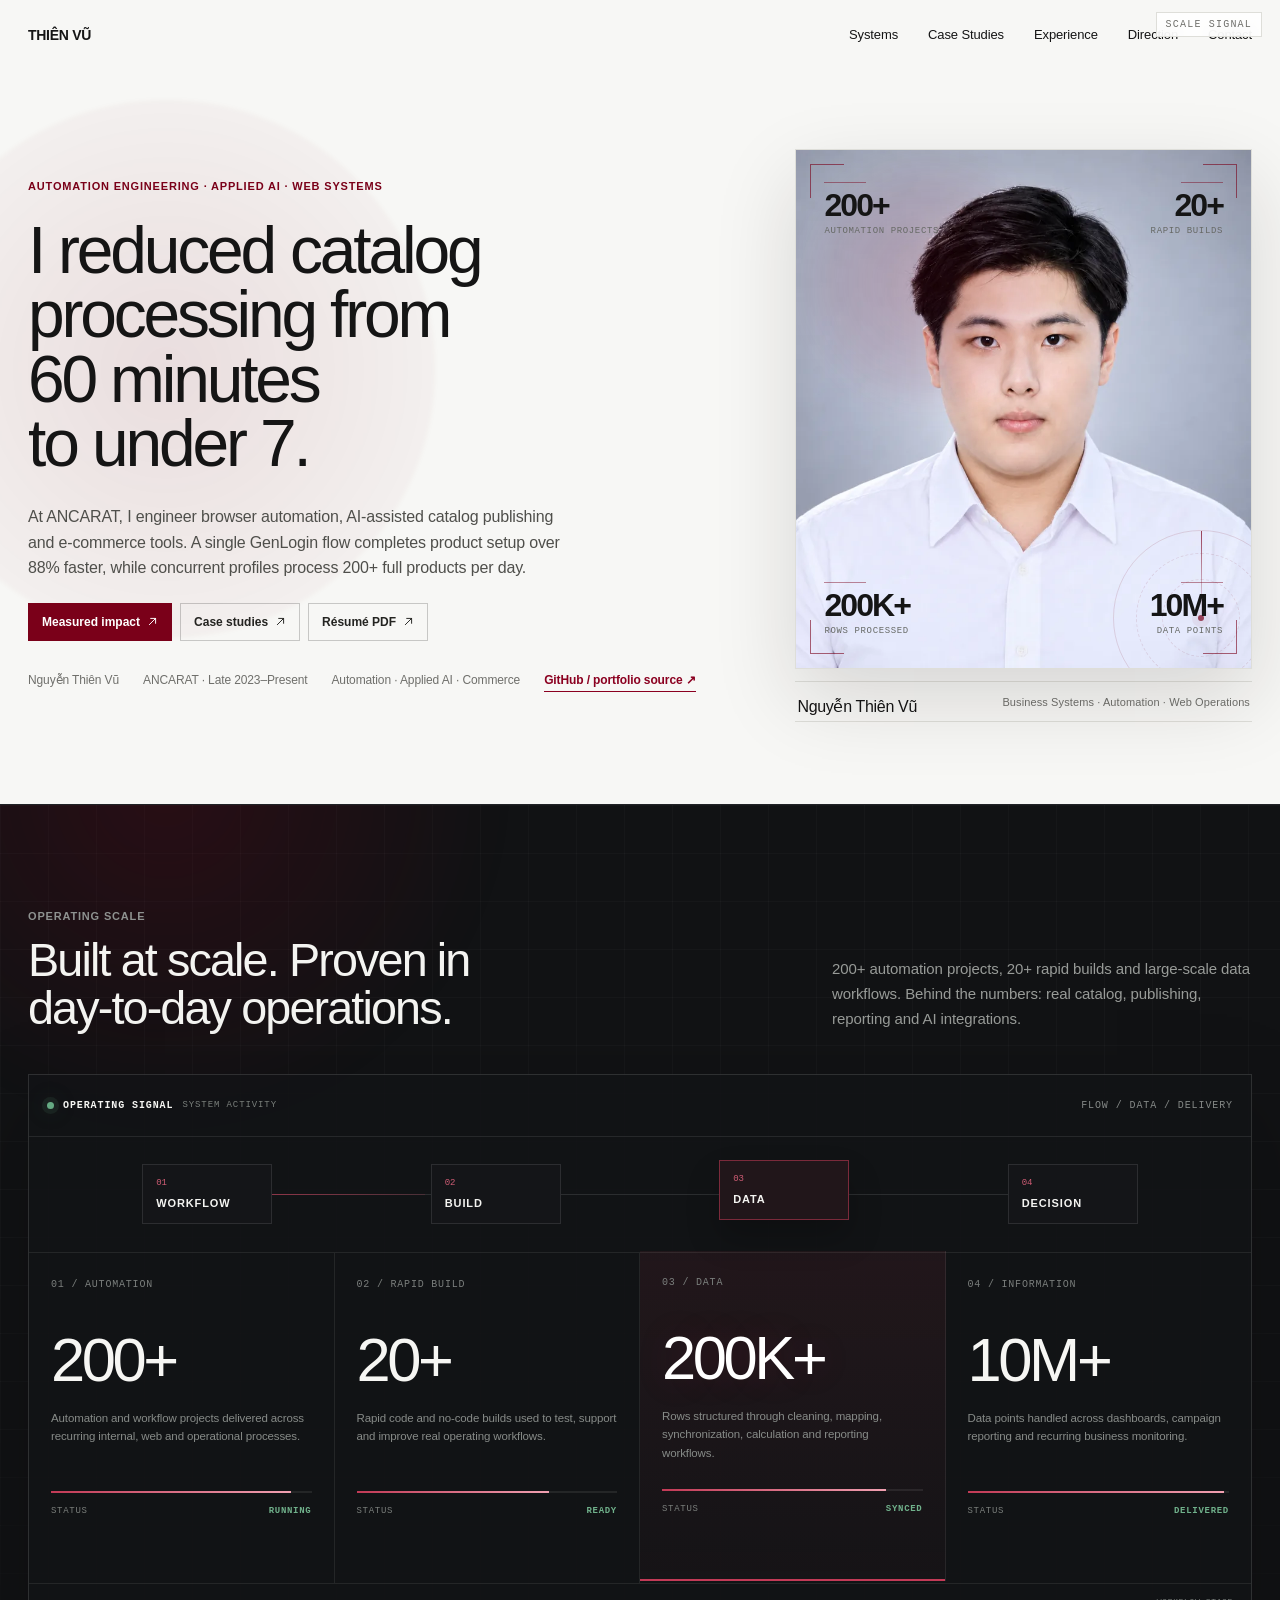
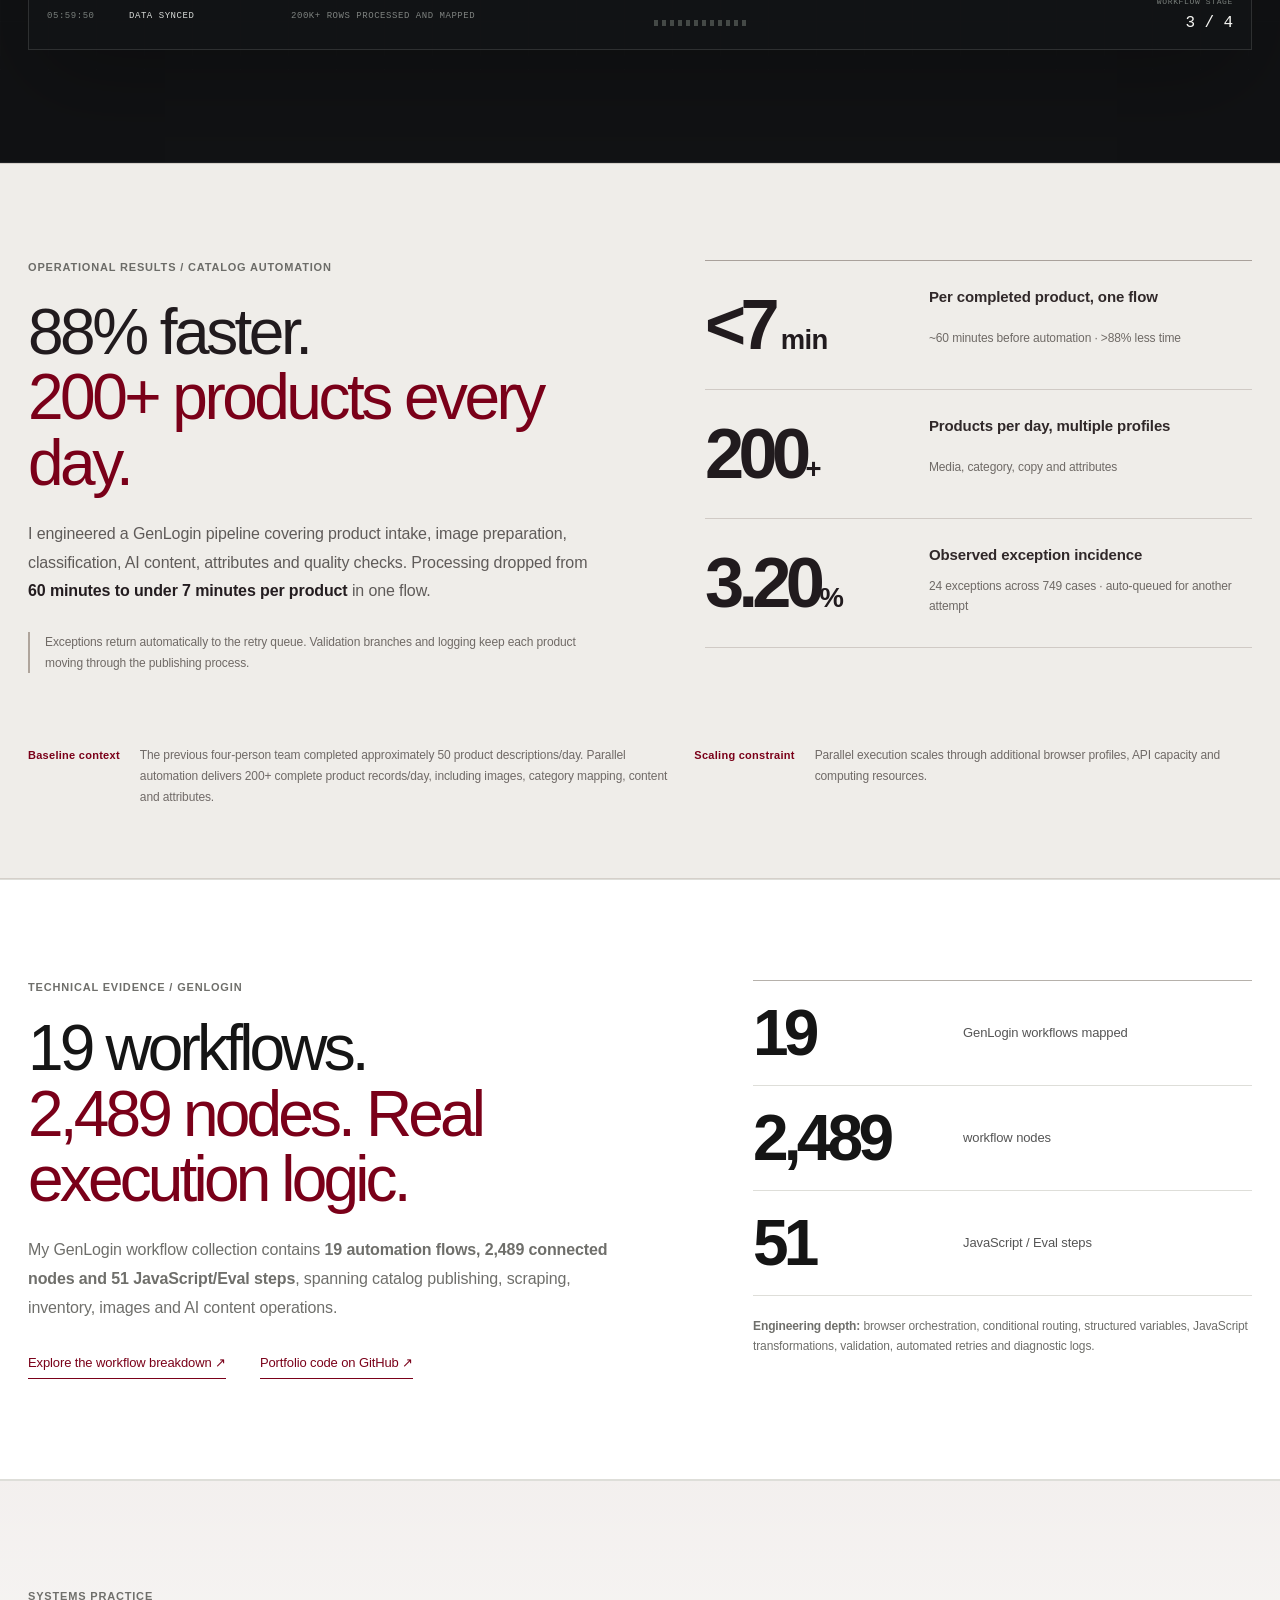
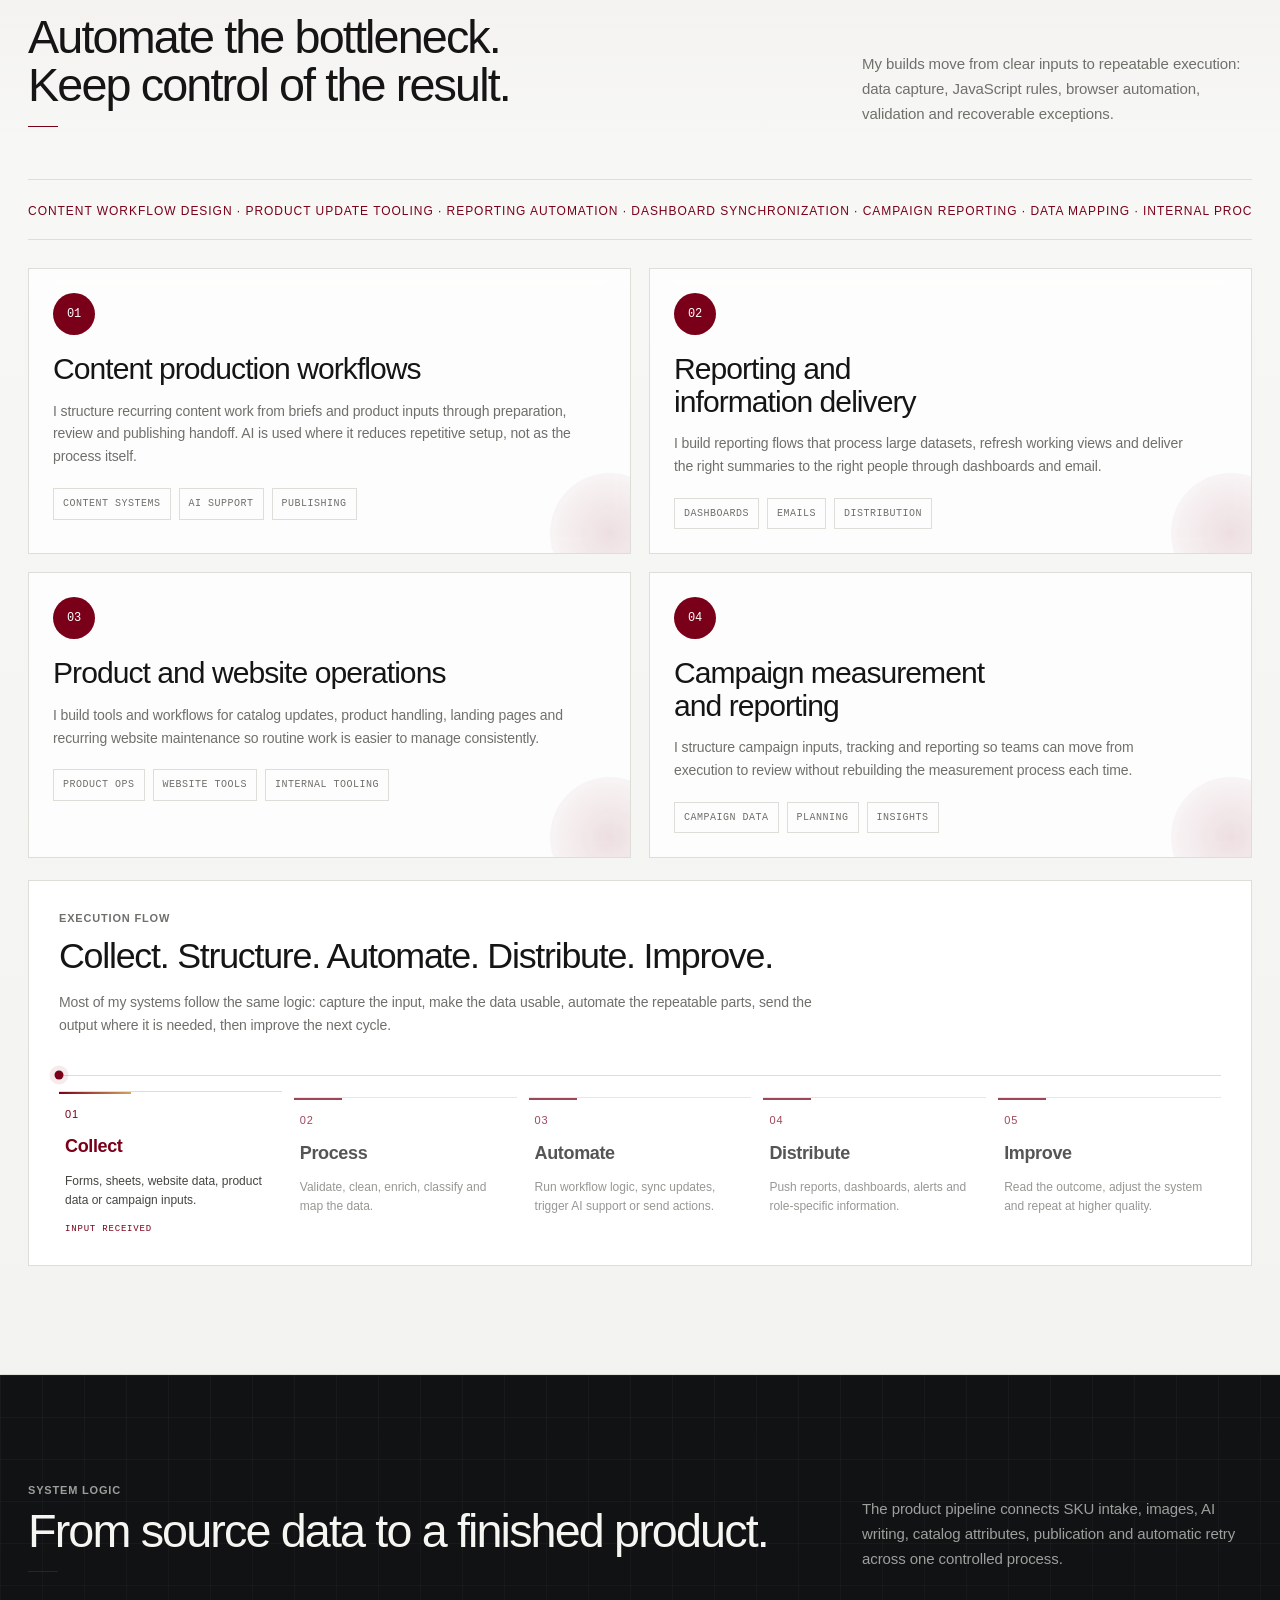
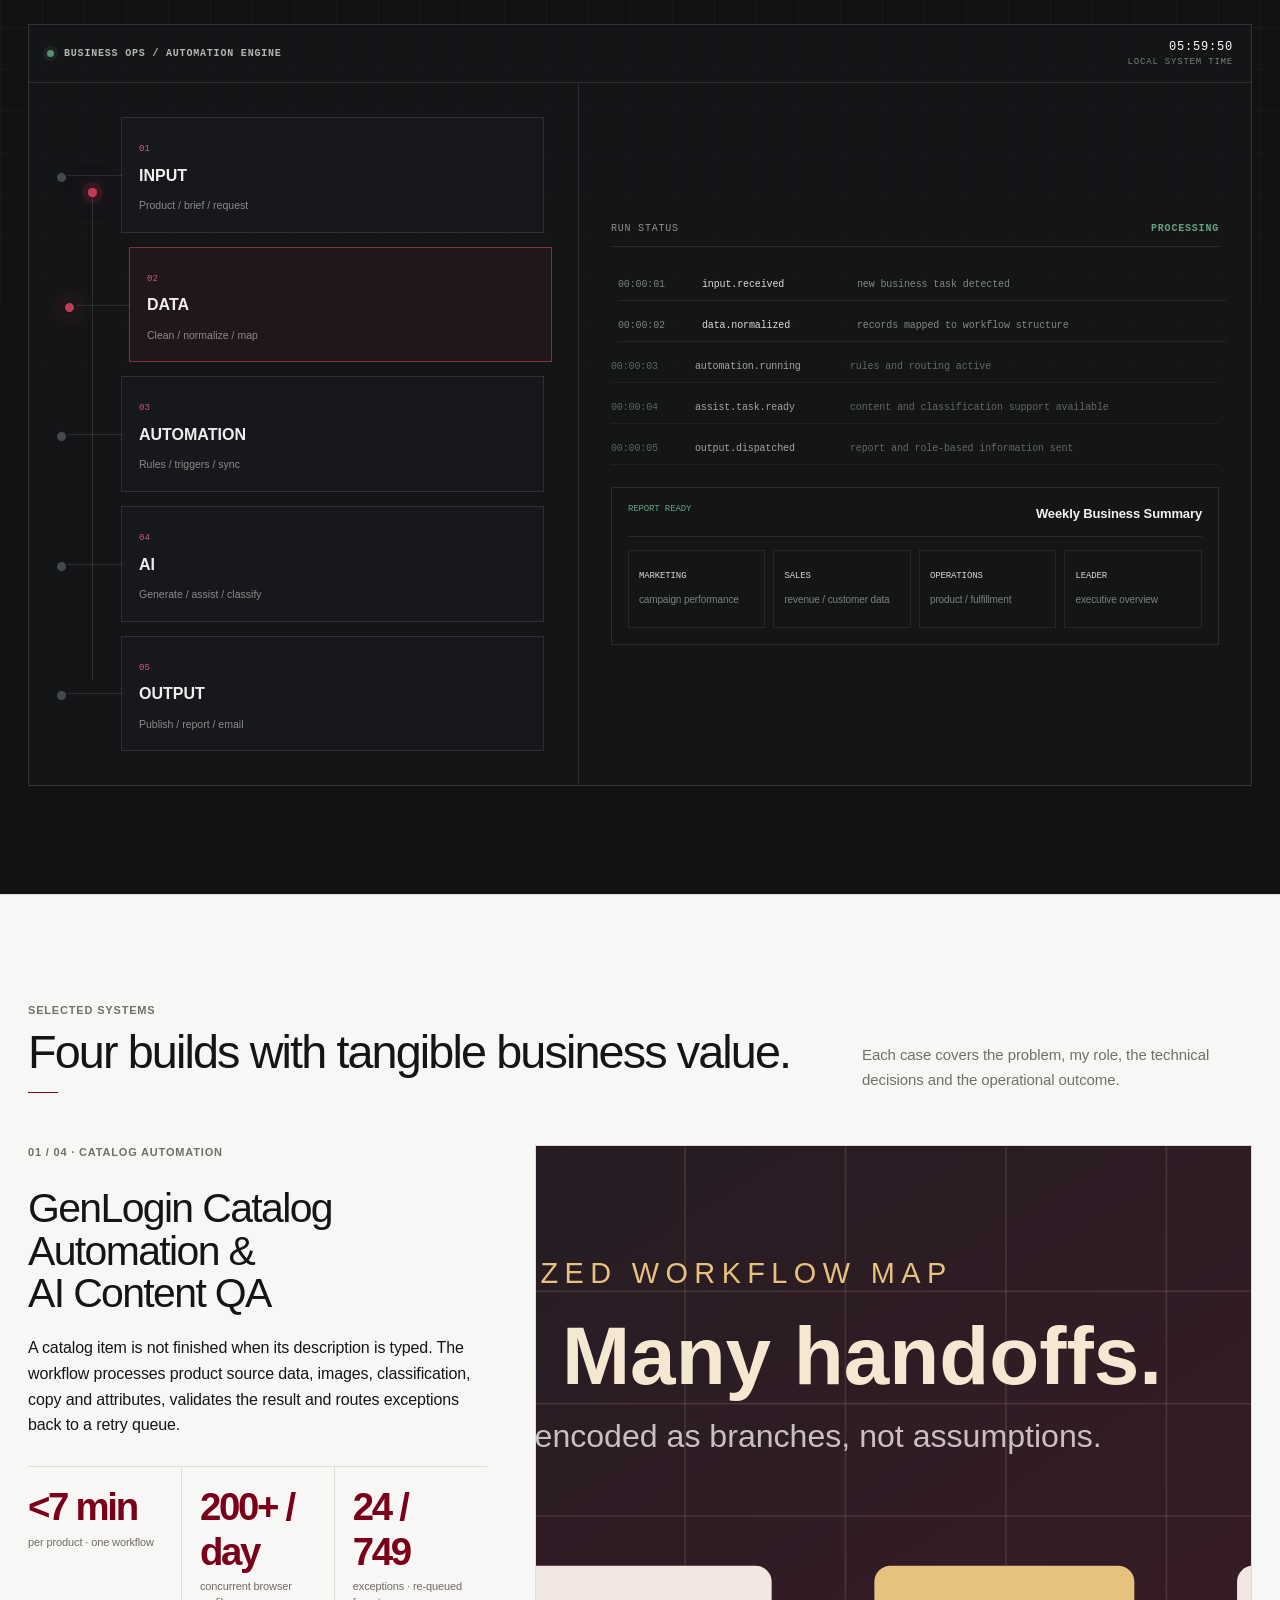
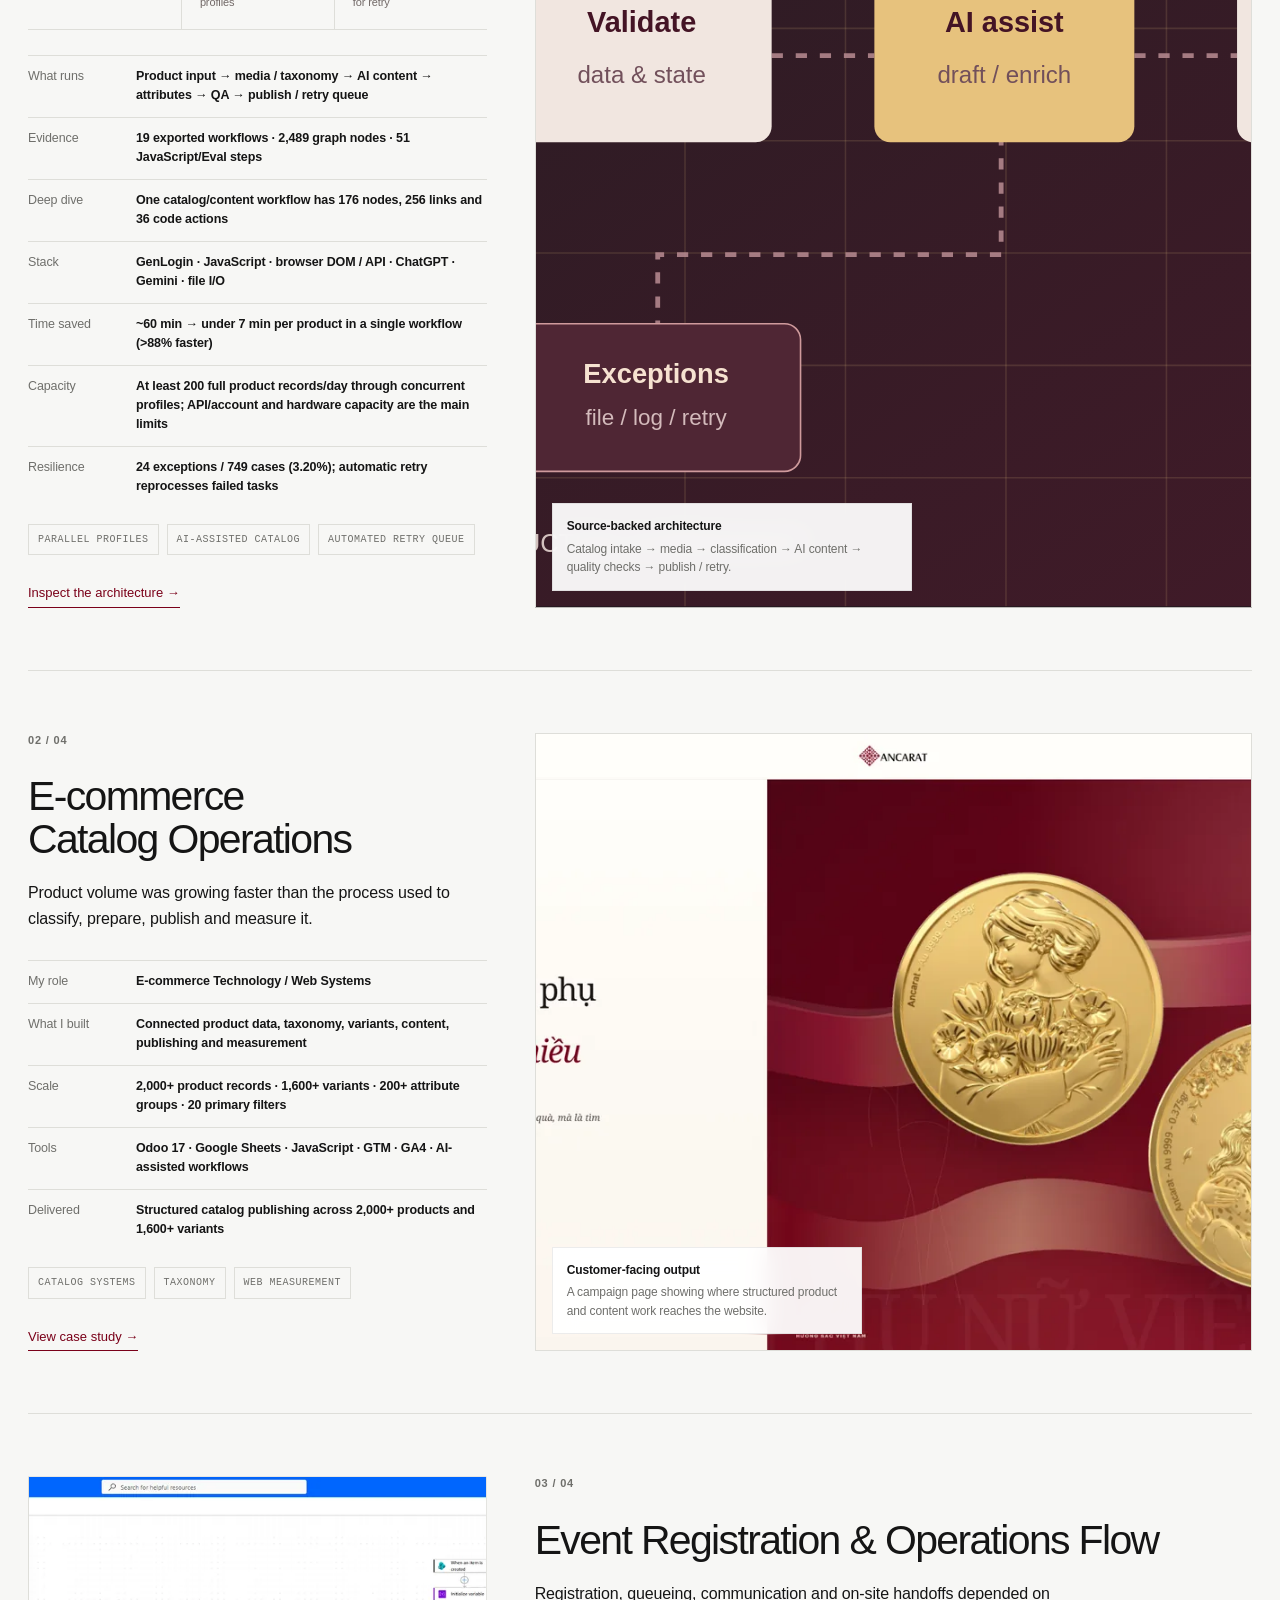
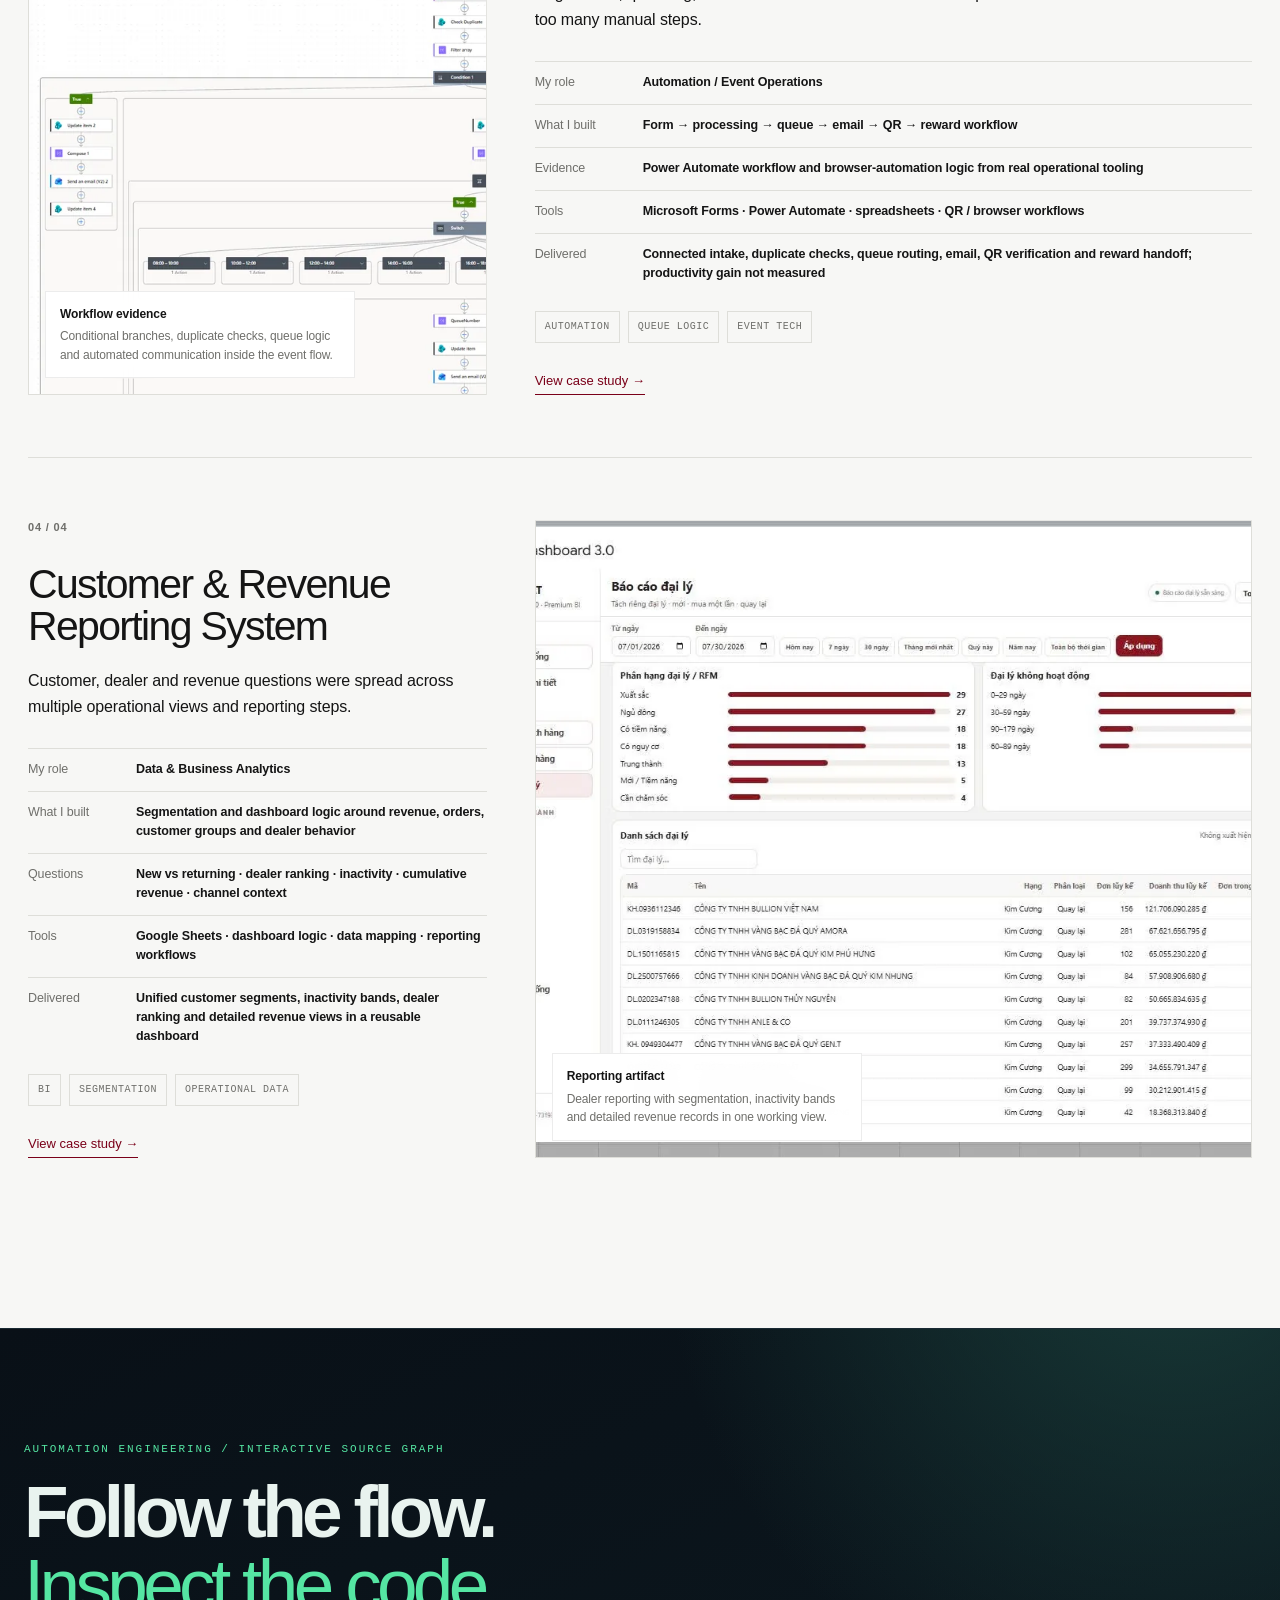
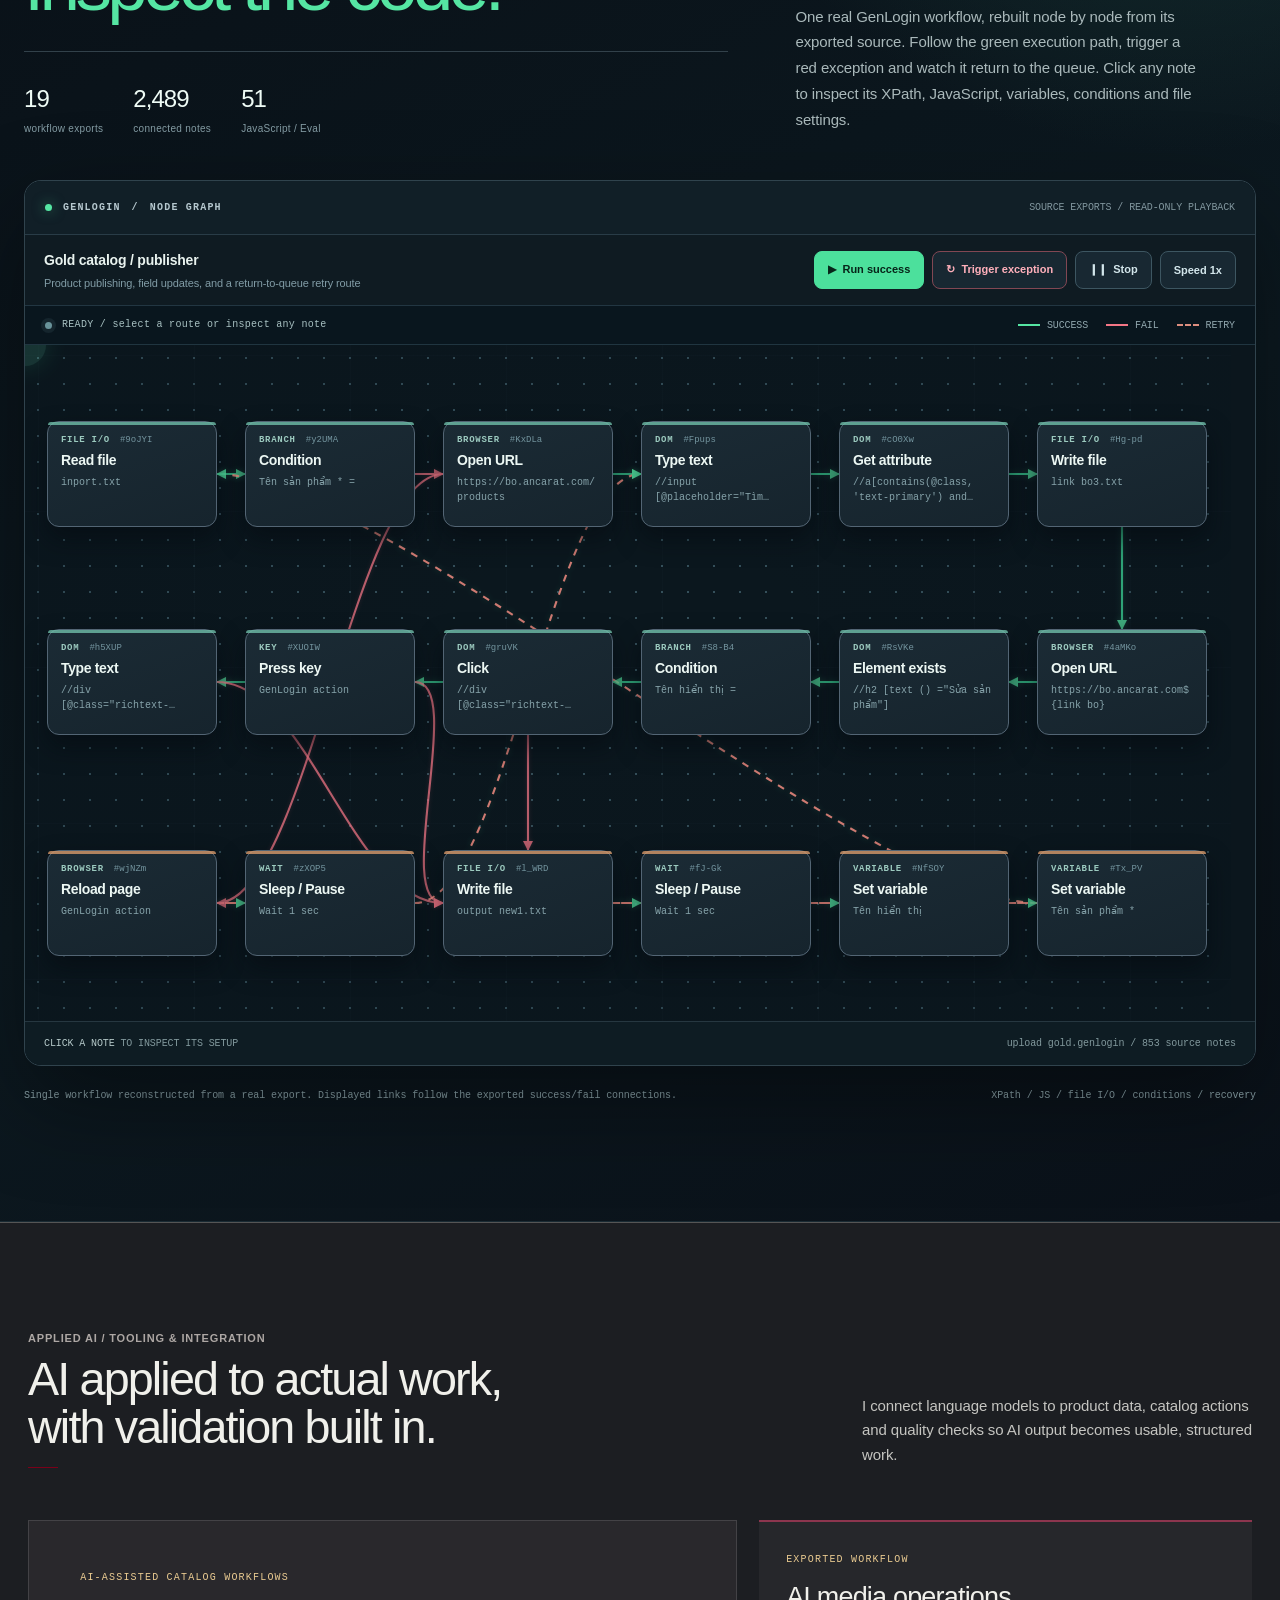
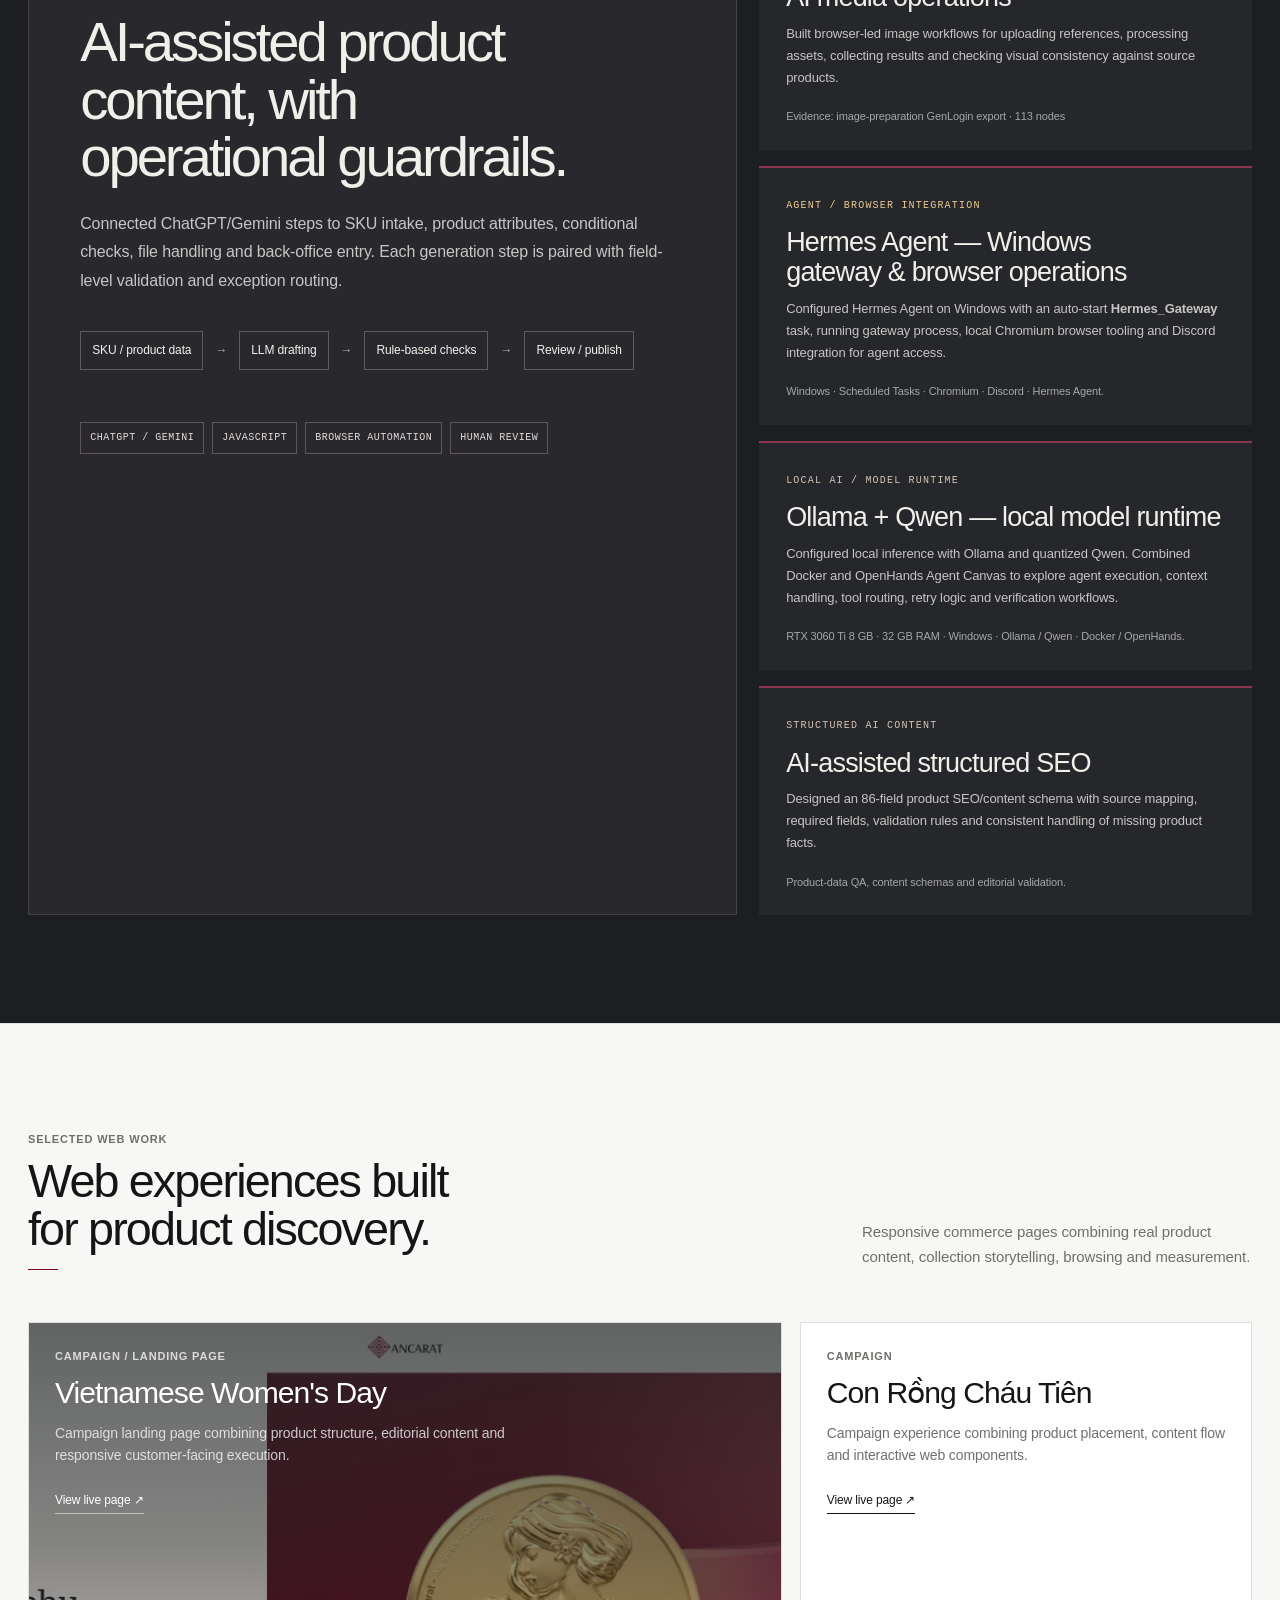
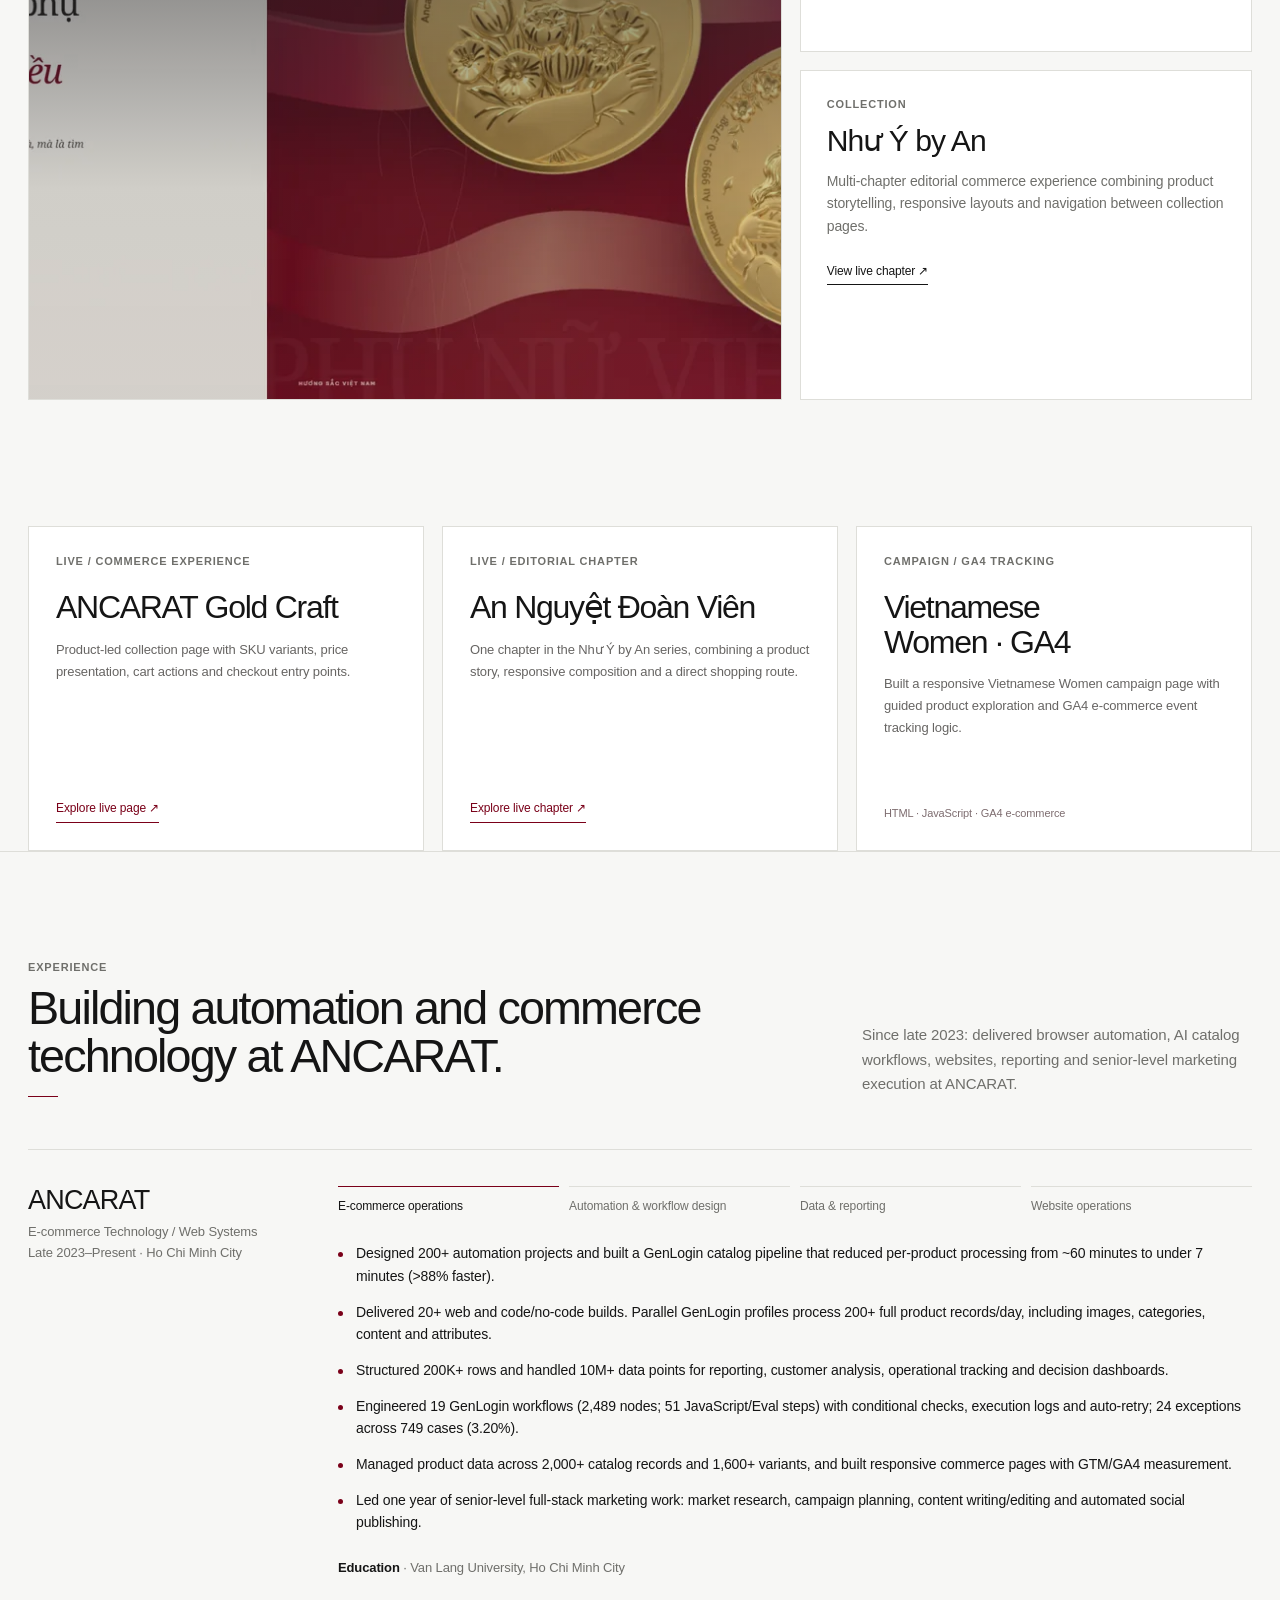
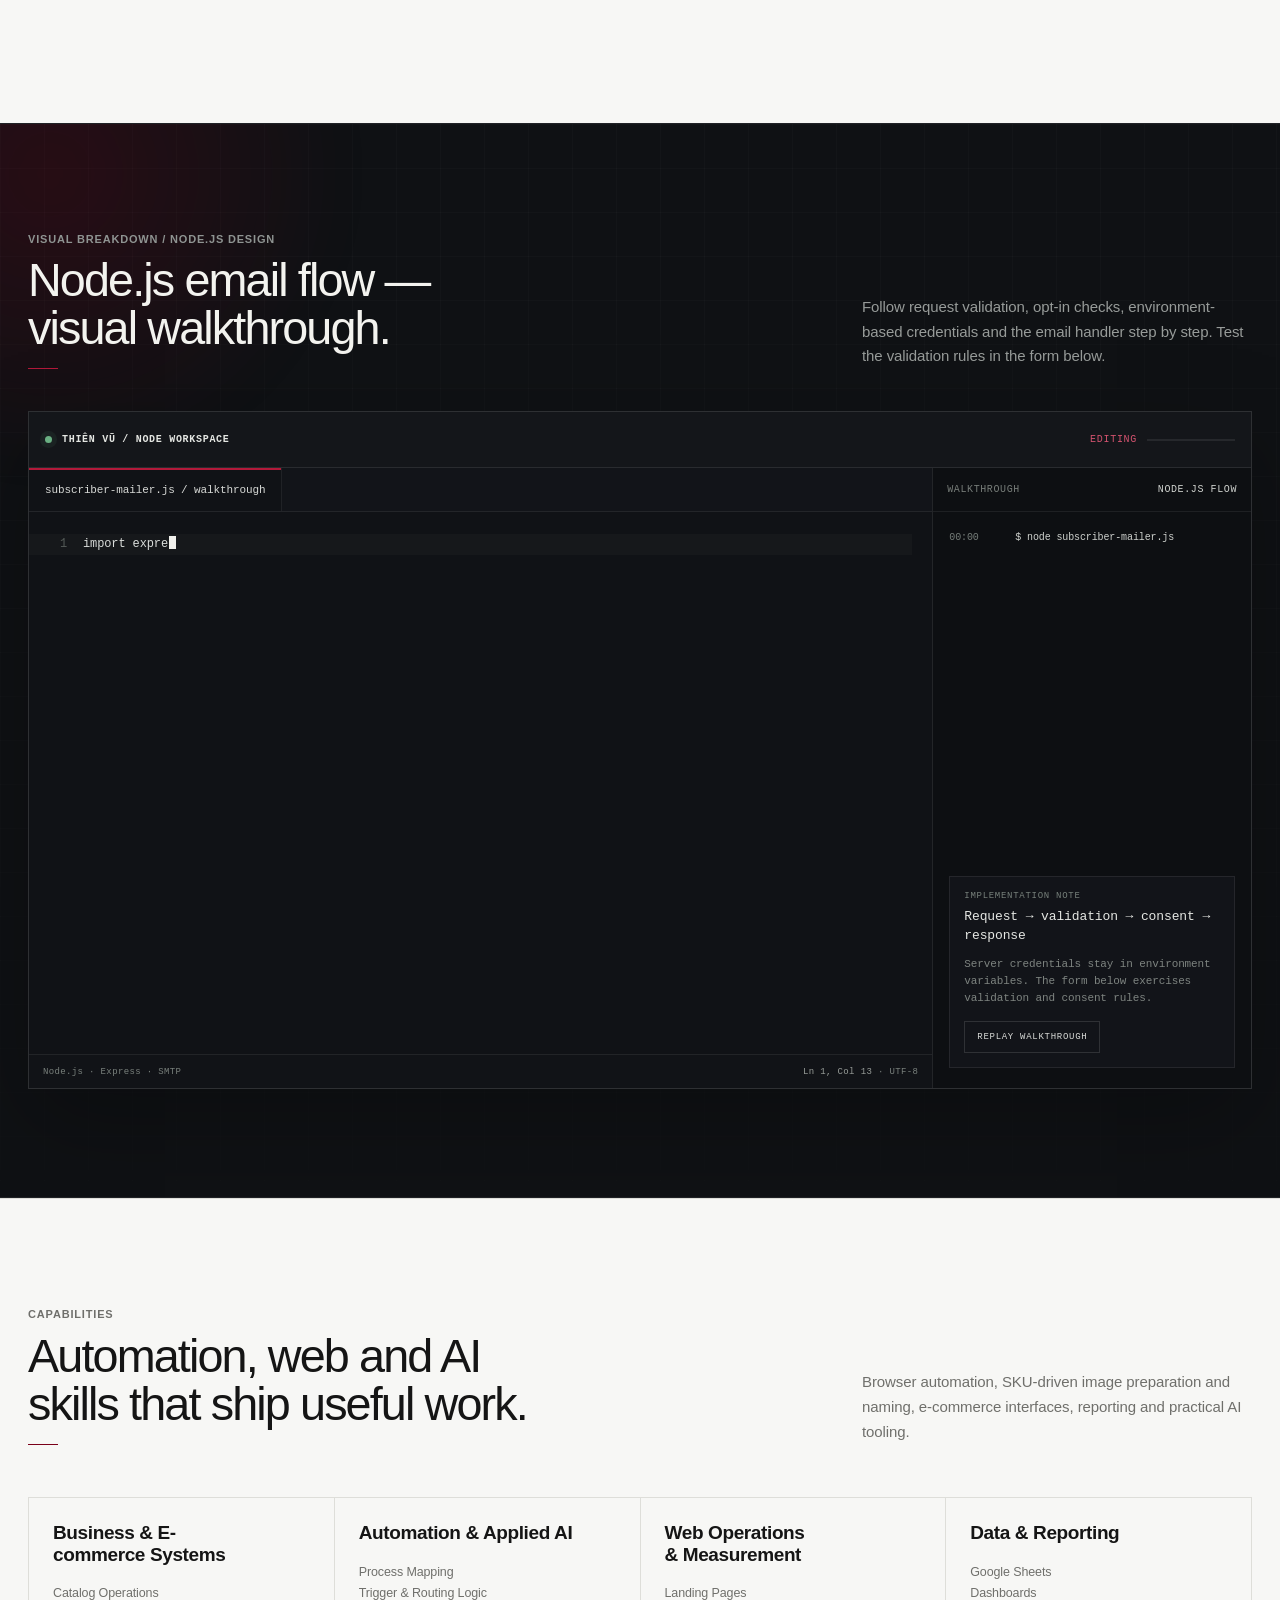
==== index.html @ 49e3156b "xl-responsive-fix: extend <=720px single-column rule to .ai-work-grid (kills residual 66px overflow " ====
<!doctype html>
<html lang="en">
<head>
<meta name="theme-color" content="#f7f7f5">
  <meta charset="utf-8" />
  <meta name="viewport" content="width=device-width,initial-scale=1,viewport-fit=cover" />
  <link rel="icon" type="image/svg+xml" href="data:image/svg+xml,%3Csvg%20xmlns%3D%27http%3A//www.w3.org/2000/svg%27%20viewBox%3D%270%200%2064%2064%27%3E%3Crect%20x%3D%272%27%20y%3D%272%27%20width%3D%2760%27%20height%3D%2760%27%20rx%3D%2716%27%20fill%3D%27%237A0019%27/%3E%3Crect%20x%3D%272.5%27%20y%3D%272.5%27%20width%3D%2759%27%20height%3D%2759%27%20rx%3D%2715.5%27%20fill%3D%27none%27%20stroke%3D%27rgba%28231%2C194%2C125%2C0.35%29%27/%3E%3Ctext%20x%3D%2732%27%20y%3D%2739%27%20text-anchor%3D%27middle%27%20font-family%3D%27Arial%2C%20Helvetica%2C%20sans-serif%27%20font-size%3D%2728%27%20font-weight%3D%27700%27%20fill%3D%27%23F5E8D0%27%3ETV%3C/text%3E%3C/svg%3E" />
  <title>Nguyễn Thiên Vũ | Automation Engineering, Applied AI & Web Systems</title>
  <meta name="description" content="Portfolio of Nguyễn Thiên Vũ: GenLogin automation, 200+ products/day, AI-assisted catalog publishing, e-commerce web development and measurable workflow results." />
  <meta property="og:title" content="Nguyễn Thiên Vũ | Automation Engineering, Applied AI & Web Systems" />
  <meta property="og:description" content="Real browser workflows, product data operations, applied AI and web systems—with concrete technical evidence." />
  <meta property="og:type" content="website" />
  <meta name="twitter:card" content="summary_large_image" />
  <script>document.documentElement.classList.add("js");</script>
  <style>:root{--bg:#f7f7f5;--surface:#fff;--ink:#151515;--muted:#6f6f6b;--line:#deded9;--accent:#7a0019;--accent-soft:#f1e5e8;--green:#48656d;--max:1280px;--ease:cubic-bezier(.22,.61,.36,1);--shadow:0 24px 70px rgba(31,25,27,.08)}*{box-sizing:border-box}html{scroll-behavior:smooth;background:var(--bg)}body{margin:0;background:var(--bg);color:var(--ink);font-family:Inter,Geist,"Helvetica Neue",Arial,sans-serif;-webkit-font-smoothing:antialiased}body.booting{overflow:hidden}body.locked{overflow:hidden}a{color:inherit;text-decoration:none}button{font:inherit;color:inherit}img{max-width:100%}.shell{width:min(calc(100% - 48px),var(--max));margin:auto}.case-kicker,.label,.meta,.mono,.project-no,.proof-label,.tag{font-family:SFMono-Regular,Consolas,"Liberation Mono",monospace}.label{font-size:11px;letter-spacing:.09em;text-transform:uppercase;color:var(--muted)}.site-header{position:sticky;top:0;z-index:50;border-bottom:1px solid transparent;transition:.25s var(--ease)}.site-header.scrolled{background:rgba(247,247,245,.92);backdrop-filter:blur(16px);border-color:var(--line)}.header-inner{height:70px;display:flex;align-items:center;justify-content:space-between}.wordmark{font-weight:650;letter-spacing:-.02em;font-size:14px}.nav{display:flex;align-items:center;gap:26px;font-size:13px}.nav a{position:relative;padding:7px 0}.nav a:after{content:"";position:absolute;left:0;bottom:2px;width:100%;height:1px;background:var(--ink);transform:scaleX(0);transform-origin:left;transition:transform .3s var(--ease)}.nav a:focus-visible:after,.nav a:hover:after{transform:scaleX(1)}.menu-btn{display:none;background:0 0;border:0;padding:8px;cursor:pointer}.menu-btn span{display:block;width:22px;height:1px;background:var(--ink);margin:5px 0}:focus-visible{outline:2px solid var(--accent);outline-offset:4px}.hero{padding:88px 0 70px}.hero-grid{display:grid;grid-template-columns:minmax(0,1.1fr) minmax(340px,.72fr);gap:70px;align-items:center}.eyebrow{font-size:11px;letter-spacing:.1em;text-transform:uppercase;color:var(--accent);margin-bottom:26px}.hero h1{font-size:clamp(58px,7.5vw,108px);line-height:.92;letter-spacing:-.065em;font-weight:550;margin:0;max-width:980px}.hero-copy{font-size:18px;line-height:1.7;color:#444440;max-width:780px;margin:30px 0 0}.hero-actions{display:flex;gap:22px;flex-wrap:wrap;margin-top:30px;align-items:center}.primary-link{display:inline-flex;align-items:center;justify-content:center;min-height:46px;padding:0 18px;background:var(--accent);color:#fff;border:1px solid var(--accent);font-size:13px;transition:transform .3s var(--ease),background .3s var(--ease)}.primary-link:hover{transform:translateY(-2px);background:#950020}.secondary-link{font-size:13px;border-bottom:1px solid var(--ink);padding-bottom:3px}.hero-meta{margin-top:34px;display:flex;gap:24px;flex-wrap:wrap;font-size:12px;color:var(--muted)}.portrait-wrap{position:relative;border:1px solid var(--line);background:#ececef;overflow:hidden;min-height:560px}.portrait-wrap img{width:100%;height:100%;position:absolute;inset:0;object-fit:cover;object-position:center top}.portrait-caption{position:absolute;left:18px;right:18px;bottom:18px;background:rgba(255,255,255,.92);backdrop-filter:blur(12px);border:1px solid rgba(21,21,21,.09);padding:14px 15px;display:flex;justify-content:space-between;gap:14px;font-size:12px}.portrait-caption b{font-weight:550}.portrait-caption span{color:var(--muted)}.proof{border-top:1px solid var(--line);border-bottom:1px solid var(--line);padding:0}.proof-grid{display:grid;grid-template-columns:repeat(3,1fr)}.proof-item{padding:34px 28px 34px 0;border-right:1px solid var(--line)}.proof-item:last-child{border-right:0;padding-left:28px}.proof-item:nth-child(2){padding-left:28px}.proof-number{font-size:clamp(38px,5vw,70px);letter-spacing:-.055em;line-height:1;font-weight:550}.proof-label{font-size:11px;line-height:1.6;color:var(--muted);margin-top:12px;text-transform:uppercase}.section{padding:118px 0}.section-head{display:grid;grid-template-columns:1fr minmax(280px,420px);gap:50px;align-items:end;margin-bottom:58px}.section-head h2{font-size:clamp(42px,5vw,70px);line-height:1;letter-spacing:-.055em;margin:10px 0 0;font-weight:550}.section-head p{margin:0;color:var(--muted);font-size:15px;line-height:1.7}.featured{border-top:1px solid var(--line)}.project{padding:68px 0;border-top:1px solid var(--line)}.project:first-child{border-top:0;padding-top:0}.project-grid{display:grid;grid-template-columns:minmax(300px,.78fr) minmax(0,1.22fr);gap:48px;align-items:stretch}.project.reverse .project-copy{order:2}.project.reverse .project-media{order:1}.project-no{font-size:11px;color:var(--muted);margin-bottom:28px}.project-title{font-size:clamp(38px,4.7vw,66px);line-height:1;letter-spacing:-.055em;font-weight:550;margin:0 0 24px}.project-problem{font-size:17px;line-height:1.6;margin:0 0 28px;max-width:540px}.project-facts{display:grid;gap:12px;margin:0 0 28px}.fact-row{display:grid;grid-template-columns:92px 1fr;gap:16px;padding-top:11px;border-top:1px solid var(--line);font-size:13px;line-height:1.55}.fact-row span:first-child{color:var(--muted)}.tag-row{display:flex;flex-wrap:wrap;gap:8px;margin:20px 0 0}.tag{font-size:10px;letter-spacing:.05em;text-transform:uppercase;border:1px solid var(--line);padding:7px 9px;color:var(--muted)}.case-link{margin-top:28px;border:0;background:0 0;padding:0 0 3px;cursor:pointer;border-bottom:1px solid var(--accent);color:var(--accent);font-size:13px}.project-media{position:relative;min-height:510px;background:#ececea;border:1px solid var(--line);overflow:hidden}.project-media img{width:100%;height:100%;position:absolute;inset:0;object-fit:cover;object-position:top center;transition:transform .65s var(--ease)}.project-media:hover img{transform:scale(1.018)}.media-note{position:absolute;left:16px;bottom:16px;max-width:310px;background:rgba(255,255,255,.94);backdrop-filter:blur(12px);padding:13px 14px;border:1px solid rgba(21,21,21,.08);font-size:12px;line-height:1.55}.media-note b{display:block;margin-bottom:4px;font-weight:550}.media-note span{color:var(--muted)}.web-work{border-top:1px solid var(--line)}.web-grid{display:grid;grid-template-columns:1.25fr .75fr;gap:18px}.web-card{border:1px solid var(--line);background:var(--surface);min-height:330px;padding:26px;display:flex;flex-direction:column;justify-content:space-between;position:relative;overflow:hidden}.web-card.has-shot{min-height:510px;color:#fff}.web-card.has-shot:after{content:"";position:absolute;inset:0;background:linear-gradient(180deg,rgba(20,15,17,.06),rgba(20,15,17,.76));z-index:1}.web-card.has-shot img{position:absolute;inset:0;width:100%;height:100%;object-fit:cover;object-position:top center;transition:transform .65s var(--ease)}.web-card.has-shot:hover img{transform:scale(1.02)}.web-card-content{position:relative;z-index:2}.web-card h3{font-size:clamp(30px,4vw,52px);line-height:1;letter-spacing:-.045em;margin:14px 0 12px;font-weight:550}.web-card p{font-size:14px;line-height:1.65;max-width:520px;margin:0;color:var(--muted)}.web-card.has-shot .label,.web-card.has-shot p{color:rgba(255,255,255,.76)}.web-links{display:flex;gap:18px;flex-wrap:wrap;margin-top:24px;font-size:12px}.web-card.has-shot .web-links a{border-color:rgba(255,255,255,.5)}.web-links a{border-bottom:1px solid currentColor;padding-bottom:3px}.web-side{display:grid;gap:18px}.experience{border-top:1px solid var(--line)}.experience-card{display:grid;grid-template-columns:260px 1fr;gap:50px;border-top:1px solid var(--line);padding:36px 0}.experience-card h3{font-size:34px;margin:0 0 7px;letter-spacing:-.035em;font-weight:550}.experience-role{color:var(--muted);font-size:14px;line-height:1.6}.scope-grid{display:grid;grid-template-columns:repeat(4,1fr);gap:10px;margin:0 0 26px}.scope{border-top:1px solid var(--line);padding-top:10px;font-size:12px;color:var(--muted)}.experience-list{padding:0;margin:0;list-style:none;display:grid;gap:13px}.experience-list li{font-size:15px;line-height:1.65;position:relative;padding-left:18px}.experience-list li:before{content:"";width:5px;height:5px;background:var(--accent);border-radius:50%;position:absolute;left:0;top:.72em}.capabilities{border-top:1px solid var(--line)}.cap-grid{display:grid;grid-template-columns:repeat(4,1fr);border-top:1px solid var(--line);border-left:1px solid var(--line)}.cap{min-height:250px;border-right:1px solid var(--line);border-bottom:1px solid var(--line);padding:24px}.cap h3{font-size:22px;margin:0 0 18px;font-weight:550;letter-spacing:-.025em}.cap p{margin:0;color:var(--muted);line-height:1.85;font-size:13px}.about{border-top:1px solid var(--line)}.about-grid{display:grid;grid-template-columns:1fr 1fr;gap:70px}.about h2{font-size:clamp(42px,5vw,70px);line-height:1;letter-spacing:-.055em;margin:10px 0 0;font-weight:550}.about-copy{display:grid;gap:20px;font-size:17px;line-height:1.75;color:#3f3f3c}.about-copy p{margin:0}.contact{border-top:1px solid var(--line);padding:110px 0 48px}.contact h2{font-size:clamp(48px,6.8vw,92px);line-height:.98;letter-spacing:-.06em;margin:14px 0 28px;font-weight:550;max-width:1020px}.contact-note{font-size:13px;color:var(--muted);line-height:1.65;max-width:620px}.contact-links{display:flex;gap:20px;flex-wrap:wrap;margin-top:28px}.contact-links a{font-size:13px;border-bottom:1px solid currentColor;padding-bottom:3px}.contact-links .contact-copy{font:inherit;font-size:13px;color:inherit;background:0 0;border:0;border-bottom:1px solid currentColor;padding:0 0 3px;cursor:pointer}.contact-links .contact-copy-feedback{font-size:12px;color:var(--accent);align-self:center}.footer{border-top:1px solid var(--line);margin-top:90px;padding-top:24px;display:flex;justify-content:space-between;gap:20px;color:var(--muted);font-size:11px;letter-spacing:.04em;text-transform:uppercase}.js .reveal{opacity:0;filter:blur(5px);transition:opacity .72s var(--ease),transform .72s var(--ease),filter .72s var(--ease),clip-path .85s var(--ease)}.js .reveal[data-reveal=rise]{transform:translateY(28px)}.js .reveal[data-reveal=left]{transform:translateX(-34px)}.js .reveal[data-reveal=scale]{transform:scale(.965)}.js .reveal.visible{opacity:1;filter:none;transform:none}.project-media{--reveal-x:0%}.project-media:before{content:"";position:absolute;inset:0;z-index:3;background:var(--bg);transform:translateX(var(--reveal-x));transition:transform 1s var(--ease);pointer-events:none}.project.visible .project-media:before{--reveal-x:101%}.web-card.has-shot:before{content:"";position:absolute;inset:0;z-index:3;background:var(--bg);transform:translateY(0);transition:transform 1s var(--ease);pointer-events:none}.web-card.visible.has-shot:before{transform:translateY(-101%)}dialog{width:100%;max-width:none;height:100%;max-height:none;margin:0;border:0;padding:0;background:var(--bg);color:var(--ink)}dialog::backdrop{background:rgba(20,20,20,.2)}.case-shell{width:min(calc(100% - 48px),1180px);margin:auto;padding:28px 0 90px}.case-top{position:sticky;top:0;z-index:10;background:rgba(247,247,245,.94);backdrop-filter:blur(12px);display:flex;justify-content:space-between;align-items:center;border-bottom:1px solid var(--line);padding:18px 0}.case-close{border:0;background:0 0;font-size:30px;cursor:pointer;line-height:1}.case-hero{padding:82px 0 46px}.case-hero h2{font-size:clamp(52px,7vw,96px);line-height:.96;letter-spacing:-.065em;margin:10px 0 22px;font-weight:550}.case-hero p{font-size:18px;line-height:1.7;color:var(--muted);max-width:800px;margin:0}.case-cover{border:1px solid var(--line);min-height:500px;position:relative;overflow:hidden;background:#ececea}.case-cover img{position:absolute;inset:0;width:100%;height:100%;object-fit:cover;object-position:top center}.case-cover:after{content:"";position:absolute;inset:0;background:linear-gradient(180deg,rgba(20,15,17,.02),rgba(20,15,17,.72))}.case-cover-copy{position:absolute;left:28px;right:28px;bottom:26px;color:#fff;z-index:2;max-width:760px}.case-cover-copy b{font-size:clamp(28px,4vw,54px);line-height:1;letter-spacing:-.04em;font-weight:550}.case-cover-copy span{display:block;margin-top:12px;font-size:13px;color:rgba(255,255,255,.76);line-height:1.55}.case-block{padding:72px 0;border-top:1px solid var(--line)}.case-block-grid{display:grid;grid-template-columns:220px 1fr;gap:56px}.case-block h3{font-size:clamp(34px,4.5vw,60px);line-height:1;letter-spacing:-.045em;margin:0 0 24px;font-weight:550}.case-block p{font-size:16px;line-height:1.75;margin:0;color:#42423f;max-width:820px}.case-facts{display:grid;grid-template-columns:repeat(4,1fr);gap:16px;margin-top:30px}.case-fact{border-top:1px solid var(--line);padding-top:10px}.case-fact span{display:block;font-size:11px;color:var(--muted);text-transform:uppercase;letter-spacing:.05em}.case-fact b{display:block;margin-top:6px;font-size:13px;font-weight:500;line-height:1.5}.decision-grid,.ownership-grid,.result-grid{display:grid;grid-template-columns:repeat(3,1fr);gap:16px;margin-top:30px}.decision,.ownership,.result{border:1px solid var(--line);background:var(--surface);padding:20px;min-height:180px}.decision small,.ownership small,.result small{font-size:10px;letter-spacing:.07em;color:var(--accent);text-transform:uppercase}.decision h4,.ownership h4,.result h4{font-size:20px;margin:13px 0 10px;letter-spacing:-.02em}.decision p,.ownership p,.result p{font-size:13px;line-height:1.65;color:var(--muted)}.architecture{display:flex;gap:8px;align-items:center;overflow:auto;padding:6px 0 8px;scrollbar-width:thin}.architecture button{white-space:nowrap;border:1px solid var(--line);background:var(--surface);padding:13px 14px;font-size:11px;letter-spacing:.05em;text-transform:uppercase;cursor:pointer}.architecture .arrow{color:var(--muted)}.artifact-grid{display:grid;grid-template-columns:repeat(2,1fr);gap:16px;margin-top:30px}.artifact{margin:0;border:1px solid var(--line);background:var(--surface);overflow:hidden}.artifact img{display:block;width:100%;aspect-ratio:16/10;object-fit:cover;object-position:top center}.artifact figcaption{padding:14px 16px 16px;font-size:12px;color:var(--muted);line-height:1.6}.before-after{display:grid;grid-template-columns:1fr 1fr;gap:16px;margin-top:28px}.ba{border:1px solid var(--line);padding:22px;background:#fff}.ba h4{margin:0 0 14px;font-size:20px}.ba ol{margin:0;padding-left:18px;color:var(--muted);font-size:13px;line-height:1.8}.lessons{display:grid;gap:12px;margin-top:24px}.lesson{padding:15px 0;border-top:1px solid var(--line);font-size:15px;line-height:1.6}.hero-v2{position:relative;overflow:hidden}.hero-v2:before{content:"";position:absolute;left:-8%;top:4%;width:42vw;height:42vw;max-width:580px;max-height:580px;border-radius:50%;background:radial-gradient(circle at center,rgba(122,0,25,.1),rgba(122,0,25,0));filter:blur(2px);pointer-events:none}.hero-badges{display:flex;gap:10px;flex-wrap:wrap;margin-top:24px}.hero-badge{padding:9px 12px;border:1px solid rgba(122,0,25,.14);background:rgba(122,0,25,.05);font-size:12px;color:var(--accent);backdrop-filter:blur(8px)}.kinetic-panel{background:linear-gradient(160deg,#e8eaee 0,#f7f7f5 42%,#dfd7d9 100%);box-shadow:var(--shadow)}.kinetic-panel:before{content:"";position:absolute;inset:auto -14% -22% auto;width:52%;aspect-ratio:1;border-radius:50%;background:radial-gradient(circle at center,rgba(122,0,25,.28),rgba(122,0,25,0));filter:blur(16px);opacity:.75}.hero-orbit,.hero-stat-card{position:absolute;z-index:3}.hero-orbit{font-size:11px;letter-spacing:.04em;text-transform:uppercase;background:rgba(255,255,255,.84);backdrop-filter:blur(10px);border:1px solid rgba(21,21,21,.09);padding:10px 12px;color:var(--muted);box-shadow:0 16px 38px rgba(21,21,21,.08)}.hero-orbit-a{left:18px;top:18px;animation:floatY 6.5s ease-in-out infinite}.hero-orbit-b{right:20px;top:20%;animation:floatY 7.2s ease-in-out infinite 1.1s}.hero-orbit-c{left:10%;bottom:130px;animation:floatY 7.8s ease-in-out infinite .4s}.hero-stat-card{width:min(220px,42%);background:rgba(255,255,255,.92);border:1px solid rgba(21,21,21,.08);padding:16px 16px 14px;backdrop-filter:blur(10px);box-shadow:0 18px 45px rgba(21,21,21,.1)}.hero-stat-card span{display:block;font-size:34px;line-height:1;letter-spacing:-.06em;font-weight:600;color:var(--accent);margin-bottom:8px}.hero-stat-card small{display:block;font-size:12px;line-height:1.55;color:var(--muted)}.hero-stat-a{left:18px;bottom:92px;animation:floatY 8s ease-in-out infinite}.hero-stat-b{right:18px;bottom:90px;animation:floatY 9.5s ease-in-out infinite .6s}.hero-stat-c{right:22px;top:52%;animation:floatY 8.4s ease-in-out infinite 1.2s}.proof-grid-4{grid-template-columns:repeat(4,1fr)}.proof-grid-4 .proof-item:last-child,.proof-grid-4 .proof-item:nth-child(2){padding-left:28px}.automation-lab{border-top:1px solid var(--line);background:linear-gradient(180deg,rgba(122,0,25,.03),rgba(122,0,25,0) 18%,rgba(72,101,109,.025) 100%)}.marquee{overflow:hidden;border-top:1px solid var(--line);border-bottom:1px solid var(--line);padding:18px 0;margin-bottom:28px}.marquee-track{display:inline-block;white-space:nowrap;font-size:12px;letter-spacing:.08em;text-transform:uppercase;color:var(--accent);animation:marqueeMove 32s linear infinite}.automation-grid{display:grid;grid-template-columns:repeat(2,1fr);gap:18px}.automation-card{position:relative;border:1px solid var(--line);background:rgba(255,255,255,.78);backdrop-filter:blur(10px);padding:24px;min-height:260px;overflow:hidden;transition:transform .35s var(--ease),box-shadow .35s var(--ease),border-color .35s var(--ease)}.automation-card:before{content:"";position:absolute;inset:auto -40px -40px auto;width:120px;height:120px;border-radius:50%;background:radial-gradient(circle at center,rgba(122,0,25,.12),rgba(122,0,25,0));transition:transform .45s var(--ease)}.automation-card:hover{transform:translateY(-6px);box-shadow:var(--shadow);border-color:rgba(122,0,25,.18)}.automation-card:hover:before{transform:scale(1.18)}.automation-icon{display:inline-flex;align-items:center;justify-content:center;width:42px;height:42px;border-radius:50%;background:var(--accent);color:#fff;font-size:12px;font-family:SFMono-Regular,Consolas,"Liberation Mono",monospace;margin-bottom:18px}.automation-card h3{font-size:28px;line-height:1.06;letter-spacing:-.035em;margin:0 0 14px;font-weight:560;max-width:420px}.automation-card p{margin:0;color:var(--muted);font-size:14px;line-height:1.72;max-width:520px}.ops-flow{margin-top:22px;border:1px solid var(--line);background:#fff;padding:30px}.ops-flow-head h3{font-size:clamp(34px,4vw,56px);line-height:1;letter-spacing:-.05em;margin:12px 0 16px}.ops-flow-head p{font-size:15px;line-height:1.72;color:var(--muted);max-width:760px;margin:0}.ops-step-grid{display:grid;grid-template-columns:repeat(5,1fr);gap:12px;margin-top:28px}.ops-step{position:relative;border-top:1px solid var(--line);padding-top:14px;min-height:140px}.ops-step:after{content:"";position:absolute;left:0;top:0;width:48px;height:2px;background:var(--accent)}.ops-step span{display:block;font-size:11px;letter-spacing:.08em;text-transform:uppercase;color:var(--accent)}.ops-step b{display:block;margin:10px 0 10px;font-size:20px;letter-spacing:-.02em}.ops-step small{display:block;font-size:13px;line-height:1.65;color:var(--muted)}.vision{border-top:1px solid var(--line);background:linear-gradient(180deg,rgba(72,101,109,.02),rgba(122,0,25,.03))}.vision-grid{display:grid;grid-template-columns:minmax(0,.92fr) minmax(0,1.08fr);gap:18px}.vision-item,.vision-panel{border:1px solid var(--line);background:#fff}.vision-panel{padding:28px;min-height:100%}.vision-panel h3{font-size:clamp(34px,4.4vw,60px);line-height:1;letter-spacing:-.045em;margin:14px 0 18px;font-weight:550}.vision-panel p{font-size:15px;line-height:1.8;color:var(--muted);margin:0;max-width:620px}.vision-list{display:grid;gap:12px}.vision-item{display:grid;grid-template-columns:70px 1fr;gap:14px;padding:18px 18px 18px 20px;align-items:start;transition:transform .35s var(--ease),box-shadow .35s var(--ease)}.vision-item:hover{transform:translateY(-4px);box-shadow:var(--shadow)}.vision-item span{font-size:12px;color:var(--accent);letter-spacing:.08em;text-transform:uppercase;padding-top:3px}.vision-item b{display:block;font-size:20px;letter-spacing:-.02em;margin-bottom:7px}.vision-item small{display:block;font-size:13px;line-height:1.65;color:var(--muted)}.contact-note strong{color:var(--ink)}.progress-bar{position:fixed;left:0;top:0;height:3px;width:0;background:linear-gradient(90deg,var(--accent),#b2294d);z-index:90;transform-origin:left center}@keyframes floatY{0%,100%{transform:translateY(0)}50%{transform:translateY(-10px)}}@keyframes marqueeMove{0%{transform:translateX(0)}100%{transform:translateX(-50%)}}.system-boot{position:fixed;inset:0;z-index:500;background:#f7f7f5;color:var(--ink);display:grid;place-items:center;overflow:hidden;transition:opacity .7s var(--ease),visibility .7s var(--ease);isolation:isolate}.system-boot.done{opacity:0;visibility:hidden;pointer-events:none}.boot-grid{position:absolute;inset:0;background-image:linear-gradient(rgba(122,0,25,.07) 1px,transparent 1px),linear-gradient(90deg,rgba(122,0,25,.07) 1px,transparent 1px);background-size:72px 72px;mask-image:radial-gradient(circle at center,#000 12%,transparent 72%);opacity:.6;transform:scale(1.08);animation:bootGrid 4s ease forwards}.boot-grid:before{content:"";position:absolute;left:50%;top:0;width:1px;height:100%;background:linear-gradient(transparent,rgba(122,0,25,.45),transparent);animation:scanX 2.1s ease-in-out infinite}.boot-stage{position:relative;z-index:2;width:min(1160px,calc(100% - 48px));text-align:left}.boot-kicker{font:11px SFMono-Regular,Consolas,monospace;letter-spacing:.12em;text-transform:uppercase;color:var(--accent);margin-bottom:26px}.boot-word-wrap{overflow:hidden}.boot-word{display:block;font-size:clamp(72px,15vw,230px);line-height:.76;letter-spacing:-.08em;font-weight:600;transform:translateY(105%);opacity:0}.boot-word.enter{animation:wordEnter .52s var(--ease) forwards}.boot-word.exit{animation:wordExit .36s var(--ease) forwards}.boot-sequence{display:flex;align-items:center;gap:10px;margin-top:42px;font:11px SFMono-Regular,Consolas,monospace;letter-spacing:.08em;text-transform:uppercase;color:#989893}.boot-sequence span{transition:color .3s ease,transform .3s ease}.boot-sequence span.active{color:var(--accent);transform:translateY(-2px)}.boot-sequence i{width:42px;height:1px;background:var(--line);position:relative;overflow:hidden}.boot-sequence i:after{content:"";position:absolute;inset:0;background:var(--accent);transform:translateX(-100%)}.boot-sequence i.active:after{animation:lineLoad .45s ease forwards}.boot-final{margin-top:30px;font:12px SFMono-Regular,Consolas,monospace;letter-spacing:.18em;color:var(--muted);opacity:0;transform:translateY(10px);transition:.4s ease}.boot-final.show{opacity:1;transform:none;color:var(--accent)}.boot-status{position:absolute;left:24px;right:24px;bottom:24px;display:flex;justify-content:space-between;gap:20px;padding-top:14px;border-top:1px solid var(--line);font:10px SFMono-Regular,Consolas,monospace;letter-spacing:.08em;text-transform:uppercase;color:var(--muted)}.boot-skip{position:absolute;right:22px;top:20px;z-index:4;border:1px solid var(--line);background:rgba(255,255,255,.7);padding:9px 12px;font-size:11px;cursor:pointer;color:var(--muted)}.site-status-rail{position:fixed;right:0;top:50%;z-index:35;transform:translateY(-50%);display:flex;flex-direction:column;align-items:center;gap:11px;padding:14px 8px;border:1px solid var(--line);border-right:0;background:rgba(247,247,245,.9);backdrop-filter:blur(14px);font:9px SFMono-Regular,Consolas,monospace;letter-spacing:.07em;text-transform:uppercase;color:var(--muted)}.site-status-rail b,.site-status-rail span:not(.rail-dot){writing-mode:vertical-rl}.site-status-rail b{color:var(--ink);font-weight:600}.rail-dot{width:7px;height:7px;border-radius:50%;background:#5c8d77;box-shadow:0 0 0 4px rgba(92,141,119,.12);animation:statusPulse 2s ease-in-out infinite}.hero-control{display:grid;gap:12px}.hero-control .portrait-wrap{min-height:500px}.hero-control .portrait-wrap img{object-position:center 18%}.hero-control-dock{border:1px solid var(--line);background:rgba(255,255,255,.88);backdrop-filter:blur(12px);padding:18px}.control-head{display:flex;align-items:center;gap:9px;font:10px SFMono-Regular,Consolas,monospace;letter-spacing:.08em;text-transform:uppercase}.control-head small{margin-left:auto;color:var(--muted)}.control-grid{display:grid;grid-template-columns:repeat(3,1fr);gap:10px;margin-top:16px}.control-stat{border-top:1px solid var(--line);padding-top:10px}.control-stat span{display:block;font-size:27px;letter-spacing:-.05em;font-weight:600;color:var(--accent)}.control-stat small{font-size:11px;color:var(--muted);line-height:1.5}.control-flow{display:grid;grid-template-columns:1fr auto 1fr auto 1fr auto 1fr;align-items:center;gap:6px;margin-top:17px}.control-flow i{width:16px;height:1px;background:var(--line);position:relative;overflow:hidden}.control-flow i:after{content:"";position:absolute;inset:0;background:var(--accent);transform:translateX(-100%)}.control-flow.running i:after{animation:flowLine 1.8s linear infinite}.control-node{border:1px solid var(--line);background:var(--bg);padding:10px 9px;text-align:left;cursor:pointer;transition:.25s ease}.control-node.active,.control-node:hover{border-color:rgba(122,0,25,.3);background:var(--accent-soft)}.control-node span{display:block;font-size:9px;color:var(--accent)}.control-node b{display:block;font-size:11px;margin:4px 0}.control-node small{display:block;font-size:9px;color:var(--muted);line-height:1.4}.control-status{display:flex;justify-content:space-between;gap:10px;border-top:1px solid var(--line);padding-top:11px;margin-top:13px;font:10px SFMono-Regular,Consolas,monospace;letter-spacing:.05em;text-transform:uppercase}.control-status span{color:var(--muted)}.control-status b{color:#4f7e67}.live-system{border-top:1px solid var(--line);background:#111214;color:#f3f3ef;position:relative;overflow:hidden}.live-system:before{content:"";position:absolute;inset:0;background-image:linear-gradient(rgba(255,255,255,.035) 1px,transparent 1px),linear-gradient(90deg,rgba(255,255,255,.035) 1px,transparent 1px);background-size:42px 42px;mask-image:linear-gradient(to bottom,#000,transparent 95%)}.live-system .section-head,.live-system-shell{position:relative;z-index:2}.live-system .label,.live-system .section-head p{color:#9d9f9c}.live-system .section-head h2{color:#f5f5f1}.live-system-shell{border:1px solid rgba(255,255,255,.13);background:rgba(20,21,24,.86)}.live-topbar{height:58px;border-bottom:1px solid rgba(255,255,255,.1);display:flex;justify-content:space-between;align-items:center;padding:0 18px;font:10px SFMono-Regular,Consolas,monospace;letter-spacing:.08em;text-transform:uppercase;color:#b4b6b2}.live-topbar>div:first-child{display:flex;align-items:center;gap:10px}.live-clock{text-align:right}.live-clock span{display:block;color:#fff;font-size:12px}.live-clock small{display:block;color:#6f7270;font-size:9px;margin-top:3px}.live-layout{display:grid;grid-template-columns:.9fr 1.1fr;min-height:600px}.live-flow{position:relative;padding:34px;display:grid;gap:14px;align-content:center;border-right:1px solid rgba(255,255,255,.09)}.live-line{position:absolute;left:63px;top:15%;bottom:15%;width:1px;background:rgba(255,255,255,.12)}.data-packet{position:absolute;left:-4px;width:9px;height:9px;border-radius:50%;background:#c23a56;box-shadow:0 0 0 6px rgba(194,58,86,.08),0 0 28px rgba(194,58,86,.45)}.packet-a{animation:packetMove 4.5s linear infinite}.packet-b{animation:packetMove 4.5s linear infinite 2.25s}.live-node{position:relative;z-index:2;margin-left:58px;border:1px solid rgba(255,255,255,.1);background:#17181b;color:#eee;padding:16px 17px;text-align:left;cursor:pointer;transition:.3s ease}.live-node:before{content:"";position:absolute;left:-63px;top:50%;width:63px;height:1px;background:rgba(255,255,255,.1)}.live-node:after{content:"";position:absolute;left:-67px;top:calc(50% - 4px);width:9px;height:9px;border-radius:50%;background:#46494a;border:2px solid #151619;transition:.3s ease}.live-node.active{border-color:rgba(194,58,86,.65);background:#21161a;transform:translateX(8px)}.live-node.active:after{background:#c23a56;box-shadow:0 0 22px rgba(194,58,86,.6)}.live-node span{font:9px SFMono-Regular,Consolas,monospace;color:#c23a56}.live-node b{display:block;font-size:18px;margin:5px 0 4px}.live-node small{color:#898c89;font-size:11px}.live-console{padding:32px;display:grid;align-content:center;gap:22px}.console-head{display:flex;justify-content:space-between;border-bottom:1px solid rgba(255,255,255,.1);padding-bottom:12px;font:10px SFMono-Regular,Consolas,monospace;letter-spacing:.08em;color:#8d908d}.console-head b{color:#64a480}.console-log{display:grid;gap:9px}.console-log>div{display:grid;grid-template-columns:74px 145px 1fr;gap:10px;padding:10px 0;border-bottom:1px solid rgba(255,255,255,.07);font:10px SFMono-Regular,Consolas,monospace;color:#666b68;opacity:.42;transition:.35s ease}.console-log>div.active{opacity:1;transform:translateX(7px)}.console-log b{color:#d9dbd8;font-weight:500}.console-log small{font-size:10px;color:#838783}.distribution-demo{border:1px solid rgba(255,255,255,.1);padding:16px}.distribution-source{display:flex;justify-content:space-between;gap:12px;border-bottom:1px solid rgba(255,255,255,.08);padding-bottom:12px}.distribution-source span{font:9px SFMono-Regular,Consolas,monospace;color:#64a480}.distribution-source b{font-size:13px}.distribution-branches{display:grid;grid-template-columns:repeat(4,1fr);gap:8px;margin-top:13px}.distribution-branches div{border:1px solid rgba(255,255,255,.08);padding:10px;min-height:78px;position:relative;overflow:hidden}.distribution-branches div:before{content:"";position:absolute;left:0;top:0;width:0;height:2px;background:#c23a56;transition:width .7s ease}.distribution-demo.dispatched .distribution-branches div:before{width:100%}.distribution-branches span{font:9px SFMono-Regular,Consolas,monospace;color:#d7d8d5}.distribution-branches small{display:block;margin-top:8px;color:#767a77;font-size:10px;line-height:1.45}.built-system{border-top:1px solid var(--line)}.built-system-grid{display:grid;grid-template-columns:1fr 1fr;gap:60px}.built-system-grid h2{font-size:clamp(40px,5vw,70px);line-height:1;letter-spacing:-.055em;margin:12px 0 0;font-weight:550}.built-copy p{margin:0;font-size:16px;line-height:1.75;color:var(--muted)}.built-tags{display:flex;flex-wrap:wrap;gap:8px;margin-top:22px}.built-tags span{border:1px solid var(--line);padding:8px 10px;font-size:11px;color:var(--muted)}.about h2,.contact h2,.project-title,.section-head h2,.vision-panel h3{view-transition-name:none}@keyframes wordEnter{0%{transform:translateY(105%);opacity:0}100%{transform:translateY(0);opacity:1}}@keyframes wordExit{0%{transform:translateY(0);opacity:1}100%{transform:translateY(-105%);opacity:0}}@keyframes lineLoad{to{transform:translateX(0)}}@keyframes bootGrid{from{transform:scale(1.15);opacity:0}to{transform:scale(1);opacity:.6}}@keyframes scanX{0%,100%{transform:translateX(-120px);opacity:.2}50%{transform:translateX(120px);opacity:1}}@keyframes statusPulse{0%,100%{opacity:1}50%{opacity:.4}}@keyframes flowLine{0%{transform:translateX(-100%)}100%{transform:translateX(100%)}}@keyframes packetMove{0%{top:0;opacity:0}8%{opacity:1}92%{opacity:1}100%{top:100%;opacity:0}}@media(max-width:980px){.hero-grid{grid-template-columns:1fr;gap:42px}.portrait-wrap{min-height:560px;max-width:620px}.section-head{grid-template-columns:1fr;gap:20px}.project-grid{grid-template-columns:1fr}.project.reverse .project-copy,.project.reverse .project-media{order:initial}.project-media{min-height:470px}.web-grid{grid-template-columns:1fr}.web-side{grid-template-columns:1fr 1fr}.experience-card{grid-template-columns:1fr;gap:26px}.scope-grid{grid-template-columns:repeat(2,1fr)}.cap-grid{grid-template-columns:repeat(2,1fr)}.about-grid{grid-template-columns:1fr;gap:36px}.case-block-grid{grid-template-columns:1fr;gap:24px}.case-facts{grid-template-columns:repeat(2,1fr)}.decision-grid,.ownership-grid,.result-grid{grid-template-columns:1fr 1fr}}@media(max-width:720px){.case-shell,.shell{width:min(calc(100% - 30px),var(--max))}.header-inner{height:64px}.nav{display:none;position:fixed;left:15px;right:15px;top:72px;background:rgba(247,247,245,.98);backdrop-filter:blur(16px);border:1px solid var(--line);padding:14px;flex-direction:column;align-items:stretch;gap:0;box-shadow:var(--shadow)}.nav.open{display:flex}.nav a{padding:13px 6px;border-bottom:1px solid var(--line)}.nav a:last-child{border-bottom:0}.menu-btn{display:block}.hero{padding:56px 0 50px}.hero h1{font-size:clamp(50px,15vw,74px)}.hero-copy{font-size:16px;margin-top:22px}.hero-actions{align-items:flex-start;flex-direction:column;gap:15px}.hero-meta{gap:10px 18px;margin-top:24px}.portrait-wrap{min-height:440px}.portrait-caption{left:12px;right:12px;bottom:12px;flex-direction:column;gap:4px}.proof-grid{grid-template-columns:1fr 1fr}.proof-item,.proof-item:last-child,.proof-item:nth-child(2){padding:24px 16px 24px 0;border-bottom:1px solid var(--line)}.proof-item:nth-child(2){padding-left:16px;border-right:0}.proof-item:last-child{grid-column:1/-1;border-bottom:0}.section{padding:84px 0}.project{padding:48px 0}.project-title{font-size:clamp(32px,10vw,42px)}.project-media{order:-1;min-height:300px}.media-note{left:10px;right:10px;bottom:10px;max-width:none}.fact-row{grid-template-columns:80px 1fr}.web-side{grid-template-columns:1fr}.web-card,.web-card.has-shot{min-height:360px}.cap-grid,.scope-grid{grid-template-columns:1fr}.contact{padding-top:78px}.footer{flex-direction:column;margin-top:60px}.case-shell{padding-top:0}.case-top{padding:15px 0}.case-hero{padding:60px 0 34px}.case-cover{min-height:300px}.case-cover-copy{left:16px;right:16px;bottom:16px}.case-block{padding:52px 0}.artifact-grid,.before-after,.case-facts,.decision-grid,.ownership-grid,.result-grid{grid-template-columns:1fr}}@media(max-width:980px){.proof-grid-4{grid-template-columns:repeat(2,1fr)}.automation-grid,.ops-step-grid,.vision-grid{grid-template-columns:1fr 1fr}.vision-panel{min-height:auto}}@media(max-width:720px){.hero-badges{gap:8px}.hero-badge{font-size:11px;padding:8px 10px}.kinetic-panel{min-height:560px}.hero-orbit{font-size:10px;padding:9px 10px}.hero-orbit-a{left:12px;top:12px}.hero-orbit-b{right:12px;top:18%}.hero-orbit-c{left:12px;bottom:152px}.hero-stat-card{width:calc(100% - 24px);left:12px!important;right:12px!important;top:auto!important;bottom:auto;position:absolute}.hero-stat-a{bottom:168px}.hero-stat-b{bottom:86px}.hero-stat-c{bottom:250px}.hero-stat-card span{font-size:28px}.proof-grid-4{grid-template-columns:1fr 1fr}.proof-grid-4 .proof-item,.proof-grid-4 .proof-item:last-child,.proof-grid-4 .proof-item:nth-child(2){padding-left:0;padding-right:0;border-right:0}.marquee{padding:14px 0}.marquee-track{font-size:11px}.automation-grid,.ops-step-grid,.vision-grid{grid-template-columns:1fr}.automation-card{min-height:auto;padding:20px}.automation-card h3{font-size:24px}.ops-flow{padding:22px 18px}.ops-flow-head h3{font-size:32px}.ops-step{min-height:auto}.vision-panel{padding:22px 18px}.vision-panel h3{font-size:32px}.vision-item{grid-template-columns:1fr;gap:8px;padding:16px}}@media(max-width:980px){.site-status-rail{display:none}.live-layout{grid-template-columns:1fr}.live-flow{border-right:0;border-bottom:1px solid rgba(255,255,255,.09);min-height:520px}.built-system-grid{grid-template-columns:1fr;gap:28px}}@media(max-width:720px){.boot-stage{width:min(100% - 30px,1160px)}.boot-word{font-size:clamp(58px,20vw,100px)}.boot-sequence{gap:5px;flex-wrap:wrap}.boot-sequence i{width:18px}.boot-status{left:15px;right:15px;bottom:15px}.boot-skip{right:15px;top:14px}.hero-control .portrait-wrap{min-height:430px}.hero-control-dock{padding:14px}.control-grid{grid-template-columns:repeat(3,1fr)}.control-stat span{font-size:22px}.control-flow{grid-template-columns:1fr 1fr;gap:8px}.control-flow i{display:none}.control-node{min-height:74px}.live-flow{padding:24px 15px}.live-line{left:36px}.live-node{margin-left:40px}.live-node:before{left:-41px;width:41px}.live-node:after{left:-45px}.live-console{padding:22px 14px}.console-log>div{grid-template-columns:64px 1fr;gap:7px}.console-log small{grid-column:2}.distribution-branches{grid-template-columns:1fr 1fr}.built-system-grid h2{font-size:38px}}:root{--type-display:"Inter","Helvetica Neue",Arial,sans-serif;--type-body:"Inter","Helvetica Neue",Arial,sans-serif}body{font-family:var(--type-body);font-size:16px;line-height:1.55;letter-spacing:-.005em}.shell{width:min(calc(100% - 56px),1240px)}.case-kicker,.eyebrow,.label,.project-no,.proof-label{letter-spacing:.055em}.wordmark{font-size:15px;font-weight:600;letter-spacing:-.025em}.nav{font-size:14px;gap:30px}.eyebrow{font-size:12px;margin-bottom:24px}.hero{padding:92px 0 82px}.hero-grid{grid-template-columns:minmax(0,1.06fr) minmax(360px,.7fr);gap:76px;align-items:start}.hero h1{font-family:var(--type-display);font-size:clamp(54px,5.7vw,84px);line-height:.99;letter-spacing:-.054em;font-weight:500;max-width:930px}.hero-copy{font-size:19px;line-height:1.62;letter-spacing:-.015em;max-width:760px;margin-top:28px;color:#4f4f4b}.hero-actions{margin-top:28px}.primary-link,.secondary-link{font-size:14px}.hero-badge{font-size:11px;letter-spacing:.01em}.hero-meta{font-size:13px;line-height:1.5;margin-top:30px}.portrait-wrap{border-radius:0}.hero-control .portrait-wrap{min-height:520px}.hero-control .portrait-wrap img{object-position:center 12%}.portrait-under{display:flex;justify-content:space-between;gap:16px;padding:13px 1px 1px;font-size:12px;color:var(--muted);border-bottom:1px solid var(--line)}.portrait-under b{font-size:13px;color:var(--ink);font-weight:500}.portrait-under span{text-align:right}.proof-number{font-size:clamp(40px,4.5vw,62px);font-weight:500;letter-spacing:-.05em}.proof-label{font-size:10px;line-height:1.55}.section{padding:108px 0}.section-head{grid-template-columns:minmax(0,1fr) minmax(280px,390px);gap:64px;margin-bottom:52px}.about h2,.built-system-grid h2,.section-head h2{font-family:var(--type-display);font-size:clamp(38px,4.15vw,58px);line-height:1.02;letter-spacing:-.046em;font-weight:500}.section-head p{font-size:16px;line-height:1.66}.project{padding:62px 0}.project-title{font-size:clamp(36px,3.8vw,52px);line-height:1.02;letter-spacing:-.046em;font-weight:500}.project-problem{font-size:17px;line-height:1.62}.fact-row{font-size:13px;line-height:1.5}.web-card h3{font-size:clamp(30px,3.3vw,46px);line-height:1.03;letter-spacing:-.04em;font-weight:500}.web-card p{font-size:15px;line-height:1.62}.experience-card h3{font-size:32px;font-weight:500;letter-spacing:-.035em}.experience-list li{font-size:16px;line-height:1.62}.cap h3{font-size:21px;font-weight:500}.cap p{font-size:14px;line-height:1.72}.about-copy{font-size:18px;line-height:1.68}.vision-panel h3{font-size:clamp(36px,4vw,54px);line-height:1.02;letter-spacing:-.045em;font-weight:500}.vision-panel p{font-size:16px;line-height:1.7}.contact h2{font-size:clamp(44px,5.4vw,72px);line-height:.99;letter-spacing:-.05em;font-weight:500;max-width:940px}.contact-note{font-size:14px;line-height:1.65}.case-hero h2{font-size:clamp(46px,6vw,78px);line-height:.99;letter-spacing:-.052em;font-weight:500}.case-hero p{font-size:18px;line-height:1.65}.case-block h3{font-size:clamp(32px,3.7vw,50px);line-height:1.03;letter-spacing:-.04em;font-weight:500}.case-block p{font-size:16px;line-height:1.68}.automation-card h3{font-size:26px;line-height:1.08;font-weight:500;letter-spacing:-.035em}.automation-card p{font-size:15px;line-height:1.66}.ops-flow-head h3{font-size:clamp(34px,3.8vw,52px);line-height:1.02;letter-spacing:-.044em;font-weight:500}.ops-flow-head p{font-size:16px;line-height:1.66}.system-boot{transition:none;will-change:clip-path,opacity,filter,transform}.system-boot.closing{animation:bootCollapse .58s cubic-bezier(.76,0,.24,1) forwards}.system-boot.closing .boot-stage{animation:bootStageOut .36s ease forwards}.system-boot.closing .boot-skip,.system-boot.closing .boot-status{opacity:0;transition:opacity .16s ease}.system-boot.done{opacity:0;visibility:hidden;pointer-events:none}.boot-grid{animation-duration:2.28s}.boot-grid:before{animation-duration:1.38s}.boot-kicker{font-size:10px;margin-bottom:20px;letter-spacing:.1em}.boot-word{font-size:clamp(66px,14vw,206px);line-height:.79;font-weight:520;letter-spacing:-.073em}.boot-word.enter{animation-duration:.29s}.boot-word.exit{animation-duration:.17s}.boot-sequence{margin-top:32px;font-size:10px}.boot-final{margin-top:22px;font-size:11px;transition:.22s ease}.boot-status{font-size:9px}body.booting #top,body.booting .site-header,body.booting .site-status-rail{opacity:.26;filter:blur(10px);transform:scale(.992);transition:opacity .55s var(--ease),filter .55s var(--ease),transform .55s var(--ease)}body:not(.booting) #top,body:not(.booting) .site-header,body:not(.booting) .site-status-rail{opacity:1;filter:none;transform:none;transition:opacity .7s var(--ease),filter .7s var(--ease),transform .7s var(--ease)}.js .about-grid.reveal h2,.js .built-system-grid.reveal h2,.js .section-head.reveal h2{transform:translateY(22px);opacity:0;transition:transform .72s var(--ease) .06s,opacity .72s var(--ease) .06s}.js .about-grid.reveal.visible h2,.js .built-system-grid.reveal.visible h2,.js .section-head.reveal.visible h2{transform:none;opacity:1}.about h2:after,.built-system-grid h2:after,.section-head h2:after{content:"";display:block;width:54px;height:1px;background:var(--accent);margin-top:20px;transform:scaleX(0);transform-origin:left;transition:transform .7s var(--ease) .25s}.about-grid.visible h2:after,.built-system-grid.visible h2:after,.section-head.visible h2:after{transform:scaleX(1)}.js .project .project-media{clip-path:inset(0 0 100% 0);transition:clip-path .82s cubic-bezier(.22,.61,.36,1) .08s}.js .project.visible .project-media{clip-path:inset(0 0 0 0)}.js .project .project-media img{transform:scale(1.055);transition:transform 1.05s var(--ease) .08s}.js .project.visible .project-media img{transform:scale(1)}.proof-item{position:relative;overflow:hidden}.proof-item:before{content:"";position:absolute;left:0;top:0;height:1px;width:100%;background:var(--accent);transform:scaleX(0);transform-origin:left;transition:transform .75s var(--ease)}.proof.visible .proof-item:before{transform:scaleX(1)}.proof.visible .proof-item:nth-child(2):before{transition-delay:.08s}.proof.visible .proof-item:nth-child(3):before{transition-delay:.16s}.proof.visible .proof-item:nth-child(4):before{transition-delay:.24s}.automation-card{transition:transform .42s var(--ease),box-shadow .42s var(--ease),border-color .42s var(--ease)}.automation-card:hover{transform:translateY(-7px)}.case-link,.primary-link,.secondary-link,.web-links a{transition:transform .25s var(--ease),color .25s var(--ease),background .25s var(--ease)}.case-link:hover,.primary-link:hover,.secondary-link:hover,.web-links a:hover{transform:translateX(3px)}@keyframes bootCollapse{0%{clip-path:inset(0 0 0 0);opacity:1;filter:blur(0);transform:scale(1)}58%{opacity:1;filter:blur(2px);transform:scale(1.006)}100%{clip-path:inset(49.8% 0 49.8% 0);opacity:0;filter:blur(12px);transform:scale(1.02)}}@keyframes bootStageOut{to{opacity:0;filter:blur(8px);transform:scale(.985)}}@media(max-width:720px){.case-shell,.shell{width:min(calc(100% - 32px),var(--max))}.hero{padding:58px 0 54px}.hero-grid{gap:34px}.hero h1{font-size:clamp(43px,12.2vw,58px);line-height:1;letter-spacing:-.052em}.hero-copy{font-size:17px;line-height:1.58;margin-top:20px}.hero-meta{font-size:12px}.hero-control .portrait-wrap{min-height:420px}.hero-control .portrait-wrap img{object-position:center 10%}.portrait-under{font-size:11px;flex-direction:column;gap:4px;padding-top:10px}.portrait-under span{text-align:left}.section{padding:78px 0}.section-head{gap:16px;margin-bottom:38px}.about h2,.built-system-grid h2,.section-head h2{font-size:clamp(34px,10.5vw,44px);line-height:1.03}.section-head p{font-size:15px}.project-title{font-size:clamp(32px,9vw,40px)}.project-problem{font-size:16px}.contact h2{font-size:clamp(39px,11vw,52px)}.boot-stage{width:min(100% - 32px,1160px)}.boot-word{font-size:clamp(54px,18vw,88px);line-height:.84}.boot-sequence{gap:5px;flex-wrap:wrap;margin-top:26px}.boot-sequence i{width:14px}.boot-final{margin-top:18px}}@media(prefers-reduced-motion:reduce){html{scroll-behavior:auto}.js .reveal{opacity:1;transform:none;transition:none}*{transition:none!important;animation:none!important}}.hero-v2{padding-top:78px}.hero-v2 .hero-grid{align-items:start}.hero-v2 h1{max-width:11.6ch;line-height:.94}.hero-v2 .hero-copy{max-width:58ch}.hero-control{gap:14px}.techno-portrait{isolation:isolate;background:radial-gradient(circle at 50% 12%,rgba(255,255,255,.3),rgba(255,255,255,0) 28%),linear-gradient(150deg,#dcdfe5 0,#f3f2f0 44%,#d6cfd2 100%);box-shadow:0 30px 80px rgba(26,18,20,.16)}.techno-portrait:before{content:"";position:absolute;inset:14px;border:1px solid rgba(255,255,255,.48);z-index:1;pointer-events:none}.techno-portrait:after{content:"";position:absolute;inset:-1px;background:linear-gradient(135deg,rgba(255,255,255,.7),transparent 24%,transparent 76%,rgba(122,0,25,.18));mix-blend-mode:screen;z-index:1;pointer-events:none}.portrait-grid-glow{position:absolute;inset:0;background-image:linear-gradient(rgba(255,255,255,.08) 1px,transparent 1px),linear-gradient(90deg,rgba(255,255,255,.08) 1px,transparent 1px);background-size:38px 38px;mask-image:linear-gradient(to bottom,rgba(0,0,0,.3),rgba(0,0,0,.04) 58%,transparent 88%);opacity:.42;z-index:1;pointer-events:none}.portrait-scanline{position:absolute;left:0;right:0;height:72px;top:-72px;background:linear-gradient(to bottom,rgba(255,255,255,0),rgba(255,255,255,.22),rgba(122,0,25,.1),rgba(255,255,255,0));mix-blend-mode:screen;opacity:.6;z-index:1;animation:scanPortrait 5.8s linear infinite}.portrait-ring-widget{position:absolute;right:18px;top:18px;width:104px;height:104px;border-radius:50%;display:grid;place-items:center;z-index:3;border:1px solid rgba(21,21,21,.1);background:rgba(255,255,255,.78);backdrop-filter:blur(8px);box-shadow:0 20px 44px rgba(21,21,21,.1)}.portrait-ring-widget span{position:absolute;inset:10px;border-radius:50%;border:1px dashed rgba(122,0,25,.26);animation:rotateRing 12s linear infinite}.portrait-ring-widget:before{content:"";position:absolute;inset:22px;border-radius:50%;border:1px solid rgba(122,0,25,.18)}.portrait-ring-widget b{position:relative;font:600 12px/1.05 Inter,Arial,sans-serif;letter-spacing:.12em;text-transform:uppercase;color:var(--accent);text-align:center}.portrait-chip,.portrait-mini-card{position:absolute;z-index:3}.portrait-chip{font:11px/1 SFMono-Regular,Consolas,monospace;letter-spacing:.12em;text-transform:uppercase;padding:10px 12px;border:1px solid rgba(21,21,21,.08);background:rgba(255,255,255,.8);backdrop-filter:blur(8px);box-shadow:0 18px 34px rgba(21,21,21,.08);color:var(--muted)}.portrait-chip-a{left:18px;top:18px}.portrait-chip-b{left:18px;bottom:88px}.portrait-chip-c{right:18px;bottom:18px}.portrait-mini-card{min-width:122px;padding:14px 14px 12px;border:1px solid rgba(21,21,21,.08);background:rgba(255,255,255,.9);backdrop-filter:blur(10px);box-shadow:0 20px 44px rgba(21,21,21,.1)}.portrait-mini-card strong{display:block;font-size:34px;line-height:.92;letter-spacing:-.07em;color:var(--accent);font-weight:650}.portrait-mini-card small{display:block;margin-top:5px;font-size:11px;line-height:1.5;color:var(--muted)}.portrait-mini-card-a{left:18px;bottom:18px}.portrait-mini-card-b{right:18px;top:148px;min-width:154px}.mini-bars{display:flex;align-items:flex-end;gap:5px;height:40px;margin-bottom:8px}.mini-bars i{display:block;width:8px;border-radius:999px;background:linear-gradient(180deg,rgba(122,0,25,.28),rgba(122,0,25,.78));animation:barPulse 2.8s ease-in-out infinite}.mini-bars i:first-child{height:18px;animation-delay:0s}.mini-bars i:nth-child(2){height:30px;animation-delay:.12s}.mini-bars i:nth-child(3){height:24px;animation-delay:.24s}.mini-bars i:nth-child(4){height:35px;animation-delay:.36s}.mini-bars i:nth-child(5){height:22px;animation-delay:.48s}.portrait-under{display:flex;justify-content:space-between;align-items:flex-start;gap:12px;padding:0 2px 2px}.portrait-under b{font-size:17px;letter-spacing:-.02em}.portrait-under span{font-size:12px;color:var(--muted);text-align:right;max-width:55%}.hero-control-dock{position:relative;overflow:hidden;border:1px solid rgba(28,28,31,.12);background:linear-gradient(135deg,#17181b 0,#1d1f23 100%);color:#f3f3ef;padding:18px 18px 16px;box-shadow:0 24px 56px rgba(15,15,17,.18)}.hero-control-dock:before{content:"";position:absolute;left:-10%;top:-30%;width:52%;aspect-ratio:1;border-radius:50%;background:radial-gradient(circle at center,rgba(194,58,86,.16),rgba(194,58,86,0));pointer-events:none}.hero-control-dock:after{content:"";position:absolute;inset:0;background-image:linear-gradient(rgba(255,255,255,.03) 1px,transparent 1px),linear-gradient(90deg,rgba(255,255,255,.03) 1px,transparent 1px);background-size:28px 28px;mask-image:linear-gradient(to bottom,rgba(0,0,0,.9),transparent);pointer-events:none}.control-head{position:relative;z-index:1;color:#b5b8b4}.control-head b{color:#fff;letter-spacing:.14em}.control-head small{color:#8f9390}.control-grid{position:relative;z-index:1;gap:12px;margin-top:14px}.control-stat{border-top:1px solid rgba(255,255,255,.12);padding-top:12px}.control-stat span{font-size:30px;color:#fff}.control-stat small{font-size:11px;color:#8d918f}.control-flow{position:relative;z-index:1;margin-top:18px;padding:12px;border:1px solid rgba(255,255,255,.09);background:rgba(255,255,255,.03);grid-template-columns:1fr auto 1fr auto 1fr auto 1fr;gap:8px}.control-flow i{width:18px;background:rgba(255,255,255,.12)}.control-flow i:after{background:#d24a67}.control-node{border:1px solid rgba(255,255,255,.09);background:rgba(255,255,255,.03);color:#f3f3ef;padding:12px 10px}.control-node.active,.control-node:hover{border-color:rgba(210,74,103,.55);background:rgba(210,74,103,.1);transform:translateY(-1px)}.control-node span{color:#d24a67}.control-node b{font-size:11px;color:#fff}.control-node small{font-size:9px;color:#949895}.control-status{position:relative;z-index:1;border-top:1px solid rgba(255,255,255,.1);padding-top:12px;margin-top:14px;color:#fff}.control-status span{color:#8e9290}.control-status b{color:#7fc298}.hero-control-dock .impact-glow{position:absolute;right:14px;bottom:14px;width:84px;height:84px;border-radius:50%;background:radial-gradient(circle,rgba(210,74,103,.2),rgba(210,74,103,0));filter:blur(8px)}@keyframes rotateRing{to{transform:rotate(360deg)}}@keyframes barPulse{0%,100%{transform:scaleY(1);opacity:.85}50%{transform:scaleY(1.15);opacity:1}}@keyframes scanPortrait{0%{transform:translateY(0)}100%{transform:translateY(690px)}}@media(max-width:980px){.portrait-ring-widget{width:90px;height:90px}.portrait-mini-card strong{font-size:30px}.hero-control-dock{padding:16px}}@media(max-width:720px){.hero-v2{padding-top:60px}.portrait-chip{font-size:9px;padding:8px 10px}.portrait-chip-b{bottom:110px}.portrait-ring-widget{right:12px;top:12px;width:82px;height:82px}.portrait-ring-widget b{font-size:10px}.portrait-mini-card{min-width:0;padding:11px 12px 10px}.portrait-mini-card strong{font-size:24px}.portrait-mini-card small{font-size:10px}.portrait-mini-card-b{right:12px;top:110px;width:128px}.portrait-mini-card-a{left:12px;bottom:12px;width:112px}.portrait-chip-a{left:12px;top:12px}.portrait-chip-b{left:12px}.portrait-chip-c{right:12px;bottom:12px;display:none}.portrait-under{flex-direction:column;gap:4px}.portrait-under span{text-align:left;max-width:100%}.control-grid{grid-template-columns:repeat(3,1fr)}}.hero-v2 .hero-grid{align-items:center}.hero-control{display:grid;gap:12px}.metric-portrait{min-height:560px;overflow:hidden;background:linear-gradient(145deg,#dfe2e7 0,#f4f2f0 48%,#d9d1d4 100%);box-shadow:0 30px 78px rgba(25,18,20,.14);isolation:isolate}.metric-portrait img{object-position:center 12%;z-index:0}.metric-portrait:before{content:"";position:absolute;inset:14px;border:1px solid rgba(255,255,255,.5);z-index:2;pointer-events:none}.metric-portrait:after{content:"";position:absolute;inset:0;background:linear-gradient(180deg,rgba(255,255,255,.03),transparent 30%,transparent 72%,rgba(30,17,21,.14));z-index:1;pointer-events:none}.portrait-frame-corners{position:absolute;inset:14px;z-index:3;pointer-events:none;background:linear-gradient(var(--accent),var(--accent)) left top/34px 1px no-repeat,linear-gradient(var(--accent),var(--accent)) left top/1px 34px no-repeat,linear-gradient(var(--accent),var(--accent)) right top/34px 1px no-repeat,linear-gradient(var(--accent),var(--accent)) right top/1px 34px no-repeat,linear-gradient(var(--accent),var(--accent)) left bottom/34px 1px no-repeat,linear-gradient(var(--accent),var(--accent)) left bottom/1px 34px no-repeat,linear-gradient(var(--accent),var(--accent)) right bottom/34px 1px no-repeat,linear-gradient(var(--accent),var(--accent)) right bottom/1px 34px no-repeat;opacity:.6}.portrait-scanline{position:absolute;left:0;right:0;top:-80px;height:80px;z-index:2;background:linear-gradient(to bottom,transparent,rgba(255,255,255,.18),rgba(122,0,25,.07),transparent);mix-blend-mode:screen;animation:portraitScan 6.8s linear infinite;pointer-events:none}.portrait-radar{position:absolute;right:-38px;bottom:-38px;width:176px;height:176px;border:1px solid rgba(122,0,25,.18);border-radius:50%;z-index:2;pointer-events:none;opacity:.72}.portrait-radar:after,.portrait-radar:before{content:"";position:absolute;border-radius:50%;border:1px dashed rgba(122,0,25,.16)}.portrait-radar:before{inset:22px}.portrait-radar:after{inset:48px}.portrait-radar i:first-child{position:absolute;left:50%;top:0;width:1px;height:50%;background:linear-gradient(var(--accent),transparent);transform-origin:bottom center;animation:radarSpin 8s linear infinite}.portrait-radar i:last-child{position:absolute;left:50%;top:50%;width:44%;height:1px;background:rgba(122,0,25,.16)}.portrait-radar span{position:absolute;left:50%;top:50%;width:6px;height:6px;border-radius:50%;background:var(--accent);transform:translate(-50%,-50%);box-shadow:0 0 0 6px rgba(122,0,25,.08)}.portrait-metric{position:absolute;z-index:4;width:126px;pointer-events:none}.portrait-metric:before{content:"";display:block;width:42px;height:1px;background:rgba(122,0,25,.45);margin-bottom:8px}.portrait-metric .metric-live-number{display:block;font-size:32px;line-height:.92;font-weight:560;letter-spacing:-.06em;color:var(--ink);font-variant-numeric:tabular-nums}.portrait-metric small{display:block;margin-top:5px;font:9px/1.45 SFMono-Regular,Consolas,monospace;letter-spacing:.07em;text-transform:uppercase;color:#666965}.metric-tl{left:28px;top:32px}.metric-tr{right:28px;top:32px;text-align:right}.metric-tr:before{margin-left:auto}.metric-bl{left:28px;bottom:30px}.metric-br{right:28px;bottom:30px;text-align:right}.metric-br:before{margin-left:auto}.portrait-under{border-top:1px solid var(--line);padding-top:12px}.portrait-under b{font-size:16px;font-weight:520}.portrait-under span{font-size:11px;letter-spacing:.01em}.proof-item{position:relative;overflow:hidden}.proof-item:after{content:"";position:absolute;left:0;bottom:0;height:2px;width:0;background:linear-gradient(90deg,var(--accent),transparent);transition:width 1.1s var(--ease)}.proof.visible .proof-item:after{width:100%}.proof-number{font-variant-numeric:tabular-nums}@keyframes radarSpin{to{transform:rotate(360deg)}}@keyframes portraitScan{0%{transform:translateY(0)}100%{transform:translateY(720px)}}@media(max-width:980px){.metric-portrait{min-height:530px}}@media(max-width:720px){.metric-portrait{min-height:500px}.portrait-metric{width:104px}.portrait-metric .metric-live-number{font-size:26px}.portrait-metric small{font-size:8px}.metric-tl{left:20px;top:24px}.metric-tr{right:20px;top:24px}.metric-bl{left:20px;bottom:22px}.metric-br{right:20px;bottom:22px}.portrait-radar{width:140px;height:140px;right:-34px;bottom:-34px}}.signal-stage{position:relative;padding:104px 0 112px;background:#111214;color:#f4f4f1;border-top:1px solid #202226;border-bottom:1px solid #202226;overflow:hidden}.signal-stage:before{content:"";position:absolute;inset:0;background-image:linear-gradient(rgba(255,255,255,.025) 1px,transparent 1px),linear-gradient(90deg,rgba(255,255,255,.025) 1px,transparent 1px);background-size:48px 48px;mask-image:linear-gradient(to bottom,#000 0%,rgba(0,0,0,.9) 60%,transparent 100%);pointer-events:none}.signal-stage:after{content:"";position:absolute;left:-14%;top:-38%;width:54vw;height:54vw;max-width:760px;max-height:760px;border-radius:50%;background:radial-gradient(circle at center,rgba(122,0,25,.23),rgba(122,0,25,0) 68%);filter:blur(18px);pointer-events:none}.signal-head{position:relative;z-index:2;display:grid;grid-template-columns:minmax(0,1fr) minmax(280px,420px);gap:60px;align-items:end;margin-bottom:42px}.signal-head .label{color:#8e9290}.signal-head h2{font-size:clamp(42px,5.2vw,72px);line-height:.98;letter-spacing:-.055em;font-weight:500;margin:12px 0 0;max-width:760px}.signal-head p{margin:0;color:#989b98;font-size:14px;line-height:1.75}.signal-board{position:relative;z-index:2;border:1px solid rgba(255,255,255,.12);background:rgba(18,19,22,.86);box-shadow:0 34px 90px rgba(0,0,0,.24);overflow:hidden}.signal-board:before{content:"";position:absolute;inset:0;background:linear-gradient(110deg,transparent 0 40%,rgba(255,255,255,.035) 50%,transparent 60%);transform:translateX(-120%);animation:signalSheen 8s ease-in-out infinite;pointer-events:none}.signal-board-top{height:62px;padding:0 18px;display:flex;align-items:center;justify-content:space-between;border-bottom:1px solid rgba(255,255,255,.09);font:10px SFMono-Regular,Consolas,monospace;letter-spacing:.09em;text-transform:uppercase;color:#858987}.signal-live{display:flex;align-items:center;gap:9px}.signal-live span{width:7px;height:7px;border-radius:50%;background:#65aa83;box-shadow:0 0 0 5px rgba(101,170,131,.1),0 0 24px rgba(101,170,131,.34);animation:signalPulse 2s ease-in-out infinite}.signal-live b{color:#f6f6f3;font-weight:600}.signal-live small{font-size:9px;color:#6f7370}.signal-route{position:relative;height:116px;display:grid;grid-template-columns:repeat(4,1fr);align-items:center;padding:0 34px;border-bottom:1px solid rgba(255,255,255,.08)}.route-line{position:absolute;left:10%;right:10%;top:50%;height:1px;background:rgba(255,255,255,.11)}.route-line:after{content:"";position:absolute;left:0;top:0;width:28%;height:1px;background:linear-gradient(90deg,#c23a56,rgba(194,58,86,.2));animation:routeSweep 3.9s linear infinite}.route-node{position:relative;z-index:2;justify-self:center;min-width:130px;background:#141518;border:1px solid rgba(255,255,255,.1);padding:11px 13px;transition:.35s var(--ease)}.route-node small{display:block;color:#c23a56;font-size:9px;font-family:SFMono-Regular,Consolas,monospace}.route-node b{display:block;margin-top:4px;font-size:11px;letter-spacing:.08em}.route-node.active{border-color:rgba(194,58,86,.56);background:#21161a;transform:translateY(-4px);box-shadow:0 18px 34px rgba(0,0,0,.2)}.route-packet{position:absolute;z-index:3;top:calc(50% - 4px);width:8px;height:8px;border-radius:50%;background:#d34b69;box-shadow:0 0 0 5px rgba(211,75,105,.08),0 0 24px rgba(211,75,105,.48);left:10%;opacity:0}.signal-board.running .packet-1{animation:signalPacket 3.9s linear infinite}.signal-board.running .packet-2{animation:signalPacket 3.9s linear infinite 1.3s}.signal-board.running .packet-3{animation:signalPacket 3.9s linear infinite 2.6s}.signal-metrics{display:grid;grid-template-columns:repeat(4,1fr)}.signal-metric{position:relative;min-height:330px;padding:26px 22px 20px;border-right:1px solid rgba(255,255,255,.08);transition:background .35s ease,transform .35s ease}.signal-metric:last-child{border-right:0}.signal-metric:after{content:"";position:absolute;left:0;right:0;bottom:0;height:2px;background:#c23a56;transform:scaleX(0);transform-origin:left;transition:transform .65s var(--ease)}.signal-metric.active{background:linear-gradient(180deg,rgba(194,58,86,.09),rgba(194,58,86,.025));transform:translateY(-2px)}.signal-metric.active:after{transform:scaleX(1)}.signal-index{font:10px SFMono-Regular,Consolas,monospace;letter-spacing:.08em;color:#737775;text-transform:uppercase}.signal-number{font-size:clamp(54px,5.7vw,86px);line-height:.9;letter-spacing:-.065em;font-weight:520;margin:42px 0 22px;font-variant-numeric:tabular-nums;color:#f6f6f3}.signal-metric.active .signal-number{color:#fff;text-shadow:0 0 36px rgba(194,58,86,.18)}.signal-metric p{font-size:12px;line-height:1.65;color:#878b88;min-height:60px;margin:0}.signal-bar{height:2px;background:rgba(255,255,255,.08);margin-top:22px;overflow:hidden}.signal-bar i{display:block;height:100%;width:0;background:linear-gradient(90deg,#c23a56,#f0a0b1);transition:width 1.1s var(--ease)}.signal-board.running .signal-bar i{width:var(--level)}.signal-state{display:flex;justify-content:space-between;gap:12px;margin-top:13px;font:9px SFMono-Regular,Consolas,monospace;letter-spacing:.08em;text-transform:uppercase}.signal-state span{color:#686c69}.signal-state b{color:#70b18b;font-weight:600}.signal-console{height:66px;padding:0 18px;display:grid;grid-template-columns:minmax(280px,1fr) minmax(180px,.75fr) 120px;gap:18px;align-items:center;border-top:1px solid rgba(255,255,255,.08);font-family:SFMono-Regular,Consolas,monospace}.signal-console>div:first-child{display:grid;grid-template-columns:72px 152px 1fr;gap:10px;font-size:9px;letter-spacing:.06em;text-transform:uppercase}.signal-console span{color:#666b68}.signal-console b{color:#d7dad7;font-weight:500}.signal-console small{color:#7f8380;font-size:9px;overflow:hidden;text-overflow:ellipsis;white-space:nowrap}.signal-console-flow{display:flex;gap:4px;height:20px;align-items:end}.signal-console-flow i{width:4px;height:6px;background:#444946;animation:signalBars 1.6s ease-in-out infinite}.signal-console-flow i:nth-child(2n){animation-delay:.12s}.signal-console-flow i:nth-child(3n){animation-delay:.24s}.signal-console-flow i:nth-child(4n){animation-delay:.36s}.signal-throughput{text-align:right}.signal-throughput span{display:block;font-size:8px;letter-spacing:.08em}.signal-throughput b{display:block;font-size:16px;color:#f4f4f1;margin-top:3px}@keyframes signalPacket{0%{left:10%;opacity:0}7%{opacity:1}93%{opacity:1}100%{left:90%;opacity:0}}@keyframes routeSweep{0%{left:0;opacity:0}12%{opacity:1}88%{opacity:1}100%{left:72%;opacity:0}}@keyframes signalPulse{0%,100%{transform:scale(1);opacity:.8}50%{transform:scale(1.35);opacity:1}}@keyframes signalSheen{0%,58%{transform:translateX(-120%)}100%,78%{transform:translateX(120%)}}@keyframes signalBars{0%,100%{height:5px;background:#3e4340}50%{height:18px;background:#c23a56}}@media(max-width:980px){.signal-head{grid-template-columns:1fr;gap:18px}.signal-metrics{grid-template-columns:repeat(2,1fr)}.signal-metric:nth-child(2){border-right:0}.signal-metric:nth-child(-n+2){border-bottom:1px solid rgba(255,255,255,.08)}.signal-route{padding:0 18px}.route-node{min-width:105px}.signal-console{grid-template-columns:1fr 120px}.signal-console-flow{display:none}}@media(max-width:720px){.signal-stage{padding:76px 0 82px}.signal-head h2{font-size:clamp(38px,11vw,52px)}.signal-board-top{height:56px}.signal-mode{display:none}.signal-route{height:88px;padding:0 10px;grid-template-columns:repeat(4,1fr)}.route-node{min-width:0;width:calc(100% - 8px);padding:9px 7px}.route-node b{font-size:9px}.route-node small{font-size:8px}.signal-metrics{grid-template-columns:1fr}.signal-metric{min-height:auto;border-right:0;border-bottom:1px solid rgba(255,255,255,.08);padding:24px 18px}.signal-metric:last-child{border-bottom:0}.signal-number{margin:26px 0 16px;font-size:clamp(58px,18vw,78px)}.signal-metric p{min-height:0}.signal-console{height:auto;min-height:76px;grid-template-columns:1fr 86px;padding:13px 14px}.signal-console>div:first-child{grid-template-columns:62px 1fr}.signal-console small{grid-column:1/-1}.signal-throughput b{font-size:14px}}@media(max-width:720px){html{scroll-padding-top:68px}body{overflow-x:hidden}body.nav-open{overflow:hidden}.case-shell,.shell{width:calc(100% - 24px)}.site-header{top:0}.header-inner{height:60px}.wordmark{font-size:13px;letter-spacing:-.015em}.menu-btn{display:grid;place-items:center;width:42px;height:42px;padding:0;margin-right:-8px}.menu-btn span{width:22px;margin:3px 0}.nav{left:10px;right:10px;top:66px;padding:8px 14px;background:rgba(247,247,245,.985);box-shadow:0 22px 60px rgba(22,18,20,.13)}.nav a{font-size:15px;padding:15px 2px}.system-boot .boot-stage{width:calc(100% - 28px)}.boot-kicker{font-size:9px;margin-bottom:17px}.boot-word{font-size:clamp(48px,16.5vw,76px);line-height:.86;letter-spacing:-.065em}.boot-sequence{margin-top:22px;gap:5px;font-size:8px;letter-spacing:.035em}.boot-sequence i{width:12px}.boot-final{font-size:9px;margin-top:17px;letter-spacing:.11em}.boot-status{left:12px;right:12px;bottom:12px;font-size:8px}.boot-skip{right:12px;top:12px;padding:8px 10px;font-size:10px}.hero-v2{padding:42px 0 46px}.hero-v2:before{width:82vw;height:82vw;left:-38%;top:-7%;opacity:.7}.hero-grid{gap:30px}.eyebrow{font-size:9px;line-height:1.5;letter-spacing:.08em;margin-bottom:17px;max-width:30ch}.hero-v2 h1{font-size:clamp(40px,11.5vw,50px);line-height:.98;letter-spacing:-.052em;max-width:100%}.hero-v2 .hero-copy{font-size:15.5px;line-height:1.58;letter-spacing:-.008em;margin-top:19px;max-width:none}.hero-actions{display:grid;grid-template-columns:1fr;gap:12px;margin-top:24px;width:100%}.primary-link{min-height:48px;width:100%;font-size:13px;padding:0 16px}.secondary-link{justify-self:start;font-size:12px}.hero-meta{display:grid;grid-template-columns:1fr 1fr;gap:0;margin-top:27px;border-top:1px solid var(--line);font-size:10.5px;line-height:1.5}.hero-meta span{padding:11px 10px 0 0}.hero-meta span:last-child{grid-column:1/-1;padding-top:8px;color:#858581}.hero-control{gap:10px}.metric-portrait{min-height:0;aspect-ratio:4/5.05;box-shadow:0 22px 56px rgba(25,18,20,.12)}.metric-portrait img{object-position:center 8%}.metric-portrait:before{inset:10px}.portrait-frame-corners{inset:10px;background-size:24px 1px,1px 24px,24px 1px,1px 24px,24px 1px,1px 24px,24px 1px,1px 24px}.portrait-radar{width:112px;height:112px;right:-30px;bottom:-30px;opacity:.5}.portrait-metric{width:auto;min-width:76px;padding:8px 9px;background:rgba(247,247,245,.8);backdrop-filter:blur(10px);border:1px solid rgba(21,21,21,.07)}.portrait-metric:before{display:none}.portrait-metric .metric-live-number{font-size:22px;line-height:.95}.portrait-metric small{font-size:7px;line-height:1.35;margin-top:4px;letter-spacing:.045em}.metric-tl{left:16px;top:16px}.metric-tr{right:16px;top:16px}.metric-bl{left:16px;bottom:16px}.metric-br{right:16px;bottom:16px}.portrait-under{padding-top:10px;display:flex;flex-direction:row;justify-content:space-between;align-items:flex-start;gap:14px}.portrait-under b{font-size:14px}.portrait-under span{font-size:9.5px;line-height:1.45;text-align:right;max-width:58%}.signal-stage{padding:66px 0 72px}.signal-stage:after{width:115vw;height:115vw;left:-55%;top:-16%;opacity:.75}.signal-head{gap:13px;margin-bottom:27px}.signal-head .label{font-size:9px}.signal-head h2{font-size:clamp(34px,9.7vw,43px);line-height:1.01;letter-spacing:-.046em;margin-top:9px}.signal-head p{font-size:12.5px;line-height:1.64;max-width:36em}.signal-board{box-shadow:0 24px 64px rgba(0,0,0,.22)}.signal-board-top{height:52px;padding:0 13px}.signal-live{gap:7px}.signal-live b{font-size:9px}.signal-live small{display:none}.signal-route{height:82px;padding:0 8px;grid-template-columns:repeat(4,minmax(0,1fr));gap:5px}.route-line{left:9%;right:9%}.route-node{width:100%;min-width:0;padding:8px 4px;text-align:center}.route-node small{font-size:7px}.route-node b{font-size:8px;letter-spacing:.045em;margin-top:3px}.route-packet{width:6px;height:6px}.signal-metrics{grid-template-columns:repeat(2,minmax(0,1fr))}.signal-metric{min-height:208px;padding:18px 14px 15px;border-right:1px solid rgba(255,255,255,.08);border-bottom:1px solid rgba(255,255,255,.08)}.signal-metric:nth-child(2n){border-right:0}.signal-metric:nth-last-child(-n+2){border-bottom:0}.signal-index{font-size:8px;letter-spacing:.05em}.signal-number{font-size:clamp(43px,12.8vw,56px);margin:22px 0 13px;line-height:.88}.signal-metric p{font-size:10.5px;line-height:1.52;min-height:50px}.signal-bar{margin-top:15px}.signal-state{margin-top:10px;font-size:7.5px}.signal-console{min-height:72px;grid-template-columns:1fr 66px;padding:11px 12px;gap:9px}.signal-console>div:first-child{grid-template-columns:52px 1fr;gap:5px;font-size:7.5px}.signal-console small{grid-column:1/-1;font-size:7.5px;margin-top:1px}.signal-throughput b{font-size:13px}.section{padding:70px 0}.section-head{gap:13px;margin-bottom:31px}.about h2,.built-system-grid h2,.section-head h2{font-size:clamp(31px,8.8vw,39px);line-height:1.035;letter-spacing:-.04em}.about h2:after,.built-system-grid h2:after,.section-head h2:after{margin-top:15px;width:42px}.section-head p{font-size:13.5px;line-height:1.62}.marquee{margin-bottom:18px;padding:12px 0}.marquee-track{font-size:9px;letter-spacing:.055em}.automation-grid{display:flex;overflow-x:auto;gap:12px;padding-right:12px;scroll-snap-type:x mandatory;-webkit-overflow-scrolling:touch;scrollbar-width:none}.automation-grid::-webkit-scrollbar{display:none}.automation-card{flex:0 0 min(84vw,330px);scroll-snap-align:start;min-height:248px;padding:20px}.automation-icon{width:36px;height:36px;font-size:10px;margin-bottom:15px}.automation-card h3{font-size:23px;line-height:1.05;margin-bottom:11px}.automation-card p{font-size:12.5px;line-height:1.62}.tag-row{gap:6px}.tag{font-size:8.5px;padding:6px 7px}.ops-flow{padding:19px 14px;margin-top:16px}.ops-flow-head h3{font-size:29px;margin:10px 0 13px}.ops-flow-head p{font-size:12.5px;line-height:1.62}.ops-step-grid{gap:0;margin-top:18px}.ops-step{padding:12px 0 14px;border-top:1px solid var(--line);min-height:auto}.ops-step:after{width:36px}.ops-step b{font-size:18px;margin:7px 0 6px}.ops-step small{font-size:11.5px;line-height:1.55}.live-system{padding-top:70px;padding-bottom:70px}.live-system-shell{margin-left:0;margin-right:0}.live-topbar{height:50px;padding:0 12px;font-size:8px}.live-clock span{font-size:10px}.live-clock small{font-size:7px}.live-flow{padding:22px 12px;min-height:410px;gap:10px}.live-line{left:31px;top:13%;bottom:13%}.live-node{margin-left:35px;padding:12px 13px}.live-node:before{left:-36px;width:36px}.live-node:after{left:-40px}.live-node b{font-size:15px}.live-node small{font-size:9.5px}.live-console{padding:20px 12px;gap:17px}.console-head{font-size:8px;padding-bottom:9px}.console-log{gap:4px}.console-log>div{grid-template-columns:52px 1fr;padding:8px 0;font-size:8px;gap:6px}.console-log small{font-size:8px}.distribution-demo{padding:12px}.distribution-source b{font-size:11px}.distribution-source span{font-size:7px}.distribution-branches{gap:6px}.distribution-branches div{min-height:70px;padding:8px}.distribution-branches span{font-size:7.5px}.distribution-branches small{font-size:8px;line-height:1.4}.project{padding:42px 0}.project-grid{gap:21px}.project-media{min-height:0;aspect-ratio:16/10;order:-1}.media-note{left:8px;right:8px;bottom:8px;padding:10px 11px;font-size:10px;line-height:1.45;max-width:none}.project-no{font-size:9px;margin-bottom:17px}.project-title{font-size:clamp(30px,8.6vw,37px);line-height:1.02;margin-bottom:16px}.project-problem{font-size:14px;line-height:1.56;margin-bottom:21px}.project-facts{gap:9px;margin-bottom:20px}.fact-row{grid-template-columns:76px 1fr;gap:10px;padding-top:9px;font-size:11.5px}.case-link{margin-top:20px;font-size:12px}.web-grid{gap:12px}.web-card,.web-card.has-shot{min-height:300px;padding:18px}.web-card.has-shot{min-height:390px}.web-card h3{font-size:clamp(28px,8.3vw,36px)}.web-card p{font-size:12px;line-height:1.55}.web-side{gap:12px}.experience-card{gap:18px;padding:27px 0}.experience-card h3{font-size:28px}.experience-role{font-size:12px}.scope-grid{grid-template-columns:1fr 1fr;gap:8px;margin-bottom:20px}.scope{font-size:10px}.experience-list{gap:10px}.experience-list li{font-size:12.5px;line-height:1.58;padding-left:14px}.cap-grid{grid-template-columns:1fr 1fr}.cap{min-height:190px;padding:16px}.cap h3{font-size:18px;margin-bottom:13px}.cap p{font-size:11.5px;line-height:1.7}.about-grid{gap:24px}.about-copy{gap:14px;font-size:14px;line-height:1.68}.vision-grid{gap:12px}.vision-panel{padding:20px 16px}.vision-panel h3{font-size:30px;margin:11px 0 14px}.vision-panel p{font-size:12.5px;line-height:1.65}.vision-list{gap:8px}.vision-item{padding:14px;gap:6px}.vision-item b{font-size:17px}.vision-item small{font-size:11.5px;line-height:1.55}.built-system-grid{gap:22px}.built-copy p{font-size:13px;line-height:1.65}.built-tags{gap:6px}.built-tags span{font-size:9px;padding:7px 8px}.contact{padding:68px 0 32px}.contact h2{font-size:clamp(36px,10.4vw,46px);line-height:1;letter-spacing:-.046em;margin:11px 0 20px}.contact-note{font-size:11.5px;line-height:1.6}.contact-links{margin-top:20px;gap:14px}.contact-links a{font-size:12px}.footer{margin-top:52px;padding-top:18px;font-size:9px;gap:7px}dialog{overscroll-behavior:contain}.case-shell{padding-bottom:60px}.case-top{padding:12px 0}.case-hero{padding:46px 0 28px}.case-hero h2{font-size:clamp(36px,10vw,46px);line-height:1;margin-top:9px;margin-bottom:16px}.case-hero p{font-size:14px;line-height:1.58}.case-cover{min-height:0;aspect-ratio:16/10}.case-cover-copy{left:12px;right:12px;bottom:12px}.case-cover-copy b{font-size:clamp(22px,7vw,30px)}.case-cover-copy span{font-size:10px;line-height:1.45;margin-top:7px}.case-block{padding:42px 0}.case-block-grid{gap:16px}.case-block h3{font-size:clamp(28px,8.4vw,36px);margin-bottom:17px}.case-block p{font-size:13px;line-height:1.62}.case-facts{grid-template-columns:1fr 1fr;gap:10px;margin-top:21px}.case-fact b{font-size:11.5px}.artifact-grid,.before-after,.decision-grid,.ownership-grid,.result-grid{grid-template-columns:1fr;gap:10px}.decision,.ownership,.result{min-height:auto;padding:16px}.decision h4,.ownership h4,.result h4{font-size:18px}.decision p,.ownership p,.result p{font-size:11.5px}.architecture{margin-left:-2px;margin-right:-2px;padding-bottom:10px}.architecture button{padding:11px 12px;font-size:9px}.artifact figcaption{font-size:10.5px;padding:11px 12px}.ba{padding:16px}.ba h4{font-size:17px}.ba ol{font-size:11.5px;line-height:1.7}.lesson{font-size:12.5px;line-height:1.55}}@media(max-width:390px){.hero-v2 h1{font-size:38px}.hero-meta{grid-template-columns:1fr}.hero-meta span:last-child{grid-column:auto}.portrait-metric{padding:7px 8px;min-width:70px}.portrait-metric .metric-live-number{font-size:20px}.signal-metric{min-height:200px;padding:16px 12px}.signal-number{font-size:42px}.cap-grid{grid-template-columns:1fr}.cap{min-height:auto}.scope-grid{grid-template-columns:1fr}.signal-console{grid-template-columns:1fr 58px}}.mobile-hero-text{display:none}@media(max-width:720px){.desktop-hero-text{display:none!important}.mobile-hero-text{display:inline}.hero-v2{padding:30px 0 34px;min-height:auto}.hero-v2:before{width:72vw;height:72vw;left:-34%;top:-4%;opacity:.55}.hero-v2 .hero-grid{display:grid;grid-template-columns:minmax(0,1.26fr) minmax(118px,.74fr);column-gap:12px;row-gap:18px;align-items:center}.hero-v2 .hero-grid>div:first-child{min-width:0;align-self:center}.hero-control{min-width:0;align-self:center;gap:7px}.eyebrow{font-size:8.5px;line-height:1.45;letter-spacing:.07em;margin:0 0 12px;max-width:22ch}.hero-v2 h1{font-size:clamp(29px,8.5vw,37px);line-height:.98;letter-spacing:-.05em;max-width:8.8ch;margin:0}.hero-v2 .hero-copy{font-size:11.5px;line-height:1.52;letter-spacing:0;margin:14px 0 0;max-width:24ch;color:#5d5d58}.hero-actions{display:flex;flex-direction:column;align-items:flex-start;gap:9px;margin-top:17px;width:auto}.primary-link{width:auto;min-height:40px;padding:0 13px;font-size:10.5px;white-space:nowrap}.secondary-link{font-size:10px;padding-bottom:2px;white-space:nowrap}.hero-meta{display:none}.metric-portrait{width:100%;min-height:0;aspect-ratio:3/4.35;box-shadow:0 18px 42px rgba(25,18,20,.13)}.metric-portrait img{object-position:center 5%}.metric-portrait:before{inset:7px}.portrait-frame-corners{inset:7px;background-size:18px 1px,1px 18px,18px 1px,1px 18px,18px 1px,1px 18px,18px 1px,1px 18px}.portrait-radar{width:74px;height:74px;right:-23px;bottom:-22px;opacity:.48}.portrait-metric{min-width:0;width:auto;padding:6px 7px;background:rgba(247,247,245,.82);backdrop-filter:blur(8px)}.portrait-metric .metric-live-number{font-size:17px;line-height:.92}.portrait-metric small{font-size:5.8px;line-height:1.25;letter-spacing:.035em;margin-top:3px}.metric-tl{left:8px;top:8px}.metric-br{right:8px;bottom:8px}.metric-bl,.metric-tr{display:none}.portrait-under{display:block;padding-top:7px}.portrait-under b{display:block;font-size:10.5px;line-height:1.2}.portrait-under span{display:block;font-size:7.5px;line-height:1.35;text-align:left;max-width:100%;margin-top:2px;color:#898984}.signal-stage{margin-top:0;padding-top:60px}}@media(max-width:390px){.hero-v2{padding-top:26px}.hero-v2 .hero-grid{grid-template-columns:minmax(0,1.32fr) minmax(108px,.68fr);column-gap:10px}.hero-v2 h1{font-size:clamp(27px,8.4vw,33px);max-width:8.6ch}.hero-v2 .hero-copy{font-size:10.8px;max-width:23ch;margin-top:12px}.eyebrow{font-size:7.8px;margin-bottom:10px}.hero-actions{margin-top:14px;gap:8px}.primary-link{min-height:38px;padding:0 11px;font-size:9.8px}.secondary-link{font-size:9.4px}.metric-portrait{aspect-ratio:3/4.5}.portrait-metric .metric-live-number{font-size:16px}.portrait-metric small{font-size:5.4px}.portrait-under span{display:none}}@media(max-width:720px){.about-grid,.built-system-grid,.section-head,.signal-head{display:block!important;grid-template-columns:1fr!important;width:100%;min-width:0}.section-head{gap:0!important;margin-bottom:34px!important;align-items:initial!important}.section-head>div{width:100%;min-width:0}.section-head .label{display:block;margin-bottom:10px}.about h2,.built-system-grid h2,.section-head h2{display:block;width:100%;max-width:100%!important;margin:0!important;font-size:clamp(32px,9vw,38px)!important;line-height:1.02!important;letter-spacing:-.043em!important;word-break:normal!important;overflow-wrap:normal!important;hyphens:none!important}.about h2:after,.built-system-grid h2:after,.section-head h2:after{margin-top:14px!important;width:40px!important}.section-head p{display:block!important;position:static!important;width:100%!important;max-width:34em!important;margin:18px 0 0!important;padding:0!important;font-size:13px!important;line-height:1.58!important;color:var(--muted)}.live-system .section-head{margin-bottom:30px!important}.live-system .section-head h2{max-width:10.5em!important}.live-system .section-head p{color:#9d9f9c!important;max-width:31em!important}.automation-lab .section-head h2{max-width:11.2em!important}.featured .section-head h2{max-width:10.8em!important}.web-work .section-head h2{max-width:11em!important}.experience .section-head h2{max-width:10.6em!important}.capabilities .section-head h2{max-width:10em!important}.vision .section-head h2{max-width:10.8em!important}.about-grid{gap:0!important}.about-grid>div:first-child{margin-bottom:22px}.about-copy{width:100%;max-width:34em}.built-system-grid{gap:0!important}.built-system-grid>div:first-child{margin-bottom:22px}.about-copy p,.built-copy p{font-size:13px!important;line-height:1.62!important}.experience-card{margin-top:0}.cap-grid,.experience-card,.live-layout,.project-grid,.vision-grid,.vision-list,.web-grid,.web-side{min-width:0;width:100%}.cap,.live-console,.live-flow,.project-copy,.project-media,.vision-item,.vision-panel,.web-card{min-width:0}.live-layout{grid-template-columns:1fr!important;min-height:0!important}.live-flow{border-right:0!important;border-bottom:1px solid rgba(255,255,255,.09);min-height:390px!important}.live-console{padding-top:22px!important}.section{padding-top:68px!important;padding-bottom:68px!important}.live-system{padding-top:68px!important;padding-bottom:68px!important}.about,.built-system,.capabilities,.experience,.vision,.web-work{overflow:hidden}}@media(max-width:390px){.about h2,.built-system-grid h2,.section-head h2{font-size:clamp(30px,8.6vw,34px)!important}.section-head p{font-size:12.5px!important;line-height:1.56!important;margin-top:16px!important}.section{padding-top:60px!important;padding-bottom:60px!important}}.mobile-section-copy{display:none}@media(max-width:720px){.desktop-section-copy{display:none}.mobile-section-copy{display:inline}}@media(max-width:720px){.hero-v2 .hero-grid{grid-template-columns:minmax(0,1.06fr) minmax(145px,.94fr)!important;column-gap:10px!important}.hero-v2 h1{font-size:clamp(27px,7.8vw,35px)!important;max-width:8.2ch!important}.hero-v2 .hero-copy{font-size:11px!important;max-width:22ch!important}.metric-portrait{width:100%!important;aspect-ratio:4/5.25!important}.metric-portrait img{object-position:center 5%!important}.portrait-under{padding-top:6px!important}.portrait-under b{font-size:10px!important}.portrait-under span{font-size:7px!important;line-height:1.28!important}}@media(max-width:390px){.hero-v2 .hero-grid{grid-template-columns:minmax(0,1.05fr) minmax(138px,.95fr)!important;column-gap:9px!important}.hero-v2 h1{font-size:clamp(25px,7.7vw,31px)!important;max-width:8ch!important}.hero-v2 .hero-copy{font-size:10.5px!important;max-width:21ch!important}.metric-portrait{aspect-ratio:4/5.35!important}}@media(max-width:720px){.hero-v2 .hero-grid{column-gap:3px!important}.hero-v2 .hero-grid>div:first-child{padding-right:2px!important}.hero-v2 h1{max-width:100%!important}.hero-v2 .hero-copy{max-width:100%!important;padding-right:3px}.hero-control{margin-left:0!important}}@media(max-width:390px){.hero-v2 .hero-grid{column-gap:2px!important}.hero-v2 .hero-grid>div:first-child{padding-right:1px!important}.hero-v2 .hero-copy{padding-right:2px}}@media(max-width:720px){.hero-v2 .hero-grid{display:grid!important;grid-template-columns:1fr!important;gap:16px!important}.hero-v2 .hero-grid>div:first-child{order:1!important;padding-right:0!important}.hero-v2 .hero-grid>div:last-child{order:2!important}.hero-v2 h1{max-width:100%!important;font-size:clamp(30px,9.4vw,40px)!important;line-height:.98!important;margin-bottom:12px!important}.hero-v2 .hero-copy{max-width:28ch!important;font-size:13px!important;line-height:1.55!important;padding-right:0!important;margin-bottom:14px!important}.hero-control{margin-left:0!important}.metric-portrait{width:min(100%,300px)!important;aspect-ratio:4/4.9!important}.hero-v2 .hero-grid>div:last-child{display:flex!important;justify-content:flex-start!important}.portrait-under{padding-top:8px!important}.portrait-under b{font-size:12px!important}.portrait-under span{font-size:9px!important;line-height:1.35!important}}@media(max-width:390px){.hero-v2 .hero-grid{gap:14px!important}.hero-v2 h1{font-size:clamp(28px,9vw,34px)!important}.hero-v2 .hero-copy{font-size:12px!important;max-width:26ch!important}.metric-portrait{width:min(100%,270px)!important;aspect-ratio:4/5!important}}@media(max-width:720px){.hero-v2 .hero-grid{padding-left:8px!important;padding-right:8px!important}.hero-v2 .hero-actions,.hero-v2 .hero-badges,.hero-v2 .hero-meta,.portrait-under{padding-left:4px!important;padding-right:4px!important}.hero-v2 .hero-actions{margin-top:16px!important}.hero-v2 .hero-badges{gap:7px!important;margin-top:16px!important}.hero-v2 .hero-badge{padding:7px 9px!important;font-size:10px!important;line-height:1.3!important}.hero-v2 .hero-meta{margin-top:16px!important;gap:7px 12px!important;font-size:10px!important;line-height:1.4!important}.portrait-under{padding-top:10px!important;padding-bottom:2px!important}.portrait-under b,.portrait-under span{display:block}}@media(max-width:390px){.hero-v2 .hero-grid{padding-left:6px!important;padding-right:6px!important}.hero-v2 .hero-actions,.hero-v2 .hero-badges,.hero-v2 .hero-meta,.portrait-under{padding-left:3px!important;padding-right:3px!important}}@media(max-width:720px){.shell{width:calc(100% - 36px)!important;max-width:var(--max)!important;margin-left:auto!important;margin-right:auto!important}.case-shell{width:calc(100% - 28px)!important;margin-left:auto!important;margin-right:auto!important}.shell.about-grid,.shell.automation-grid,.shell.built-system-grid,.shell.cap-grid,.shell.experience-card,.shell.live-system-shell,.shell.ops-flow,.shell.section-head,.shell.signal-head,.shell.vision-grid,.shell.web-grid{width:calc(100% - 36px)!important;margin-left:auto!important;margin-right:auto!important}.about-grid,.automation-grid,.built-system-grid,.cap-grid,.experience-card,.ops-flow,.section-head,.vision-grid,.web-grid{max-width:100%}.experience-list{padding-left:14px!important;padding-right:2px!important}.experience-list li{padding-left:14px!important}.experience-list li:before{left:0!important}}@media(max-width:390px){.shell,.shell.about-grid,.shell.automation-grid,.shell.built-system-grid,.shell.cap-grid,.shell.experience-card,.shell.live-system-shell,.shell.ops-flow,.shell.section-head,.shell.signal-head,.shell.vision-grid,.shell.web-grid{width:calc(100% - 30px)!important}}@media(max-width:720px){.hero-v2 .hero-control{display:flex!important;flex-direction:column!important;align-items:flex-start!important}.hero-v2 .hero-grid>div:last-child{display:flex!important;justify-content:flex-start!important}.metric-portrait{width:min(100%,300px)!important}.portrait-under{order:2!important;display:block!important;width:min(100%,300px)!important;margin-top:10px!important;padding:8px 0 0!important;border-top:1px solid var(--line)!important;border-bottom:0!important}.portrait-under b{display:block!important;font-size:12px!important;line-height:1.22!important}.portrait-under span{display:block!important;margin-top:3px!important;font-size:9px!important;line-height:1.38!important;text-align:left!important;max-width:100%!important}.hero-v2 .hero-meta{display:none!important}}@media(max-width:390px){.metric-portrait,.portrait-under{width:min(100%,270px)!important}.portrait-under b{font-size:11.5px!important}.portrait-under span{font-size:8.5px!important}}.ops-step-grid-live{position:relative;padding-top:26px}.ops-flow-line{position:absolute;left:0;right:0;top:10px;height:1px;background:var(--line);overflow:visible;z-index:2}.ops-flow-line span{position:absolute;left:0;top:0;height:1px;width:0;background:linear-gradient(90deg,var(--accent),#d2a45d);transition:width .7s cubic-bezier(.22,.61,.36,1)}.ops-flow-line i{position:absolute;top:50%;left:0;width:9px;height:9px;border-radius:50%;background:var(--accent);transform:translate(-50%,-50%);box-shadow:0 0 0 5px rgba(122,0,25,.08);transition:left .7s cubic-bezier(.22,.61,.36,1)}.ops-step-grid-live .ops-step{appearance:none;text-align:left;color:inherit;background:0 0;border-left:0;border-right:0;border-bottom:0;cursor:pointer;opacity:.52;transform:translateY(6px);transition:opacity .38s ease,transform .38s ease,border-color .38s ease}.ops-step-grid-live .ops-step:after{transition:width .45s ease,background .45s ease}.ops-step-grid-live .ops-step b{transition:color .35s ease,transform .35s ease}.ops-step-grid-live .ops-step small{transition:color .35s ease}.ops-step-grid-live .ops-step em{display:block;margin-top:14px;font:9px SFMono-Regular,Consolas,monospace;letter-spacing:.09em;text-transform:uppercase;color:var(--muted);opacity:0;transform:translateY(4px);transition:opacity .35s ease,transform .35s ease,color .35s ease}.ops-step-grid-live .ops-step.is-active{opacity:1;transform:none}.ops-step-grid-live .ops-step.is-active b{color:var(--accent);transform:translateY(-1px)}.ops-step-grid-live .ops-step.is-active small{color:#444440}.ops-step-grid-live .ops-step.is-active em{opacity:1;transform:none;color:var(--accent)}.ops-step-grid-live .ops-step.is-active:after{width:72px;background:linear-gradient(90deg,var(--accent),#d2a45d)}.ops-step-grid-live .ops-step:hover{opacity:1}@media(max-width:720px){.ops-step-grid-live{padding-top:0}.ops-flow-line{left:5px;right:auto;top:0;bottom:0;width:1px;height:auto;background:var(--line);overflow:visible}.ops-flow-line span{left:0;top:0;width:1px!important;height:0;background:linear-gradient(180deg,var(--accent),#d2a45d);transition:height .7s cubic-bezier(.22,.61,.36,1)}.ops-flow-line i{left:50%;top:0;transition:top .7s cubic-bezier(.22,.61,.36,1)}.ops-step-grid-live .ops-step{padding-left:24px!important;position:relative;opacity:.55}.ops-step-grid-live .ops-step:before{content:"";position:absolute;left:1px;top:19px;width:9px;height:9px;border-radius:50%;background:var(--bg);border:1px solid rgba(122,0,25,.3);z-index:3;transition:.35s ease}.ops-step-grid-live .ops-step.is-active:before{background:var(--accent);border-color:var(--accent);box-shadow:0 0 0 5px rgba(122,0,25,.07)}.ops-step-grid-live .ops-step em{margin-top:9px;font-size:8px}}@media(max-width:720px){.ops-step-grid-live{position:relative!important;padding-top:0!important;padding-left:22px!important}.ops-flow-line{left:8px!important;right:auto!important;top:18px!important;bottom:18px!important;width:1px!important;height:auto!important;background:rgba(122,0,25,.14)!important;overflow:visible!important;z-index:1!important}.ops-flow-line span{position:absolute!important;left:0!important;top:0!important;width:1px!important;height:0;background:linear-gradient(180deg,var(--accent),#d2a45d)!important;transition:height .55s cubic-bezier(.22,.61,.36,1)!important}.ops-flow-line i{position:absolute!important;left:50%!important;top:0;width:10px!important;height:10px!important;border-radius:50%;transform:translate(-50%,-50%)!important;background:var(--accent)!important;box-shadow:0 0 0 5px rgba(122,0,25,.08)!important;transition:top .55s cubic-bezier(.22,.61,.36,1)!important;z-index:4!important}.ops-step-grid-live .ops-step{width:100%!important;padding:15px 0 16px 8px!important;margin:0!important;min-height:0!important;position:relative!important;opacity:.58;transform:none!important;border-top:1px solid var(--line)!important;background:0 0!important}.ops-step-grid-live .ops-step:before{display:none!important;content:none!important}.ops-step-grid-live .ops-step:after{left:8px!important;top:0!important;width:28px!important;height:1px!important;background:rgba(122,0,25,.32)!important;transition:width .35s ease,background .35s ease!important}.ops-step-grid-live .ops-step.is-active{opacity:1!important}.ops-step-grid-live .ops-step.is-active:after{width:58px!important;background:linear-gradient(90deg,var(--accent),#d2a45d)!important}.ops-step-grid-live .ops-step span{font-size:10px!important}.ops-step-grid-live .ops-step b{margin:7px 0 6px!important;font-size:18px!important;line-height:1.1!important}.ops-step-grid-live .ops-step small{font-size:11.5px!important;line-height:1.52!important}.ops-step-grid-live .ops-step em{margin-top:8px!important;font-size:7.5px!important;line-height:1.2!important}}.after-hours{position:relative;min-height:95svh;padding:112px 0 118px;overflow:hidden;color:#f3f3ef;background:radial-gradient(circle at 16% 8%,rgba(122,0,25,.18),transparent 30%),radial-gradient(circle at 88% 78%,rgba(255,70,85,.055),transparent 26%),#0d1013;border-top:1px solid #202429;border-bottom:1px solid #202429}.after-hours:before{content:"";position:absolute;inset:0;pointer-events:none;opacity:.3;background-image:linear-gradient(rgba(255,255,255,.025) 1px,transparent 1px),linear-gradient(90deg,rgba(255,255,255,.025) 1px,transparent 1px);background-size:52px 52px;mask-image:linear-gradient(to bottom,transparent,#000 14%,#000 84%,transparent)}.after-hours .shell{position:relative;z-index:2}.after-hours .section-head{margin-bottom:44px}.after-hours .label{color:#92979a}.after-hours .section-head h2{color:#f3f3ef;max-width:780px}.after-hours .section-head h2:after{background:#ff4655}.after-hours .section-head p{color:#9a9fa1;max-width:430px}.after-hours .mobile-section-copy{display:none}.aim-shell{position:relative;border:1px solid rgba(255,255,255,.12);background:rgba(14,17,20,.94);box-shadow:0 34px 100px rgba(0,0,0,.3);overflow:hidden;transform-origin:center}.js .aim-shell.reveal{transform:scale(.985);filter:blur(2px)}.js .aim-shell.reveal.visible{transform:scale(1);filter:none}.aim-topbar{height:60px;padding:0 18px;display:flex;align-items:center;justify-content:space-between;gap:18px;border-bottom:1px solid rgba(255,255,255,.09);font:10px SFMono-Regular,Consolas,monospace;letter-spacing:.08em;text-transform:uppercase;color:#8b9092}.aim-topbar-left,.aim-topbar-right{display:flex;align-items:center;gap:10px}.aim-topbar-left b{font-weight:550;color:#e8e9e6}.aim-status-dot{width:7px;height:7px;border-radius:50%;background:#6f7a77;box-shadow:0 0 0 5px rgba(111,122,119,.08);transition:.3s ease}.aim-shell[data-state=ready] .aim-status-dot{background:#7aa58e;box-shadow:0 0 0 5px rgba(122,165,142,.08)}.aim-shell[data-state=running] .aim-status-dot{background:#ff4655;box-shadow:0 0 0 5px rgba(255,70,85,.08),0 0 24px rgba(255,70,85,.2)}.aim-shell[data-state=paused] .aim-status-dot{background:#d6a85d}.aim-shell[data-state=complete] .aim-status-dot{background:#7aa58e}.aim-session-state{color:#d6d8d5}.aim-main{display:grid;grid-template-columns:minmax(0,1fr) 330px;min-height:620px}.aim-arena{position:relative;min-height:620px;overflow:hidden;isolation:isolate;border-right:1px solid rgba(255,255,255,.09);background:radial-gradient(circle at 50% 48%,rgba(255,255,255,.035),transparent 32%),linear-gradient(180deg,#12161a 0,#0d1013 100%);user-select:none}.aim-arena:before{content:"";position:absolute;inset:0;z-index:0;pointer-events:none;opacity:.58;background-image:linear-gradient(rgba(255,255,255,.035) 1px,transparent 1px),linear-gradient(90deg,rgba(255,255,255,.035) 1px,transparent 1px);background-size:44px 44px;transform:perspective(720px) rotateX(64deg) scale(1.8) translateY(20%);transform-origin:center bottom;mask-image:linear-gradient(to bottom,transparent 8%,#000 40%,#000 100%)}.aim-arena:after{content:"";position:absolute;inset:0;z-index:1;pointer-events:none;background:radial-gradient(circle at center,transparent 42%,rgba(0,0,0,.42) 100%)}.aim-calibration{position:absolute;inset:18px;z-index:2;pointer-events:none;border:1px solid rgba(255,255,255,.045);background:linear-gradient(#ff4655,#ff4655) left top/24px 1px no-repeat,linear-gradient(#ff4655,#ff4655) left top/1px 24px no-repeat,linear-gradient(#ff4655,#ff4655) right bottom/24px 1px no-repeat,linear-gradient(#ff4655,#ff4655) right bottom/1px 24px no-repeat;opacity:.48}.aim-coord{position:absolute;z-index:3;font:8px SFMono-Regular,Consolas,monospace;letter-spacing:.08em;color:#646b6e;text-transform:uppercase;pointer-events:none}.aim-coord-a{left:26px;top:27px}.aim-coord-b{right:26px;top:27px;text-align:right}.aim-coord-c{left:26px;bottom:25px}.aim-scan{position:absolute;z-index:2;left:0;right:0;top:-90px;height:90px;pointer-events:none;opacity:.3;background:linear-gradient(to bottom,transparent,rgba(255,70,85,.08),rgba(255,255,255,.06),transparent)}.aim-shell[data-state=running] .aim-scan{animation:aimScan 5.8s linear infinite}.aim-overlay{position:absolute;inset:0;z-index:12;display:grid;place-items:center;padding:26px;background:rgba(13,16,19,.22);backdrop-filter:blur(2px);transition:opacity .28s var(--ease),visibility .28s var(--ease)}.aim-overlay.is-hidden{opacity:0;visibility:hidden;pointer-events:none}.aim-overlay-card{text-align:center;max-width:460px}.aim-kicker{font:9px SFMono-Regular,Consolas,monospace;letter-spacing:.14em;text-transform:uppercase;color:#8b9192}.aim-overlay h3{margin:14px 0 8px;font-size:clamp(34px,4vw,54px);line-height:.95;letter-spacing:-.045em;font-weight:520;color:#f5f5f2}.aim-overlay-sub{font:10px SFMono-Regular,Consolas,monospace;letter-spacing:.1em;text-transform:uppercase;color:#ff6a77;margin-bottom:14px}.aim-overlay p{margin:0 auto;color:#8f9496;font-size:13px;line-height:1.6}.aim-restart,.aim-start{margin-top:22px;min-width:190px;min-height:46px;border:1px solid rgba(255,255,255,.18);background:#f1f1ed;color:#111416;padding:0 18px;cursor:pointer;font-size:11px;font-weight:600;letter-spacing:.04em;text-transform:uppercase;transition:transform .25s var(--ease),background .25s ease,border-color .25s ease}.aim-restart:hover,.aim-start:hover{transform:translateY(-2px);background:#fff;border-color:#fff}.aim-start-icon{display:inline-block;position:relative;width:15px;height:15px;margin-right:8px;vertical-align:-3px;transition:transform .25s ease}.aim-start-icon:after,.aim-start-icon:before{content:"";position:absolute;background:#111416}.aim-start-icon:before{left:7px;top:1px;width:1px;height:13px}.aim-start-icon:after{left:1px;top:7px;width:13px;height:1px}.aim-start:hover .aim-start-icon{transform:scale(.72)}.aim-result-stats{display:flex;justify-content:center;gap:26px;flex-wrap:wrap;margin:20px 0 0}.aim-result-stats div{min-width:92px}.aim-result-stats b{display:block;font-size:27px;line-height:1;color:#f4f4f1;letter-spacing:-.04em}.aim-result-stats small{display:block;margin-top:6px;font:8px SFMono-Regular,Consolas,monospace;letter-spacing:.08em;text-transform:uppercase;color:#777d7f}.aim-result-note{margin-top:16px!important;font-size:11px!important;color:#747a7c!important}.aim-new-best{display:none;margin-top:13px;font:9px SFMono-Regular,Consolas,monospace;letter-spacing:.12em;text-transform:uppercase;color:#ff6c78}.aim-new-best.show{display:block;animation:aimBestFlash .8s ease 2}.aim-countdown{position:absolute;inset:0;z-index:13;display:grid;place-items:center;pointer-events:none;opacity:0;visibility:hidden;font-size:clamp(72px,12vw,150px);font-weight:520;letter-spacing:-.06em;color:#f7f7f3}.aim-countdown.show{opacity:1;visibility:visible}.aim-countdown span{transform:scale(.92);opacity:0;transition:opacity .16s ease,transform .26s var(--ease)}.aim-countdown.show span{transform:scale(1);opacity:1}.aim-target{position:absolute;z-index:8;display:none;padding:0;border:0;background:0 0;border-radius:50%;cursor:pointer;touch-action:manipulation;transform:scale(.84);opacity:0;transition:transform .12s ease,opacity .12s ease}.aim-target.show{display:block;transform:scale(1);opacity:1}.aim-target:after,.aim-target:before{content:"";position:absolute;border-radius:50%;inset:0}.aim-target:before{border:1px solid rgba(255,70,85,.95);box-shadow:0 0 0 5px rgba(255,70,85,.06),0 0 28px rgba(255,70,85,.11)}.aim-target:after{inset:36%;background:#ff4655;box-shadow:0 0 0 1px rgba(255,255,255,.55)}.aim-target i{position:absolute;inset:18%;border-radius:50%;border:1px solid rgba(255,255,255,.26)}.aim-target.hit{transform:scale(.3);opacity:0}.aim-crosshair{position:absolute;z-index:10;width:25px;height:25px;pointer-events:none;display:none;transform:translate(-50%,-50%)}.aim-crosshair:after,.aim-crosshair:before{content:"";position:absolute;background:#f4f4ef;opacity:.9}.aim-crosshair:before{left:12px;top:2px;width:1px;height:21px}.aim-crosshair:after{left:2px;top:12px;width:21px;height:1px}.aim-crosshair i{position:absolute;left:11px;top:11px;width:3px;height:3px;border-radius:50%;background:#ff4655}@media(hover:hover) and (pointer:fine){.aim-arena.is-running{cursor:none}.aim-arena.is-running .aim-crosshair{display:block}}.aim-impact{position:absolute;z-index:11;pointer-events:none;transform:translate(-50%,-50%);font:9px SFMono-Regular,Consolas,monospace;letter-spacing:.08em;text-transform:uppercase;color:#ff6b78;animation:aimImpact .45s ease forwards}.aim-impact.hit:before{content:"";position:absolute;left:50%;top:50%;width:28px;height:28px;border-radius:50%;border:1px solid rgba(255,70,85,.55);transform:translate(-50%,-50%);animation:aimRingCollapse .36s ease forwards}.aim-impact.miss{color:#7c8284}.aim-hit-flash{position:absolute;z-index:7;inset:0;pointer-events:none;background:radial-gradient(circle at var(--hit-x,50%) var(--hit-y,50%),rgba(255,70,85,.08),transparent 18%);opacity:0}.aim-hit-flash.show{animation:aimFlash .14s ease}.aim-hud{position:relative;padding:24px 22px;background:#101316;display:flex;flex-direction:column;min-width:0}.aim-hud-kicker{display:flex;justify-content:space-between;gap:10px;padding-bottom:17px;border-bottom:1px solid rgba(255,255,255,.08);font:9px SFMono-Regular,Consolas,monospace;letter-spacing:.08em;text-transform:uppercase;color:#73797b}.aim-hud-kicker b{color:#e7e8e4;font-weight:500}.aim-stats{display:grid;grid-template-columns:1fr 1fr;border-left:1px solid rgba(255,255,255,.08);border-top:1px solid rgba(255,255,255,.08);margin-top:20px}.aim-stat{min-height:108px;padding:15px;border-right:1px solid rgba(255,255,255,.08);border-bottom:1px solid rgba(255,255,255,.08);opacity:.3;transform:translateY(8px);transition:opacity .45s ease,transform .45s var(--ease)}.aim-shell.visible .aim-stat{opacity:1;transform:none}.aim-shell.visible .aim-stat:nth-child(2){transition-delay:.05s}.aim-shell.visible .aim-stat:nth-child(3){transition-delay:.10s}.aim-shell.visible .aim-stat:nth-child(4){transition-delay:.15s}.aim-shell.visible .aim-stat:nth-child(5){transition-delay:.20s}.aim-shell.visible .aim-stat:nth-child(6){transition-delay:.25s}.aim-stat small{display:block;font:8px SFMono-Regular,Consolas,monospace;letter-spacing:.09em;text-transform:uppercase;color:#6e7476}.aim-stat b{display:block;margin-top:13px;font-size:29px;line-height:.95;letter-spacing:-.05em;font-weight:520;color:#f5f5f1;font-variant-numeric:tabular-nums}.aim-stat b span{font-size:13px;color:#858b8d;letter-spacing:0;margin-left:2px}.aim-performance{margin-top:20px;display:grid;gap:14px}.aim-meter-head{display:flex;justify-content:space-between;gap:12px;font:8px SFMono-Regular,Consolas,monospace;letter-spacing:.08em;text-transform:uppercase;color:#777d7f}.aim-meter-head b{color:#c4c7c4;font-weight:500}.aim-meter{height:3px;background:rgba(255,255,255,.08);overflow:hidden;margin-top:7px}.aim-meter i{display:block;height:100%;width:100%;transform:scaleX(0);transform-origin:left;background:linear-gradient(90deg,#7a0019,#ff4655);transition:transform .28s ease}.aim-focus-state{margin-top:auto;padding-top:18px;border-top:1px solid rgba(255,255,255,.08);font:9px SFMono-Regular,Consolas,monospace;letter-spacing:.1em;text-transform:uppercase;color:#62686a;min-height:39px}.aim-focus-state.active{color:#ff6a77}.aim-personal-best{margin-top:14px;display:flex;justify-content:space-between;gap:12px;font:8px SFMono-Regular,Consolas,monospace;letter-spacing:.06em;text-transform:uppercase;color:#606668}.aim-personal-best b{color:#919799;font-weight:500}.aim-shell.new-best{animation:aimBorderBest .9s ease 2}@keyframes aimScan{from{transform:translateY(0)}to{transform:translateY(780px)}}@keyframes aimImpact{0%{opacity:0;transform:translate(-50%,-35%)}25%{opacity:1}100%{opacity:0;transform:translate(-50%,-95%)}}@keyframes aimRingCollapse{from{opacity:1;transform:translate(-50%,-50%) scale(1.2)}to{opacity:0;transform:translate(-50%,-50%) scale(.2)}}@keyframes aimFlash{0%{opacity:0}35%{opacity:1}100%{opacity:0}}@keyframes aimBestFlash{0%,100%{opacity:.45}50%{opacity:1}}@keyframes aimBorderBest{0%,100%{box-shadow:0 34px 100px rgba(0,0,0,.3)}50%{box-shadow:0 0 0 1px rgba(255,70,85,.45),0 34px 100px rgba(0,0,0,.3)}}@media(max-width:980px){.aim-main{grid-template-columns:minmax(0,1fr) 290px}.aim-arena{min-height:560px}}@media(max-width:720px){.after-hours-nav{display:none!important}.after-hours{min-height:auto;padding:72px 0 78px}.after-hours .section-head{display:block!important;margin-bottom:30px!important}.after-hours .section-head h2{font-size:clamp(34px,9.4vw,42px)!important;line-height:1.01!important;max-width:10em!important}.after-hours .section-head p{margin-top:17px!important;color:#93989a!important;max-width:31em!important}.after-hours .desktop-section-copy{display:none!important}.after-hours .mobile-section-copy{display:inline!important}.aim-topbar{height:54px;padding:0 12px;font-size:8px}.aim-topbar-left{gap:7px}.aim-topbar-right{gap:7px}.aim-topbar-right span:last-child{display:none}.aim-main{grid-template-columns:1fr;min-height:0}.aim-arena{width:100%;min-height:0;height:auto;aspect-ratio:4/5;border-right:0;border-bottom:1px solid rgba(255,255,255,.09)}.aim-calibration{inset:11px}.aim-coord-a{left:17px;top:18px}.aim-coord-b{right:17px;top:18px}.aim-coord-c{left:17px;bottom:17px}.aim-overlay{padding:18px}.aim-overlay h3{font-size:36px}.aim-overlay p{font-size:11.5px}.aim-restart,.aim-start{width:100%;min-width:0;min-height:48px}.aim-result-stats{gap:16px}.aim-result-stats div{min-width:72px}.aim-result-stats b{font-size:23px}.aim-target{min-width:38px;min-height:38px}.aim-hud{padding:18px 14px 16px}.aim-stats{grid-template-columns:1fr 1fr;margin-top:16px}.aim-stat{min-height:86px;padding:12px}.aim-stat b{font-size:25px;margin-top:10px}.aim-stat small{font-size:7.5px}.aim-performance{grid-template-columns:1fr 1fr;gap:12px 16px}.aim-focus-state{margin-top:18px}.aim-personal-best{margin-top:12px}}@media(max-width:390px){.after-hours{padding:64px 0 68px}.after-hours .section-head h2{font-size:32px!important}.aim-arena{aspect-ratio:4/5.2}.aim-overlay h3{font-size:32px}.aim-overlay-sub{font-size:8.5px}.aim-stat{min-height:82px;padding:11px}.aim-stat b{font-size:23px}.aim-performance{grid-template-columns:1fr}}@media(prefers-reduced-motion:reduce){.aim-new-best.show,.aim-scan,.aim-shell.new-best{animation:none!important}.aim-meter i,.aim-overlay,.aim-stat,.aim-target{transition:none!important}}.code-lab-section{position:relative;overflow:hidden;border-top:1px solid #202226;border-bottom:1px solid #202226;background:#0f1114;color:#f2f2ee}.code-lab-section:before{content:"";position:absolute;inset:0;background-image:linear-gradient(rgba(255,255,255,.026) 1px,transparent 1px),linear-gradient(90deg,rgba(255,255,255,.026) 1px,transparent 1px);background-size:44px 44px;mask-image:linear-gradient(to bottom,rgba(0,0,0,.75),rgba(0,0,0,.2));pointer-events:none}.code-lab-section:after{content:"";position:absolute;width:620px;height:620px;left:-260px;top:-260px;border-radius:50%;background:radial-gradient(circle,rgba(122,0,25,.24),rgba(122,0,25,0) 68%);filter:blur(20px);pointer-events:none}.code-lab-section .shell{position:relative;z-index:2}.code-lab-section .section-head{margin-bottom:42px}.code-lab-section .label{color:#8f9492}.code-lab-section .section-head h2{color:#f3f3ef;max-width:820px}.code-lab-section .section-head h2:after{background:#b3193a}.code-lab-section .section-head p{color:#979b99;max-width:440px}.code-lab-shell{border:1px solid rgba(255,255,255,.12);background:#111317;box-shadow:0 32px 90px rgba(0,0,0,.26);overflow:hidden}.code-lab-topbar{height:56px;padding:0 16px;display:flex;align-items:center;justify-content:space-between;gap:16px;border-bottom:1px solid rgba(255,255,255,.09);background:#14161a;font:10px/1 SFMono-Regular,Consolas,monospace;letter-spacing:.07em;text-transform:uppercase;color:#7f8582}.code-lab-topbar-left,.code-lab-topbar-right{display:flex;align-items:center;gap:10px;min-width:0}.code-lab-dot{width:7px;height:7px;border-radius:50%;background:#6ab083;box-shadow:0 0 0 5px rgba(106,176,131,.08)}.code-lab-topbar b{font-weight:600;color:#e4e6e2;white-space:nowrap}.code-lab-status{color:#d24a67;white-space:nowrap}.code-lab-progress{width:88px;height:2px;background:rgba(255,255,255,.08);overflow:hidden}.code-lab-progress i{display:block;width:0;height:100%;background:linear-gradient(90deg,#7a0019,#d24a67);transition:width .24s ease}.code-lab-main{display:grid;grid-template-columns:minmax(0,1.48fr) minmax(300px,.52fr);min-height:620px}.code-lab-editor{min-width:0;border-right:1px solid rgba(255,255,255,.08);display:flex;flex-direction:column;background:#101216}.code-lab-tabs{height:44px;display:flex;align-items:end;border-bottom:1px solid rgba(255,255,255,.07);background:#121419}.code-lab-tab{height:43px;padding:0 16px;display:flex;align-items:center;border-right:1px solid rgba(255,255,255,.07);font:11px SFMono-Regular,Consolas,monospace;color:#d7d9d6;background:#101216;position:relative}.code-lab-tab:after{content:"";position:absolute;left:0;right:0;top:0;height:2px;background:#b3193a}.code-lab-code-wrap{position:relative;flex:1;overflow:auto;scrollbar-width:thin;scrollbar-color:#303338 transparent}.code-lab-code{margin:0;padding:22px 20px 26px 0;min-width:720px;font:12.5px/1.72 SFMono-Regular,Consolas,"Liberation Mono",monospace;color:#d9dcda;counter-reset:line}.code-lab-line{display:grid;grid-template-columns:54px 1fr;min-height:21px;white-space:pre;position:relative;opacity:.42;transition:opacity .18s ease,background .18s ease}.code-lab-line:before{counter-increment:line;content:counter(line);text-align:right;padding-right:16px;color:#555b58;user-select:none}.code-lab-line.is-current{opacity:1;background:rgba(255,255,255,.025)}.code-lab-line.is-done{opacity:.88}.code-lab-line .code-text{display:block;min-width:0}.code-lab-cursor{display:inline-block;width:7px;height:1.1em;margin-left:1px;background:#f0f0ec;vertical-align:-2px;animation:codeLabCursor .72s steps(1) infinite}.code-lab-kw{color:#d57a95}.code-lab-str{color:#b9c894}.code-lab-fn{color:#8eb9cd}.code-lab-var{color:#e4c68b}.code-lab-prop{color:#b9c4d8}.code-lab-com{color:#646a67}.code-lab-num{color:#d9a889}.code-lab-terminal{min-width:0;background:#0d0f12;display:flex;flex-direction:column}.code-lab-terminal-head{height:44px;padding:0 14px;display:flex;align-items:center;justify-content:space-between;border-bottom:1px solid rgba(255,255,255,.07);font:10px SFMono-Regular,Consolas,monospace;letter-spacing:.06em;text-transform:uppercase;color:#777d79}.code-lab-terminal-head b{color:#cfd2ce;font-weight:500}.code-lab-terminal-body{flex:1;padding:18px 16px 20px;display:flex;flex-direction:column;gap:9px;font:10.5px/1.55 SFMono-Regular,Consolas,monospace;color:#777d79;overflow:hidden}.code-lab-log{display:grid;grid-template-columns:58px 1fr;gap:8px;opacity:0;transform:translateY(5px);transition:opacity .25s ease,transform .25s ease}.code-lab-log.show{opacity:1;transform:none}.code-lab-log span{color:#5b615e}.code-lab-log b{font-weight:500;color:#cfd2ce}.code-lab-log.ok b{color:#76b58e}.code-lab-log.warn b{color:#d3b06f}.code-lab-log.mail b{color:#d96d86}.code-lab-terminal-card{margin-top:auto;border:1px solid rgba(255,255,255,.08);padding:14px;background:#121419}.code-lab-terminal-card small{display:block;font:9px SFMono-Regular,Consolas,monospace;letter-spacing:.08em;text-transform:uppercase;color:#666d69}.code-lab-terminal-card b{display:block;margin-top:7px;font-size:13px;font-weight:500;color:#e5e7e3;line-height:1.45}.code-lab-terminal-card p{margin:10px 0 0;font-size:11px;line-height:1.55;color:#7e8480}.code-lab-replay{margin-top:14px;border:1px solid rgba(255,255,255,.12);background:0 0;color:#d8dad7;padding:10px 12px;font:9px SFMono-Regular,Consolas,monospace;letter-spacing:.08em;text-transform:uppercase;cursor:pointer;transition:.25s ease}.code-lab-replay:hover{border-color:#b3193a;color:#fff;transform:translateY(-1px)}.code-lab-footer{height:34px;border-top:1px solid rgba(255,255,255,.07);display:flex;align-items:center;justify-content:space-between;gap:16px;padding:0 14px;font:9px SFMono-Regular,Consolas,monospace;letter-spacing:.04em;color:#646a67;background:#111317}.code-lab-footer b{font-weight:500;color:#989d99}@keyframes codeLabCursor{0%,48%{opacity:1}100%,49%{opacity:0}}@media(max-width:980px){.code-lab-main{grid-template-columns:1fr;min-height:0}.code-lab-editor{border-right:0;border-bottom:1px solid rgba(255,255,255,.08);min-height:560px}.code-lab-terminal{min-height:320px}}@media(max-width:720px){.code-lab-section{padding-top:68px!important;padding-bottom:68px!important}.code-lab-section .section-head{margin-bottom:28px!important}.code-lab-section .section-head h2{font-size:clamp(32px,9vw,39px)!important;line-height:1.02!important;max-width:10.5em!important}.code-lab-section .section-head p{margin-top:16px!important;color:#929794!important}.code-lab-topbar{height:auto;min-height:52px;padding:10px 12px;align-items:flex-start}.code-lab-topbar-right{flex-direction:column;align-items:flex-end;gap:7px}.code-lab-progress{width:72px}.code-lab-topbar b{font-size:9px}.code-lab-status{font-size:8px}.code-lab-editor{min-height:500px}.code-lab-code-wrap{max-width:100%;overflow-x:auto}.code-lab-code{min-width:650px;font-size:11px;line-height:1.68;padding-top:18px}.code-lab-line{grid-template-columns:44px 1fr}.code-lab-line:before{padding-right:12px}.code-lab-terminal{min-height:300px}.code-lab-terminal-body{padding:15px 12px 16px;font-size:9.5px}.code-lab-terminal-card p{font-size:10.5px}.code-lab-footer{font-size:8px;padding:0 10px}}@media(prefers-reduced-motion:reduce){.code-lab-cursor{animation:none!important;opacity:1}.code-lab-line,.code-lab-log,.code-lab-progress i{transition:none!important}}.site-status-rail{--rail-active:#d24a67;position:fixed!important;right:14px!important;top:50%!important;width:72px;min-height:366px;padding:0!important;gap:0!important;display:block!important;z-index:45;overflow:hidden;color:#f3f3ef;background:rgba(15,16,18,.94)!important;border:1px solid rgba(255,255,255,.12)!important;box-shadow:0 24px 70px rgba(15,15,17,.18);backdrop-filter:blur(18px);transform:translateY(-50%)!important;transition:width .42s var(--ease),box-shadow .42s var(--ease),border-color .42s var(--ease)!important;isolation:isolate}body:not(.booting) .site-status-rail{transform:translateY(-50%)!important}.site-status-rail:focus-within,.site-status-rail:hover{width:214px;border-color:rgba(210,74,103,.34)!important;box-shadow:0 28px 86px rgba(10,10,12,.28)}.system-rail-grid{position:absolute;inset:0;z-index:-1;opacity:.35;pointer-events:none;background-image:linear-gradient(rgba(255,255,255,.035) 1px,transparent 1px),linear-gradient(90deg,rgba(255,255,255,.035) 1px,transparent 1px);background-size:22px 22px;mask-image:linear-gradient(to bottom,#000 0%,rgba(0,0,0,.7) 70%,transparent 100%)}.site-status-rail b,.site-status-rail small,.site-status-rail span{writing-mode:horizontal-tb!important}.system-rail-head{height:68px;display:grid;grid-template-columns:14px minmax(0,1fr) auto;align-items:center;gap:10px;padding:0 15px;border-bottom:1px solid rgba(255,255,255,.09);white-space:nowrap}.site-status-rail .rail-dot{width:7px;height:7px;background:#68ad86;box-shadow:0 0 0 5px rgba(104,173,134,.09),0 0 22px rgba(104,173,134,.28);flex:none}.system-rail-title{min-width:0;opacity:0;transform:translateX(8px);transition:opacity .28s ease,transform .34s var(--ease)}.site-status-rail:focus-within .system-rail-title,.site-status-rail:hover .system-rail-title{opacity:1;transform:none}.system-rail-title b{display:block;color:#fff;font:600 10px/1.2 SFMono-Regular,Consolas,monospace;letter-spacing:.11em}.system-rail-title small{display:block;margin-top:4px;color:var(--rail-active);font:9px/1.2 SFMono-Regular,Consolas,monospace;letter-spacing:.09em}.system-rail-percent{color:#8b8f8c!important;font:9px/1 SFMono-Regular,Consolas,monospace;letter-spacing:.06em;font-variant-numeric:tabular-nums;transition:color .3s ease}.site-status-rail:focus-within .system-rail-percent,.site-status-rail:hover .system-rail-percent{color:#d4d6d3!important}.system-rail-body{position:relative;min-height:250px;padding:14px 11px 14px 22px}.system-rail-track{position:absolute;left:20px;top:26px;bottom:26px;width:1px;background:rgba(255,255,255,.12)}.system-rail-track>span{position:absolute;left:0;top:0;width:1px;height:0;background:linear-gradient(to bottom,var(--rail-active),#e4b46f);box-shadow:0 0 14px rgba(210,74,103,.28);transition:height .18s linear}.system-rail-track>i{position:absolute;left:50%;top:0;width:9px;height:9px;border-radius:50%;background:var(--rail-active);transform:translate(-50%,-50%);box-shadow:0 0 0 5px rgba(210,74,103,.08),0 0 24px rgba(210,74,103,.32);transition:top .46s var(--ease)}.system-rail-stages{display:grid;gap:4px}.system-rail-stage{position:relative;width:100%;min-width:0;height:42px;display:grid;grid-template-columns:30px minmax(0,1fr);align-items:center;gap:8px;padding:0 8px 0 0;border:0;background:0 0;color:#777c79;cursor:pointer;text-align:left;overflow:hidden;transition:color .28s ease,background .28s ease,transform .28s var(--ease)}.system-rail-stage:before{content:"";position:absolute;left:-5px;top:50%;width:5px;height:5px;border-radius:50%;background:#555a57;transform:translate(-50%,-50%);transition:background .28s ease,box-shadow .28s ease,transform .28s ease}.system-rail-stage.active{color:#fff;background:linear-gradient(90deg,rgba(210,74,103,.1),transparent)}.system-rail-stage.active:before{background:var(--rail-active);transform:translate(-50%,-50%) scale(1.18);box-shadow:0 0 0 5px rgba(210,74,103,.08),0 0 18px rgba(210,74,103,.26)}.system-rail-stage:focus-visible,.system-rail-stage:hover{color:#fff;background:rgba(255,255,255,.045);transform:translateX(2px);outline:0}.system-rail-num{color:inherit!important;font:9px/1 SFMono-Regular,Consolas,monospace;letter-spacing:.06em;text-align:right;font-variant-numeric:tabular-nums}.system-rail-label{color:inherit!important;opacity:0;transform:translateX(8px);font:10px/1 SFMono-Regular,Consolas,monospace;letter-spacing:.08em;text-transform:uppercase;white-space:nowrap;transition:opacity .28s ease,transform .34s var(--ease)}.site-status-rail:focus-within .system-rail-label,.site-status-rail:hover .system-rail-label{opacity:1;transform:none}.system-rail-foot{height:48px;display:flex;align-items:center;gap:9px;padding:0 15px;border-top:1px solid rgba(255,255,255,.08);color:#666a68;white-space:nowrap;overflow:hidden}.system-rail-foot span{opacity:0;font:8px/1 SFMono-Regular,Consolas,monospace;letter-spacing:.1em;transition:opacity .28s ease}.site-status-rail:focus-within .system-rail-foot span,.site-status-rail:hover .system-rail-foot span{opacity:1}.system-rail-foot i{position:relative;display:block;flex:1 0 26px;height:1px;background:rgba(255,255,255,.12);overflow:hidden}.system-rail-foot i:after{content:"";position:absolute;inset:0;background:linear-gradient(90deg,transparent,var(--rail-active),transparent);transform:translateX(-110%);animation:systemRailSweep 2.6s ease-in-out infinite}@keyframes systemRailSweep{0%,18%{transform:translateX(-110%)}100%,70%{transform:translateX(110%)}}@media(max-width:980px){.site-status-rail{display:none!important}}@media(prefers-reduced-motion:reduce){.site-status-rail,.system-rail-foot i:after,.system-rail-label,.system-rail-stage,.system-rail-title,.system-rail-track>i,.system-rail-track>span{transition:none!important;animation:none!important}}.site-status-rail{--rail-active:var(--accent);right:18px!important;width:64px!important;min-height:348px!important;color:var(--ink)!important;background:rgba(247,247,245,.72)!important;border:1px solid rgba(21,21,21,.08)!important;border-radius:20px!important;box-shadow:0 18px 50px rgba(21,21,21,.09),inset 0 1px 0 rgba(255,255,255,.78)!important;backdrop-filter:blur(28px) saturate(140%)!important;-webkit-backdrop-filter:blur(28px) saturate(140%)!important}.site-status-rail:focus-within,.site-status-rail:hover{width:206px!important;border-color:rgba(21,21,21,.11)!important;box-shadow:0 24px 68px rgba(21,21,21,.12),inset 0 1px 0 rgba(255,255,255,.88)!important}.system-rail-grid{opacity:.2!important;background-image:linear-gradient(rgba(21,21,21,.035) 1px,transparent 1px),linear-gradient(90deg,rgba(21,21,21,.035) 1px,transparent 1px)!important;background-size:24px 24px!important;mask-image:linear-gradient(to bottom,rgba(0,0,0,.68),transparent 88%)!important}.system-rail-head{height:64px!important;grid-template-columns:12px minmax(0,1fr) auto!important;gap:9px!important;padding:0 13px!important;border-bottom:1px solid rgba(21,21,21,.07)!important}.site-status-rail .rail-dot{width:7px!important;height:7px!important;background:#5e8d70!important;box-shadow:0 0 0 5px rgba(94,141,112,.09),0 0 14px rgba(94,141,112,.18)!important}.system-rail-title b{color:var(--ink)!important;font-size:9px!important;letter-spacing:.1em!important;font-weight:650!important}.system-rail-title small{color:var(--accent)!important;font-size:8px!important;margin-top:4px!important}.system-rail-percent{color:#878783!important;font-size:8px!important;padding:5px 7px!important;border:1px solid rgba(21,21,21,.07);border-radius:999px;background:rgba(255,255,255,.48)}.site-status-rail:focus-within .system-rail-percent,.site-status-rail:hover .system-rail-percent{color:#555550!important;background:rgba(255,255,255,.66)}.system-rail-body{min-height:238px!important;padding:12px 10px 12px 20px!important}.system-rail-track{left:18px!important;top:25px!important;bottom:25px!important;background:rgba(21,21,21,.1)!important}.system-rail-track>span{background:linear-gradient(to bottom,var(--accent),#c79d58)!important;box-shadow:none!important}.system-rail-track>i{width:8px!important;height:8px!important;background:var(--accent)!important;box-shadow:0 0 0 5px rgba(122,0,25,.07),0 4px 12px rgba(122,0,25,.12)!important}.system-rail-stages{gap:3px!important}.system-rail-stage{height:40px!important;grid-template-columns:27px minmax(0,1fr)!important;gap:8px!important;padding-right:7px!important;color:#969691!important;border-radius:10px!important}.system-rail-stage:before{left:-4px!important;width:4px!important;height:4px!important;background:#b4b4af!important}.system-rail-stage.active{color:var(--ink)!important;background:rgba(255,255,255,.58)!important;box-shadow:inset 0 0 0 1px rgba(21,21,21,.045)}.system-rail-stage.active:before{background:var(--accent)!important;box-shadow:0 0 0 4px rgba(122,0,25,.06)!important}.system-rail-stage:focus-visible,.system-rail-stage:hover{color:var(--ink)!important;background:rgba(255,255,255,.72)!important;transform:translateX(1px)!important}.system-rail-num{color:inherit!important;font-size:8px!important;opacity:.72}.system-rail-label{color:inherit!important;font-size:9px!important;letter-spacing:.065em!important;font-weight:520}.system-rail-foot{height:46px!important;padding:0 13px!important;gap:8px!important;border-top:1px solid rgba(21,21,21,.07)!important;color:#979792!important}.system-rail-foot span{font-size:7px!important;letter-spacing:.09em!important}.system-rail-foot i{background:rgba(21,21,21,.1)!important}.system-rail-foot i:after{background:linear-gradient(90deg,transparent,rgba(122,0,25,.55),transparent)!important}@media(max-width:980px){.site-status-rail{display:none!important}}.work-index{position:fixed;right:28px;top:112px;z-index:46;width:148px;padding:14px 0 0;color:var(--ink);background:rgba(247,247,245,.96);border-top:1px solid rgba(21,21,21,.78);font-family:var(--type-body,Inter,"Helvetica Neue",Arial,sans-serif)}.work-index-head{display:flex;align-items:baseline;justify-content:space-between;gap:10px;padding:0 0 12px;border-bottom:1px solid rgba(21,21,21,.11)}.work-index-head span{color:#252522;font-size:11px;line-height:1.2;font-weight:520;letter-spacing:-.012em}.work-index-head small{color:#999993;font-size:10px;line-height:1;font-weight:450;letter-spacing:-.01em;font-variant-numeric:tabular-nums}.work-index-nav{display:grid;width:100%}.work-index-item{position:relative;display:grid;grid-template-columns:22px minmax(0,1fr);align-items:center;gap:8px;width:100%;min-height:38px;padding:10px 0;border:0;border-bottom:1px solid rgba(21,21,21,.08);border-radius:0;background:0 0;color:#94948e;text-align:left;cursor:pointer;transition:color .18s ease}.work-index-item span{color:#aaa9a3;font-size:9.5px;line-height:1;font-weight:450;letter-spacing:-.01em;font-variant-numeric:tabular-nums;transition:color .18s ease}.work-index-item b{color:inherit;font-size:11.5px;line-height:1.2;font-weight:450;letter-spacing:-.015em}.work-index-item:focus-visible,.work-index-item:hover{color:#242421;outline:0}.work-index-item:focus-visible{text-decoration:underline;text-underline-offset:4px}.work-index-item.active{color:#171715}.work-index-item.active span{color:var(--accent)}.work-index-item.active b{font-weight:570}.work-index-item.active:before{content:"";position:absolute;left:-12px;top:50%;width:5px;height:1px;background:var(--accent);transform:translateY(-50%)}@media(max-width:1180px){.work-index{right:18px;width:132px}}@media(max-width:980px){.work-index{display:none!important}}@media(prefers-reduced-motion:reduce){.work-index-item,.work-index-item span{transition:none!important}}:root{--type-display:"Inter","Helvetica Neue",Arial,sans-serif;--type-body:"Inter","Helvetica Neue",Arial,sans-serif;--text-kicker:11px;--text-small:12px;--text-body:14px;--text-body-lg:16px;--text-card:22px;--text-section:clamp(34px,3.65vw,50px);--text-project:clamp(32px,3.2vw,46px);--text-hero:clamp(48px,5.15vw,70px)}body{font-family:var(--type-body);font-size:15px;line-height:1.58;letter-spacing:-.008em}.case-kicker,.eyebrow,.label,.project-no,.proof-label{font-family:var(--type-body)!important;font-size:var(--text-kicker)!important;line-height:1.3!important;font-weight:600!important;letter-spacing:.075em!important;text-transform:uppercase}.wordmark{font-size:14px;font-weight:600;letter-spacing:-.02em}.nav{font-size:13px}.hero h1,.hero-v2 h1{font-family:var(--type-display);font-size:var(--text-hero)!important;line-height:.98!important;letter-spacing:-.048em!important;font-weight:500!important;max-width:12.5ch!important}.hero-copy,.hero-v2 .hero-copy{font-size:16px!important;line-height:1.6!important;letter-spacing:-.01em!important;max-width:62ch!important}.hero-actions .primary-link,.hero-actions .secondary-link{font-size:13px}.hero-meta{font-size:12px}.about h2,.after-hours .section-head h2,.built-system-grid h2,.code-lab-section .section-head h2,.section-head h2,.signal-head h2{font-family:var(--type-display);font-size:var(--text-section)!important;line-height:1.03!important;letter-spacing:-.04em!important;font-weight:500!important}.after-hours .section-head p,.built-copy p,.code-lab-section .section-head p,.section-head p,.signal-head p,.vision-panel p{font-size:15px!important;line-height:1.66!important;letter-spacing:-.006em!important}.about h2:after,.built-system-grid h2:after,.section-head h2:after{width:30px!important;margin-top:16px!important}.project-title{font-size:var(--text-project)!important;line-height:1.04!important;letter-spacing:-.04em!important;font-weight:500!important;margin-bottom:20px!important}.project-problem{font-size:16px!important;line-height:1.62!important}.fact-row{font-size:12.5px!important;line-height:1.52!important}.automation-card h3,.web-card h3{font-size:clamp(23px,2.35vw,32px)!important;line-height:1.08!important;letter-spacing:-.032em!important;font-weight:500!important}.automation-card p,.web-card p{font-size:14px!important;line-height:1.62!important}.ops-flow-head h3{font-size:clamp(28px,2.8vw,40px)!important;line-height:1.04!important;letter-spacing:-.035em!important;font-weight:500!important}.ops-flow-head p{font-size:14px!important;line-height:1.64!important}.ops-step b{font-size:18px!important;font-weight:550!important}.ops-step small{font-size:12px!important;line-height:1.58!important}.experience-card h3{font-size:27px!important;line-height:1.08!important;letter-spacing:-.03em!important;font-weight:500!important}.experience-role{font-size:13px!important}.experience-list li{font-size:14px!important;line-height:1.62!important}.cap h3{font-size:19px!important;line-height:1.15!important;letter-spacing:-.02em!important;font-weight:550!important}.cap p{font-size:12.5px!important;line-height:1.72!important}.about-copy{font-size:16px!important;line-height:1.68!important}.vision-panel h3{font-size:clamp(28px,3vw,42px)!important;line-height:1.04!important;letter-spacing:-.036em!important;font-weight:500!important}.vision-item b{font-size:18px!important;font-weight:550!important}.vision-item small{font-size:12.5px!important;line-height:1.6!important}.signal-number{font-size:clamp(48px,4.8vw,68px)!important;letter-spacing:-.055em!important;font-weight:520!important}.signal-metric p{font-size:11.5px!important;line-height:1.6!important}.live-node b{font-size:16px!important;font-weight:550!important}.live-node small{font-size:10.5px!important}.aim-overlay h3{font-size:clamp(30px,3vw,42px)!important;line-height:1!important;letter-spacing:-.035em!important;font-weight:500!important}.aim-stat b{font-size:24px!important;font-weight:550!important}.code-lab-code{font-size:12px!important;line-height:1.68!important}.code-lab-terminal-body{font-size:10px!important}.case-hero h2{font-size:clamp(40px,4.8vw,62px)!important;line-height:1!important;letter-spacing:-.045em!important;font-weight:500!important}.case-hero p{font-size:16px!important;line-height:1.64!important}.case-block h3{font-size:clamp(28px,3vw,40px)!important;line-height:1.05!important;letter-spacing:-.034em!important;font-weight:500!important}.case-block p{font-size:15px!important;line-height:1.68!important}.contact h2{font-size:clamp(38px,4.5vw,58px)!important;line-height:1.01!important;letter-spacing:-.043em!important;font-weight:500!important;max-width:18ch!important}.contact-note{font-size:13px!important}@media(max-width:720px){:root{--text-hero:clamp(32px,9.1vw,39px);--text-section:clamp(29px,8.3vw,34px);--text-project:clamp(28px,7.8vw,33px)}body{font-size:14px}.hero h1,.hero-v2 h1{max-width:11.5ch!important;font-size:var(--text-hero)!important;line-height:1!important}.hero-copy,.hero-v2 .hero-copy{font-size:13px!important;line-height:1.55!important;max-width:31ch!important}.about h2,.after-hours .section-head h2,.built-system-grid h2,.code-lab-section .section-head h2,.section-head h2,.signal-head h2{font-size:var(--text-section)!important;line-height:1.04!important;max-width:11.5em!important}.after-hours .section-head p,.built-copy p,.code-lab-section .section-head p,.section-head p,.signal-head p,.vision-panel p{font-size:12.5px!important;line-height:1.58!important}.project-title{font-size:var(--text-project)!important;line-height:1.04!important}.project-problem{font-size:13.5px!important;line-height:1.58!important}.fact-row{font-size:11px!important}.automation-card h3,.web-card h3{font-size:22px!important}.automation-card p,.web-card p{font-size:12px!important;line-height:1.58!important}.ops-flow-head h3{font-size:27px!important}.ops-flow-head p{font-size:12px!important}.ops-step b{font-size:17px!important}.ops-step small{font-size:11px!important}.experience-card h3{font-size:24px!important}.experience-list li{font-size:12px!important;line-height:1.58!important}.cap h3{font-size:17px!important}.cap p{font-size:11px!important}.about-copy{font-size:13px!important;line-height:1.64!important}.vision-panel h3{font-size:27px!important}.vision-item b{font-size:16px!important}.vision-item small{font-size:11px!important}.signal-number{font-size:clamp(40px,12vw,50px)!important}.signal-metric p{font-size:10px!important}.aim-overlay h3{font-size:29px!important}.aim-stat b{font-size:22px!important}.code-lab-code{font-size:10.5px!important}.code-lab-terminal-body{font-size:9px!important}.case-hero h2{font-size:clamp(32px,8.8vw,40px)!important}.case-hero p{font-size:13px!important}.case-block h3{font-size:27px!important}.case-block p{font-size:12.5px!important}.contact h2{font-size:clamp(32px,8.8vw,39px)!important;max-width:12.5ch!important}}.aim-shell.is-demo .aim-status-dot{background:#ff4655;box-shadow:0 0 0 5px rgba(255,70,85,.08),0 0 22px rgba(255,70,85,.16)}.aim-shell.is-demo .aim-scan{animation:aimScan 2.6s linear infinite}.aim-shell.is-demo .aim-crosshair{display:block!important;opacity:1;transition:left .26s cubic-bezier(.22,.61,.36,1),top .26s cubic-bezier(.22,.61,.36,1),opacity .2s ease}.aim-shell.is-demo .aim-target{pointer-events:none}.aim-shell.is-demo .aim-focus-state{color:#ff6a77}@media(max-width:720px){.aim-shell.is-demo .aim-crosshair{width:21px;height:21px}.aim-shell.is-demo .aim-crosshair:before{left:10px;top:2px;height:17px}.aim-shell.is-demo .aim-crosshair:after{left:2px;top:10px;width:17px}.aim-shell.is-demo .aim-crosshair i{left:9px;top:9px}}@media(prefers-reduced-motion:reduce){.aim-shell.is-demo .aim-scan{animation:none!important}.aim-shell.is-demo .aim-crosshair{transition:none!important}}.system-index{position:fixed!important;right:16px!important;top:50%!important;transform:translateY(-50%)!important;z-index:46!important;width:232px!important;margin:0!important;padding:0!important;border:0!important;background:0 0!important;color:#1d1d1b!important;font-family:var(--type-body,Inter,"Helvetica Neue",Arial,sans-serif)!important;isolation:isolate!important;overflow:visible!important}.system-index::before{content:"";position:absolute;z-index:-2;left:-38px;right:-38px;top:-34px;bottom:-46px;border-radius:48px;background:radial-gradient(ellipse at 50% 44%,rgba(249,245,237,.36) 0,rgba(249,245,237,.18) 46%,rgba(249,245,237,0) 76%);filter:blur(30px);opacity:.92;pointer-events:none}.system-index::after{content:"";position:absolute;z-index:-1;left:22px;right:22px;bottom:-34px;height:70px;border-radius:50%;background:rgba(248,242,232,.28);filter:blur(32px);opacity:.78;pointer-events:none}.system-index-panel{position:relative!important;width:100%!important;margin:0!important;padding:18px 18px 14px!important;border:1px solid rgba(255,255,255,.5)!important;border-radius:24px!important;background:rgba(248,246,241,.89)!important;box-shadow:0 12px 34px rgba(0,0,0,.11),inset 0 1px 0 rgba(255,255,255,.66)!important;backdrop-filter:blur(14px) saturate(105%)!important;-webkit-backdrop-filter:blur(14px) saturate(105%)!important;overflow:hidden!important}.system-index-panel-head{display:flex!important;align-items:baseline!important;justify-content:space-between!important;gap:14px!important;height:auto!important;margin:0!important;padding:1px 2px 14px!important;border:0!important;border-bottom:1px solid rgba(20,20,20,.08)!important;color:#242320!important;font-family:inherit!important;font-size:13px!important;line-height:1.2!important;letter-spacing:-.015em!important;text-transform:none!important}.system-index-panel-head span{font-size:13px!important;font-weight:600!important;letter-spacing:-.015em!important}.system-index-panel-head small{color:#98958f!important;font-family:inherit!important;font-size:10px!important;line-height:1!important;font-weight:500!important;letter-spacing:0!important;font-variant-numeric:tabular-nums!important}.system-index-list{display:grid!important;width:100%!important;margin:0!important;padding:2px 0 0!important}.system-index-item{position:relative!important;display:grid!important;grid-template-columns:28px minmax(0,1fr)!important;align-items:center!important;column-gap:10px!important;width:100%!important;min-height:48px!important;margin:0!important;padding:0 4px 0 12px!important;border:0!important;border-bottom:1px solid rgba(20,20,20,.08)!important;border-radius:0!important;background:0 0!important;box-shadow:none!important;color:#807d77!important;text-align:left!important;cursor:pointer!important;transform:none!important;transition:color .18s ease!important}.system-index-item:last-child{border-bottom:0!important}.system-index-item>span{color:#a29f98!important;font-family:inherit!important;font-size:10px!important;line-height:1!important;font-weight:500!important;letter-spacing:0!important;font-variant-numeric:tabular-nums!important;transition:color .18s ease!important}.system-index-item b{color:inherit!important;font-family:inherit!important;font-size:12.5px!important;line-height:1.2!important;font-weight:500!important;letter-spacing:-.012em!important;text-transform:none!important}.system-index-item small,.system-index-item::after{display:none!important}.system-index-item:focus-visible,.system-index-item:hover{color:#2f2e2b!important;background:0 0!important;transform:none!important}.system-index-item:focus-visible{outline:0!important;text-decoration:underline!important;text-decoration-thickness:1px!important;text-underline-offset:4px!important}.system-index-item.active{color:#1f1e1b!important;background:0 0!important;box-shadow:none!important}.system-index-item.active>span{color:#7a0019!important}.system-index-item.active b{font-weight:600!important}.system-index-item.active::before{content:"";position:absolute;left:0;top:50%;width:8px;height:1px;border-radius:99px;background:#7a0019;transform:translateY(-50%);pointer-events:none}@media(max-width:1280px) and (min-width:981px){.system-index{width:216px!important;right:16px!important}.system-index-panel{padding:17px 16px 13px!important}.system-index-item{min-height:47px!important}}@media(max-width:980px){.system-index{display:none!important}}@media(prefers-reduced-motion:reduce){.system-index-item,.system-index-item>span{transition:none!important}}.nav-mobile-arrow,.nav-mobile-foot,.nav-mobile-head,.nav-mobile-number{display:none}.nav-mobile-arrow svg{width:1em;height:1em;display:block;overflow:visible}body{font-variant-emoji:text;-webkit-font-variant-emoji:text}@media (max-width:720px){.site-header{z-index:150}.site-header .header-inner{position:relative;z-index:2}body.nav-open .site-header,body.nav-open .site-header.scrolled{background:#380b19;border-bottom-color:rgba(255,250,244,.12);backdrop-filter:none;-webkit-backdrop-filter:none}body.nav-open .site-header .wordmark{color:#f9f5f0}.site-header .menu-btn{display:block;position:relative;z-index:4;width:44px;height:44px;padding:0;margin-right:-9px;color:#161616}.site-header .menu-btn span{position:absolute;left:50%;top:50%;width:23px;height:1.5px;margin:0;border-radius:1px;background:currentColor;transition:transform .43s cubic-bezier(.22,.7,.22,1),background-color .25s}.site-header .menu-btn span:first-child{transform:translate(-50%,calc(-50% - 5px))}.site-header .menu-btn span:last-child{transform:translate(-50%,calc(-50% + 5px))}body.nav-open .site-header .menu-btn{color:#f9f5f0}.site-header .menu-btn[aria-expanded=true] span:first-child{transform:translate(-50%,-50%) rotate(45deg)}.site-header .menu-btn[aria-expanded=true] span:last-child{transform:translate(-50%,-50%) rotate(-45deg)}.site-header .nav{display:flex;position:fixed;top:60px;left:0;right:0;bottom:auto;width:100%;height:calc(100vh - 60px);height:calc(100dvh - 60px);min-height:0;z-index:1;margin:0;padding:clamp(20px,4svh,38px) clamp(24px,6.8vw,48px) max(20px,env(safe-area-inset-bottom));border:0;border-radius:0;box-shadow:none;background:linear-gradient(150deg,#380b19 0,#501226 52%,#3b0b1b 100%);color:#f7f2ee;overflow-x:hidden;overflow-y:auto;overscroll-behavior:contain;flex-direction:column;justify-content:center;align-items:stretch;gap:0;visibility:hidden;pointer-events:none;transform:translate3d(0,-105%,0);transition:transform .72s cubic-bezier(.76,0,.22,1),visibility 0s linear .72s;-webkit-backdrop-filter:none;backdrop-filter:none}.site-header .nav.open{visibility:visible;pointer-events:auto;transform:translate3d(0,0,0);transition:transform .78s cubic-bezier(.22,.72,.2,1),visibility 0s}.site-header .nav::before{content:"";position:absolute;top:0;right:0;bottom:0;left:0;background:radial-gradient(circle at 105% 10%,rgba(255,246,229,.085),transparent 50%);pointer-events:none}.site-header .nav>*{position:relative;z-index:1}.site-header .nav-mobile-head{display:flex;justify-content:space-between;align-items:center;gap:16px;padding:0 0 20px;color:rgba(255,248,240,.64);font-family:Inter,Geist,"Helvetica Neue",Arial,sans-serif;font-size:10px;line-height:1.4;font-weight:500;letter-spacing:.075em;text-transform:uppercase;opacity:0;transform:translateY(12px);transition:transform .48s ease,opacity .48s ease}.site-header .nav.open .nav-mobile-head{opacity:1;transform:none;transition-delay:.1s}.site-header .nav>a:not(.after-hours-nav){display:grid;grid-template-columns:24px minmax(0,1fr) 24px;align-items:center;gap:13px;min-height:clamp(62px,10.3svh,84px);padding:2px 0;border:0;border-bottom:1px solid rgba(255,246,239,.18);color:#f7f2ee;background:0 0;text-decoration:none;text-align:left;-webkit-tap-highlight-color:transparent}.site-header .nav>a:first-of-type{border-top:1px solid rgba(255,246,239,.18)}.site-header .nav>a:not(.after-hours-nav)::after{content:"";position:absolute;left:0;right:0;bottom:-1px;width:100%;height:1px;background:rgba(255,246,239,.86);transform:scaleX(0);transform-origin:left;transition:transform .4s cubic-bezier(.2,.7,.2,1)}.site-header .nav>a:not(.after-hours-nav):is(:hover,:focus-visible)::after{transform:scaleX(1)}.site-header .nav-mobile-number{display:block;font-size:10px;line-height:1;font-weight:500;letter-spacing:.015em;color:#d6adaf;opacity:0;transform:translateY(10px);transition:opacity .45s ease,transform .52s cubic-bezier(.22,.72,.2,1)}.site-header .nav-mobile-label{display:block;overflow:hidden;min-width:0;font-family:Inter,Geist,"Helvetica Neue",Arial,sans-serif;font-size:clamp(30px,8.35vw,48px);font-weight:500;line-height:1.1;letter-spacing:-.055em;text-transform:none}.site-header .nav-mobile-label>span{display:block;opacity:0;transform:translate3d(0,115%,0);transition:transform .65s cubic-bezier(.18,.78,.2,1),opacity .4s ease,color .3s ease}.site-header .nav-mobile-arrow{display:block;justify-self:end;font-size:19px;line-height:1;font-weight:350;color:#e4c1c0;opacity:0;transform:translate3d(-7px,7px,0);transition:opacity .4s ease,transform .55s cubic-bezier(.22,.72,.2,1)}.site-header .nav.open .nav-mobile-arrow,.site-header .nav.open .nav-mobile-label>span,.site-header .nav.open .nav-mobile-number{opacity:1;transform:translate3d(0,0,0);transition-delay:var(--nav-delay,0s)}.site-header .nav.open>a:is(:hover,:focus-visible) .nav-mobile-label>span{transform:translate3d(5px,0,0);color:#fff}.site-header .nav.open>a:is(:hover,:focus-visible) .nav-mobile-arrow{transform:translate3d(4px,-4px,0)}.site-header .nav>a:focus-visible{outline:1px solid rgba(255,245,235,.54);outline-offset:-4px}.site-header .nav-mobile-foot{display:flex;justify-content:space-between;gap:16px;flex-wrap:wrap;padding-top:19px;margin-top:25px;border-top:1px solid rgba(255,245,235,.22);color:rgba(255,248,241,.58);font-family:Inter,Geist,"Helvetica Neue",Arial,sans-serif;font-size:9px;line-height:1.5;font-weight:500;letter-spacing:.075em;opacity:0;transform:translateY(12px);transition:transform .48s ease,opacity .48s ease}.site-header .nav.open .nav-mobile-foot{opacity:1;transform:none;transition-delay:.47s}}@media (max-width:370px) and (max-height:680px){.site-header .nav{justify-content:flex-start;padding-top:19px}.site-header .nav-mobile-head{padding-bottom:12px}.site-header .nav>a:not(.after-hours-nav){min-height:58px}.site-header .nav-mobile-label{font-size:28px}.site-header .nav-mobile-foot{margin-top:15px;padding-top:12px}}@media (prefers-reduced-motion:reduce) and (max-width:720px){.site-header .menu-btn span,.site-header .nav,.site-header .nav-mobile-arrow,.site-header .nav-mobile-foot,.site-header .nav-mobile-head,.site-header .nav-mobile-label>span,.site-header .nav-mobile-number{transition:none!important}}.aim-sens{margin-top:18px;padding-top:15px;border-top:1px solid rgba(255,255,255,.09);min-width:0}.aim-sens-header{display:flex;align-items:center;justify-content:space-between;gap:10px}.aim-sens-header label{font:9px SFMono-Regular,Consolas,monospace;letter-spacing:.075em;color:#959b9b;cursor:pointer}.aim-sens-number{display:block;width:59px;height:27px;margin:0;padding:2px 1px 3px;border:0;border-bottom:1px solid rgba(255,255,255,.16);border-radius:0;background:0 0;color:#f3f3ef;font:500 17px/1 Inter,"Helvetica Neue",Arial,sans-serif;font-variant-numeric:tabular-nums;letter-spacing:-.025em;text-align:right;appearance:textfield;-moz-appearance:textfield}.aim-sens-number::-webkit-inner-spin-button,.aim-sens-number::-webkit-outer-spin-button{-webkit-appearance:none;margin:0}.aim-sens-number:focus-visible{outline:1px solid #ff4655;outline-offset:3px}.aim-sens input[type=range]{display:block;width:100%;height:14px;margin:13px 0 1px;padding:0;border:0;background:0 0;cursor:pointer;appearance:none;-webkit-appearance:none;touch-action:pan-y}.aim-sens input[type=range]::-webkit-slider-runnable-track{height:3px;border-radius:3px;background:linear-gradient(to right,#ff4655 0,#ff4655 var(--sens-fill,18%),#353b3e var(--sens-fill,18%),#353b3e 100%)}.aim-sens input[type=range]::-moz-range-track{height:3px;border-radius:3px;background:#353b3e}.aim-sens input[type=range]::-moz-range-progress{height:3px;background:#ff4655}.aim-sens input[type=range]::-webkit-slider-thumb{width:12px;height:12px;margin-top:-4.5px;border:2px solid #ff4655;border-radius:50%;background:#f3f3ef;box-shadow:none;appearance:none;-webkit-appearance:none}.aim-sens input[type=range]::-moz-range-thumb{width:9px;height:9px;border:2px solid #ff4655;border-radius:50%;background:#f3f3ef}.aim-sens input[type=range]:focus-visible{outline:1px solid #ff4655;outline-offset:4px}.aim-sens-scale{display:flex;justify-content:space-between;gap:12px;font:8px SFMono-Regular,Consolas,monospace;letter-spacing:.04em;color:#777e80}.aim-sens-help{margin:13px 0 0;color:#7c8485;font:8px/1.65 SFMono-Regular,Consolas,monospace;letter-spacing:.015em}@media (hover:hover) and (pointer:fine){.aim-arena.is-running .aim-target{cursor:none;pointer-events:none}}@media (max-width:720px){.aim-sens{margin-top:16px;padding-top:14px}.aim-sens-help{line-height:1.8}}@media (hover:hover) and (pointer:fine){.aim-arena.is-running,.aim-arena.is-running .aim-target{cursor:none}}@media (max-width:720px){body.nav-open{overflow:hidden}}.web-card.has-shot.campaign-shade::after{background:linear-gradient(180deg,rgba(37,39,41,.72) 0,rgba(37,39,41,.56) 33%,rgba(37,39,41,.2) 69%,rgba(37,39,41,.18) 100%)}.aim-arena .aim-target{-webkit-tap-highlight-color:transparent}@media (min-width:981px){body.aim-play-area-visible .system-index{opacity:0!important;visibility:hidden!important;pointer-events:none!important}}@media (max-width:720px){.hero-v2 .hero-grid{grid-template-columns:minmax(0,1fr)!important;padding-left:0!important;padding-right:0!important;gap:22px!important}.hero-v2 .hero-grid>div:first-child,.hero-v2 .hero-grid>div:last-child{width:100%!important;max-width:520px;min-width:0;margin-inline:auto}.hero-v2 .eyebrow,.hero-v2 .hero-copy,.hero-v2 h1{max-width:100%!important}.hero-v2 h1{text-wrap:balance}.hero-v2 .hero-actions{display:flex!important;flex-direction:row!important;flex-wrap:wrap;justify-content:space-between;align-items:center!important;gap:12px 20px!important}.hero-v2 .hero-grid>.hero-control{display:flex!important;flex-direction:column!important;justify-content:initial!important;align-items:stretch!important;margin-left:auto!important;margin-right:auto!important}.hero-v2 .metric-portrait,.hero-v2 .portrait-under{width:100%!important;max-width:100%!important}.hero-v2 .metric-portrait{min-height:0!important}}.code-lab-main{height:620px;min-height:0}.code-lab-editor,.code-lab-terminal{min-height:0;overflow:hidden}.code-lab-footer,.code-lab-tabs{flex-shrink:0}.code-lab-code-wrap{flex:1 1 auto;min-height:0;overflow-y:auto;overflow-x:auto;overflow-anchor:none;overscroll-behavior:contain}@media(max-width:980px){.code-lab-main{height:auto;min-height:0}.code-lab-editor{height:520px;min-height:0}.code-lab-terminal{height:auto;min-height:320px;overflow:visible}.code-lab-terminal-body{overflow:visible}}@media(max-width:720px){.code-lab-editor{height:clamp(330px,52svh,430px);min-height:0}.code-lab-terminal{height:auto;min-height:320px;overflow:visible}.code-lab-terminal-body{overflow:visible}.hero-v2 .hero-grid>.hero-control{align-items:center!important;justify-content:center!important}.hero-v2 .metric-portrait,.hero-v2 .portrait-under{width:80%!important;max-width:80%!important;margin-inline:auto!important}.hero-v2 .portrait-under{text-align:center!important}.hero-v2 .portrait-under span{text-align:center!important}#case-dialog{max-width:100%;overflow-x:hidden;overscroll-behavior-x:none}#case-dialog .case-block-grid,#case-dialog .case-block-grid>div,#case-dialog .case-shell{min-width:0;max-width:100%}#case-dialog .case-block-grid{grid-template-columns:minmax(0,1fr)!important}#case-dialog .architecture{display:flex;flex-direction:column;align-items:stretch;gap:5px;width:100%;min-width:0;max-width:100%;overflow:visible;padding:0}#case-dialog .architecture button{width:100%;min-height:44px;white-space:normal;text-align:center;line-height:1.35;padding:12px 14px}#case-dialog .architecture .arrow{align-self:center;display:block;line-height:14px;transform:rotate(90deg)}}.hero-actions .resume-link{display:inline-flex;align-items:center;justify-content:center;min-height:46px;padding:0 16px;border:1px solid rgba(122,0,25,.34);background:0 0;color:var(--accent);font-size:13px;font-weight:550;line-height:1.2;white-space:nowrap;transition:background .25s var(--ease),color .25s var(--ease),border-color .25s var(--ease)}.hero-actions .resume-link:focus-visible,.hero-actions .resume-link:hover{background:var(--accent);border-color:var(--accent);color:#fff}@media(max-width:720px){.hero-actions .resume-link{min-height:40px;padding:0 12px;font-size:11px}}@media(max-width:350px){.hero-actions .resume-link{order:1}.hero-actions .secondary-link{order:2}}.hero-v2 .hero-actions{display:flex!important;flex-direction:row!important;flex-wrap:wrap!important;align-items:center!important;justify-content:flex-start!important;gap:8px!important;width:auto!important;margin-top:22px!important}.hero-v2 .hero-actions>a{box-sizing:border-box;display:inline-flex!important;align-items:center!important;justify-content:center!important;flex:0 0 auto;order:0!important;gap:7px;width:auto!important;height:38px!important;min-height:38px!important;padding:0 13px!important;border:1px solid rgba(21,21,21,.21)!important;border-radius:0!important;background:0 0!important;color:#242421!important;font-family:Inter,Geist,"Helvetica Neue",Arial,sans-serif!important;font-size:12px!important;font-weight:550!important;line-height:1!important;letter-spacing:0!important;white-space:nowrap!important;text-decoration:none!important;box-shadow:none!important;transition:transform .25s var(--ease),background .25s var(--ease),border-color .25s var(--ease),color .25s var(--ease)!important}.hero-v2 .hero-actions>a.primary-link{background:var(--accent)!important;border-color:var(--accent)!important;color:#fff!important}.hero-v2 .hero-actions>a:hover{transform:translateY(-1px)!important;background:rgba(122,0,25,.045)!important;border-color:rgba(122,0,25,.52)!important;color:var(--accent)!important}.hero-v2 .hero-actions>a.primary-link:hover{background:#950020!important;border-color:#950020!important;color:#fff!important}.hero-v2 .hero-actions>a:focus-visible{outline:2px solid var(--accent);outline-offset:3px}.hero-v2 .hero-actions .hero-cta-arrow{width:11px;height:11px;flex:0 0 11px;fill:none;stroke:currentColor;stroke-width:1.4;stroke-linecap:square;stroke-linejoin:miter;display:block;transition:transform .25s var(--ease)}.hero-v2 .hero-actions>a:hover .hero-cta-arrow{transform:translate(1px,-1px)}@media(max-width:720px){.hero-v2 .hero-actions{gap:7px!important;margin-top:18px!important}.hero-v2 .hero-actions>a{height:36px!important;min-height:36px!important;padding:0 10px!important;gap:5px;font-size:11px!important}.hero-v2 .hero-actions .hero-cta-arrow{width:10px;height:10px;flex-basis:10px}}@media(max-width:360px){.hero-v2 .hero-actions{display:grid!important;grid-template-columns:repeat(2,minmax(0,1fr));width:100%!important}.hero-v2 .hero-actions>a{width:100%!important}.hero-v2 .hero-actions>a:last-child{grid-column:1/-1}}@media(prefers-reduced-motion:reduce){.hero-v2 .hero-actions .hero-cta-arrow,.hero-v2 .hero-actions>a{transition:none!important}.hero-v2 .hero-actions>a:hover,.hero-v2 .hero-actions>a:hover .hero-cta-arrow{transform:none!important}}.operational-proof{scroll-margin-top:76px;padding:96px 0 70px;background:#efede9;color:#211b1e;border-block:1px solid #d5d0ca}.operational-proof-inner{display:grid;grid-template-columns:minmax(0,1.03fr) minmax(0,.97fr);gap:clamp(46px,7.5vw,114px);align-items:start}.impact-story h2{font-size:clamp(45px,5vw,76px);line-height:1.02;letter-spacing:-.055em;font-weight:520;max-width:720px;margin:26px 0 24px}.impact-story h2 span{color:var(--accent)}.impact-story>p{font-size:16px;line-height:1.8;color:#5f5b59;max-width:610px;margin:0 0 16px}.impact-story>p strong{color:#241d20;font-weight:650}.impact-story>.impact-context{margin-top:26px;padding-left:15px;border-left:2px solid #afa59c;font-size:12px;line-height:1.7;color:#726c68;max-width:565px}.impact-stats{border-top:1px solid #a9a19b}.impact-stat{display:grid;grid-template-columns:minmax(140px,.76fr) minmax(0,1.24fr);column-gap:26px;align-items:baseline;padding:26px 0;border-bottom:1px solid #d0cac5}.impact-stat strong{grid-row:span 2;align-self:center;font-variant-numeric:tabular-nums;font-size:clamp(52px,5.5vw,78px);font-weight:560;letter-spacing:-.08em;white-space:nowrap;line-height:1.08}.impact-stat strong span{font-size:.39em;letter-spacing:-.025em;font-weight:600}.impact-stat small{font-size:15px;font-weight:600;line-height:1.38;color:#302829}.impact-stat em{font-size:12px;font-style:normal;line-height:1.7;color:#746e6a;display:block;margin-top:6px}.impact-footnote{margin-top:34px;padding-top:22px;display:grid;grid-template-columns:auto minmax(0,1.1fr) auto minmax(0,.9fr);align-items:baseline;gap:14px 20px}.impact-footnote b{font-size:11px;letter-spacing:.025em;color:var(--accent);white-space:nowrap}.impact-footnote span{font-size:12px;line-height:1.75;color:#716b68}.impact-case-strip{display:grid;grid-template-columns:repeat(3,minmax(0,1fr));border-block:1px solid var(--line);margin:23px 0 25px}.impact-case-strip>div{padding:18px 14px 18px 0;min-width:0}.impact-case-strip>div+div{padding-left:18px;border-left:1px solid var(--line)}.impact-case-strip strong{display:block;font-size:clamp(25px,3vw,43px);letter-spacing:-.06em;line-height:1.15;font-weight:580;color:var(--accent);font-variant-numeric:tabular-nums}.impact-case-strip small{display:block;margin-top:5px;font-size:11px;line-height:1.45;color:#726967}@media(max-width:980px){.operational-proof-inner{grid-template-columns:1fr;gap:24px}.impact-stats{display:grid;grid-template-columns:repeat(3,minmax(0,1fr))}.impact-stat{grid-template-columns:1fr;display:flex;flex-direction:column;justify-content:flex-start;padding:17px}.impact-stat+.impact-stat{border-left:1px solid #d0cac5}.impact-stat strong{font-size:clamp(42px,6vw,70px)}.impact-footnote{grid-template-columns:auto minmax(0,1fr)}}@media(max-width:640px){.operational-proof{padding:66px 0 54px}.impact-story h2{font-size:clamp(40px,11vw,55px);margin:18px 0}.impact-story>p{font-size:14px;line-height:1.73}.impact-stats{grid-template-columns:1fr}.impact-stat{display:grid;grid-template-columns:115px minmax(0,1fr);gap:4px 16px;padding:16px 0;border-left:0!important}.impact-stat strong{font-size:49px;grid-row:span 2}.impact-stat small{font-size:13px}.impact-stat em{font-size:11px;line-height:1.55}.impact-footnote{grid-template-columns:1fr;gap:6px;margin-top:27px}.impact-footnote b:not(:first-child){margin-top:13px}.impact-case-strip{grid-template-columns:1fr;gap:0}.impact-case-strip>div{padding:12px 0!important;display:flex;align-items:center;gap:12px}.impact-case-strip>div+div{border-left:0;border-top:1px solid var(--line)}.impact-case-strip strong{font-size:33px;min-width:103px}.impact-case-strip small{margin-top:0}}@media(prefers-reduced-motion:reduce){.operational-proof .reveal{opacity:1;transform:none}}.hero-github{color:var(--accent);border-bottom:1px solid currentColor;padding-bottom:2px;font-weight:600}.audited-section{padding:100px 0;background:#fff;border-block:1px solid var(--line)}.audited-layout{display:grid;grid-template-columns:1.1fr .9fr;gap:clamp(50px,9vw,140px);align-items:start}.audited-intro h2{font-size:clamp(43px,5vw,76px);letter-spacing:-.06em;line-height:1.02;font-weight:520;max-width:700px;margin:22px 0 24px}.audited-intro h2 span{color:var(--accent)}.audited-intro p{font-size:16px;line-height:1.8;color:var(--muted);max-width:620px}.audited-intro code{font-size:.9em;color:#333}.audited-links{display:flex;gap:20px 34px;flex-wrap:wrap;margin-top:30px}.audited-links a{font-size:13px;border-bottom:1px solid var(--accent);padding-bottom:5px;color:var(--accent)}.audited-numbers{border-top:1px solid #b6b1ab}.audited-numbers>div{display:grid;grid-template-columns:190px 1fr;gap:20px;align-items:center;border-bottom:1px solid var(--line);padding:20px 0}.audited-numbers strong{font-size:clamp(48px,5vw,68px);font-weight:550;letter-spacing:-.075em;font-variant-numeric:tabular-nums;line-height:1}.audited-numbers span{font-size:13px;line-height:1.5;color:#555}.audited-numbers p{font-size:12px;line-height:1.7;color:var(--muted);margin:20px 0 0}.genlogin-media{background:#231820}.genlogin-media img{object-fit:cover;object-position:center}.genlogin-media .media-note{max-width:360px}.workflow-index-section{background:#f3f1ed;border-block:1px solid var(--line)}.workflow-filters{display:flex;flex-wrap:wrap;gap:8px;margin-bottom:24px}.workflow-filter{border:1px solid #c7c4bd;background:0 0;border-radius:99px;font-size:12px;padding:10px 17px;cursor:pointer;transition:background .2s,color .2s}.workflow-filter[aria-pressed=true]{background:#251d20;color:#fff;border-color:#251d20}.workflow-filter:focus-visible{outline:2px solid var(--accent);outline-offset:3px}.workflow-table{border-top:1px solid #b7b4ad}.workflow-row{display:grid;grid-template-columns:50px minmax(0,1fr) 134px 130px;align-items:start;gap:15px;padding:24px 0;border-bottom:1px solid #d5d2cb}.workflow-row[hidden]{display:none!important}.workflow-index-num{font:12px Consolas,monospace;color:#8a817c;padding-top:6px}.workflow-row h3{margin:0 0 8px;font-size:24px;letter-spacing:-.035em;font-weight:570;line-height:1.14}.workflow-row p{margin:0;color:var(--muted);font-size:13px;line-height:1.65;max-width:660px}.workflow-category{font-size:11px;color:#786b68;line-height:1.5;padding-top:7px}.workflow-row>strong{font-size:29px;line-height:1.1;letter-spacing:-.04em;text-align:right;font-variant-numeric:tabular-nums;font-weight:550}.workflow-row>strong small{font-size:10px;letter-spacing:0;color:#777;font-weight:400;white-space:nowrap}.workflow-footnote{margin-top:18px;font-size:12px;line-height:1.8;color:#77716c}.ai-work-section{background:#1c1e22;color:#f0f0eb;border-top:1px solid #555}.ai-work-section .label{color:#ada7a4}.ai-work-section .section-head p{color:#c5c5c1}.ai-work-grid{display:grid;grid-template-columns:1.18fr .82fr;gap:22px}.ai-work-feature{padding:clamp(25px,4vw,60px);background:#29282c;border:1px solid rgba(255,255,255,.12);display:flex;flex-direction:column;align-items:start}.ai-status{font:10px Consolas,monospace;color:#eacb91;letter-spacing:.12em;text-transform:uppercase}.ai-status--rd{color:#d4c3b5}.ai-work-feature h3{font-size:clamp(35px,4.4vw,67px);line-height:1.02;letter-spacing:-.055em;margin:30px 0 24px;font-weight:500;max-width:690px}.ai-work-feature p{font-size:16px;line-height:1.78;color:#c8c6c5;max-width:590px;margin:0}.ai-steps{display:flex;flex-wrap:wrap;align-items:center;gap:12px;margin:36px 0 32px;font-size:12px}.ai-steps span{padding:9px 11px;border:1px solid rgba(255,255,255,.24)}.ai-steps i{font-style:normal;color:#bcb9ae}.ai-work-feature .tag{color:#e2dbd9;border-color:#60565a}.ai-work-aside{display:grid;gap:16px}.ai-note{background:#26272b;border-top:2px solid #8c354e;padding:23px 27px}.ai-note h3{font-size:27px;line-height:1.1;letter-spacing:-.03em;font-weight:500;margin:14px 0 10px}.ai-note p{font-size:13px;line-height:1.7;color:#c7c5c3;margin:0 0 14px}.ai-note small{font-size:11px;line-height:1.6;color:#a5a6a6}



























.web-more{margin-top:18px;display:grid;grid-template-columns:repeat(3,minmax(0,1fr));gap:18px}.web-more-item{background:#fff;border:1px solid var(--line);padding:27px;min-height:325px;display:flex;flex-direction:column;align-items:start}.web-more-item h3{font-size:clamp(24px,2.5vw,36px);line-height:1.08;letter-spacing:-.04em;font-weight:530;margin:22px 0 14px}.web-more-item p{font-size:13px;line-height:1.7;color:#676563;margin:0 0 22px}.web-more-item a{margin-top:auto;font-size:12px;color:var(--accent);border-bottom:1px solid currentColor;padding-bottom:4px}.web-not-live{font-size:11px;margin-top:auto;color:#7e6d70}@media(max-width:1000px){.ai-work-grid,.audited-layout,.audited-numbers>div{grid-template-columns:160px 1fr}.web-more{grid-template-columns:1fr 1fr}}@media(max-width:720px){.audited-section{padding:70px 0}.audited-intro h2{font-size:clamp(42px,10vw,56px)}.audited-numbers>div{grid-template-columns:118px 1fr}.audited-numbers strong{font-size:44px}.workflow-row{grid-template-columns:30px minmax(0,1fr) 94px;gap:9px;padding:19px 0}.workflow-row h3{font-size:19px}.workflow-category{display:none}.workflow-row>strong{font-size:23px}.workflow-row>strong small{display:block;font-size:9px}.ai-work-feature h3{font-size:clamp(34px,9vw,49px)}.ai-steps{gap:8px}.web-more{grid-template-columns:1fr}.web-more-item{min-height:260px}.hero-github{display:inline-block}}@media(prefers-reduced-motion:reduce){.workflow-filter{transition:none!important}}.system-boot,.work-index{display:none!important}body.booting{overflow:auto!important}.hero-v2 .hero-meta .hero-github{color:#8b0020!important;border-bottom:1px solid currentColor;font-weight:600}</style>

</head>
<body>
<noscript><style>.system-boot{display:none!important}.reveal{opacity:1!important;transform:none!important;visibility:visible!important}.web-card.has-shot::before{display:none!important}.metric-live-number,.signal-number{opacity:1!important}.work-index{display:none!important}</style></noscript>
  <div class="system-boot" id="system-boot" aria-label="Portfolio introduction">
    <button class="boot-skip" id="boot-skip" type="button">Skip intro</button>
    <div class="boot-grid" aria-hidden="true"></div>
    <div class="boot-stage">
      <div class="boot-kicker">NGUYỄN THIÊN VŨ / SYSTEM BOOT</div>
      <div class="boot-word-wrap" aria-live="polite"><span class="boot-word" id="boot-word">OBSERVE</span></div>
      <div class="boot-sequence" id="boot-sequence">
        <span class="active">Observe</span><i></i><span>Structure</span><i></i><span>Automate</span><i></i><span>Measure</span><i></i><span>Improve</span>
      </div>
      <div class="boot-final" id="boot-final">BUSINESS SYSTEMS & AUTOMATION</div>
    </div>
    <div class="boot-status"><span>Initializing portfolio system</span><b id="boot-percent">00%</b></div>
  </div>
  <div class="progress-bar" id="progress-bar" aria-hidden="true"></div>

  <aside class="work-index system-index" id="work-index" aria-label="How I work">
    <div class="system-index-panel">
      <div class="work-index-head system-index-panel-head">
        <span>How I work</span>
        <small id="work-index-count">01 / 05</small>
      </div>
      <nav class="work-index-nav system-index-list" aria-label="Working model">
        <button type="button" class="work-index-item system-index-item active" data-target="scale-signal">
          <span>01</span><b>Observe</b>
        </button>
        <button type="button" class="work-index-item system-index-item" data-target="automation-lab">
          <span>02</span><b>Structure</b>
        </button>
        <button type="button" class="work-index-item system-index-item" data-target="live-system">
          <span>03</span><b>Automate</b>
        </button>
        <button type="button" class="work-index-item system-index-item" data-target="work">
          <span>04</span><b>Measure</b>
        </button>
        <button type="button" class="work-index-item system-index-item" data-target="vision">
          <span>05</span><b>Improve</b>
        </button>
      </nav>
    </div>
  </aside>

<header class="site-header" id="site-header">
    <div class="shell header-inner">
      <a class="wordmark" href="#top">THIÊN VŨ</a>
      <nav class="nav" id="nav" aria-label="Primary navigation">
        <div class="nav-mobile-head" aria-hidden="true"><span>Portfolio / Navigation</span><span>01 / 05</span></div>
        <a href="#automation-lab" style="--nav-delay:.16s"><span class="nav-mobile-number" aria-hidden="true">01</span><span class="nav-mobile-label"><span>Systems</span></span><span class="nav-mobile-arrow" aria-hidden="true"><svg width="1em" height="1em" viewBox="0 0 24 24" fill="none" xmlns="http://www.w3.org/2000/svg" focusable="false" aria-hidden="true"><path d="M7 17L17 7M9 7h8v8" stroke="currentColor" stroke-width="1.8" stroke-linecap="round" stroke-linejoin="round"/></svg></span></a>
        <a href="#work" style="--nav-delay:.22s"><span class="nav-mobile-number" aria-hidden="true">02</span><span class="nav-mobile-label"><span>Case Studies</span></span><span class="nav-mobile-arrow" aria-hidden="true"><svg width="1em" height="1em" viewBox="0 0 24 24" fill="none" xmlns="http://www.w3.org/2000/svg" focusable="false" aria-hidden="true"><path d="M7 17L17 7M9 7h8v8" stroke="currentColor" stroke-width="1.8" stroke-linecap="round" stroke-linejoin="round"/></svg></span></a>

        <a href="#experience" style="--nav-delay:.28s"><span class="nav-mobile-number" aria-hidden="true">03</span><span class="nav-mobile-label"><span>Experience</span></span><span class="nav-mobile-arrow" aria-hidden="true"><svg width="1em" height="1em" viewBox="0 0 24 24" fill="none" xmlns="http://www.w3.org/2000/svg" focusable="false" aria-hidden="true"><path d="M7 17L17 7M9 7h8v8" stroke="currentColor" stroke-width="1.8" stroke-linecap="round" stroke-linejoin="round"/></svg></span></a>
        <a href="#vision" style="--nav-delay:.34s"><span class="nav-mobile-number" aria-hidden="true">04</span><span class="nav-mobile-label"><span>Direction</span></span><span class="nav-mobile-arrow" aria-hidden="true"><svg width="1em" height="1em" viewBox="0 0 24 24" fill="none" xmlns="http://www.w3.org/2000/svg" focusable="false" aria-hidden="true"><path d="M7 17L17 7M9 7h8v8" stroke="currentColor" stroke-width="1.8" stroke-linecap="round" stroke-linejoin="round"/></svg></span></a>
        <a href="#contact" style="--nav-delay:.40s"><span class="nav-mobile-number" aria-hidden="true">05</span><span class="nav-mobile-label"><span>Contact</span></span><span class="nav-mobile-arrow" aria-hidden="true"><svg width="1em" height="1em" viewBox="0 0 24 24" fill="none" xmlns="http://www.w3.org/2000/svg" focusable="false" aria-hidden="true"><path d="M7 17L17 7M9 7h8v8" stroke="currentColor" stroke-width="1.8" stroke-linecap="round" stroke-linejoin="round"/></svg></span></a>
        <div class="nav-mobile-foot" aria-hidden="true"><span>NGUYỄN THIÊN VŨ</span><span>SYSTEMS / AUTOMATION</span></div>
      </nav>
      <button class="menu-btn" id="menu-btn" aria-label="Open navigation" aria-controls="nav" aria-expanded="false"><span></span><span></span></button>
    </div>
  </header>

  <main id="top">
    <section class="hero hero-v2">
      <div class="shell hero-grid">
        <div class="reveal">
          <div class="eyebrow"><span class="desktop-hero-text">AUTOMATION ENGINEERING · APPLIED AI · WEB SYSTEMS</span><span class="mobile-hero-text">AUTOMATION · AI · COMMERCE</span></div>
          <h1><span class="desktop-hero-text">I reduced catalog processing from 60 minutes to under 7.</span><span class="mobile-hero-text">From 60 minutes to under 7 per product.</span></h1>
          <p class="hero-copy"><span class="desktop-hero-text">At ANCARAT, I engineer browser automation, AI-assisted catalog publishing and e-commerce tools. A single GenLogin flow completes product setup over 88% faster, while concurrent profiles process 200+ full products per day.</span><span class="mobile-hero-text">An automated catalog pipeline processes a full product in under 7 minutes. Parallel profiles deliver 200+ products daily.</span></p>
          <div class="hero-actions">
            <a class="primary-link" href="#operational-impact">Measured impact<svg class="hero-cta-arrow" viewBox="0 0 16 16" aria-hidden="true" focusable="false"><path d="M3.5 12.5 12.5 3.5 M5.5 3.5 H12.5 V10.5"/></svg></a>
            <a class="secondary-link" href="#work">Case studies<svg class="hero-cta-arrow" viewBox="0 0 16 16" aria-hidden="true" focusable="false"><path d="M3.5 12.5 12.5 3.5 M5.5 3.5 H12.5 V10.5"/></svg></a>
            <a class="resume-link" href="Nguyen_Thien_Vu_Resume.pdf" target="_blank" rel="noopener noreferrer" type="application/pdf" aria-label="Résumé PDF — Nguyễn Thiên Vũ résumé, opens in a new tab">Résumé PDF<svg class="hero-cta-arrow" viewBox="0 0 16 16" aria-hidden="true" focusable="false"><path d="M3.5 12.5 12.5 3.5 M5.5 3.5 H12.5 V10.5"/></svg></a>
          </div>
<div class="hero-meta"><span>Nguyễn Thiên Vũ</span><span>ANCARAT · Late 2023–Present</span><span>Automation · Applied AI · Commerce</span><a class="hero-github" href="https://github.com/vaicauchuyentreninternet-crypto/thien-vu-portfolio" target="_blank" rel="noopener noreferrer">GitHub / portfolio source ↗︎</a></div>
        </div>
        <div class="hero-control reveal">
          <div class="portrait-wrap kinetic-panel metric-portrait">
            <img data-asset="portrait" alt="Portrait of Nguyễn Thiên Vũ" fetchpriority="high" />
            <div class="portrait-frame-corners" aria-hidden="true"></div>
            <div class="portrait-scanline" aria-hidden="true"></div>
            <div class="portrait-radar" aria-hidden="true"><i></i><i></i><span></span></div>

            <div class="portrait-metric metric-tl">
              <span class="metric-live-number" data-hero-count="200" data-suffix="+">200+</span>
              <small>automation projects</small>
            </div>
            <div class="portrait-metric metric-tr">
              <span class="metric-live-number" data-hero-count="20" data-suffix="+">20+</span>
              <small>rapid builds</small>
            </div>
            <div class="portrait-metric metric-bl">
              <span class="metric-live-number" data-hero-count="200" data-suffix="K+">200K+</span>
              <small>rows processed</small>
            </div>
            <div class="portrait-metric metric-br">
              <span class="metric-live-number" data-hero-count="10" data-suffix="M+">10M+</span>
              <small>data points</small>
            </div>
          </div>
          <div class="portrait-under"><b>Nguyễn Thiên Vũ</b><span>Business Systems · Automation · Web Operations</span></div>
        </div>
      </div>
    </section>

    <section class="signal-stage reveal" id="scale-signal" aria-label="Automation and data scale">
      <div class="shell signal-head">
        <div>
          <div class="label">OPERATING SCALE</div>
          <h2>Built at scale. Proven in day-to-day operations.</h2>
        </div>
        <p>200+ automation projects, 20+ rapid builds and large-scale data workflows. Behind the numbers: real catalog, publishing, reporting and AI integrations.</p>
      </div>

      <div class="shell signal-board" id="signal-board">
        <div class="signal-board-top">
          <div class="signal-live"><span></span><b>OPERATING SIGNAL</b><small>system activity</small></div>
          <div class="signal-mode">FLOW / DATA / DELIVERY</div>
        </div>

        <div class="signal-route" aria-hidden="true">
          <span class="route-line"></span>
          <i class="route-packet packet-1"></i>
          <i class="route-packet packet-2"></i>
          <i class="route-packet packet-3"></i>
          <div class="route-node active"><small>01</small><b>WORKFLOW</b></div>
          <div class="route-node"><small>02</small><b>BUILD</b></div>
          <div class="route-node"><small>03</small><b>DATA</b></div>
          <div class="route-node"><small>04</small><b>DECISION</b></div>
        </div>

        <div class="signal-metrics">
          <article class="signal-metric active" data-signal-index="0">
            <div class="signal-index">01 / AUTOMATION</div>
            <div class="signal-number" data-count="200" data-suffix="+">200+</div>
            <p>Automation and workflow projects delivered across recurring internal, web and operational processes.</p>
            <div class="signal-bar"><i style="--level:92%"></i></div>
            <div class="signal-state"><span>STATUS</span><b>RUNNING</b></div>
          </article>
          <article class="signal-metric" data-signal-index="1">
            <div class="signal-index">02 / RAPID BUILD</div>
            <div class="signal-number" data-count="20" data-suffix="+">20+</div>
            <p>Rapid code and no-code builds used to test, support and improve real operating workflows.</p>
            <div class="signal-bar"><i style="--level:74%"></i></div>
            <div class="signal-state"><span>STATUS</span><b>READY</b></div>
          </article>
          <article class="signal-metric" data-signal-index="2">
            <div class="signal-index">03 / DATA</div>
            <div class="signal-number" data-count="200" data-suffix="K+">200K+</div>
            <p>Rows structured through cleaning, mapping, synchronization, calculation and reporting workflows.</p>
            <div class="signal-bar"><i style="--level:86%"></i></div>
            <div class="signal-state"><span>STATUS</span><b>SYNCED</b></div>
          </article>
          <article class="signal-metric" data-signal-index="3">
            <div class="signal-index">04 / INFORMATION</div>
            <div class="signal-number" data-count="10" data-suffix="M+">10M+</div>
            <p>Data points handled across dashboards, campaign reporting and recurring business monitoring.</p>
            <div class="signal-bar"><i style="--level:98%"></i></div>
            <div class="signal-state"><span>STATUS</span><b>DELIVERED</b></div>
          </article>
        </div>

        <div class="signal-console">
          <div><span id="signal-time">20:07:01</span><b id="signal-event">WORKFLOW READY</b><small id="signal-detail">Automation system initialized</small></div>
          <div class="signal-console-flow"><i></i><i></i><i></i><i></i><i></i><i></i><i></i><i></i><i></i><i></i><i></i><i></i></div>
          <div class="signal-throughput"><span>WORKFLOW STAGE</span><b id="signal-throughput">1 / 4</b></div>
        </div>
      </div>
    </section>



<section class="section operational-proof" id="operational-impact" aria-labelledby="impact-heading">
 <div class="shell operational-proof-inner">
  <div class="impact-story reveal">
   <div class="label">OPERATIONAL RESULTS / CATALOG AUTOMATION</div>
   <h2 id="impact-heading">88% faster.<br><span>200+ products every day.</span></h2>
   <p>I engineered a GenLogin pipeline covering product intake, image preparation, classification, AI content, attributes and quality checks. Processing dropped from <strong>60 minutes to under 7 minutes per product</strong> in one flow.</p>
   <p class="impact-context">Exceptions return automatically to the retry queue. Validation branches and logging keep each product moving through the publishing process.</p>
  </div>
  <div class="impact-stats reveal" aria-label="Observed catalog workflow outcomes">
   <div class="impact-stat"><strong>&lt;7<span> min</span></strong><small>Per completed product, one flow</small><em>~60 minutes before automation · &gt;88% less time</em></div>
   <div class="impact-stat"><strong>200<span>+</span></strong><small>Products per day, multiple profiles</small><em>Media, category, copy and attributes</em></div>
   <div class="impact-stat"><strong>3.20<span>%</span></strong><small>Observed exception incidence</small><em>24 exceptions across 749 cases · auto-queued for another attempt</em></div>
  </div>
 </div>
 <div class="shell impact-footnote reveal"><b>Baseline context</b><span>The previous four-person team completed approximately 50 product descriptions/day. Parallel automation delivers 200+ complete product records/day, including images, category mapping, content and attributes.</span><b>Scaling constraint</b><span>Parallel execution scales through additional browser profiles, API capacity and computing resources.</span></div>
</section>

<section class="section audited-section" id="audited-evidence" aria-labelledby="audited-title">
 <div class="shell audited-layout">
  <div class="audited-intro reveal">
   <div class="label">TECHNICAL EVIDENCE / GENLOGIN</div>
   <h2 id="audited-title">19 workflows.<br><span>2,489 nodes. Real execution logic.</span></h2>
   <p>My GenLogin workflow collection contains <strong>19 automation flows, 2,489 connected nodes and 51 JavaScript/Eval steps</strong>, spanning catalog publishing, scraping, inventory, images and AI content operations.</p>
   <div class="audited-links"><a href="#workflow-index">Explore the workflow breakdown ↗︎</a><a href="https://github.com/vaicauchuyentreninternet-crypto/thien-vu-portfolio" target="_blank" rel="noopener noreferrer">Portfolio code on GitHub ↗︎</a></div>
  </div>
  <div class="audited-numbers reveal">
   <div><strong>19</strong><span>GenLogin workflows mapped</span></div>
   <div><strong>2,489</strong><span>workflow nodes</span></div>
   <div><strong>51</strong><span>JavaScript / Eval steps</span></div>
   <p><b>Engineering depth:</b> browser orchestration, conditional routing, structured variables, JavaScript transformations, validation, automated retries and diagnostic logs.</p>
  </div>
 </div>
</section>

    <section class="section automation-lab" id="automation-lab">
      <div class="shell section-head reveal">
        <div><div class="label">SYSTEMS PRACTICE</div><h2>Automate the bottleneck. Keep control of the result.</h2></div>
        <p><span class="desktop-section-copy">My builds move from clear inputs to repeatable execution: data capture, JavaScript rules, browser automation, validation and recoverable exceptions.</span><span class="mobile-section-copy">Browser automation, reliable data handling and built-in recovery paths.</span></p>
      </div>
      <div class="shell marquee reveal" aria-hidden="true">
        <div class="marquee-track">content workflow design · product update tooling · reporting automation · dashboard synchronization · campaign reporting · data mapping · internal process tooling · website operations · customer communication · measurement setup · content workflow design · product update tooling · reporting automation · dashboard synchronization · campaign reporting · data mapping · internal process tooling · website operations · customer communication · measurement setup</div>
      </div>
      <div class="shell automation-grid">
        <article class="automation-card reveal">
          <div class="automation-icon">01</div>
          <h3>Content production workflows</h3>
          <p>I structure recurring content work from briefs and product inputs through preparation, review and publishing handoff. AI is used where it reduces repetitive setup, not as the process itself.</p>
          <div class="tag-row"><span class="tag">Content systems</span><span class="tag">AI support</span><span class="tag">Publishing</span></div>
        </article>
        <article class="automation-card reveal">
          <div class="automation-icon">02</div>
          <h3>Reporting and information delivery</h3>
          <p>I build reporting flows that process large datasets, refresh working views and deliver the right summaries to the right people through dashboards and email.</p>
          <div class="tag-row"><span class="tag">Dashboards</span><span class="tag">Emails</span><span class="tag">Distribution</span></div>
        </article>
        <article class="automation-card reveal">
          <div class="automation-icon">03</div>
          <h3>Product and website operations</h3>
          <p>I build tools and workflows for catalog updates, product handling, landing pages and recurring website maintenance so routine work is easier to manage consistently.</p>
          <div class="tag-row"><span class="tag">Product ops</span><span class="tag">Website tools</span><span class="tag">Internal tooling</span></div>
        </article>
        <article class="automation-card reveal">
          <div class="automation-icon">04</div>
          <h3>Campaign measurement and reporting</h3>
          <p>I structure campaign inputs, tracking and reporting so teams can move from execution to review without rebuilding the measurement process each time.</p>
          <div class="tag-row"><span class="tag">Campaign data</span><span class="tag">Planning</span><span class="tag">Insights</span></div>
        </article>
      </div>
      <div class="shell ops-flow reveal">
        <div class="ops-flow-head">
          <div class="label">EXECUTION FLOW</div>
          <h3>Collect. Structure. Automate. Distribute. Improve.</h3>
          <p>Most of my systems follow the same logic: capture the input, make the data usable, automate the repeatable parts, send the output where it is needed, then improve the next cycle.</p>
        </div>
        <div class="ops-step-grid ops-step-grid-live" id="ops-step-grid-live">
          <div class="ops-flow-line" aria-hidden="true"><span id="ops-flow-progress"></span><i id="ops-flow-dot"></i></div>
          <button class="ops-step is-active" type="button" data-ops-step="0"><span>01</span><b>Collect</b><small>Forms, sheets, website data, product data or campaign inputs.</small><em>INPUT RECEIVED</em></button>
          <button class="ops-step" type="button" data-ops-step="1"><span>02</span><b>Process</b><small>Validate, clean, enrich, classify and map the data.</small><em>DATA STRUCTURED</em></button>
          <button class="ops-step" type="button" data-ops-step="2"><span>03</span><b>Automate</b><small>Run workflow logic, sync updates, trigger AI support or send actions.</small><em>WORKFLOW RUNNING</em></button>
          <button class="ops-step" type="button" data-ops-step="3"><span>04</span><b>Distribute</b><small>Push reports, dashboards, alerts and role-specific information.</small><em>OUTPUT ROUTED</em></button>
          <button class="ops-step" type="button" data-ops-step="4"><span>05</span><b>Improve</b><small>Read the outcome, adjust the system and repeat at higher quality.</small><em>LOOP COMPLETE</em></button>
        </div>
      </div>
    </section>

    <section class="section live-system" id="live-system">
      <div class="shell section-head reveal">
        <div><div class="label">SYSTEM LOGIC</div><h2>From source data to a finished product.</h2></div>
        <p><span class="desktop-section-copy">The product pipeline connects SKU intake, images, AI writing, catalog attributes, publication and automatic retry across one controlled process.</span><span class="mobile-section-copy">A product workflow from intake to publication and recovery.</span></p>
      </div>
      <div class="shell live-system-shell reveal" id="live-system-shell">
        <div class="live-topbar">
          <div><span class="rail-dot"></span><b>BUSINESS OPS / AUTOMATION ENGINE</b></div>
          <div class="live-clock"><span id="live-time">00:00:00</span><small>local system time</small></div>
        </div>
        <div class="live-layout">
          <div class="live-flow">
            <div class="live-line" aria-hidden="true"><span class="data-packet packet-a"></span><span class="data-packet packet-b"></span></div>
            <button class="live-node active" type="button" data-live-step="0"><span>01</span><b>INPUT</b><small>Product / brief / request</small></button>
            <button class="live-node" type="button" data-live-step="1"><span>02</span><b>DATA</b><small>Clean / normalize / map</small></button>
            <button class="live-node" type="button" data-live-step="2"><span>03</span><b>AUTOMATION</b><small>Rules / triggers / sync</small></button>
            <button class="live-node" type="button" data-live-step="3"><span>04</span><b>AI</b><small>Generate / assist / classify</small></button>
            <button class="live-node" type="button" data-live-step="4"><span>05</span><b>OUTPUT</b><small>Publish / report / email</small></button>
          </div>
          <div class="live-console">
            <div class="console-head"><span>RUN STATUS</span><b id="live-run-state">PROCESSING</b></div>
            <div class="console-log" id="console-log">
              <div><span>00:00:01</span><b>input.received</b><small>new business task detected</small></div>
              <div><span>00:00:02</span><b>data.normalized</b><small>records mapped to workflow structure</small></div>
              <div><span>00:00:03</span><b>automation.running</b><small>rules and routing active</small></div>
              <div><span>00:00:04</span><b>assist.task.ready</b><small>content and classification support available</small></div>
              <div><span>00:00:05</span><b>output.dispatched</b><small>report and role-based information sent</small></div>
            </div>
            <div class="distribution-demo">
              <div class="distribution-source"><span>REPORT READY</span><b>Weekly Business Summary</b></div>
              <div class="distribution-branches">
                <div><span>MARKETING</span><small>campaign performance</small></div>
                <div><span>SALES</span><small>revenue / customer data</small></div>
                <div><span>OPERATIONS</span><small>product / fulfillment</small></div>
                <div><span>LEADER</span><small>executive overview</small></div>
              </div>
            </div>
          </div>
        </div>
      </div>
    </section>
    <section class="section featured" id="work">
      <div class="shell section-head reveal">
        <div><div class="label">SELECTED SYSTEMS</div><h2>Four builds with tangible business value.</h2></div>
        <p><span class="desktop-section-copy">Each case covers the problem, my role, the technical decisions and the operational outcome.</span><span class="mobile-section-copy">Practical builds, clear ownership and measured outcomes.</span></p>
      </div>
      <div class="shell">
<article class="project reveal">
  <div class="project-grid">
   <div class="project-copy">
    <div class="project-no">01 / 04 · CATALOG AUTOMATION</div>
    <h3 class="project-title">GenLogin Catalog Automation &amp; AI Content QA</h3>
    <p class="project-problem">A catalog item is not finished when its description is typed. The workflow processes product source data, images, classification, copy and attributes, validates the result and routes exceptions back to a retry queue.</p>
    <div class="impact-case-strip" aria-label="Reported operating results"><div><strong>&lt;7 min</strong><small>per product · one workflow</small></div><div><strong>200+ / day</strong><small>concurrent browser profiles</small></div><div><strong>24 / 749</strong><small>exceptions · re-queued for retry</small></div></div>
    <div class="project-facts">
      <div class="fact-row"><span>What runs</span><b>Product input → media / taxonomy → AI content → attributes → QA → publish / retry queue</b></div>
      <div class="fact-row"><span>Evidence</span><b>19 exported workflows · 2,489 graph nodes · 51 JavaScript/Eval steps</b></div>
      <div class="fact-row"><span>Deep dive</span><b>One catalog/content workflow has 176 nodes, 256 links and 36 code actions</b></div>
      <div class="fact-row"><span>Stack</span><b>GenLogin · JavaScript · browser DOM / API · ChatGPT · Gemini · file I/O</b></div>
      <div class="fact-row"><span>Time saved</span><b>~60 min → under 7 min per product in a single workflow (&gt;88% faster)</b></div>
      <div class="fact-row"><span>Capacity</span><b>At least 200 full product records/day through concurrent profiles; API/account and hardware capacity are the main limits</b></div>
      <div class="fact-row"><span>Resilience</span><b>24 exceptions / 749 cases (3.20%); automatic retry reprocesses failed tasks</b></div>
    </div>
    <div class="tag-row"><span class="tag">Parallel profiles</span><span class="tag">AI-assisted catalog</span><span class="tag">Automated retry queue</span></div>
    <button class="case-link" type="button" data-case="genlogin">Inspect the architecture →</button>
   </div>
   <div class="project-media genlogin-media">
     <img data-asset="genlogin" alt="GenLogin catalog workflow architecture with validation and retry routing" loading="lazy" />
     <div class="media-note"><b>Source-backed architecture</b><span>Catalog intake → media → classification → AI content → quality checks → publish / retry.</span></div>
   </div>
  </div>
</article>

        <article class="project reveal">
          <div class="project-grid">
            <div class="project-copy">
              <div class="project-no">02 / 04</div>
              <h3 class="project-title">E-commerce Catalog Operations</h3>
              <p class="project-problem">Product volume was growing faster than the process used to classify, prepare, publish and measure it.</p>
              <div class="project-facts">
                <div class="fact-row"><span>My role</span><b>E-commerce Technology / Web Systems</b></div>
                <div class="fact-row"><span>What I built</span><b>Connected product data, taxonomy, variants, content, publishing and measurement</b></div>
                <div class="fact-row"><span>Scale</span><b>2,000+ product records · 1,600+ variants · 200+ attribute groups · 20 primary filters</b></div>
                <div class="fact-row"><span>Tools</span><b>Odoo 17 · Google Sheets · JavaScript · GTM · GA4 · AI-assisted workflows</b></div><div class="fact-row"><span>Delivered</span><b>Structured catalog publishing across 2,000+ products and 1,600+ variants</b></div>
              </div>
              <div class="tag-row"><span class="tag">Catalog systems</span><span class="tag">Taxonomy</span><span class="tag">Web measurement</span></div>
              <button class="case-link" data-case="commerce">View case study →</button>
            </div>
            <div class="project-media">
              <img data-asset="landing" alt="Customer-facing ANCARAT landing page artifact" loading="lazy" />
              <div class="media-note"><b>Customer-facing output</b><span>A campaign page showing where structured product and content work reaches the website.</span></div>
            </div>
          </div>
        </article>

        <article class="project reverse reveal">
          <div class="project-grid">
            <div class="project-copy">
              <div class="project-no">03 / 04</div>
              <h3 class="project-title">Event Registration & Operations Flow</h3>
              <p class="project-problem">Registration, queueing, communication and on-site handoffs depended on too many manual steps.</p>
              <div class="project-facts">
                <div class="fact-row"><span>My role</span><b>Automation / Event Operations</b></div>
                <div class="fact-row"><span>What I built</span><b>Form → processing → queue → email → QR → reward workflow</b></div>
                <div class="fact-row"><span>Evidence</span><b>Power Automate workflow and browser-automation logic from real operational tooling</b></div>
                <div class="fact-row"><span>Tools</span><b>Microsoft Forms · Power Automate · spreadsheets · QR / browser workflows</b></div><div class="fact-row"><span>Delivered</span><b>Connected intake, duplicate checks, queue routing, email, QR verification and reward handoff; productivity gain not measured</b></div>
              </div>
              <div class="tag-row"><span class="tag">Automation</span><span class="tag">Queue logic</span><span class="tag">Event tech</span></div>
              <button class="case-link" data-case="event">View case study →</button>
            </div>
            <div class="project-media">
              <img data-asset="powerauto" alt="Power Automate event operations workflow" loading="lazy" />
              <div class="media-note"><b>Workflow evidence</b><span>Conditional branches, duplicate checks, queue logic and automated communication inside the event flow.</span></div>
            </div>
          </div>
        </article>

        <article class="project reveal">
          <div class="project-grid">
            <div class="project-copy">
              <div class="project-no">04 / 04</div>
              <h3 class="project-title">Customer & Revenue Reporting System</h3>
              <p class="project-problem">Customer, dealer and revenue questions were spread across multiple operational views and reporting steps.</p>
              <div class="project-facts">
                <div class="fact-row"><span>My role</span><b>Data & Business Analytics</b></div>
                <div class="fact-row"><span>What I built</span><b>Segmentation and dashboard logic around revenue, orders, customer groups and dealer behavior</b></div>
                <div class="fact-row"><span>Questions</span><b>New vs returning · dealer ranking · inactivity · cumulative revenue · channel context</b></div>
                <div class="fact-row"><span>Tools</span><b>Google Sheets · dashboard logic · data mapping · reporting workflows</b></div><div class="fact-row"><span>Delivered</span><b>Unified customer segments, inactivity bands, dealer ranking and detailed revenue views in a reusable dashboard</b></div>
              </div>
              <div class="tag-row"><span class="tag">BI</span><span class="tag">Segmentation</span><span class="tag">Operational data</span></div>
              <button class="case-link" data-case="bi">View case study →</button>
            </div>
            <div class="project-media">
              <img data-asset="dashboard" alt="ANCARAT dealer analytics dashboard" loading="lazy" />
              <div class="media-note"><b>Reporting artifact</b><span>Dealer reporting with segmentation, inactivity bands and detailed revenue records in one working view.</span></div>
            </div>
          </div>
        </article>
      </div>
    </section>




<!-- BEGIN: GENLOGIN FLOW EXPLORER -->
<style id="glx-styles">#glx{--glx-bg:#0a141a;--glx-ink:#e9f3ef;--glx-muted:#92a3a8;--glx-border:#30404a;--glx-success:#55e6a3;--glx-fail:#f47686;--glx-cyan:#8ccce3;--glx-amber:#e3c18a;background:radial-gradient(ellipse 52% 48% at 92% -9%,#193c39 0,transparent 78%),linear-gradient(155deg,#091017,#0c1920 58%,#0a1119);color:var(--glx-ink);padding:112px 0 116px;position:relative;isolation:isolate;font-family:Inter,Arial,Helvetica,sans-serif;overflow:hidden;border-block:1px solid #192a33}#glx *,#glx ::after,#glx ::before{box-sizing:border-box}#glx .glx-shell{max-width:1310px;width:calc(100% - 48px);margin:0 auto}#glx .glx-kicker{font-family:ui-monospace,SFMono-Regular,Consolas,monospace;font-size:11px;letter-spacing:.18em;color:var(--glx-success);margin:0 0 18px;text-transform:uppercase}#glx .glx-intro{display:grid;grid-template-columns:minmax(0,1.1fr) minmax(290px,.72fr);align-items:end;gap:68px;margin-bottom:43px}#glx h2{color:var(--glx-ink);font-size:clamp(45px,5.7vw,82px);line-height:.99;letter-spacing:-.064em;font-weight:550;margin:0;max-width:13ch}#glx h2 em{display:block;font-weight:400;font-style:normal;color:var(--glx-success)}#glx .glx-description{color:#aab9bb;font-size:15px;line-height:1.72;margin:0 0 4px;max-width:49ch}#glx .glx-metrics{display:flex;gap:30px;padding:28px 0 0;margin-top:30px;border-top:1px solid #32414a}#glx .glx-metrics span{display:flex;flex-direction:column;gap:3px}#glx .glx-metrics strong{font-size:24px;letter-spacing:-.04em;color:#effcf6;font-weight:500}#glx .glx-metrics small{color:#849ca4;font-size:10px;letter-spacing:.03em}#glx .glx-studio{border:1px solid #30434d;border-radius:17px;background:#0b161d;box-shadow:0 36px 96px #0006;overflow:hidden;position:relative}#glx .glx-topbar{display:flex;justify-content:space-between;align-items:center;gap:16px;min-height:54px;background:#111f27;border-bottom:1px solid #293c47;padding:0 20px}#glx .glx-topbar-title{display:flex;align-items:center;gap:11px;font:600 10px/1.5 ui-monospace,SFMono-Regular,Consolas,monospace;letter-spacing:.12em;color:#b6c8cf;text-transform:uppercase}#glx .glx-topbar-title:before{content:"";width:7px;height:7px;border-radius:50%;background:var(--glx-success);box-shadow:0 0 13px #55e6a388;flex-shrink:0}#glx .glx-topbar-right{font:10px ui-monospace,SFMono-Regular,Consolas,monospace;color:#81969e;white-space:nowrap}#glx .glx-flow-tabs{display:flex;gap:6px;padding:15px 18px 11px;overflow-x:auto;scrollbar-width:thin;scrollbar-color:#39515b transparent;background:#101d25}#glx .glx-flow-tabs{display:none!important}#glx .glx-tab{flex:0 0 auto;appearance:none;border:1px solid #30444f;background:#12232c;color:#b4c5c8;border-radius:8px;padding:10px 14px;display:flex;align-items:center;gap:9px;min-height:39px;cursor:pointer;font:500 11px Inter,Arial,sans-serif;transition:border-color .2s,background .2s,color .2s}#glx .glx-tab:hover{border-color:#6a8b91;color:#effef8}#glx .glx-tab[aria-selected=true]{background:#1b3834;border-color:#4ad498;color:#c4ffde}#glx .glx-tab-count{font:10px ui-monospace,Consolas,monospace;opacity:.55}#glx .glx-toolrow{padding:14px 19px;display:flex;justify-content:space-between;align-items:center;gap:15px;background:#0f1b22;border-bottom:1px solid #223642;flex-wrap:wrap}#glx .glx-flow-info{display:grid;gap:4px;min-width:0}#glx .glx-flow-info strong{font-size:14px;font-weight:600;letter-spacing:-.015em}#glx .glx-flow-info span{font-size:11px;color:#819ca6;line-height:1.5}#glx .glx-controls{display:flex;gap:8px;align-items:center;flex-wrap:wrap}#glx .glx-action{appearance:none;border:1px solid #3d5661;background:#182832;color:#d3e6eb;min-height:38px;border-radius:8px;padding:0 13px;font:600 11px Inter,Arial,sans-serif;cursor:pointer;transition:border-color .15s,background .15s,transform .15s;white-space:nowrap}#glx .glx-action:hover{border-color:#87acba;background:#213842;transform:translateY(-1px)}#glx .glx-action:active{transform:translateY(0)}#glx .glx-action.primary{background:#4ce09c;color:#072419;border-color:#4ce09c}#glx .glx-action.primary:hover{background:#72f4b6}#glx .glx-action.danger{border-color:#824753;color:#ffb0bb}#glx .glx-action.danger:hover{background:#49212a}#glx .glx-statusrow{display:flex;align-items:center;justify-content:space-between;padding:12px 20px;border-bottom:1px solid #203540;gap:12px;background:#09161e}#glx .glx-status{display:flex;align-items:center;gap:10px;font:10px/1.4 ui-monospace,SFMono-Regular,Consolas,monospace;letter-spacing:.03em;color:#a8c1c2;max-width:70%}#glx .glx-status-indicator{width:7px;height:7px;background:#69939a;box-shadow:0 0 0 4px #69939a20;border-radius:50%;flex-shrink:0}#glx .glx-status.is-running .glx-status-indicator{background:var(--glx-success);box-shadow:0 0 0 4px #55e6a325,0 0 14px #55e6a370;animation:glxBlink 1.2s linear infinite}#glx .glx-status.is-error .glx-status-indicator{background:var(--glx-fail);box-shadow:0 0 0 4px #f4768625,0 0 14px #f4768680}#glx .glx-legend{display:flex;gap:18px;align-items:center;color:#91a7ae;font:10px ui-monospace,Consolas,monospace;white-space:nowrap}#glx .glx-legend span{display:inline-flex;align-items:center;gap:7px}#glx .glx-swatch{height:0;width:22px;border-top:2px solid var(--glx-success)}#glx .glx-swatch.fail{border-color:var(--glx-fail)}#glx .glx-swatch.retry{border-top:2px dashed #dd8e7f}#glx .glx-scroller{overflow-x:auto;overflow-y:hidden;max-width:100%;scrollbar-width:thin;scrollbar-color:#3c5964 #111d24;position:relative}#glx .glx-map{position:relative;width:1206px;height:676px;overflow:hidden;background-color:#0b171e;background-image:radial-gradient(circle,#35505b 1px,transparent 1.1px),linear-gradient(90deg,#273d4414 1px,transparent 1px),linear-gradient(#273d4414 1px,transparent 1px);background-size:26px 26px,156px 156px,156px 156px;background-position:0 0,13px 10px,13px 10px}#glx .glx-map:before{position:absolute;inset:0;content:"";background:radial-gradient(ellipse 53% 49% at 50% 42%,transparent 18%,#06101828 100%);pointer-events:none}#glx .glx-map svg.glx-wires{position:absolute;inset:0;width:100%;height:100%;overflow:visible;pointer-events:none}#glx .glx-edge{fill:none;stroke:#3edc9c;stroke-width:2.1;opacity:.71;vector-effect:non-scaling-stroke;filter:drop-shadow(0 0 3px #55e6a344)}#glx .glx-edge.fail{stroke:var(--glx-fail);opacity:.74;filter:drop-shadow(0 0 2px #f4768633)}#glx .glx-edge.retry{stroke:#ff9387;stroke-dasharray:7 7;opacity:.8}#glx .glx-edge.is-packet-route{stroke-width:3;opacity:1;filter:drop-shadow(0 0 5px #55e6a3a0)}#glx .glx-edge.is-packet-route.fail{filter:drop-shadow(0 0 6px #ff6d8299)}#glx .glx-tracer-halo{fill:#6dfcc5;opacity:.13;filter:drop-shadow(0 0 12px #48ffac)}#glx .glx-tracer{fill:#c8ffe8;stroke:#67eeb1;stroke-width:2;filter:drop-shadow(0 0 8px #55ffab) drop-shadow(0 0 17px #2bd891)}#glx .glx-tracer.is-fail{fill:#ffe5e7;stroke:#f47686;filter:drop-shadow(0 0 9px #ff6587)}#glx .glx-node{appearance:none;position:absolute;width:170px;min-height:106px;text-align:left;border:1px solid #536574;border-radius:12px;background:linear-gradient(160deg,#1b2b35,#16242d);color:#e8f3f2;box-shadow:0 12px 25px #030a0f88;cursor:pointer;padding:13px 13px 11px;display:flex;flex-direction:column;gap:7px;z-index:3;transition:box-shadow .19s,border-color .19s,transform .19s,background .19s}#glx .glx-node:before{content:"";position:absolute;inset:0 0 auto;height:3px;border-radius:12px 12px 0 0;background:#74c7b1;opacity:.75}#glx .glx-node:hover{transform:translateY(-3px);border-color:#9ce6d3;box-shadow:0 14px 29px #0008,0 0 0 1px #4c928088}#glx .glx-node.is-visited{border-color:#56d49d;background:linear-gradient(160deg,#1d3737,#18302e)}#glx .glx-node.is-current{transform:translateY(-5px);border-color:#9affcf;background:linear-gradient(160deg,#214b42,#16352e);box-shadow:0 16px 33px #0008,0 0 0 2px #65e7b488,0 0 35px #4cf4aa44}#glx .glx-node.is-error{border-color:#fb7e8c;background:linear-gradient(160deg,#47282e,#2b222b);box-shadow:0 13px 30px #0008,0 0 0 1px #ff86995c,0 0 28px #e95f7130}#glx .glx-node.is-selected{outline:2px solid #b9eee6;outline-offset:3px}#glx .glx-node.is-branch:before{background:#e3a16e}#glx .glx-node .glx-node-head{display:flex;justify-content:space-between;align-items:center;gap:10px;min-width:0}#glx .glx-node-type{font:600 9px ui-monospace,SFMono-Regular,Consolas,monospace;text-transform:uppercase;color:#9ccabf;letter-spacing:.08em;white-space:nowrap;text-overflow:ellipsis;overflow:hidden}#glx .glx-node-id{font:9px ui-monospace,Consolas,monospace;color:#6f919e}#glx .glx-node strong{font-size:14px;line-height:1.22;font-weight:590;letter-spacing:-.025em;color:#ecf7f3;max-width:100%;overflow-wrap:anywhere}#glx .glx-node small{font:10px/1.45 ui-monospace,Consolas,monospace;color:#86a3aa;display:-webkit-box;-webkit-box-orient:vertical;-webkit-line-clamp:2;line-clamp:2;overflow:hidden;word-break:break-word}#glx .glx-node.is-current .glx-node-type,#glx .glx-node.is-current small{color:#c2fddd}#glx .glx-node.is-error .glx-node-type{color:#ff9fae}#glx .glx-node:focus-visible,#glx button:focus-visible{outline:2px solid #afffdd;outline-offset:3px}#glx .glx-maphint{display:flex;justify-content:space-between;align-items:center;gap:12px;padding:14px 19px;font:10px/1.5 ui-monospace,SFMono-Regular,Consolas,monospace;color:#82999d;background:#0e1c23;border-top:1px solid #263740}#glx .glx-maphint strong{font-weight:500;color:#b6caca}#glx .glx-detail{position:absolute;z-index:15;right:14px;top:14px;bottom:14px;width:min(386px,calc(100% - 28px));background:#0f1e27;border:1px solid #59727e;border-radius:14px;box-shadow:0 24px 80px #000c;display:flex;flex-direction:column;transform:translateX(calc(100% + 24px));opacity:0;visibility:hidden;pointer-events:none;transition:transform .32s cubic-bezier(.2,.75,.25,1),opacity .24s,visibility .24s}#glx .glx-detail.is-open{transform:translateX(0);visibility:visible;opacity:1;pointer-events:auto}#glx .glx-detail-head{padding:20px 20px 18px;border-bottom:1px solid #334752;display:flex;gap:12px;justify-content:space-between;align-items:start}#glx .glx-detail-eyebrow{font:10px ui-monospace,Consolas,monospace;letter-spacing:.12em;color:var(--glx-success);text-transform:uppercase;margin:0 0 8px}#glx .glx-detail-head h3{margin:0;font-size:25px;line-height:1.12;letter-spacing:-.035em;font-weight:550;color:#e6f8f2}#glx .glx-close{border:1px solid #3b515b;background:#1b3039;color:#d6e9ea;border-radius:8px;width:34px;height:34px;cursor:pointer;flex-shrink:0;font-size:19px}#glx .glx-detail-body{overflow:auto;padding:18px 20px 24px;scrollbar-width:thin;scrollbar-color:#536c79 transparent}#glx .glx-detail-summary{font-size:12px;line-height:1.65;color:#b8cacf;margin:0 0 19px}#glx .glx-detail-meta{display:grid;grid-template-columns:1fr 1fr;gap:9px;margin-bottom:22px}#glx .glx-meta-item{background:#182e37;border:1px solid #314953;border-radius:8px;padding:10px}#glx .glx-meta-item small{display:block;color:#7ea1ad;font:9px ui-monospace,Consolas,monospace;margin-bottom:6px}#glx .glx-meta-item b{font:12px ui-monospace,Consolas,monospace;color:#d8f3e9;overflow-wrap:anywhere}#glx .glx-config-title{margin:17px 0 10px;color:#92b6be;font:10px ui-monospace,Consolas,monospace;letter-spacing:.11em;text-transform:uppercase}#glx .glx-config{margin:0;border:1px solid #32434b;border-radius:9px;overflow:hidden}#glx .glx-config-row{display:grid;grid-template-columns:110px minmax(0,1fr);border-top:1px solid #243942;gap:12px;align-items:start;padding:11px 12px}#glx .glx-config-row:first-child{border-top:0}#glx .glx-config dt{font:10px/1.5 ui-monospace,Consolas,monospace;color:#89a9b3;word-break:break-word}#glx .glx-config dd{margin:0;font:11px/1.55 ui-monospace,Consolas,monospace;color:#e0f1ee;overflow-wrap:anywhere;white-space:pre-wrap}#glx .glx-code{padding:13px;background:#08131b;border-radius:9px;border:1px solid #33434e;font:10.5px/1.7 ui-monospace,SFMono-Regular,Consolas,monospace;color:#b9e8d1;white-space:pre-wrap;overflow-wrap:anywhere;margin:0;max-height:310px;overflow:auto;tab-size:2}#glx .glx-detail-actions{padding-top:16px;display:flex;gap:8px;flex-wrap:wrap}#glx .glx-detail-actions button{font-size:10px}#glx .glx-footer-note{display:flex;justify-content:space-between;gap:18px;align-items:center;margin-top:22px;font:10px/1.65 ui-monospace,SFMono-Regular,Consolas,monospace;color:#8ba3a9}#glx .glx-footer-note a{color:#b8f1db;border-bottom:1px solid #5b9487}@keyframes glxBlink{50%{opacity:.43}}@media(max-width:970px){#glx{padding:82px 0 88px}#glx .glx-intro{gap:26px;grid-template-columns:1fr 1fr}#glx h2{font-size:clamp(43px,5.2vw,60px)}#glx .glx-description{font-size:13px}#glx .glx-metrics{gap:16px}}@media(max-width:740px){#glx{padding:66px 0 76px}#glx .glx-shell{width:calc(100% - 26px)}#glx .glx-intro{display:block;margin-bottom:25px}#glx h2{font-size:clamp(40px,11vw,57px);max-width:11ch}#glx .glx-description{margin-top:20px;font-size:13px;line-height:1.66;max-width:37ch}#glx .glx-metrics{justify-content:space-between;padding-top:19px;margin-top:22px;gap:10px}#glx .glx-metrics strong{font-size:20px}#glx .glx-metrics small{font-size:9px;max-width:11ch}#glx .glx-studio{border-radius:12px}#glx .glx-topbar{padding:0 12px;min-height:47px}#glx .glx-topbar-title{font-size:8.5px;letter-spacing:.07em}#glx .glx-topbar-right{font-size:8px}#glx .glx-flow-tabs{padding:11px;gap:7px}#glx .glx-tab{font-size:10.5px;padding:9px 11px}#glx .glx-toolrow{display:block;padding:15px 13px}#glx .glx-flow-info strong{font-size:13px}#glx .glx-flow-info span{font-size:10px}#glx .glx-controls{margin-top:14px;display:grid;grid-template-columns:1fr 1fr;gap:7px}#glx .glx-action{font-size:10px;min-height:39px;padding-inline:8px}#glx .glx-statusrow{padding:12px 13px;align-items:start;flex-direction:column;gap:10px}#glx .glx-status{max-width:100%;font-size:9px}#glx .glx-legend{font-size:9px;gap:14px}#glx .glx-scroller{height:min(66svh,700px);overflow-y:auto;overflow-x:hidden;overscroll-behavior:contain}#glx .glx-map{width:100%;height:auto;min-height:0;display:flex;flex-direction:column;gap:25px;padding:37px 37px 47px;background-size:22px 22px,132px 132px,132px 132px;overflow:visible}#glx .glx-node{position:relative;left:auto!important;top:auto!important;width:100%;min-height:98px;flex:0 0 auto;padding:13px 14px}#glx .glx-map svg.glx-wires{height:100%;width:100%;overflow:hidden}#glx .glx-maphint{padding:12px 14px;font-size:9px}#glx .glx-detail{position:fixed;z-index:10000;left:10px;right:10px;top:auto;bottom:10px;width:auto;max-height:min(76svh,690px);transform:translateY(calc(100% + 20px));border-radius:16px;box-shadow:0 0 0 900px #00111998,0 25px 80px #000d}#glx .glx-detail.is-open{transform:translateY(0)}#glx .glx-config-row{grid-template-columns:88px minmax(0,1fr)}#glx .glx-detail-head{padding:16px}#glx .glx-detail-body{padding:14px 16px 22px}#glx .glx-footer-note{display:block;margin-top:18px;font-size:9px}}@media(prefers-reduced-motion:reduce){#glx *,#glx ::after,#glx ::before{animation:none!important;transition:none!important;scroll-behavior:auto!important}}</style>
<div id="workflow-index" aria-hidden="true"></div><section id="glx" aria-labelledby="workflow-title">
  <div class="glx-shell">
    <div class="glx-intro">
      <div>
        <p class="glx-kicker">AUTOMATION ENGINEERING / INTERACTIVE SOURCE GRAPH</p>
        <h2 id="workflow-title">Follow the flow. <em>Inspect the code.</em></h2>
        <div class="glx-metrics" aria-label="GenLogin source collection">
          <span><strong>19</strong><small>workflow exports</small></span>
          <span><strong>2,489</strong><small>connected notes</small></span>
          <span><strong>51</strong><small>JavaScript / Eval</small></span>
        </div>
      </div>
      <p class="glx-description">One real GenLogin workflow, rebuilt node by node from its exported source. Follow the green execution path, trigger a red exception and watch it return to the queue. Click any note to inspect its XPath, JavaScript, variables, conditions and file settings.</p>
    </div>
    <div class="glx-studio">
      <div class="glx-topbar">
        <div class="glx-topbar-title">GENLOGIN <span aria-hidden="true">/</span> NODE GRAPH</div>
        <div class="glx-topbar-right">SOURCE EXPORTS <span aria-hidden="true">/</span> READ-ONLY PLAYBACK</div>
      </div>
      <div class="glx-flow-tabs" role="tablist" aria-label="Choose a GenLogin automation"></div>
      <div class="glx-toolrow">
        <div class="glx-flow-info"><strong>Gold catalog / publisher</strong><span>Product publishing and a return-to-queue retry route</span></div>
        <div class="glx-controls" role="group" aria-label="Playback controls">
          <button class="glx-action primary" type="button" data-glx-play="success">&#9654;&nbsp; Run success</button>
          <button class="glx-action danger" type="button" data-glx-play="exception">&#8635;&nbsp; Trigger exception</button>
          <button class="glx-action" id="glx-stop" type="button">&#10073;&#10073;&nbsp; Stop</button>
          <button class="glx-action" id="glx-speed" type="button">Speed 1x</button>
        </div>
      </div>
      <div class="glx-statusrow">
        <div class="glx-status" role="status"><span class="glx-status-indicator"></span><span class="glx-status-text">READY / select a route or inspect any note</span></div>
        <div class="glx-legend" aria-label="Line legend"><span><i class="glx-swatch"></i> SUCCESS</span><span><i class="glx-swatch fail"></i> FAIL</span><span><i class="glx-swatch retry"></i> RETRY</span></div>
      </div>
      <div class="glx-view">
        <div class="glx-scroller" id="glx-map-area" tabindex="0" role="region" aria-label="GenLogin workflow note graph, scroll to navigate">
          <div class="glx-map"><svg class="glx-wires" role="img" aria-label="GenLogin note connections"></svg></div>
        </div>
        <aside class="glx-detail" role="dialog" aria-label="GenLogin note configuration" aria-modal="false">
          <div class="glx-detail-head">
            <div><p class="glx-detail-eyebrow">DOM / FILE SOURCE</p><h3>Note configuration</h3></div>
            <button class="glx-close" type="button" aria-label="Close note configuration">&#215;</button>
          </div>
          <div class="glx-detail-body">
            <p class="glx-detail-summary"></p>
            <div class="glx-detail-meta">
              <div class="glx-meta-item"><small>EXPORT FILE</small><b class="glx-detail-source"></b></div>
              <div class="glx-meta-item"><small>NOTE ID</small><b class="glx-detail-id"></b></div>
            </div>
            <div class="glx-config-title">Node setup / exported fields</div>
            <dl class="glx-config"></dl>
            <div class="glx-config-title glx-code-title" hidden>JavaScript / source excerpt</div>
            <pre class="glx-code" hidden></pre>
            <div class="glx-detail-actions"><button class="glx-action" id="glx-copy" type="button">Copy note JSON</button></div>
          </div>
        </aside>
      </div>
      <div class="glx-maphint"><span><strong>CLICK A NOTE</strong> TO INSPECT ITS SETUP</span><span class="glx-source-file">upload gold.genlogin / 853 source notes</span></div>
    </div>
    <div class="glx-footer-note"><span>Single workflow reconstructed from a real export. Displayed links follow the exported success/fail connections.</span><span>XPath / JS / file I/O / conditions / recovery</span></div>
  </div>
</section>
<script type="application/json" id="glx-data">{"source":"GenLogin workflow exports in TOOL GEN.zip","scenes":[{"id":"gold","name":"Gold catalog / publisher","kicker":"853-note catalog workflow","description":"Product publishing, field updates, and a return-to-queue retry route","file":"upload gold.genlogin","fileNodes":853,"fileEdges":1102,"nodes":[{"id":"9oJYI","type":"ReadFile","label":"Read file / variable","hint":"inport.txt","options":{"filePath":"C:\\Users\\<local-user>\\Desktop\\inport.txt","inputType":"file","readMode":"lineByLineDelimiter","lineDelimiter":"|","mapVariables":"[\"Tên sản phẩm *\", \"Mã sản phẩm (SKU) *\", \"Danh mục 1 *\", \"Danh mục 2 *\", \"Danh mục 3 *\", \"Danh mục 4\", \"check 1 \", \"check 2\", \"check3\", \"check4\", \"check5\", \"Tên hiển thị\"]"},"code":"","lane":"main","position":0,"source":"upload gold.genlogin"},{"id":"y2UMA","type":"If","label":"If","hint":"Tên sản phẩm * = ","options":{"leftOperand":"Tên sản phẩm *","operator":"="},"code":"","lane":"main","position":1,"source":"upload gold.genlogin"},{"id":"KxDLa","type":"OpenUrl","label":"Open url","hint":"https://bo.ancarat.com/products","options":{"url":"https://bo.ancarat.com/products","waitUntilEvent":"load","timeoutWaitForNavigation":"0"},"code":"","lane":"main","position":2,"source":"upload gold.genlogin"},{"id":"Fpups","type":"TypeText","label":"Type text","hint":"//input [@placeholder=\"Tìm tên/Mã SP...\"]","options":{"selectorType":"xpath","selector":"//input [@placeholder=\"Tìm tên/Mã SP...\"]","text":"${Mã sản phẩm (SKU) *}","typeSpeed":"5","typeAsHuman":"True"},"code":"","lane":"main","position":3,"source":"upload gold.genlogin"},{"id":"cO0Xw","type":"GetAttributeValue","label":"Get attribute","hint":"//a[contains(@class, 'text-primary') and contains(., '${Mã sản phẩ","options":{"selectorType":"xpath","selector":"//a[contains(@class, 'text-primary') and contains(., '${Mã sản phẩm (SKU) *}')]","attributeName":"href","outputVariable":"link bo"},"code":"","lane":"main","position":4,"source":"upload gold.genlogin"},{"id":"Hg-pd","type":"WriteFile","label":"Write file","hint":"link bo3.txt","options":{"filePath":"C:\\Users\\<local-user>\\Desktop\\link bo3.txt","writeMode":"append","appendMode":"newline","inputVariable":"${Mã sản phẩm (SKU) *}|${Tên sản phẩm *}|https://bo.ancarat.com${link bo}"},"code":"","lane":"main","position":5,"source":"upload gold.genlogin"},{"id":"4aMKo","type":"OpenUrl","label":"Open url","hint":"https://bo.ancarat.com${link bo}","options":{"url":"https://bo.ancarat.com${link bo}","waitUntilEvent":"load","timeoutWaitForNavigation":"0"},"code":"","lane":"main","position":6,"source":"upload gold.genlogin"},{"id":"RsVKe","type":"ElementExists","label":"Element exists","hint":"//h2 [text () =\"Sửa sản phẩm\"]","options":{"selectorType":"xpath","selector":"//h2 [text () =\"Sửa sản phẩm\"]"},"code":"","lane":"main","position":7,"source":"upload gold.genlogin"},{"id":"S8-B4","type":"If","label":"If","hint":"Tên hiển thị = ","options":{"leftOperand":"Tên hiển thị","operator":"="},"code":"","lane":"main","position":8,"source":"upload gold.genlogin"},{"id":"gruVK","type":"Click","label":"Click","hint":"//div [@class=\"richtext-relative \"]","options":{"selectorType":"xpath","selector":"//div [@class=\"richtext-relative \"]","buttonType":"left","clickCount":"1","timeout":"10"},"code":"","lane":"main","position":9,"source":"upload gold.genlogin"},{"id":"XUOIW","type":"Press","label":"Press key","hint":"GenLogin action","options":{"key":"[\"ControlLeft\", \"KeyA\", \"Backspace\"]"},"code":"","lane":"main","position":10,"source":"upload gold.genlogin"},{"id":"h5XUP","type":"TypeText","label":"Type text","hint":"//div [@class=\"richtext-relative \"]","options":{"selectorType":"xpath","selector":"//div [@class=\"richtext-relative \"]","text":"${Danh mục 1 *}","typeSpeed":"5","typeAsHuman":"False"},"code":"","lane":"main","position":11,"source":"upload gold.genlogin"},{"id":"wjNZm","type":"Reload","label":"Reload page","hint":"GenLogin action","options":{},"code":"","lane":"branch","position":12,"source":"upload gold.genlogin"},{"id":"zXOP5","type":"Pause","label":"Sleep","hint":"Wait 1 sec","options":{"timeoutType":"fixed","timeout":"1","timeoutFrom":"1","timeoutTo":"3"},"code":"","lane":"branch","position":13,"source":"upload gold.genlogin"},{"id":"l_WRD","type":"WriteFile","label":"Write file","hint":"output new1.txt","options":{"filePath":"C:\\Users\\<local-user>\\Desktop\\output new1.txt","writeMode":"append","appendMode":"newline","inputVariable":"${Tên sản phẩm *}|${Mã sản phẩm (SKU) *}|${Danh mục 1 *}|${Danh mục 2 *}|${Danh mục 3 *}|${Danh mục 4}|${check 1 }|${check 2}|${check3}|${check4}|"},"code":"","lane":"branch","position":14,"source":"upload gold.genlogin"},{"id":"fJ-Gk","type":"Pause","label":"Sleep","hint":"Wait 1 sec","options":{"timeoutType":"fixed","timeout":"1","timeoutFrom":"1","timeoutTo":"3"},"code":"","lane":"branch","position":15,"source":"upload gold.genlogin"},{"id":"NfSOY","type":"SetVariable","label":"Set variable","hint":"Tên hiển thị","options":{"variableName":"Tên hiển thị","setOperator":"="},"code":"","lane":"branch","position":16,"source":"upload gold.genlogin"},{"id":"Tx_PV","type":"SetVariable","label":"Set variable","hint":"Tên sản phẩm *","options":{"variableName":"Tên sản phẩm *","setOperator":"="},"code":"","lane":"branch","position":17,"source":"upload gold.genlogin"}],"edges":[{"from":"gruVK","to":"XUOIW","state":"success","retry":false,"handle":"successNode"},{"from":"XUOIW","to":"h5XUP","state":"success","retry":false,"handle":"successNode"},{"from":"l_WRD","to":"fJ-Gk","state":"success","retry":true,"handle":"successNode"},{"from":"h5XUP","to":"l_WRD","state":"fail","retry":false,"handle":"failNode"},{"from":"XUOIW","to":"l_WRD","state":"fail","retry":false,"handle":"failNode"},{"from":"gruVK","to":"l_WRD","state":"fail","retry":false,"handle":"failNode"},{"from":"y2UMA","to":"KxDLa","state":"fail","retry":false,"handle":"failNode"},{"from":"wjNZm","to":"zXOP5","state":"success","retry":true,"handle":"successNode"},{"from":"KxDLa","to":"wjNZm","state":"fail","retry":false,"handle":"failNode"},{"from":"Fpups","to":"cO0Xw","state":"success","retry":false,"handle":"successNode"},{"from":"cO0Xw","to":"Hg-pd","state":"success","retry":false,"handle":"successNode"},{"from":"Hg-pd","to":"4aMKo","state":"success","retry":false,"handle":"successNode"},{"from":"4aMKo","to":"RsVKe","state":"success","retry":false,"handle":"successNode"},{"from":"KxDLa","to":"Fpups","state":"success","retry":false,"handle":"successNode"},{"from":"zXOP5","to":"Fpups","state":"success","retry":true,"handle":"successNode"},{"from":"9oJYI","to":"y2UMA","state":"success","retry":false,"handle":"successNode"},{"from":"Tx_PV","to":"9oJYI","state":"success","retry":true,"handle":"successNode"},{"from":"RsVKe","to":"S8-B4","state":"success","retry":false,"handle":"successNode"},{"from":"S8-B4","to":"gruVK","state":"success","retry":false,"handle":"successNode"},{"from":"fJ-Gk","to":"NfSOY","state":"success","retry":true,"handle":"successNode"},{"from":"NfSOY","to":"Tx_PV","state":"success","retry":true,"handle":"successNode"}],"routes":{"success":["9oJYI","y2UMA","KxDLa","Fpups","cO0Xw","Hg-pd","4aMKo","RsVKe","S8-B4","gruVK","XUOIW","h5XUP"],"exception":["9oJYI","y2UMA","KxDLa","Fpups","cO0Xw","Hg-pd","4aMKo","RsVKe","S8-B4","gruVK","XUOIW","l_WRD","fJ-Gk","NfSOY","Tx_PV","9oJYI","y2UMA"]}}]}</script>
<script id="glx-runtime">(function initGenloginFlowExplorer(){"use strict";const root=document.getElementById("glx");const payload=document.getElementById("glx-data");if(!root||!payload||root.dataset.initialized==="1")return;root.dataset.initialized="1";const data=JSON.parse(payload.textContent);const $=q=>root.querySelector(q);const map=$(".glx-map");const scroller=$(".glx-scroller");const svg=$(".glx-wires");const tabBox=$(".glx-flow-tabs");const nameBox=$(".glx-flow-info strong");const description=$(".glx-flow-info span");const status=$(".glx-status");const statusText=$(".glx-status-text");const detail=$(".glx-detail");const closeButton=$(".glx-close");const docName=$(".glx-source-file");const mobile=window.matchMedia("(max-width:740px)");const reduced=window.matchMedia("(prefers-reduced-motion:reduce)");const ns="http://www.w3.org/2000/svg";let scene=data.scenes[0];let selectedId="";let nodeElements=new Map;let paths=new Map;let animationRun=0;let frame=0;let timer=0;let playing=false;let userInteracted=false;let isVisible=false;let speed=1;let packet=null;let halo=null;const nodeTitles={Start:"Start",ReadFile:"Read file",WriteFile:"Write file",OpenUrl:"Open URL",Click:"Click",TypeText:"Type text",GetText:"Get text",GetValue:"Get value",GetAttributeValue:"Get attribute",ElementExists:"Element exists",If:"Condition",SetVariable:"Set variable",Eval:"Browser Eval",EvalV2:"JavaScript",Pause:"Sleep / Pause",Reload:"Reload page",Spreadsheet:"Spreadsheet",SaveAssets:"Save assets",Screenshot:"Screenshot",Press:"Press key",Random:"Random",Comment:"Note"};const typeLabels={Start:"INIT",ReadFile:"FILE I/O",WriteFile:"FILE I/O",OpenUrl:"BROWSER",Click:"DOM",TypeText:"DOM",GetText:"DOM",GetValue:"DOM",GetAttributeValue:"DOM",ElementExists:"DOM",If:"BRANCH",SetVariable:"VARIABLE",Eval:"EVAL",EvalV2:"JS",Pause:"WAIT",Reload:"BROWSER",Spreadsheet:"SHEET",SaveAssets:"MEDIA",Screenshot:"MEDIA",Press:"KEY",Random:"UTILITY",Comment:"NOTE"};const fieldNames={selector:"XPath / selector",selectorType:"Selector type",url:"Target URL",outputVariable:"Output variable",variableName:"Variable name",setOperator:"Operation",variableValue:"Value",leftOperand:"Left operand",rightOperand:"Right operand",operator:"Operator",filePath:"File path",inputVariable:"Input / payload",readMode:"Read mode",writeMode:"Write mode",appendMode:"Append mode",lineDelimiter:"Delimiter",mapVariables:"Mapped columns",timeout:"Duration / timeout",timeoutType:"Wait mode",timeoutFrom:"Min wait",timeoutTo:"Max wait",clickCount:"Click count",typeSpeed:"Type speed",typeAsHuman:"Human typing",attributeName:"Attribute",buttonType:"Mouse button",spreadSheetAction:"Sheet action",spreadSheetRange:"Range",spreadSheetName:"Sheet name",spreadSheetStorage:"Storage",key:"Key",inputType:"Input type",waitUntilEvent:"Wait event",timeoutWaitForNavigation:"Navigation timeout",scriptStatus:"Script status"};function setStatus(message,state="idle"){statusText.textContent=message;status.classList.toggle("is-running",state==="running");status.classList.toggle("is-error",state==="error")}function stopRun(){animationRun++;cancelAnimationFrame(frame);clearTimeout(timer);playing=false;if(packet)packet.setAttribute("opacity","0");if(halo)halo.setAttribute("opacity","0");paths.forEach(x=>x.classList.remove("is-packet-route"))}function el(tag,className,txt){const n=document.createElement(tag);if(className)n.className=className;if(txt!==undefined)n.textContent=txt;return n}function svgEl(tag,attrs){const n=document.createElementNS(ns,tag);Object.entries(attrs||{}).forEach(([k,v])=>n.setAttribute(k,String(v)));return n}function findNode(id){return scene.nodes.find(n=>n.id===id)}function renderTabs(){tabBox.replaceChildren();data.scenes.forEach((item,i)=>{const b=el("button","glx-tab");b.type="button";b.setAttribute("role","tab");b.setAttribute("aria-selected",String(item.id===scene.id));b.setAttribute("aria-controls","glx-map-area");const label=el("span","",item.name);const count=el("span","glx-tab-count",String(item.fileNodes));b.append(label,count);b.addEventListener("click",()=>{if(item.id===scene.id)return;userInteracted=true;scene=item;stopRun();renderScene()});tabBox.append(b)})}function nodeButton(n){const b=el("button","glx-node"+(n.lane==="branch"?" is-branch":""));b.type="button";b.dataset.id=n.id;const head=el("div","glx-node-head");head.append(el("span","glx-node-type",typeLabels[n.type]||n.type),el("span","glx-node-id","#"+n.id));b.append(head,el("strong","",nodeTitles[n.type]||n.type),el("small","",n.hint||"GenLogin note"));b.addEventListener("click",()=>{userInteracted=true;stopRun();selectNode(n.id,true);setStatus("NOTE SELECTED  /  "+(nodeTitles[n.type]||n.type)+"  /  "+n.id)});return b}function layoutNodes(){if(mobile.matches){map.style.height="";nodeElements.forEach(n=>{n.style.left="";n.style.top=""});return}map.style.height="676px";const main=scene.nodes.filter(n=>n.lane==="main");const branch=scene.nodes.filter(n=>n.lane==="branch");main.forEach((n,i)=>{const column=i<6?i:11-i;const row=i<6?0:1;const b=nodeElements.get(n.id);b.style.left=22+198*column+"px";b.style.top=76+208*row+"px"});branch.forEach((n,i)=>{const b=nodeElements.get(n.id);b.style.left=22+198*i+"px";b.style.top="505px"})}function addSvgMarkers(){const defs=svgEl("defs");const mk=svgEl("marker",{id:"glx-arrow-ok",viewBox:"0 0 10 10",refX:"9",refY:"5",markerWidth:"5",markerHeight:"5",orient:"auto-start-reverse"});mk.append(svgEl("path",{d:"M 0 0 L 10 5 L 0 10 z",fill:"#55e6a3"}));const bad=svgEl("marker",{id:"glx-arrow-fail",viewBox:"0 0 10 10",refX:"9",refY:"5",markerWidth:"5",markerHeight:"5",orient:"auto-start-reverse"});bad.append(svgEl("path",{d:"M 0 0 L 10 5 L 0 10 z",fill:"#f47686"}));defs.append(mk,bad);svg.append(defs)}function localRect(element){const a=element.getBoundingClientRect(),b=map.getBoundingClientRect();return{x:a.left-b.left,y:a.top-b.top,w:a.width,h:a.height}}function connectionPath(a,b){const A=localRect(a),B=localRect(b);const ax=A.x+A.w/2,ay=A.y+A.h/2,bx=B.x+B.w/2,by=B.y+B.h/2;if(mobile.matches){if(by>ay){const x1=ax,y1=A.y+A.h,x2=bx,y2=B.y;return"M "+x1+" "+y1+" C "+x1+" "+(y1+25)+" "+x2+" "+(y2-25)+" "+x2+" "+y2}const corridor=map.clientWidth-16;const sx=A.x+A.w,sy=ay,ex=B.x+B.w,ey=by;return"M "+sx+" "+sy+" C "+corridor+" "+sy+" "+corridor+" "+ey+" "+ex+" "+ey}const dx=bx-ax,dy=by-ay;if(Math.abs(dx)<78&&Math.abs(dy)>80){const top=dy>0;const x1=ax,y1=top?A.y+A.h:A.y,x2=bx,y2=top?B.y:B.y+B.h;const bend=Math.max(45,Math.abs(y2-y1)*.4)*(top?1:-1);return"M "+x1+" "+y1+" C "+x1+" "+(y1+bend)+" "+x2+" "+(y2-bend)+" "+x2+" "+y2}const forward=dx>0;const x1=forward?A.x+A.w:A.x;const y1=ay;const x2=forward?B.x:B.x+B.w;const y2=by;const curve=Math.min(160,Math.max(52,Math.abs(x2-x1)*.4));const sign=forward?1:-1;return"M "+x1+" "+y1+" C "+(x1+sign*curve)+" "+y1+" "+(x2-sign*curve)+" "+y2+" "+x2+" "+y2}function drawEdges(){if(!root.isConnected)return;const w=map.clientWidth,h=map.scrollHeight;svg.replaceChildren();addSvgMarkers();svg.setAttribute("viewBox","0 0 "+w+" "+h);svg.setAttribute("preserveAspectRatio","none");paths=new Map;scene.edges.forEach(e=>{const a=nodeElements.get(e.from),b=nodeElements.get(e.to);if(!a||!b)return;const p=svgEl("path",{d:connectionPath(a,b),"marker-end":e.state==="fail"?"url(#glx-arrow-fail)":"url(#glx-arrow-ok)"});p.classList.add("glx-edge",e.state);if(e.retry)p.classList.add("retry");svg.append(p);paths.set(e.from+">"+e.to,p)});halo=svgEl("circle",{r:21,opacity:0});halo.classList.add("glx-tracer-halo");packet=svgEl("circle",{r:6.3,opacity:0});packet.classList.add("glx-tracer");svg.append(halo,packet)}function renderScene(){selectedId="";detail.classList.remove("is-open");nameBox.textContent=scene.name;description.textContent=scene.description;docName.textContent=scene.file+"  /  "+scene.fileNodes+" source notes";map.querySelectorAll(".glx-node").forEach(n=>n.remove());nodeElements=new Map;scene.nodes.forEach(n=>{const b=nodeButton(n);map.append(b);nodeElements.set(n.id,b)});layoutNodes();scroller.scrollTop=0;scroller.scrollLeft=0;renderTabs();requestAnimationFrame(()=>{drawEdges();setStatus("READY  /  select a route or inspect any note")})}function selectNode(id,open){nodeElements.forEach((n,key)=>n.classList.toggle("is-selected",key===id));selectedId=id;if(!open)return;const n=findNode(id);if(!n)return;$(".glx-detail-eyebrow").textContent=(typeLabels[n.type]||"NOTE")+"  /  "+n.source;$(".glx-detail-head h3").textContent=nodeTitles[n.type]||n.type;$(".glx-detail-summary").textContent=n.hint;$(".glx-detail-source").textContent=n.source;$(".glx-detail-id").textContent=n.id;const config=$(".glx-config");config.replaceChildren();const entries=Object.entries(n.options||{});if(entries.length===0){const row=el("div","glx-config-row");row.append(el("dt","","Settings"),el("dd","","Configured by connected workflow context"));config.append(row)}entries.forEach(([key,value])=>{const row=el("div","glx-config-row");row.append(el("dt","",fieldNames[key]||key),el("dd","",String(value)));config.append(row)});const codeHead=$(".glx-code-title"),code=$(".glx-code");codeHead.hidden=!n.code;code.hidden=!n.code;code.textContent=n.code||"";detail.classList.add("is-open");closeButton.focus({preventScroll:true})}function closeDetail(){detail.classList.remove("is-open");const id=selectedId;if(id&&nodeElements.get(id))nodeElements.get(id).focus({preventScroll:true})}function updatePacket(path,progress,isFail){const length=path.getTotalLength();const point=path.getPointAtLength(Math.max(0,Math.min(1,progress))*length);packet.setAttribute("cx",point.x);packet.setAttribute("cy",point.y);halo.setAttribute("cx",point.x);halo.setAttribute("cy",point.y);packet.setAttribute("opacity",1);halo.setAttribute("opacity",1);packet.classList.toggle("is-fail",isFail);halo.classList.toggle("is-fail",isFail)}function animatePath(path,duration,token,isFail){return new Promise(resolve=>{let start;function tick(ts){if(token!==animationRun){resolve(false);return}if(start===undefined)start=ts;const progress=Math.min(1,(ts-start)/duration);const eased=progress<.5?2*progress*progress:1-Math.pow(-2*progress+2,2)/2;updatePacket(path,eased,isFail);if(progress>=1){resolve(true);return}frame=requestAnimationFrame(tick)}frame=requestAnimationFrame(tick)})}async function playRoute(kind,auto=false){stopRun();if(!auto)userInteracted=true;const token=animationRun;const route=scene.routes[kind]||[];if(!route.length)return;playing=true;nodeElements.forEach(n=>n.classList.remove("is-current","is-visited","is-error"));setStatus(kind==="exception"?"EXCEPTION PATH  /  watching recovery":"SUCCESS PATH  /  executing route","running");nodeElements.get(route[0])?.classList.add("is-current");if(mobile.matches)scroller.scrollTo({top:0,behavior:"auto"});for(let i=0;i<route.length-1;i++){if(token!==animationRun)return;const from=route[i],to=route[i+1];const path=paths.get(from+">"+to);if(!path)continue;const fail=path.classList.contains("fail");nodeElements.get(from)?.classList.remove("is-current");nodeElements.get(from)?.classList.add("is-visited");nodeElements.get(to)?.classList.add("is-current");if(mobile.matches&&!reduced.matches){const target=nodeElements.get(to);if(target)scroller.scrollTo({top:Math.max(0,target.offsetTop-scroller.clientHeight*.47),behavior:"smooth"})}nodeElements.get(to)?.classList.toggle("is-error",fail&&kind==="exception");path.classList.add("is-packet-route");setStatus((kind==="exception"?"EXCEPTION":"EXECUTING")+"  /  "+(nodeTitles[findNode(to)?.type]||"Note")+"  /  "+to,fail?"error":"running");const ok=await animatePath(path,Math.max(310,Math.min(720,path.getTotalLength()*1.55))/speed,token,fail);path.classList.remove("is-packet-route");if(!ok)return;nodeElements.get(to)?.classList.remove("is-error")}if(token!==animationRun)return;playing=false;packet.setAttribute("opacity",0);halo.setAttribute("opacity",0);setStatus((kind==="exception"?"RECOVERY PATH COMPLETE":"ROUTE COMPLETE")+"  /  "+route.length+" notes visited");if(auto&&!userInteracted&&isVisible&&!reduced.matches){timer=setTimeout(()=>{if(token===animationRun&&isVisible&&!userInteracted)playRoute("success",true)},2200)}}root.querySelectorAll("[data-glx-play]").forEach(b=>b.addEventListener("click",()=>{closeDetail();playRoute(b.dataset.glxPlay)}));$("#glx-stop").addEventListener("click",()=>{userInteracted=true;stopRun();nodeElements.forEach(n=>n.classList.remove("is-current","is-error"));setStatus("PAUSED  /  press Play to restart")});$("#glx-speed").addEventListener("click",e=>{speed=speed===1?1.6:1;e.currentTarget.textContent=speed===1?"Speed 1x":"Speed 1.6x";e.currentTarget.setAttribute("aria-label","Playback speed "+speed+"x")});closeButton.addEventListener("click",closeDetail);root.addEventListener("keydown",e=>{if(e.key==="Escape"&&detail.classList.contains("is-open")){closeDetail();e.stopPropagation()}});$("#glx-copy").addEventListener("click",async e=>{const n=findNode(selectedId);if(!n)return;const text=JSON.stringify({source:n.source,id:n.id,type:n.type,options:n.options,code:n.code},null,2);try{await navigator.clipboard.writeText(text);e.currentTarget.textContent="Copied"}catch{e.currentTarget.textContent="Clipboard blocked"}setTimeout(()=>{e.currentTarget.textContent="Copy note JSON"},1400)});const redraw=()=>{if(playing)stopRun();layoutNodes();requestAnimationFrame(drawEdges)};window.addEventListener("resize",()=>requestAnimationFrame(redraw),{passive:true});if(typeof ResizeObserver!=="undefined"){const observer=new ResizeObserver(()=>{if(!playing)requestAnimationFrame(drawEdges)});observer.observe(map)}if(typeof IntersectionObserver!=="undefined"){const io=new IntersectionObserver(entries=>{isVisible=entries.some(e=>e.isIntersecting);if(!isVisible){if(playing)stopRun();return}if(isVisible&&!userInteracted&&!playing&&!reduced.matches){clearTimeout(timer);timer=setTimeout(()=>{if(isVisible&&!userInteracted&&!playing)playRoute("success",true)},700)}},{threshold:.12});io.observe(root)}renderScene()})();</script>
<!-- END: GENLOGIN FLOW EXPLORER -->



<section class="section ai-work-section" id="applied-ai" aria-labelledby="ai-title">
 <div class="shell section-head reveal"><div><div class="label">APPLIED AI / TOOLING &amp; INTEGRATION</div><h2 id="ai-title">AI applied to actual work, with validation built in.</h2></div><p>I connect language models to product data, catalog actions and quality checks so AI output becomes usable, structured work.</p></div>
 <div class="shell ai-work-grid">
  <article class="ai-work-feature reveal">
   <div class="ai-status">AI-ASSISTED CATALOG WORKFLOWS</div>
   <h3>AI-assisted product content, with operational guardrails.</h3>
   <p>Connected ChatGPT/Gemini steps to SKU intake, product attributes, conditional checks, file handling and back-office entry. Each generation step is paired with field-level validation and exception routing.</p>
   <div class="ai-steps" aria-label="Content workflow"><span>SKU / product data</span><i>→</i><span>LLM drafting</span><i>→</i><span>Rule-based checks</span><i>→</i><span>Review / publish</span></div>
   <div class="tag-row"><span class="tag">ChatGPT / Gemini</span><span class="tag">JavaScript</span><span class="tag">Browser automation</span><span class="tag">Human review</span></div>
  </article>
  <div class="ai-work-aside">
   <article class="ai-note reveal"><span class="ai-status">EXPORTED WORKFLOW</span><h3>AI media operations</h3><p>Built browser-led image workflows for uploading references, processing assets, collecting results and checking visual consistency against source products.</p><small>Evidence: image-preparation GenLogin export · 113 nodes</small></article>
   <article class="ai-note reveal"><span class="ai-status">AGENT / BROWSER INTEGRATION</span><h3>Hermes Agent — Windows gateway &amp; browser operations</h3><p>Configured Hermes Agent on Windows with an auto-start <strong>Hermes_Gateway</strong> task, running gateway process, local Chromium browser tooling and Discord integration for agent access.</p><small>Windows · Scheduled Tasks · Chromium · Discord · <a href="https://github.com/NousResearch/hermes-agent" target="_blank" rel="noopener noreferrer">Hermes Agent</a>.</small></article>
   <article class="ai-note reveal"><span class="ai-status ai-status--rd">LOCAL AI / MODEL RUNTIME</span><h3>Ollama + Qwen — local model runtime</h3><p>Configured local inference with Ollama and quantized Qwen. Combined Docker and OpenHands Agent Canvas to explore agent execution, context handling, tool routing, retry logic and verification workflows.</p><small>RTX 3060 Ti 8 GB · 32 GB RAM · Windows · <a href="https://ollama.com" target="_blank" rel="noopener noreferrer">Ollama</a> / Qwen · Docker / OpenHands.</small></article>
   <article class="ai-note reveal"><span class="ai-status ai-status--rd">STRUCTURED AI CONTENT</span><h3>AI-assisted structured SEO</h3><p>Designed an 86-field product SEO/content schema with source mapping, required fields, validation rules and consistent handling of missing product facts.</p><small>Product-data QA, content schemas and editorial validation.</small></article>
  </div>
 </div>
</section>




    

<section class="section web-work" id="web-work">
      <div class="shell section-head reveal">
        <div><div class="label">SELECTED WEB WORK</div><h2>Web experiences built for product discovery.</h2></div>
        <p><span class="desktop-section-copy">Responsive commerce pages combining real product content, collection storytelling, browsing and measurement.</span><span class="mobile-section-copy">Customer-facing commerce pages and campaign builds.</span></p>
      </div>
      <div class="shell web-grid">
        <article class="web-card has-shot campaign-shade reveal">
          <img data-asset="landing" alt="Vietnamese Women's Day campaign landing page" loading="lazy" />
          <div class="web-card-content">
            <div class="label">CAMPAIGN / LANDING PAGE</div>
            <h3>Vietnamese Women's Day</h3>
            <p>Campaign landing page combining product structure, editorial content and responsive customer-facing execution.</p>
            <div class="web-links"><a href="https://ancarat.com/pages/qua-tang-vang-1-phan" target="_blank" rel="noreferrer">View live page ↗︎</a></div>
          </div>
        </article>
        <div class="web-side">
          <article class="web-card reveal"><div class="web-card-content"><div class="label">CAMPAIGN</div><h3>Con Rồng Cháu Tiên</h3><p>Campaign experience combining product placement, content flow and interactive web components.</p><div class="web-links"><a href="https://ancarat.com/pages/con-rong-chau-tien-ancarat" target="_blank" rel="noreferrer">View live page ↗︎</a></div></div></article>
          <article class="web-card reveal"><div class="web-card-content"><div class="label">COLLECTION</div><h3>Như Ý by An</h3><p>Multi-chapter editorial commerce experience combining product storytelling, responsive layouts and navigation between collection pages.</p><div class="web-links"><a href="https://ancarat.com/pages/an-nguyet" target="_blank" rel="noopener noreferrer">View live chapter ↗︎</a></div></div></article>
        </div>
      </div>
    </section>

 <div class="shell web-more reveal">
  <article class="web-more-item"><div class="label">LIVE / COMMERCE EXPERIENCE</div><h3>ANCARAT Gold Craft</h3><p>Product-led collection page with SKU variants, price presentation, cart actions and checkout entry points.</p><a href="https://ancarat.com/pages/ab1" target="_blank" rel="noopener noreferrer">Explore live page ↗︎</a></article>
  <article class="web-more-item"><div class="label">LIVE / EDITORIAL CHAPTER</div><h3>An Nguyệt Đoàn Viên</h3><p>One chapter in the Như Ý by An series, combining a product story, responsive composition and a direct shopping route.</p><a href="https://ancarat.com/pages/an-nguyet" target="_blank" rel="noopener noreferrer">Explore live chapter ↗︎</a></article>
  <article class="web-more-item"><div class="label">CAMPAIGN / GA4 TRACKING</div><h3>Vietnamese Women · GA4</h3><p>Built a responsive Vietnamese Women campaign page with guided product exploration and GA4 e-commerce event tracking logic.</p><span class="web-not-live">HTML · JavaScript · GA4 e-commerce</span></article>
 </div>

    <section class="section experience" id="experience">
      <div class="shell section-head reveal">
        <div><div class="label">EXPERIENCE</div><h2>Building automation and commerce technology at ANCARAT.</h2></div>
        <p><span class="desktop-section-copy">Since late 2023: delivered browser automation, AI catalog workflows, websites, reporting and senior-level marketing execution at ANCARAT.</span><span class="mobile-section-copy">Catalog automation, web development, reporting and applied AI.</span></p>
      </div>
      <div class="shell experience-card reveal">
        <div><h3>ANCARAT</h3><div class="experience-role">E-commerce Technology / Web Systems<br>Late 2023–Present · Ho Chi Minh City</div></div>
        <div>
          <div class="scope-grid"><div class="scope">E-commerce operations</div><div class="scope">Automation & workflow design</div><div class="scope">Data & reporting</div><div class="scope">Website operations</div></div>
          <ul class="experience-list">
            <li>Designed 200+ automation projects and built a GenLogin catalog pipeline that reduced per-product processing from ~60 minutes to under 7 minutes (&gt;88% faster).</li>
            <li>Delivered 20+ web and code/no-code builds. Parallel GenLogin profiles process 200+ full product records/day, including images, categories, content and attributes.</li>
            <li>Structured 200K+ rows and handled 10M+ data points for reporting, customer analysis, operational tracking and decision dashboards.</li>
            <li>Engineered 19 GenLogin workflows (2,489 nodes; 51 JavaScript/Eval steps) with conditional checks, execution logs and auto-retry; 24 exceptions across 749 cases (3.20%).</li>
            <li>Managed product data across 2,000+ catalog records and 1,600+ variants, and built responsive commerce pages with GTM/GA4 measurement.</li>
<li>Led one year of senior-level full-stack marketing work: market research, campaign planning, content writing/editing and automated social publishing.</li>
          </ul>
          <p class="experience-role" style="margin:24px 0 0"><strong style="color:var(--ink)">Education</strong> · Van Lang University, Ho Chi Minh City</p>
        </div>
      </div>
    </section>

<section class="section code-lab-section" id="live-build">
      <div class="shell section-head reveal">
        <div>
          <div class="label">VISUAL BREAKDOWN / NODE.JS DESIGN</div>
          <h2>Node.js email flow — visual walkthrough.</h2>
        </div>
        <p>Follow request validation, opt-in checks, environment-based credentials and the email handler step by step. Test the validation rules in the form below.</p>
      </div>

      <div class="shell code-lab-shell reveal" id="code-lab-shell">
        <div class="code-lab-topbar">
          <div class="code-lab-topbar-left"><span class="code-lab-dot"></span><b>THIÊN VŨ / NODE WORKSPACE</b></div>
          <div class="code-lab-topbar-right"><span class="code-lab-status" id="code-lab-status">EDITING</span><div class="code-lab-progress"><i id="code-lab-progress"></i></div></div>
        </div>

        <div class="code-lab-main">
          <div class="code-lab-editor">
            <div class="code-lab-tabs"><div class="code-lab-tab">subscriber-mailer.js / walkthrough</div></div>
            <div class="code-lab-code-wrap" id="code-lab-scroll">
              <pre class="code-lab-code" id="code-lab-code"></pre>
            </div>
            <div class="code-lab-footer"><span>Node.js · Express · SMTP</span><span><b id="code-lab-position">Ln 1, Col 1</b> · UTF-8</span></div>
          </div>

          <aside class="code-lab-terminal" aria-label="Build terminal">
            <div class="code-lab-terminal-head"><span>WALKTHROUGH</span><b>Node.js flow</b></div>
            <div class="code-lab-terminal-body" id="code-lab-terminal">
              <div class="code-lab-log"><span>00:00</span><b>$ node subscriber-mailer.js</b></div>
              <div class="code-lab-log"><span>00:02</span><b>loading environment variables</b></div>
              <div class="code-lab-log"><span>00:05</span><b>validating opt-in payload</b></div>
              <div class="code-lab-log"><span>00:08</span><b>mounting POST /api/subscribe</b></div>
              <div class="code-lab-log mail"><span>00:12</span><b>transport configuration example</b></div>
              <div class="code-lab-log ok"><span>00:15</span><b>flow walkthrough complete</b></div>
              <div class="code-lab-terminal-card">
                <small>IMPLEMENTATION NOTE</small>
                <b>Request → validation → consent → response</b>
                <p>Server credentials stay in environment variables. The form below exercises validation and consent rules.</p>
                <button class="code-lab-replay" id="code-lab-replay" type="button">Replay walkthrough</button>
              </div>
            </div>
          </aside>
        </div>
      </div>
    </section>





      

<section class="section capabilities" id="capabilities">
      <div class="shell section-head reveal"><div><div class="label">CAPABILITIES</div><h2>Automation, web and AI skills that ship useful work.</h2></div><p><span class="desktop-section-copy">Browser automation, SKU-driven image preparation and naming, e-commerce interfaces, reporting and practical AI tooling.</span><span class="mobile-section-copy">Automation engineering, web implementation, data and applied AI.</span></p></div>
      <div class="shell cap-grid reveal">
        <div class="cap"><h3>Business & E-commerce Systems</h3><p>Catalog Operations<br>Product Taxonomy<br>Variant Management<br>Operational Tooling</p></div>
        <div class="cap"><h3>Automation & Applied AI</h3><p>Process Mapping<br>Trigger & Routing Logic<br>Internal Automation<br>AI-assisted Tasks</p></div>
        <div class="cap"><h3>Web Operations & Measurement</h3><p>Landing Pages<br>HTML / CSS / JavaScript<br>Measurement Setup<br>Campaign Support</p></div>
        <div class="cap"><h3>Data & Reporting</h3><p>Google Sheets<br>Dashboards<br>Data Mapping<br>Automated Reporting</p></div>
      </div>
    </section>

    <section class="section about" id="about">
      <div class="shell about-grid reveal">
        <div><div class="label">ABOUT</div><h2>I build for people who need the result every day.</h2></div>
        <div class="about-copy">
          <p>I turn repetitive work into practical tools. Catalog teams get faster product setup; operators get retry queues and clearer error states; managers get usable reporting.</p>
          <p>My approach starts with the actual task: map the fields, build the flow, test edge cases and make recovery predictable.</p>
          <p>I combine JavaScript, GenLogin, AI models and web tools where each has a clear job and measurable payoff.</p>
        </div>
      </div>
    </section>

    <section class="section vision" id="vision">
      <div class="shell section-head reveal">
        <div><div class="label">DIRECTION</div><h2>The next step: stronger AI automation and reliable products.</h2></div>
        <p><span class="desktop-section-copy">I am focused on AI-powered workflow execution, dependable browser agents and commerce tools that scale from one task to an entire team.</span><span class="mobile-section-copy">Building toward scalable AI automation, agents and developer tooling.</span></p>
      </div>
      <div class="shell vision-grid">
        <div class="vision-panel reveal">
          <div class="label">3-5 YEAR DIRECTION</div>
          <h3>From a single script to reliable, repeatable automation.</h3>
          <p>Next: improve observability, structured evaluation, retry design and reusable agent tooling for larger automation workloads.</p>
        </div>
        <div class="vision-list reveal">
          <div class="vision-item"><span>01</span><b>Connect the tools people use</b><small>Link product data, browser steps, AI output and reporting.</small></div>
          <div class="vision-item"><span>02</span><b>Automate full business tasks</b><small>Use validation, queue-based retries and clear execution state.</small></div>
          <div class="vision-item"><span>03</span><b>Make information usable</b><small>Design dashboards, reports and role-specific outputs around the decisions people actually make.</small></div>
          <div class="vision-item"><span>04</span><b>Build for adoption</b><small>Keep tools understandable, maintainable and useful to the teams operating them every day.</small></div>
        </div>
      </div>
    </section>

    <section class="section built-system">
      <div class="shell built-system-grid reveal">
        <div><div class="label">ABOUT THIS PORTFOLIO</div><h2>The site is part of the work.</h2></div>
        <div class="built-copy">
          <p>Built with HTML, CSS and JavaScript, this portfolio includes filterable workflow cases, a working SKU parser, an email/consent validator and responsive interactions.</p>
          <div class="built-tags"><span>HTML / CSS / JavaScript</span><span>Interaction design</span><span>Motion system</span><span>Responsive system</span><span>Rapid prototyping</span></div>
        </div>
      </div>
    </section>


    <section class="section after-hours" id="after-hours">
      <div class="shell section-head reveal">
        <div>
          <div class="label">AFTER HOURS</div>
          <h2>A different kind of repetition.</h2>
        </div>
        <p><span class="desktop-section-copy">VALORANT is one of the ways I reset after work. I like the short feedback loop: focus, react, adjust and try again.</span><span class="mobile-section-copy">After work: focus, react, adjust and try again.</span></p>
      </div>

      <div class="shell aim-shell reveal" id="aim-shell" data-state="ready">
        <div class="aim-topbar">
          <div class="aim-topbar-left"><span class="aim-status-dot"></span><b>THIÊN VŨ / PERSONAL TRAINING RANGE</b></div>
          <div class="aim-topbar-right"><span id="aim-session-state" class="aim-session-state">SESSION // READY</span><span>CURRENT RESET MODE // VALORANT</span></div>
        </div>

        <div class="aim-main">
          <div class="aim-arena" id="aim-arena" aria-label="Interactive precision aim training arena">
            <div class="aim-calibration" aria-hidden="true"></div>
            <div class="aim-coord aim-coord-a">RANGE // 01</div>
            <div class="aim-coord aim-coord-b">TARGET SYSTEM ONLINE</div>
            <div class="aim-coord aim-coord-c">FOCUS → REACT → ADAPT → IMPROVE</div>
            <div class="aim-scan" aria-hidden="true"></div>
            <div class="aim-hit-flash" id="aim-hit-flash" aria-hidden="true"></div>

            <div class="aim-overlay" id="aim-overlay">
              <div class="aim-overlay-card" id="aim-start-card">
                <div class="aim-kicker">TACTICAL PRACTICE / PERSONAL</div>
                <h3>PRECISION TEST</h3>
                <div class="aim-overlay-sub">45 SECOND AIM SESSION</div>
                <p>Hit as many targets as you can.</p>
                <button class="aim-start" id="aim-start" type="button"><span class="aim-start-icon" aria-hidden="true"></span>START SESSION</button>
              </div>
              <div class="aim-overlay-card" id="aim-result-card" hidden>
                <div class="aim-kicker">SESSION COMPLETE</div>
                <h3>RUN COMPLETE</h3>
                <div class="aim-result-stats">
                  <div><b id="aim-result-hits">00</b><small>Hits</small></div>
                  <div><b id="aim-result-accuracy">00%</b><small>Accuracy</small></div>
                  <div><b id="aim-result-reaction">-</b><small>Avg reaction</small></div>
                </div>
                <div class="aim-new-best" id="aim-new-best">NEW PERSONAL BEST</div>
                <button class="aim-restart" id="aim-restart" type="button">RUN IT AGAIN</button>
                <p class="aim-result-note">Good systems improve through iteration. So does aim.</p>
              </div>
              <div class="aim-overlay-card" id="aim-pause-card" hidden>
                <div class="aim-kicker">PAUSE / ESC</div>
                <h3>SESSION PAUSED</h3>
                <p>Fine-tune sensitivity on the right, then resume where you left off.</p>
                <button class="aim-restart" id="aim-resume" type="button">RESUME SESSION</button>
              </div>
            </div>

            <div class="aim-countdown" id="aim-countdown" aria-live="polite"><span>3</span></div>
            <button class="aim-target" id="aim-target" type="button" tabindex="-1" aria-label="Aim target"><i aria-hidden="true"></i></button>
            <div class="aim-crosshair" id="aim-crosshair" aria-hidden="true"><i></i></div>
          </div>

          <aside class="aim-hud" aria-label="Live performance monitor">
            <div class="aim-hud-kicker"><span>LIVE PERFORMANCE HUD</span><b id="aim-hud-status">READY</b></div>
            <div class="aim-stats">
              <div class="aim-stat"><small>SCORE</small><b id="aim-score">00</b></div>
              <div class="aim-stat"><small>ACCURACY</small><b id="aim-accuracy">100<span>%</span></b></div>
              <div class="aim-stat"><small>AVG REACTION</small><b id="aim-avg">-<span>ms</span></b></div>
              <div class="aim-stat"><small>BEST</small><b id="aim-best">-<span>ms</span></b></div>
              <div class="aim-stat"><small>COMBO</small><b id="aim-combo">x0</b></div>
              <div class="aim-stat"><small>TIME</small><b id="aim-time">45.0</b></div>
            </div>
            <div class="aim-performance">
              <div><div class="aim-meter-head"><span>REACTION</span><b id="aim-reaction-label">CALIBRATING</b></div><div class="aim-meter"><i id="aim-reaction-meter"></i></div></div>
              <div><div class="aim-meter-head"><span>PRECISION</span><b id="aim-precision-label">100%</b></div><div class="aim-meter"><i id="aim-precision-meter"></i></div></div>
            </div>
            <div class="aim-sens" aria-label="Mouse sensitivity settings">
              <div class="aim-sens-header">
                <label for="aim-sensitivity">MOUSE SENSITIVITY</label>
                <input id="aim-sensitivity-value" class="aim-sens-number" type="number" min="0.10" max="1.50" step="0.01" value="0.35" inputmode="decimal" aria-label="Exact mouse sensitivity" />
              </div>
              <input id="aim-sensitivity" type="range" min="0.10" max="1.50" step="0.01" value="0.35" aria-label="Mouse sensitivity" />
              <div class="aim-sens-scale"><span>0.10 / LOW</span><span>1.50 / HIGH</span></div>
              <p class="aim-sens-help">MOVE TO AIM  /  MOVE OUT FOR CURSOR  /  ESC TO PAUSE</p>
            </div>
            <div class="aim-focus-state" id="aim-focus-state">SYSTEM READY</div>
            <div class="aim-personal-best"><span>LOCAL BEST SCORE <b id="aim-pb-score">00</b></span><span>BEST AVG <b id="aim-pb-avg">-</b></span></div>
          </aside>
        </div>
      </div>
    </section>

    <section class="contact" id="contact">
      <div class="shell reveal">
        <div class="label">CONTACT</div>
        <h2>Looking for someone who can turn a bottleneck into working code?</h2>
        <p class="contact-note">I work across automation engineering, applied AI, e-commerce development and operational data. Let’s talk about the problem you need solved.</p>
        <div class="contact-links" id="contact-links"></div>
        <footer class="footer"><span>NGUYỄN THIÊN VŨ</span><span>Automation · Applied AI · Web Systems · <a href="https://github.com/vaicauchuyentreninternet-crypto/thien-vu-portfolio" target="_blank" rel="noopener noreferrer">GitHub</a></span></footer>
      </div>
    </section>
  </main>

  <dialog id="case-dialog" aria-labelledby="case-title">
    <div class="case-shell">
      <div class="case-top"><div class="label">CASE STUDY</div><button class="case-close" id="case-close" aria-label="Close case study">×</button></div>
      <section class="case-hero"><div class="case-kicker" id="case-kicker"></div><h2 id="case-title"></h2><p id="case-lead"></p></section>
      <div class="case-cover"><img id="case-cover-img" alt="Case study artifact" /><div class="case-cover-copy"><b id="case-cover-title"></b><span id="case-cover-caption"></span></div></div>
      <section class="case-block"><div class="case-block-grid"><div class="label">01 / CONTEXT</div><div><h3 id="case-context-title"></h3><p id="case-context-copy"></p><div class="case-facts" id="case-facts"></div></div></div></section>
      <section class="case-block"><div class="case-block-grid"><div class="label">02 / RESPONSIBILITY</div><div><h3>Scope and ownership.</h3><div class="ownership-grid" id="case-ownership"></div></div></div></section>
      <section class="case-block"><div class="case-block-grid"><div class="label">03 / DECISIONS</div><div><h3>Key decisions behind the system.</h3><div class="decision-grid" id="case-decisions"></div></div></div></section>
      <section class="case-block"><div class="case-block-grid"><div class="label">04 / ARCHITECTURE</div><div><h3>How the workflow fits together.</h3><div class="architecture" id="case-architecture"></div></div></div></section>
      <section class="case-block"><div class="case-block-grid"><div class="label">05 / ARTIFACTS</div><div><h3>Evidence from the work.</h3><div class="artifact-grid" id="case-artifacts"></div></div></div></section>
      <section class="case-block"><div class="case-block-grid"><div class="label">06 / BEFORE & AFTER</div><div><h3>What changed operationally.</h3><div class="before-after" id="case-before-after"></div></div></div></section>
      <section class="case-block"><div class="case-block-grid"><div class="label">07 / RESULT</div><div><h3>Delivered outputs & supported evidence.</h3><div class="result-grid" id="case-results"></div></div></div></section>
      <section class="case-block"><div class="case-block-grid"><div class="label">08 / LEARNINGS</div><div><h3>What I would carry forward.</h3><div class="lessons" id="case-lessons"></div></div></div></section>
    </div>
  </dialog>

  <script>const CONFIG={email:"thienvunguyen131@gmail.com",linkedin:"",resume:"Nguyen_Thien_Vu_Resume.pdf"};const ASSETS={realscreenshot:"genlogin-workflow.png",portrait:"assets/portrait.webp",landing:"assets/landing.webp",powerauto:"assets/powerauto.webp",checkminus:"assets/checkminus.webp",dashboard:"assets/dashboard.webp",blender:"assets/blender.webp"};ASSETS.genlogin="assets/genlogin.svg";document.querySelectorAll("[data-asset]").forEach(img=>{const key=img.dataset.asset;if(ASSETS[key])img.src=ASSETS[key]});const caseData={genlogin:{kicker:"BROWSER AUTOMATION / CATALOG PIPELINE",title:"From one-hour product entry to under seven minutes.",lead:"One GenLogin pipeline handles image processing, category mapping, AI content and attributes in under 7 minutes per product, scaling to 200+ records/day across parallel profiles.",coverAsset:"genlogin",coverTitle:"Source → Classify → Content → Validate → Publish / Retry",coverCaption:"Workflow architecture mapped from exported GenLogin graphs: data, media, AI content, validation and retry.",contextTitle:"Product updates involve more than filling in a form.",contextCopy:"I built a complete catalog workflow: product intake, image handling, categorization, AI copy, attributes, testing and publishing. One flow cut completion time from about 60 to under 7 minutes. Running browser profiles in parallel delivers 200+ products/day, with failed tasks automatically returning to the retry queue.",facts:{Role:"Automation / Catalog operations",Time:"~60 min → <7 min/product · one flow",DailyThroughput:"200+ complete products/day · concurrent profiles",Exceptions:"24 of 749 observed (3.20%) · automatically re-queued",Graph:"19 exports · 2,489 nodes · 51 JavaScript/Eval actions",DeepDive:"176 nodes · 256 edges · 36 code actions"},ownership:[["Built / configured","Browser graph logic, JavaScript transformations, variable handoffs, conditional checks and practical data-entry steps."],["System context","Back-office product data and AI assistance were connected through browser workflows and intermediate files."],["Runtime results","Single-flow processing: ~60 → <7 minutes/product. Concurrent throughput: 200+ products/day. Retry queue: 24 exceptions across 749 cases (3.20%)."]],decisions:[["Boundary 01","Read product and SKU state before asking an LLM to draft content. Never turn unsupported attributes into asserted product facts."],["Boundary 02","Treat exceptions as recoverable work: isolate failed product state, send tasks back to a queue, retry and preserve logs for diagnosis."],["Boundary 03","Build validation / test paths inside the workflow. Scale through parallel profiles only within API quota, account and host capacity; keep AI output reviewable."]],architecture:["SKU / source data","Images + classification","AI copy + attributes","Validation / test","CMS publish","Retry queue / logs"],artifacts:[["realscreenshot","Real GenLogin App Editor — the ‘up so luong web’ workflow running with live logs (Nov 2026)."],["genlogin","Workflow topology: SKU intake, browser nodes, JavaScript, AI content, conditional routing, validation and retries."]],before:["~60 minutes of entry and completion per product","Four-person team: ~50 descriptions/day, limited to copy-only tasks","Manual recovery when fields, UI states or generated output fail"],after:["Under 7 minutes per product with one automated flow (>88% time reduction)","200+ products/day with concurrent profiles, including images, taxonomy, content and attributes","24/749 observed exceptions (3.20%); failed work is automatically re-queued"],results:[["<7 min","Full product completion in one flow, down from ~60 min"],["200+","Full product records per day across parallel profiles"],["24/749","Exceptions across 749 runs; automatic queue-based retries"],["19 / 2,489","GenLogin workflows / graph nodes"]],lessons:["Design recovery into the workflow: queue failed tasks, preserve state and retry automatically.","Measure the complete task, not just the text field: images, category, description and attributes.","Scale horizontally by increasing browser profiles while balancing API capacity and machine resources."]},commerce:{kicker:"E-COMMERCE SYSTEMS / FEATURED CASE 01",title:"Structuring catalog operations for a growing e-commerce business.",lead:"A connected operating flow for product data, taxonomy, variants, content, publishing and measurement.",coverAsset:"landing",coverTitle:"Product → Taxonomy → Variant → Content → Publishing → Measurement",coverCaption:"The customer-facing page is one visible output. The case study focuses on the operating structure behind product preparation, publishing and measurement.",contextTitle:"Catalog complexity was increasing faster than the process used to manage it.",contextCopy:"The work involved thousands of product records, more than a thousand variants, reusable attribute groups and customer-facing publishing. The challenge was to create enough structure that recurring product work could be operated consistently instead of handled as a series of one-off edits.",facts:{Role:"E-commerce Technology / Web Systems",Scale:"2,000+ records · 1,600+ variants",Structure:"200+ attribute groups · 20 primary filters",Scope:"Catalog → Web → Measurement"},ownership:[["Owned","Catalog structure, taxonomy logic, variant processing, product preparation, selected web implementation and measurement work."],["Collaborated","Campaign content, product/business requirements and customer-facing implementation that depended on multiple teams."],["Boundary","Core commerce infrastructure and broader business outcomes were outside my direct ownership."]],decisions:[["Decision 01","Use reusable catalog rules so classification could be repeated consistently instead of rebuilt product by product."],["Decision 02","Keep product, variant, content and publishing states distinct so each handoff could be checked clearly."],["Decision 03","Include measurement in the implementation flow rather than adding it only after publishing."]],architecture:["Product","Taxonomy","Variant","Content","Price / Inventory","Website","GTM / GA4"],artifacts:[["landing","Customer-facing ANCARAT campaign page: evidence of the publishing layer where structured product and content work reaches customers."],["blender","3D product-visual study: one supporting artifact from the content and premium product-presentation workflow."]],before:["Product updates handled as separate tasks","Classification and variant checks repeated manually","Publishing and measurement treated as downstream work"],after:["Reusable catalog structure","Clearer product-to-variant operating flow","Publishing connected to measurement as one system"],results:[["2,000+","Product records structured"],["1,600+","Variants processed"],["200+","Reusable attribute groups"],["20","Primary filter systems"]],lessons:["Structure the data before automating the process.","Do not turn every exception into a permanent rule.","Measurement works better when it is designed with the publishing flow."]},event:{kicker:"EVENT OPERATIONS / FEATURED CASE 02",title:"Connecting registration, communication and event operations in one flow.",lead:"A repeatable workflow for intake, validation, queue assignment, customer communication, verification and reward handling.",coverAsset:"powerauto",coverTitle:"Form → Processing → Queue → Email → QR → Reward",coverCaption:"A real Power Automate flow showing conditional logic, duplicate checking, queue branches and outbound communication.",contextTitle:"Each registration triggered several small steps that had to stay consistent.",contextCopy:"Registration data had to move through processing, queue assignment, customer communication and on-site operations. The value came from making those handoffs predictable, not from automating one isolated action.",facts:{Role:"Automation / Event Operations",Evidence:"Power Automate + browser workflow",Scope:"Registration → Event",Focus:"Reduce repeated manual handling"},ownership:[["Owned","Workflow logic, conditional branches, queue-related processing, automated communication and operational testing."],["Collaborated","On-site event operations, verification and reward handling that used the outputs of the workflow."],["Boundary","Platform internals and broader event strategy were outside my direct ownership."]],decisions:[["Decision 01","Check duplicate state before continuing so downstream actions are not repeated unnecessarily."],["Decision 02","Branch queue logic by operating condition rather than relying on manual numbering."],["Decision 03","Keep customer communication inside the same flow so status and messaging stay connected."]],architecture:["Registration","Validation","Queue","Email","QR / Check","Reward","Report"],artifacts:[["powerauto","Power Automate workflow with duplicate checks, conditions, queue assignment and email steps."],["checkminus","Browser-automation map used for operational checking across multiple store workflows and spreadsheet outputs."]],before:["Repeated manual handling after each registration","Queue and communication steps depended on operator memory","Status visibility spread across actions"],after:["A repeatable processing flow","Queue and email logic connected to the same workflow","Operational state easier to follow during event use"],results:[["1 connected flow","Registration to operations"],["Queue logic","Handled inside automation"],["Automated email","Tied to workflow state"]],lessons:["Design the handoffs before choosing the automation.","Operational status matters as much as the initial trigger.","A production workflow needs exceptions and fallback paths, not only the happy path."]},bi:{kicker:"DATA & BUSINESS INTELLIGENCE / FEATURED CASE 03",title:"Turning operational data into a usable customer and revenue reporting layer.",lead:"A reporting layer organized around recurring business questions rather than charts for their own sake.",coverAsset:"dashboard",coverTitle:"Raw data → Segmentation → Dashboard → Decision",coverCaption:"A real dealer dashboard with date controls, RFM-style segmentation, inactivity bands and detailed revenue tables.",contextTitle:"Important customer and revenue questions were spread across multiple operational views.",contextCopy:"Revenue alone was not enough. The reporting needed to connect customer and dealer behavior, order activity, recency, cumulative value and operational context in a view that could be read quickly and reused regularly.",facts:{Role:"Data & Business Analytics",Focus:"Revenue + segmentation",Artifact:"Dealer dashboard",Scope:"200K+ rows · 10M+ metrics"},ownership:[["Owned","Metric logic, data mapping, segmentation structure, dashboard organization and reporting workflows."],["Collaborated","Business interpretation and operational questions that shaped which views were useful."],["Boundary","Upstream accounting systems and outcomes outside the reporting scope were not part of my direct ownership."]],decisions:[["Decision 01","Organize the dashboard around recurring questions such as inactivity, value and recency rather than a generic KPI wall."],["Decision 02","Keep segmentation and detailed records in the same workflow so summary and drill-down remain connected."],["Decision 03","Use repeatable mapping logic and date controls so the view supports recurring reporting instead of one-off analysis."]],architecture:["Source data","Mapping","Segmentation","Metrics","Dashboard","Review"],artifacts:[["dashboard","Dealer reporting dashboard with segmentation, inactive bands, filters and detailed revenue data."]],before:["Questions answered across separate views","Harder to compare dealer/customer states consistently","Summary and detailed records disconnected"],after:["One reporting layer for key operating questions","Reusable segmentation logic","Summary blocks connected to detailed records"],results:[["200K+ rows","Structured for reporting logic"],["10M+ metrics","Used across business monitoring"],["Automated reporting","Supports decision visibility"]],lessons:["A dashboard is useful when it supports a recurring decision.","Define segmentation before visualizing it.","Showing less can improve trust when every element maps to a real question."]}};const header=document.getElementById("site-header");addEventListener("scroll",()=>header.classList.toggle("scrolled",scrollY>16),{passive:true});const menu=document.getElementById("menu-btn"),nav=document.getElementById("nav");const mobileNavQuery=matchMedia("(max-width:720px)");const visibleNavLinks=()=>[...nav.querySelectorAll("a")].filter(a=>getComputedStyle(a).display!=="none");const setNav=(open,restoreFocus=true)=>{open=Boolean(open&&mobileNavQuery.matches);nav.classList.toggle("open",open);menu.setAttribute("aria-expanded",String(open));menu.setAttribute("aria-label",open?"Close navigation":"Open navigation");document.body.classList.toggle("nav-open",open);if(!open&&restoreFocus&&nav.contains(document.activeElement))menu.focus({preventScroll:true})};menu.addEventListener("click",()=>setNav(!nav.classList.contains("open")));nav.querySelectorAll("a").forEach(a=>a.addEventListener("click",()=>setNav(false,false)));document.addEventListener("keydown",event=>{if(!nav.classList.contains("open"))return;if(event.key==="Escape"){event.preventDefault();setNav(false);menu.focus({preventScroll:true})}else if(event.key==="Tab"){const focusable=[...visibleNavLinks(),menu];const index=focusable.indexOf(document.activeElement);if(event.shiftKey&&index<=0){event.preventDefault();focusable[focusable.length-1].focus()}else if(!event.shiftKey&&index===focusable.length-1){event.preventDefault();focusable[0].focus()}}});mobileNavQuery.addEventListener("change",()=>{if(!mobileNavQuery.matches)setNav(false)});const revealModes=["rise","left","scale"];document.querySelectorAll(".reveal").forEach((el,i)=>el.dataset.reveal=revealModes[i%revealModes.length]);if("IntersectionObserver"in window){const io=new IntersectionObserver(entries=>entries.forEach(e=>{if(e.isIntersecting){e.target.classList.add("visible");io.unobserve(e.target)}}),{threshold:.12});document.querySelectorAll(".reveal").forEach(el=>io.observe(el))}else document.querySelectorAll(".reveal").forEach(el=>el.classList.add("visible"));const links=document.getElementById("contact-links");const contactItems=[];if(CONFIG.email){const gmailCompose="https://mail.google.com/mail/?view=cm&fs=1&to="+encodeURIComponent(CONFIG.email);contactItems.push(`<a href="${gmailCompose}" target="_blank" rel="noopener noreferrer" aria-label="Write an email to ${CONFIG.email} using Gmail">${CONFIG.email} · Gmail ↗︎</a>`);contactItems.push('<button class="contact-copy" type="button" id="contact-copy-email">Copy email</button>');contactItems.push('<span class="contact-copy-feedback" id="contact-copy-feedback" role="status" aria-live="polite"></span>')}if(CONFIG.linkedin)contactItems.push(`<a href="${CONFIG.linkedin}" target="_blank" rel="noreferrer">LinkedIn ↗︎</a>`);if(CONFIG.resume)contactItems.push(`<a href="${CONFIG.resume}" target="_blank" rel="noreferrer">Résumé ↗︎</a>`);links.innerHTML=contactItems.join("");const copyEmailButton=document.getElementById("contact-copy-email");if(copyEmailButton){copyEmailButton.addEventListener("click",async()=>{const feedback=document.getElementById("contact-copy-feedback");try{if(navigator.clipboard&&window.isSecureContext){await navigator.clipboard.writeText(CONFIG.email)}else{const helper=document.createElement("textarea");helper.value=CONFIG.email;helper.setAttribute("readonly","");helper.style.cssText="position:fixed;left:-9999px;top:0;opacity:0";document.body.appendChild(helper);helper.select();const succeeded=document.execCommand("copy");helper.remove();if(!succeeded)throw new Error("Clipboard unavailable")}feedback.textContent="Email copied"}catch(error){feedback.textContent="Copy this address manually: "+CONFIG.email}})}const progressBar=document.getElementById("progress-bar");let progressMax=0;const measureProgress=()=>{progressMax=document.documentElement.scrollHeight-innerHeight};const updateProgress=()=>{const p=progressMax>0?scrollY/progressMax*100:0;progressBar.style.width=p+"%"};addEventListener("scroll",updateProgress,{passive:true});addEventListener("resize",()=>{measureProgress();updateProgress()},{passive:true});measureProgress();updateProgress();document.querySelectorAll("[data-count]").forEach(el=>{el.textContent=(el.dataset.count||"0")+(el.dataset.suffix||"")});const runHeroMetrics=()=>document.querySelectorAll("[data-hero-count]").forEach(el=>{el.textContent=(el.dataset.heroCount||"0")+(el.dataset.suffix||"")});const boot=document.getElementById("system-boot");const bootWord=document.getElementById("boot-word");const bootFinal=document.getElementById("boot-final");const bootPercent=document.getElementById("boot-percent");const bootSkip=document.getElementById("boot-skip");const bootSteps=["OBSERVE","STRUCTURE","AUTOMATE","MEASURE","IMPROVE"];const bootSeq=[...document.querySelectorAll("#boot-sequence span")];const bootLines=[...document.querySelectorAll("#boot-sequence i")];let bootTimer=null,bootIndex=0,bootClosing=false;const finishBoot=()=>{if(!boot||boot.classList.contains("done")||bootClosing)return;bootClosing=true;clearTimeout(bootTimer);bootFinal.classList.add("show");bootPercent.textContent="100%";setTimeout(()=>{boot.classList.add("closing");document.body.classList.remove("booting");document.body.classList.add("boot-complete");runHeroMetrics();setTimeout(()=>boot.classList.add("done"),500)},132)};const runBootStep=()=>{if(bootIndex>=bootSteps.length){finishBoot();return}bootWord.classList.remove("enter","exit");void bootWord.offsetWidth;bootWord.textContent=bootSteps[bootIndex];bootWord.classList.add("enter");bootSeq.forEach((el,i)=>el.classList.toggle("active",i===bootIndex));if(bootIndex>0&&bootLines[bootIndex-1])bootLines[bootIndex-1].classList.add("active");bootPercent.textContent=String(Math.round((bootIndex+1)/bootSteps.length*94)).padStart(2,"0")+"%";bootTimer=setTimeout(()=>{bootWord.classList.remove("enter");bootWord.classList.add("exit");bootIndex++;bootTimer=setTimeout(runBootStep,96)},324)};boot?.classList.add("done");document.body.classList.remove("booting");document.body.classList.add("boot-complete");runHeroMetrics();bootSkip?.addEventListener("click",finishBoot);const controlNodes=[...document.querySelectorAll(".control-node")];const controlFlow=document.getElementById("hero-control-flow");const controlLabel=document.getElementById("control-status-label");const controlValue=document.getElementById("control-status-value");const controlStates=[["INPUT RECEIVED","Ready"],["AUTOMATION RUNNING","Processing"],["ASSISTED STEP COMPLETE","Validated"],["ACTION DISPATCHED","Complete"]];let controlIndex=0;const updateControl=idx=>{controlIndex=idx;controlNodes.forEach((n,i)=>n.classList.toggle("active",i===idx));controlFlow?.classList.add("running");if(controlLabel)controlLabel.textContent=controlStates[idx][0];if(controlValue)controlValue.textContent=controlStates[idx][1]};controlNodes.forEach((node,i)=>node.addEventListener("click",()=>updateControl(i)));if(controlNodes.length)setInterval(()=>updateControl((controlIndex+1)%controlNodes.length),2600);const liveNodes=[...document.querySelectorAll(".live-node")];const logRows=[...document.querySelectorAll("#console-log > div")];const runState=document.getElementById("live-run-state");const distribution=document.querySelector(".distribution-demo");let liveIndex=0;const setLiveStep=idx=>{liveIndex=idx;liveNodes.forEach((n,i)=>n.classList.toggle("active",i===idx));logRows.forEach((r,i)=>r.classList.toggle("active",i<=idx));if(runState)runState.textContent=idx===liveNodes.length-1?"COMPLETE":"PROCESSING";distribution?.classList.toggle("dispatched",idx===liveNodes.length-1)};liveNodes.forEach((n,i)=>n.addEventListener("click",()=>setLiveStep(i)));const liveShell=document.getElementById("live-system-shell");if(liveShell&&"IntersectionObserver"in window){let started=false;const lio=new IntersectionObserver(entries=>entries.forEach(e=>{if(e.isIntersecting&&!started){started=true;setInterval(()=>setLiveStep((liveIndex+1)%liveNodes.length),2300)}}),{threshold:.25});lio.observe(liveShell)}const liveTime=document.getElementById("live-time");setInterval(()=>{if(liveTime)liveTime.textContent=(new Date).toLocaleTimeString("en-GB",{hour12:false})},1e3);const signalBoard=document.getElementById("signal-board");const signalMetrics=[...document.querySelectorAll(".signal-metric")];const routeNodes=[...document.querySelectorAll(".route-node")];const signalEvent=document.getElementById("signal-event");const signalDetail=document.getElementById("signal-detail");const signalTime=document.getElementById("signal-time");const signalThroughput=document.getElementById("signal-throughput");const signalStates=[["WORKFLOW RUNNING","Automation routes active","1 / 4"],["BUILD READY","Rapid build completed","2 / 4"],["DATA SYNCED","200K+ rows processed and mapped","3 / 4"],["REPORT DELIVERED","Information routed to decision layer","4 / 4"]];let signalIndex=0,signalStarted=false,signalTimer=null;const setSignalStep=idx=>{signalIndex=idx;signalMetrics.forEach((el,i)=>el.classList.toggle("active",i===idx));routeNodes.forEach((el,i)=>el.classList.toggle("active",i===idx));const s=signalStates[idx];if(signalEvent)signalEvent.textContent=s[0];if(signalDetail)signalDetail.textContent=s[1];if(signalThroughput)signalThroughput.textContent=s[2];if(signalTime){const d=new Date;signalTime.textContent=d.toLocaleTimeString("en-GB",{hour12:false})}};const startSignal=()=>{if(signalStarted)return;signalStarted=true;signalBoard?.classList.add("running");setSignalStep(0);signalTimer=setInterval(()=>setSignalStep((signalIndex+1)%signalMetrics.length),1450)};signalMetrics.forEach((el,i)=>{el.addEventListener("mouseenter",()=>setSignalStep(i));el.addEventListener("click",()=>setSignalStep(i))});if(signalBoard&&"IntersectionObserver"in window){const sio=new IntersectionObserver(es=>es.forEach(e=>{if(e.isIntersecting){startSignal();sio.disconnect()}}),{threshold:.22});sio.observe(signalBoard)}else startSignal();const dialog=document.getElementById("case-dialog"),closeBtn=document.getElementById("case-close");function fillCase(id){const d=caseData[id];if(!d)return;document.getElementById("case-kicker").textContent=d.kicker;document.getElementById("case-title").textContent=d.title;document.getElementById("case-lead").textContent=d.lead;document.getElementById("case-cover-img").src=ASSETS[d.coverAsset];document.getElementById("case-cover-title").textContent=d.coverTitle;document.getElementById("case-cover-caption").textContent=d.coverCaption;document.getElementById("case-context-title").textContent=d.contextTitle;document.getElementById("case-context-copy").textContent=d.contextCopy;document.getElementById("case-facts").innerHTML=Object.entries(d.facts).map(([k,v])=>`<div class="case-fact"><span>${k}</span><b>${v}</b></div>`).join("");document.getElementById("case-ownership").innerHTML=d.ownership.map(([k,v])=>`<div class="ownership"><small>${k}</small><h4>${k}</h4><p>${v}</p></div>`).join("");document.getElementById("case-decisions").innerHTML=d.decisions.map(([k,v])=>`<div class="decision"><small>${k}</small><h4>${k}</h4><p>${v}</p></div>`).join("");document.getElementById("case-architecture").innerHTML=d.architecture.map((x,i)=>`${i?'<span class="arrow">→</span>':""}<button type="button">${x}</button>`).join("");document.getElementById("case-artifacts").innerHTML=d.artifacts.map(([key,cap])=>`<figure class="artifact"><img src="${ASSETS[key]}" alt="${cap}" loading="lazy"><figcaption>${cap}</figcaption></figure>`).join("");document.getElementById("case-before-after").innerHTML=`<div class="ba"><h4>Before</h4><ol>${d.before.map(x=>`<li>${x}</li>`).join("")}</ol></div><div class="ba"><h4>After</h4><ol>${d.after.map(x=>`<li>${x}</li>`).join("")}</ol></div>`;document.getElementById("case-results").innerHTML=d.results.map(([a,b])=>`<div class="result"><small>Evidence / output</small><h4>${a}</h4><p>${b}</p></div>`).join("");document.getElementById("case-lessons").innerHTML=d.lessons.map(x=>`<div class="lesson">${x}</div>`).join("");dialog.showModal();document.body.classList.add("locked");dialog.scrollTop=0}document.querySelectorAll("[data-case]").forEach(btn=>btn.addEventListener("click",()=>fillCase(btn.dataset.case)));const closeCase=()=>{dialog.close();document.body.classList.remove("locked")};closeBtn.addEventListener("click",closeCase);dialog.addEventListener("cancel",e=>{e.preventDefault();closeCase()});dialog.addEventListener("click",e=>{if(e.target===dialog)closeCase()});</script>

<script>(function(){const grid=document.getElementById("ops-step-grid-live");if(!grid)return;const steps=[...grid.querySelectorAll(".ops-step")];const line=document.getElementById("ops-flow-progress");const dot=document.getElementById("ops-flow-dot");const flowLine=grid.querySelector(".ops-flow-line");let index=0,timer=null;function mobile(){return matchMedia("(max-width:720px)").matches}function update(i){index=i;steps.forEach((step,n)=>step.classList.toggle("is-active",n===i));if(mobile()){const step=steps[i];const lineTop=flowLine?flowLine.offsetTop:18;const targetY=step.offsetTop+Math.min(28,step.offsetHeight*.32)-lineTop;const safeY=Math.max(0,targetY);line.style.width="1px";line.style.height=safeY+"px";dot.style.left="50%";dot.style.top=safeY+"px"}else{const pct=steps.length>1?i/(steps.length-1)*100:0;line.style.height="1px";line.style.width=pct+"%";dot.style.top="50%";dot.style.left=pct+"%"}}function stop(){if(timer){clearInterval(timer);timer=null}}function start(){stop();timer=setInterval(()=>update((index+1)%steps.length),1900)}steps.forEach((step,i)=>{step.addEventListener("mouseenter",()=>{update(i);stop()});step.addEventListener("mouseleave",start);step.addEventListener("focus",()=>{update(i);stop()});step.addEventListener("blur",start);step.addEventListener("click",()=>update(i));step.addEventListener("touchstart",()=>{update(i);stop()},{passive:true})});if("IntersectionObserver"in window){const observer=new IntersectionObserver(entries=>{entries.forEach(entry=>{if(entry.isIntersecting){requestAnimationFrame(()=>update(index));start()}else{stop()}})},{threshold:.25});observer.observe(grid)}else{update(0);start()}addEventListener("resize",()=>requestAnimationFrame(()=>update(index)),{passive:true})})();</script>


<script>(function initAimTrainer(){const shell=document.getElementById("aim-shell");const arena=document.getElementById("aim-arena");const overlay=document.getElementById("aim-overlay");const startCard=document.getElementById("aim-start-card");const resultCard=document.getElementById("aim-result-card");const startBtn=document.getElementById("aim-start");const restartBtn=document.getElementById("aim-restart");const countdown=document.getElementById("aim-countdown");const countdownText=countdown?.querySelector("span");const target=document.getElementById("aim-target");const crosshair=document.getElementById("aim-crosshair");const hitFlash=document.getElementById("aim-hit-flash");const sensitivityControl=document.getElementById("aim-sensitivity");const sensitivityValue=document.getElementById("aim-sensitivity-value");const pauseCard=document.getElementById("aim-pause-card");const resumeBtn=document.getElementById("aim-resume");if(!shell||!arena||!overlay||!startBtn||!restartBtn||!countdown||!target)return;const ui={session:document.getElementById("aim-session-state"),hudStatus:document.getElementById("aim-hud-status"),score:document.getElementById("aim-score"),accuracy:document.getElementById("aim-accuracy"),avg:document.getElementById("aim-avg"),best:document.getElementById("aim-best"),combo:document.getElementById("aim-combo"),time:document.getElementById("aim-time"),reactionMeter:document.getElementById("aim-reaction-meter"),reactionLabel:document.getElementById("aim-reaction-label"),precisionMeter:document.getElementById("aim-precision-meter"),precisionLabel:document.getElementById("aim-precision-label"),focus:document.getElementById("aim-focus-state"),pbScore:document.getElementById("aim-pb-score"),pbAvg:document.getElementById("aim-pb-avg"),resultHits:document.getElementById("aim-result-hits"),resultAccuracy:document.getElementById("aim-result-accuracy"),resultReaction:document.getElementById("aim-result-reaction"),newBest:document.getElementById("aim-new-best")};const SESSION_MS=45e3;let state="ready";let hits=0,shots=0,combo=0;let reactions=[];let targetBorn=0;let timer=null;let deadline=0;let remainingMs=SESSION_MS;let countdownTimers=[];let spawnTimer=null;let pbScore=readNumber("ntvAimBestScore",0);let pbAvg=readNumber("ntvAimBestAvg",0);let demoPlayed=false;let demoRunning=false;let demoToken=0;const finePointer=matchMedia("(hover:hover) and (pointer:fine)");let pointerInArena=false;let lastPointerPosition=null;let virtualAim=null;let targetPreviousX=null;const SENS_DEFAULT=.35;const SENS_MIN=.1;const SENS_MAX=1.5;const clamp=(value,min,max)=>Math.min(max,Math.max(min,value));let sensitivity=clamp(readNumber("ntvAimSensitivity",SENS_DEFAULT),SENS_MIN,SENS_MAX);function syncSensitivity(){if(!sensitivityControl||!sensitivityValue)return;sensitivityControl.value=sensitivity.toFixed(2);if(document.activeElement!==sensitivityValue)sensitivityValue.value=sensitivity.toFixed(2);sensitivityControl.style.setProperty("--sens-fill",(sensitivity-SENS_MIN)/(SENS_MAX-SENS_MIN)*100+"%")}if(sensitivityControl){sensitivityControl.addEventListener("input",()=>{sensitivity=clamp(Number(sensitivityControl.value)||SENS_DEFAULT,SENS_MIN,SENS_MAX);syncSensitivity();if(sensitivityValue)sensitivityValue.value=sensitivity.toFixed(2);writeNumber("ntvAimSensitivity",sensitivity);if(pointerInArena&&lastPointerPosition&&state==="running"){setVirtualAim(lastPointerPosition.x,lastPointerPosition.y)}})}if(sensitivityValue){sensitivityValue.addEventListener("change",()=>{const value=Number(sensitivityValue.value);sensitivity=Number.isFinite(value)&&value>0?Math.round(clamp(value,SENS_MIN,SENS_MAX)*100)/100:sensitivity;sensitivityValue.value=sensitivity.toFixed(2);syncSensitivity();writeNumber("ntvAimSensitivity",sensitivity);if(pointerInArena&&lastPointerPosition&&state==="running"){setVirtualAim(lastPointerPosition.x,lastPointerPosition.y)}});sensitivityValue.addEventListener("keydown",e=>{if(e.key==="Enter")sensitivityValue.blur()})}syncSensitivity();function sensitivityAxis(position,extent){const half=Math.max(1,extent/2);const normalized=clamp((position-half)/half,-1,1);if(Math.abs(sensitivity-SENS_DEFAULT)<1e-5)return clamp(position,8,Math.max(8,extent-8));let mapped=normalized;if(sensitivity<SENS_DEFAULT){const curve=(SENS_DEFAULT-sensitivity)/(SENS_DEFAULT-SENS_MIN)*3.2;if(curve>1e-4)mapped=Math.sinh(curve*normalized)/Math.sinh(curve)}else{const curve=(sensitivity-SENS_DEFAULT)/(SENS_MAX-SENS_DEFAULT)*4.2;if(curve>1e-4)mapped=Math.tanh(curve*normalized)/Math.tanh(curve)}return clamp(half+mapped*half,8,Math.max(8,extent-8))}function setVirtualAim(x,y){const w=arena.clientWidth,h=arena.clientHeight;virtualAim={x:sensitivityAxis(x,w),y:sensitivityAxis(y,h)};if(crosshair){crosshair.style.left=virtualAim.x+"px";crosshair.style.top=virtualAim.y+"px";if(state==="running")crosshair.style.opacity=pointerInArena?"1":"0"}}function readNumber(key,fallback){try{const n=Number(localStorage.getItem(key));return Number.isFinite(n)&&n>0?n:fallback}catch(e){return fallback}}function writeNumber(key,value){try{localStorage.setItem(key,String(value))}catch(e){}}function pad2(n){return String(n).padStart(2,"0")}function avgReaction(){return reactions.length?reactions.reduce((a,b)=>a+b,0)/reactions.length:0}function bestReaction(){return reactions.length?Math.min(...reactions):0}function accuracy(){return shots?hits/shots*100:100}function isMobile(){return matchMedia("(max-width:720px)").matches}function syncPersonalBest(){ui.pbScore.textContent=pad2(pbScore);ui.pbAvg.textContent=pbAvg?Math.round(pbAvg)+"ms":"-"}function setState(next,label){state=next;shell.dataset.state=next;ui.session.textContent="SESSION // "+(label||next.toUpperCase());ui.hudStatus.textContent=label||next.toUpperCase();arena.classList.toggle("is-running",next==="running")}function updateHud(){const acc=accuracy();const avg=avgReaction();const best=bestReaction();ui.score.textContent=pad2(hits);ui.accuracy.innerHTML=Math.round(acc)+"<span>%</span>";ui.avg.innerHTML=(avg?Math.round(avg):"-")+"<span>ms</span>";ui.best.innerHTML=(best?Math.round(best):"-")+"<span>ms</span>";ui.combo.textContent="x"+combo;ui.precisionLabel.textContent=Math.round(acc)+"%";ui.precisionMeter.style.transform="scaleX("+Math.max(0,Math.min(100,acc))/100+")";const reactionScore=avg?Math.max(8,Math.min(100,100-(avg-180)/7.5)):0;ui.reactionMeter.style.transform="scaleX("+reactionScore/100+")";ui.reactionLabel.textContent=avg?Math.round(avg)+"ms":"CALIBRATING";ui.focus.textContent=combo>=10?"FLOW STATE":combo>=5?"FOCUS LOCKED":state==="running"?"TRACKING TARGET":"SYSTEM READY";ui.focus.classList.toggle("active",combo>=5)}function setTime(ms){ui.time.textContent=Math.max(0,ms/1e3).toFixed(1)}function clearCountdown(){countdownTimers.forEach(clearTimeout);countdownTimers=[];countdown.classList.remove("show")}function clearGameTimers(){if(timer){clearInterval(timer);timer=null}if(spawnTimer){clearTimeout(spawnTimer);spawnTimer=null}}function hideTarget(){target.classList.remove("show","hit");target.style.display="none"}function resetGame(){clearGameTimers();clearCountdown();hideTarget();hits=0;shots=0;combo=0;reactions=[];targetBorn=0;remainingMs=SESSION_MS;virtualAim=null;targetPreviousX=null;setTime(SESSION_MS);updateHud();ui.newBest.classList.remove("show");shell.classList.remove("new-best")}function showEffect(x,y,text,type){const el=document.createElement("span");el.className="aim-impact "+type;el.textContent=text;el.style.left=x+"px";el.style.top=y+"px";arena.appendChild(el);setTimeout(()=>el.remove(),500)}function spawnTarget(){if(state!=="running")return;target.classList.remove("show","hit");target.style.display="block";const rect=arena.getBoundingClientRect();const level=Math.floor(hits/5);let min=isMobile()?38:14;let max=isMobile()?54:58;const shrink=Math.pow(.93,Math.min(level,6));min=Math.max(isMobile()?38:12,Math.round(min*shrink));max=Math.max(isMobile()?42:24,Math.round(max*shrink));const size=Math.round(min+Math.random()*(max-min));const margin=isMobile()?22:30;const safeW=Math.max(0,rect.width-size-margin*2);const safeH=Math.max(0,rect.height-size-margin*2);const trackingLane=Math.random()<.84;const yRatio=trackingLane?.4+Math.random()*.2:.24+Math.random()*.52;const y=margin+safeH*yRatio;let x=margin+Math.random()*safeW;if(targetPreviousX!==null&&safeW>140&&Math.random()<.84){const last=targetPreviousX-margin;const minJump=Math.min(safeW*.29,Math.max(0,safeW-1));const canGoLeft=last>minJump;const canGoRight=last<safeW-minJump;if(canGoLeft||canGoRight){const goRight=!canGoLeft||canGoRight&&(Math.random()<.5||last<safeW*.35);x=goRight?margin+last+minJump+Math.random()*Math.max(0,safeW-last-minJump):margin+Math.random()*Math.max(0,last-minJump)}}targetPreviousX=x;target.style.width=size+"px";target.style.height=size+"px";target.style.left=x+"px";target.style.top=y+"px";requestAnimationFrame(()=>{if(state==="running"&&target.style.display!=="none")target.classList.add("show")});targetBorn=performance.now()}function tick(){if(state!=="running")return;remainingMs=Math.max(0,deadline-performance.now());setTime(remainingMs);if(remainingMs<=0)endSession()}function beginRunning(){setState("running","RUNNING");if(crosshair)crosshair.style.removeProperty("display");const point=lastPointerPosition||{x:arena.clientWidth*.5,y:arena.clientHeight*.5};setVirtualAim(point.x,point.y);if(crosshair)crosshair.style.opacity=finePointer.matches&&pointerInArena?"1":"0";overlay.classList.add("is-hidden");countdown.classList.remove("show");deadline=performance.now()+remainingMs;timer=setInterval(tick,50);spawnTarget()}function runCountdown(){resetGame();setState("countdown","ARMING");overlay.classList.add("is-hidden");if(pauseCard)pauseCard.hidden=true;const seq=["3","2","1","GO"];seq.forEach((value,i)=>{countdownTimers.push(setTimeout(()=>{countdownText.textContent=value;countdown.classList.remove("show");void countdown.offsetWidth;countdown.classList.add("show")},i*560))});countdownTimers.push(setTimeout(beginRunning,seq.length*560))}function endSession(){if(state==="complete")return;remainingMs=0;setTime(0);clearGameTimers();hideTarget();setState("complete","COMPLETE");const acc=Math.round(accuracy());const avg=avgReaction();ui.resultHits.textContent=pad2(hits);ui.resultAccuracy.textContent=acc+"%";ui.resultReaction.textContent=avg?Math.round(avg)+"ms":"-";let newBest=false;if(hits>pbScore){pbScore=hits;writeNumber("ntvAimBestScore",pbScore);newBest=true}if(avg&&(!pbAvg||avg<pbAvg)){pbAvg=avg;writeNumber("ntvAimBestAvg",Math.round(avg));newBest=true}syncPersonalBest();ui.newBest.classList.toggle("show",newBest);shell.classList.toggle("new-best",newBest);startCard.hidden=true;resultCard.hidden=false;if(pauseCard)pauseCard.hidden=true;overlay.classList.remove("is-hidden");if(crosshair)crosshair.style.opacity="0";updateHud()}function pauseSession(){if(state!=="running")return;remainingMs=Math.max(0,deadline-performance.now());clearGameTimers();hideTarget();setState("paused","PAUSED");startCard.hidden=true;resultCard.hidden=true;if(pauseCard)pauseCard.hidden=false;overlay.classList.remove("is-hidden");if(crosshair)crosshair.style.opacity="0"}function cancelDemo(){if(!demoRunning)return;demoToken++;demoRunning=false;shell.classList.remove("is-demo");hideTarget();if(crosshair){crosshair.style.opacity="0"}}function demoWait(ms,token){return new Promise(resolve=>{setTimeout(()=>resolve(token===demoToken),ms)})}function placeDemoTarget(px,py,size){const rect=arena.getBoundingClientRect();const safeSize=Math.max(isMobile()?42:30,size);const margin=isMobile()?24:34;const maxX=Math.max(margin,rect.width-safeSize-margin);const maxY=Math.max(margin,rect.height-safeSize-margin);const x=Math.max(margin,Math.min(maxX,rect.width*px-safeSize/2));const y=Math.max(margin,Math.min(maxY,rect.height*py-safeSize/2));target.classList.remove("hit","show");target.style.display="block";target.style.width=safeSize+"px";target.style.height=safeSize+"px";target.style.left=x+"px";target.style.top=y+"px";requestAnimationFrame(()=>target.classList.add("show"));return{x:x+safeSize/2,y:y+safeSize/2}}async function runAutoPreview(){if(demoPlayed||demoRunning||state!=="ready")return;if(matchMedia("(prefers-reduced-motion: reduce)").matches)return;demoPlayed=true;demoRunning=true;const token=++demoToken;resetGame();setState("demo","PREVIEW");shell.classList.add("is-demo");startCard.hidden=false;resultCard.hidden=true;overlay.classList.add("is-hidden");hits=0;shots=0;combo=0;reactions=[];updateHud();ui.hudStatus.textContent="AUTO PREVIEW";ui.focus.textContent="WATCH THE TARGET";ui.focus.classList.add("active");const rect=arena.getBoundingClientRect();if(crosshair){crosshair.style.display="block";crosshair.style.opacity="1";crosshair.style.left=rect.width*.5+"px";crosshair.style.top=rect.height*.52+"px"}const sequence=[{x:.24,y:.46,size:isMobile()?48:46,reaction:292},{x:.76,y:.51,size:isMobile()?46:40,reaction:264},{x:.32,y:.43,size:isMobile()?46:38,reaction:248},{x:.79,y:.56,size:isMobile()?44:36,reaction:231},{x:.28,y:.47,size:isMobile()?44:34,reaction:219},{x:.69,y:.52,size:isMobile()?42:32,reaction:207},{x:.4,y:.45,size:isMobile()?42:30,reaction:198}];for(let i=0;i<sequence.length;i++){if(token!==demoToken)return;const step=sequence[i];const point=placeDemoTarget(step.x,step.y,step.size);if(!await demoWait(45,token))return;if(crosshair){crosshair.style.left=point.x+"px";crosshair.style.top=point.y+"px"}if(!await demoWait(55,token))return;hits=i+1;shots=i+1;combo=i+1;reactions.push(step.reaction);target.classList.add("hit");hitFlash.style.setProperty("--hit-x",point.x/Math.max(1,arena.clientWidth)*100+"%");hitFlash.style.setProperty("--hit-y",point.y/Math.max(1,arena.clientHeight)*100+"%");hitFlash.classList.remove("show");void hitFlash.offsetWidth;hitFlash.classList.add("show");showEffect(point.x,point.y,"+1","hit");updateHud();if(!await demoWait(125,token))return}if(!await demoWait(70,token))return;hideTarget();if(crosshair)crosshair.style.opacity="0";shell.classList.remove("is-demo");demoRunning=false;hits=0;shots=0;combo=0;reactions=[];remainingMs=SESSION_MS;setTime(SESSION_MS);setState("ready","READY");updateHud();ui.focus.classList.remove("active");startCard.hidden=false;resultCard.hidden=true;overlay.classList.remove("is-hidden")}if("IntersectionObserver"in window){const aimPreviewObserver=new IntersectionObserver(entries=>{entries.forEach(entry=>{if(entry.isIntersecting&&entry.intersectionRatio>=.42&&!demoPlayed){setTimeout(()=>{if(entry.target.isConnected)runAutoPreview()},120)}})},{threshold:[.42,.58]});aimPreviewObserver.observe(shell)}arena.addEventListener("pointerdown",e=>{if(state!=="running"||e.button>0||target.classList.contains("hit"))return;e.preventDefault();const rect=arena.getBoundingClientRect();const touch=e.pointerType==="touch"||e.pointerType==="pen"||!finePointer.matches;if(!touch)trackAimPointer(e);const point=touch?{x:e.clientX-rect.left,y:e.clientY-rect.top}:virtualAim||{x:rect.width*.5,y:rect.height*.5};const cx=target.offsetLeft+target.offsetWidth*.5;const cy=target.offsetTop+target.offsetHeight*.5;const radius=target.offsetWidth*.5;const isHit=target.classList.contains("show")&&Math.hypot(point.x-cx,point.y-cy)<=radius;shots++;if(isHit){hits++;combo++;reactions.push(Math.max(0,performance.now()-targetBorn));target.classList.add("hit");hitFlash.style.setProperty("--hit-x",point.x/Math.max(1,rect.width)*100+"%");hitFlash.style.setProperty("--hit-y",point.y/Math.max(1,rect.height)*100+"%");hitFlash.classList.remove("show");void hitFlash.offsetWidth;hitFlash.classList.add("show");showEffect(point.x,point.y,"+1","hit");spawnTimer=setTimeout(spawnTarget,80)}else{combo=0;showEffect(point.x,point.y,"MISS","miss")}updateHud()});function trackAimPointer(e){if(!crosshair||!finePointer.matches||e.pointerType==="touch")return;const rect=arena.getBoundingClientRect();const x=e.clientX-rect.left;const y=e.clientY-rect.top;pointerInArena=x>=0&&y>=0&&x<=rect.width&&y<=rect.height;if(!pointerInArena){lastPointerPosition=null;if(state==="running")crosshair.style.opacity="0";return}lastPointerPosition={x:x,y:y};if(state==="running"){setVirtualAim(x,y);crosshair.style.opacity="1"}}arena.addEventListener("pointerenter",trackAimPointer);arena.addEventListener("pointermove",trackAimPointer);arena.addEventListener("pointerleave",()=>{pointerInArena=false;lastPointerPosition=null;if(state==="running"&&crosshair)crosshair.style.opacity="0"});function pauseForVisibility(){if(!document.hidden)return;if(state==="running")pauseSession();else if(state==="countdown"){resetGame();setState("ready","READY");startCard.hidden=false;resultCard.hidden=true;if(pauseCard)pauseCard.hidden=true;overlay.classList.remove("is-hidden")}}document.addEventListener("visibilitychange",pauseForVisibility);document.addEventListener("keydown",e=>{if(e.key!=="Escape")return;if(state==="running")pauseSession();else if(state==="countdown"){resetGame();setState("ready","READY");startCard.hidden=false;resultCard.hidden=true;if(pauseCard)pauseCard.hidden=true;overlay.classList.remove("is-hidden")}});startBtn.addEventListener("click",()=>{cancelDemo();startCard.hidden=false;resultCard.hidden=true;if(pauseCard)pauseCard.hidden=true;runCountdown()});restartBtn.addEventListener("click",()=>{cancelDemo();startCard.hidden=false;resultCard.hidden=true;if(pauseCard)pauseCard.hidden=true;runCountdown()});if(resumeBtn)resumeBtn.addEventListener("click",()=>{if(state!=="paused")return;beginRunning()});if("IntersectionObserver"in window&&document.querySelector(".system-index")){const aimIndexObserver=new IntersectionObserver(entries=>{document.body.classList.toggle("aim-play-area-visible",entries.some(entry=>entry.isIntersecting))},{threshold:0,rootMargin:"-10% 0px -15% 0px"});aimIndexObserver.observe(arena)}syncPersonalBest();setState("ready","READY");setTime(SESSION_MS);updateHud()})();</script>


<script>(function initLiveCodeLab(){const shell=document.getElementById("code-lab-shell");const codeEl=document.getElementById("code-lab-code");const scrollEl=document.getElementById("code-lab-scroll");const statusEl=document.getElementById("code-lab-status");const progressEl=document.getElementById("code-lab-progress");const positionEl=document.getElementById("code-lab-position");const replay=document.getElementById("code-lab-replay");const logs=[...document.querySelectorAll("#code-lab-terminal .code-lab-log")];if(!shell||!codeEl||!statusEl||!progressEl)return;const lines=['import express from "express";','import nodemailer from "nodemailer";',"","const app = express();","app.use(express.json());","","const mailer = nodemailer.createTransport({","  host: process.env.SMTP_HOST,","  port: Number(process.env.SMTP_PORT || 587),","  secure: false,","  auth: {","    user: process.env.SMTP_USER,","    pass: process.env.SMTP_PASS","  }","});","","const isEmail = value =>","  /^[^\\s@]+@[^\\s@]+\\.[^\\s@]+$/.test(value);","",'app.post("/api/subscribe", async (req, res) => {','  const email = String(req.body?.email || "").trim();',"  const consent = req.body?.consent === true;","","  if (!consent || !isEmail(email)) {","    return res.status(400).json({ ok: false });","  }","","  await mailer.sendMail({",'    from: `"Nguyễn Thiên Vũ" <${process.env.SMTP_USER}>`,',"    to: email,",'    replyTo: "thienvunguyen131@gmail.com",','    subject: "Thanks for visiting my portfolio",','    text: "Thanks for stopping by. I build automation systems, web workflows and data tools."',"  });","","  return res.json({ ok: true });","});","","app.listen(process.env.PORT || 3000);"];const escapeHtml=value=>value.replace(/[&<>]/g,ch=>({"&":"&amp;","<":"&lt;",">":"&gt;"}[ch]));function highlight(line){let s=escapeHtml(line);s=s.replace(/("[^"\\]*(?:\\.[^"\\]*)*"|`[^`]*`)/g,'<span class="code-lab-str">$1</span>');s=s.replace(/\b(import|from|const|async|await|return|false|true)\b/g,'<span class="code-lab-kw">$1</span>');s=s.replace(/\b(express|nodemailer|createTransport|sendMail|listen|post|json|trim|String|Number|test)\b/g,'<span class="code-lab-fn">$1</span>');s=s.replace(/\b(process|env|req|res|body|email|consent|mailer|app)\b/g,'<span class="code-lab-var">$1</span>');s=s.replace(/\b(host|port|secure|auth|user|pass|from|to|replyTo|subject|text|ok)\b(?=:)/g,'<span class="code-lab-prop">$1</span>');s=s.replace(/\b(587|400|3000)\b/g,'<span class="code-lab-num">$1</span>');return s}let cycleToken=0;let running=false;let hasStarted=false;const sleep=ms=>new Promise(resolve=>setTimeout(resolve,ms));function reset(){cycleToken++;running=false;codeEl.innerHTML="";if(scrollEl){scrollEl.scrollTop=0;scrollEl.scrollLeft=0}logs.forEach(log=>log.classList.remove("show"));statusEl.textContent="EDITING";progressEl.style.width="0%";positionEl.textContent="Ln 1, Col 1"}function addLine(){const line=document.createElement("span");line.className="code-lab-line is-current";const text=document.createElement("span");text.className="code-text";line.appendChild(text);codeEl.appendChild(line);if(scrollEl)scrollEl.scrollTop=scrollEl.scrollHeight;return{line:line,text:text}}async function typeLine(textEl,lineEl,value,lineIndex,token){const reduced=matchMedia("(prefers-reduced-motion: reduce)").matches;if(reduced){textEl.innerHTML=highlight(value);return}for(let i=0;i<=value.length;i++){if(token!==cycleToken)return;textEl.textContent=value.slice(0,i);const cursor=document.createElement("i");cursor.className="code-lab-cursor";textEl.appendChild(cursor);positionEl.textContent=`Ln ${lineIndex+1}, Col ${Math.max(1,i+1)}`;await sleep(11+Math.random()*13)}textEl.innerHTML=highlight(value)}function showLog(index){if(logs[index])logs[index].classList.add("show")}async function runBuild(){if(running)return;running=true;cycleToken++;const token=cycleToken;codeEl.innerHTML="";if(scrollEl){scrollEl.scrollTop=0;scrollEl.scrollLeft=0}logs.forEach(log=>log.classList.remove("show"));statusEl.textContent="EDITING";progressEl.style.width="0%";showLog(0);const logMap=new Map([[1,1],[7,2],[19,3],[27,4],[38,5]]);for(let i=0;i<lines.length;i++){if(token!==cycleToken)return;const{line:line,text:text}=addLine();await typeLine(text,line,lines[i],i,token);line.classList.remove("is-current");line.classList.add("is-done");progressEl.style.width=`${Math.round((i+1)/lines.length*100)}%`;if(logMap.has(i))showLog(logMap.get(i));if([4,14,25,33].includes(i))await sleep(180)}statusEl.textContent="RUNNING";await sleep(500);statusEl.textContent="COMPLETE";progressEl.style.width="100%";showLog(5);positionEl.textContent=`Ln ${lines.length}, Col 1`;running=false;if(!matchMedia("(prefers-reduced-motion: reduce)").matches){await sleep(3600);if(token===cycleToken&&document.visibilityState==="visible"){reset();await sleep(500);runBuild()}}}replay?.addEventListener("click",()=>{reset();setTimeout(runBuild,160)});if("IntersectionObserver"in window){const io=new IntersectionObserver(entries=>{entries.forEach(entry=>{if(entry.isIntersecting&&!hasStarted){hasStarted=true;setTimeout(runBuild,260)}})},{threshold:.28});io.observe(shell)}else{runBuild()}})();</script>



<script>(function initWorkIndex(){const root=document.getElementById("work-index");if(!root||root.dataset.ready==="1")return;root.dataset.ready="1";const items=[...root.querySelectorAll(".work-index-item")];const count=document.getElementById("work-index-count");const targets=items.map(item=>document.getElementById(item.dataset.target));let activeIndex=-1;let ticking=false;function setActive(index){const safe=Math.max(0,Math.min(items.length-1,index));if(safe===activeIndex)return;activeIndex=safe;items.forEach((item,i)=>{const active=i===safe;item.classList.toggle("active",active);if(active)item.setAttribute("aria-current","step");else item.removeAttribute("aria-current")});if(count)count.textContent=String(safe+1).padStart(2,"0")+" / "+String(items.length).padStart(2,"0")}function update(){ticking=false;const probe=window.scrollY+window.innerHeight*.42;let next=0;targets.forEach((section,i)=>{if(section&&probe>=section.offsetTop)next=i});setActive(next)}function requestUpdate(){if(ticking)return;ticking=true;requestAnimationFrame(update)}items.forEach((item,i)=>{item.addEventListener("click",()=>{const section=targets[i];if(!section)return;setActive(i);section.scrollIntoView({behavior:matchMedia("(prefers-reduced-motion: reduce)").matches?"auto":"smooth",block:"start"})})});addEventListener("scroll",requestUpdate,{passive:true});addEventListener("resize",requestUpdate,{passive:true});update()})();</script>






<script>(()=>{const filters=[...document.querySelectorAll("[data-workflow-filter]")];const rows=[...document.querySelectorAll("[data-workflow-category]")];filters.forEach(button=>button.addEventListener("click",()=>{const target=button.dataset.workflowFilter;filters.forEach(x=>x.setAttribute("aria-pressed",String(x===button)));rows.forEach(row=>{row.hidden=target!=="All"&&row.dataset.workflowCategory!==target})}))})();</script>

<style id="xl-upgrade-styles">#progress-bar.xl-hairline,#xl-progress{position:fixed;top:0;left:0;height:2px;width:0;z-index:4000;background:var(--accent);transform-origin:left center;pointer-events:none;transition:width .13s linear}#xl-progress{width:100%;transform:scaleX(0);transition:none}.xl-sr{position:absolute!important;width:1px!important;height:1px!important;padding:0!important;margin:-1px!important;border:0!important;overflow:hidden!important;clip:rect(0 0 0 0)!important;white-space:nowrap!important}.xl-cursor{position:fixed;inset:0 auto auto 0;z-index:5000;pointer-events:none;opacity:0;transition:opacity .18s var(--ease)}.xl-cursor.xl-cursor-visible{opacity:1}.xl-cursor-dot,.xl-cursor-ring{position:fixed;left:0;top:0;display:block;border-radius:50%;pointer-events:none;will-change:transform}.xl-cursor-dot{width:7px;height:7px;background:var(--accent);box-shadow:0 0 0 2px var(--surface)}.xl-cursor-ring{width:37px;height:37px;border:1px solid var(--muted);background:color-mix(in srgb,var(--accent) 4%,transparent);transition:width .32s var(--ease),height .32s var(--ease),background .32s var(--ease),border-color .32s var(--ease)}.xl-cursor.xl-cursor-engaged .xl-cursor-ring{width:55px;height:55px;background:color-mix(in srgb,var(--accent) 10%,transparent);border-color:var(--accent)}.xl-magnetic{transition:translate .48s var(--ease)}.xl-spotlight{position:relative}.xl-spotlight-layer{position:absolute;inset:0;z-index:2;border-radius:inherit;pointer-events:none;opacity:0;background:radial-gradient(420px circle at var(--xl-hot-x,50%) var(--xl-hot-y,50%),color-mix(in srgb,var(--accent) 12%,transparent),transparent 69%);background-size:min(100%,var(--max)) 100%;background-repeat:no-repeat;box-shadow:inset 0 0 0 1px color-mix(in srgb,var(--accent) 20%,transparent),var(--shadow);transition:opacity .35s var(--ease)}.xl-spotlight.xl-spotlight-on>.xl-spotlight-layer{opacity:1}#nav a.xl-nav-active,.nav a.xl-nav-active{box-shadow:inset 0 -2px 0 var(--accent)}#case-dialog.xl-case-dialog::backdrop{background:color-mix(in srgb,var(--ink) 20%,transparent);backdrop-filter:blur(2px)}#case-dialog.xl-case-dialog[open] .case-shell{animation:xl-case-in .45s var(--ease) both}#case-dialog.xl-case-dialog.xl-case-closing[open] .case-shell{animation:xl-case-out .18s var(--ease) both}@keyframes xl-case-in{from{opacity:.38;translate:0 13px}to{opacity:1;translate:0 0}}@keyframes xl-case-out{from{opacity:1;translate:0 0}to{opacity:0;translate:0 10px}}#system-boot.xl-boot-forced{opacity:0!important;visibility:hidden!important;pointer-events:none!important;transition:none!important}@media (hover:none),(pointer:coarse),(max-width:720px){.xl-cursor{display:none!important}.xl-spotlight-layer{display:none!important}}@media (prefers-reduced-motion:reduce){#xl-progress,.xl-cursor,.xl-spotlight-layer{display:none!important}#progress-bar.xl-hairline{transition:none!important}.xl-magnetic{translate:none!important;transition:none!important}.xl-nav-active{box-shadow:none!important}#case-dialog.xl-case-dialog[open] .case-shell{animation:none!important;translate:none!important}#case-dialog.xl-case-dialog::backdrop{backdrop-filter:none!important}}.boot-word,.hero-title,h1,h2,h3{text-wrap:balance}@supports not (text-wrap:balance){h1,h2,h3{text-wrap:auto}}</style>

<script id="xl-upgrade-script">(()=>{"use strict";const motion=matchMedia("(prefers-reduced-motion: reduce)");const pointer=matchMedia("(hover: hover) and (pointer: fine)");const desktop=matchMedia("(min-width: 1024px)");const mobile=matchMedia("(max-width: 720px)");const doc=document;const root=doc.documentElement;const body=doc.body;let enabled=!motion.matches;const $=(selector,scope=doc)=>scope.querySelector(selector);const $$=(selector,scope=doc)=>[...scope.querySelectorAll(selector)];const clamp=(n,min,max)=>Math.min(max,Math.max(min,n));const request=callback=>requestAnimationFrame(callback);const status=doc.createElement("div");status.id="xl-status";status.className="xl-sr";status.setAttribute("role","status");status.setAttribute("aria-live","polite");status.setAttribute("aria-atomic","true");body.append(status);const announce=text=>{status.textContent=text};const boot=$("#system-boot");const skip=$("#boot-skip");let bootFinished=false;const bootTimers=new Set;const nativeSetTimeout=window.setTimeout.bind(window);let capturingBootTimers=true;window.setTimeout=(fn,ms,...rest)=>{const id=nativeSetTimeout(fn,ms,...rest);if(capturingBootTimers)bootTimers.add(id);return id};nativeSetTimeout(()=>{capturingBootTimers=false;bootTimers.clear()},5e3);function skipBootInstantly(){if(!boot||bootFinished)return;bootFinished=true;capturingBootTimers=false;bootTimers.forEach(id=>clearTimeout(id));bootTimers.clear();boot.classList.add("done","xl-boot-forced");body.classList.remove("booting");body.classList.add("boot-complete");announce("Introduction skipped. Portfolio ready.")}skip?.addEventListener("click",skipBootInstantly,true);if(motion.matches){skipBootInstantly();return}root.classList.add("xl-enabled");const runningAnimations=new Set;const animate=(element,frames,options)=>{if(!enabled||!element.animate)return;const instance=element.animate(frames,options);runningAnimations.add(instance);const forget=()=>runningAnimations.delete(instance);instance.addEventListener("finish",forget,{once:true});instance.addEventListener("cancel",forget,{once:true})};const originalProgress=$("#progress-bar");const progress=originalProgress||(()=>{const node=doc.createElement("div");node.id="xl-progress";node.setAttribute("aria-hidden","true");body.append(node);return node})();if(originalProgress)originalProgress.classList.add("xl-hairline");const cursor=doc.createElement("div");cursor.id="xl-cursor";cursor.className="xl-cursor";cursor.setAttribute("aria-hidden","true");cursor.innerHTML='<span class="xl-cursor-ring"></span><span class="xl-cursor-dot"></span>';body.append(cursor);const ring=$(".xl-cursor-ring",cursor);const dot=$(".xl-cursor-dot",cursor);let x=-120,y=-120,lagX=-120,lagY=-120;let mouseSeen=false,cursorFrame=0;const cursorAllowed=()=>enabled&&pointer.matches&&!mobile.matches;function drawCursor(){cursorFrame=0;if(!cursorAllowed()||!mouseSeen)return;lagX+=(x-lagX)*.17;lagY+=(y-lagY)*.17;ring.style.transform=`translate3d(${lagX}px,${lagY}px,0) translate(-50%,-50%)`;dot.style.transform=`translate3d(${x}px,${y}px,0) translate(-50%,-50%)`;if(Math.abs(x-lagX)+Math.abs(y-lagY)>.12)cursorFrame=request(drawCursor)}function updateCursor(event){if(!cursorAllowed()||event.pointerType!=="mouse")return;mouseSeen=true;x=event.clientX;y=event.clientY;if(lagX<0){lagX=x;lagY=y}cursor.classList.add("xl-cursor-visible");if(!cursorFrame)cursorFrame=request(drawCursor)}doc.addEventListener("pointermove",updateCursor,{passive:true});doc.addEventListener("pointerover",event=>{if(!cursorAllowed()||event.pointerType!=="mouse")return;const hit=event.target.closest("a, button, [data-xl-hover], [data-case]");cursor.classList.toggle("xl-cursor-engaged",Boolean(hit))},{passive:true});doc.addEventListener("pointerout",event=>{if(!event.relatedTarget)cursor.classList.remove("xl-cursor-visible","xl-cursor-engaged")},{passive:true});window.addEventListener("blur",()=>cursor.classList.remove("xl-cursor-visible"));const magnetic=[];$$("header .nav a, .hero-actions a, [data-case], .case-card, .automation-card, .web-card, .experience-card, [data-xl-hover]").filter(el=>!el.closest("#aim-shell, #code-lab-shell, #glx, #case-dialog")).forEach(el=>{if(el.parentElement?.closest(".xl-magnetic"))return;el.classList.add("xl-magnetic");magnetic.push(el);el.addEventListener("pointermove",event=>{if(!cursorAllowed()||event.pointerType!=="mouse")return;const r=el.getBoundingClientRect();const dx=clamp((event.clientX-r.left-r.width/2)/Math.max(r.width/2,1)*6,-6,6);const dy=clamp((event.clientY-r.top-r.height/2)/Math.max(r.height/2,1)*6,-6,6);el.style.translate=`${dx.toFixed(2)}px ${dy.toFixed(2)}px`},{passive:true});el.addEventListener("pointerleave",()=>{el.style.translate="0 0"});el.addEventListener("blur",()=>{el.style.translate="0 0"})});const spotlights=$$(".automation-card, .web-card, .experience-card, .case-block, [data-xl-spotlight]").filter(el=>!el.closest("#aim-shell, #code-lab-shell, #glx"));spotlights.forEach(el=>{el.classList.add("xl-spotlight");const layer=doc.createElement("span");layer.className="xl-spotlight-layer";layer.setAttribute("aria-hidden","true");el.append(layer);el.addEventListener("pointerenter",event=>{if(cursorAllowed()&&event.pointerType==="mouse")el.classList.add("xl-spotlight-on")},{passive:true});el.addEventListener("pointermove",event=>{if(!cursorAllowed()||event.pointerType!=="mouse")return;const r=el.getBoundingClientRect();el.style.setProperty("--xl-hot-x",`${event.clientX-r.left}px`);el.style.setProperty("--xl-hot-y",`${event.clientY-r.top}px`)},{passive:true});el.addEventListener("pointerleave",()=>el.classList.remove("xl-spotlight-on"))});const hero=$("#top")||$(".hero-v2")||$(".hero");const heroLayers=hero?$$(".hero-grid > *",hero).slice(0,2):[];let scrollFrame=0;const useParallax=()=>enabled&&desktop.matches;function paintScroll(){scrollFrame=0;if(!enabled)return;if(!originalProgress){const height=Math.max(1,root.scrollHeight-innerHeight);progress.style.transform=`scaleX(${clamp(scrollY/height,0,1)})`}const amount=useParallax()&&hero?Math.min(scrollY,hero.offsetHeight):0;heroLayers.forEach((el,i)=>{el.style.translate=`0 ${(-amount*(i===0?.06:.105)).toFixed(1)}px`});paintNav()}function queueScrollPaint(){if(!scrollFrame)scrollFrame=request(paintScroll)}addEventListener("scroll",queueScrollPaint,{passive:true});addEventListener("resize",queueScrollPaint,{passive:true});const sectionIds=["scale-signal","operational-impact","audited-evidence","automation-lab","live-system","work","glx","applied-ai","web-work","experience","live-build","capabilities","about","vision","after-hours","contact"];const sections=sectionIds.map(id=>doc.getElementById(id)).filter(Boolean);const revealTargets=sections.flatMap(section=>$$(".shell > h2, .shell > .section-head, .shell > .section-header, .shell > .hero-copy, .shell > .grid > *, .shell > .automation-card, .shell > .web-card",section).filter(el=>!el.closest(".reveal, #aim-shell, #code-lab-shell, #glx"))).filter((el,index,all)=>all.indexOf(el)===index);if("IntersectionObserver"in window){const revealObserver=new IntersectionObserver(entries=>{entries.forEach(entry=>{if(!enabled||!entry.isIntersecting)return;const el=entry.target;revealObserver.unobserve(el);if(el.classList.contains("xl-done"))return;el.classList.add("xl-done");const siblings=[...el.parentElement.children].filter(item=>revealTargets.includes(item));const stagger=Math.min(siblings.indexOf(el),4)*75;animate(el,[{opacity:.62,translate:"0 20px"},{opacity:1,translate:"0 0"}],{duration:720,delay:Math.max(0,stagger),easing:getComputedStyle(root).getPropertyValue("--ease").trim()||"ease-out",fill:"none"})})},{threshold:.12,rootMargin:"0px 0px -8% 0px"});revealTargets.forEach(el=>revealObserver.observe(el))}const metrics=$$("[data-xl-count]").filter(el=>!el.querySelector("*")&&!el.closest("[data-count], [data-hero-count], button, a, #aim-shell, #code-lab-shell, .glx-node, .glx-canvas"));const runMetric=el=>{if(!enabled||el.dataset.xlCounted)return;el.dataset.xlCounted="1";const target=Number(String(el.dataset.xlCount).replace(/,/g,""));const suffix=el.dataset.xlFormat==="plus"?"+":"";const original=el.textContent;const startAt=performance.now();const duration=1050;function tick(now){if(!enabled){el.textContent=original;return}const t=clamp((now-startAt)/duration,0,1);const eased=1-Math.pow(1-t,3);const value=Math.round(target*eased);el.textContent=value.toLocaleString("en-US")+suffix;if(t<1)request(tick);else el.textContent=original}request(tick)};if("IntersectionObserver"in window){const metricObserver=new IntersectionObserver(entries=>{entries.forEach(entry=>{if(!entry.isIntersecting)return;metricObserver.unobserve(entry.target);runMetric(entry.target)})},{threshold:.55});metrics.forEach(el=>metricObserver.observe(el))}const navLinks=$$('#nav a[href^="#"]');const navTargets=navLinks.map(link=>{const id=decodeURIComponent(link.getAttribute("href").slice(1));return{link:link,target:doc.getElementById(id),id:id}}).filter(item=>item.target);const indexItems=$$(".work-index-item[data-target]");let announcedSection=null;function currentActiveId(){const activeItem=indexItems.find(item=>item.classList.contains("active"))||indexItems.find(item=>item.getAttribute("aria-current")==="step");if(activeItem&&activeItem.dataset.target)return activeItem.dataset.target;if(navTargets.length){const line=scrollY+Math.min(innerHeight*.42,370);let active=navTargets[0];navTargets.forEach(item=>{if(item.target.getBoundingClientRect().top+scrollY<=line)active=item});return active.id}return null}function paintNav(){if(!enabled||!navTargets.length)return;const id=currentActiveId();if(id===announcedSection)return;announcedSection=id;navTargets.forEach(item=>{const selected=item.id===id;item.link.classList.toggle("xl-nav-active",selected);if(selected)item.link.setAttribute("aria-current","location");else if(item.link.getAttribute("aria-current")==="location")item.link.removeAttribute("aria-current")})}const easingText=getComputedStyle(root).getPropertyValue("--ease").trim();const match=easingText.match(/cubic-bezier\(\s*([\d.\-]+)\s*,\s*([\d.\-]+)\s*,\s*([\d.\-]+)\s*,\s*([\d.\-]+)\s*\)/);const curve=match?match.slice(1).map(Number):[.22,.61,.36,1];function easeAt(t){const[x1,y1,x2,y2]=curve;const bezier=(p,a,b)=>3*(1-p)**2*p*a+3*(1-p)*p**2*b+p**3;let low=0,high=1;for(let i=0;i<16;i++){const mid=(low+high)/2;if(bezier(mid,x1,x2)<t)low=mid;else high=mid}return bezier((low+high)/2,y1,y2)}let scrollTween=0;const stopScrollTween=()=>{if(scrollTween)cancelAnimationFrame(scrollTween);scrollTween=0};function scrollToTarget(target,label,hash){if(!enabled||!target)return;stopScrollTween();const headerHeight=$("#site-header")?.getBoundingClientRect().height||0;const startY=scrollY;const endY=clamp(target.getBoundingClientRect().top+startY-headerHeight-12,0,Math.max(0,root.scrollHeight-innerHeight));const duration=clamp(500+Math.abs(endY-startY)*.09,580,880);const started=performance.now();if(hash&&location.hash!==hash)history.pushState(null,"",hash);announce(`Navigating to ${label||"section"}.`);function frame(now){if(!enabled){scrollTween=0;return}const t=clamp((now-started)/duration,0,1);window.scrollTo(0,startY+(endY-startY)*easeAt(t));if(t<1)scrollTween=request(frame);else{scrollTween=0;announce(`Reached ${label||"section"}.`)}}scrollTween=request(frame)}doc.addEventListener("click",event=>{if(!enabled||event.defaultPrevented||event.button!==0||event.metaKey||event.ctrlKey||event.shiftKey||event.altKey)return;const link=event.target.closest('a[href^="#"]');if(!link||link.closest("#case-dialog, #glx, #aim-shell, #code-lab-shell"))return;const hash=link.getAttribute("href");if(!hash||hash==="#")return;let target;try{target=doc.getElementById(decodeURIComponent(hash.slice(1)))}catch(_){return}if(!target)return;event.preventDefault();scrollToTarget(target,link.textContent.trim()||target.id,hash)});addEventListener("wheel",stopScrollTween,{passive:true});addEventListener("touchstart",stopScrollTween,{passive:true});doc.addEventListener("keydown",event=>{if(!enabled||event.defaultPrevented||event.altKey||event.ctrlKey||event.metaKey||event.shiftKey)return;if(event.isComposing||event.repeat||$("#case-dialog")?.open||$("#nav")?.classList.contains("open")||boot&&!boot.classList.contains("done"))return;if(doc.pointerLockElement)return;const focused=doc.activeElement;if(focused&&focused!==body&&focused!==root)return;if(event.target instanceof Element&&event.target.closest('input, textarea, select, button, a, [contenteditable], [role="textbox"], [role="combobox"], [role="slider"], #aim-shell, #code-lab-shell, #glx'))return;const key=event.key;if(!["j","k","ArrowDown","ArrowUp","Home","End"].includes(key))return;if(!sections.length)return;event.preventDefault();if(key==="Home")return scrollToTarget($("#top")||sections[0],"top","#top");if(key==="End")return scrollToTarget(sections.at(-1),"last section","#"+sections.at(-1).id);let current=sections.findIndex(section=>section.id===currentActiveId());if(current<0){const line=scrollY+Math.min(innerHeight*.33,250);sections.forEach((section,i)=>{if(section.getBoundingClientRect().top+scrollY<=line)current=i})}const next=clamp(current+(key==="j"||key==="ArrowDown"?1:-1),0,sections.length-1);const destination=sections[next];const heading=$("h2, h3",destination)?.textContent.trim()||destination.id;scrollToTarget(destination,heading,"#"+destination.id)});const dialog=$("#case-dialog");const closeButton=$("#case-close");if(dialog&&closeButton){dialog.classList.add("xl-case-dialog");let opener=null;let closing=false;doc.addEventListener("click",event=>{const source=event.target.closest("[data-case]");if(source)opener=source},true);const onDialogState=()=>{if(!dialog.open)return;dialog.setAttribute("aria-modal","true");closing=false;dialog.classList.remove("xl-case-closing");request(()=>{if(dialog.open&&!dialog.contains(doc.activeElement))closeButton.focus({preventScroll:true})});announce(`Case study opened: ${$("#case-title")?.textContent||"details"}.`)};new MutationObserver(records=>{if(records.some(record=>record.attributeName==="open")&&dialog.open)onDialogState()}).observe(dialog,{attributes:true,attributeFilter:["open"]});function requestClose(event){if(!enabled||!dialog.open||closing)return;event.preventDefault();event.stopImmediatePropagation();closing=true;dialog.classList.add("xl-case-closing");window.setTimeout(()=>{if(dialog.open)closeButton.click()},185)}closeButton.addEventListener("click",requestClose,true);dialog.addEventListener("cancel",requestClose,true);dialog.addEventListener("click",event=>{if(event.target===dialog)requestClose(event)},true);dialog.addEventListener("keydown",event=>{if(!enabled||event.key!=="Tab"||!dialog.open)return;const focusables=$$('a[href], button:not([disabled]), input:not([disabled]), select:not([disabled]), textarea:not([disabled]), [tabindex]:not([tabindex="-1"])',dialog).filter(el=>el.getClientRects().length&&getComputedStyle(el).visibility!=="hidden");if(!focusables.length){event.preventDefault();closeButton.focus();return}const first=focusables[0],last=focusables.at(-1);if(event.shiftKey&&doc.activeElement===first){event.preventDefault();last.focus()}else if(!event.shiftKey&&doc.activeElement===last){event.preventDefault();first.focus()}});dialog.addEventListener("close",()=>{closing=false;dialog.classList.remove("xl-case-closing");announce("Case study closed.");if(opener?.isConnected)request(()=>opener.focus({preventScroll:true}))})}motion.addEventListener?.("change",()=>{if(!motion.matches)return;enabled=false;stopScrollTween();if(cursorFrame)cancelAnimationFrame(cursorFrame);if(scrollFrame)cancelAnimationFrame(scrollFrame);runningAnimations.forEach(animation=>animation.cancel());cursor.classList.remove("xl-cursor-visible","xl-cursor-engaged");heroLayers.forEach(el=>{el.style.translate="0 0"});magnetic.forEach(el=>{el.style.translate="0 0"});spotlights.forEach(el=>el.classList.remove("xl-spotlight-on"));navLinks.forEach(el=>el.classList.remove("xl-nav-active"));originalProgress?.classList.remove("xl-hairline");if(!originalProgress)progress.remove();root.classList.remove("xl-enabled");if(boot&&!boot.classList.contains("done"))skipBootInstantly()});desktop.addEventListener?.("change",queueScrollPaint);mobile.addEventListener?.("change",()=>{if(mobile.matches){cursor.classList.remove("xl-cursor-visible","xl-cursor-engaged");magnetic.forEach(el=>{el.style.translate="0 0"})}});queueScrollPaint()})();</script>

<style id="xl-power-styles">
/* POWER LAYER — Gói Mạnh (additive, identity tokens only) */
.xl-kw{display:inline-block;opacity:0;transform:translateY(18px);will-change:transform,opacity}
.xl-in .xl-kw{animation:xlKwIn .7s cubic-bezier(.22,.61,.36,1) forwards}
.xl-in-done .xl-kw{opacity:1;transform:none;animation:none}
@keyframes xlKwIn{to{opacity:1;transform:translateY(0)}}
.xl-media{position:relative;overflow:hidden}
.xl-media>img{transform:scale(1.035);transition:transform .76s cubic-bezier(.22,.61,.36,1)}
.xl-media:after{content:"";position:absolute;inset:0;z-index:4;background:var(--bg);transform:translateX(0);pointer-events:none;transition:transform .76s cubic-bezier(.22,.61,.36,1)}
.xl-media.xl-showed>img{transform:scale(1)}
.xl-media.xl-showed:after{transform:translateX(101%)}
#xl-case-preview{position:fixed;z-index:4500;width:min(300px,42vw);border:1px solid var(--line);background:#fff;box-shadow:var(--shadow);padding:8px;pointer-events:none;opacity:0;transform:translate(-50%,-112%) scale(.96);transition:opacity .22s cubic-bezier(.4,0,.2,1),transform .26s cubic-bezier(.4,0,.2,1);left:-500px;top:0}
#xl-case-preview.xl-on{opacity:1;transform:translate(-50%,-112%) scale(1)}
#xl-case-preview img{display:block;width:100%;aspect-ratio:16/10;object-fit:cover;object-position:top center}
#xl-case-preview b{display:block;margin-top:7px;font-size:11px;letter-spacing:.06em;text-transform:uppercase;color:var(--accent);font-weight:600}
#xl-chapter-label{position:fixed;right:18px;top:12px;z-index:5500;font:10px SFMono-Regular,Consolas,monospace;letter-spacing:.12em;text-transform:uppercase;color:var(--muted);border:1px solid var(--line);background:rgba(255,255,255,.86);backdrop-filter:blur(8px);padding:6px 9px;opacity:0;transition:opacity .3s ease;pointer-events:none}
#xl-chapter-label.xl-on{opacity:1}
@media(max-width:720px){#xl-chapter-label{display:none}}
.xl-theatre-head{position:sticky;top:70px;z-index:5;background:linear-gradient(180deg,#fff 82%,transparent)}
.xl-scope{transition:color .24s cubic-bezier(.4,0,.2,1),border-color .24s cubic-bezier(.4,0,.2,1)}
.xl-scope.xl-now{color:var(--ink);border-top-color:var(--accent)}
.xl-tl{position:relative}
.xl-tl::after{content:"";position:absolute;left:0;top:-1px;height:1px;background:var(--accent);width:var(--xl-exp,0%);pointer-events:none}
@media(prefers-reduced-motion:reduce){
  .xl-kw{opacity:1!important;transform:none!important;animation:none!important}
  .xl-media>img{transform:none!important;transition:none!important}
  .xl-media:after{display:none!important}
  #xl-case-preview{display:none!important}
}
@media(hover:none),(pointer:coarse){#xl-case-preview{display:none!important}}
</style>
  <style id="xl-contrast-styles">
/* CONTRAST LAYER — WCAG AA (additive; chỉ đổi lightness, giữ hue/identity tokens) */
.console-log>div{color:#7b817d!important}
.signal-console span{color:#797f7b!important}
.signal-state span{color:#7a7e7b!important}
.code-lab-com{color:#79807c!important}
.code-lab-footer{color:#79807c!important}
.code-lab-terminal-card small{color:#77807b!important}
.code-lab-log span{color:#757d79!important}
.live-node span{color:#ce5c74!important}
.route-node small{color:#ce5c74!important}
.aim-focus-state{color:#777e80!important}
.aim-coord{color:#757d81!important}
.aim-result-stats small{color:#787e80!important}
.aim-meter-head{color:#787e80!important}
.aim-hud-kicker{color:#787f81!important}
.signal-index{color:#7a7e7c!important}
.signal-live small{color:#7a7f7b!important}
.live-clock small{color:#7c7f7d!important}
.distribution-branches small{color:#7d817e!important}
.aim-stat small{color:#787e80!important}
.code-lab-status{color:#d4536f!important}
.impact-stat em{color:#6f6a66!important}
.impact-footnote span{color:#706a67!important}
.impact-story>.impact-context{color:#706a66!important}
#operational-impact .label{color:#6c6c68!important}
.aim-result-note{color:#777d7f!important}
/* code-lab: dòng chờ .42 -> .58 (vẫn thấp hơn .is-done .88 / .is-current 1) */
.code-lab-line{opacity:.58}
/* ops-step: bước chưa active .52 -> .72 (vẫn thấp hơn .is-active 1) */
.ops-step-grid-live .ops-step{opacity:.72}

/* console-log: dòng đã đọc .42 -> .72 (vẫn thấp hơn .active 1) để đọc được trên nền tối */
.console-log>div{opacity:.72}

/* glx mock: node-id 4,47 -> 4,70 trên nền rgb(25,40,50) */
.glx-node-id{color:#74959f!important}
</style>
  <style id="xl-responsive-fix">
/* RESPONSIVE LAYER — additive, không sửa/xoá rule cũ (chỉ thêm, prefix xl-).
   Nguyên nhân tràn ngang khung nhỏ: .audited-layout ở <=1000px là 2 cột
   "160px 1fr" + gap clamp(50px,9vw,140px); min-content của .audited-numbers
   ~198px nên tổng ~409px > vùng 305px ở 320px -> scrollWidth 424. */
@media (max-width:720px){
  .shell.audited-layout,.shell.ai-work-grid{grid-template-columns:minmax(0,1fr)}
  .shell.audited-layout{gap:32px}
  .audited-numbers>div{grid-template-columns:minmax(0,118px) minmax(0,1fr)}
}
</style>


<script id="xl-power-script">
(() => {
  'use strict';
  const motion = matchMedia('(prefers-reduced-motion: reduce)');
  const finePointer = matchMedia('(hover: hover) and (pointer: fine)');
  const doc = document;
  const root = doc.documentElement;
  const $ = (sel, scope = doc) => scope.querySelector(sel);
  const $$ = (sel, scope = doc) => [...scope.querySelectorAll(sel)];
  const clamp = (n, a, b) => Math.min(b, Math.max(a, n));
  if (motion.matches || !finePointer.matches) return; // touch/reduced: keep static experience

  /* M02 — kinetic headline, one pass, aria preserved, responsive spans kept */
  const heroH1 = $('#top h1');
  if (heroH1) {
    const full = heroH1.textContent.trim();
    heroH1.setAttribute('aria-label', full);
    const wrapWords = node => {
      if (node.nodeType === 3) {
        const frag = doc.createDocumentFragment();
        const words = node.textContent.split(/\s+/).filter(Boolean);
        words.forEach((w, i) => {
          const sp = doc.createElement('span');
          sp.className = 'xl-kw';
          sp.style.animationDelay = `${i * 75}ms`;
          sp.textContent = w;
          frag.append(sp, doc.createTextNode(' '));
        });
        node.replaceWith(frag);
      } else if (node.nodeType === 1 && !['SCRIPT', 'STYLE'].includes(node.tagName)) {
        [...node.childNodes].forEach(wrapWords);
      }
    };
    [...heroH1.childNodes].forEach(wrapWords);
    const startKinetic = () => heroH1.classList.add('xl-in');
    requestAnimationFrame(startKinetic);
    setTimeout(startKinetic, 80); // hidden-tab / rAF-throttle fallback
    setTimeout(() => heroH1.classList.add('xl-in-done'), 2600); // guaranteed final state after stagger
    document.addEventListener('visibilitychange', () => { if (!document.hidden) startKinetic(); });
  }

  /* M03 — cinematic media reveal (self-contained, once) */
  const mediaTargets = $$('.portrait-wrap, .project-media')
    .filter(el => el.clientHeight > 60);
  mediaTargets.forEach(el => el.classList.add('xl-media'));
  if ('IntersectionObserver' in window && mediaTargets.length) {
    const mio = new IntersectionObserver(entries => {
      entries.forEach(e => {
        if (!e.isIntersecting) return;
        e.target.classList.add('xl-showed');
        mio.unobserve(e.target);
      });
    }, { threshold: .2 });
    mediaTargets.forEach(el => mio.observe(el));
  } else {
    mediaTargets.forEach(el => el.classList.add('xl-showed'));
  }

  /* fallback: direct viewport check on scroll + timed sweep (works when IO is throttled) */
  const forceReveal = () => {
    const vh = innerHeight;
    mediaTargets.forEach(el => {
      if (el.classList.contains('xl-showed')) return;
      const r = el.getBoundingClientRect();
      if (r.top < vh * 1.05 && r.bottom > 0) el.classList.add('xl-showed');
    });
  };
  addEventListener('scroll', forceReveal, { passive: true });
  setTimeout(forceReveal, 2500);

  /* M04 — chapter label derived from the single active-section source */
  const chapterNames = {
    'top': 'Opening', 'scale-signal': 'Scale Signal', 'operational-impact': 'Impact',
    'audited-evidence': 'Evidence', 'automation-lab': 'Automation Lab',
    'live-system': 'Live System', 'work': 'Selected Work', 'glx': 'GenLogin',
    'applied-ai': 'Applied AI', 'web-work': 'Web Work', 'experience': 'Experience',
    'live-build': 'Code Walkthrough', 'capabilities': 'Capabilities', 'about': 'About',
    'vision': 'Direction', 'after-hours': 'After Hours', 'contact': 'Contact'
  };
  const chapterLabel = doc.createElement('div');
  chapterLabel.id = 'xl-chapter-label';
  chapterLabel.setAttribute('aria-hidden', 'true');
  doc.body.append(chapterLabel);
  let lastChapter = null;
  const paintChapter = () => {
    const activeItem = $$('.work-index-item[data-target]')
      .find(i => i.classList.contains('active')) || $$('#nav a[aria-current="location"]')[0];
    const id = activeItem?.dataset.target || (activeItem?.getAttribute('href') || '').replace('#', '') || 'top';
    if (id === lastChapter) return;
    lastChapter = id;
    chapterLabel.textContent = chapterNames[id] || id;
    chapterLabel.classList.add('xl-on');
  };

  /* M06 — pinned theatre frame (visual anchor only; original controls untouched) */
  const theatre = $('#ops-step-grid-live');
  if (theatre) {
    const flow = theatre.closest('.ops-flow') || theatre.parentElement;
    const head = flow ? $('.ops-flow-head', flow) : null;
    if (head && matchMedia('(min-width:1024px)').matches) head.classList.add('xl-theatre-head');
  }

  /* M09 — pointer-follow case preview (fine pointers only, rAF batched) */
  const preview = doc.createElement('div');
  preview.id = 'xl-case-preview';
  preview.setAttribute('aria-hidden', 'true');
  doc.body.append(preview);
  let pvX = 0, pvY = 0, pvRaf = 0, pvVisible = false;
  const movePreview = () => {
    pvRaf = 0;
    preview.style.left = `${clamp(pvX, 170, innerWidth - 170)}px`;
    preview.style.top = `${clamp(pvY, 150, innerHeight - 40)}px`;
  };
  doc.addEventListener('pointermove', e => {
    if (!pvVisible || e.pointerType !== 'mouse') return;
    pvX = e.clientX; pvY = e.clientY;
    if (!pvRaf) pvRaf = requestAnimationFrame(movePreview);
  }, { passive: true });
  $$('.project').forEach(card => {
    const img = $('img', card);
    const title = $('.project-title', card)?.textContent.trim().slice(0, 46) || 'Case study';
    const toggle = on => {
      if (!img) return;
      if (on) {
        preview.innerHTML = `<img alt="" src="${img.currentSrc || img.src}"><b>${title}</b>`;
        pvX = lastX; pvY = lastY; movePreview();
        preview.classList.add('xl-on'); pvVisible = true;
      } else {
        preview.classList.remove('xl-on'); pvVisible = false;
      }
    };
    card.addEventListener('pointerenter', e => { lastX = e.clientX; lastY = e.clientY; toggle(true); });
    card.addEventListener('pointerleave', () => toggle(false));
    card.addEventListener('focusin', e => {
      const r = card.getBoundingClientRect();
      lastX = r.left + r.width / 2; lastY = r.top + r.height / 2; toggle(true);
    });
    card.addEventListener('focusout', () => toggle(false));
  });
  let lastX = 0, lastY = 0;
  doc.addEventListener('pointermove', e => { lastX = e.clientX; lastY = e.clientY; }, { passive: true });

  /* M12 — experience timeline: progress hairline + active scope */
  const exp = $('#experience');
  if (exp) {
    const grid = $('.scope-grid', exp);
    if (grid) {
      grid.classList.add('xl-tl');
      const scopes = $$('.scope', grid);
      scopes.forEach(s => s.classList.add('xl-scope'));
      exp._xlScopes = scopes; exp._xlGrid = grid;
    }
  }
  const paintExp = () => {
    if (!exp || !exp._xlGrid) return;
    const r = exp.getBoundingClientRect();
    const p = clamp((-r.top + innerHeight * .45) / (r.height + innerHeight * .3), 0, 1);
    exp._xlGrid.style.setProperty('--xl-exp', `${(p * 100).toFixed(1)}%`);
    const idx = Math.floor(p * exp._xlScopes.length);
    exp._xlScopes.forEach((s, i) => s.classList.toggle('xl-now', i === idx));
  };

  /* unified scroll scheduler */
  addEventListener('scroll', () => { paintChapter(); paintExp(); }, { passive: true });
  addEventListener('resize', () => { paintChapter(); paintExp(); }, { passive: true });
  paintChapter(); paintExp();
})();
</script>

</body>
</html>
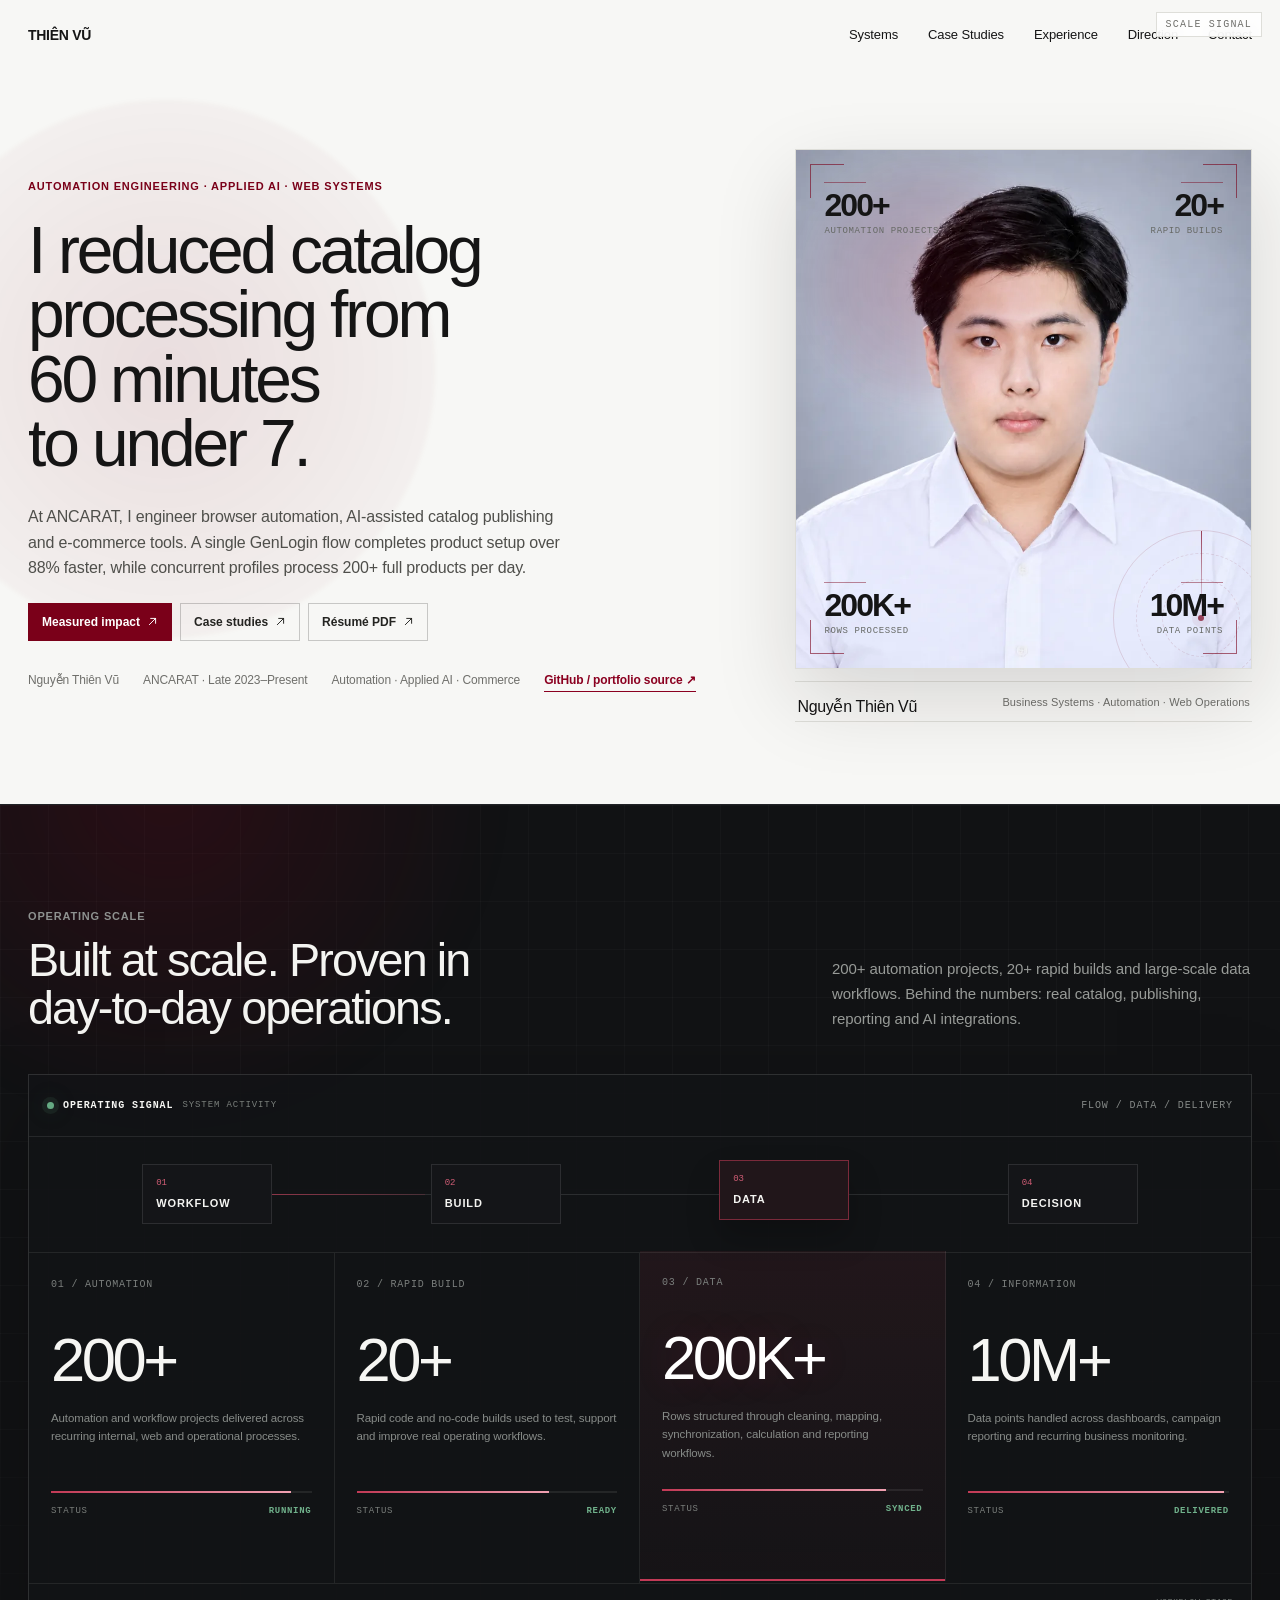
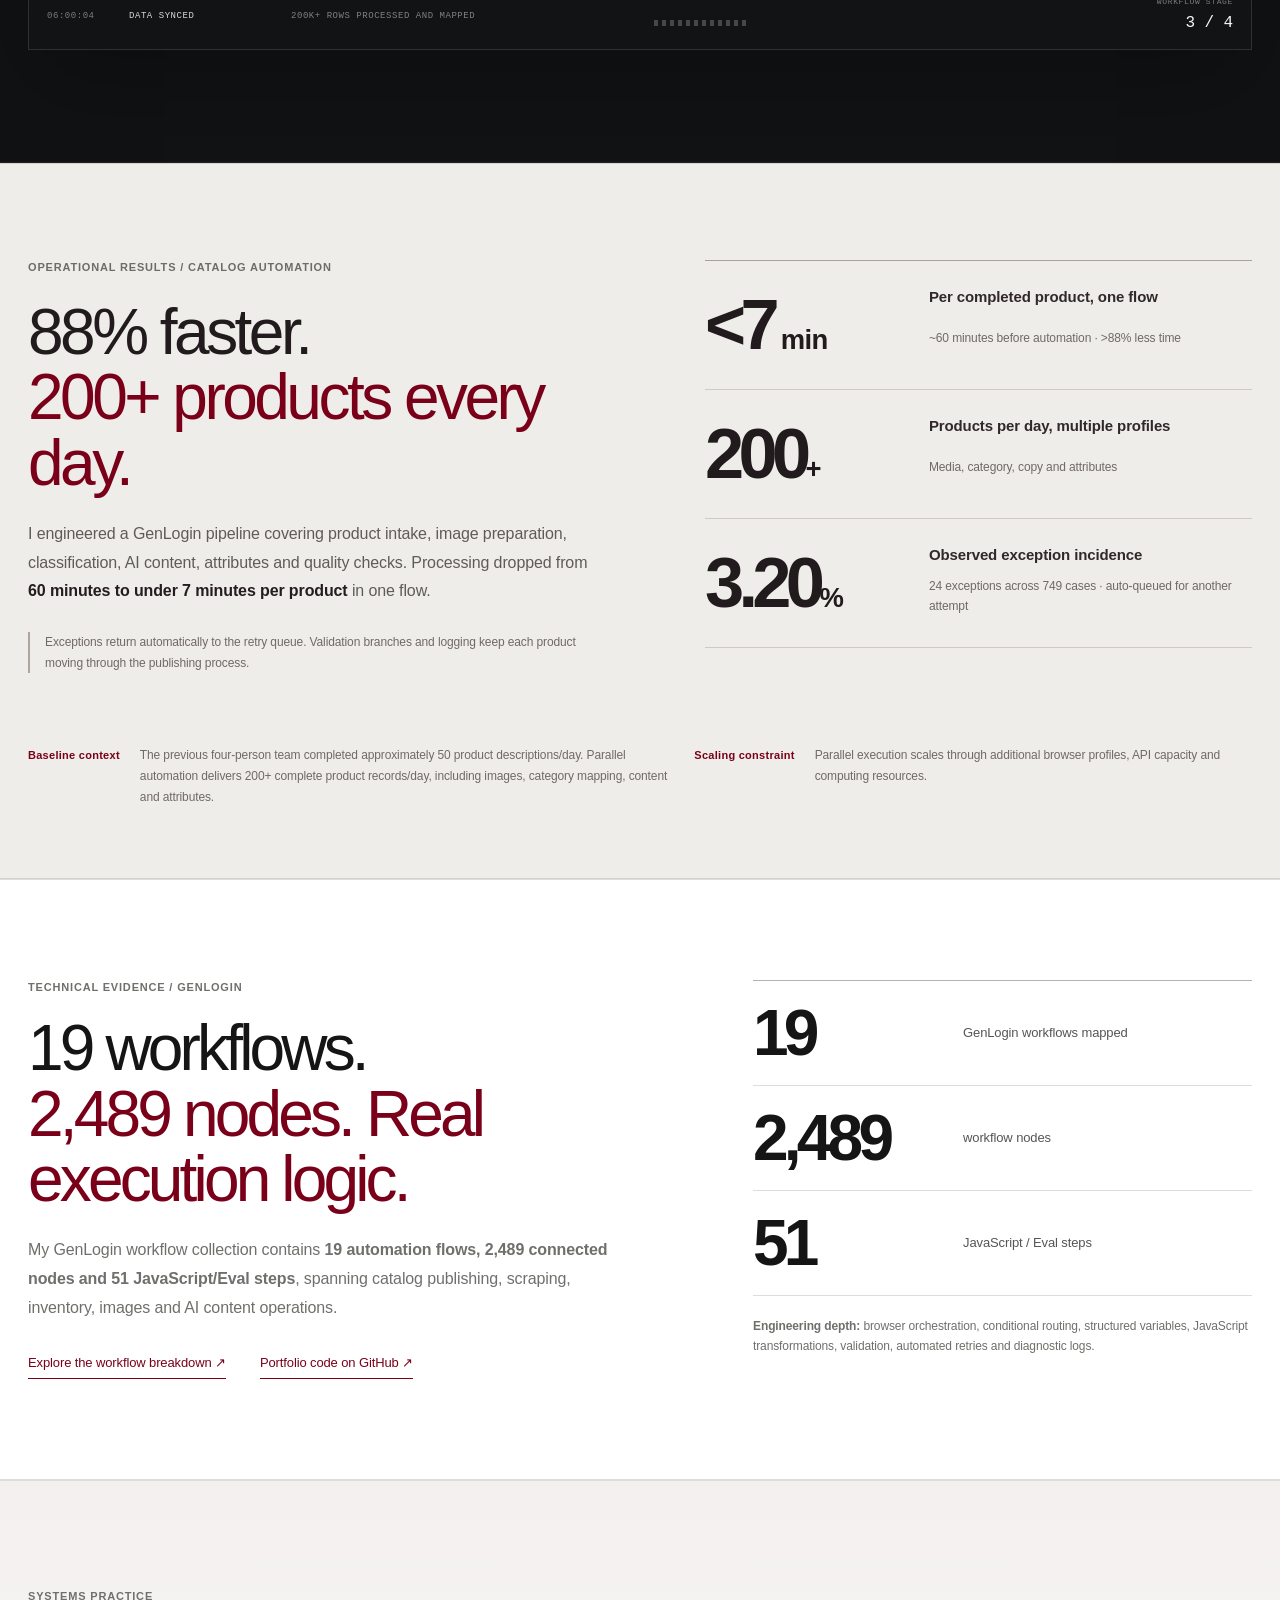
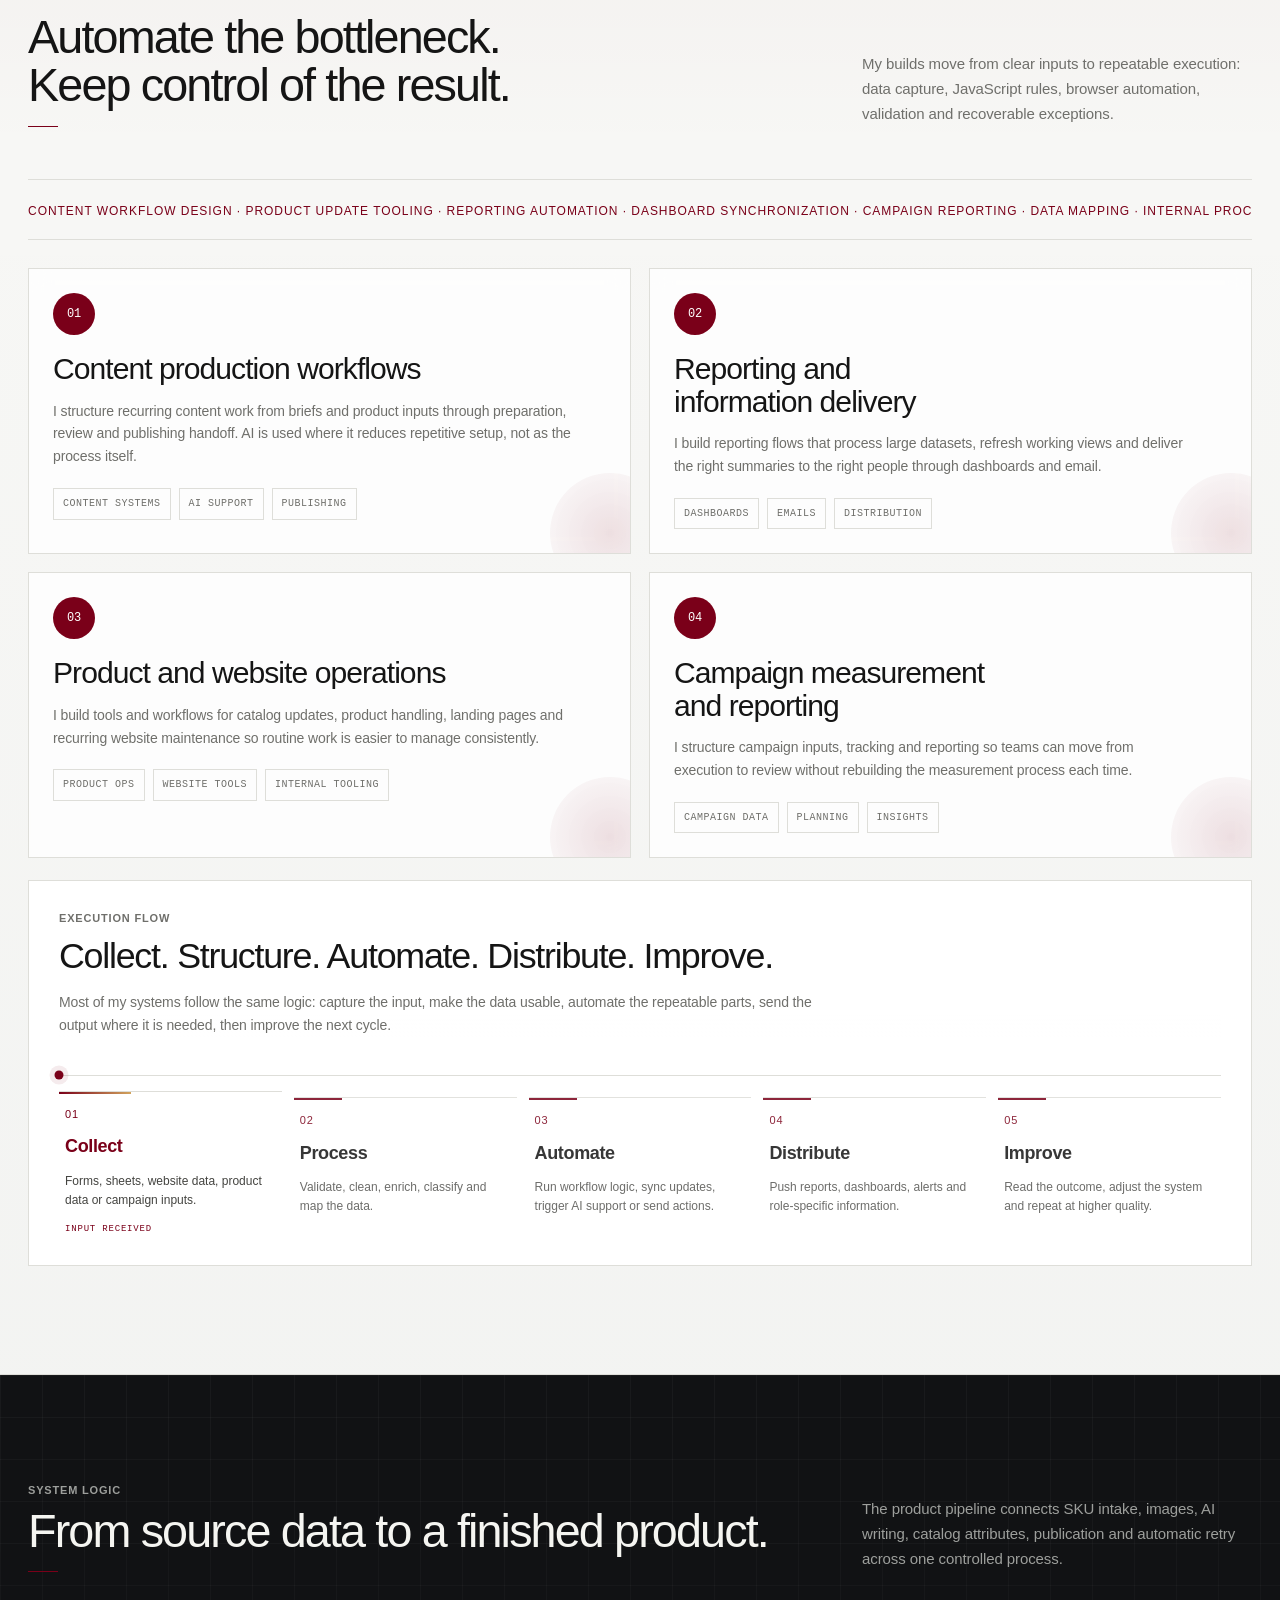
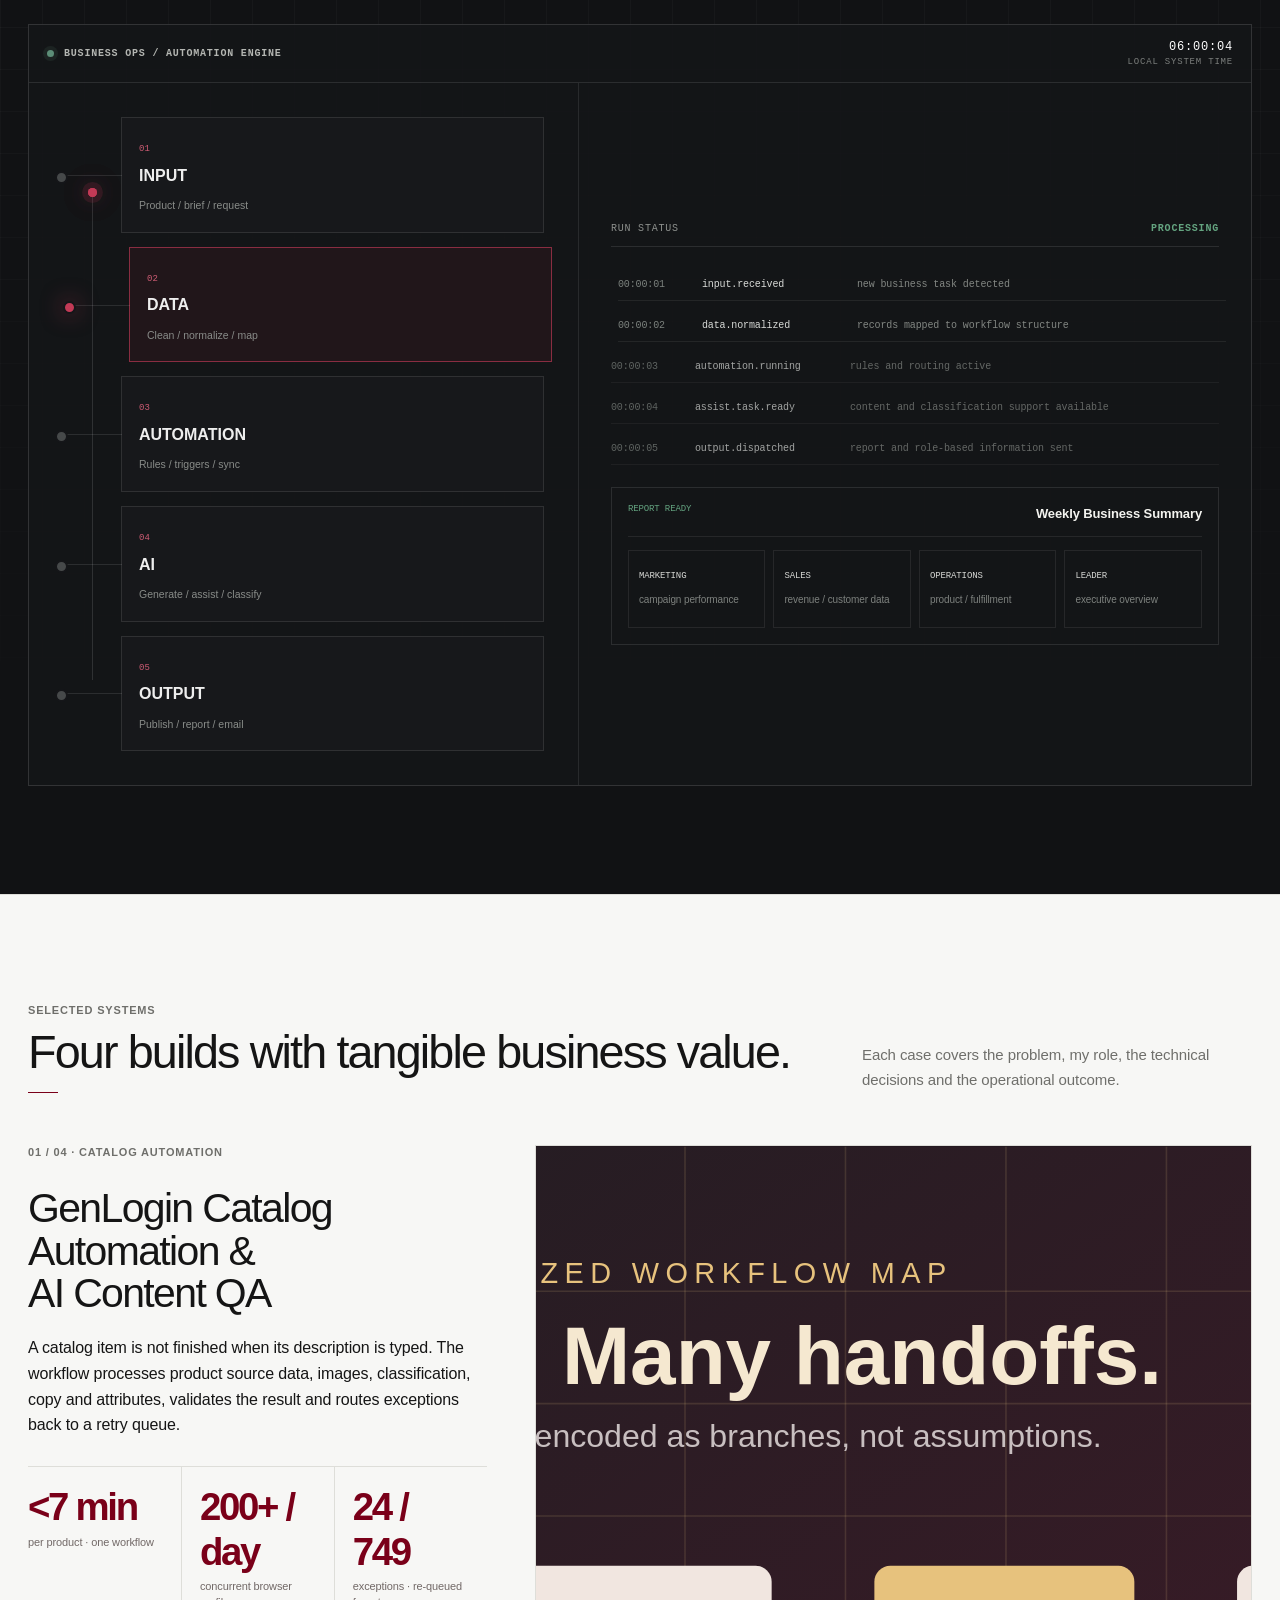
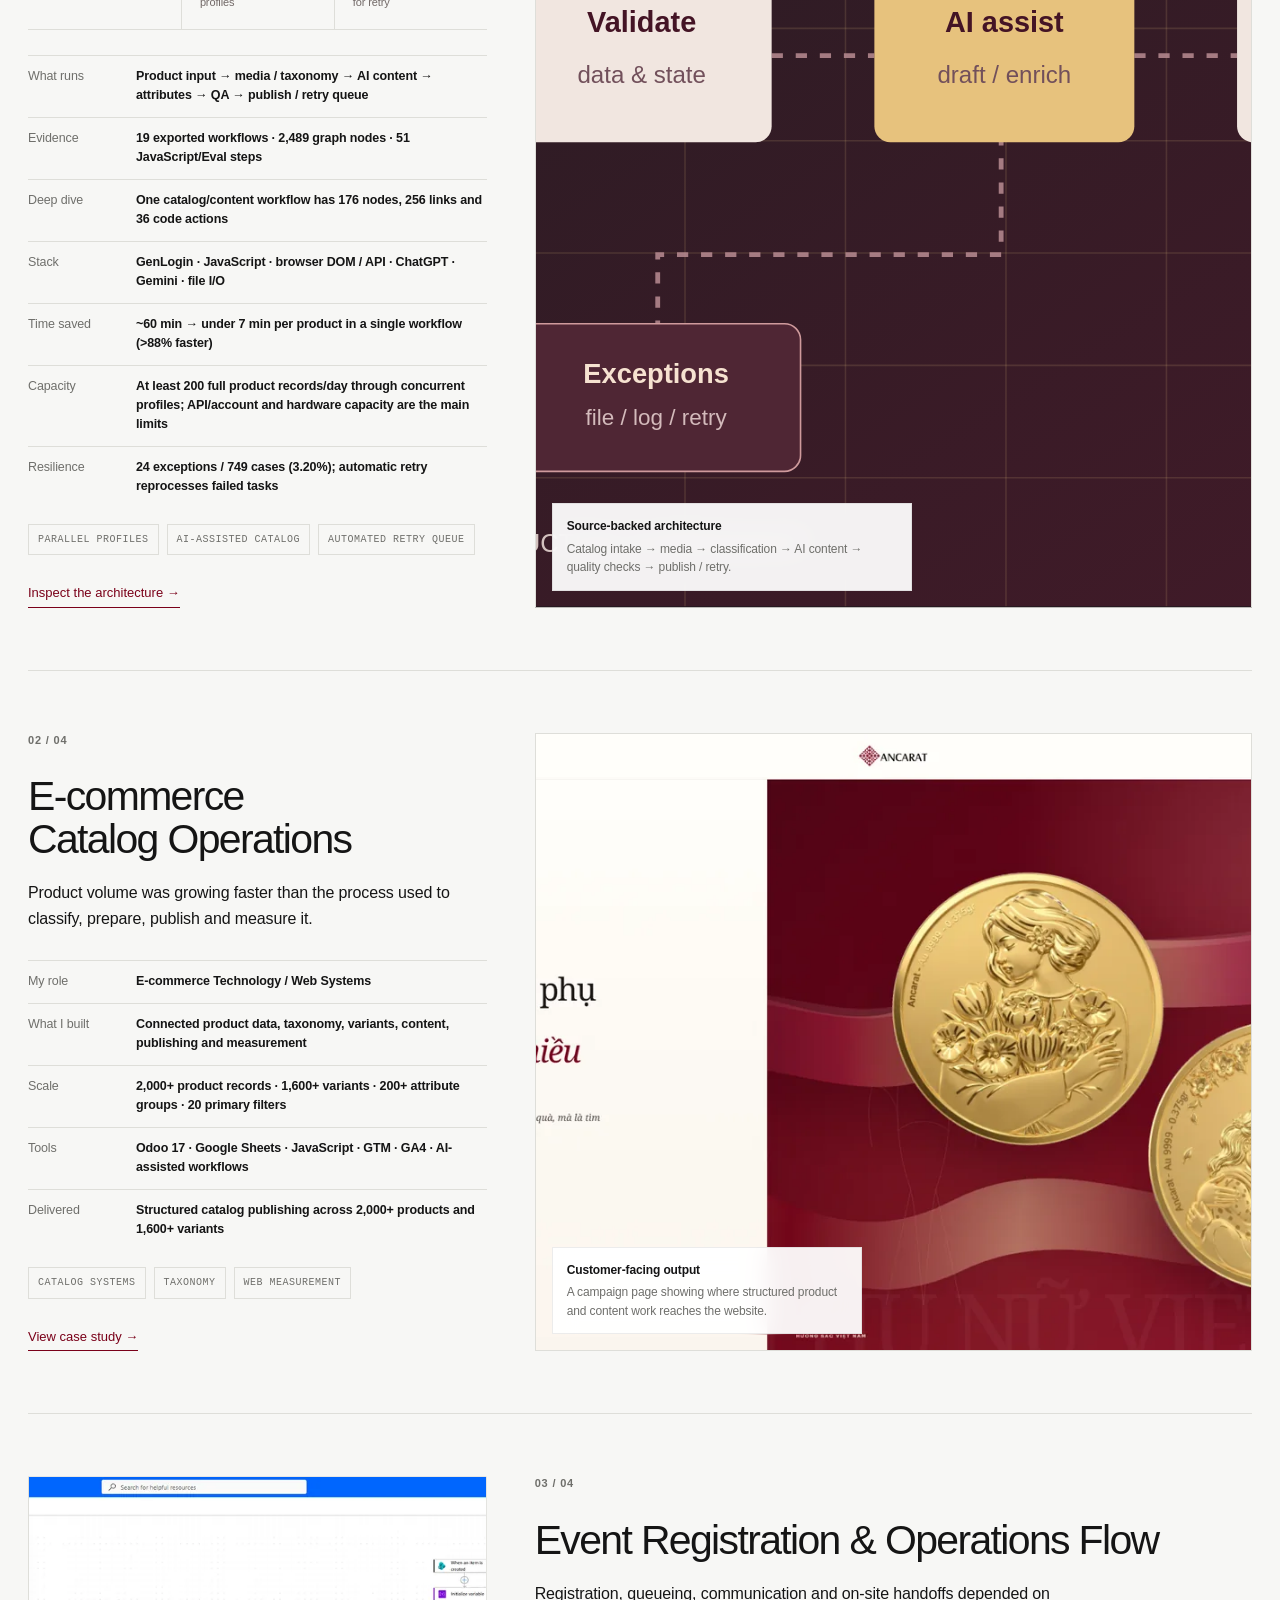
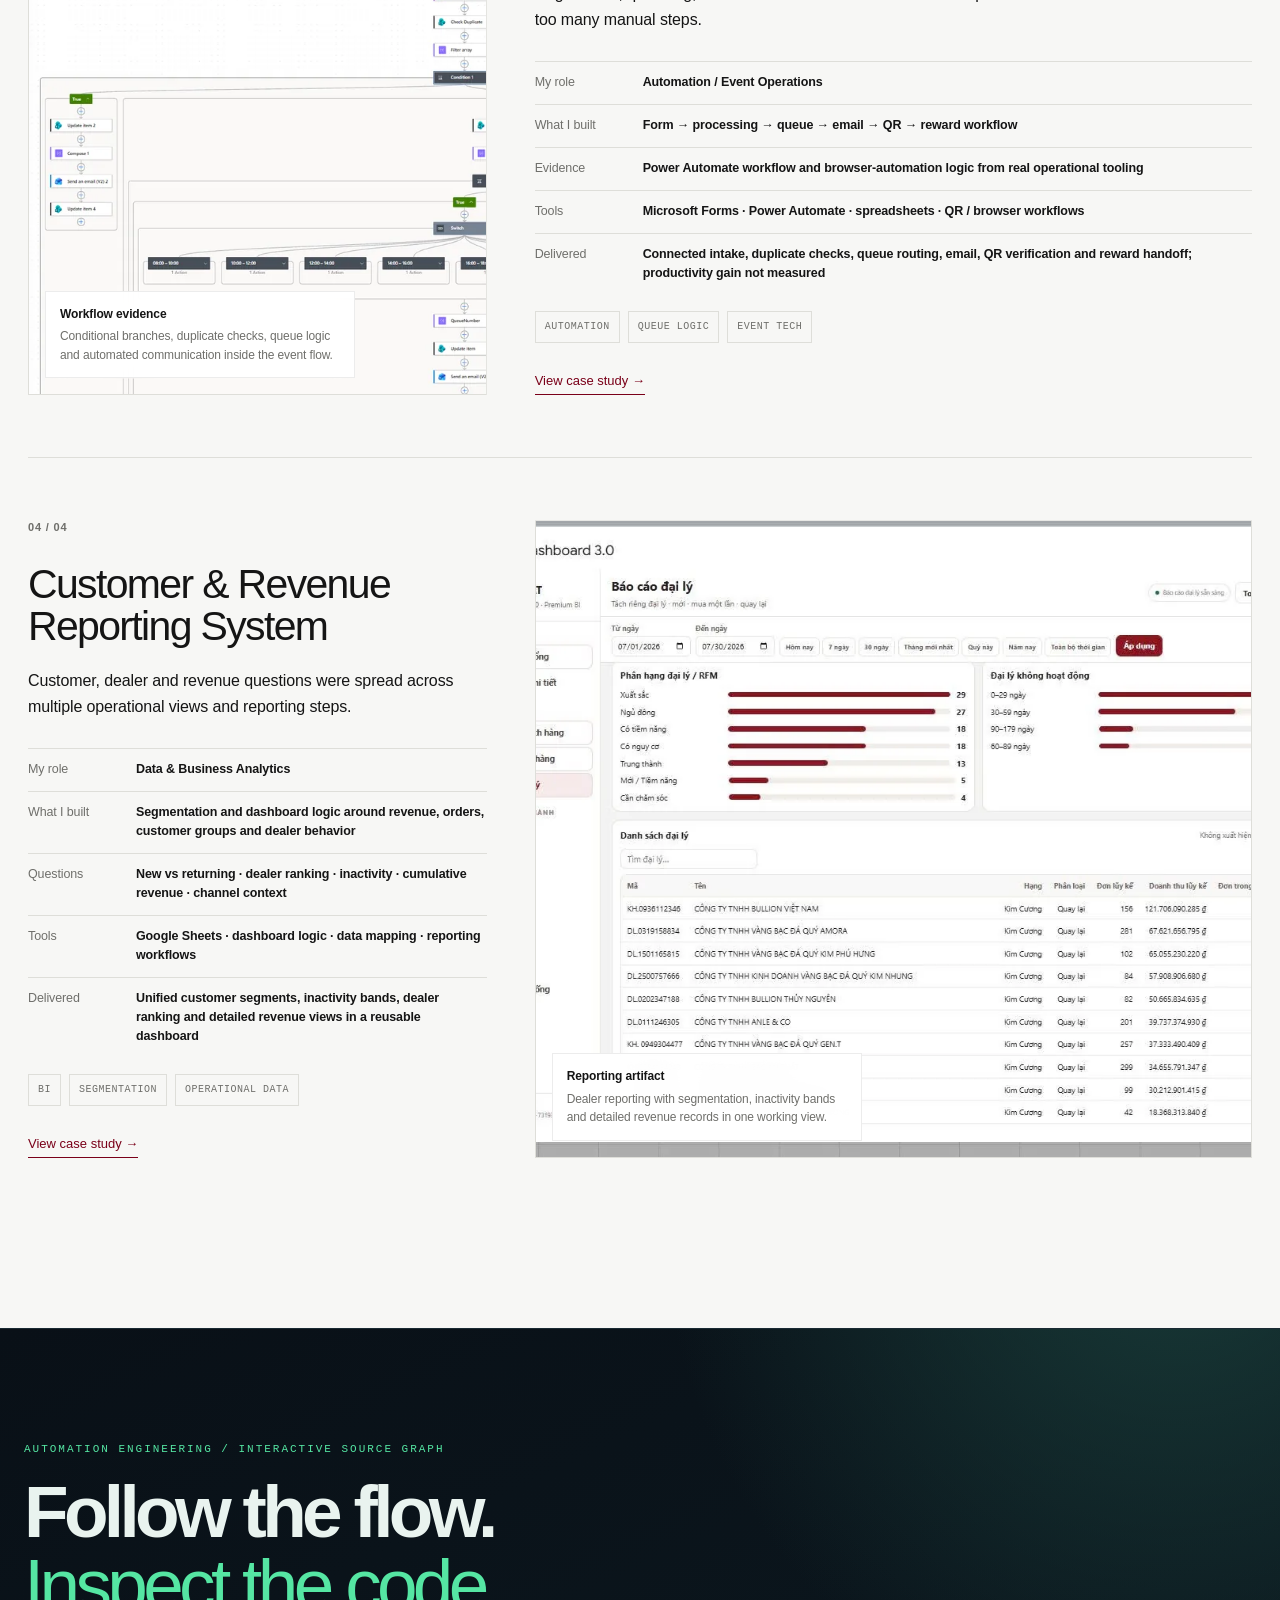
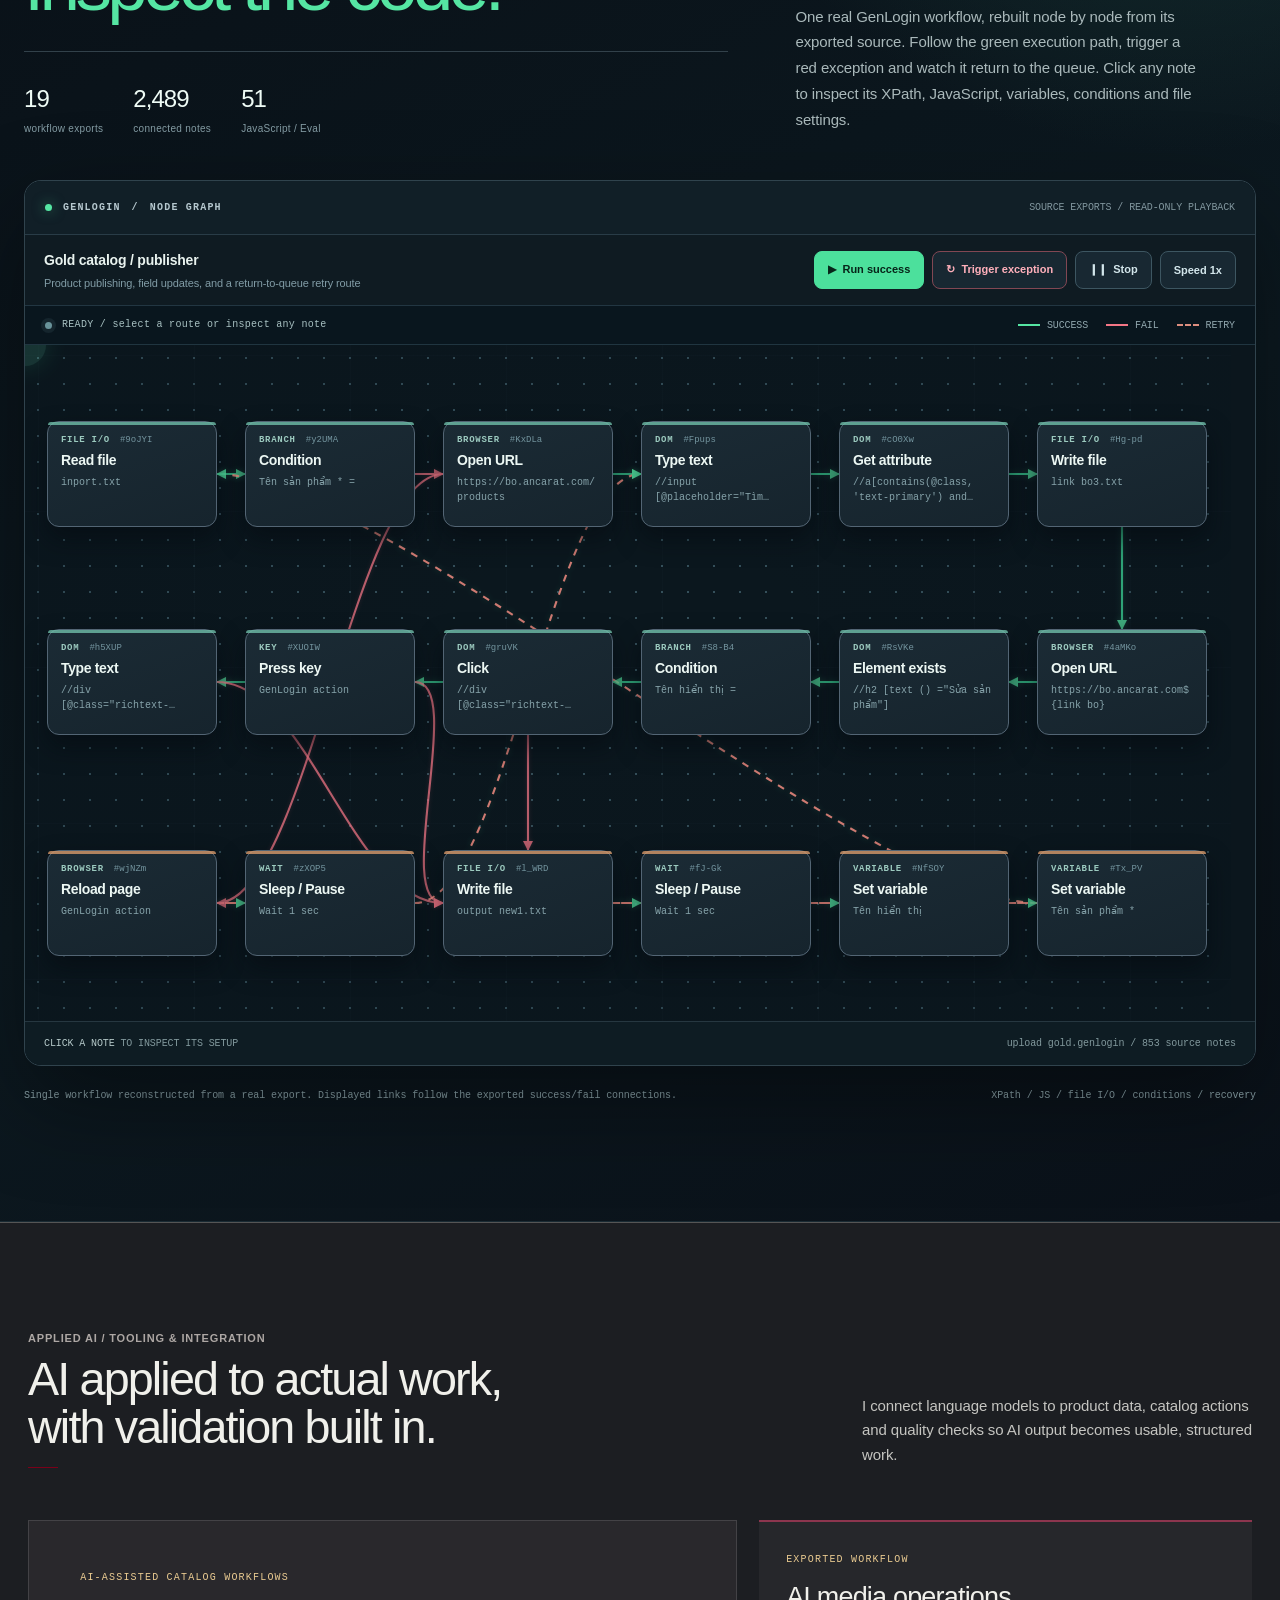
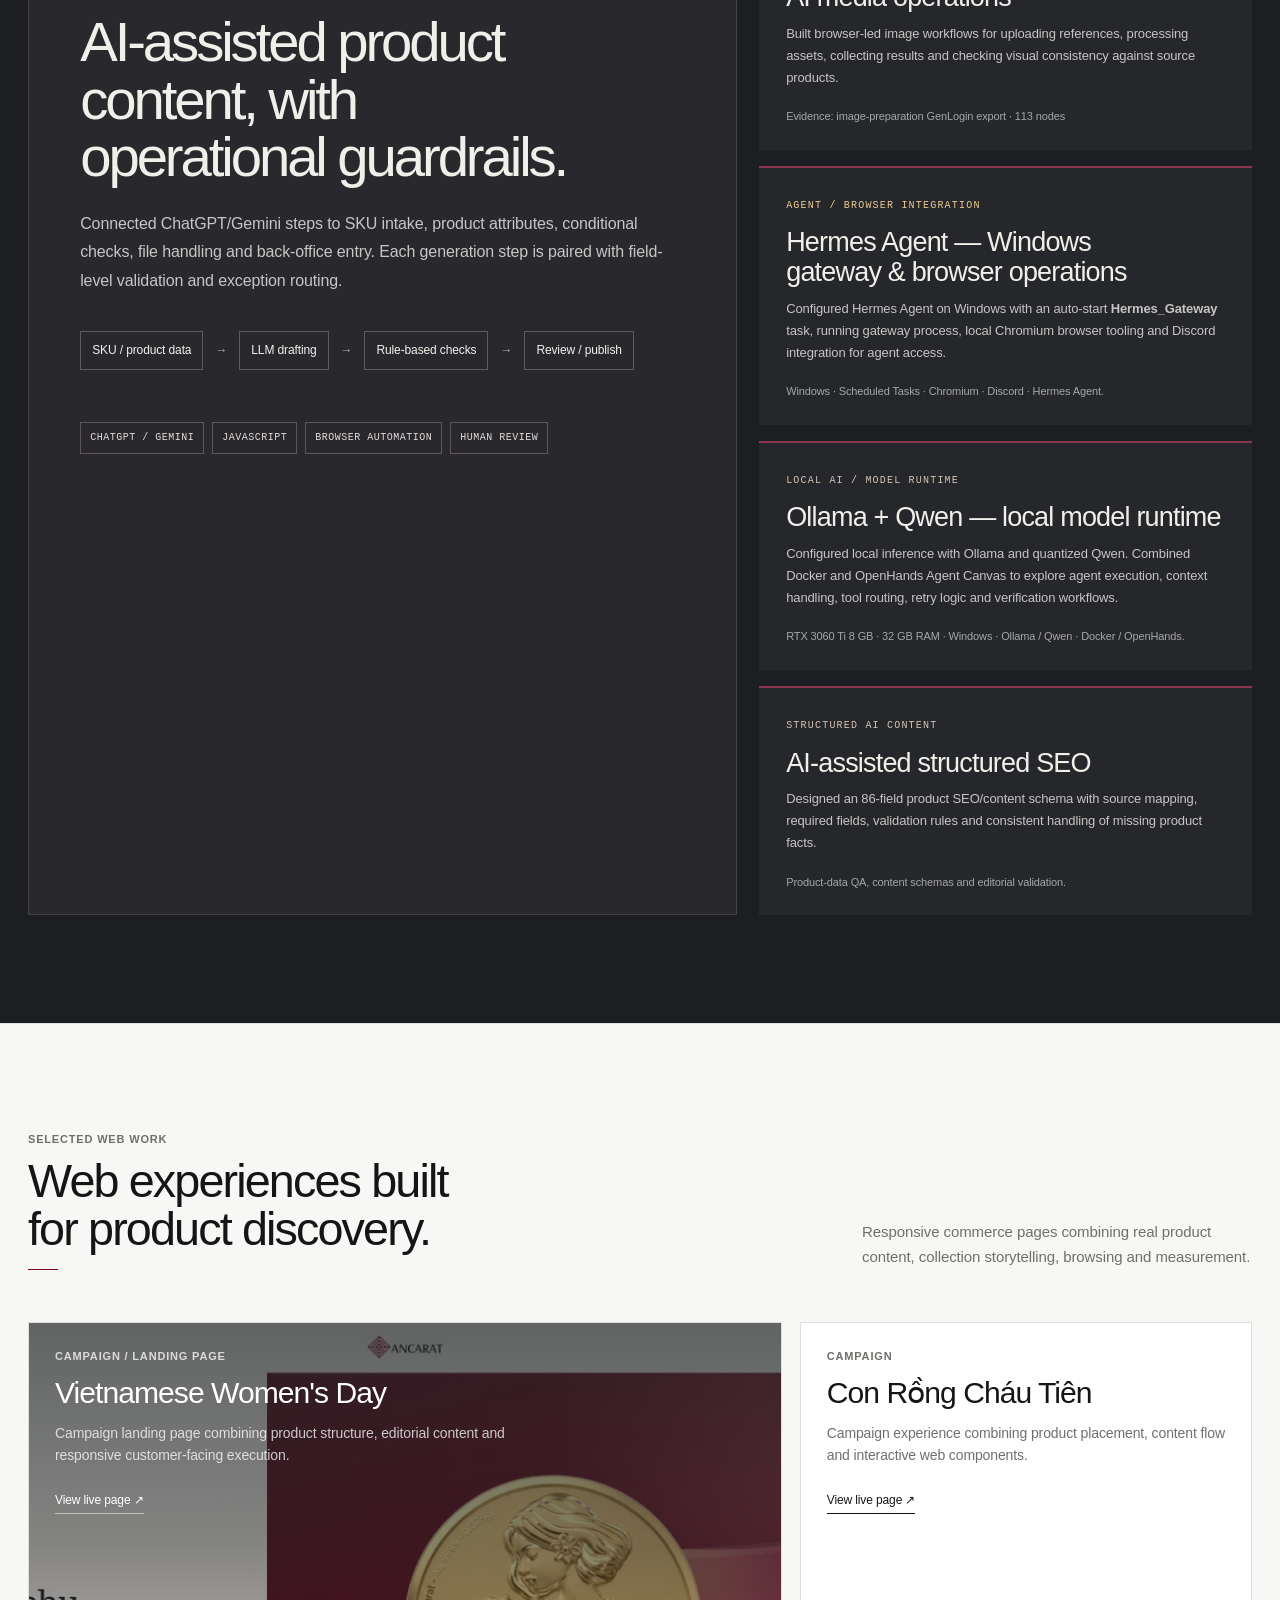
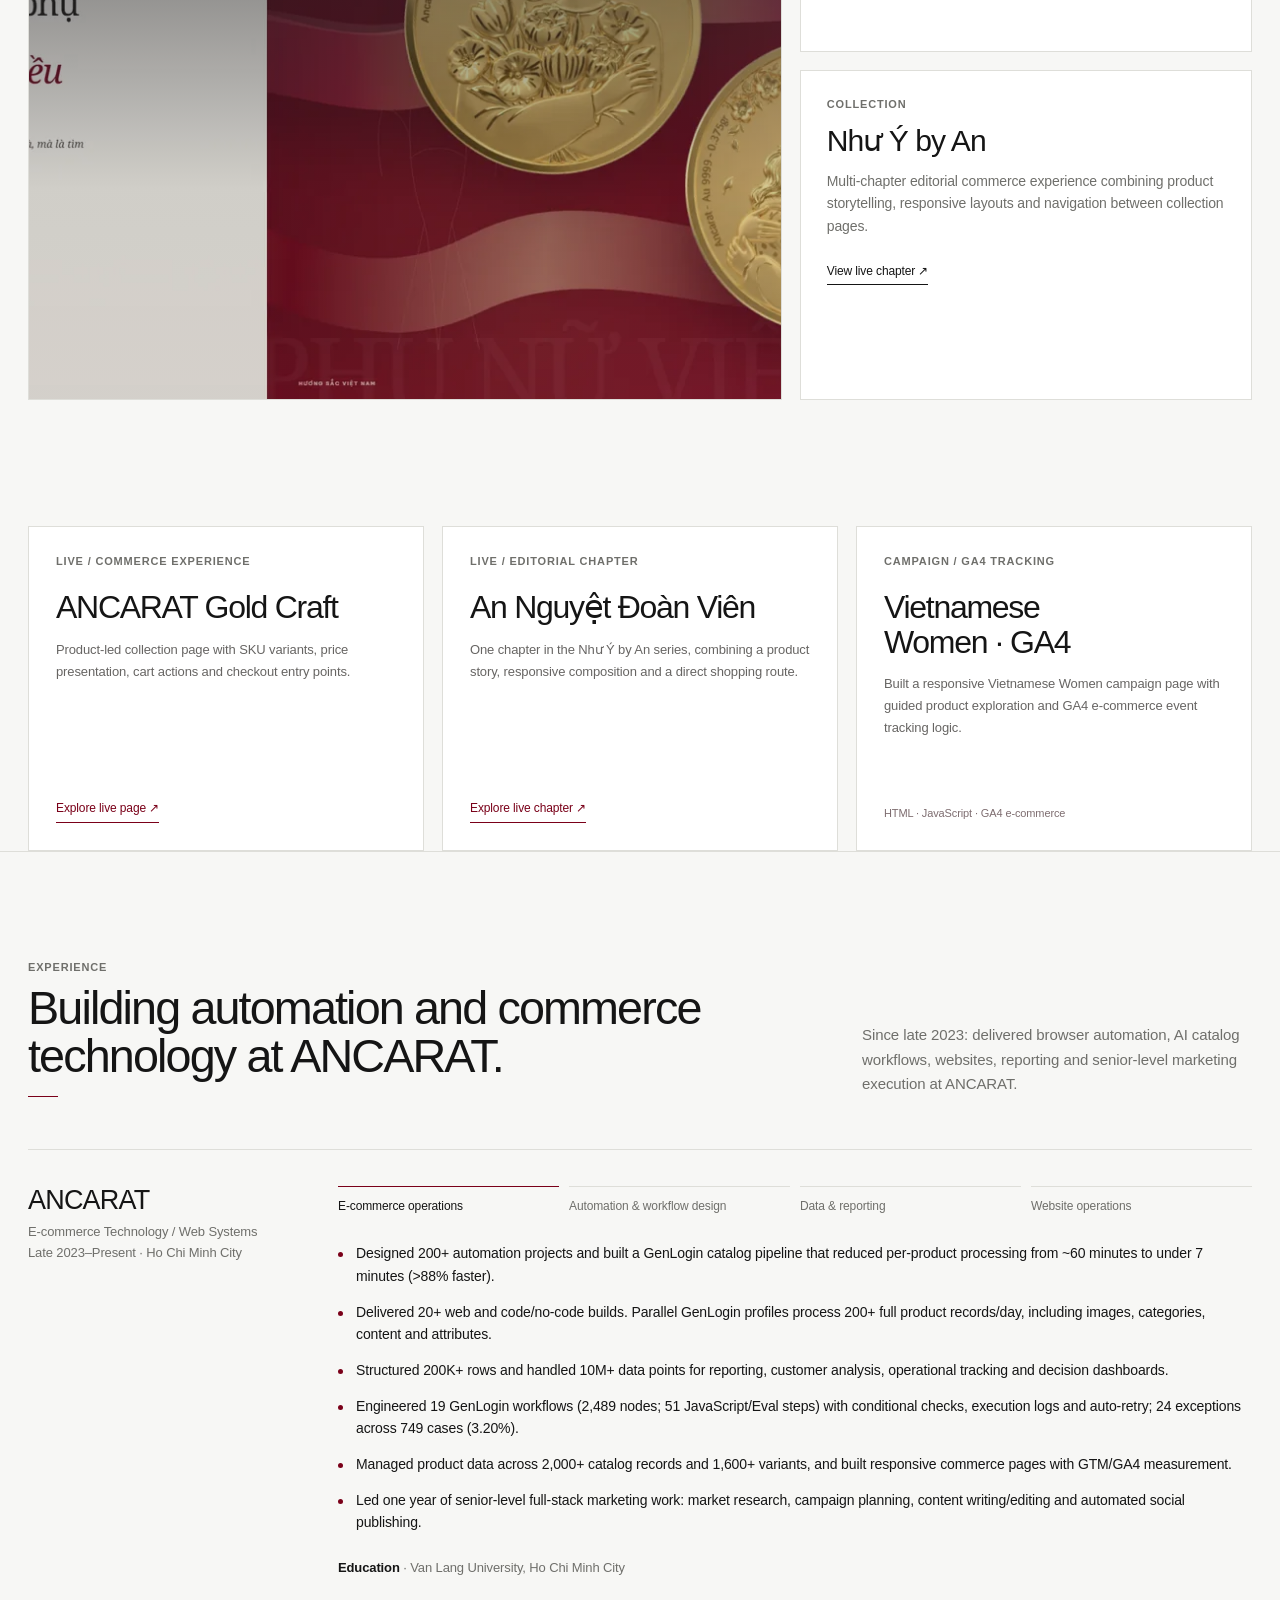
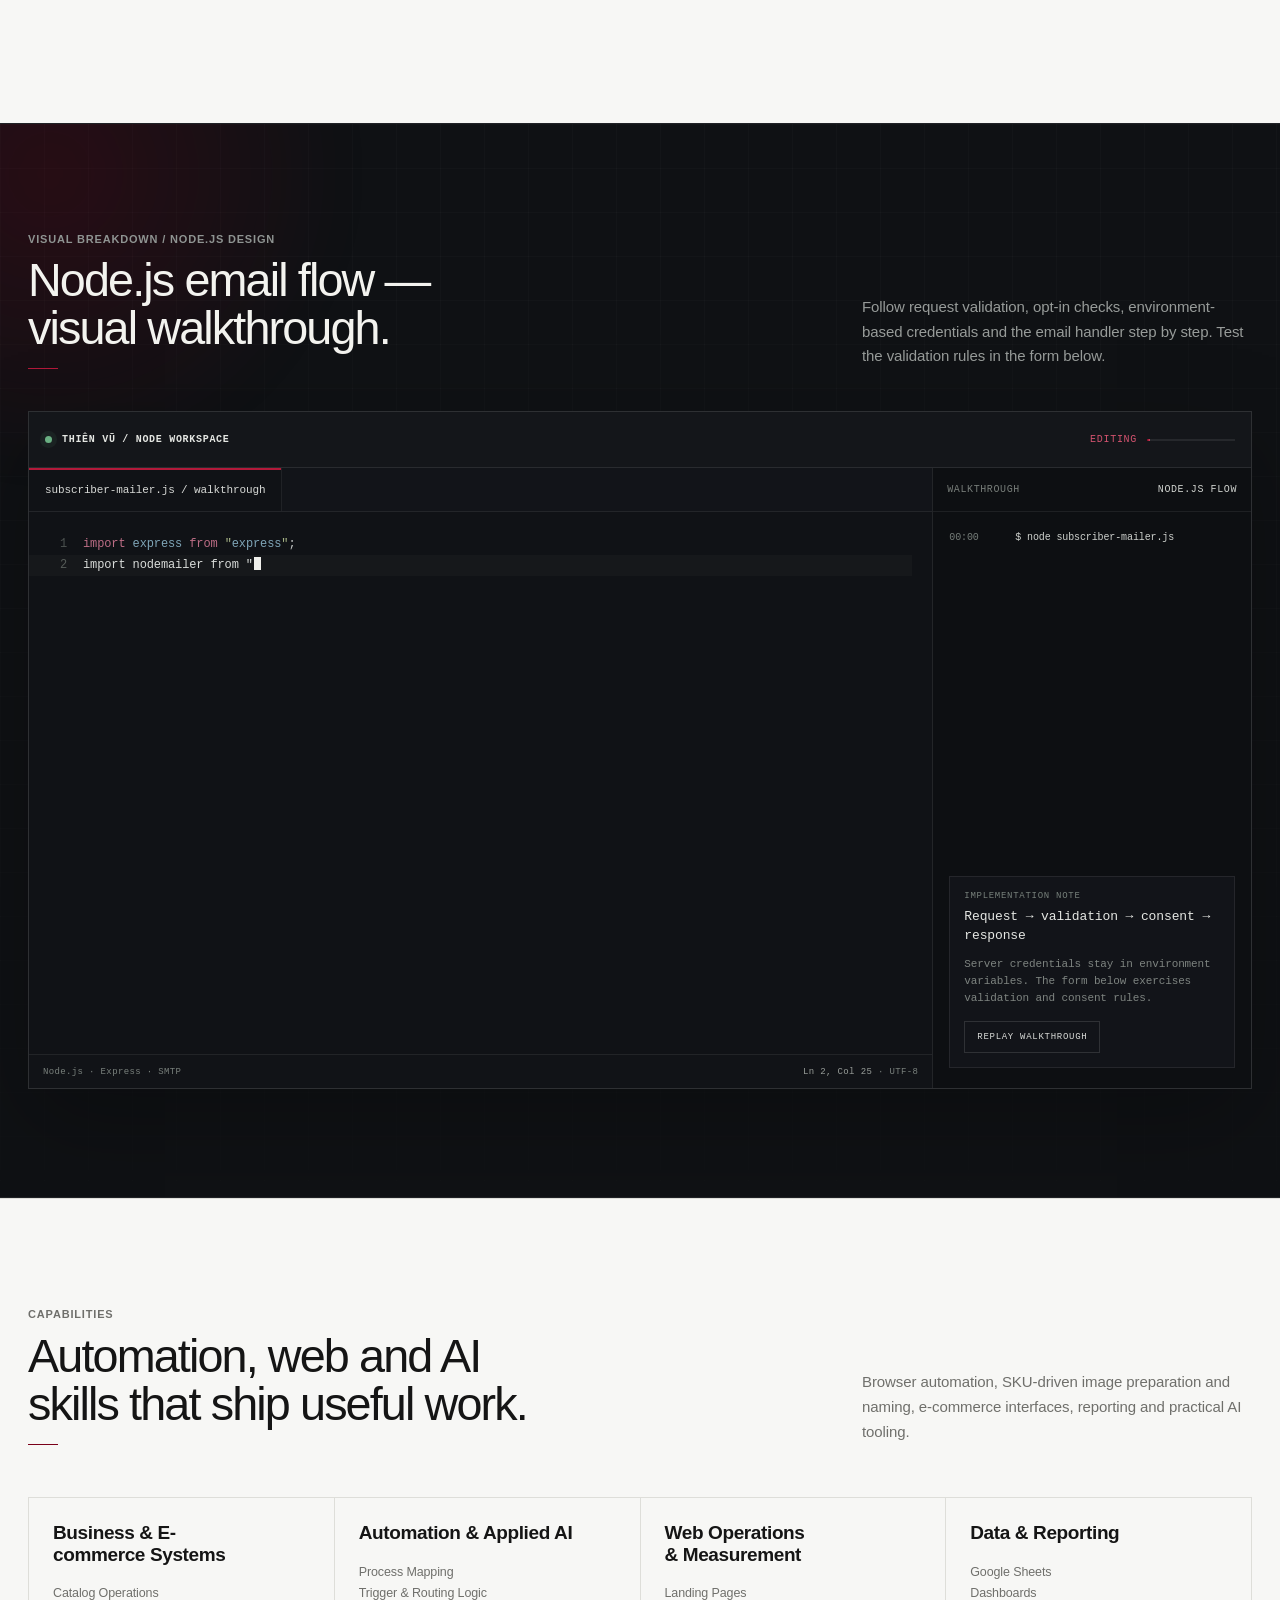
==== commit 1d9267ff: "QA Phase 12: axe-core 4.10.2 — fix 3 lỗi a11y chí mạng + reveal fallback - tabindex=0 cho .automatio" ====
--- a/index.html
+++ b/index.html
@@ -255,7 +255,7 @@
       <div class="shell marquee reveal" aria-hidden="true">
         <div class="marquee-track">content workflow design · product update tooling · reporting automation · dashboard synchronization · campaign reporting · data mapping · internal process tooling · website operations · customer communication · measurement setup · content workflow design · product update tooling · reporting automation · dashboard synchronization · campaign reporting · data mapping · internal process tooling · website operations · customer communication · measurement setup</div>
       </div>
-      <div class="shell automation-grid">
+      <div class="shell automation-grid" tabindex="0">
         <article class="automation-card reveal">
           <div class="automation-icon">01</div>
           <h3>Content production workflows</h3>
@@ -603,7 +603,7 @@
         <div class="code-lab-main">
           <div class="code-lab-editor">
             <div class="code-lab-tabs"><div class="code-lab-tab">subscriber-mailer.js / walkthrough</div></div>
-            <div class="code-lab-code-wrap" id="code-lab-scroll">
+            <div class="code-lab-code-wrap" id="code-lab-scroll" tabindex="0">
               <pre class="code-lab-code" id="code-lab-code"></pre>
             </div>
             <div class="code-lab-footer"><span>Node.js · Express · SMTP</span><span><b id="code-lab-position">Ln 1, Col 1</b> · UTF-8</span></div>
@@ -906,6 +906,13 @@
   .shell.audited-layout{gap:32px}
   .audited-numbers>div{grid-template-columns:minmax(0,118px) minmax(0,1fr)}
 }
+/* QA 2026-11-16 — nâng tương phản bước CHƯA active lên >=4.5:1.
+   Trước: .ops-step opacity .72 (mobile .58) + small var(--muted) #6f6f6b
+   -> màu hiệu lực #979794 trên trắng = 2.92:1 (xe-core: color-contrast serious).
+   Chỉ THÊM rule, không sửa rule cũ; :not(.is-active) nên không đụng bước active. */
+.ops-step-grid-live .ops-step:not(.is-active){opacity:.85}
+.ops-step-grid-live .ops-step:not(.is-active):hover{opacity:1}
+.ops-step-grid-live .ops-step:not(.is-active) small{color:#545451}
 </style>
 
 
@@ -1078,5 +1085,16 @@
 })();
 </script>
 
+<script>
+/* QA 2026-11-16 — fallback bắt buộc cho reveal (rubric criterion 4). CHỈ THÊM, không sửa code cũ.
+   Đảm bảo nội dung không bao giờ kẹt ở opacity:0 nếu IntersectionObserver bị throttle (tab nền)
+   hoặc không kịp kích hoạt. Không đụng rule/hàm reveal hiện có. */
+(function(){
+  function xlInView(el){var r=el.getBoundingClientRect();var h=window.innerHeight||document.documentElement.clientHeight;return r.top<h&&r.bottom>0;}
+  setTimeout(function(){document.querySelectorAll('.reveal:not(.visible)').forEach(function(el){if(xlInView(el))el.classList.add('visible');});},2500);
+  setTimeout(function(){if(!document.querySelector('.reveal.visible'))document.querySelectorAll('.reveal').forEach(function(el){el.classList.add('visible');});},6000);
+})();
+</script>
+
 </body>
 </html>
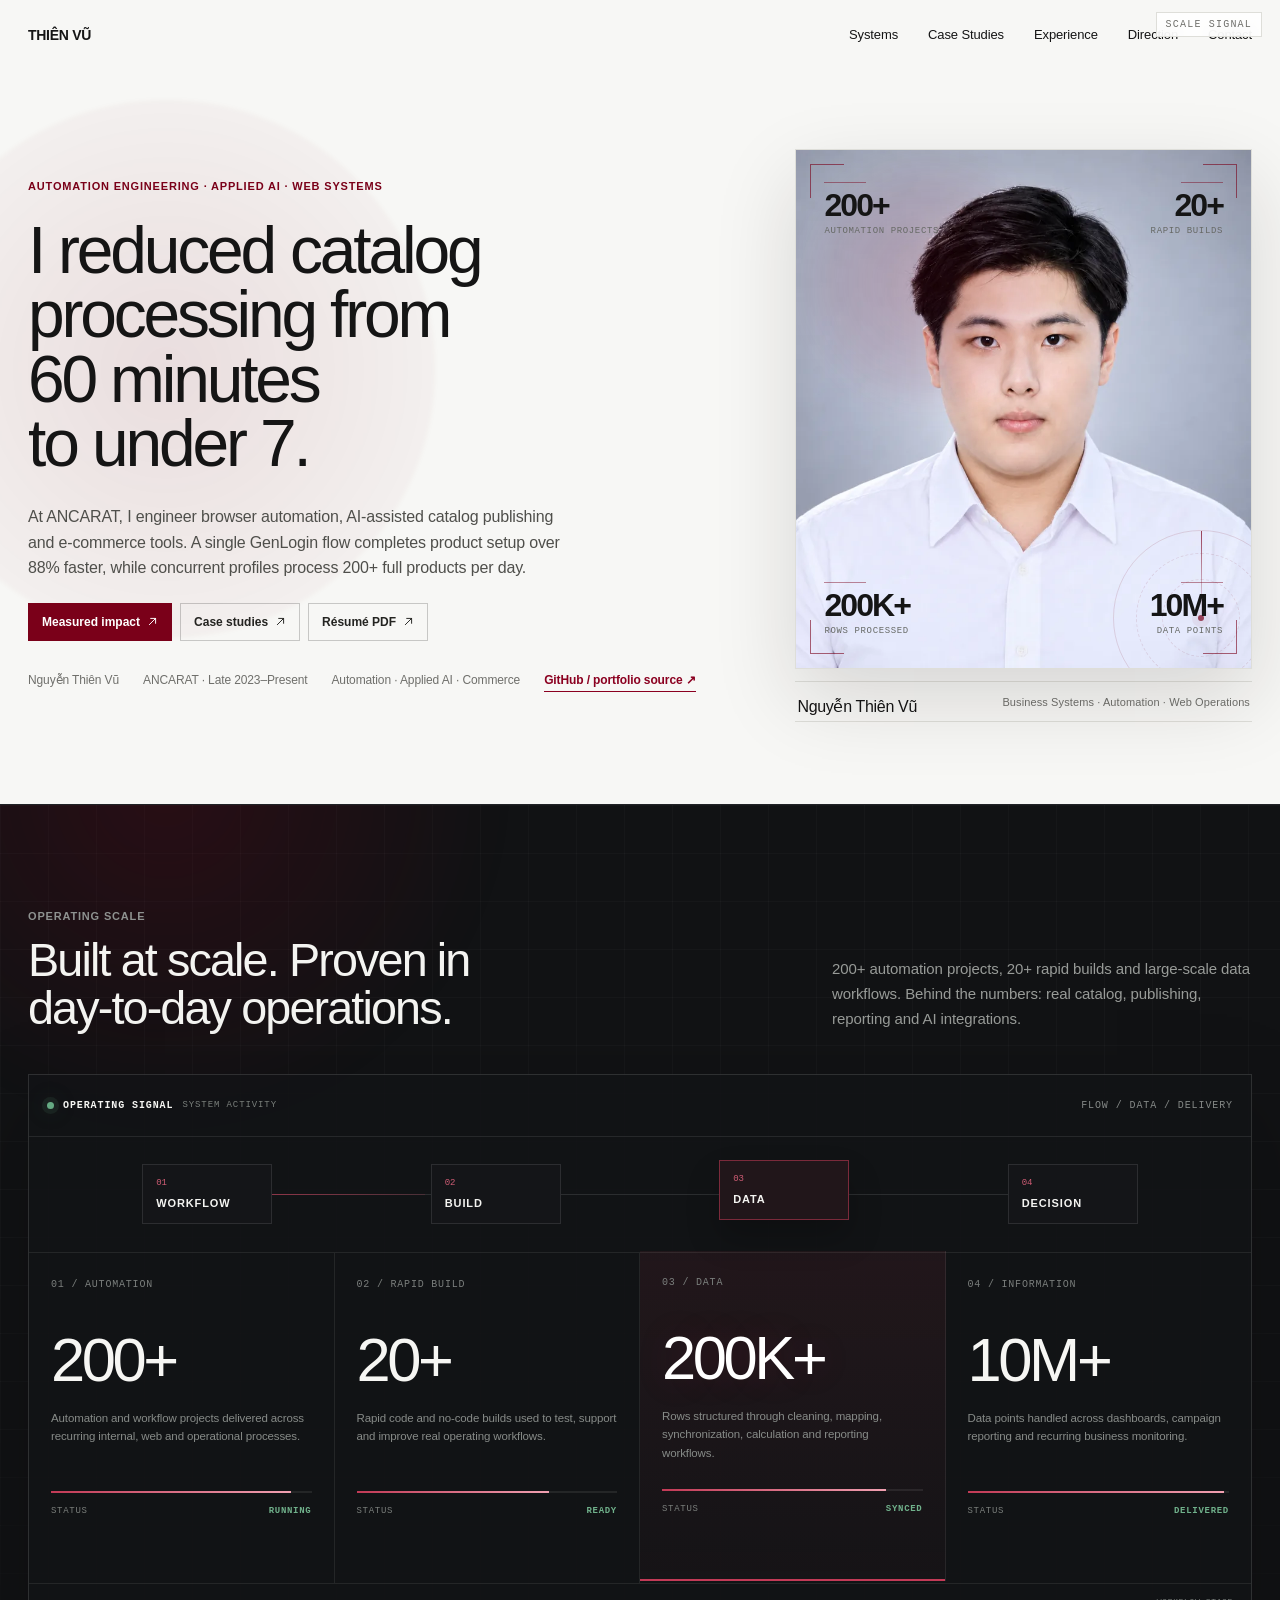
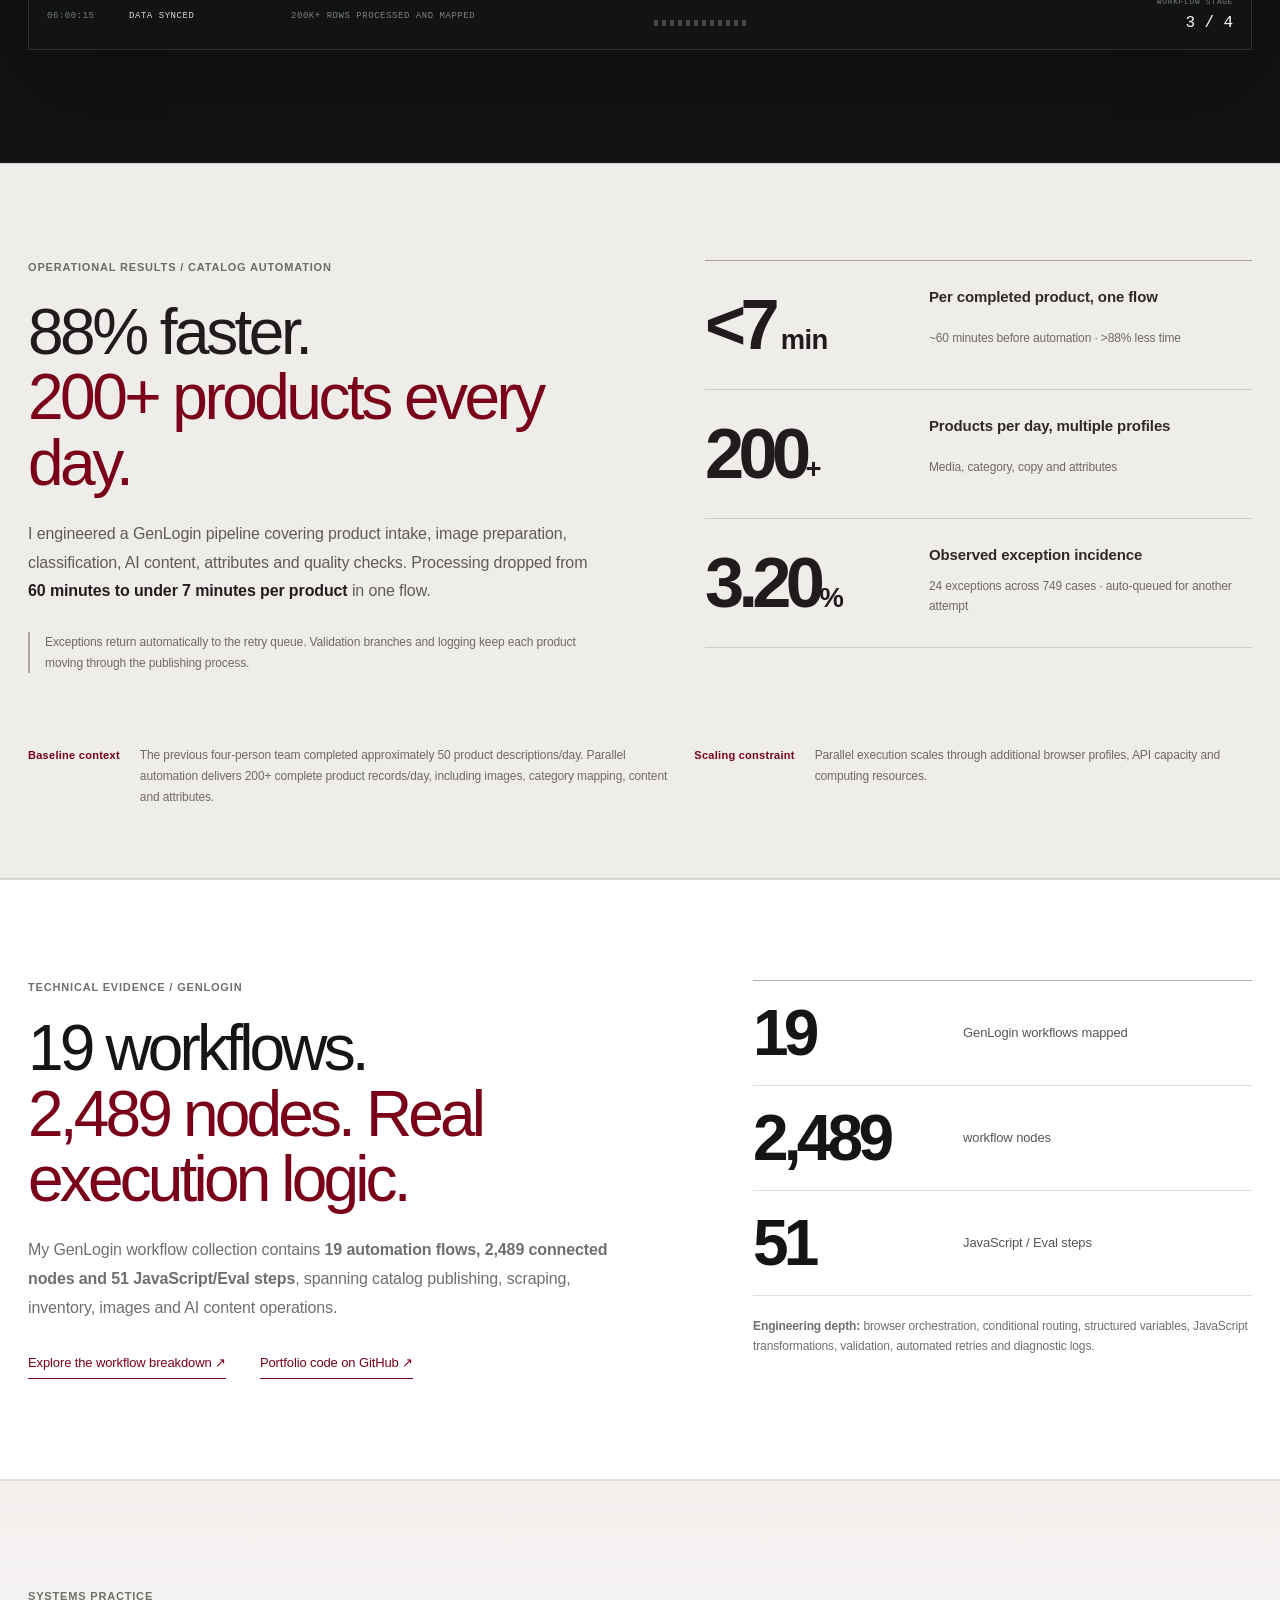
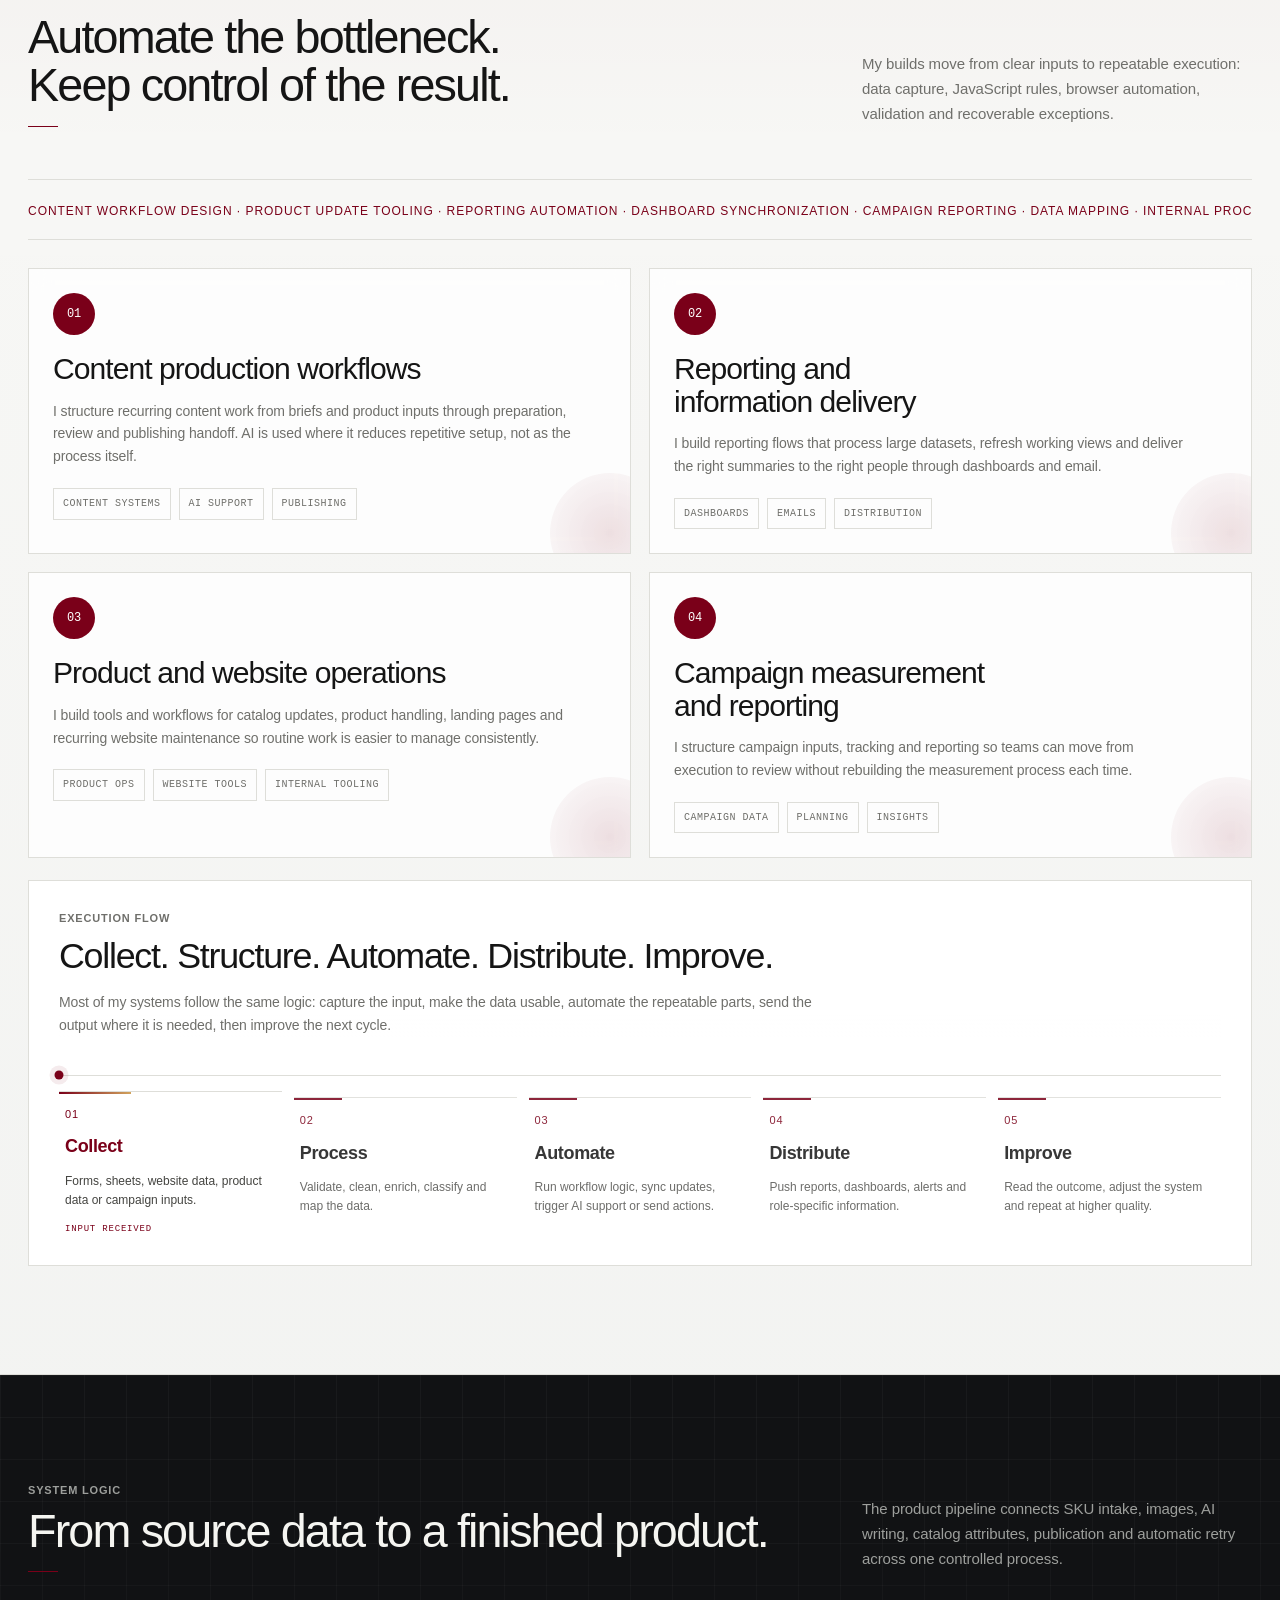
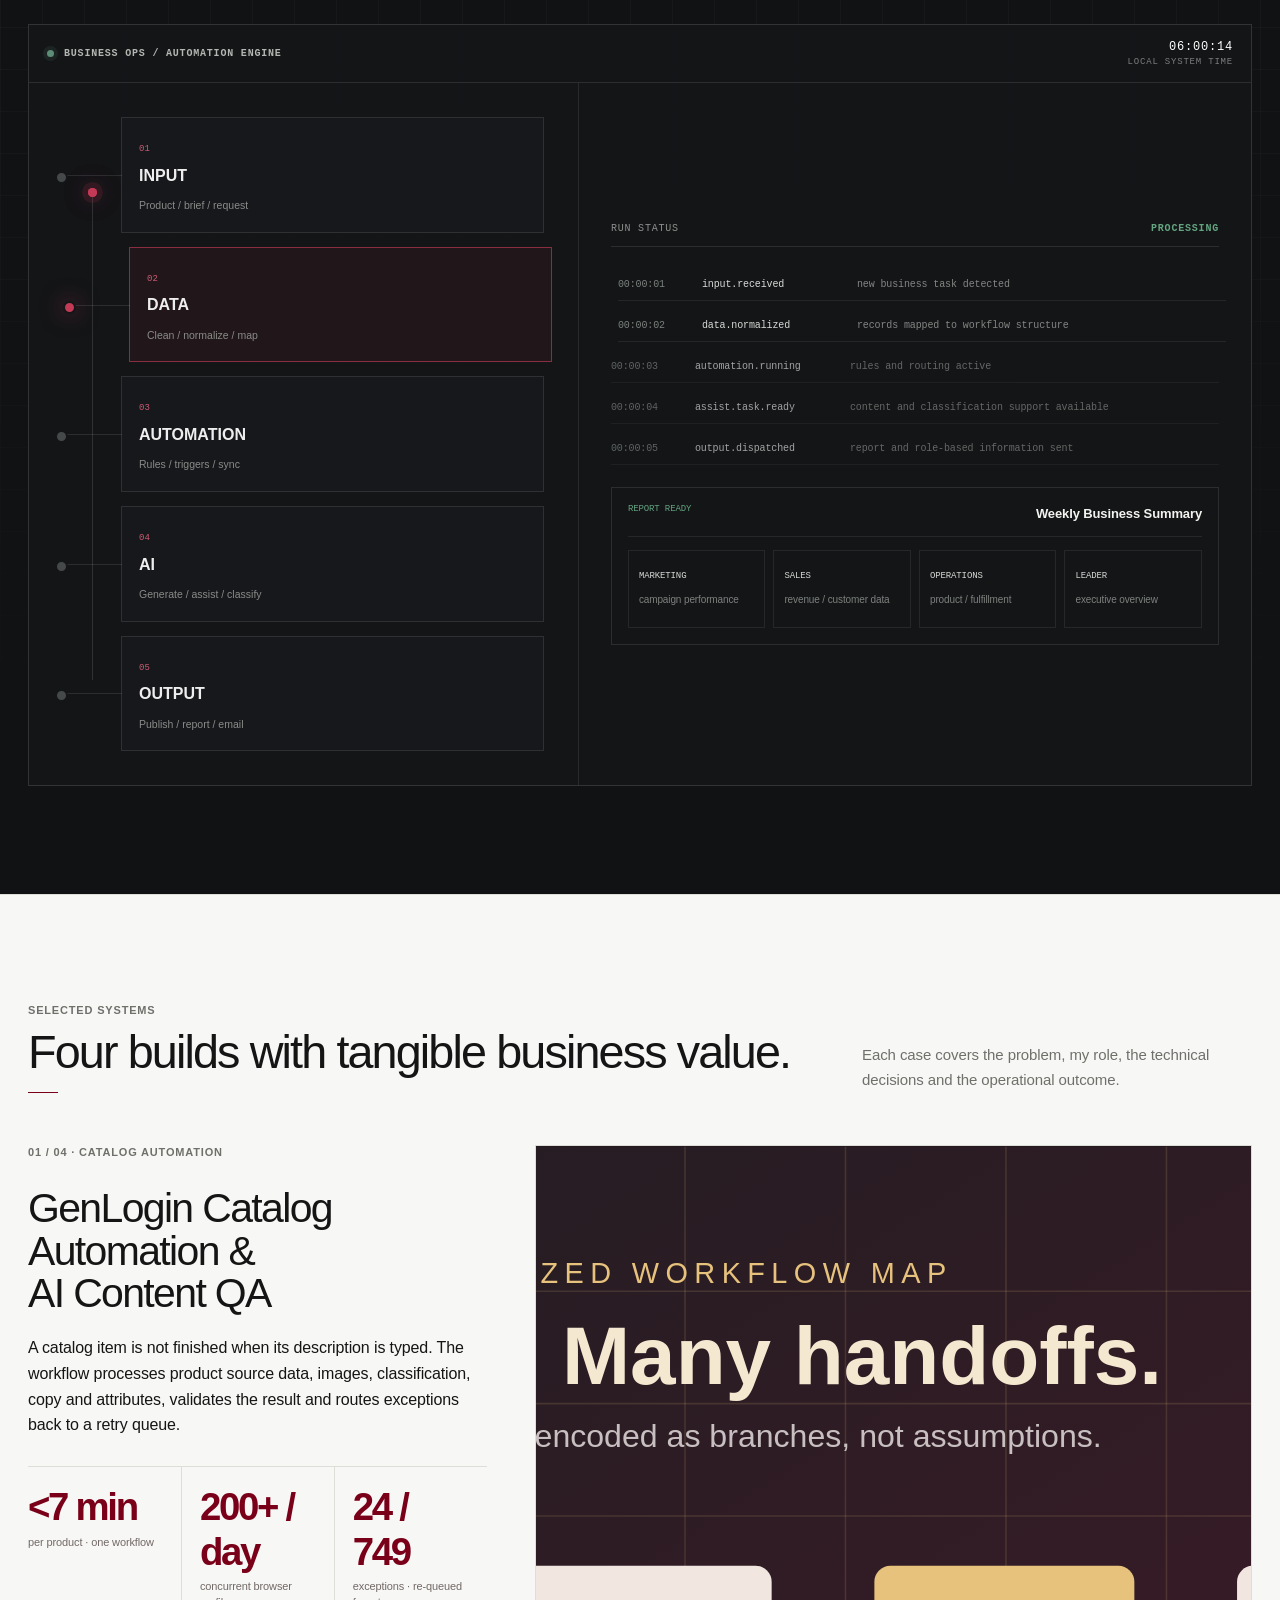
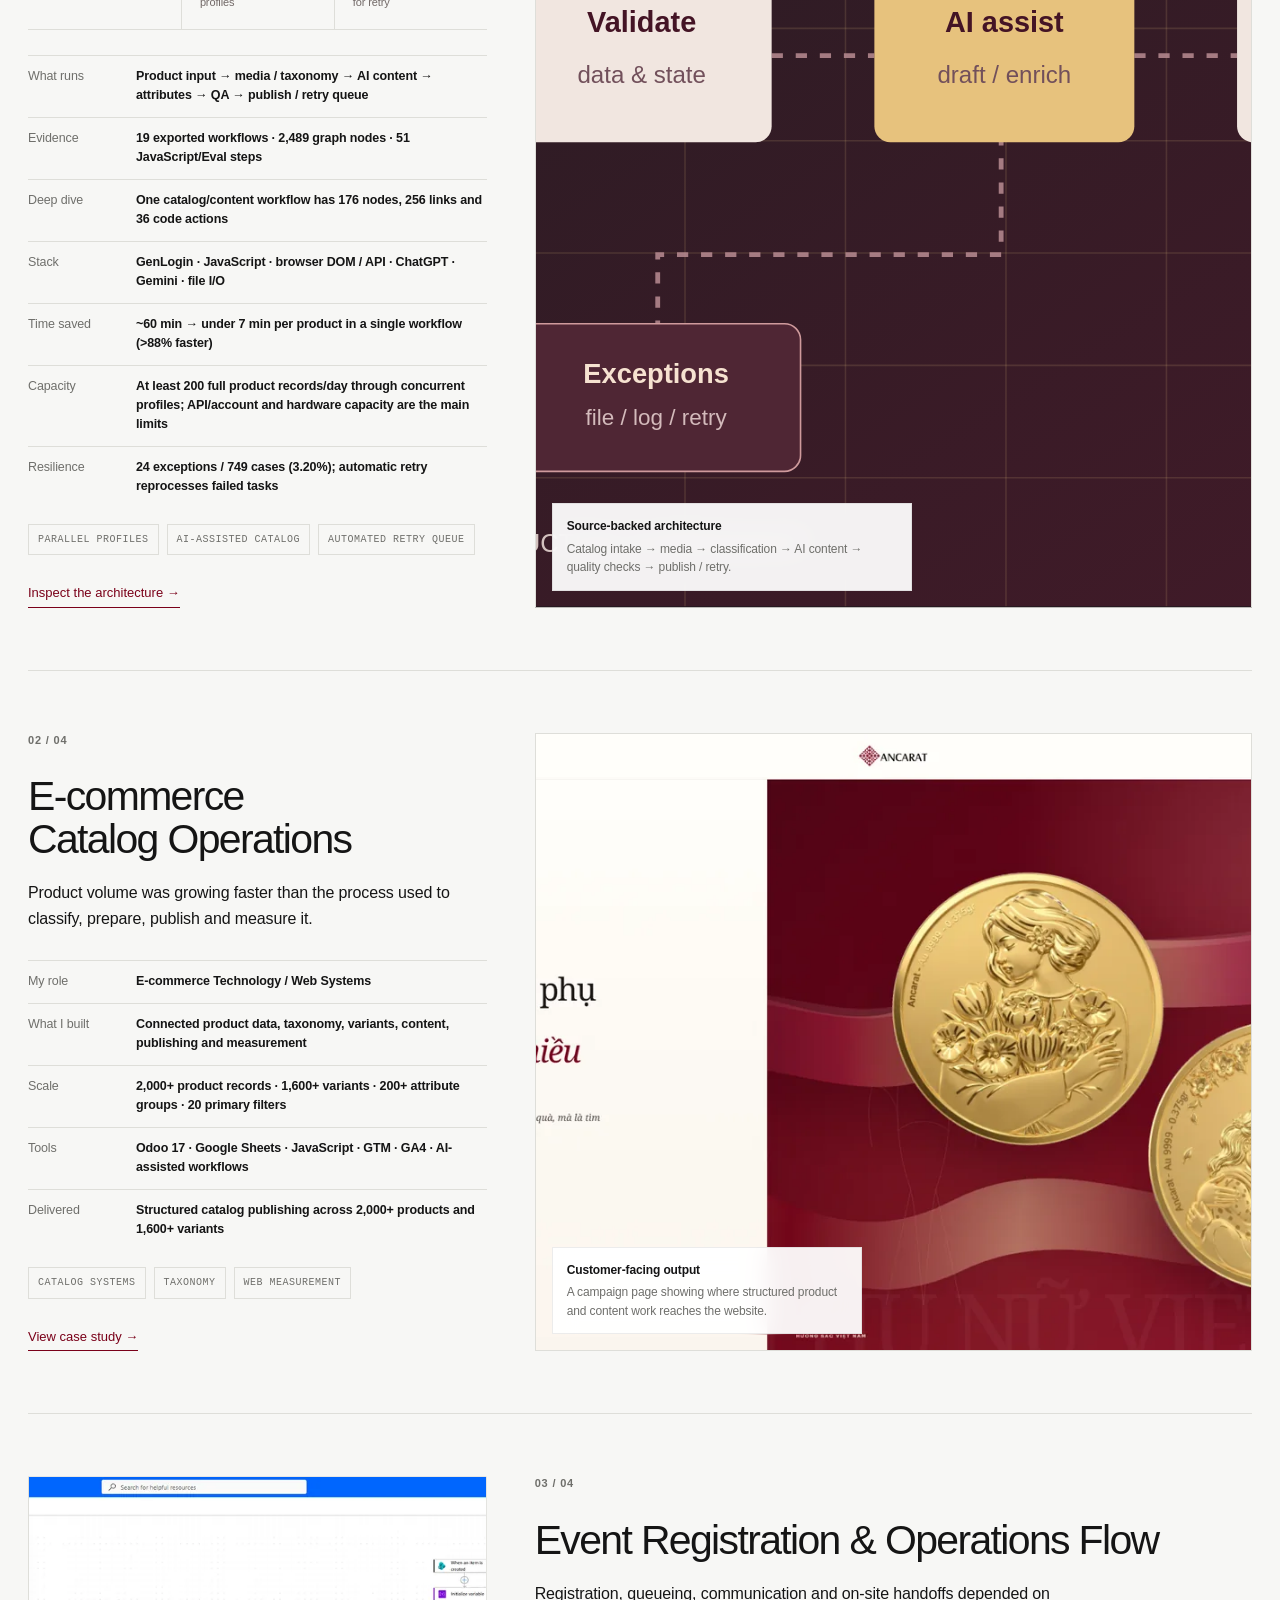
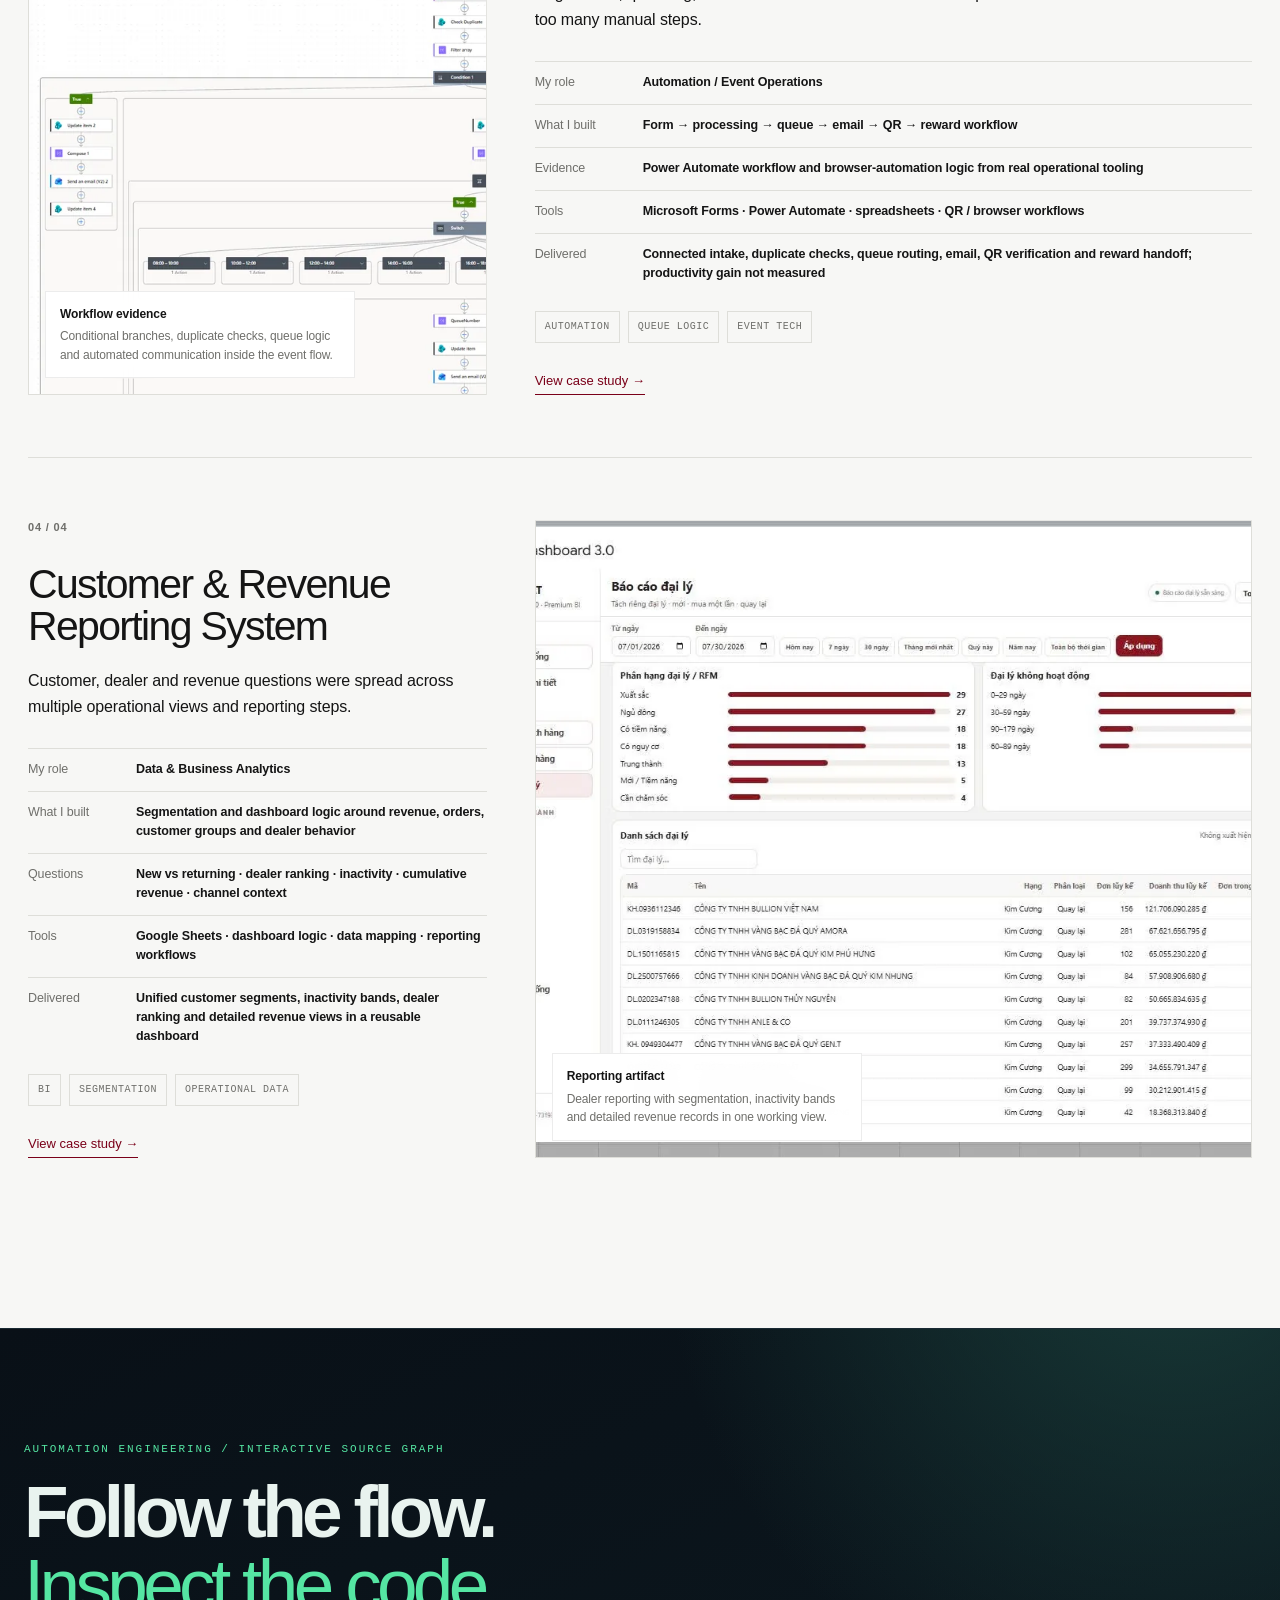
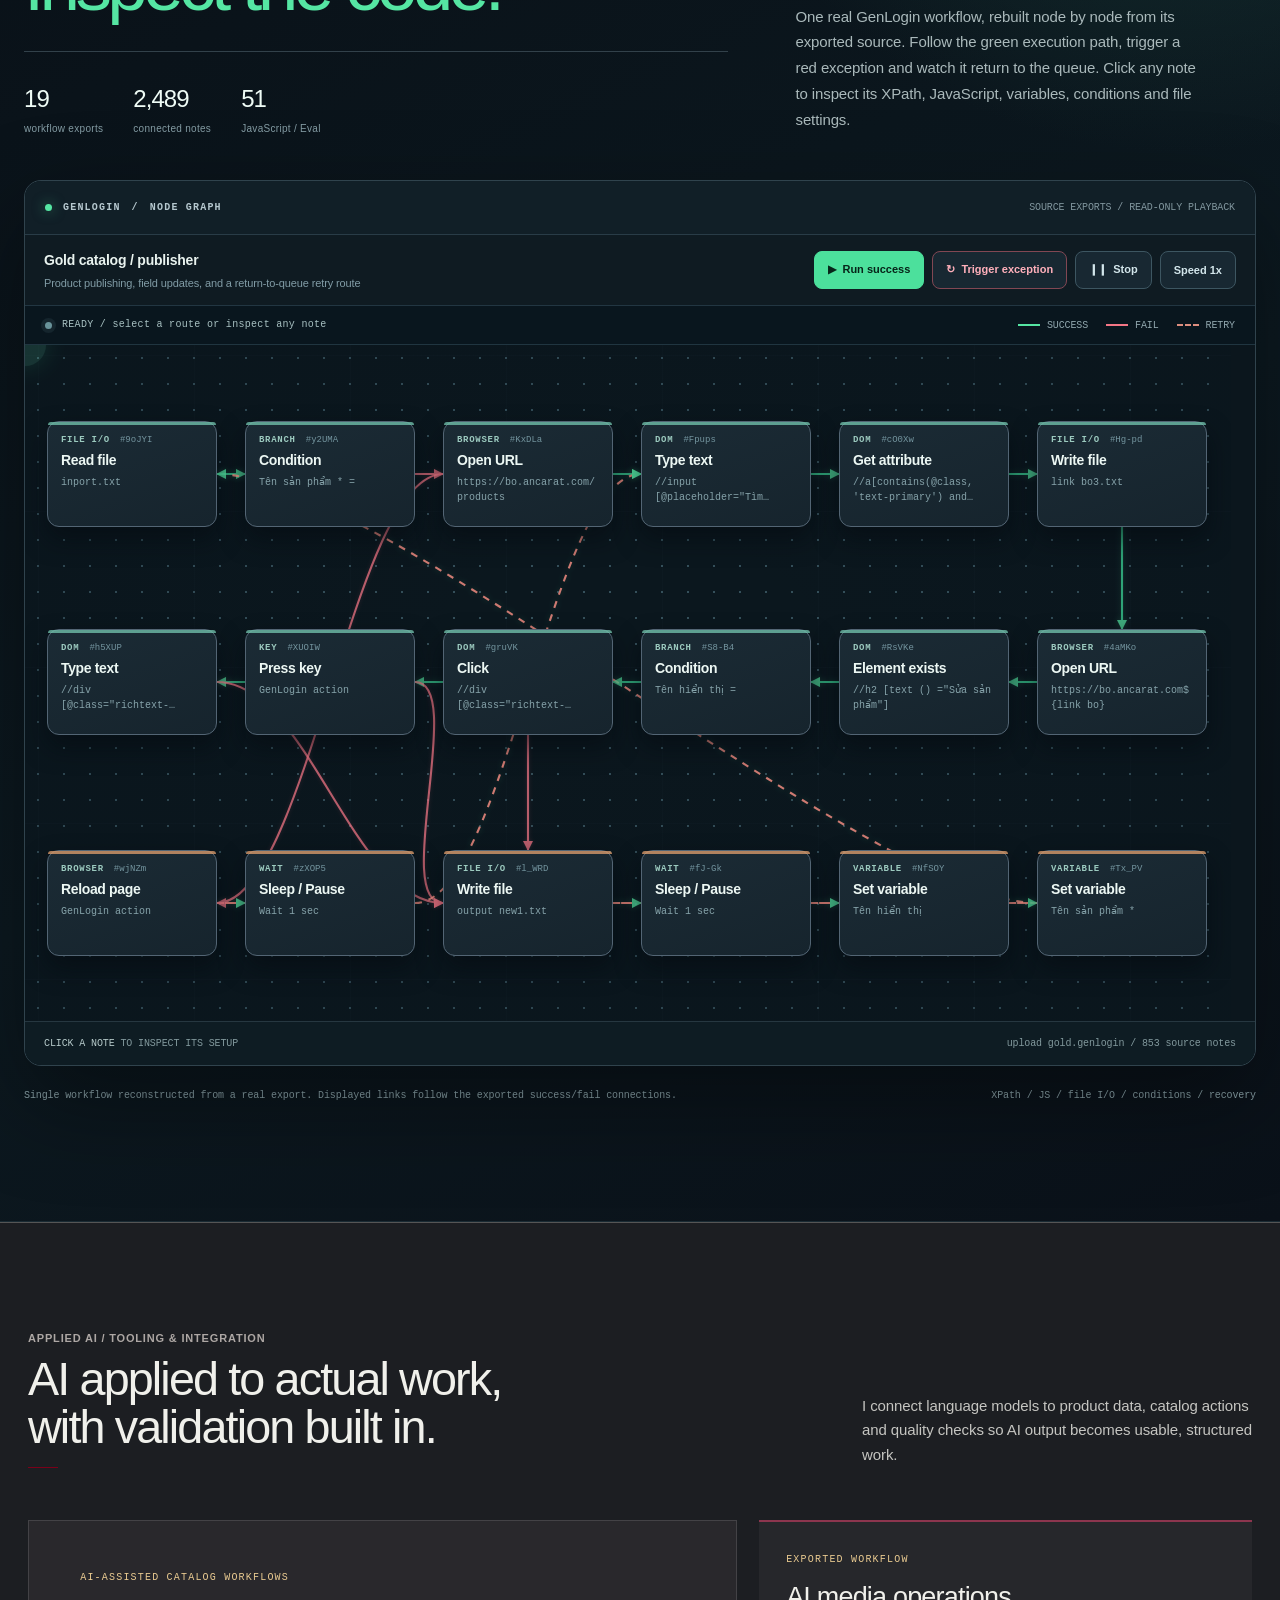
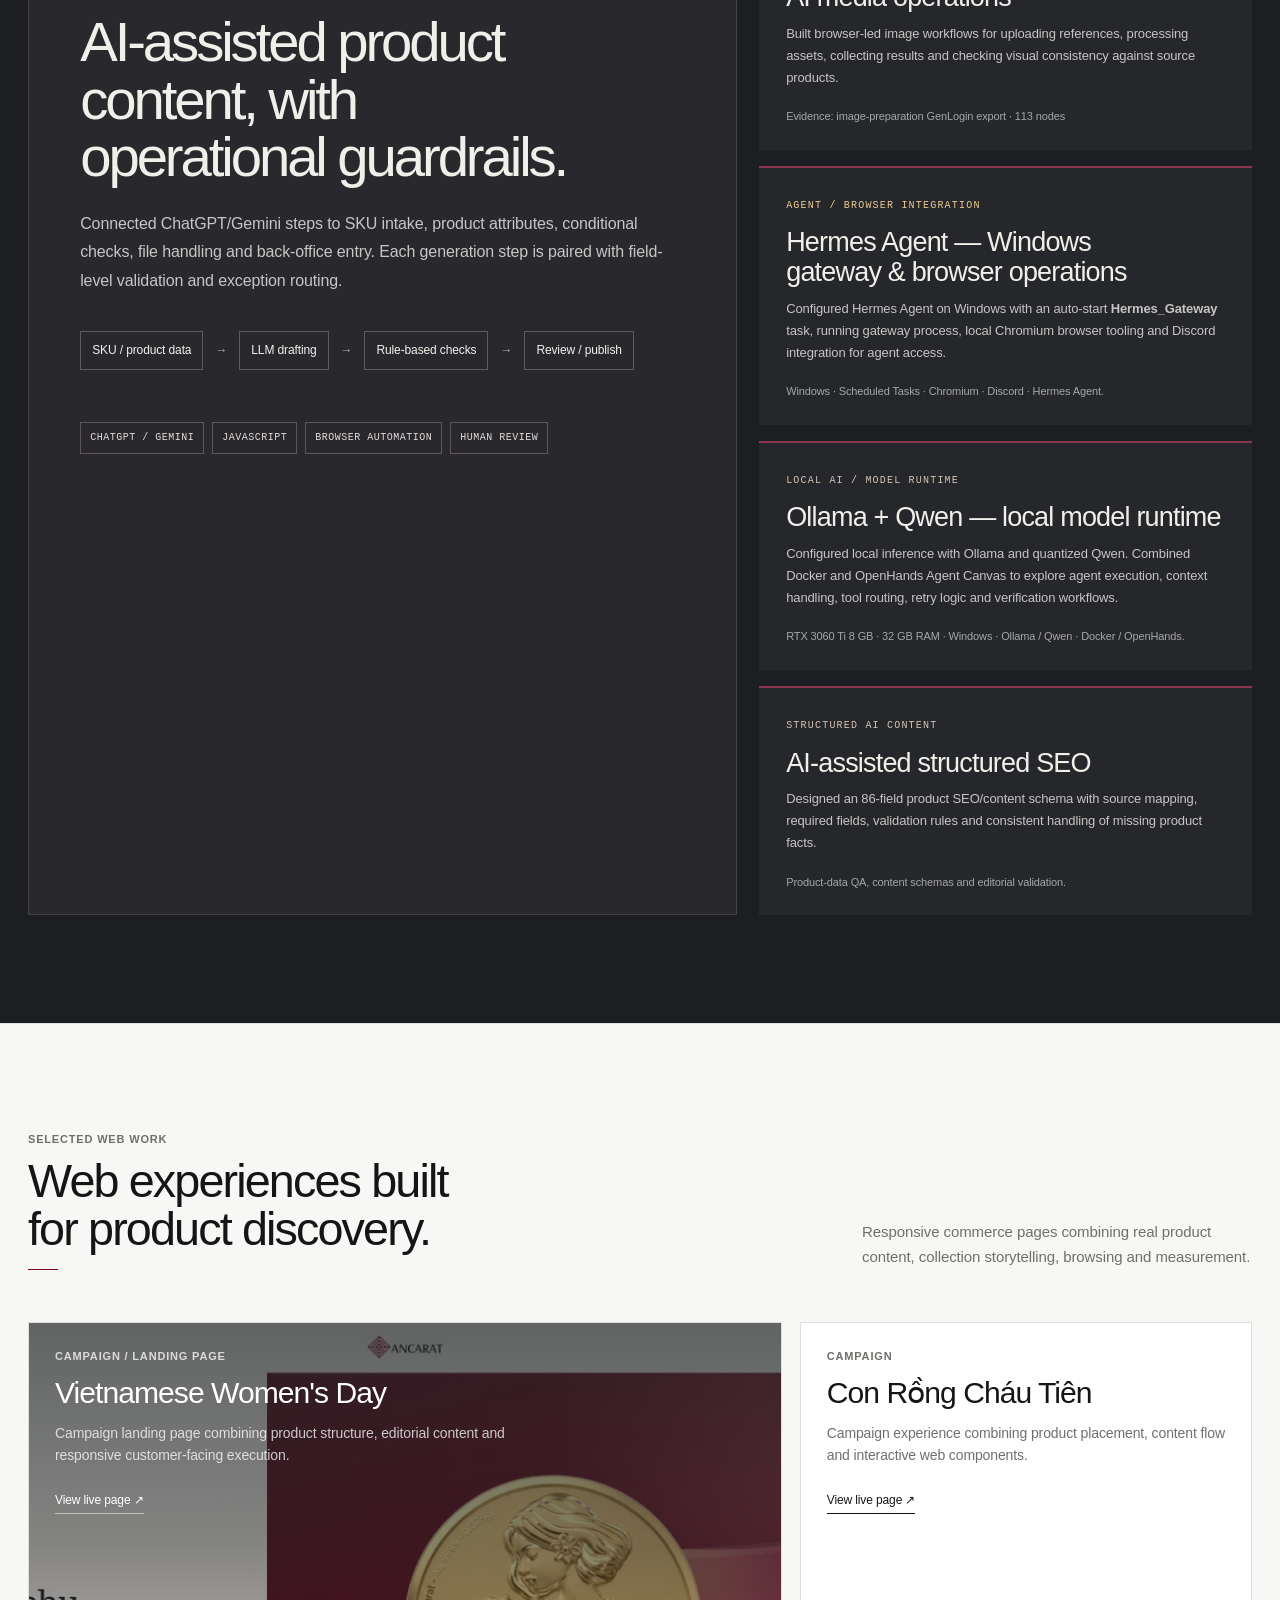
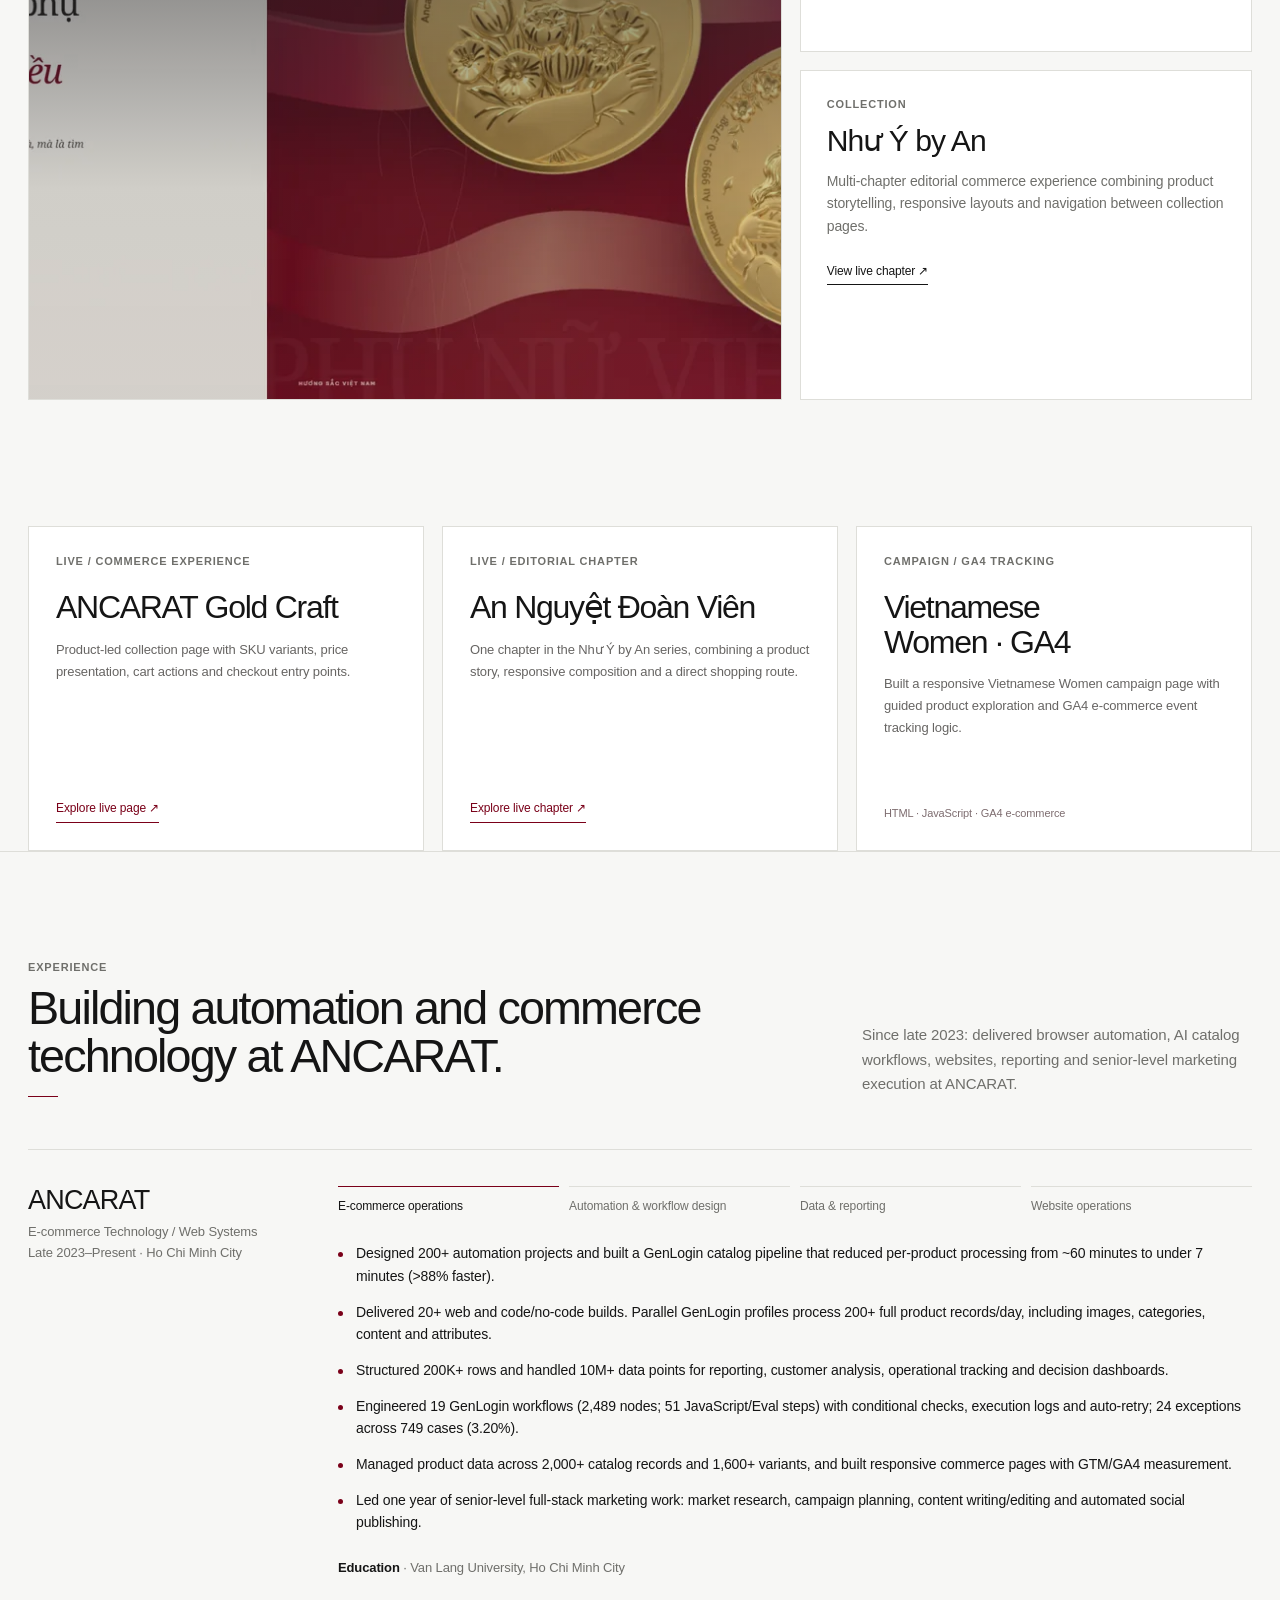
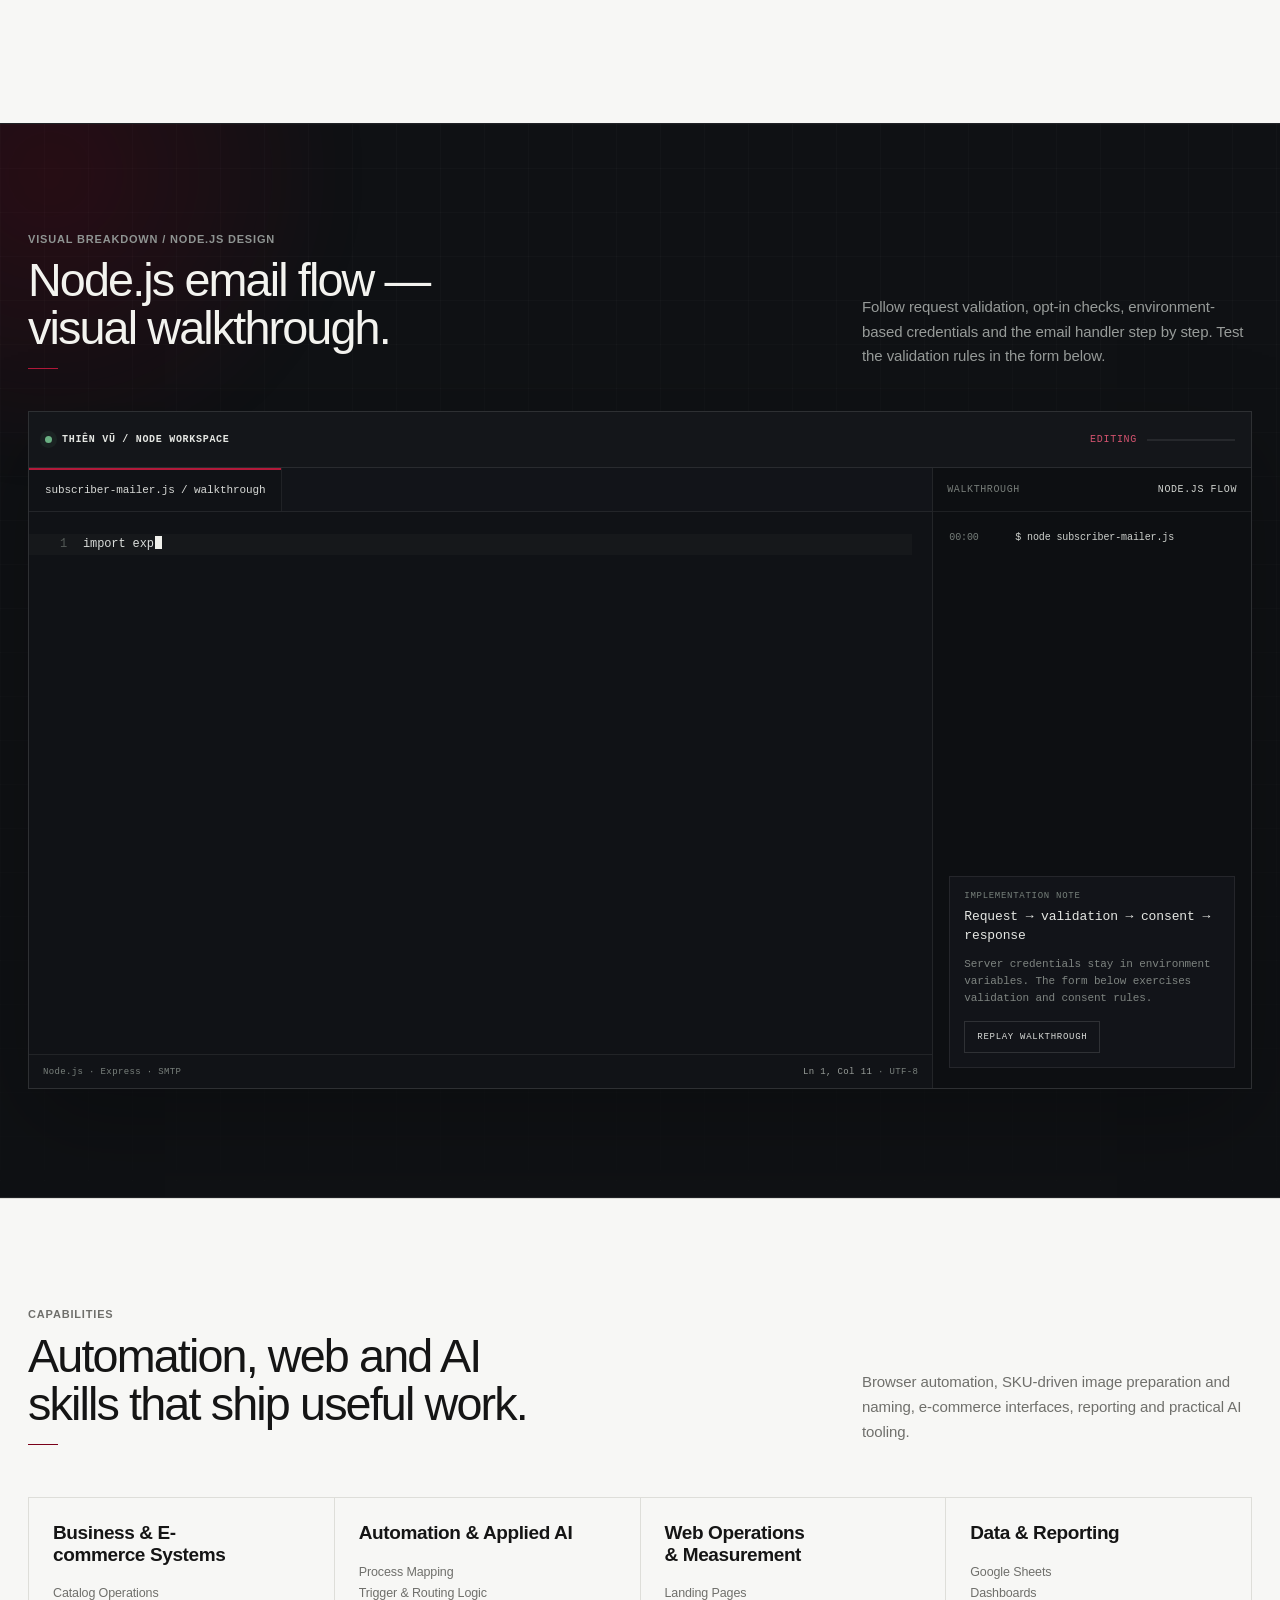
==== commit e564303f: "Phase 13: reduced-motion phủ pseudo-element (*::before/::after) — signalSheen 8s + routeSweep 3.9s v" ====
--- a/index.html
+++ b/index.html
@@ -42,7 +42,7 @@
 
 .web-more{margin-top:18px;display:grid;grid-template-columns:repeat(3,minmax(0,1fr));gap:18px}.web-more-item{background:#fff;border:1px solid var(--line);padding:27px;min-height:325px;display:flex;flex-direction:column;align-items:start}.web-more-item h3{font-size:clamp(24px,2.5vw,36px);line-height:1.08;letter-spacing:-.04em;font-weight:530;margin:22px 0 14px}.web-more-item p{font-size:13px;line-height:1.7;color:#676563;margin:0 0 22px}.web-more-item a{margin-top:auto;font-size:12px;color:var(--accent);border-bottom:1px solid currentColor;padding-bottom:4px}.web-not-live{font-size:11px;margin-top:auto;color:#7e6d70}@media(max-width:1000px){.ai-work-grid,.audited-layout,.audited-numbers>div{grid-template-columns:160px 1fr}.web-more{grid-template-columns:1fr 1fr}}@media(max-width:720px){.audited-section{padding:70px 0}.audited-intro h2{font-size:clamp(42px,10vw,56px)}.audited-numbers>div{grid-template-columns:118px 1fr}.audited-numbers strong{font-size:44px}.workflow-row{grid-template-columns:30px minmax(0,1fr) 94px;gap:9px;padding:19px 0}.workflow-row h3{font-size:19px}.workflow-category{display:none}.workflow-row>strong{font-size:23px}.workflow-row>strong small{display:block;font-size:9px}.ai-work-feature h3{font-size:clamp(34px,9vw,49px)}.ai-steps{gap:8px}.web-more{grid-template-columns:1fr}.web-more-item{min-height:260px}.hero-github{display:inline-block}}@media(prefers-reduced-motion:reduce){.workflow-filter{transition:none!important}}.system-boot,.work-index{display:none!important}body.booting{overflow:auto!important}.hero-v2 .hero-meta .hero-github{color:#8b0020!important;border-bottom:1px solid currentColor;font-weight:600}</style>
 
-</head>
+<style id="xl-reduced-motion-pseudo">@media(prefers-reduced-motion:reduce){*,*::before,*::after{transition:none!important;animation:none!important}}</style></head>
 <body>
 <noscript><style>.system-boot{display:none!important}.reveal{opacity:1!important;transform:none!important;visibility:visible!important}.web-card.has-shot::before{display:none!important}.metric-live-number,.signal-number{opacity:1!important}.work-index{display:none!important}</style></noscript>
   <div class="system-boot" id="system-boot" aria-label="Portfolio introduction">
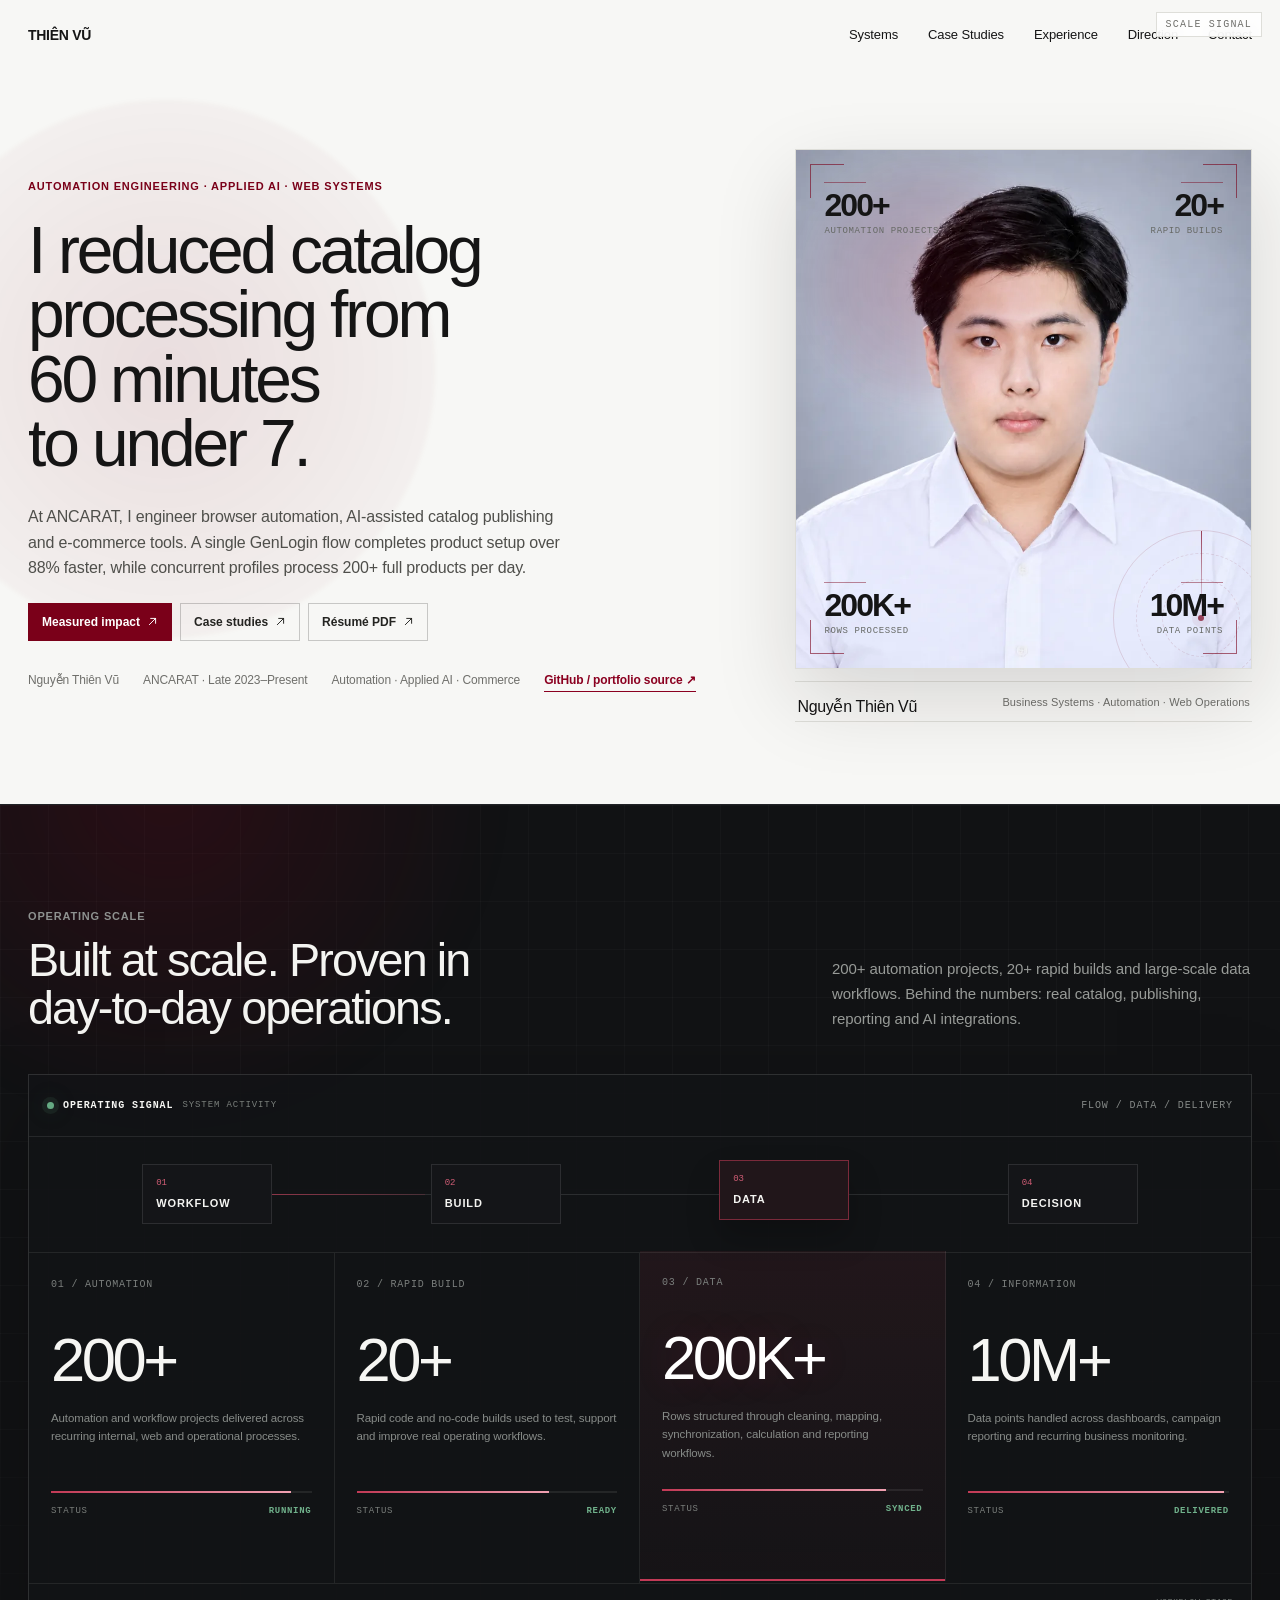
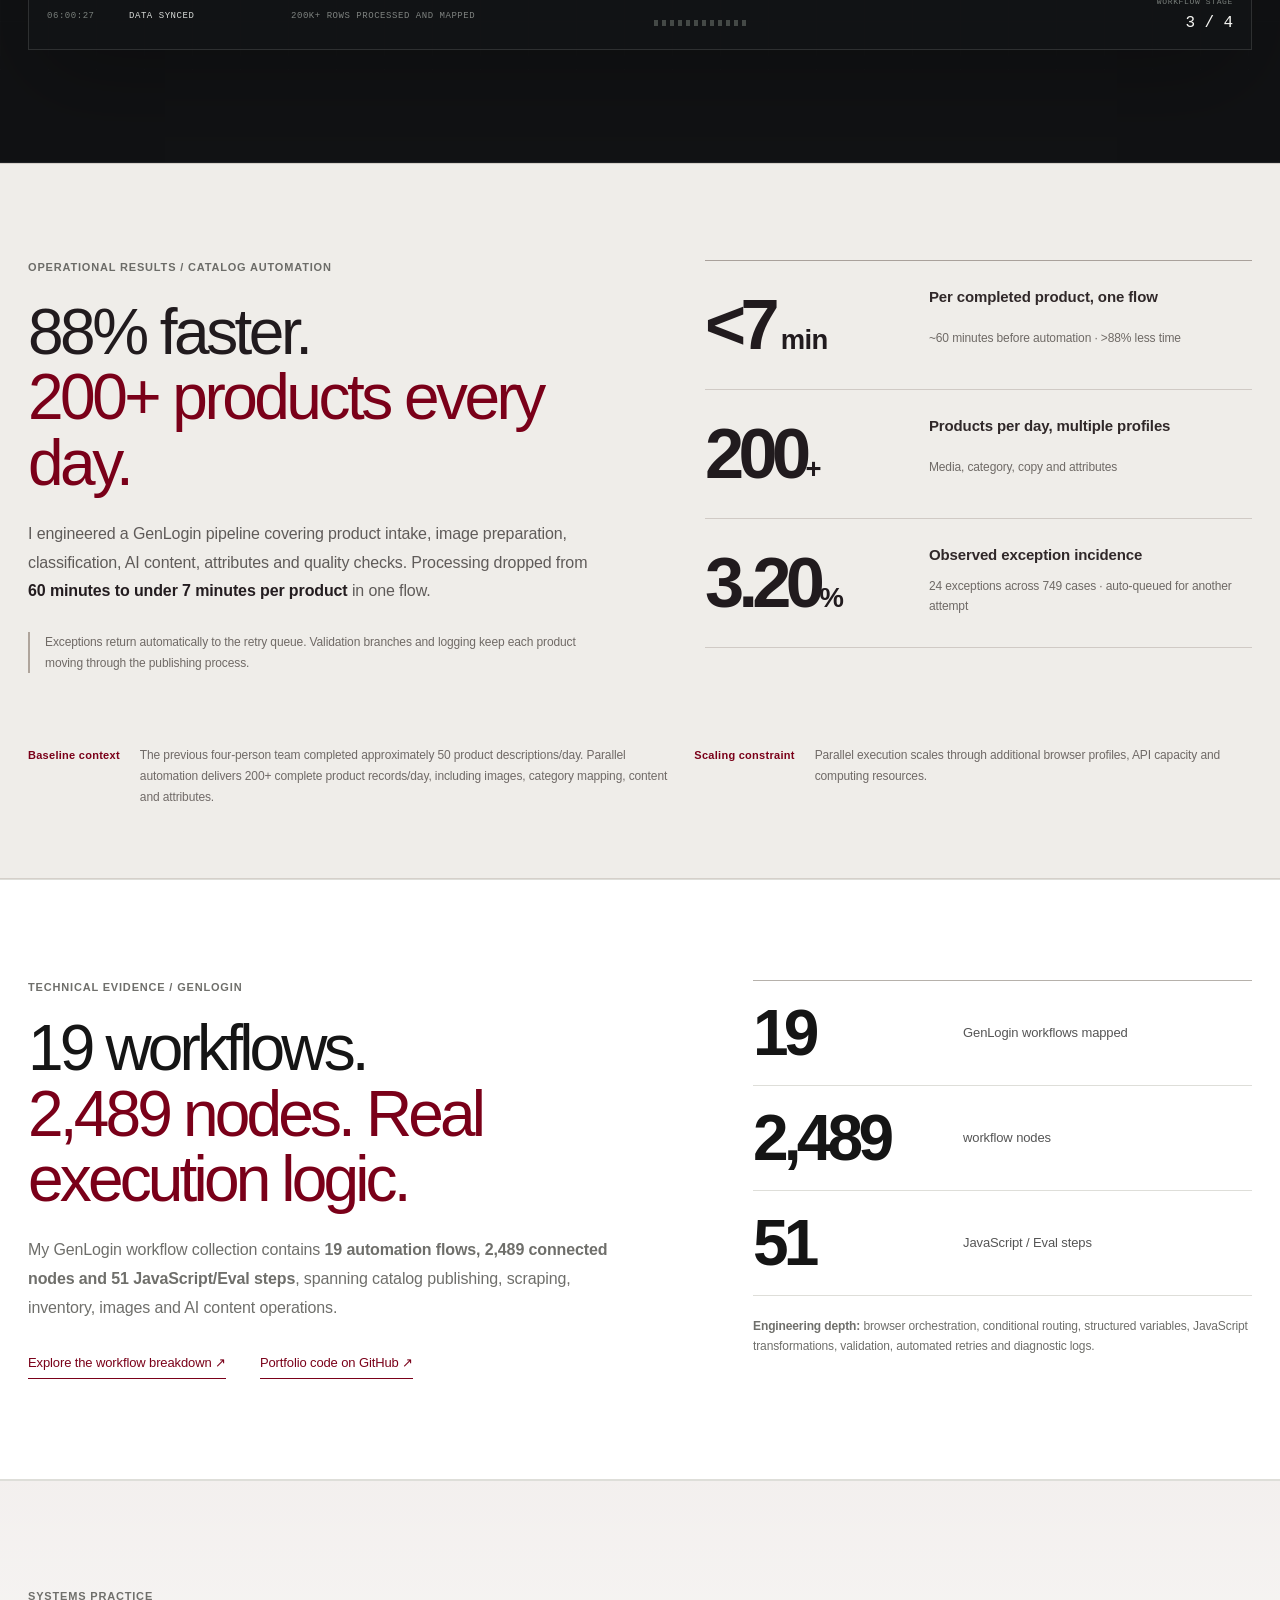
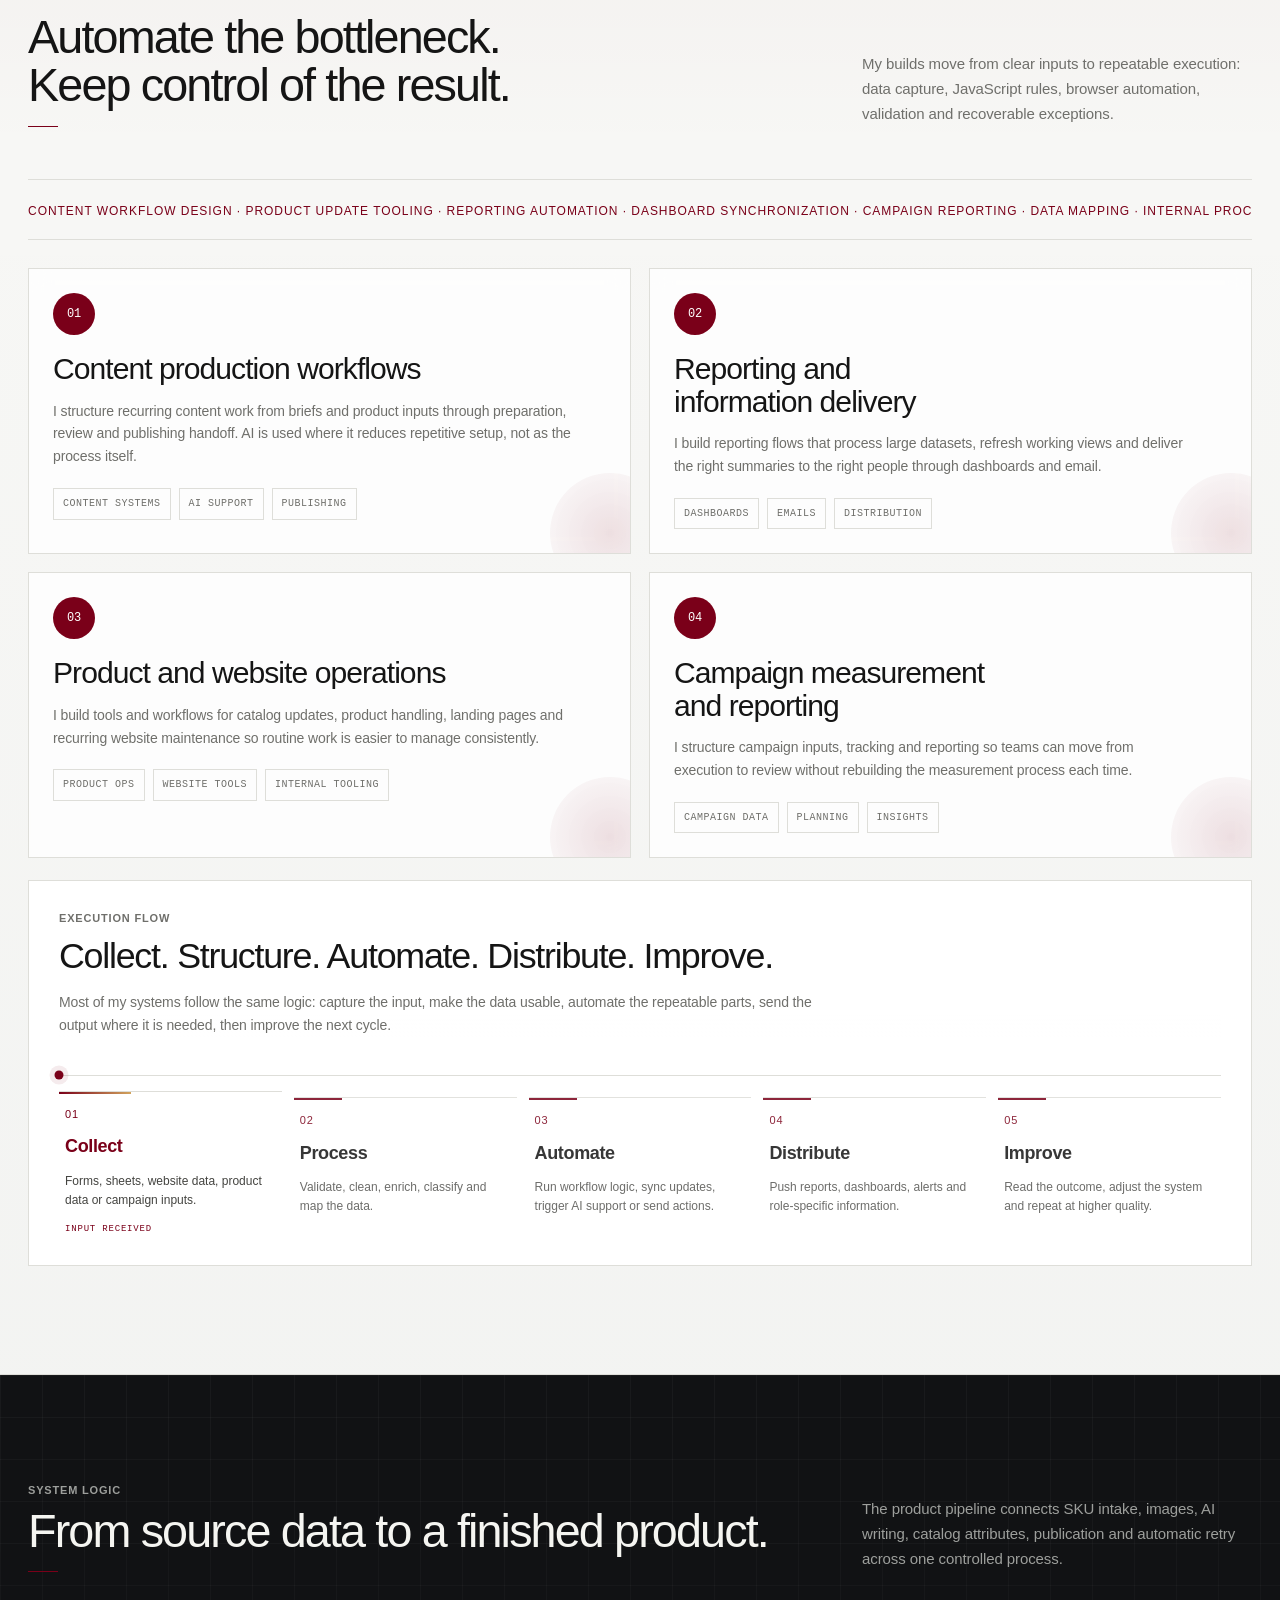
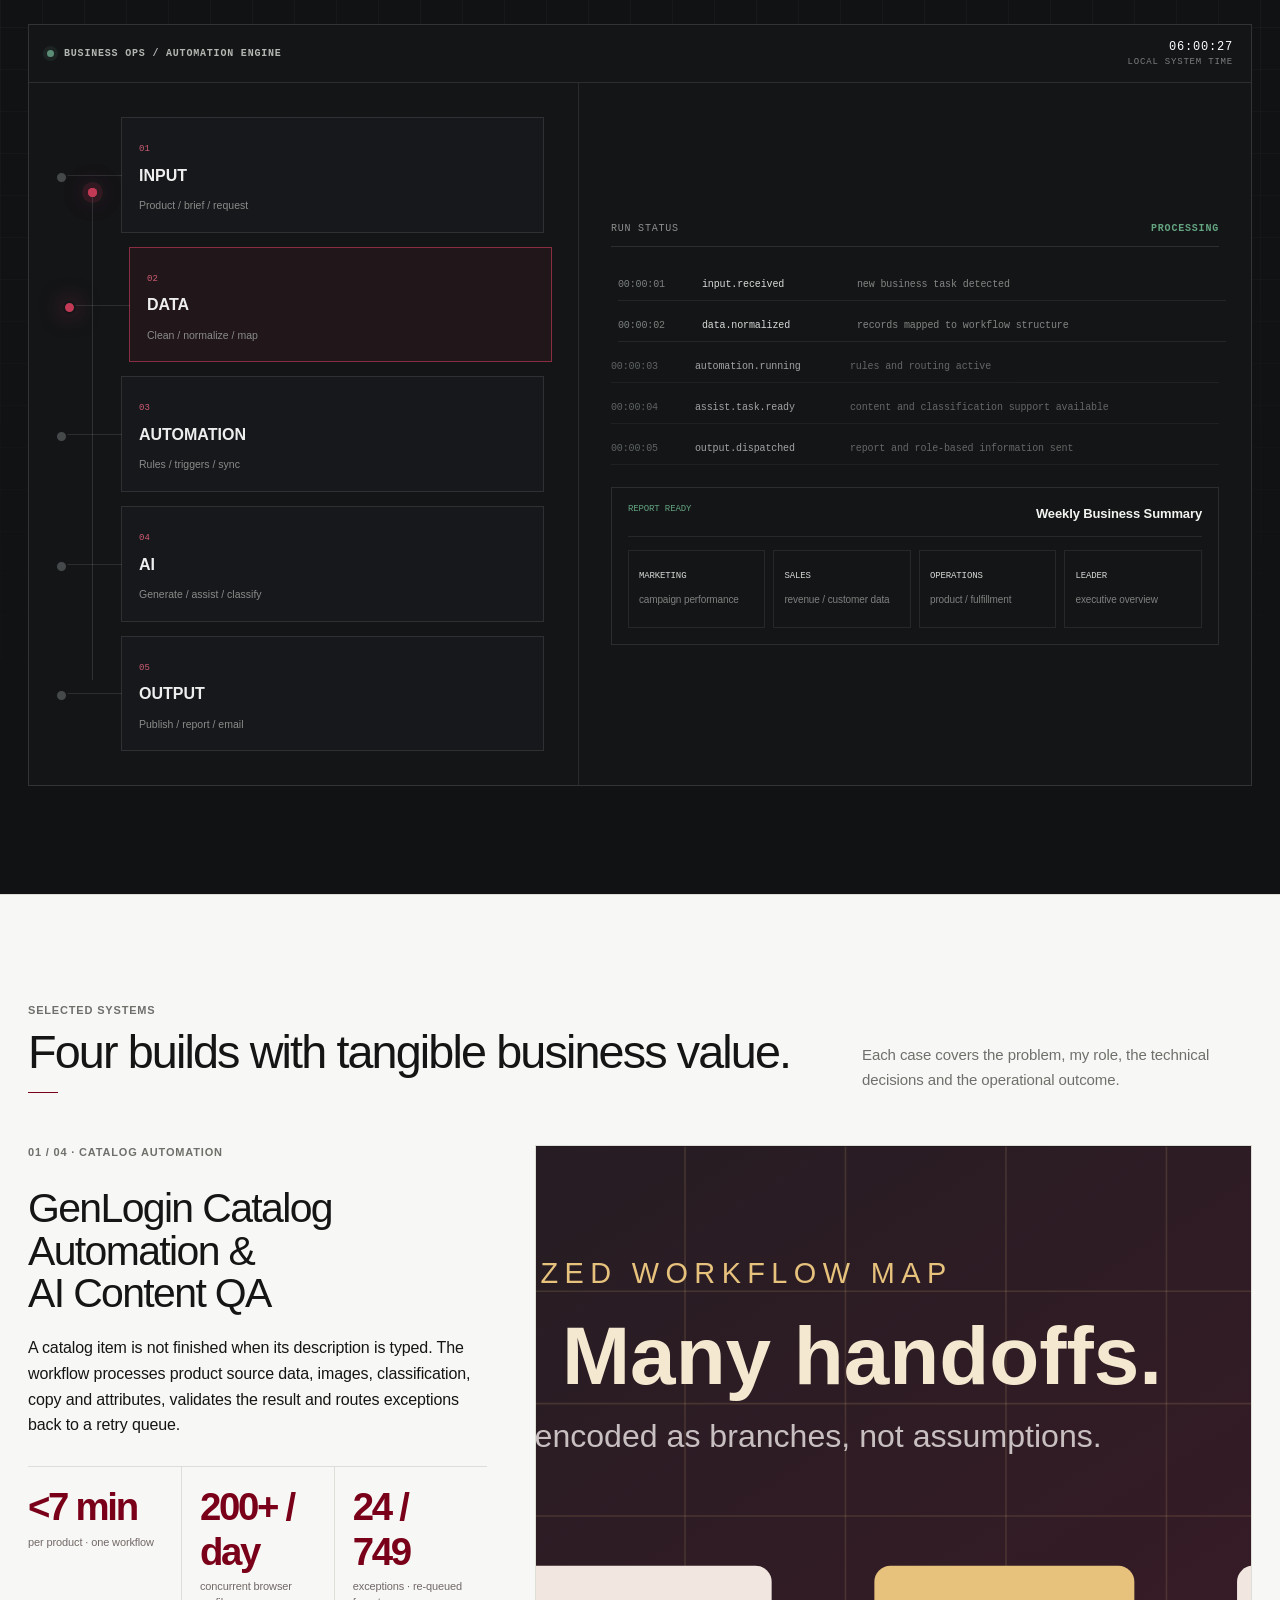
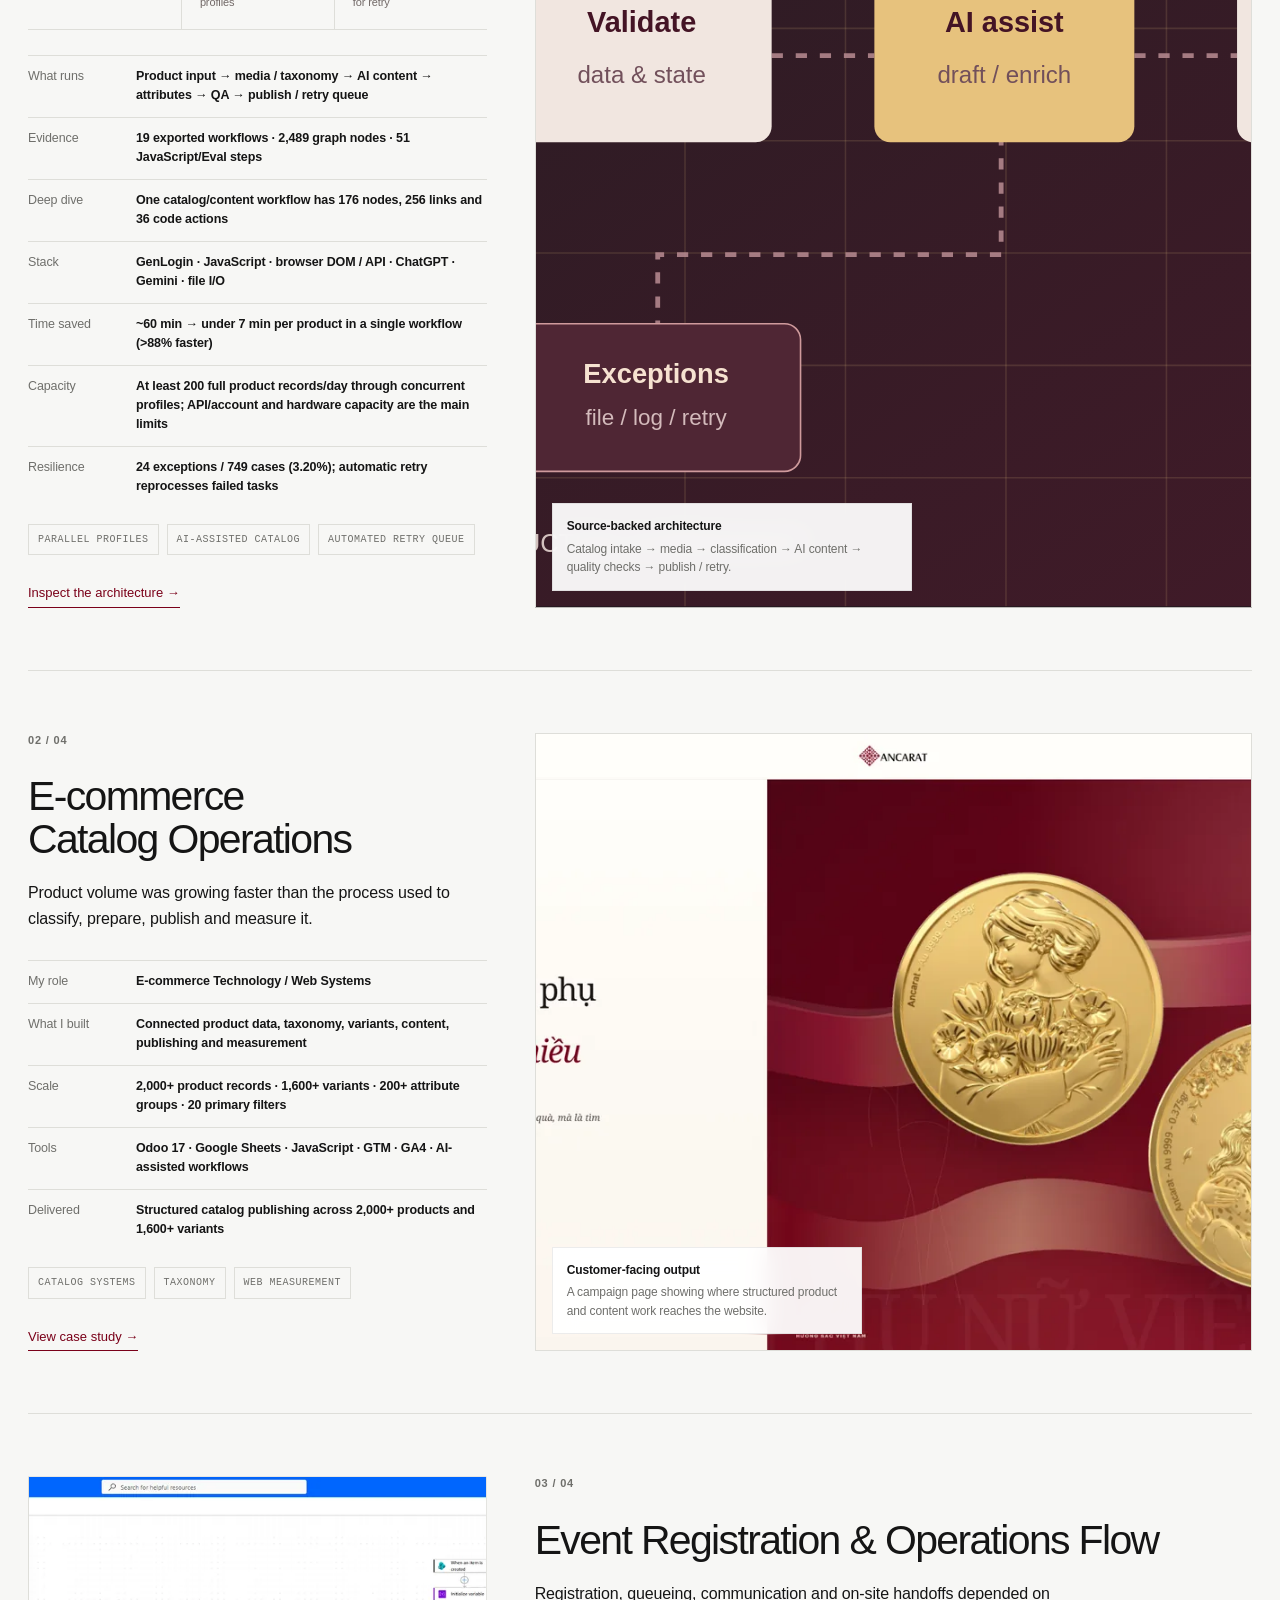
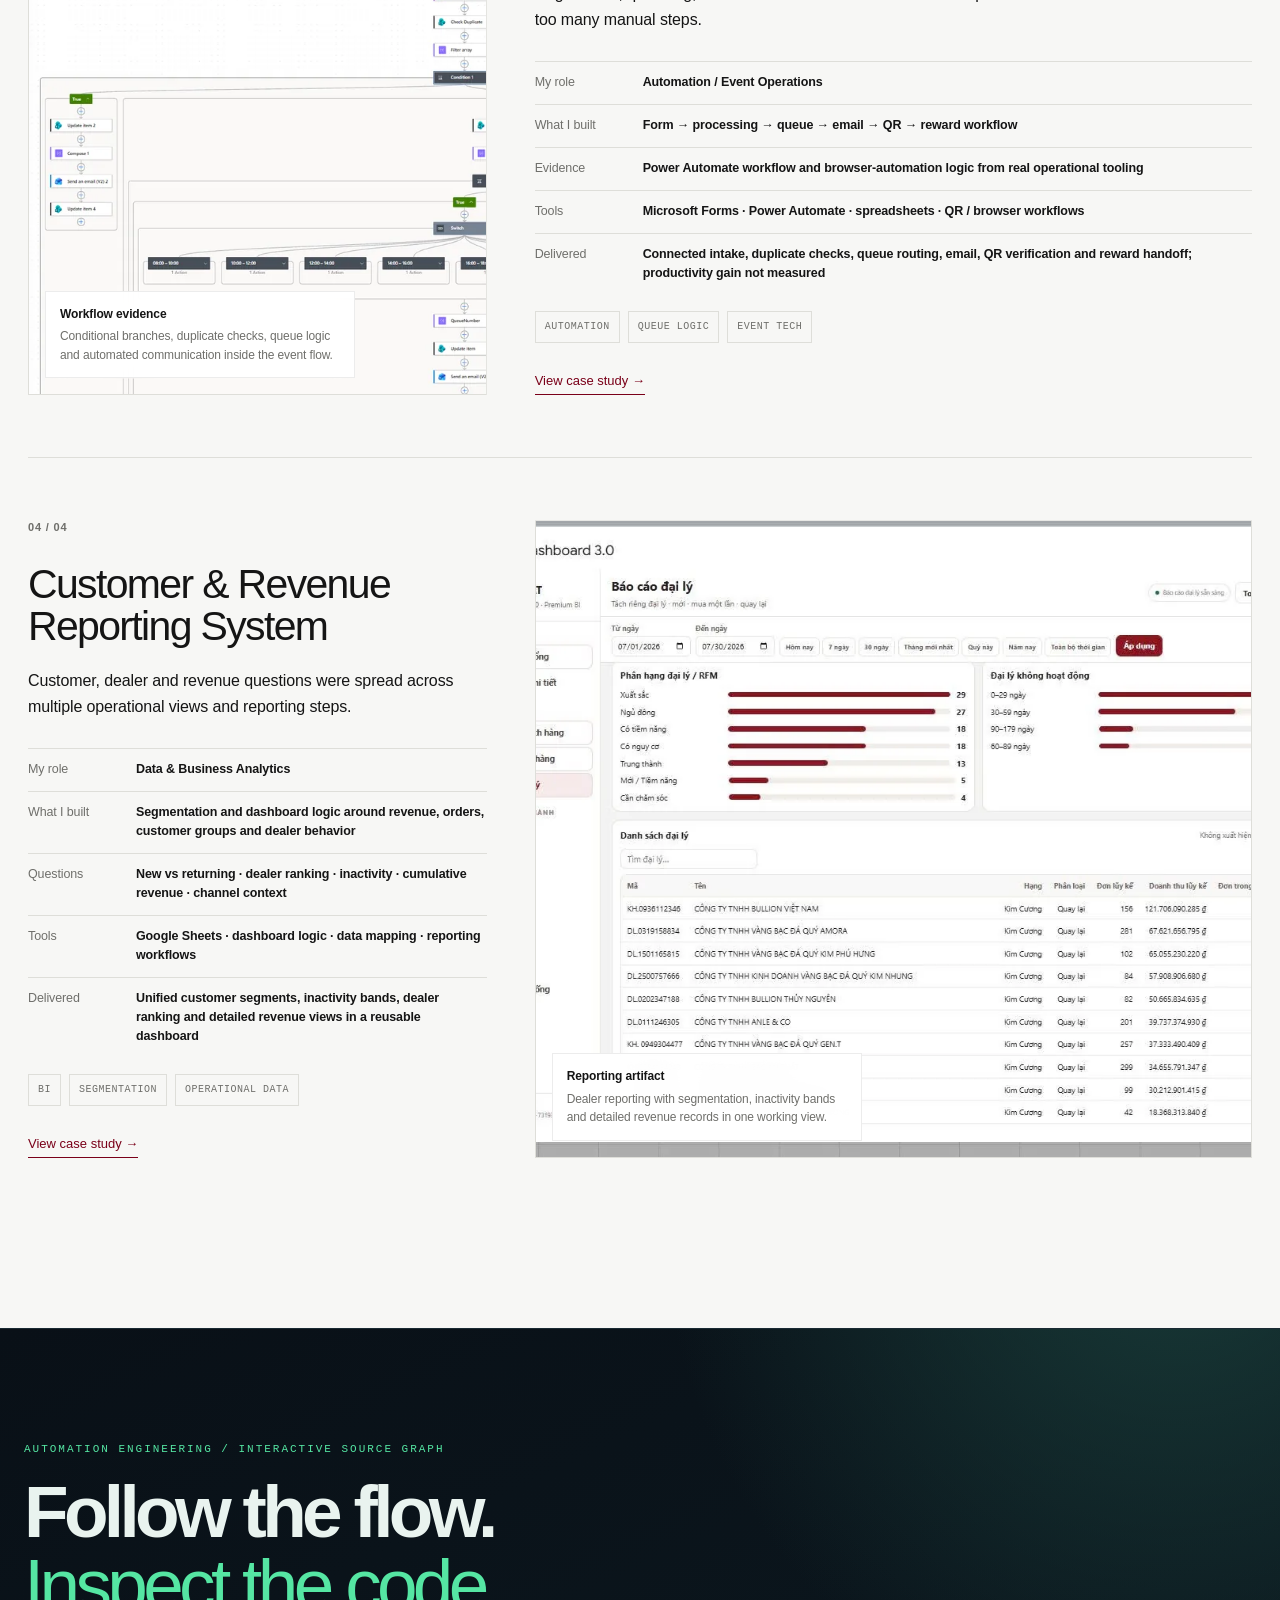
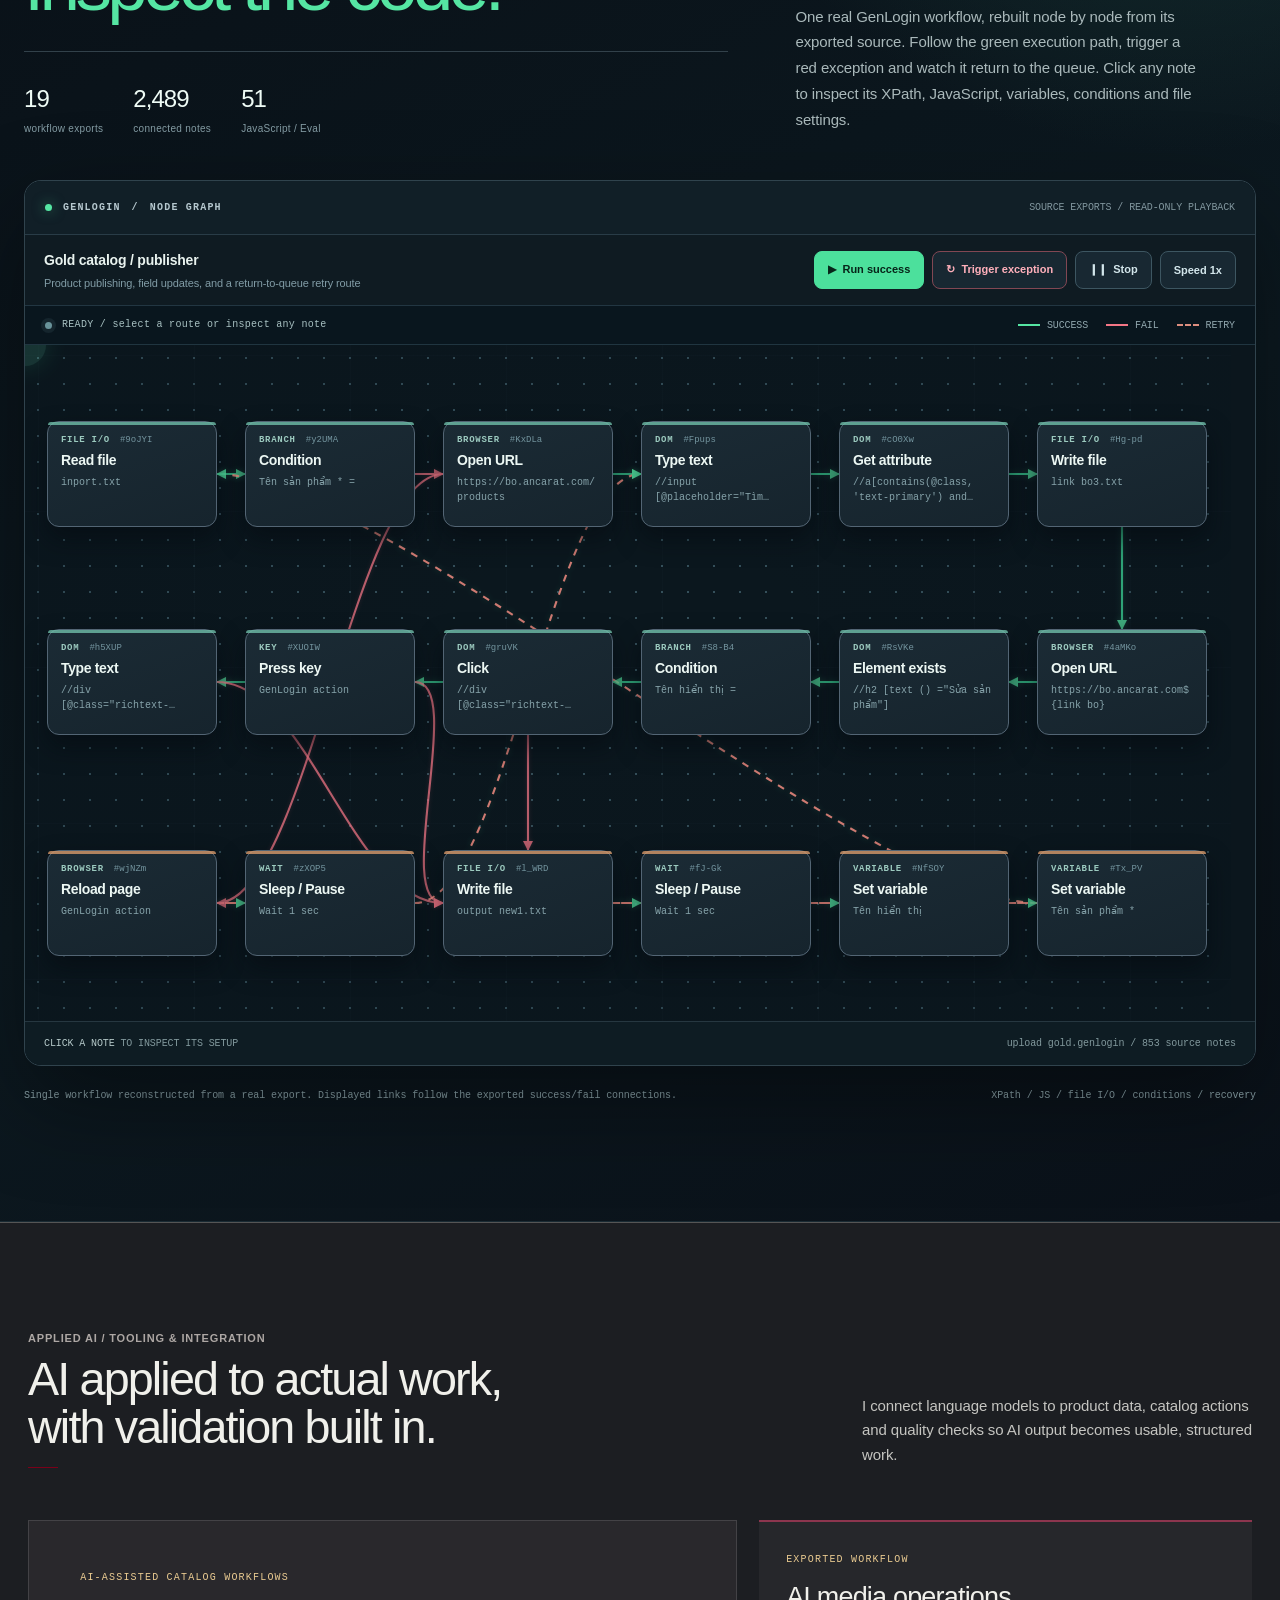
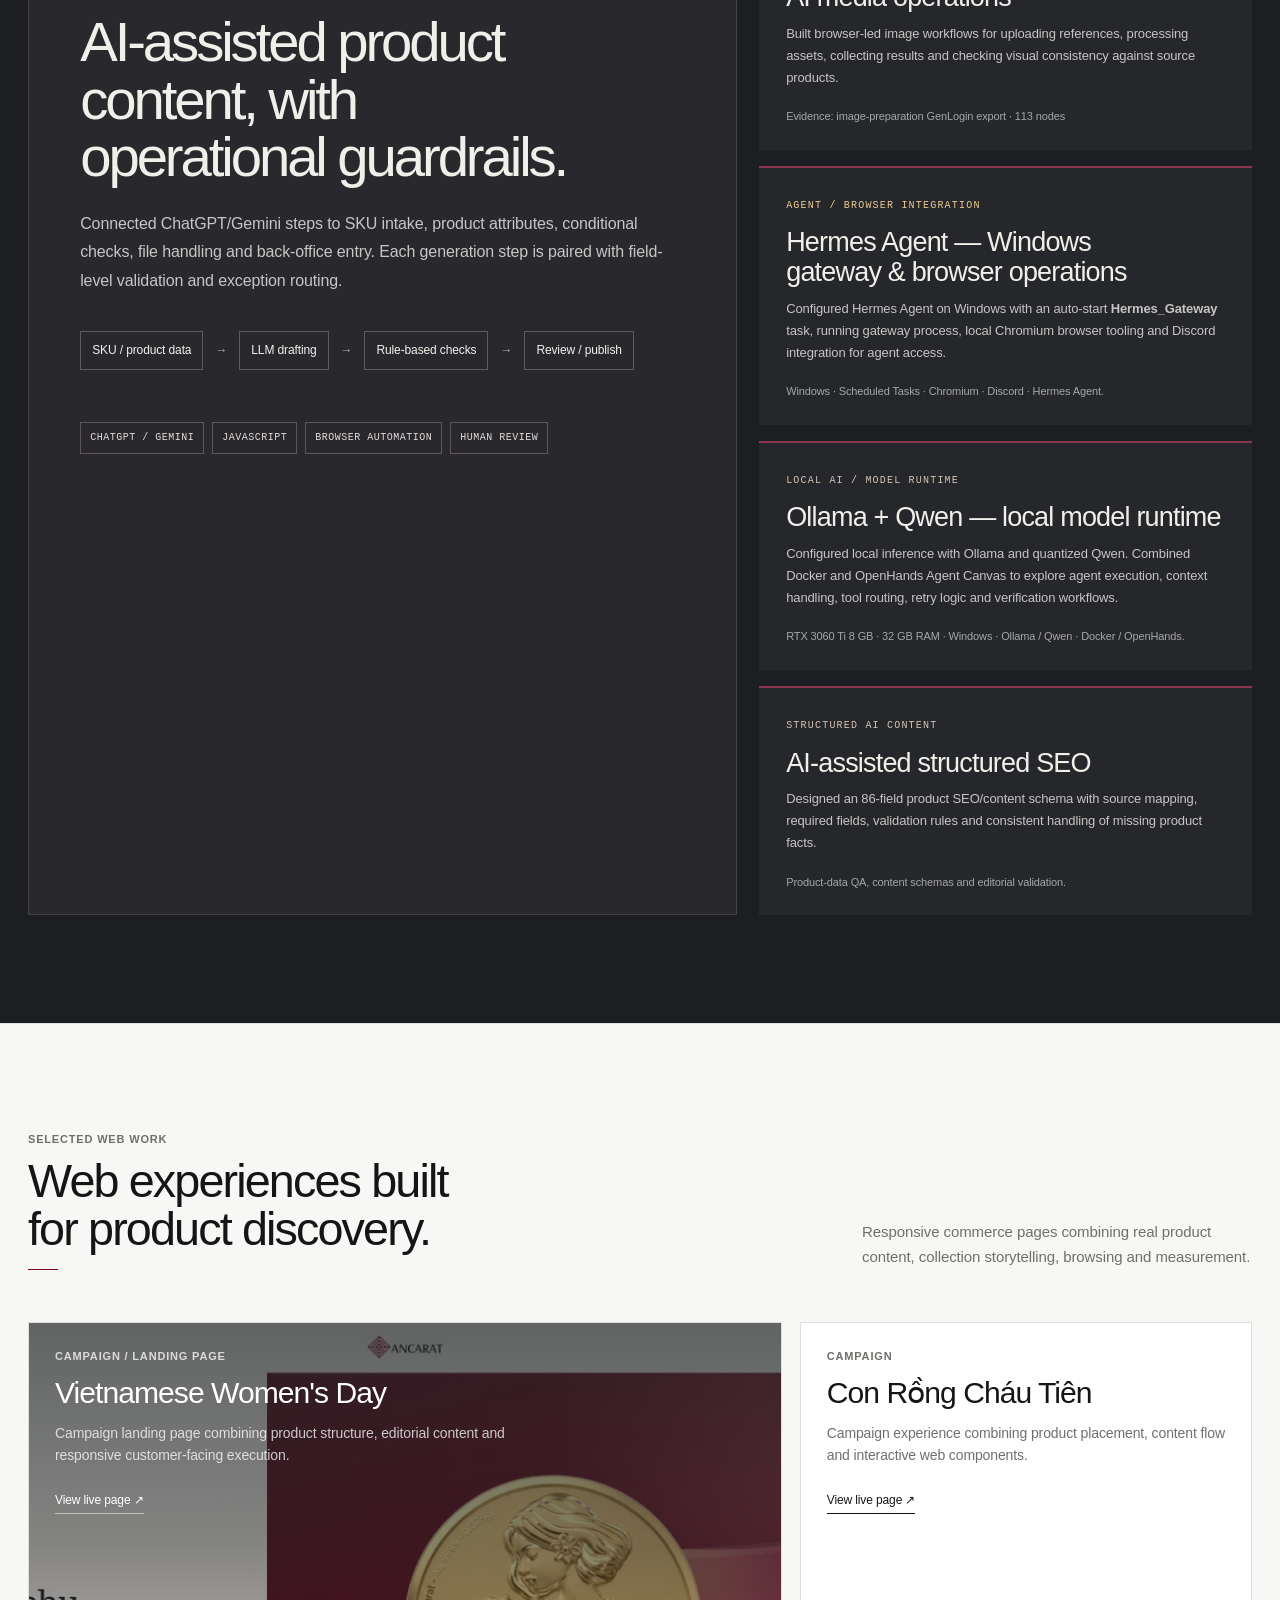
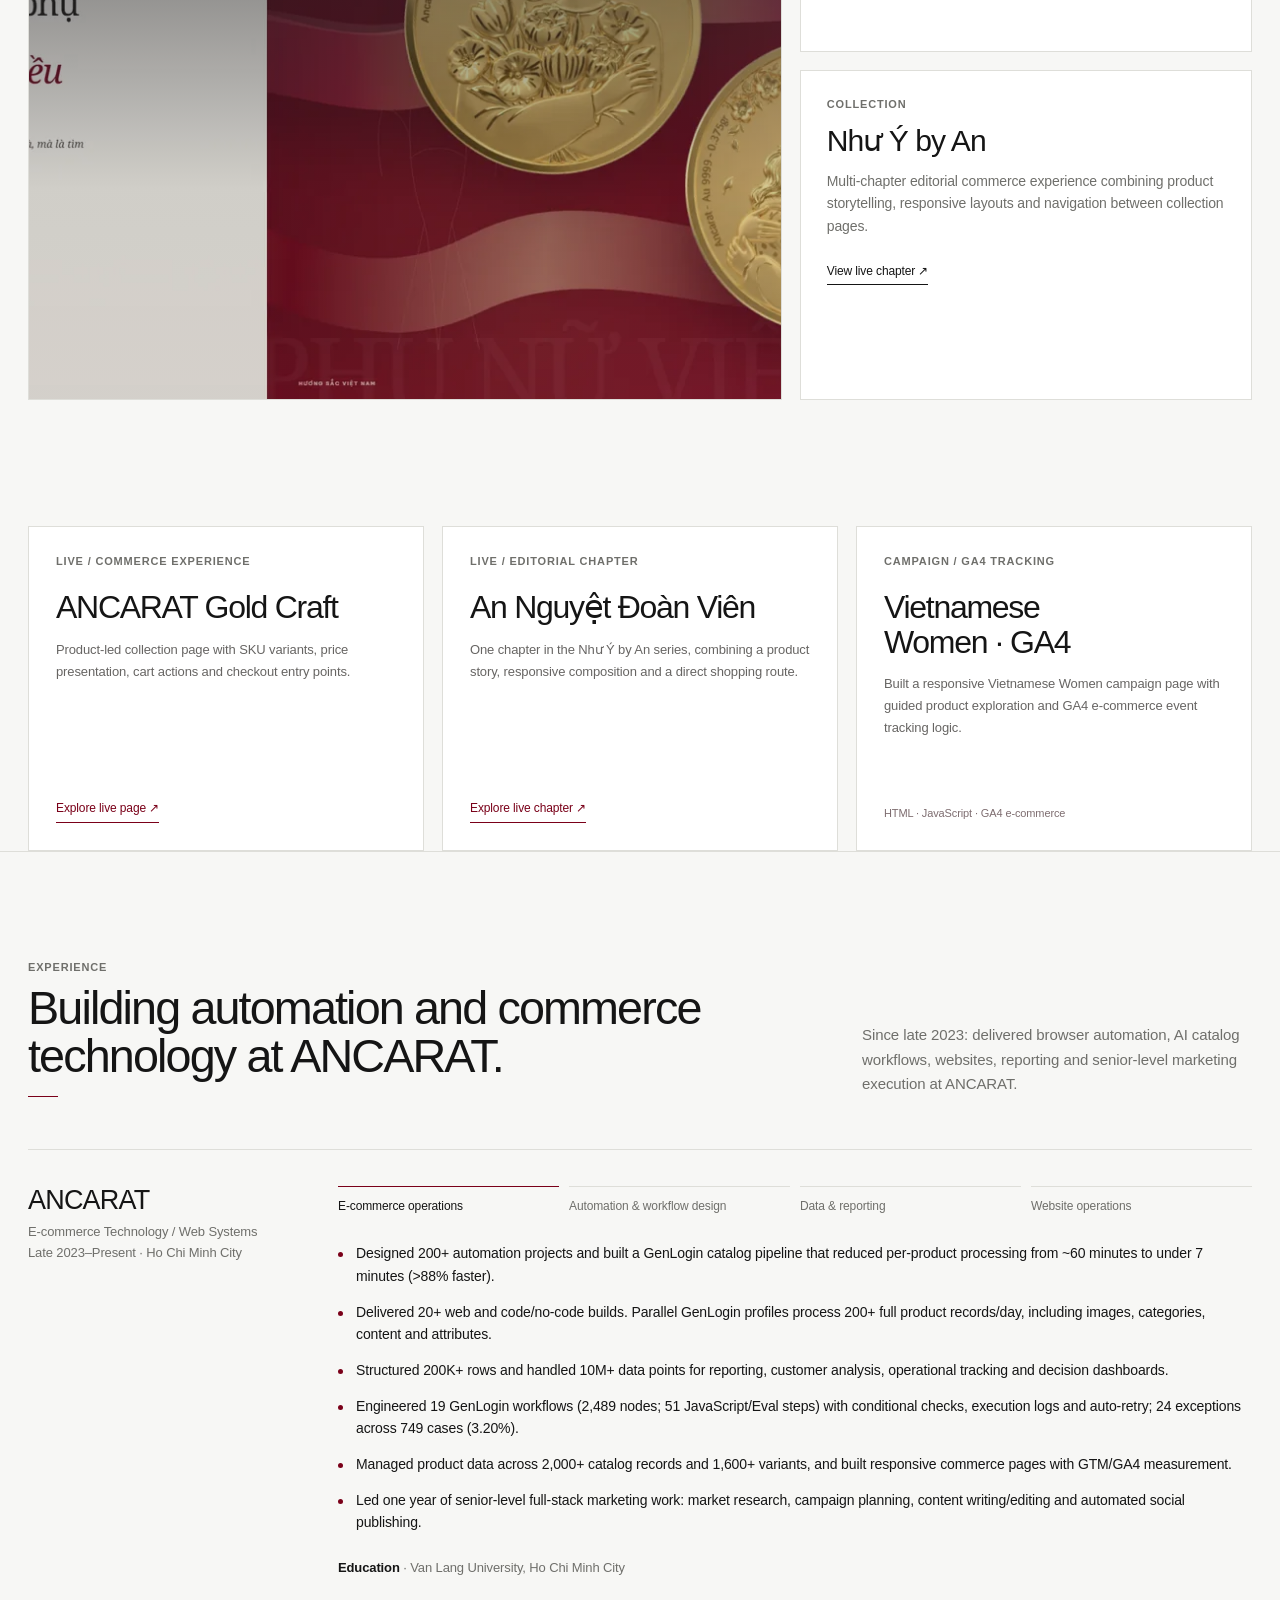
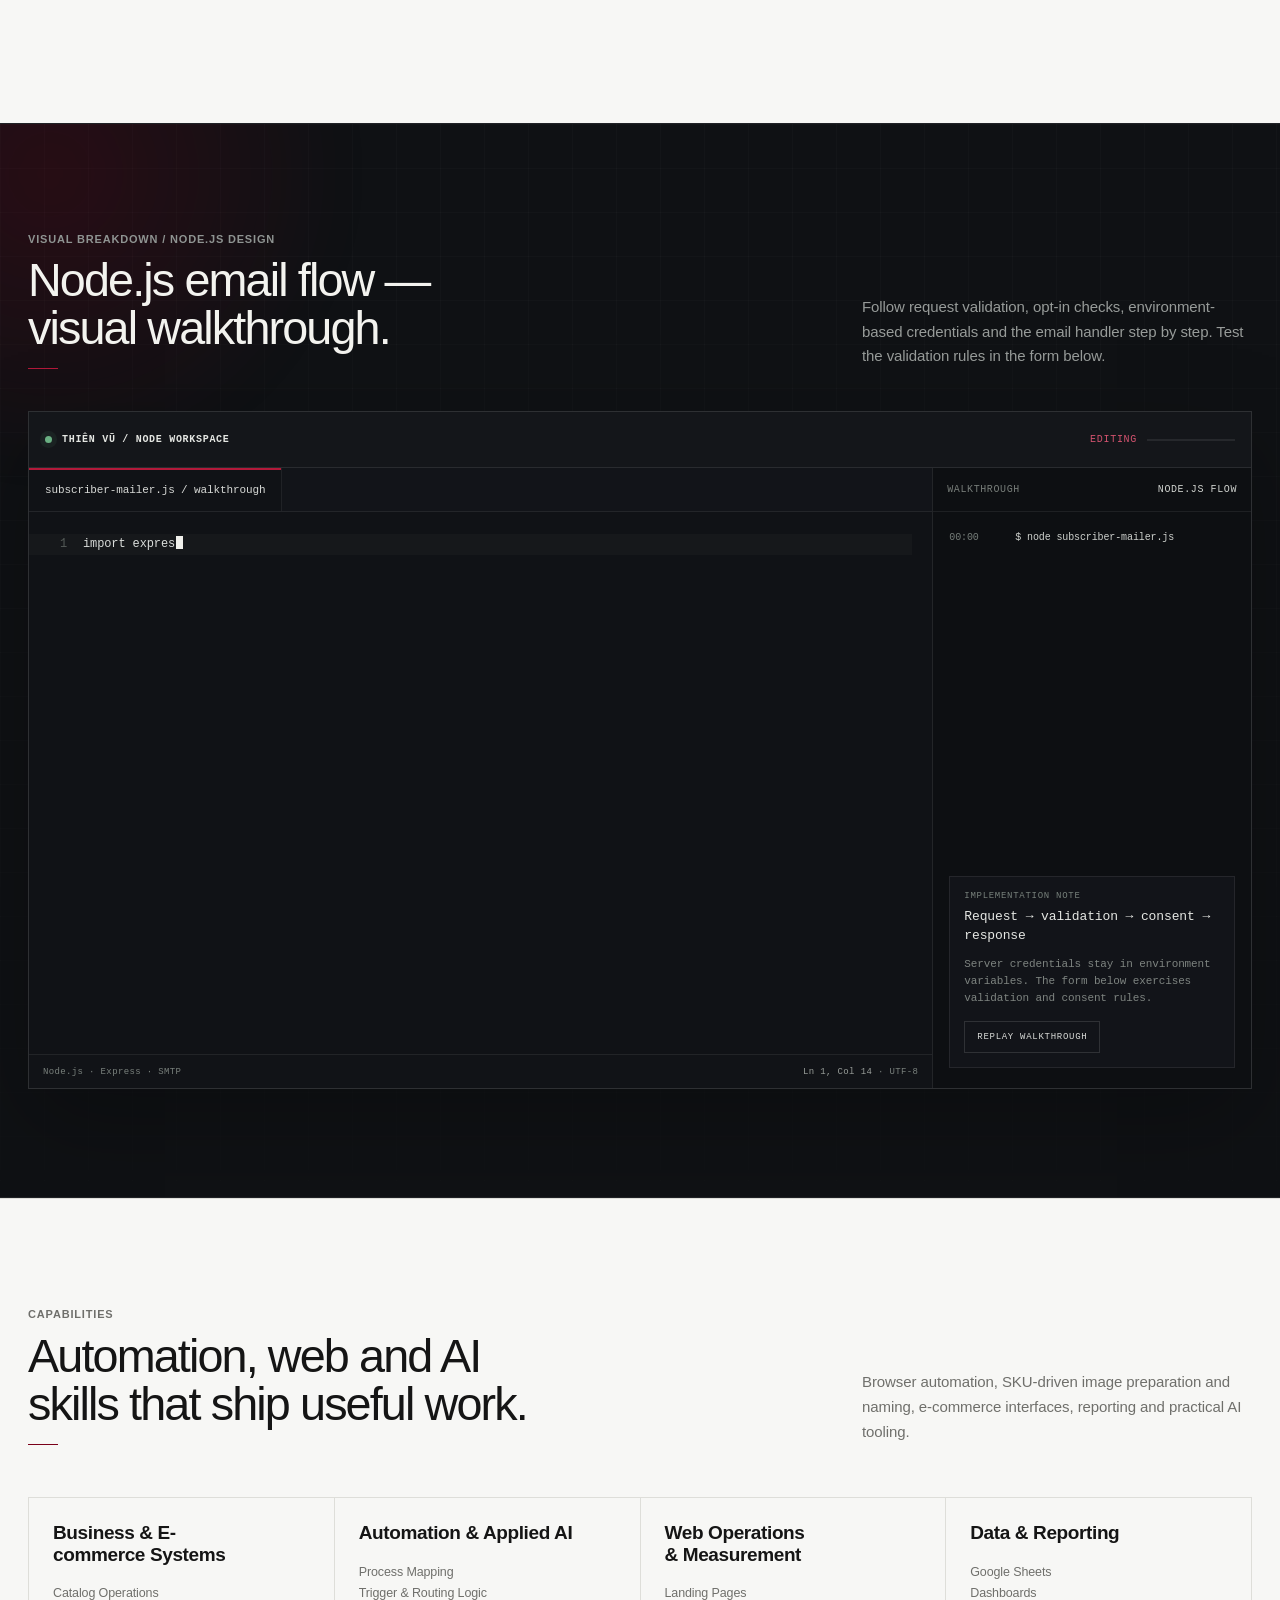
==== commit 16762485: "Phase 14: micro-interaction layer - them hover/active cho 6 nhom control (chi them, khong sua rule c" ====
--- a/index.html
+++ b/index.html
@@ -42,7 +42,16 @@
 
 .web-more{margin-top:18px;display:grid;grid-template-columns:repeat(3,minmax(0,1fr));gap:18px}.web-more-item{background:#fff;border:1px solid var(--line);padding:27px;min-height:325px;display:flex;flex-direction:column;align-items:start}.web-more-item h3{font-size:clamp(24px,2.5vw,36px);line-height:1.08;letter-spacing:-.04em;font-weight:530;margin:22px 0 14px}.web-more-item p{font-size:13px;line-height:1.7;color:#676563;margin:0 0 22px}.web-more-item a{margin-top:auto;font-size:12px;color:var(--accent);border-bottom:1px solid currentColor;padding-bottom:4px}.web-not-live{font-size:11px;margin-top:auto;color:#7e6d70}@media(max-width:1000px){.ai-work-grid,.audited-layout,.audited-numbers>div{grid-template-columns:160px 1fr}.web-more{grid-template-columns:1fr 1fr}}@media(max-width:720px){.audited-section{padding:70px 0}.audited-intro h2{font-size:clamp(42px,10vw,56px)}.audited-numbers>div{grid-template-columns:118px 1fr}.audited-numbers strong{font-size:44px}.workflow-row{grid-template-columns:30px minmax(0,1fr) 94px;gap:9px;padding:19px 0}.workflow-row h3{font-size:19px}.workflow-category{display:none}.workflow-row>strong{font-size:23px}.workflow-row>strong small{display:block;font-size:9px}.ai-work-feature h3{font-size:clamp(34px,9vw,49px)}.ai-steps{gap:8px}.web-more{grid-template-columns:1fr}.web-more-item{min-height:260px}.hero-github{display:inline-block}}@media(prefers-reduced-motion:reduce){.workflow-filter{transition:none!important}}.system-boot,.work-index{display:none!important}body.booting{overflow:auto!important}.hero-v2 .hero-meta .hero-github{color:#8b0020!important;border-bottom:1px solid currentColor;font-weight:600}</style>
 
-<style id="xl-reduced-motion-pseudo">@media(prefers-reduced-motion:reduce){*,*::before,*::after{transition:none!important;animation:none!important}}</style></head>
+<style id="xl-reduced-motion-pseudo">@media(prefers-reduced-motion:reduce){*,*::before,*::after{transition:none!important;animation:none!important}}</style><style id="xl-micro-hover">
+/* MICRO-INTERACTION LAYER - additive; chi them hover/active cho control chua co phan hoi, khong sua/xoa rule cu */
+.live-node:hover{border-color:rgba(194,58,86,.45);background:#1b1a1e}
+.live-node:active{transform:translateX(8px) scale(.985)}
+#glx .glx-close:hover{background:#24495a;border-color:#52788a;color:#fff}
+.contact-links .contact-copy:hover{color:var(--accent);border-bottom-color:var(--accent)}
+.hero-github:hover,a[href^="https://github.com/vaicauchuyentreninternet-crypto/thien-vu-portfolio"]:hover{opacity:.72}
+a[href^="https://mail.google.com"]:hover,a[href="#workflow-index"]:hover{opacity:.72}
+</style>
+</head>
 <body>
 <noscript><style>.system-boot{display:none!important}.reveal{opacity:1!important;transform:none!important;visibility:visible!important}.web-card.has-shot::before{display:none!important}.metric-live-number,.signal-number{opacity:1!important}.work-index{display:none!important}</style></noscript>
   <div class="system-boot" id="system-boot" aria-label="Portfolio introduction">
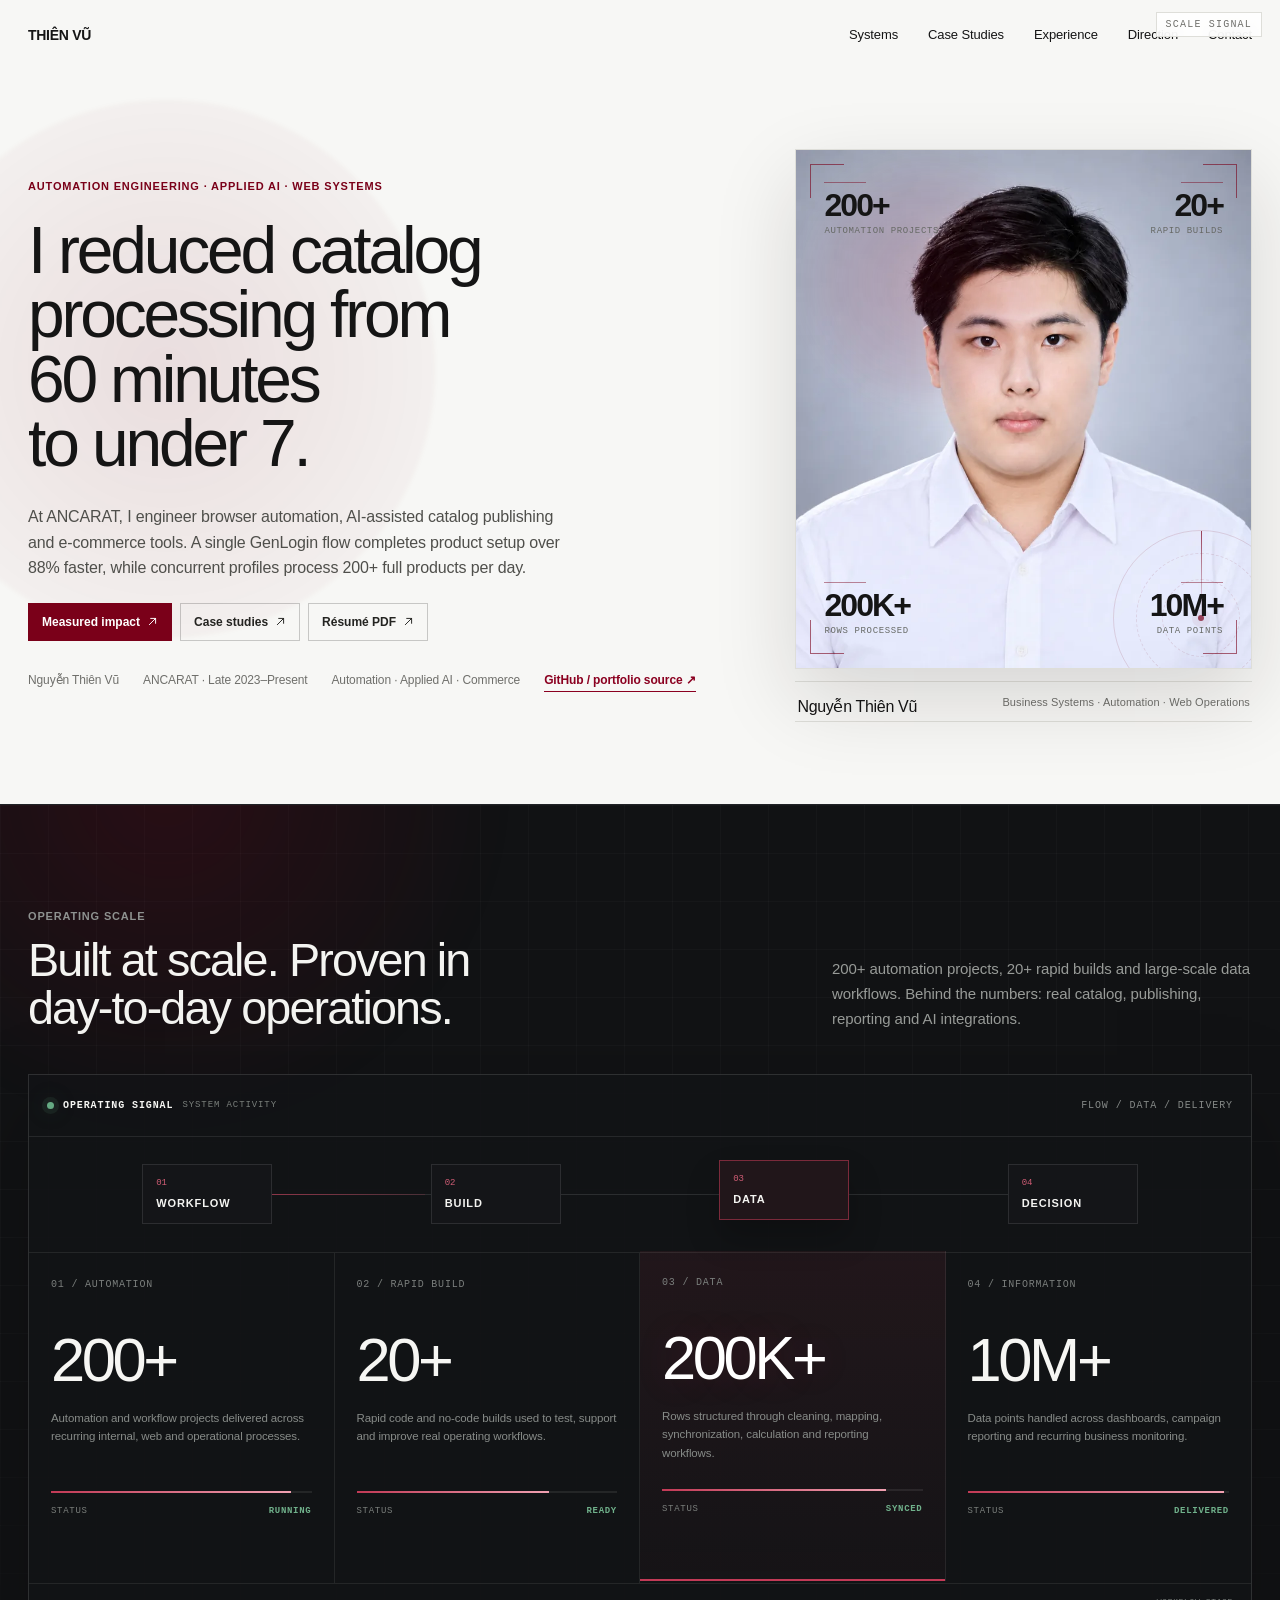
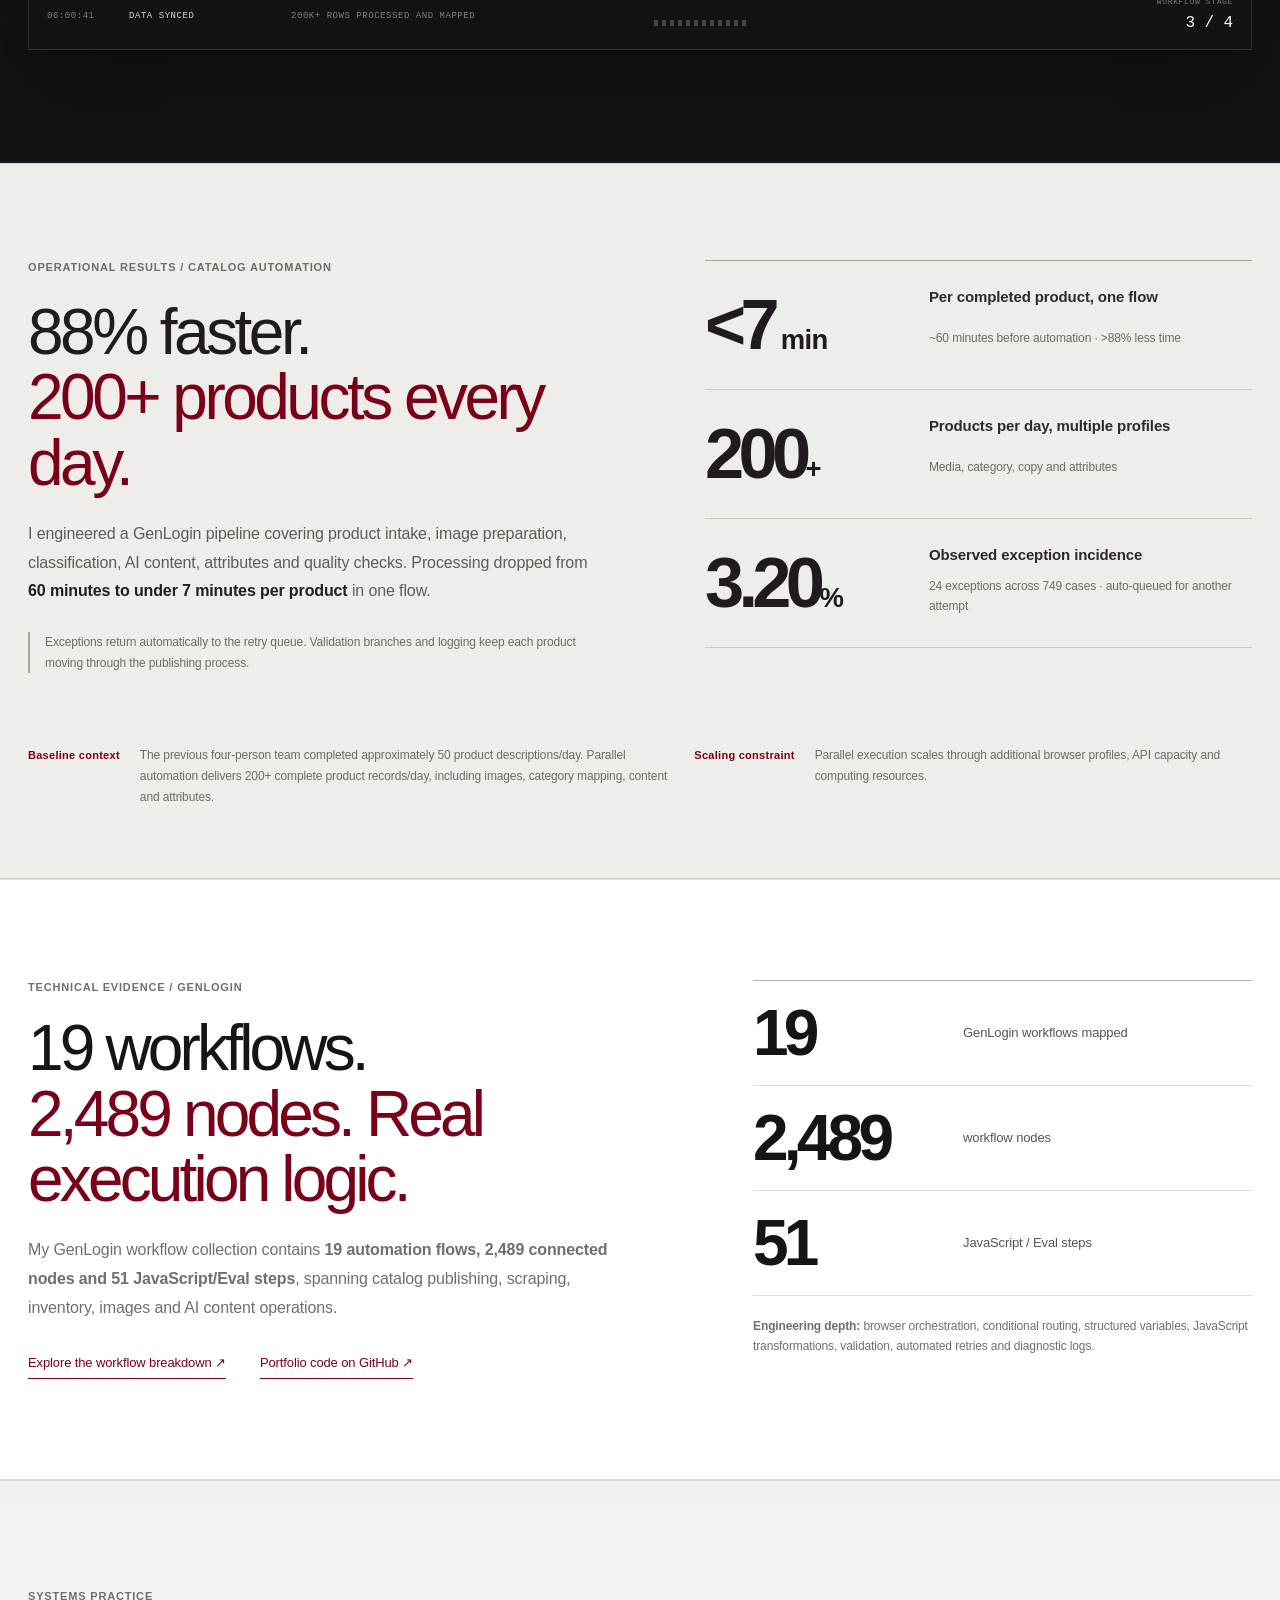
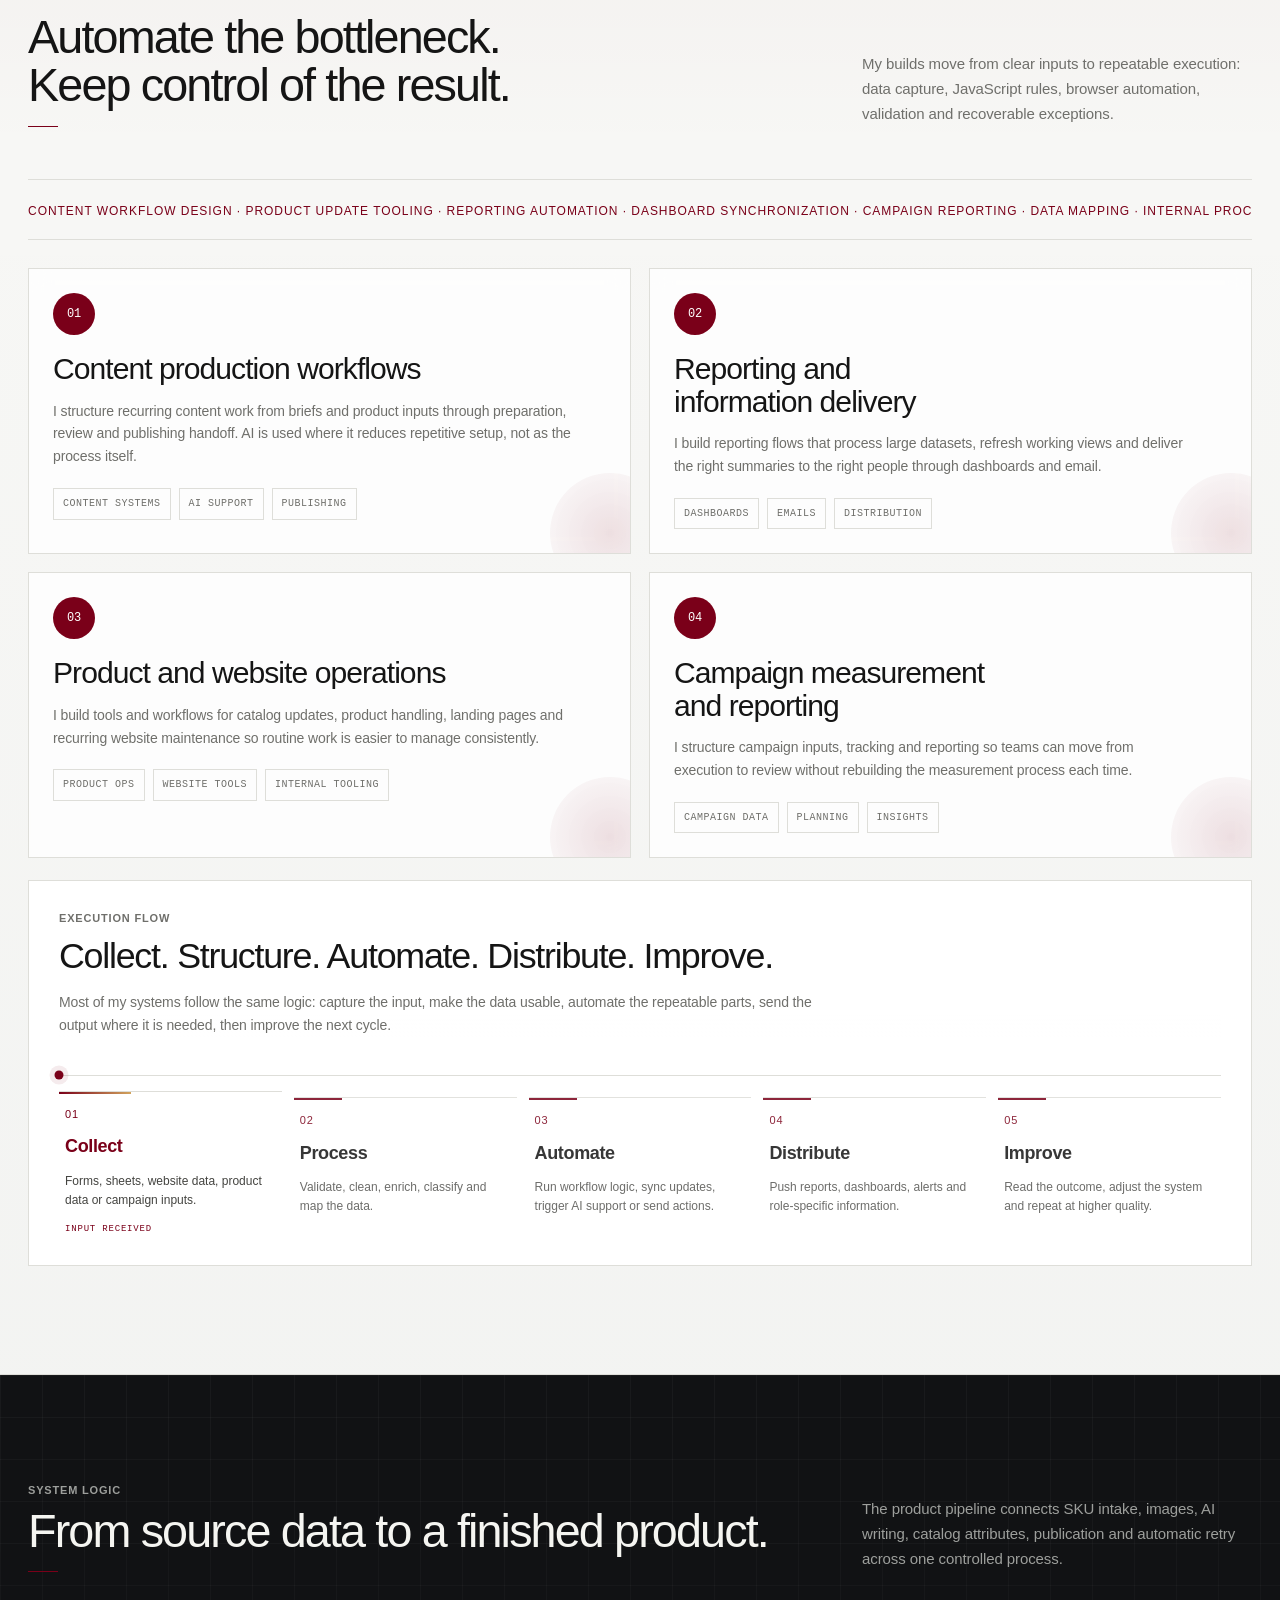
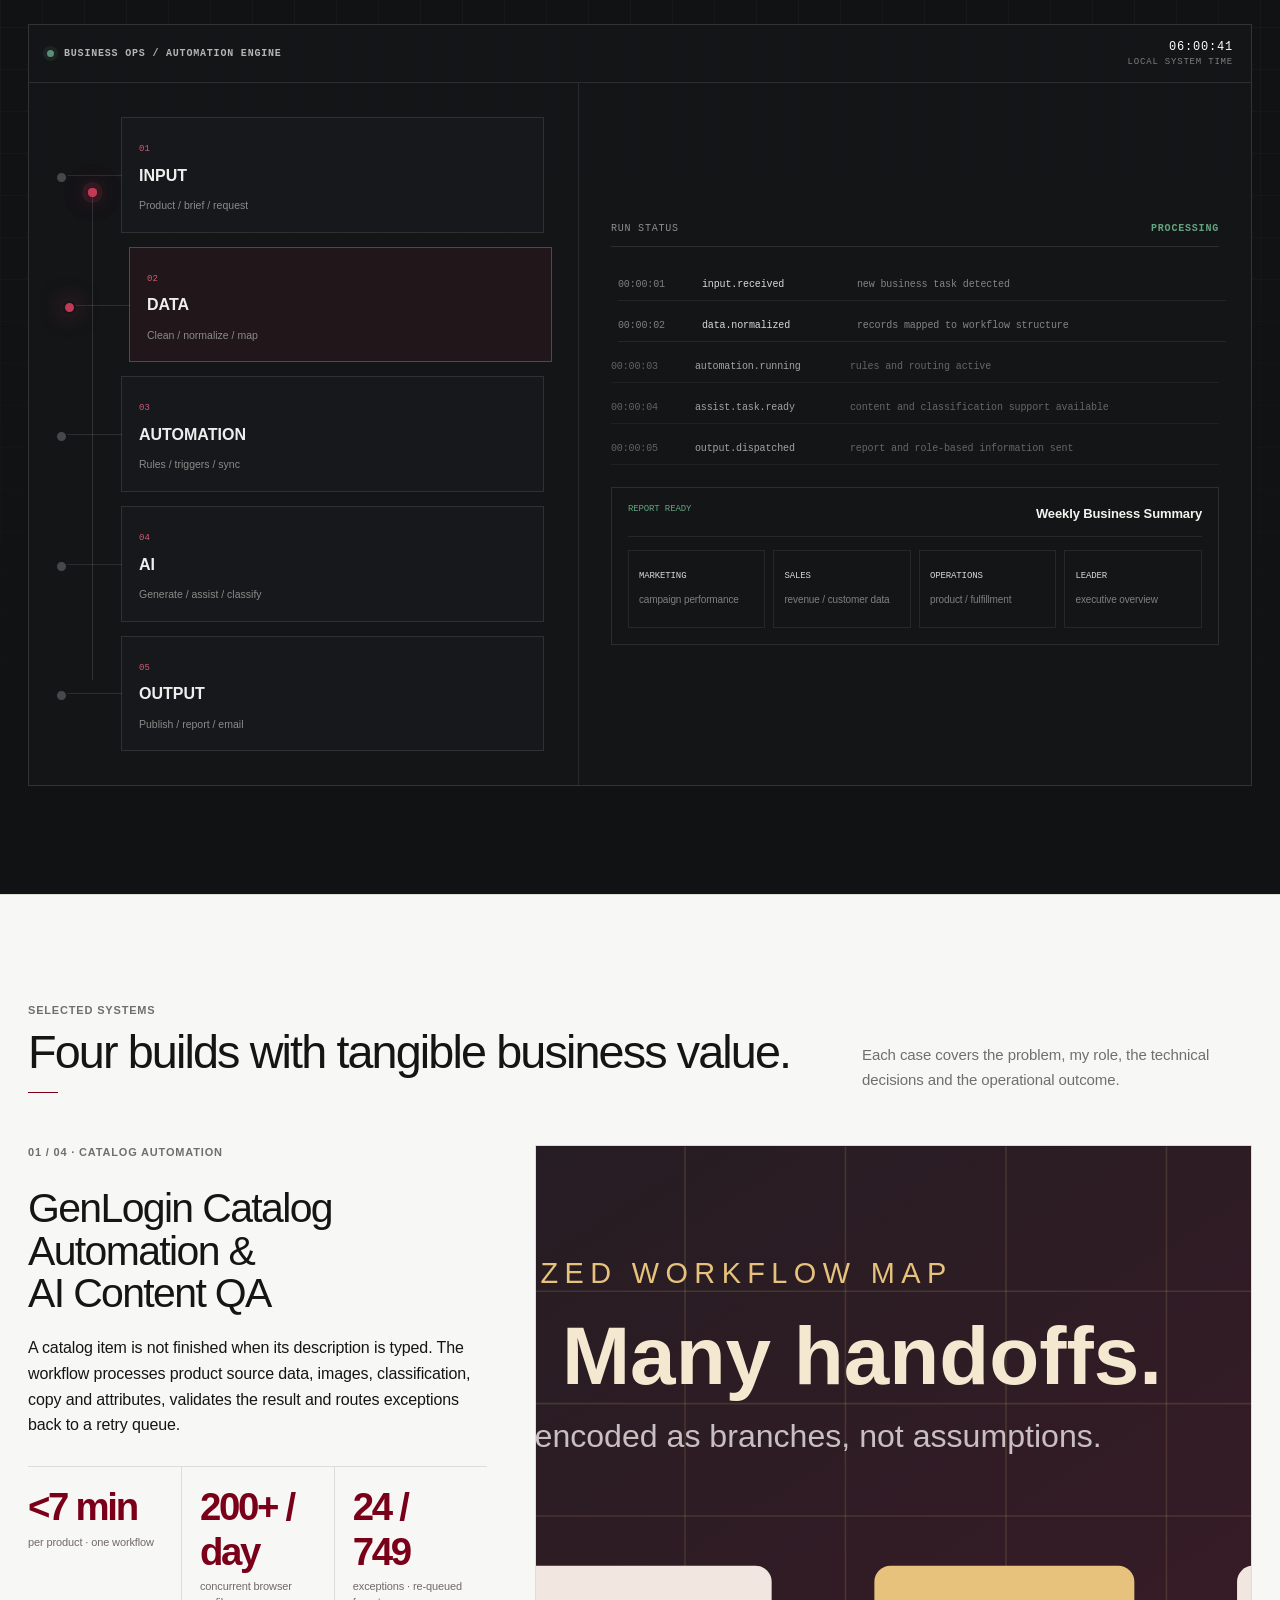
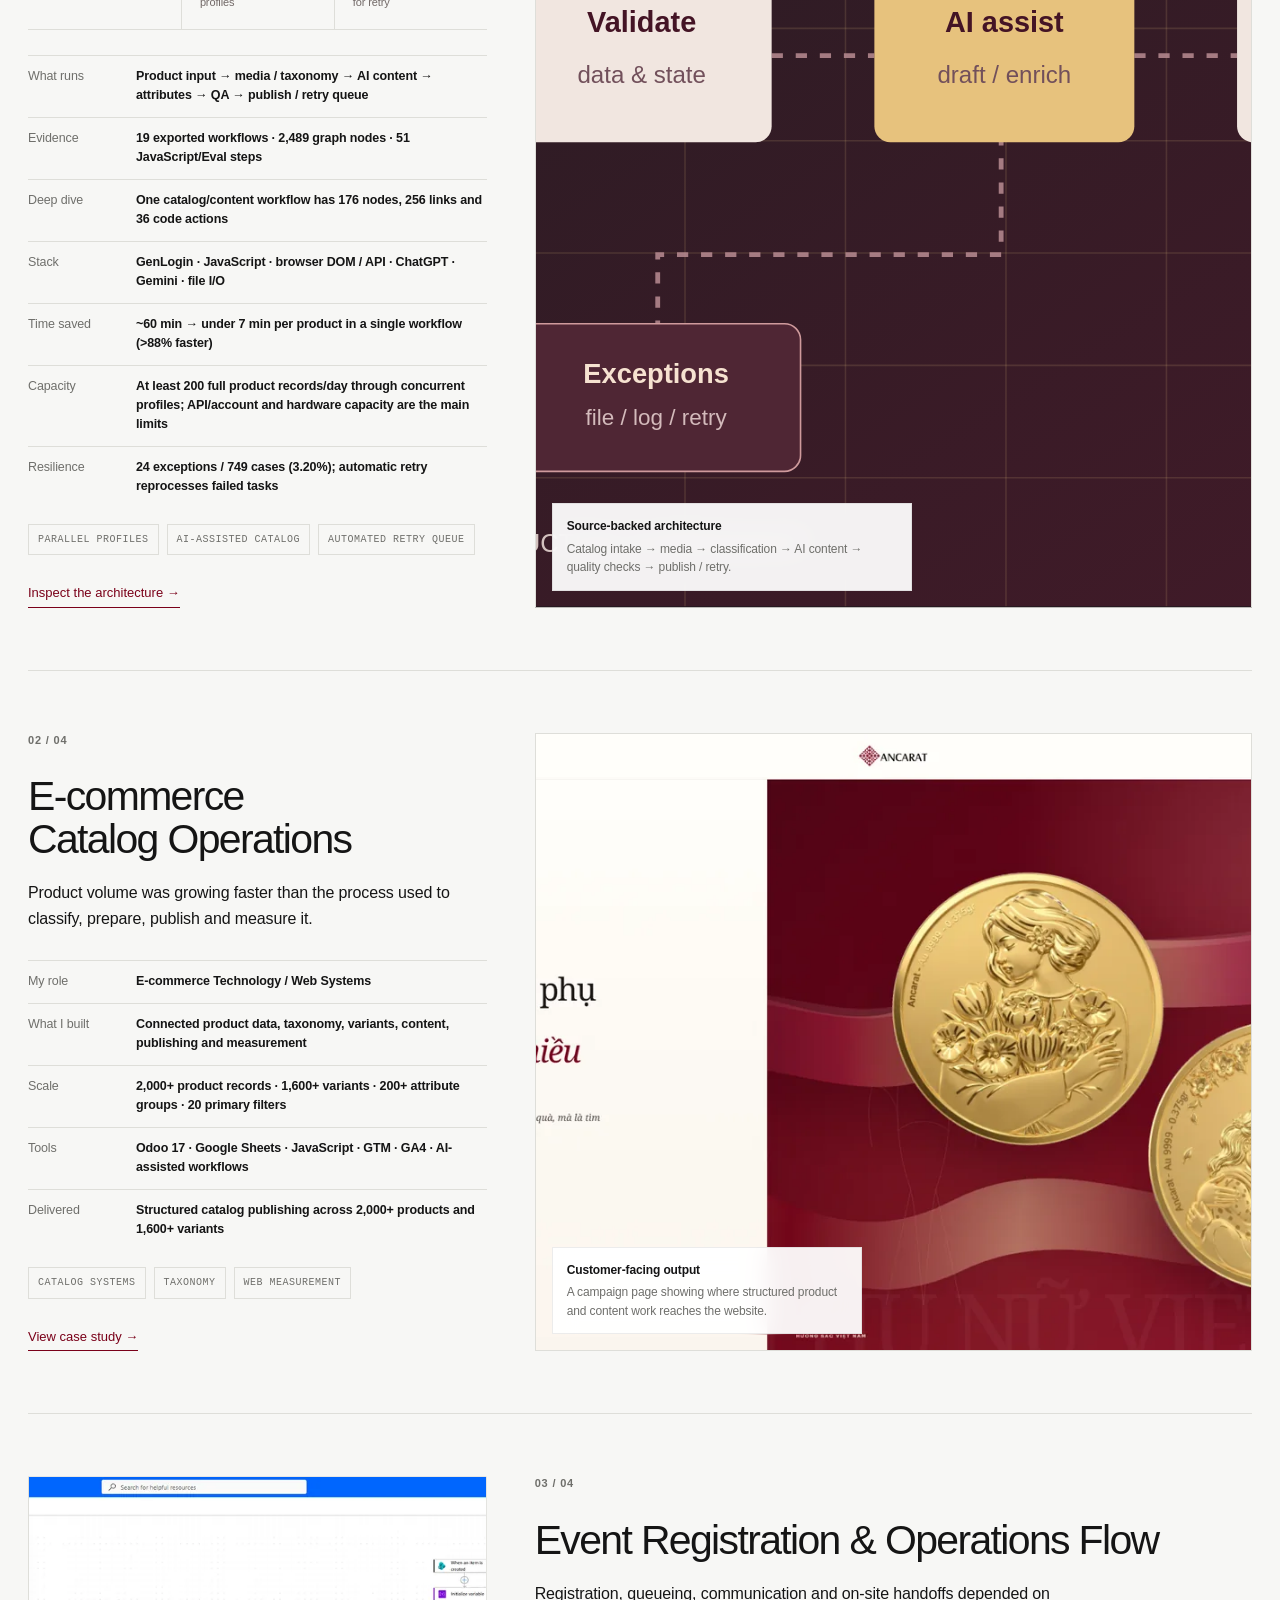
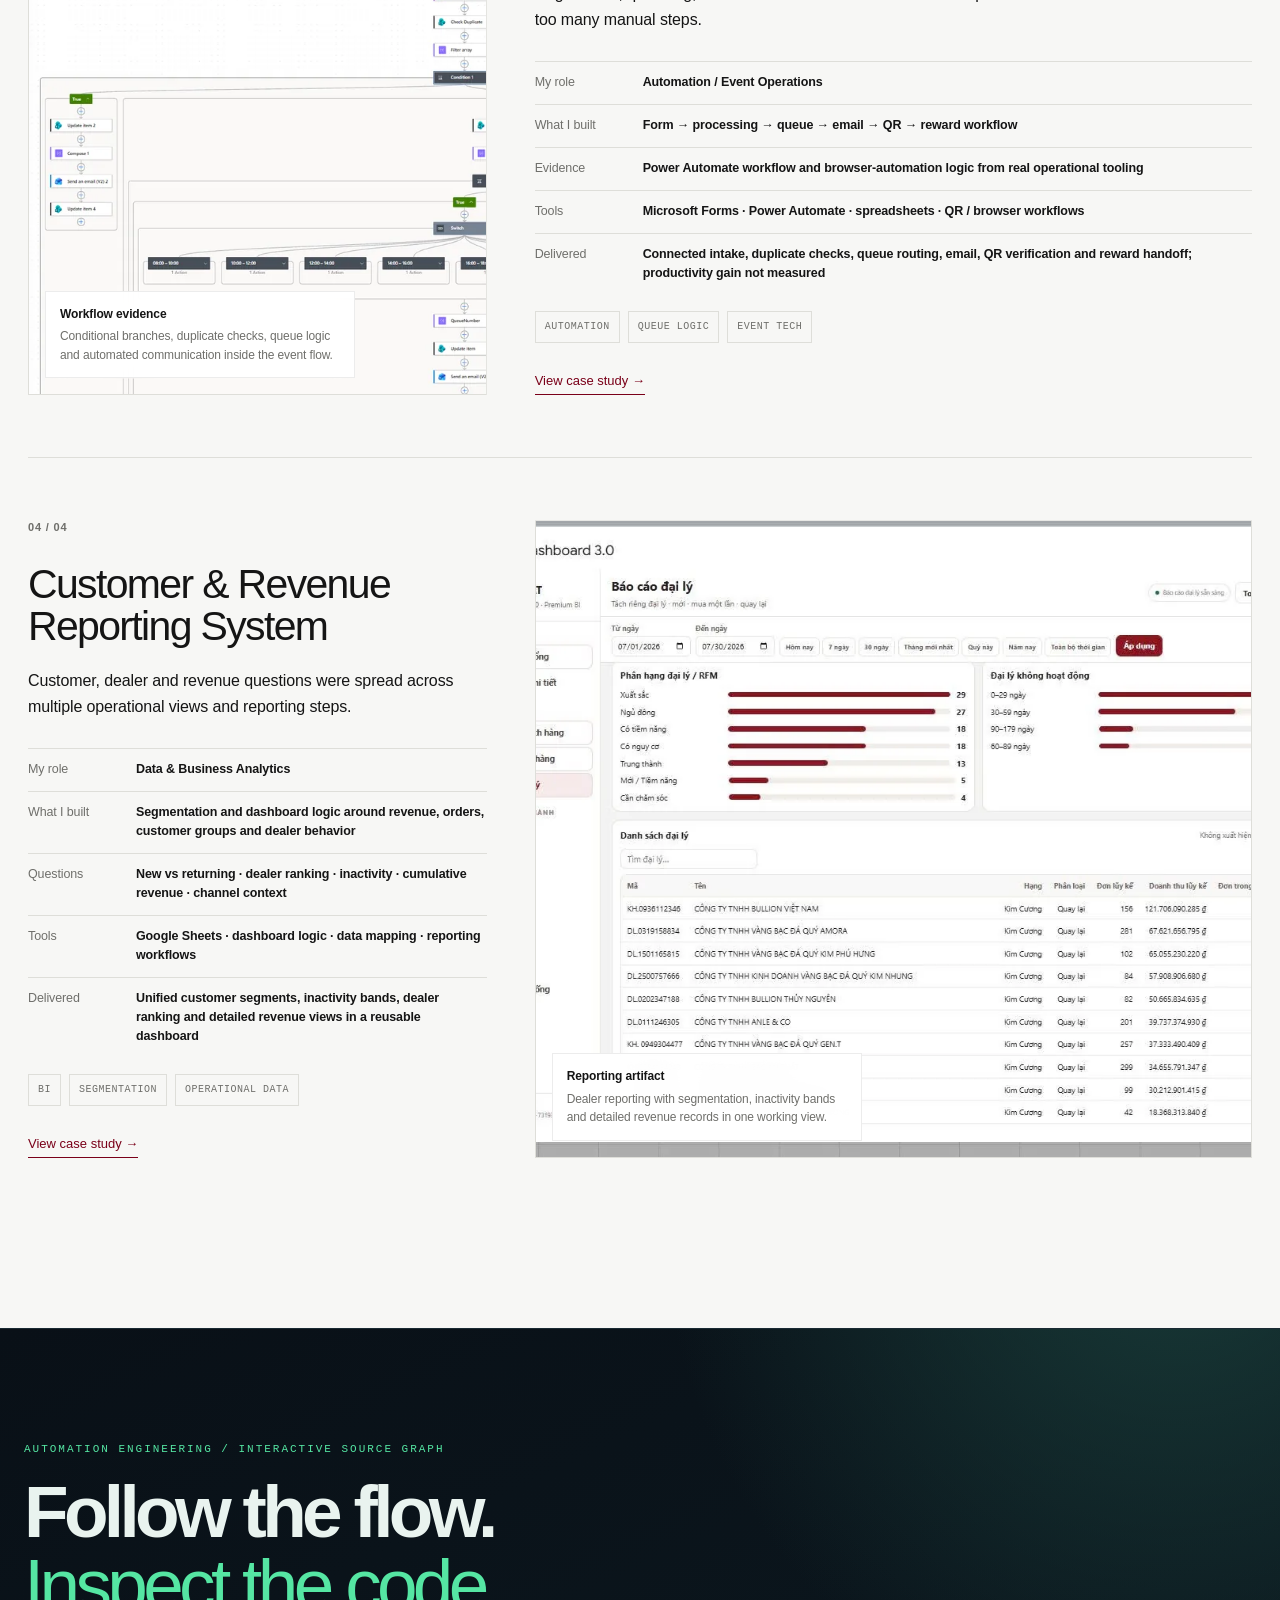
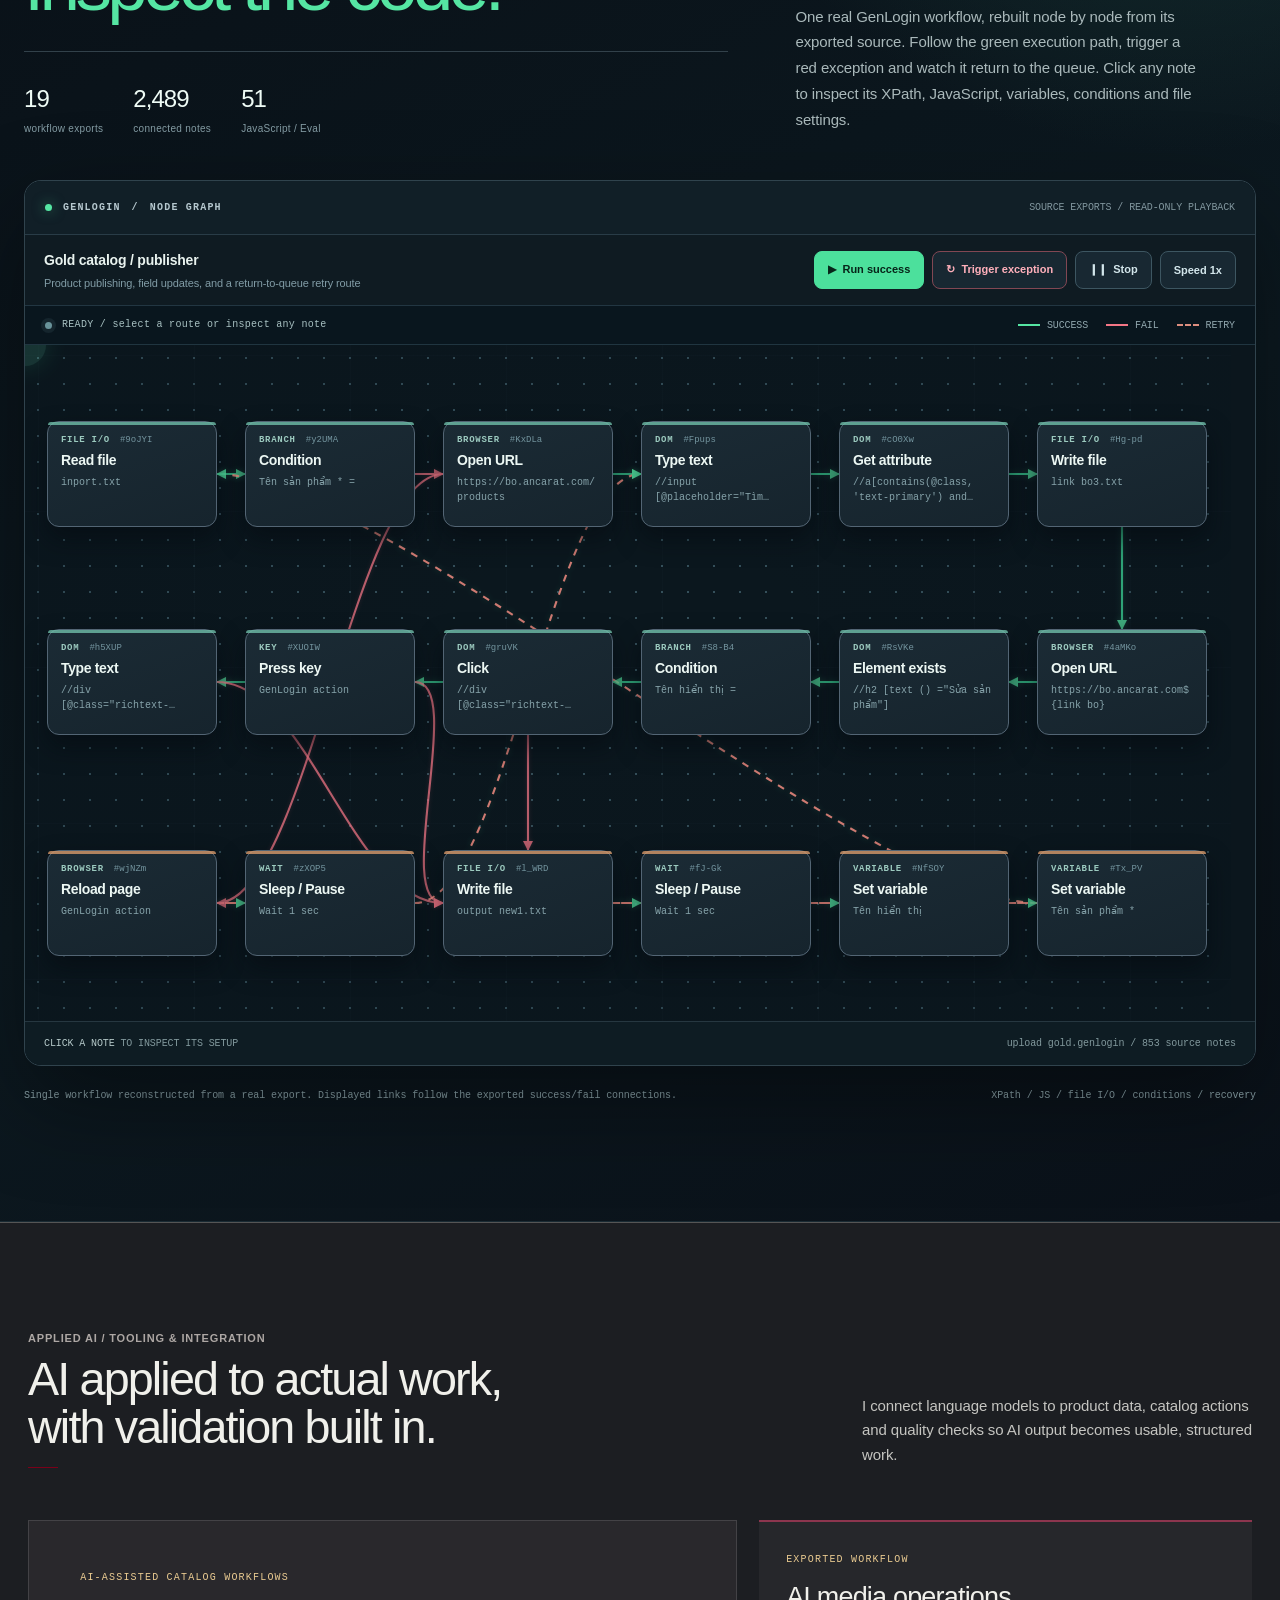
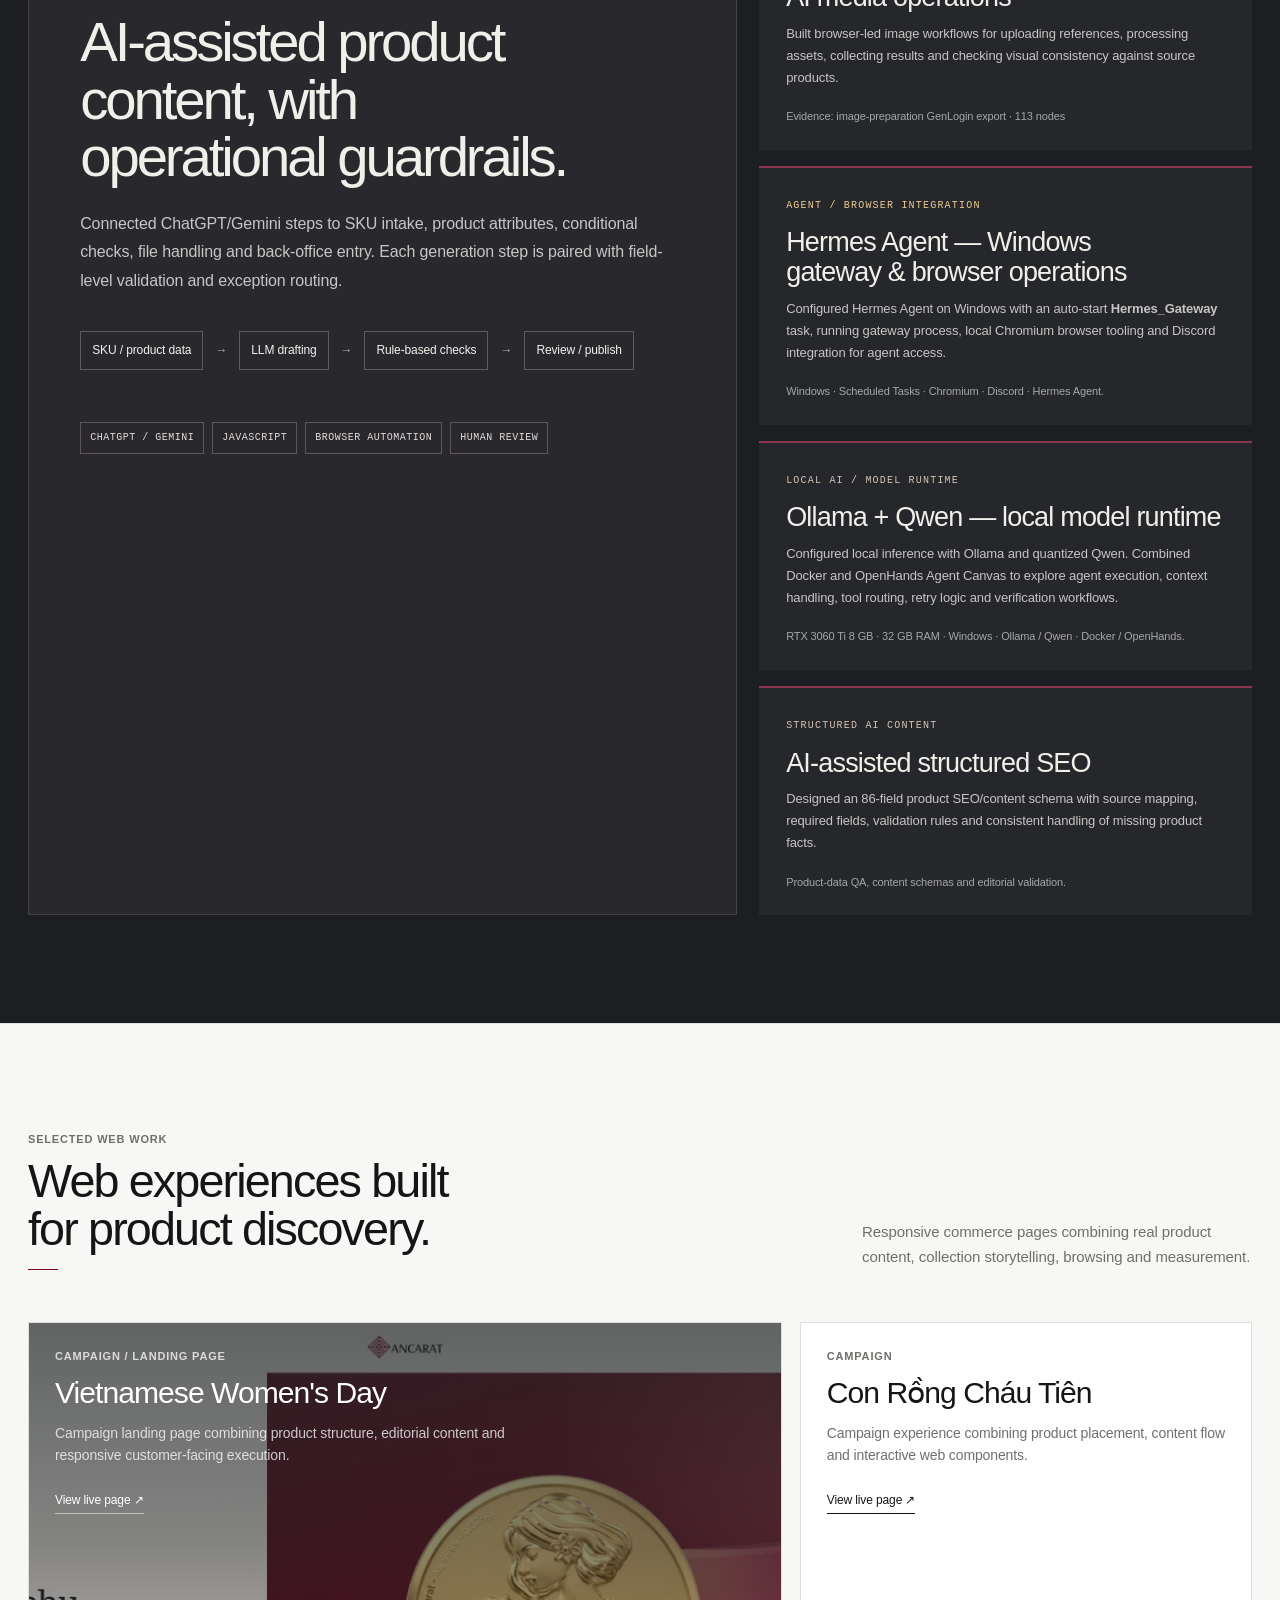
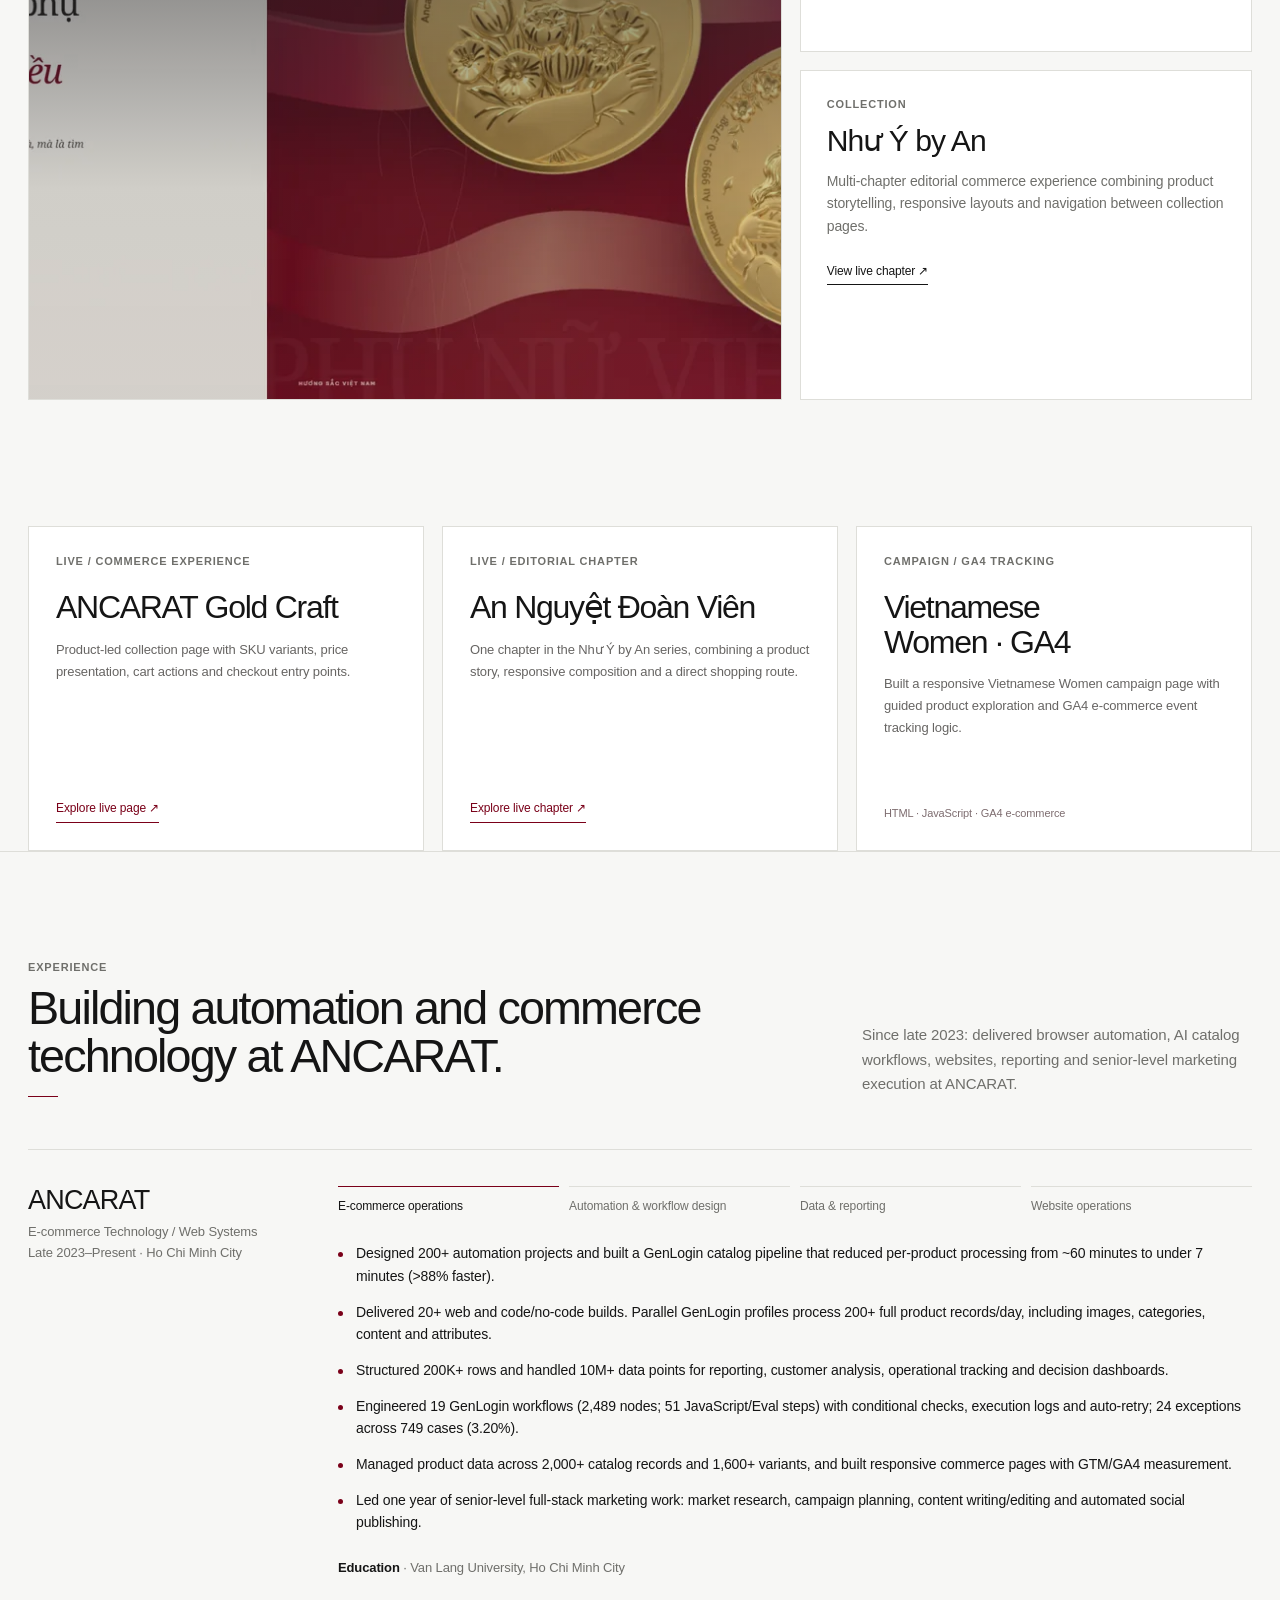
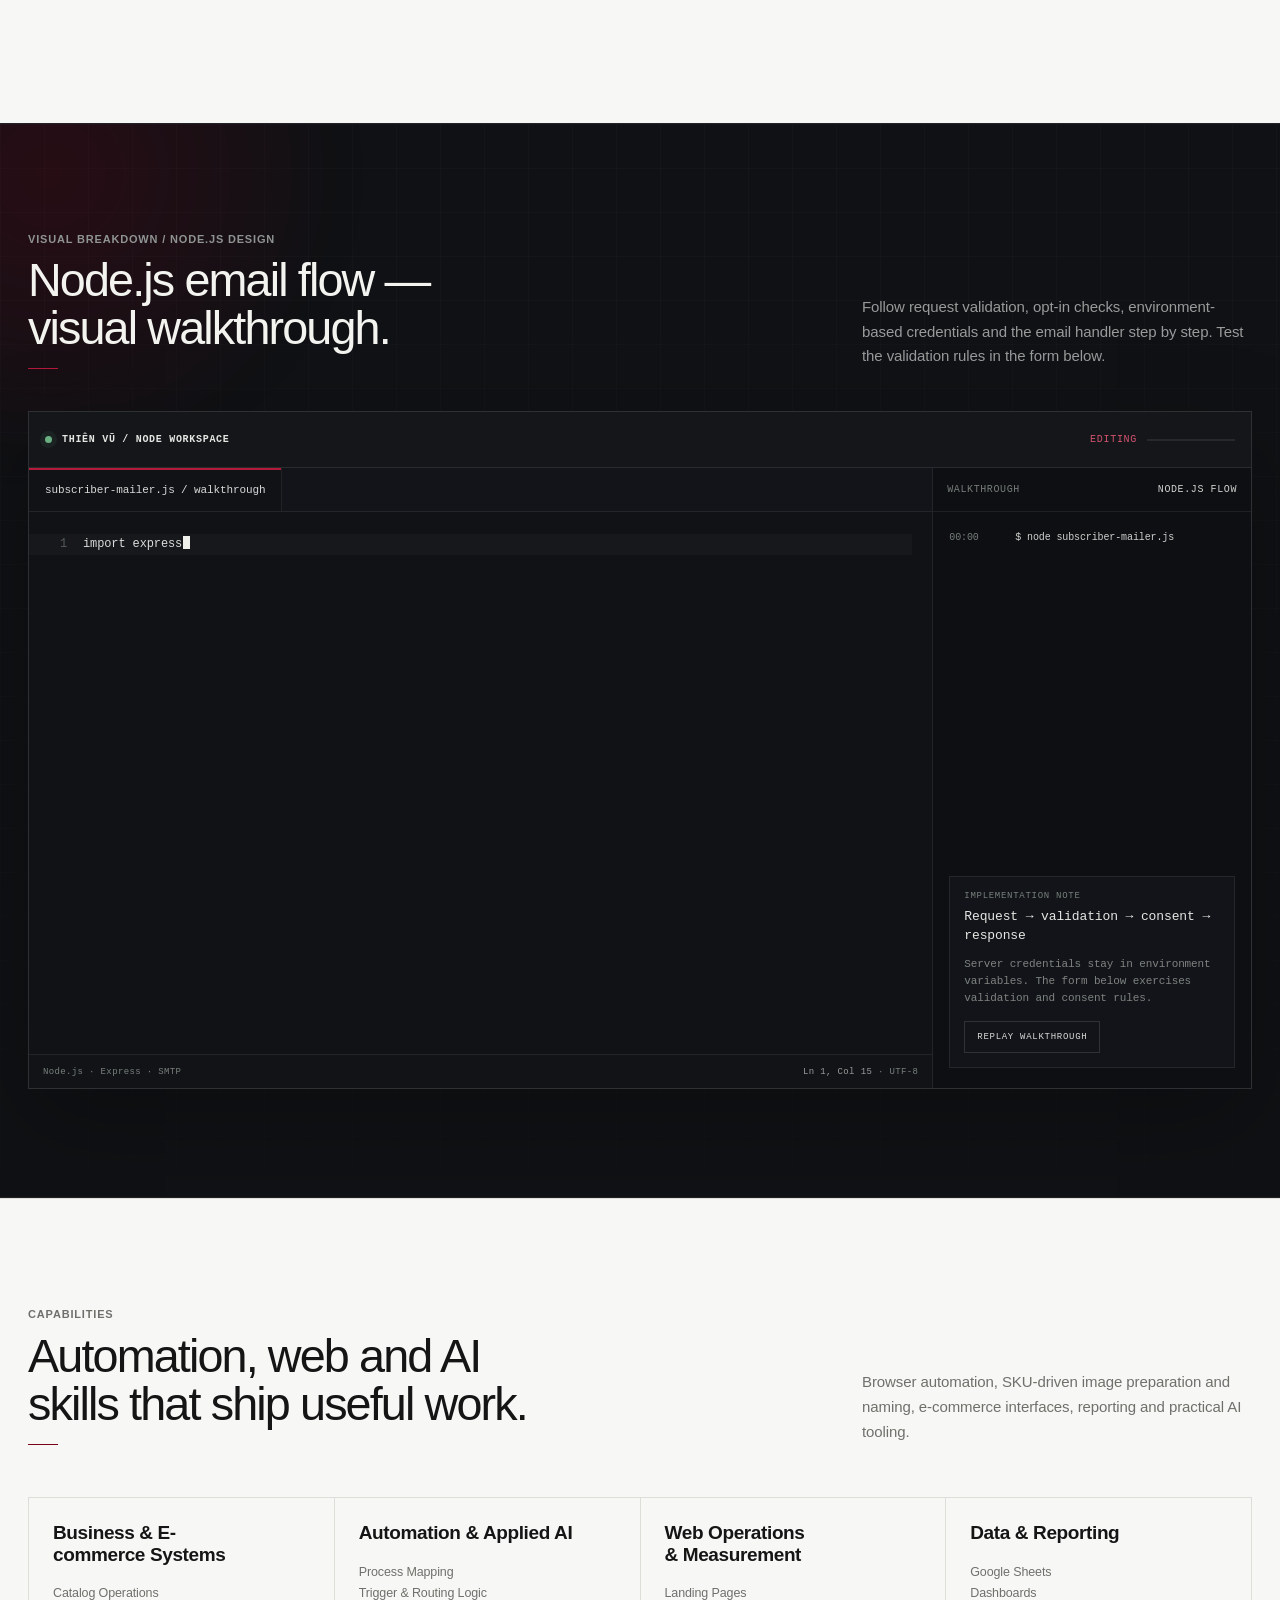
==== commit ec62ef6e: "Phase 14b: scope hover rule .live-node:hover -> .live-node:not(.active):hover (tranh ghi de highligh" ====
--- a/index.html
+++ b/index.html
@@ -44,7 +44,7 @@
 
 <style id="xl-reduced-motion-pseudo">@media(prefers-reduced-motion:reduce){*,*::before,*::after{transition:none!important;animation:none!important}}</style><style id="xl-micro-hover">
 /* MICRO-INTERACTION LAYER - additive; chi them hover/active cho control chua co phan hoi, khong sua/xoa rule cu */
-.live-node:hover{border-color:rgba(194,58,86,.45);background:#1b1a1e}
+.live-node:not(.active):hover{border-color:rgba(194,58,86,.45);background:#1b1a1e}
 .live-node:active{transform:translateX(8px) scale(.985)}
 #glx .glx-close:hover{background:#24495a;border-color:#52788a;color:#fff}
 .contact-links .contact-copy:hover{color:var(--accent);border-bottom-color:var(--accent)}
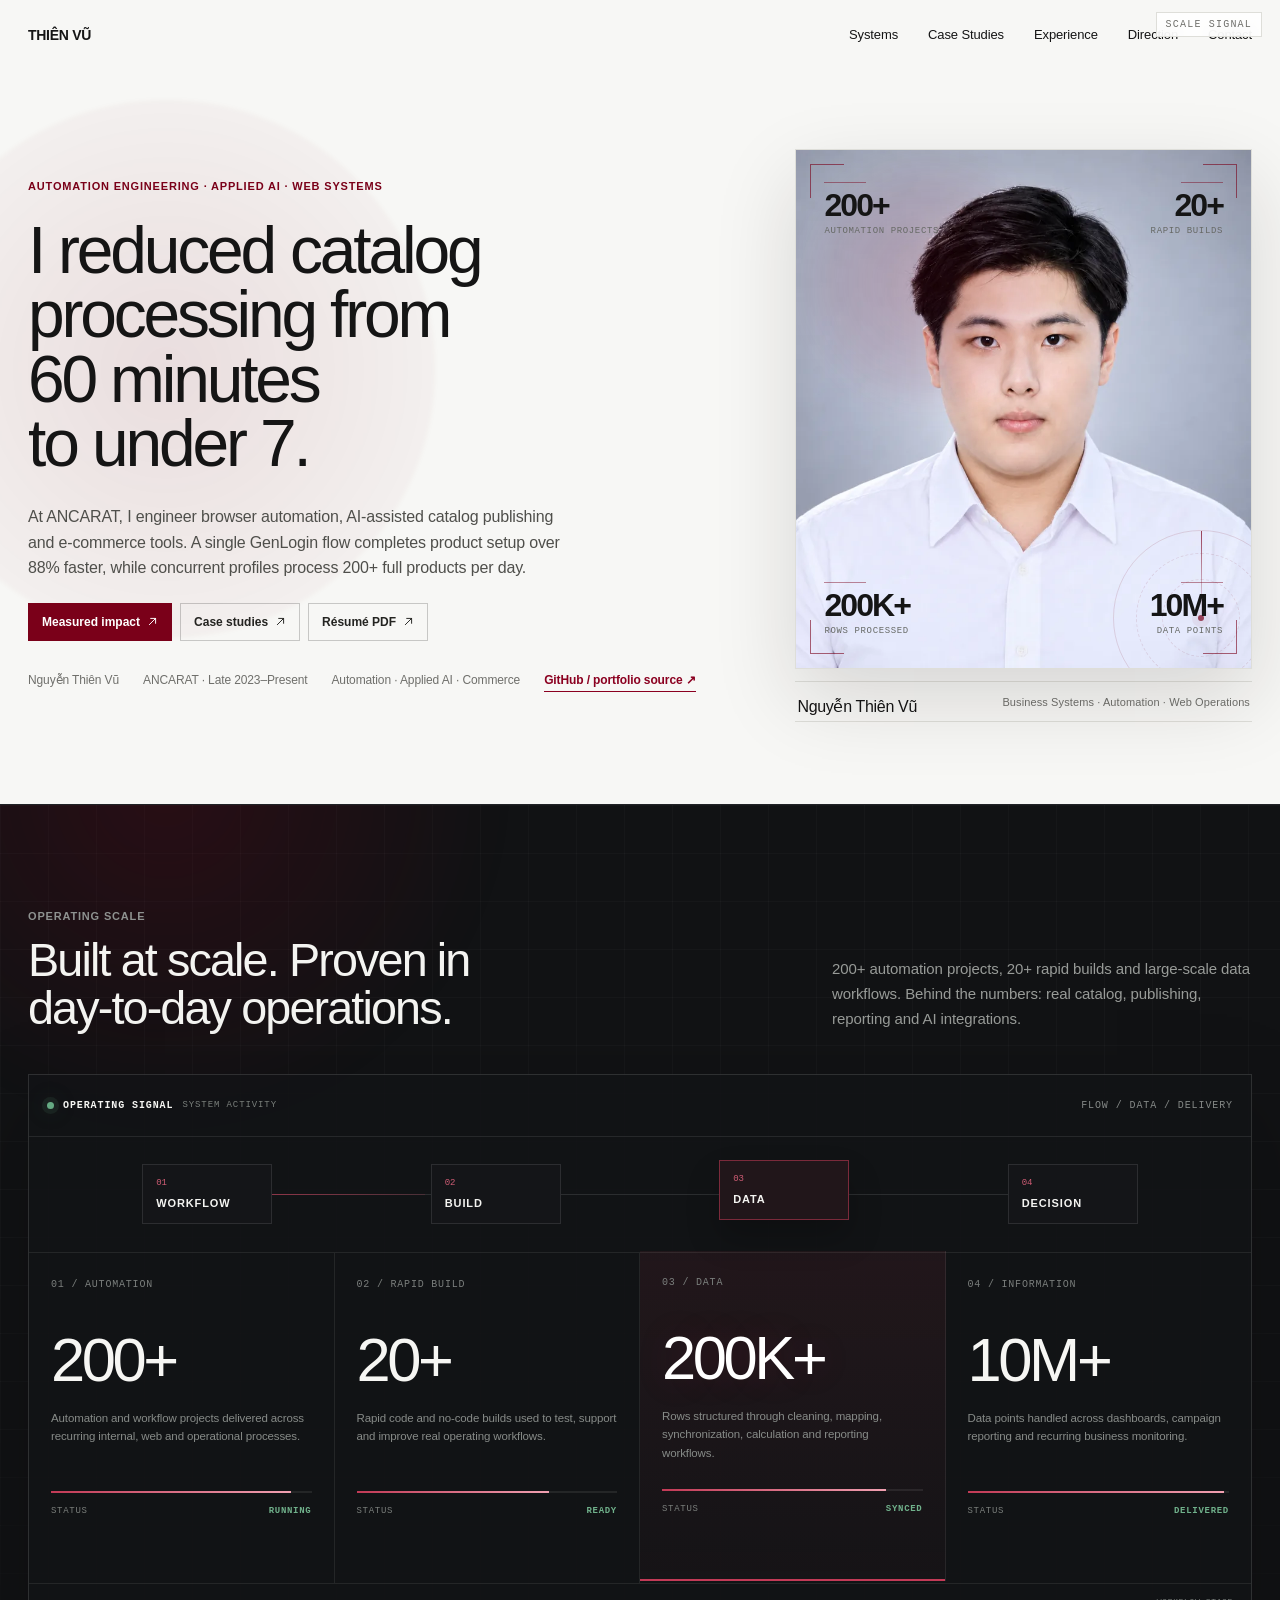
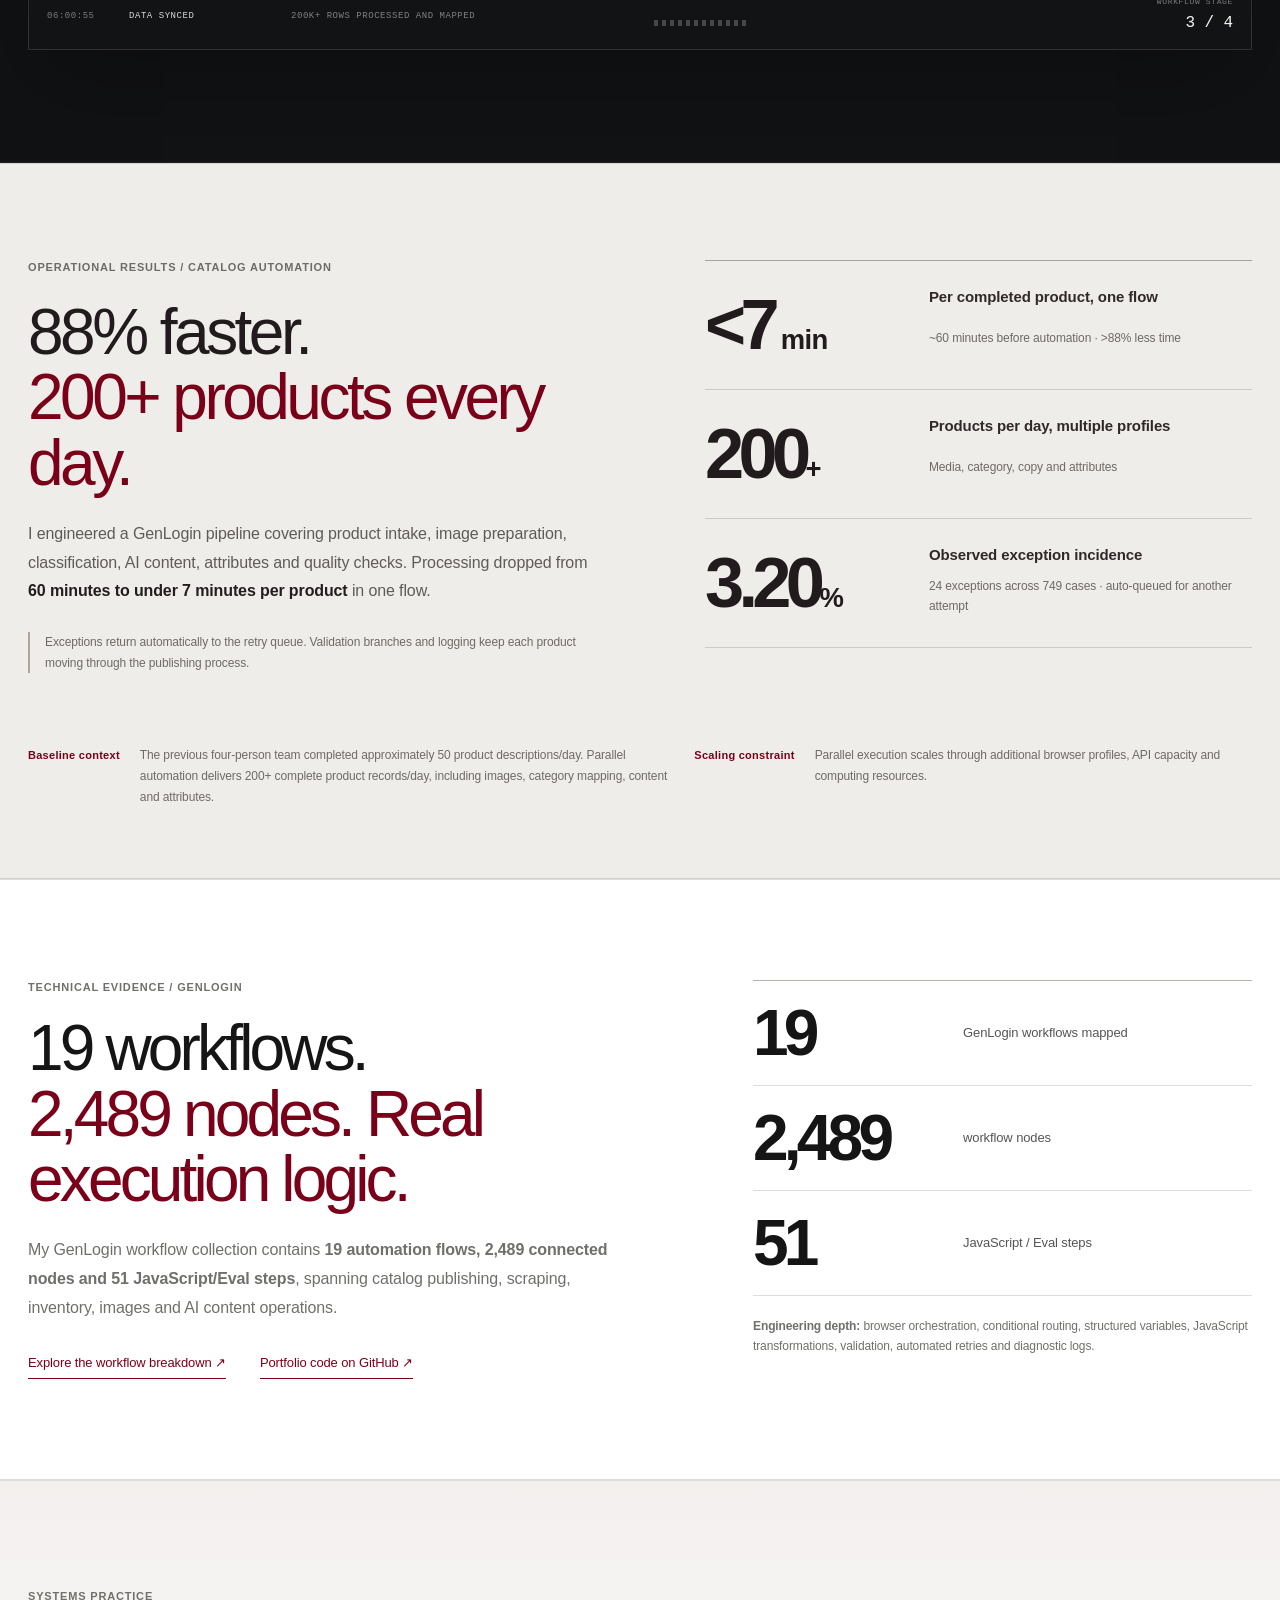
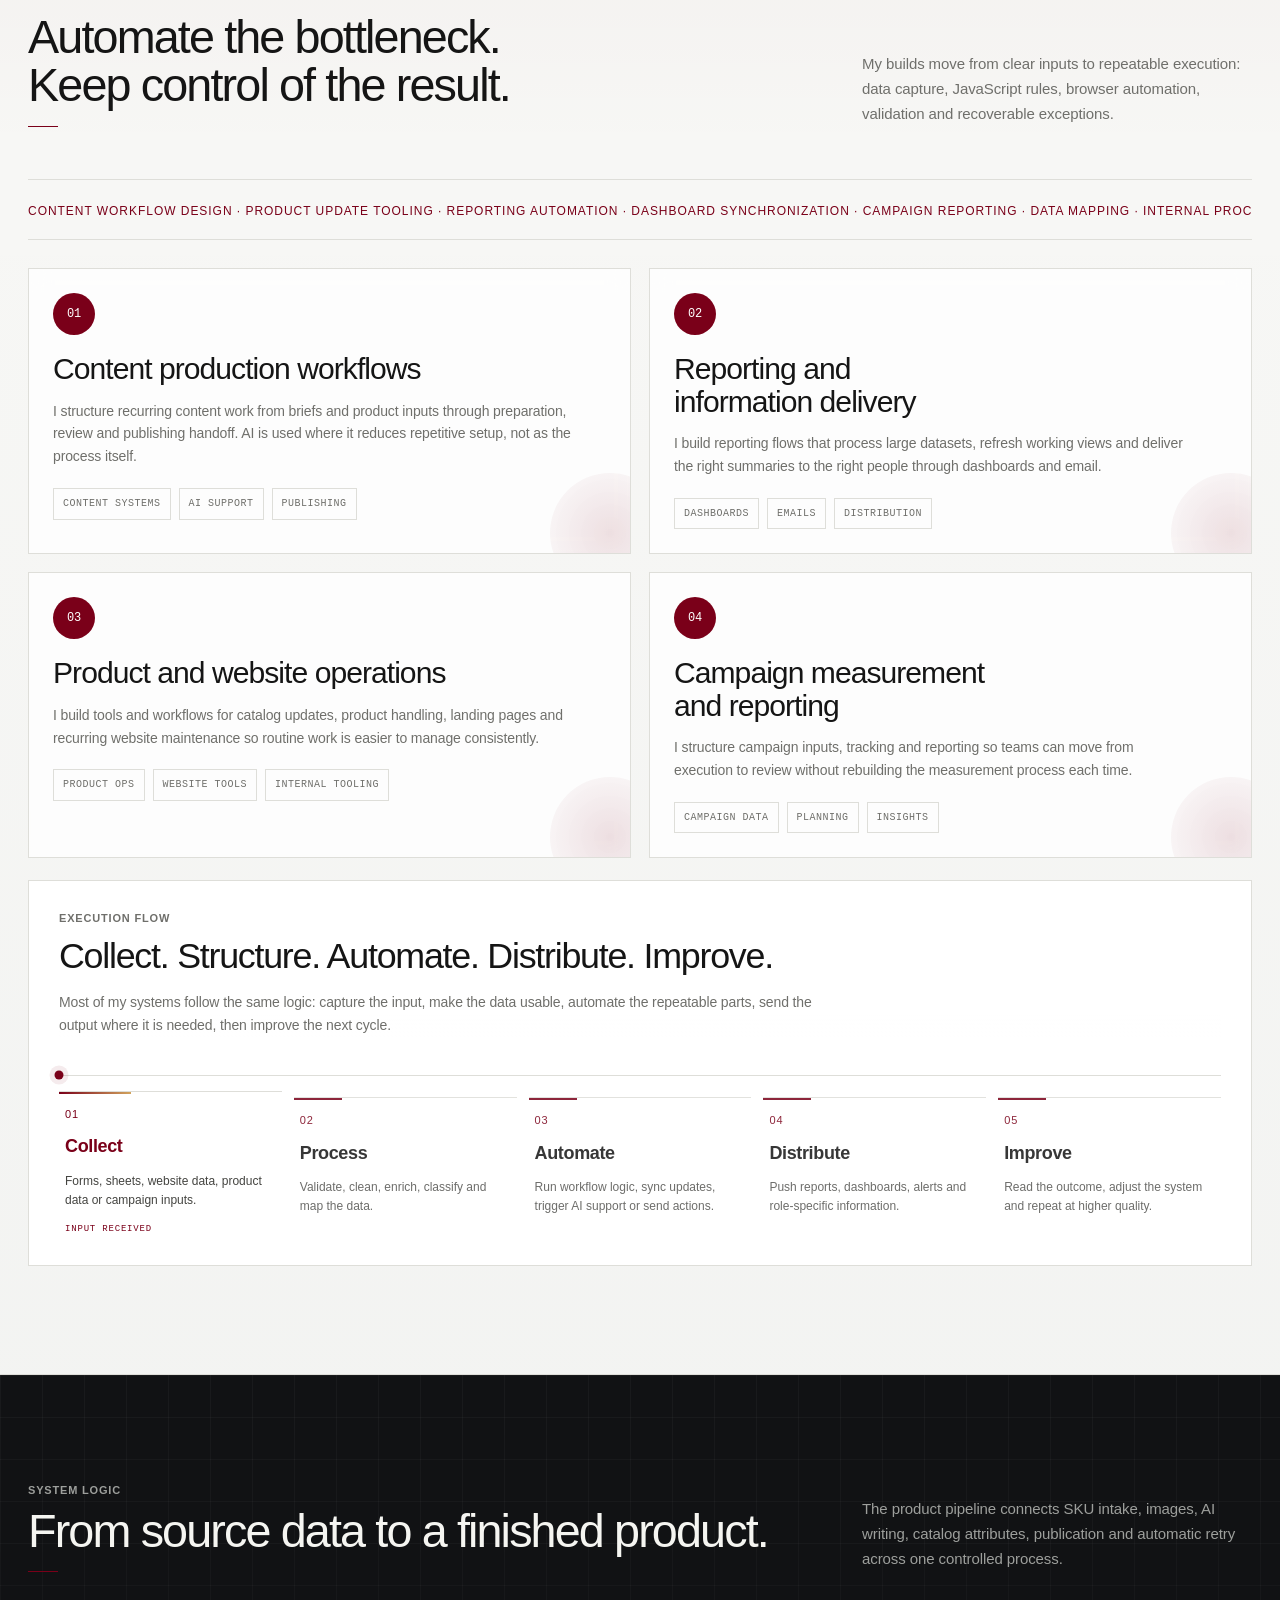
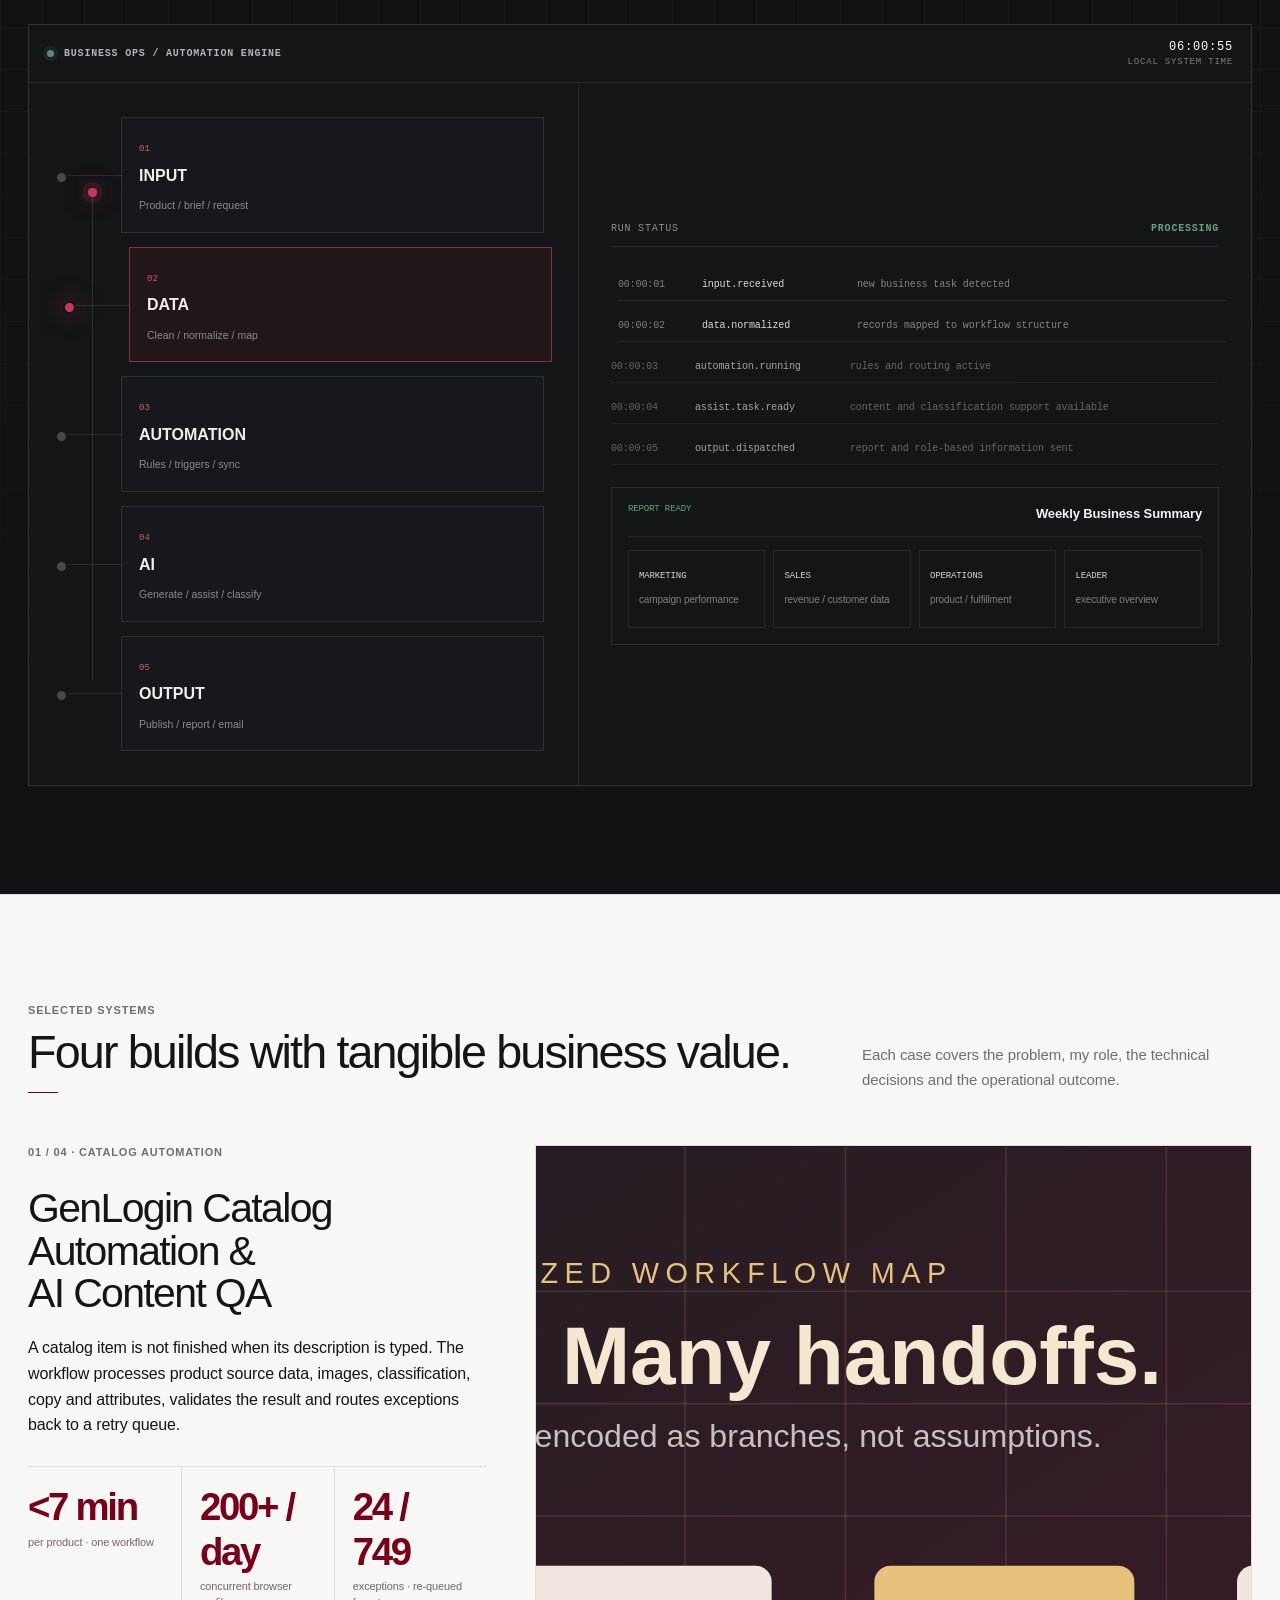
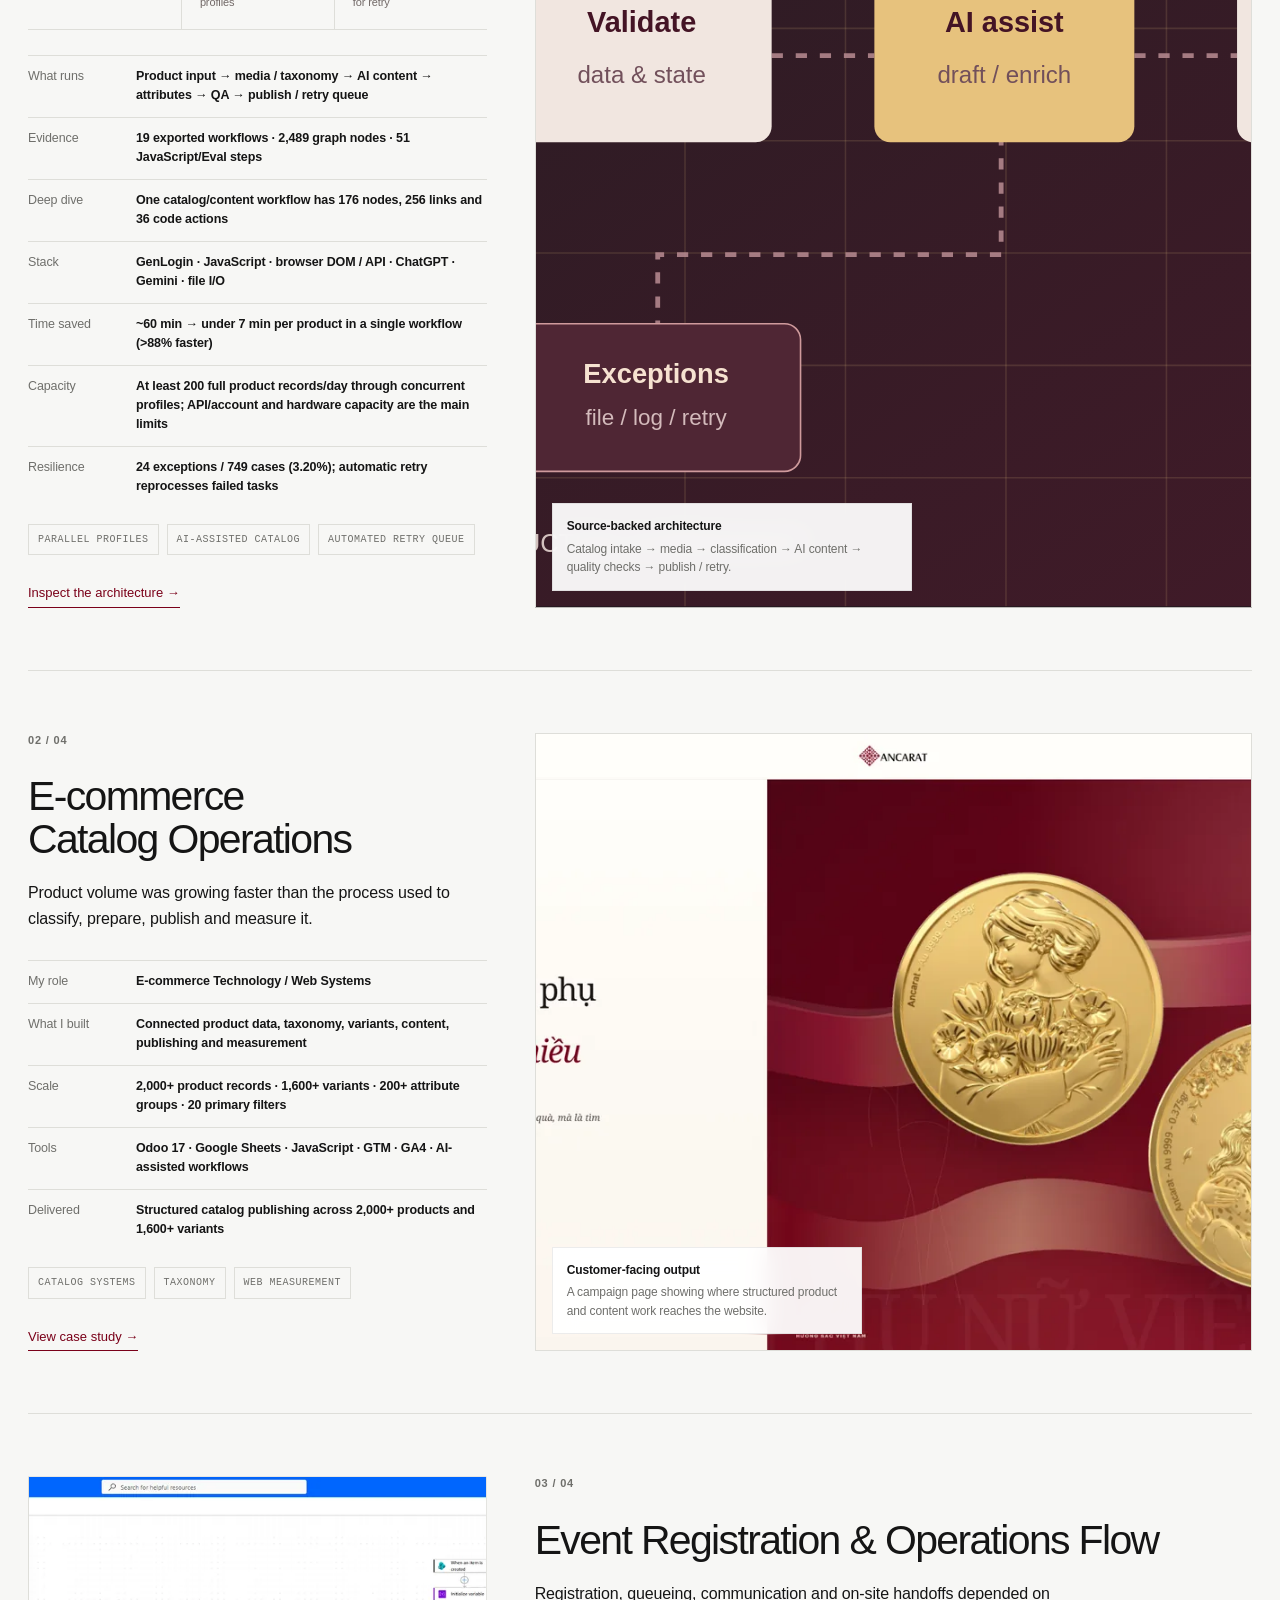
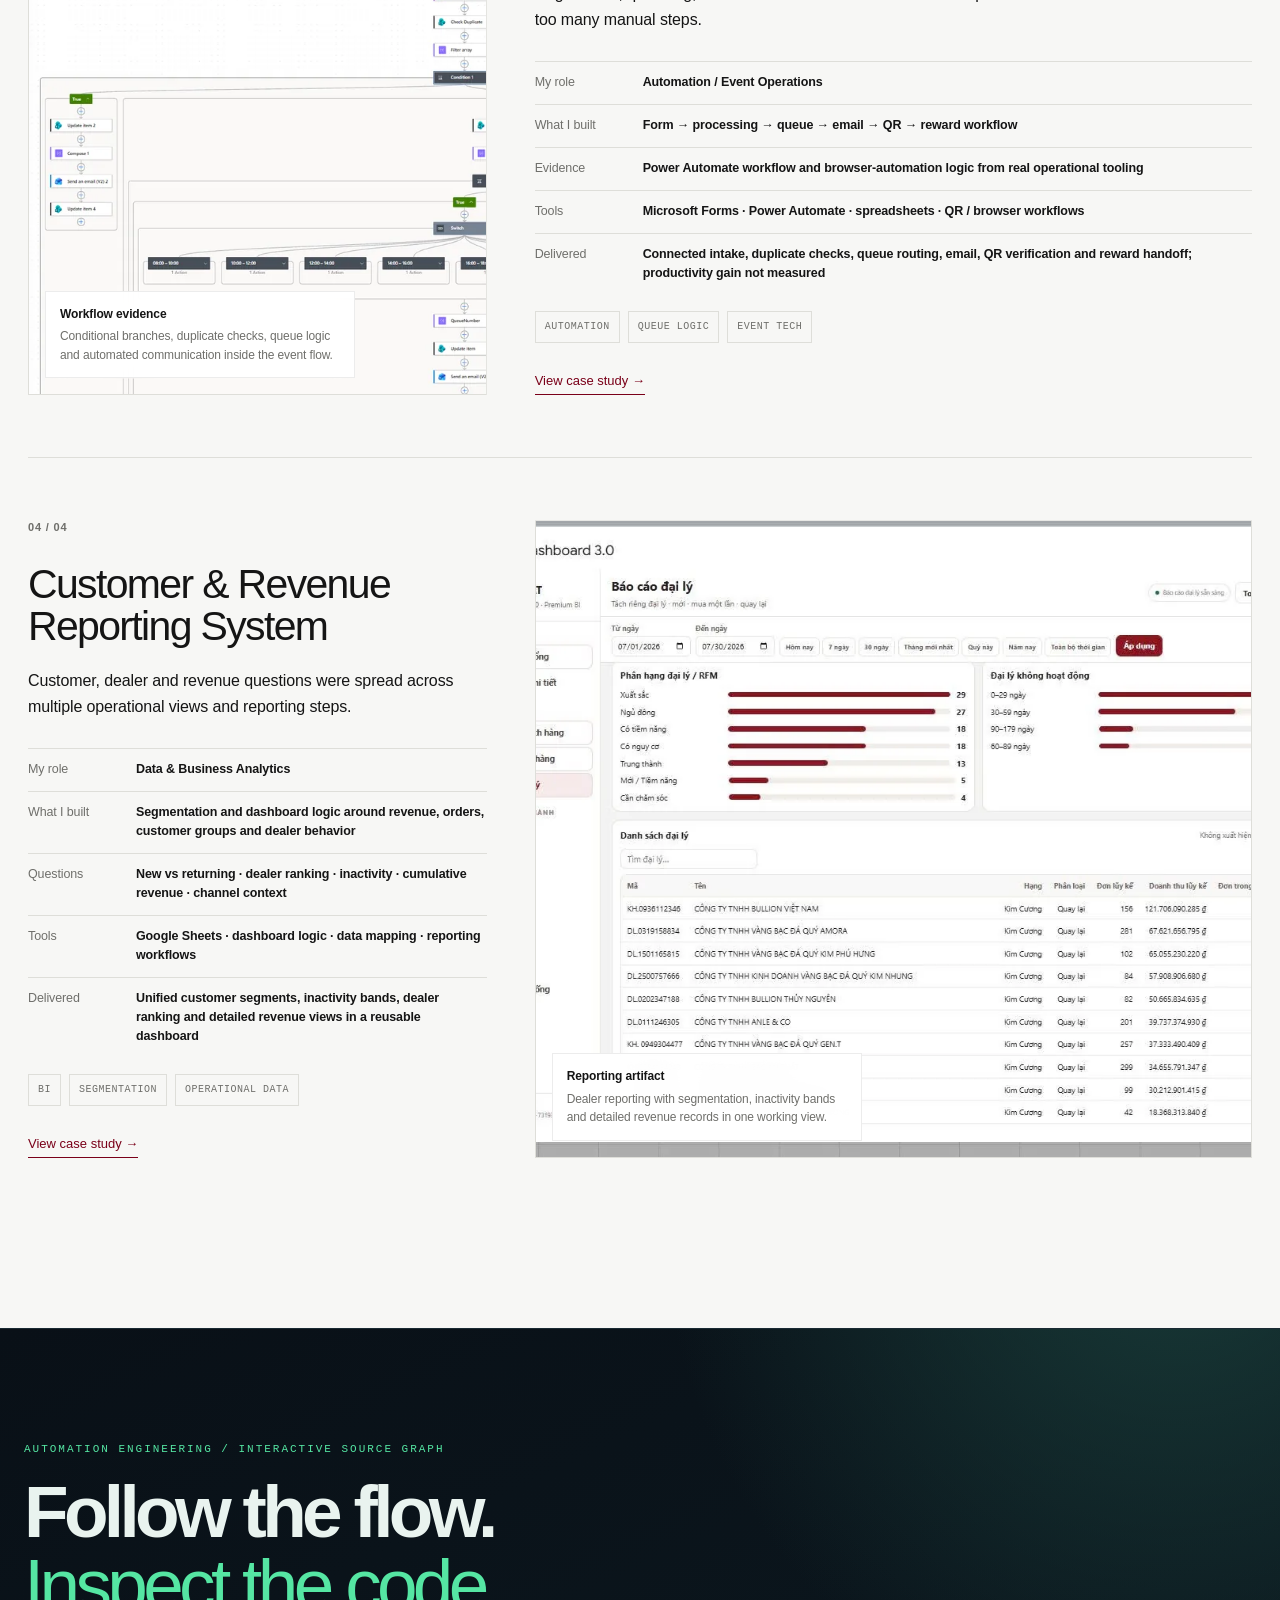
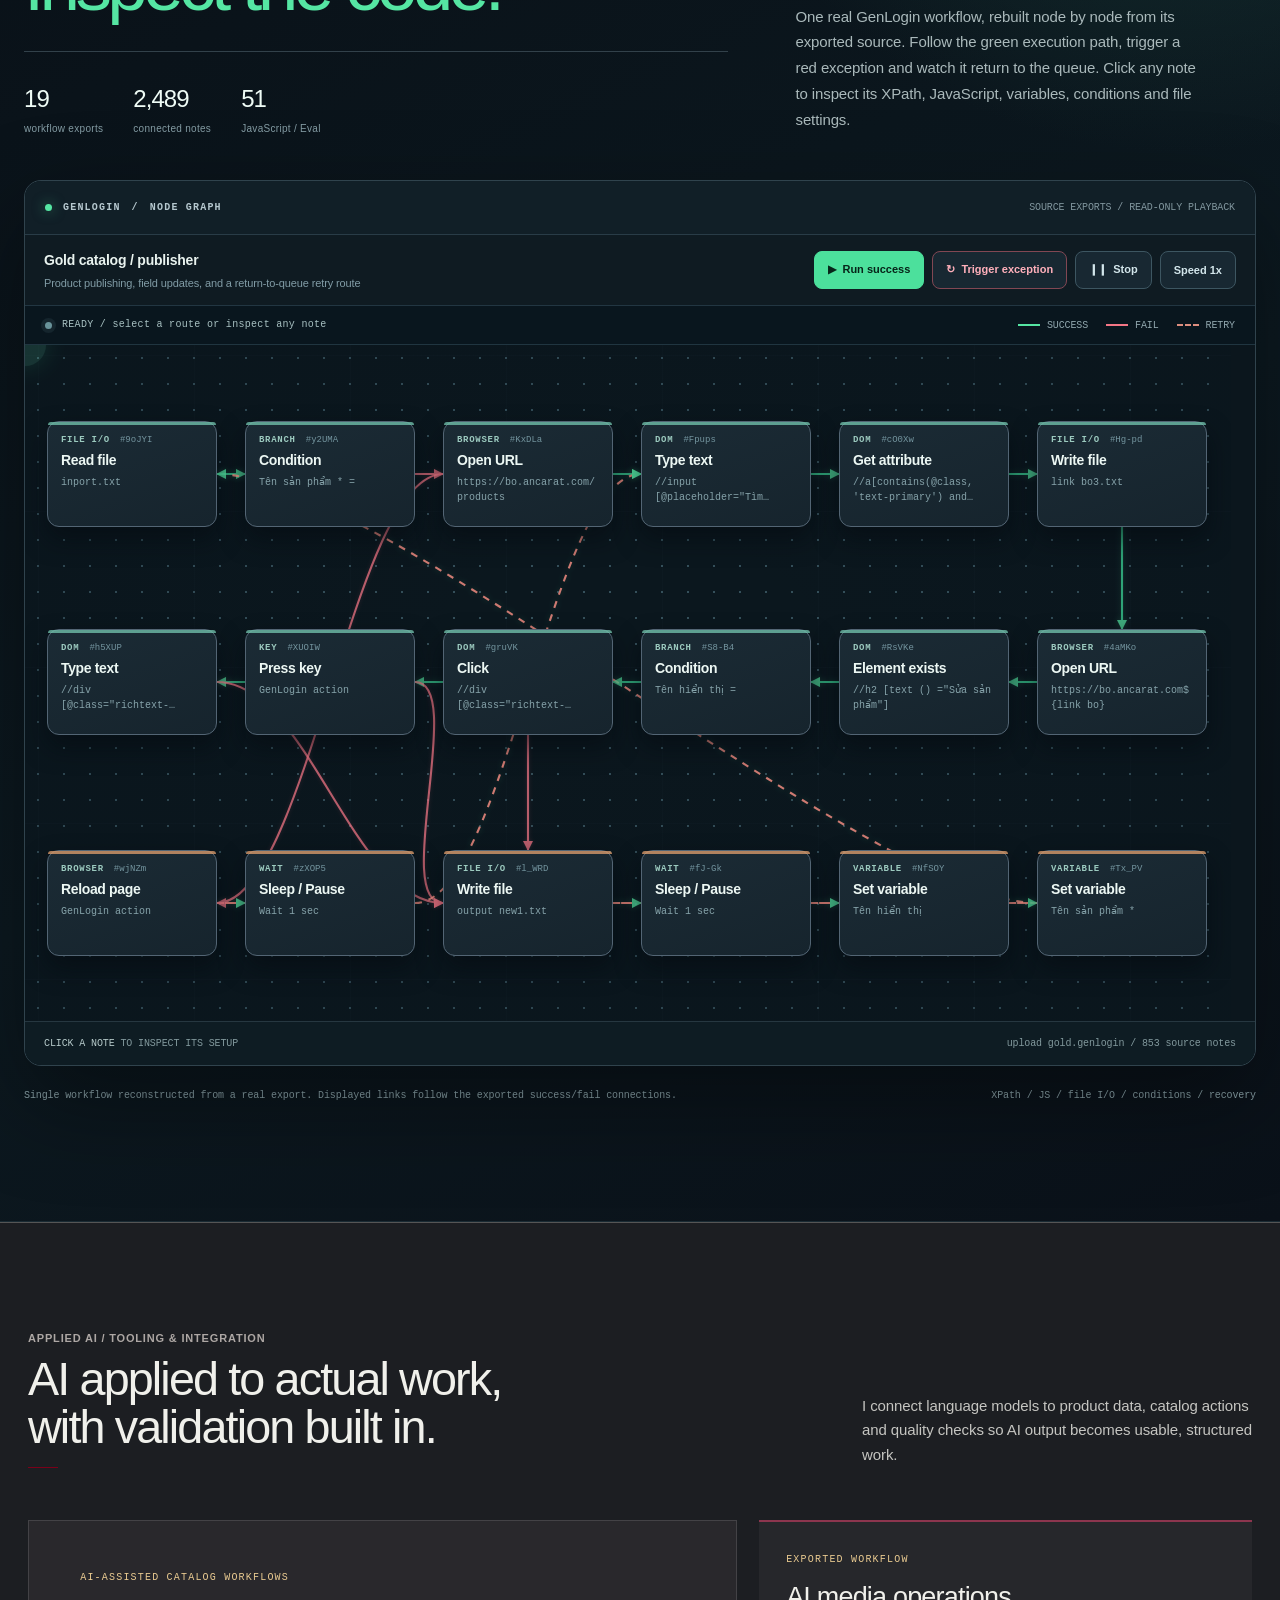
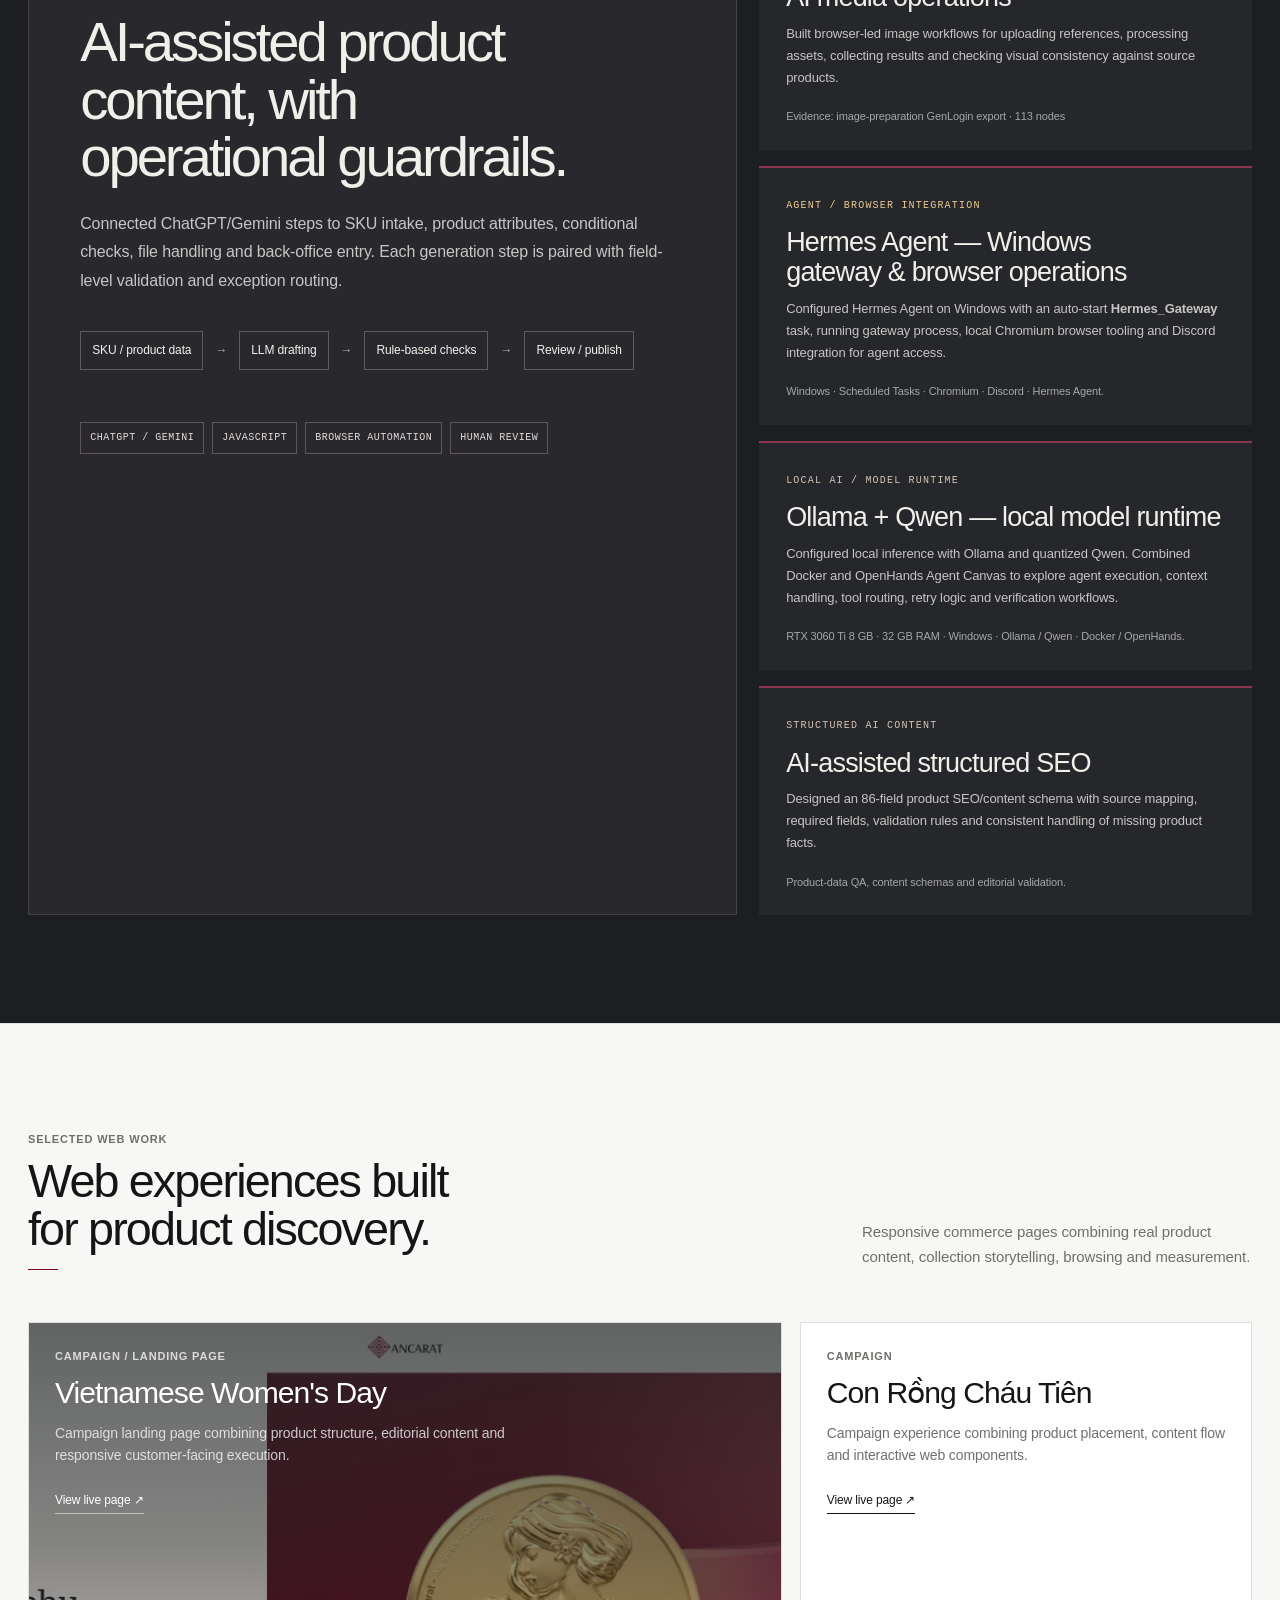
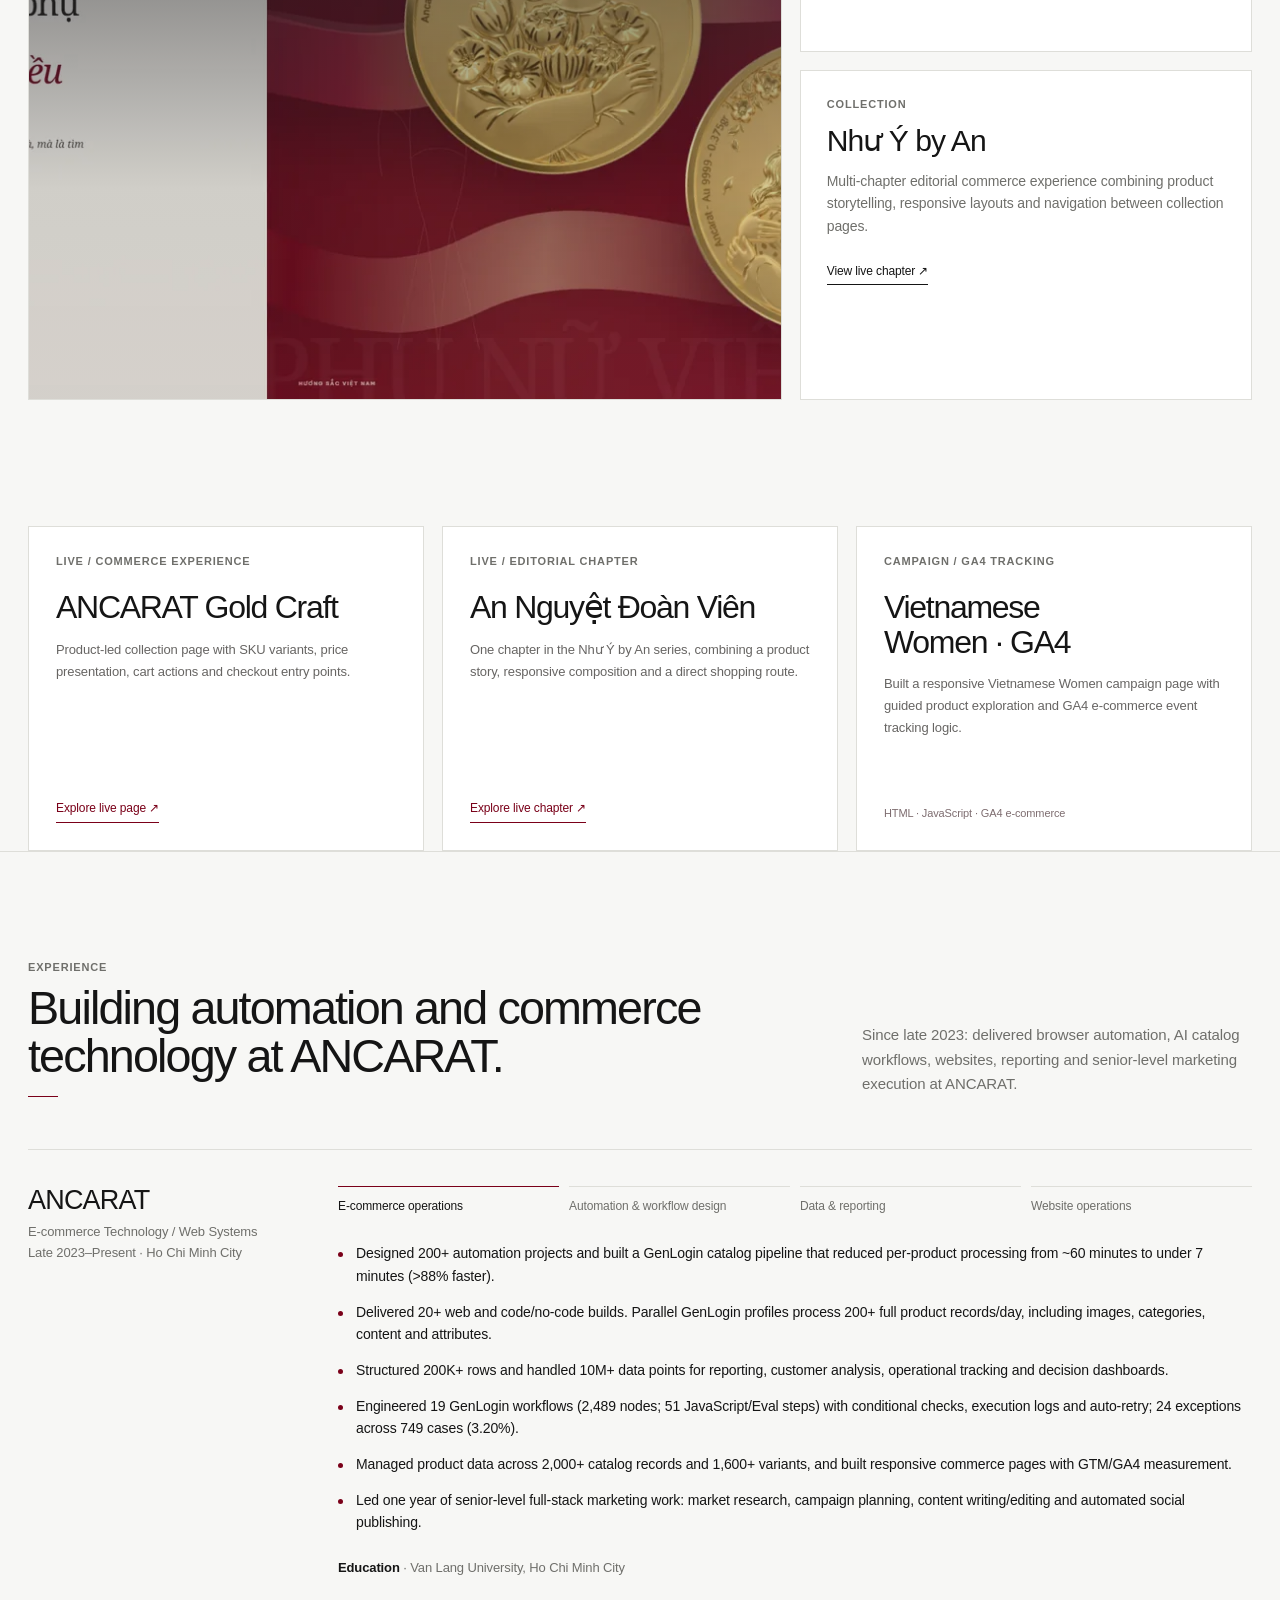
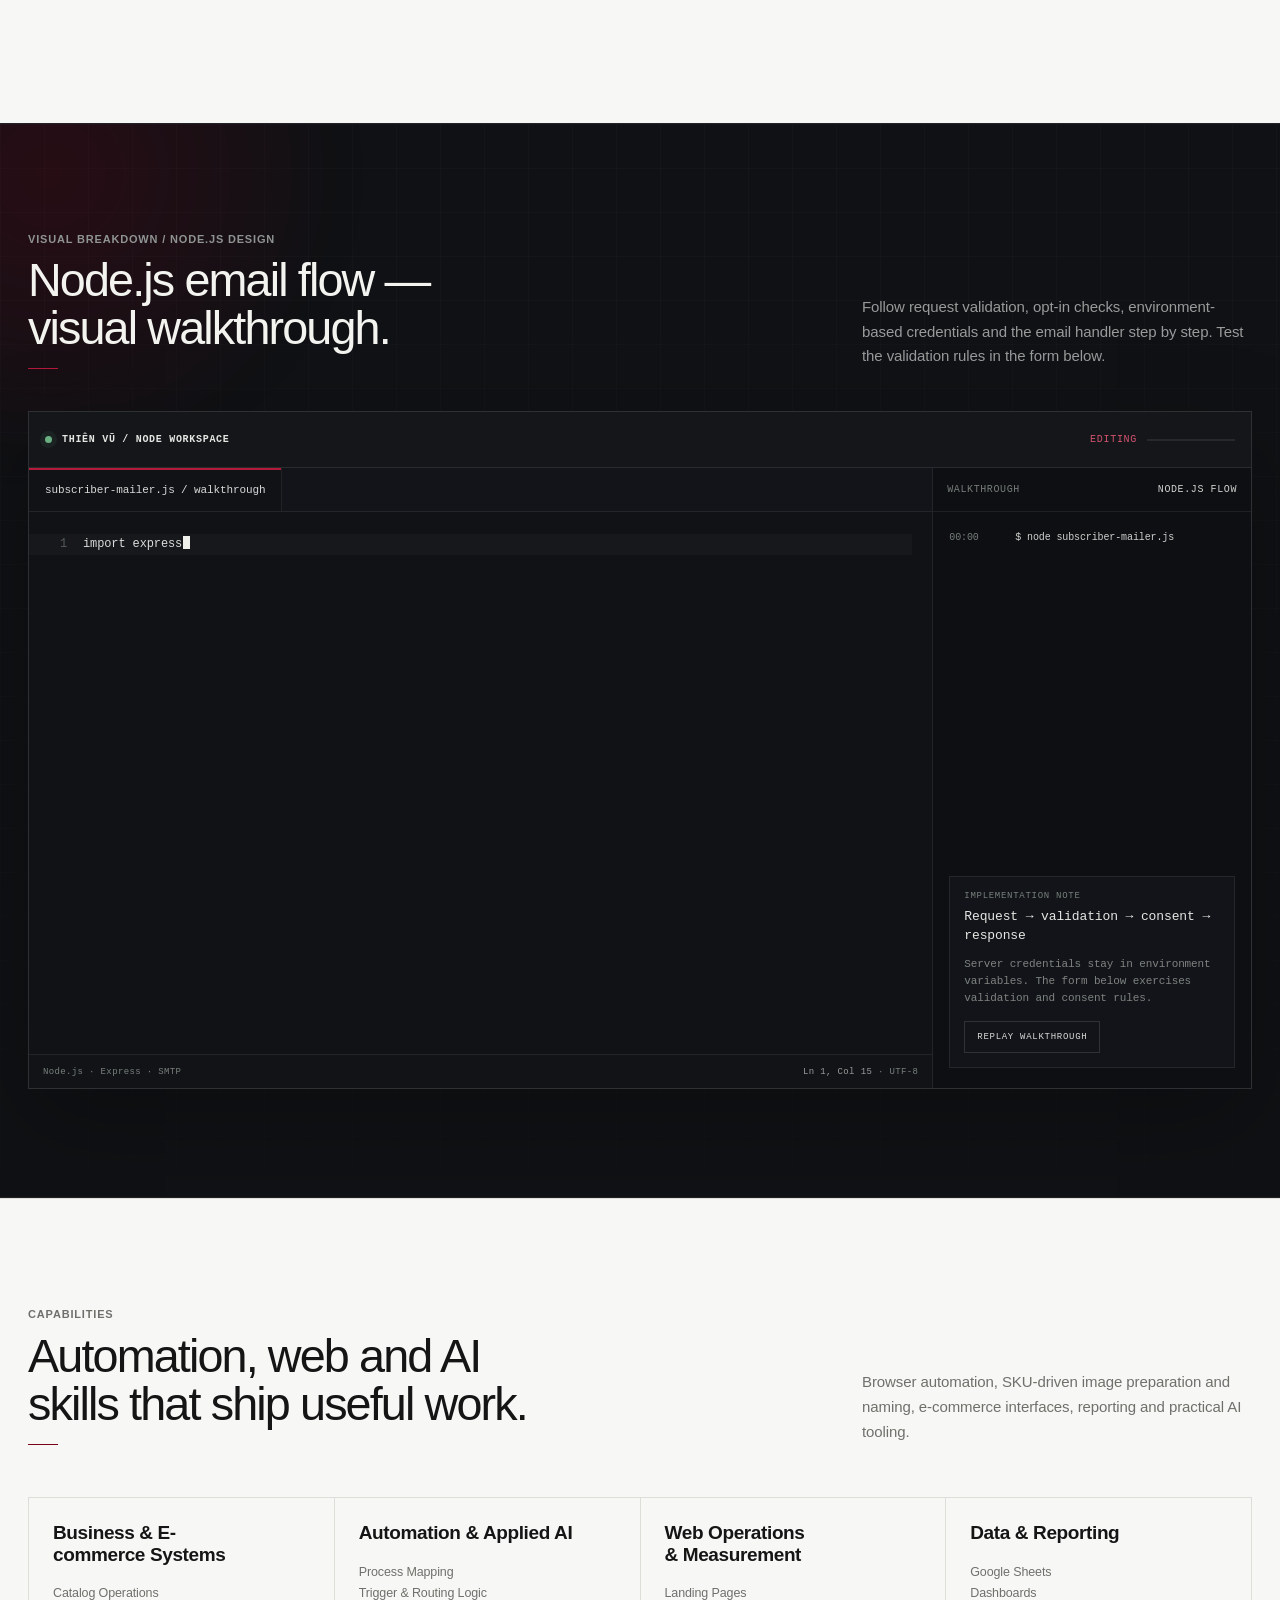
==== commit c2d195e2: "fix(a11y): role=group cho 7 div có aria-label (hết aria-prohibited-attr)" ====
--- a/index.html
+++ b/index.html
@@ -230,7 +230,7 @@
    <p>I engineered a GenLogin pipeline covering product intake, image preparation, classification, AI content, attributes and quality checks. Processing dropped from <strong>60 minutes to under 7 minutes per product</strong> in one flow.</p>
    <p class="impact-context">Exceptions return automatically to the retry queue. Validation branches and logging keep each product moving through the publishing process.</p>
   </div>
-  <div class="impact-stats reveal" aria-label="Observed catalog workflow outcomes">
+  <div class="impact-stats reveal" role="group" aria-label="Observed catalog workflow outcomes">
    <div class="impact-stat"><strong>&lt;7<span> min</span></strong><small>Per completed product, one flow</small><em>~60 minutes before automation · &gt;88% less time</em></div>
    <div class="impact-stat"><strong>200<span>+</span></strong><small>Products per day, multiple profiles</small><em>Media, category, copy and attributes</em></div>
    <div class="impact-stat"><strong>3.20<span>%</span></strong><small>Observed exception incidence</small><em>24 exceptions across 749 cases · auto-queued for another attempt</em></div>
@@ -360,7 +360,7 @@
     <div class="project-no">01 / 04 · CATALOG AUTOMATION</div>
     <h3 class="project-title">GenLogin Catalog Automation &amp; AI Content QA</h3>
     <p class="project-problem">A catalog item is not finished when its description is typed. The workflow processes product source data, images, classification, copy and attributes, validates the result and routes exceptions back to a retry queue.</p>
-    <div class="impact-case-strip" aria-label="Reported operating results"><div><strong>&lt;7 min</strong><small>per product · one workflow</small></div><div><strong>200+ / day</strong><small>concurrent browser profiles</small></div><div><strong>24 / 749</strong><small>exceptions · re-queued for retry</small></div></div>
+    <div class="impact-case-strip" role="group" aria-label="Reported operating results"><div><strong>&lt;7 min</strong><small>per product · one workflow</small></div><div><strong>200+ / day</strong><small>concurrent browser profiles</small></div><div><strong>24 / 749</strong><small>exceptions · re-queued for retry</small></div></div>
     <div class="project-facts">
       <div class="fact-row"><span>What runs</span><b>Product input → media / taxonomy → AI content → attributes → QA → publish / retry queue</b></div>
       <div class="fact-row"><span>Evidence</span><b>19 exported workflows · 2,489 graph nodes · 51 JavaScript/Eval steps</b></div>
@@ -459,7 +459,7 @@
       <div>
         <p class="glx-kicker">AUTOMATION ENGINEERING / INTERACTIVE SOURCE GRAPH</p>
         <h2 id="workflow-title">Follow the flow. <em>Inspect the code.</em></h2>
-        <div class="glx-metrics" aria-label="GenLogin source collection">
+        <div class="glx-metrics" role="group" aria-label="GenLogin source collection">
           <span><strong>19</strong><small>workflow exports</small></span>
           <span><strong>2,489</strong><small>connected notes</small></span>
           <span><strong>51</strong><small>JavaScript / Eval</small></span>
@@ -484,7 +484,7 @@
       </div>
       <div class="glx-statusrow">
         <div class="glx-status" role="status"><span class="glx-status-indicator"></span><span class="glx-status-text">READY / select a route or inspect any note</span></div>
-        <div class="glx-legend" aria-label="Line legend"><span><i class="glx-swatch"></i> SUCCESS</span><span><i class="glx-swatch fail"></i> FAIL</span><span><i class="glx-swatch retry"></i> RETRY</span></div>
+        <div role="group" class="glx-legend" aria-label="Line legend"><span><i class="glx-swatch"></i> SUCCESS</span><span><i class="glx-swatch fail"></i> FAIL</span><span><i class="glx-swatch retry"></i> RETRY</span></div>
       </div>
       <div class="glx-view">
         <div class="glx-scroller" id="glx-map-area" tabindex="0" role="region" aria-label="GenLogin workflow note graph, scroll to navigate">
@@ -527,7 +527,7 @@
    <div class="ai-status">AI-ASSISTED CATALOG WORKFLOWS</div>
    <h3>AI-assisted product content, with operational guardrails.</h3>
    <p>Connected ChatGPT/Gemini steps to SKU intake, product attributes, conditional checks, file handling and back-office entry. Each generation step is paired with field-level validation and exception routing.</p>
-   <div class="ai-steps" aria-label="Content workflow"><span>SKU / product data</span><i>→</i><span>LLM drafting</span><i>→</i><span>Rule-based checks</span><i>→</i><span>Review / publish</span></div>
+   <div role="group" class="ai-steps" aria-label="Content workflow"><span>SKU / product data</span><i>→</i><span>LLM drafting</span><i>→</i><span>Rule-based checks</span><i>→</i><span>Review / publish</span></div>
    <div class="tag-row"><span class="tag">ChatGPT / Gemini</span><span class="tag">JavaScript</span><span class="tag">Browser automation</span><span class="tag">Human review</span></div>
   </article>
   <div class="ai-work-aside">
@@ -713,7 +713,7 @@
         </div>
 
         <div class="aim-main">
-          <div class="aim-arena" id="aim-arena" aria-label="Interactive precision aim training arena">
+          <div role="group" class="aim-arena" id="aim-arena" aria-label="Interactive precision aim training arena">
             <div class="aim-calibration" aria-hidden="true"></div>
             <div class="aim-coord aim-coord-a">RANGE // 01</div>
             <div class="aim-coord aim-coord-b">TARGET SYSTEM ONLINE</div>
@@ -768,7 +768,7 @@
               <div><div class="aim-meter-head"><span>REACTION</span><b id="aim-reaction-label">CALIBRATING</b></div><div class="aim-meter"><i id="aim-reaction-meter"></i></div></div>
               <div><div class="aim-meter-head"><span>PRECISION</span><b id="aim-precision-label">100%</b></div><div class="aim-meter"><i id="aim-precision-meter"></i></div></div>
             </div>
-            <div class="aim-sens" aria-label="Mouse sensitivity settings">
+            <div role="group" class="aim-sens" aria-label="Mouse sensitivity settings">
               <div class="aim-sens-header">
                 <label for="aim-sensitivity">MOUSE SENSITIVITY</label>
                 <input id="aim-sensitivity-value" class="aim-sens-number" type="number" min="0.10" max="1.50" step="0.01" value="0.35" inputmode="decimal" aria-label="Exact mouse sensitivity" />
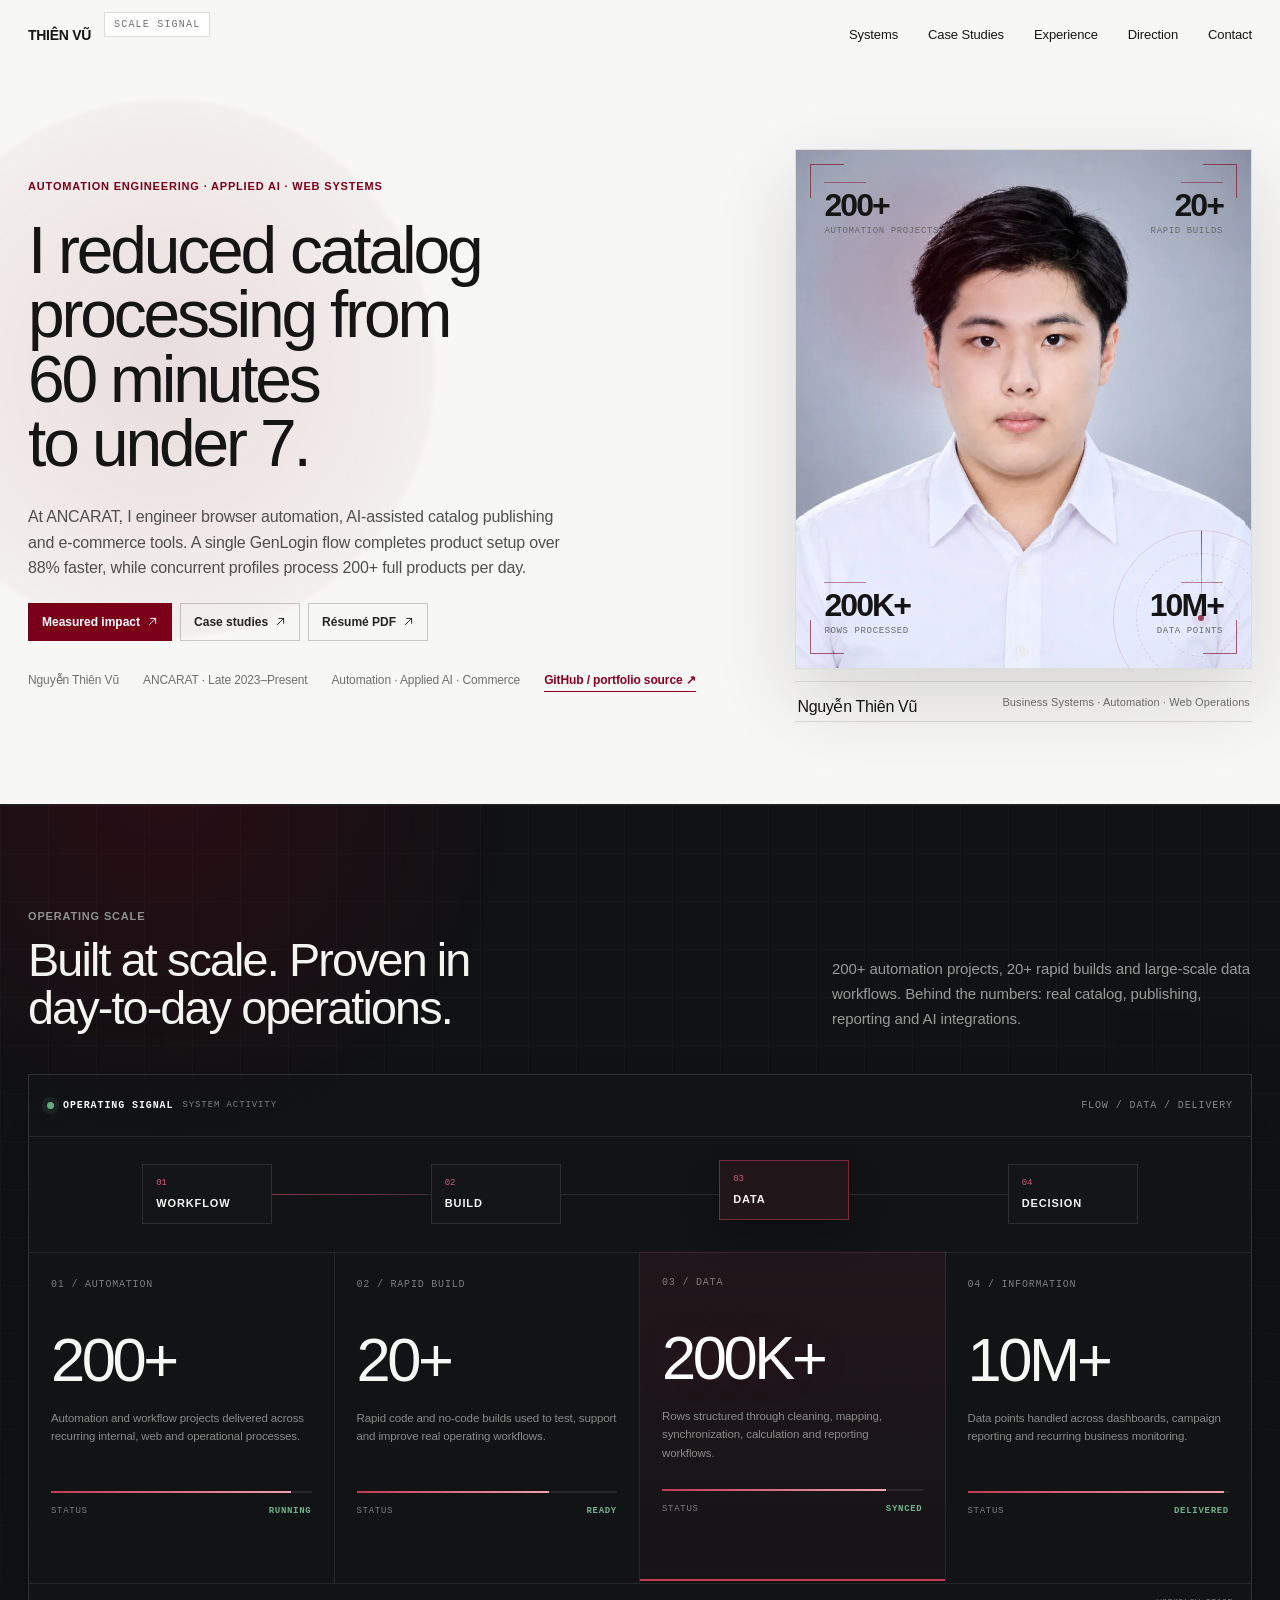
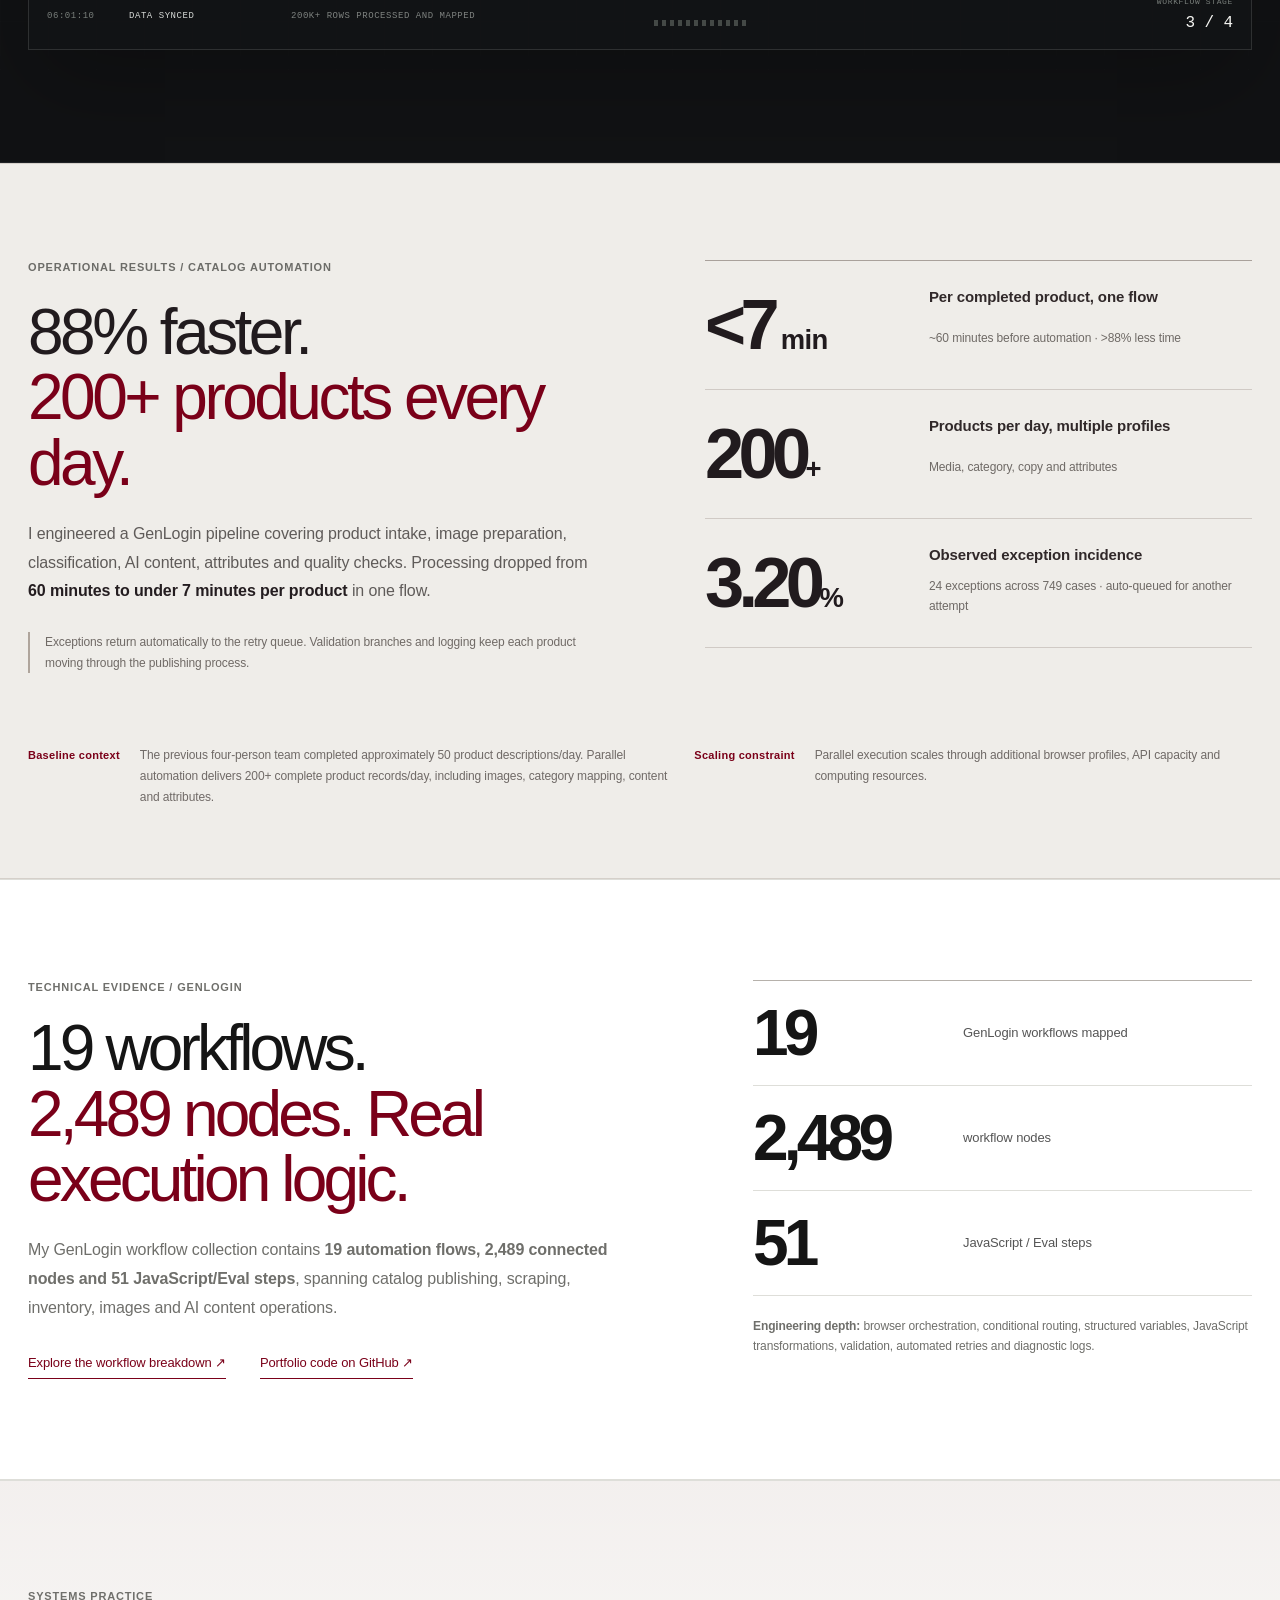
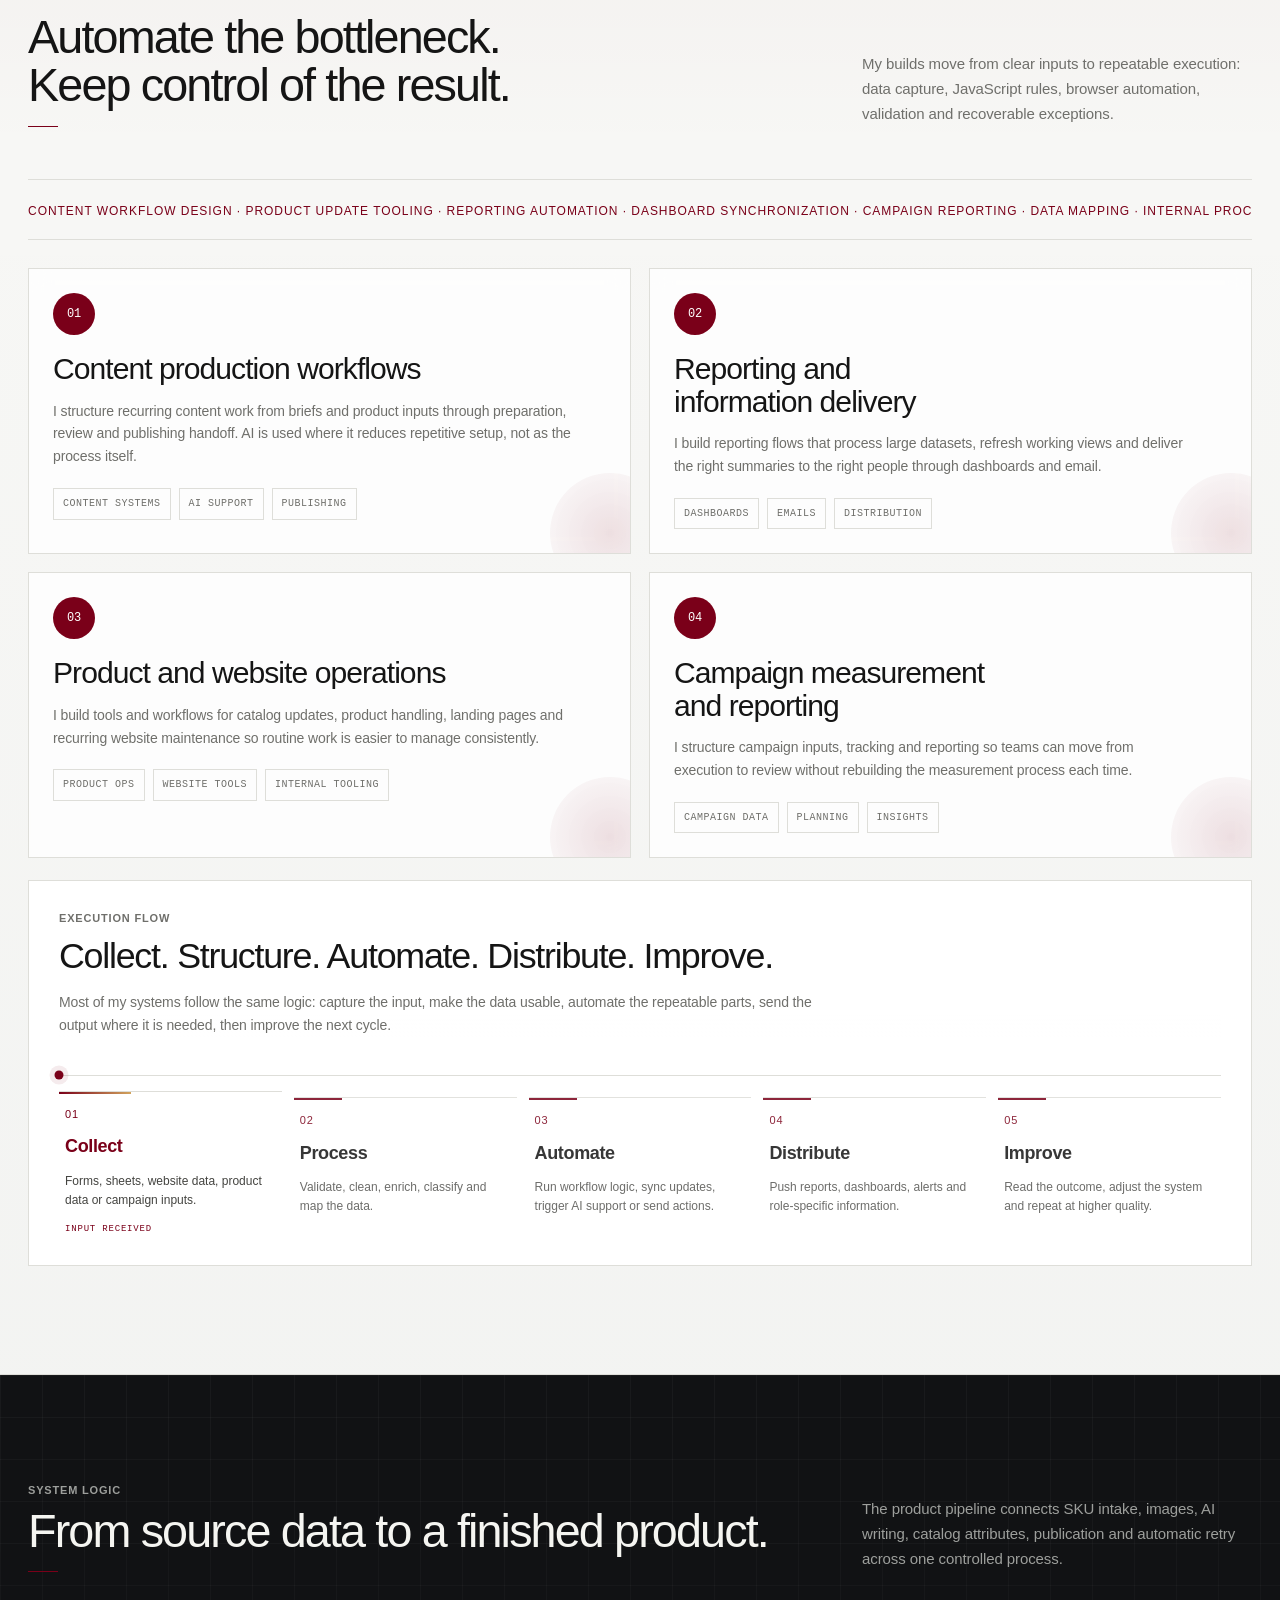
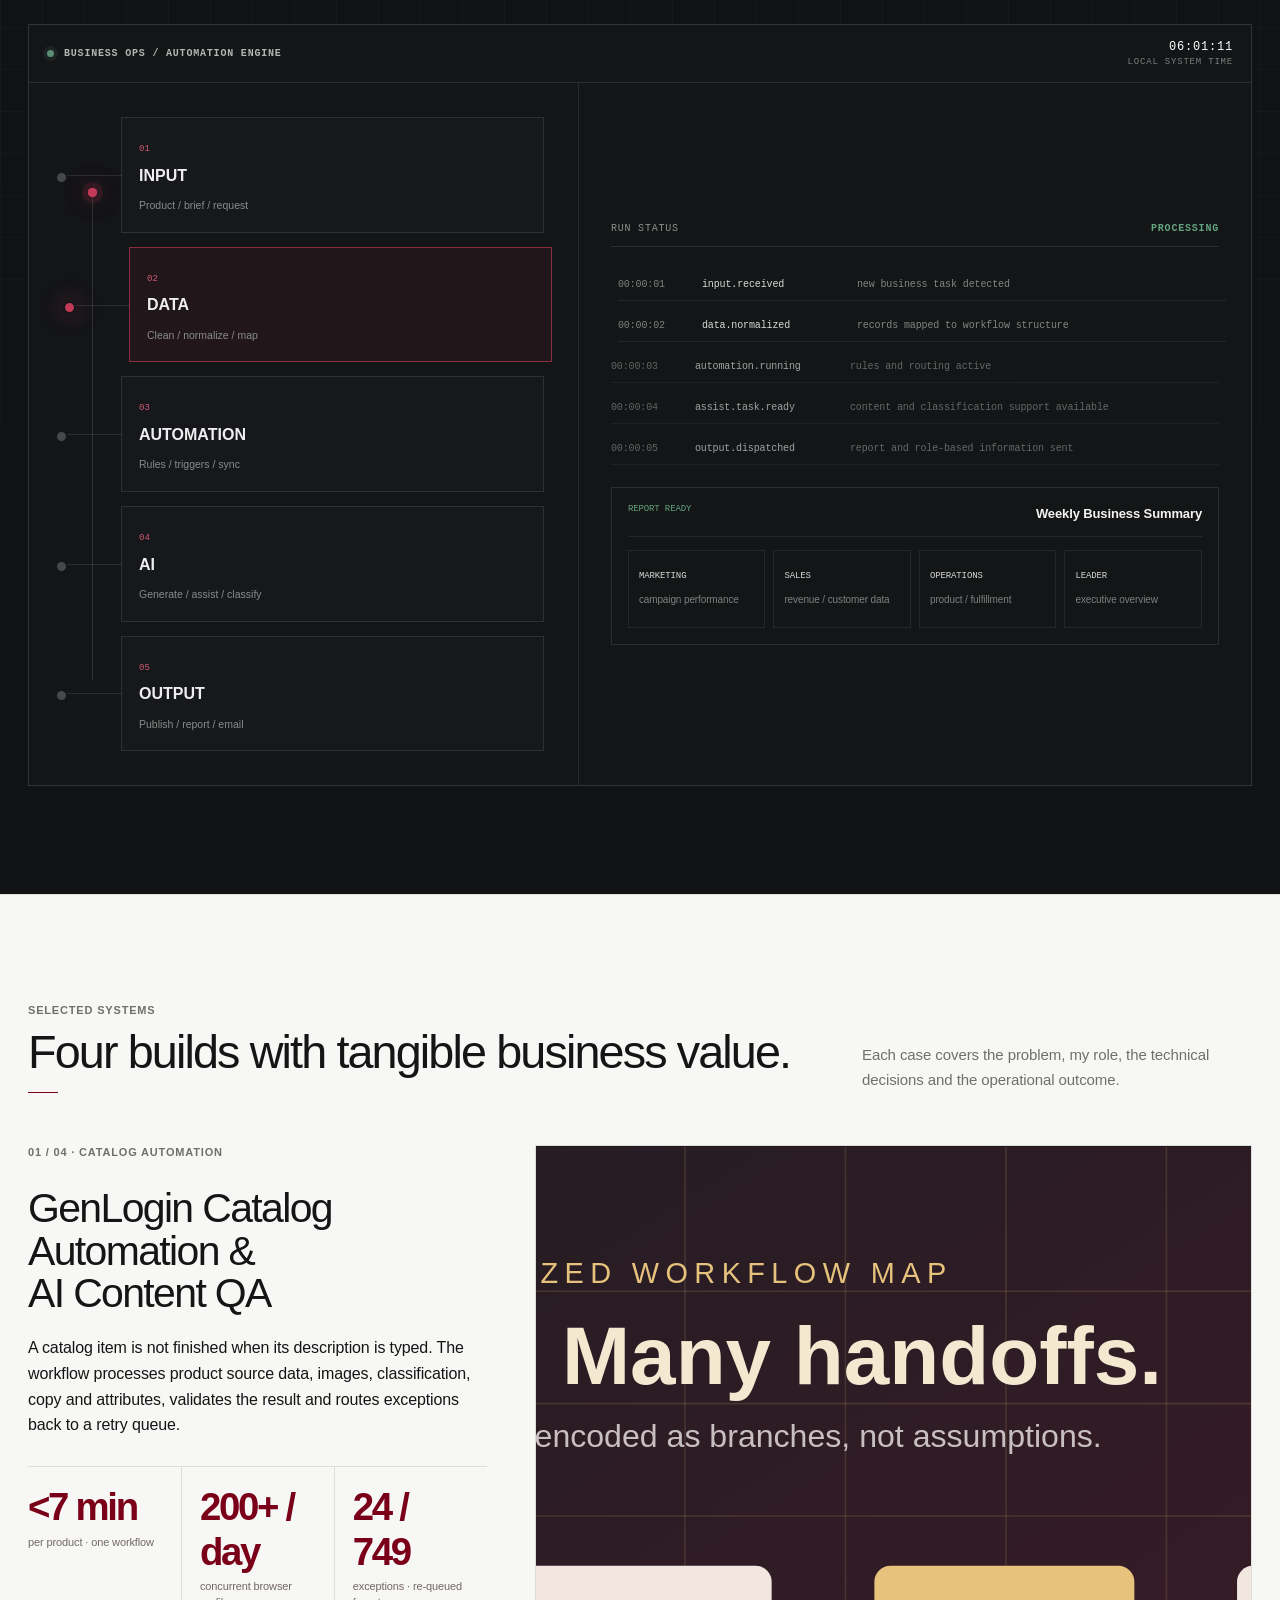
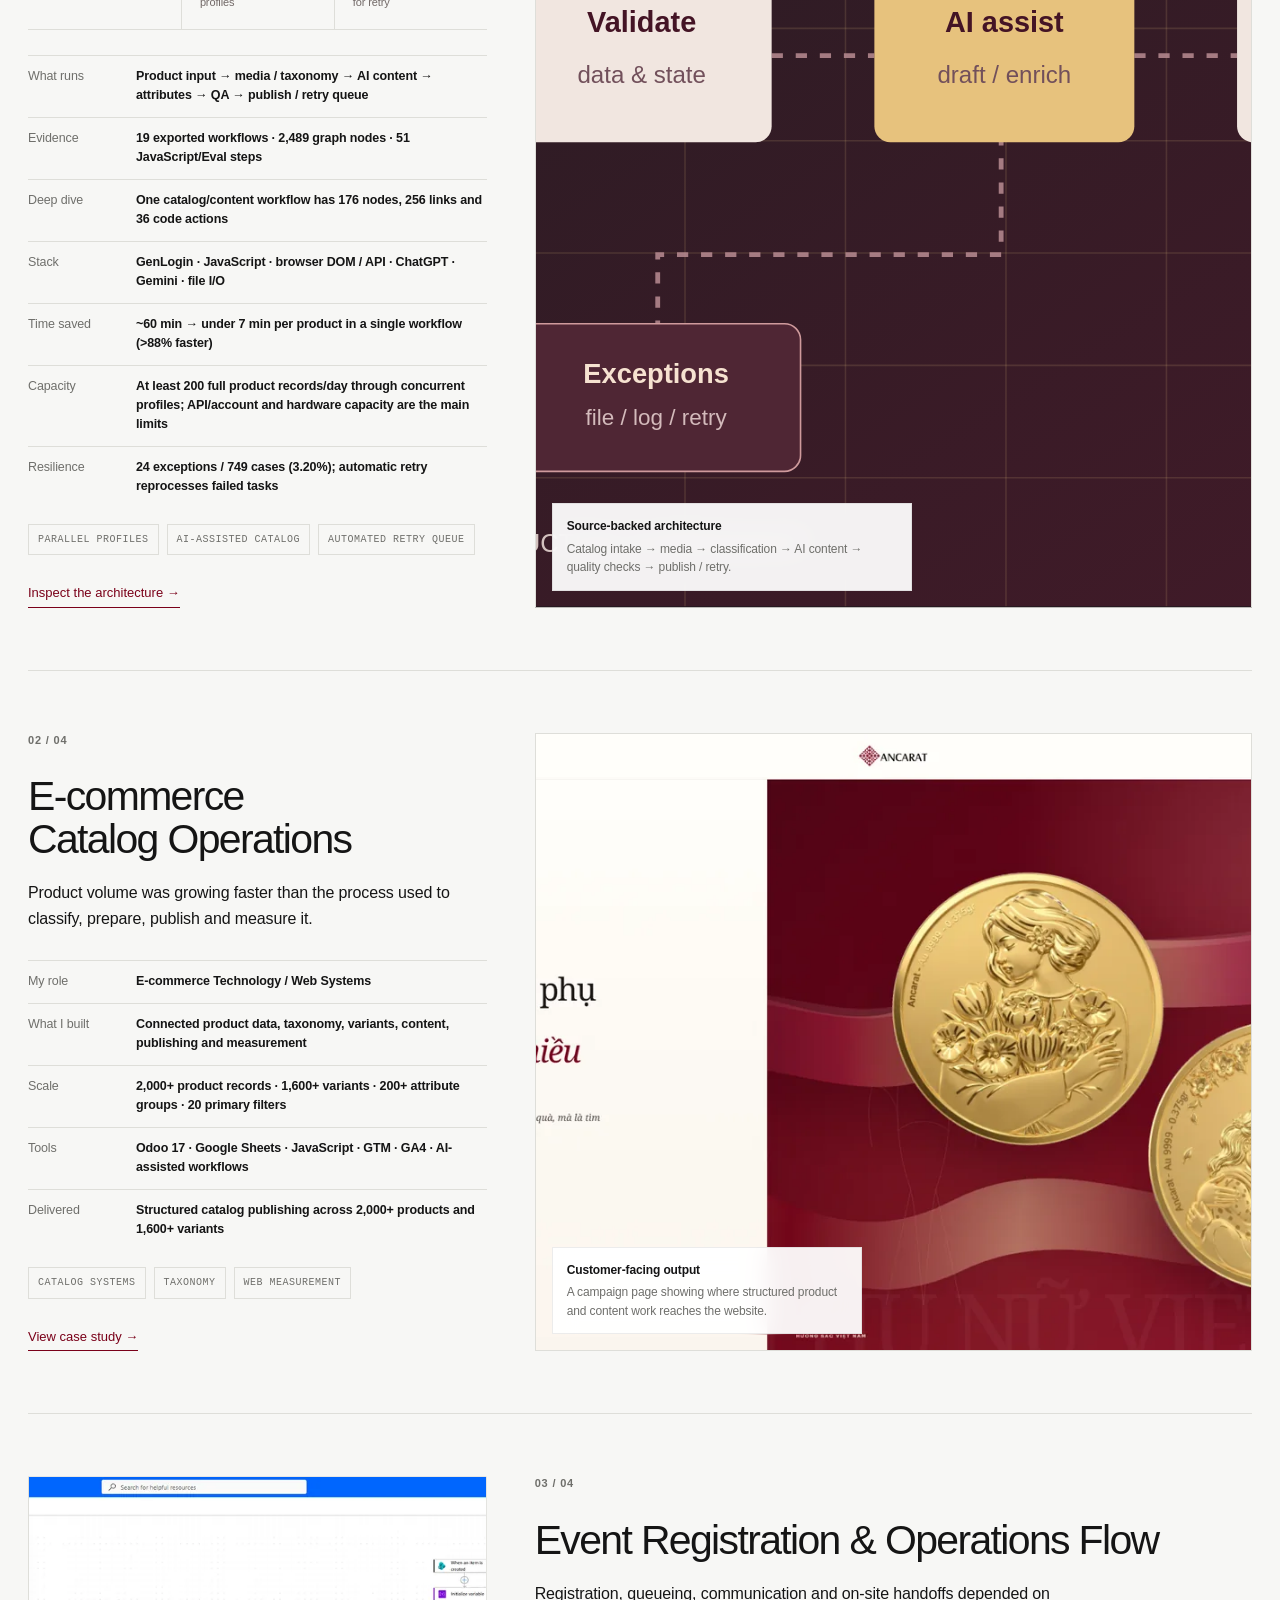
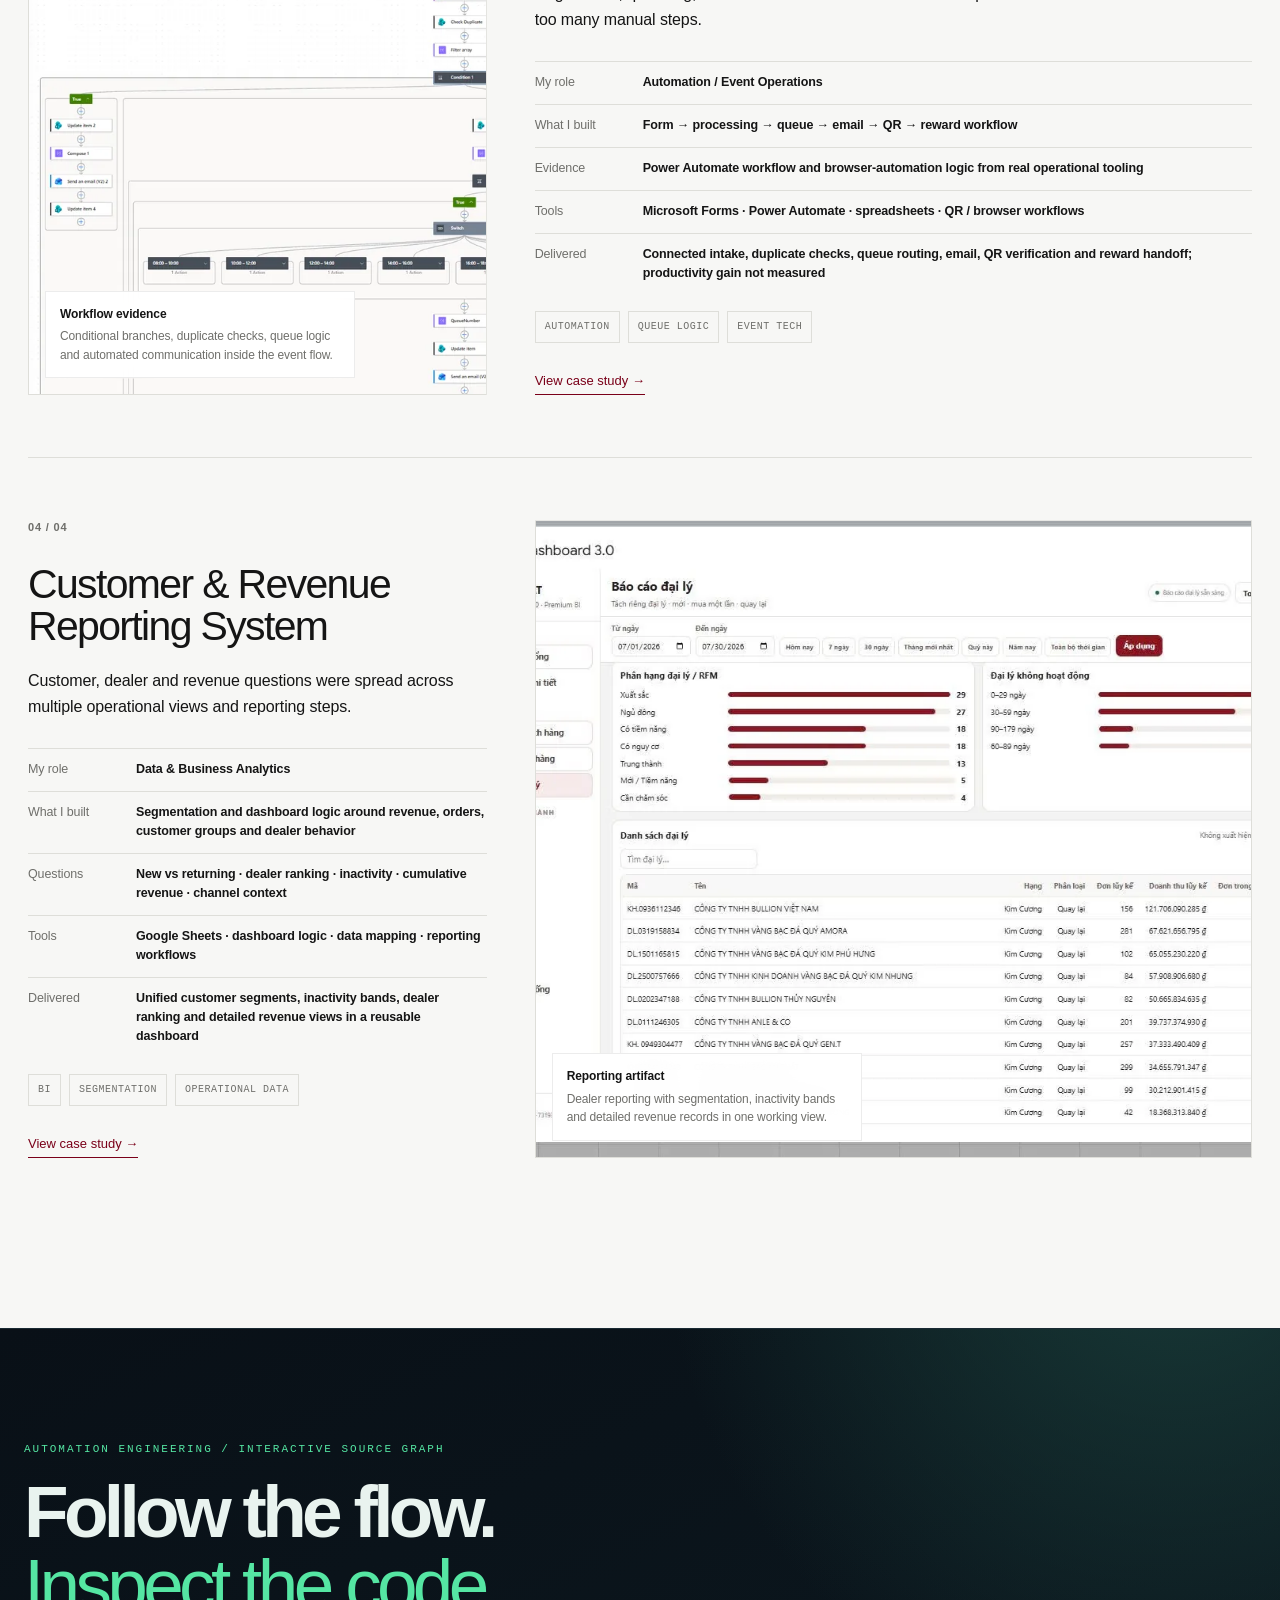
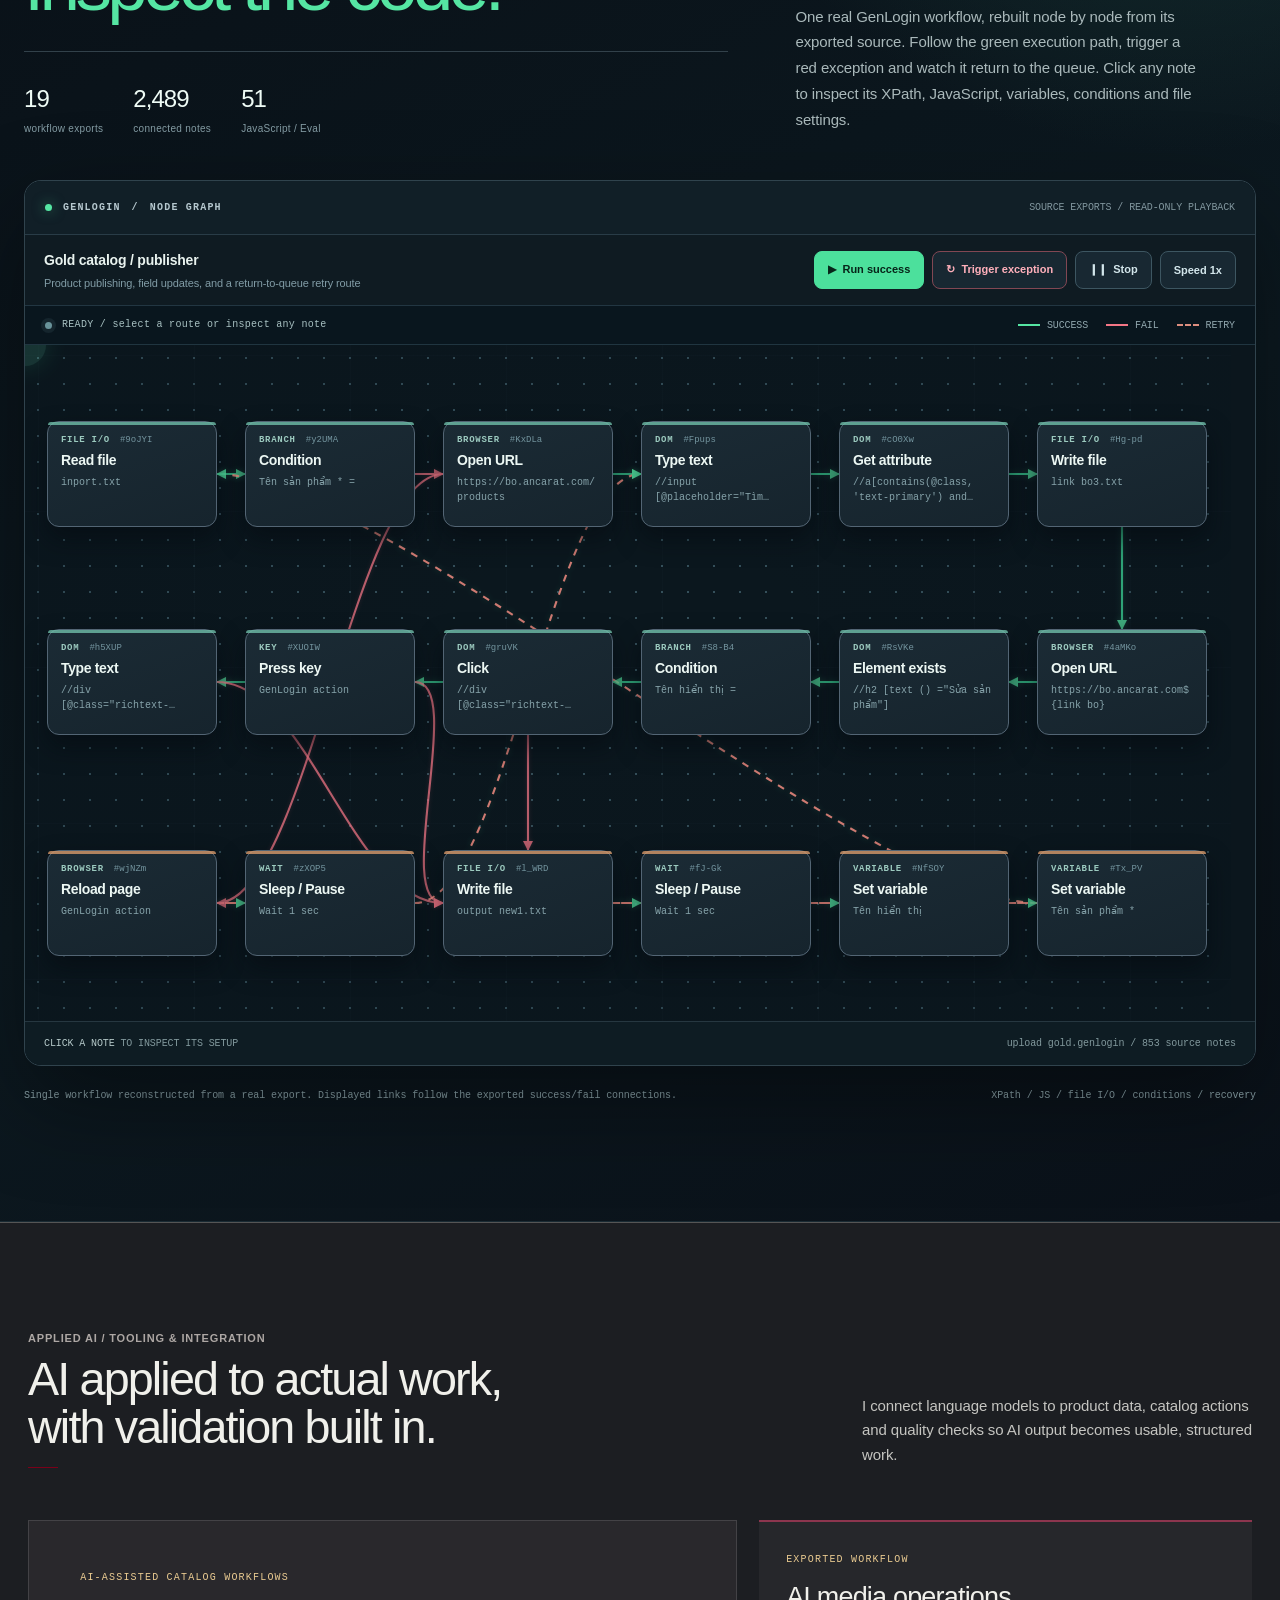
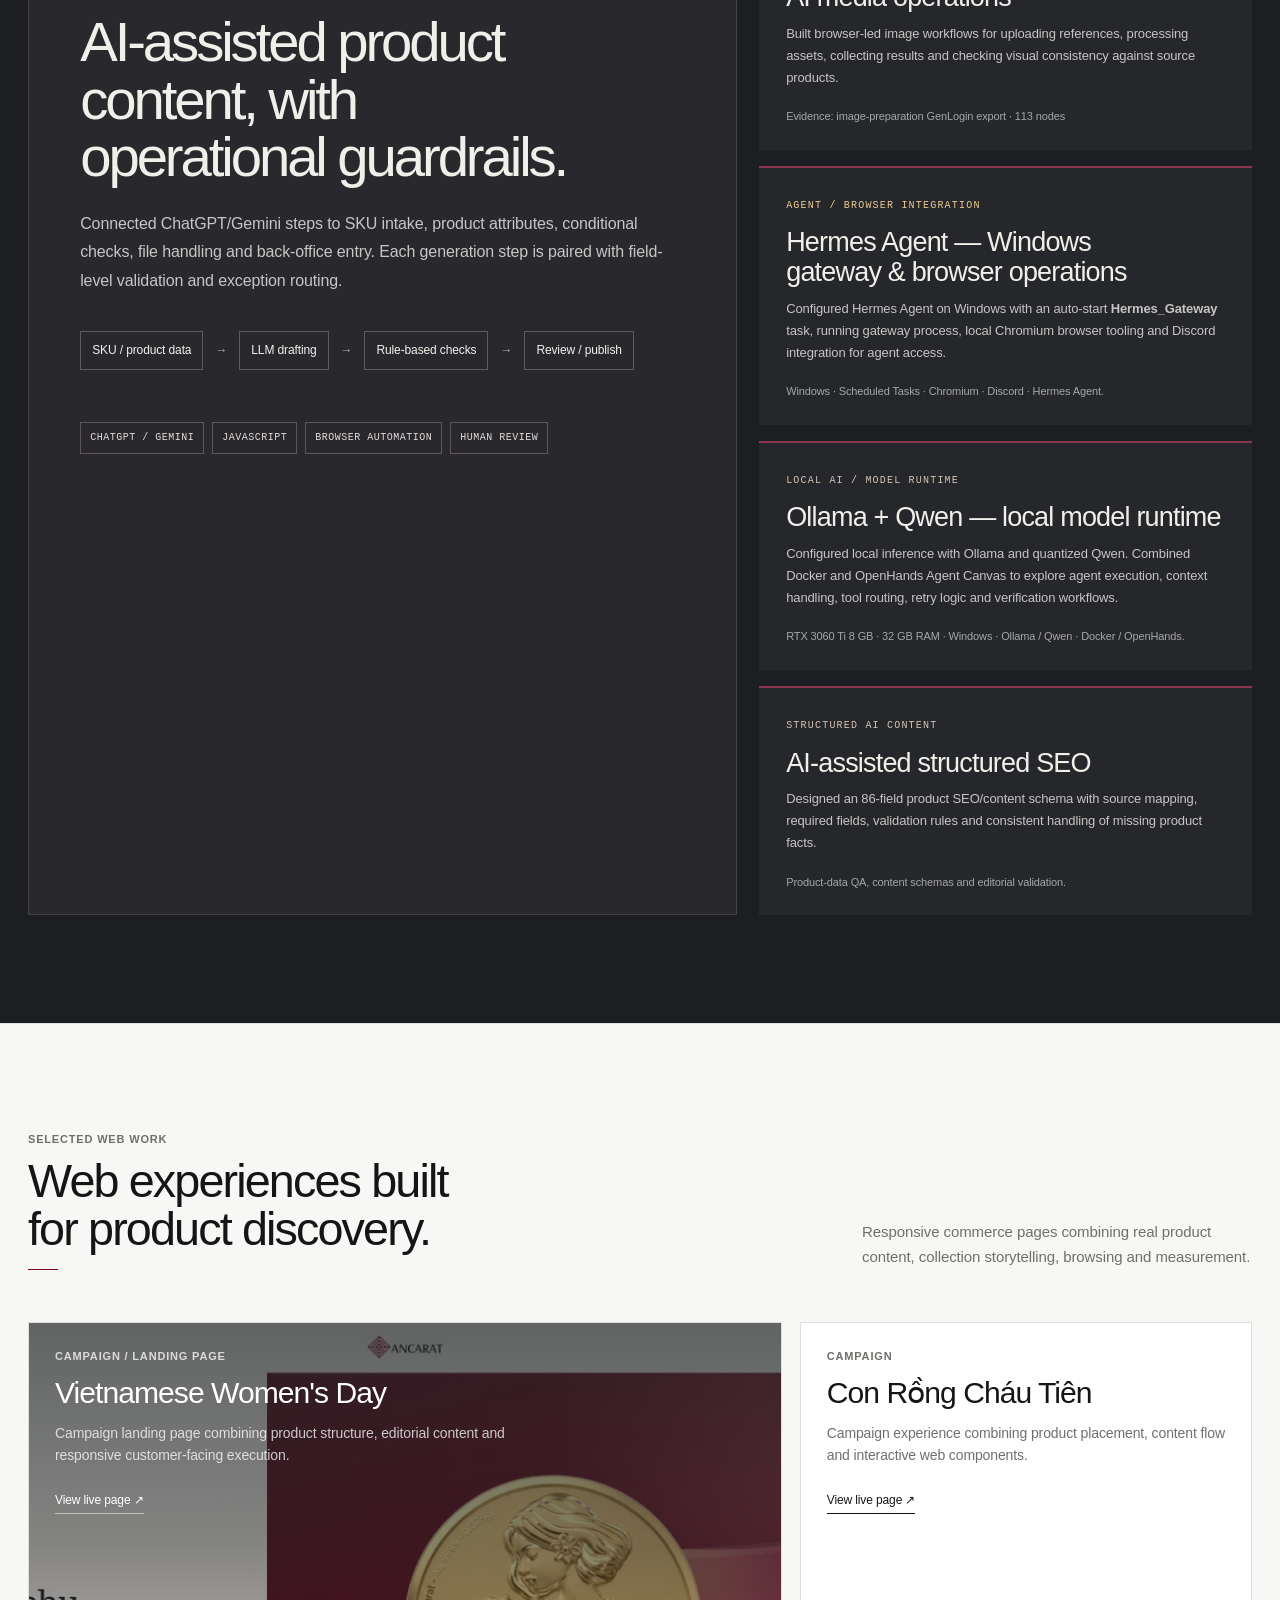
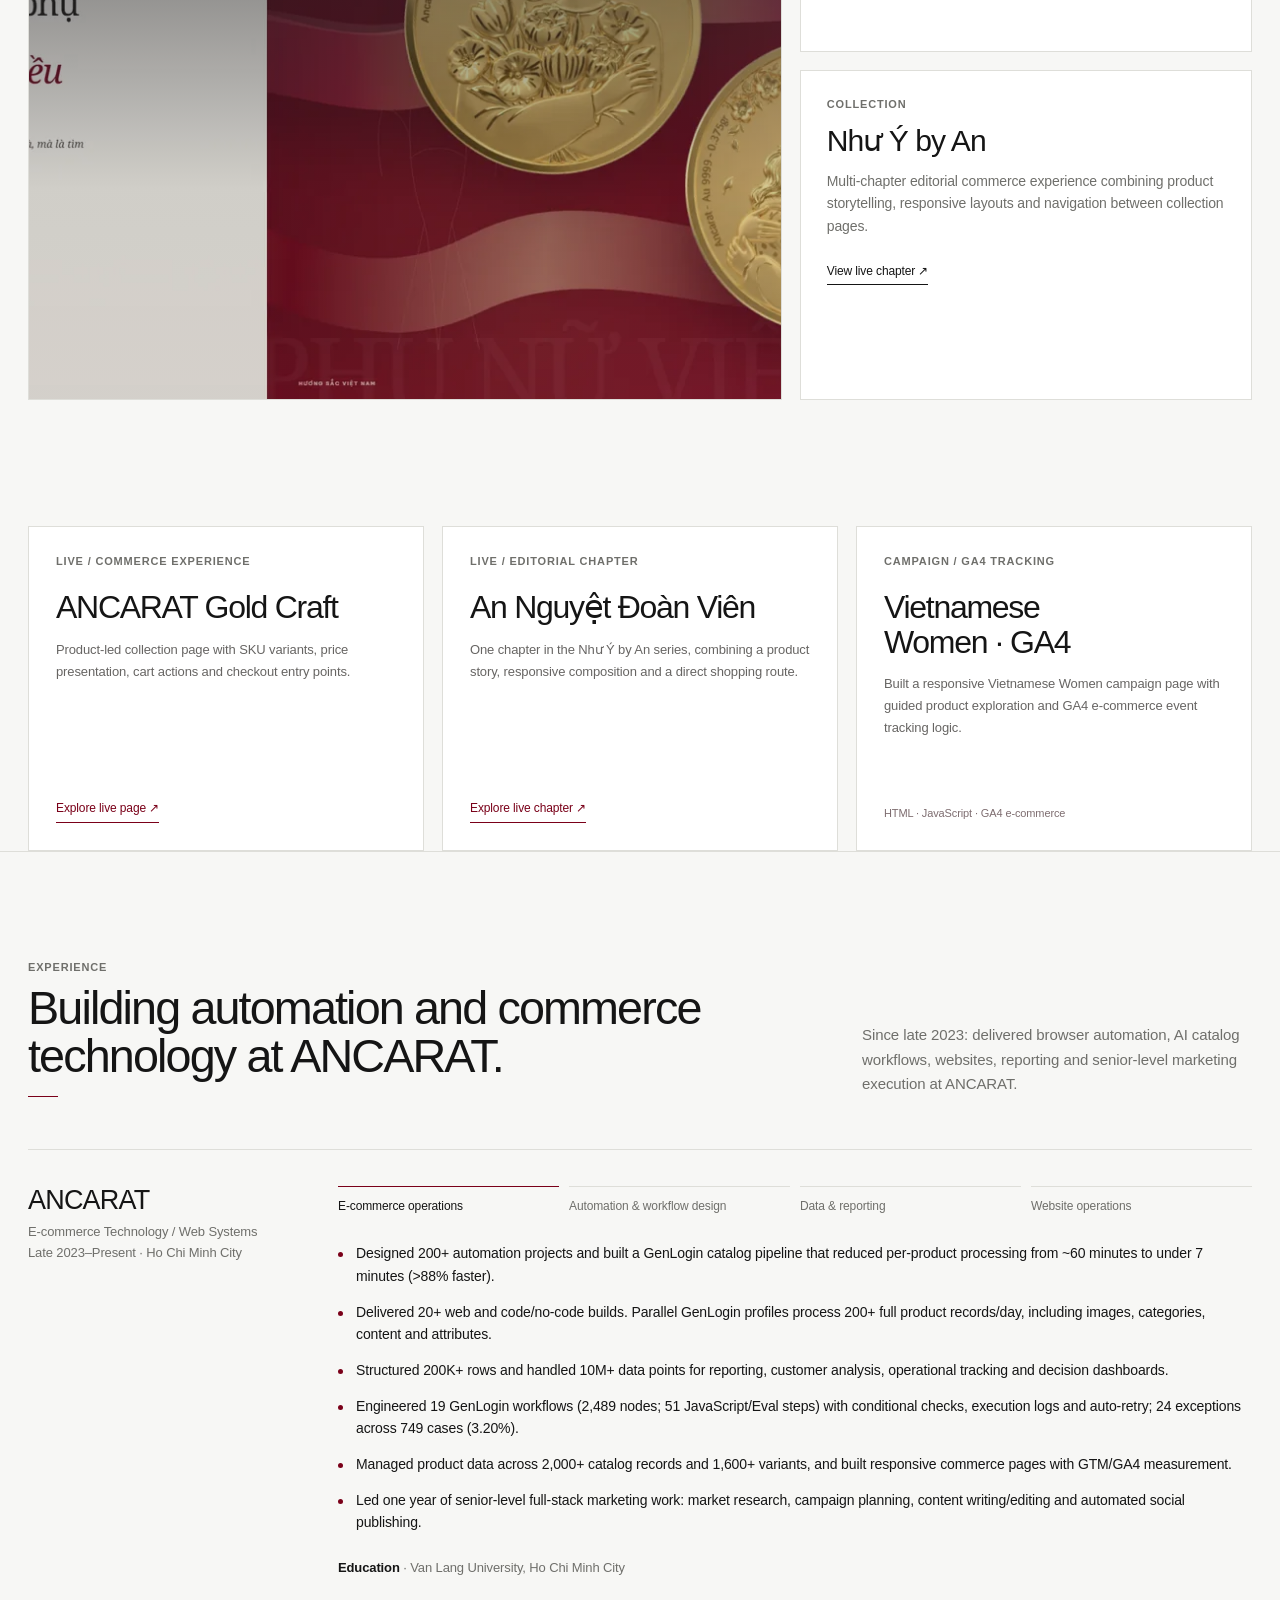
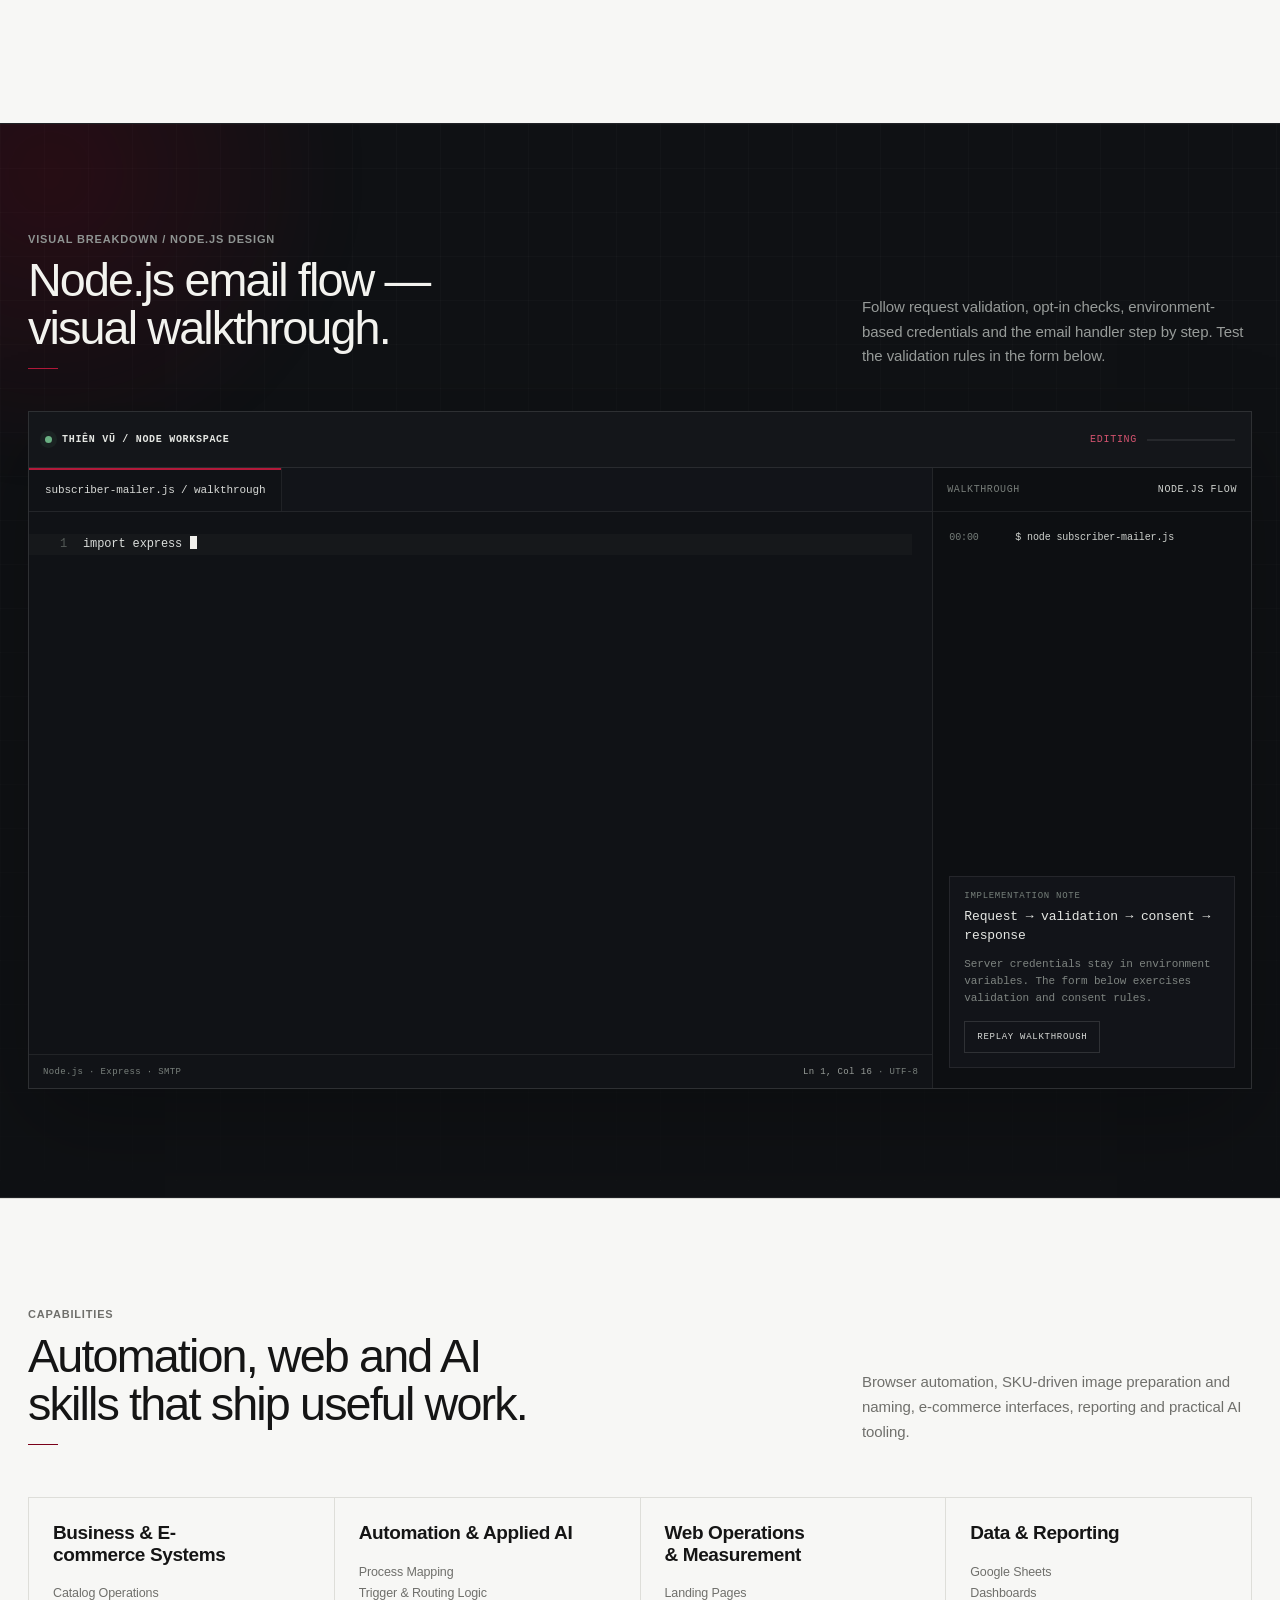
==== commit cc2000b7: "fix(portfolio): move chapter-label pill clear of nav (no overlap 721-1536px) - add <style id=xl-chap" ====
--- a/index.html
+++ b/index.html
@@ -867,6 +867,12 @@
 }
 @media(hover:none),(pointer:coarse){#xl-case-preview{display:none!important}}
 </style>
+  <style id="xl-chapter-label-fix">
+  /* CHAPTER LABEL — đưa pill về ngay sau wordmark, không chồng lấn nav (721px–1536px) */
+  @media (min-width:721px){
+    #xl-chapter-label{right:auto;left:max(104px,calc((100vw - 1240px)/2 + 76px))}
+  }
+  </style>
   <style id="xl-contrast-styles">
 /* CONTRAST LAYER — WCAG AA (additive; chỉ đổi lightness, giữ hue/identity tokens) */
 .console-log>div{color:#7b817d!important}
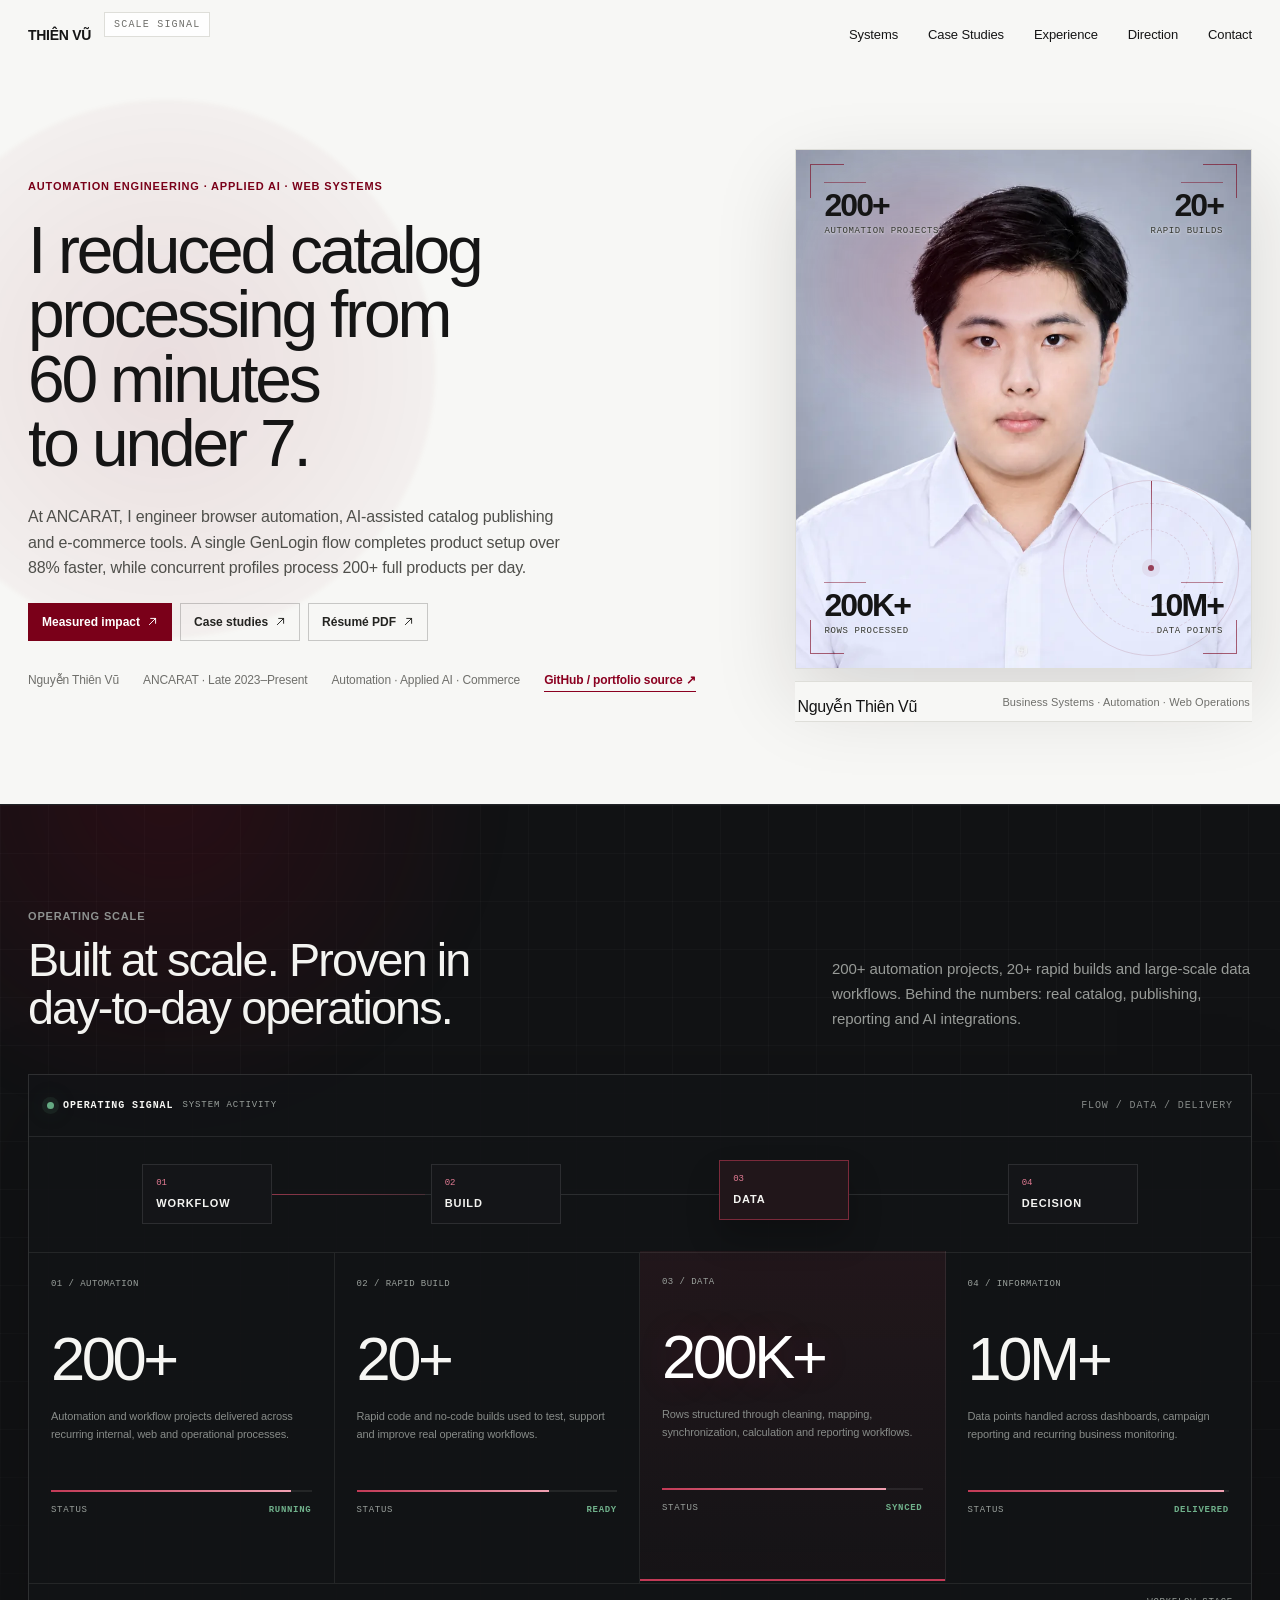
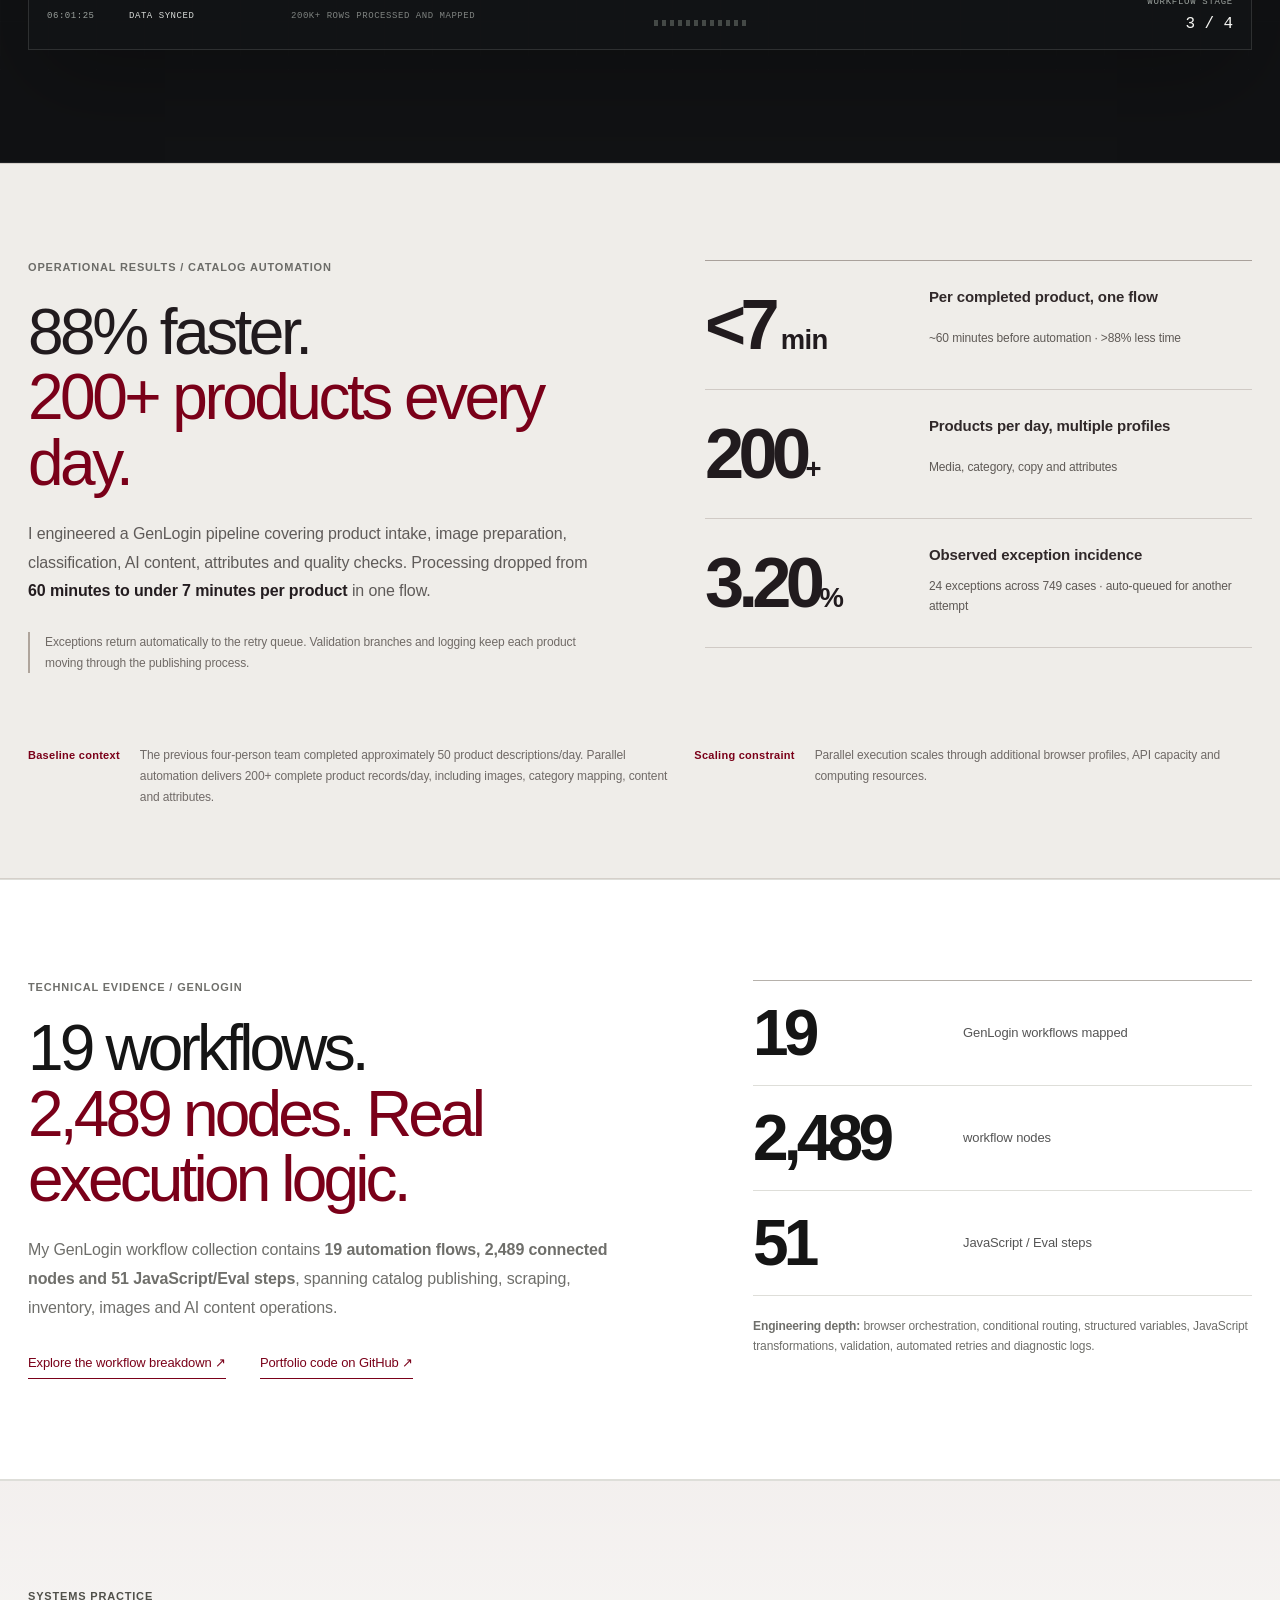
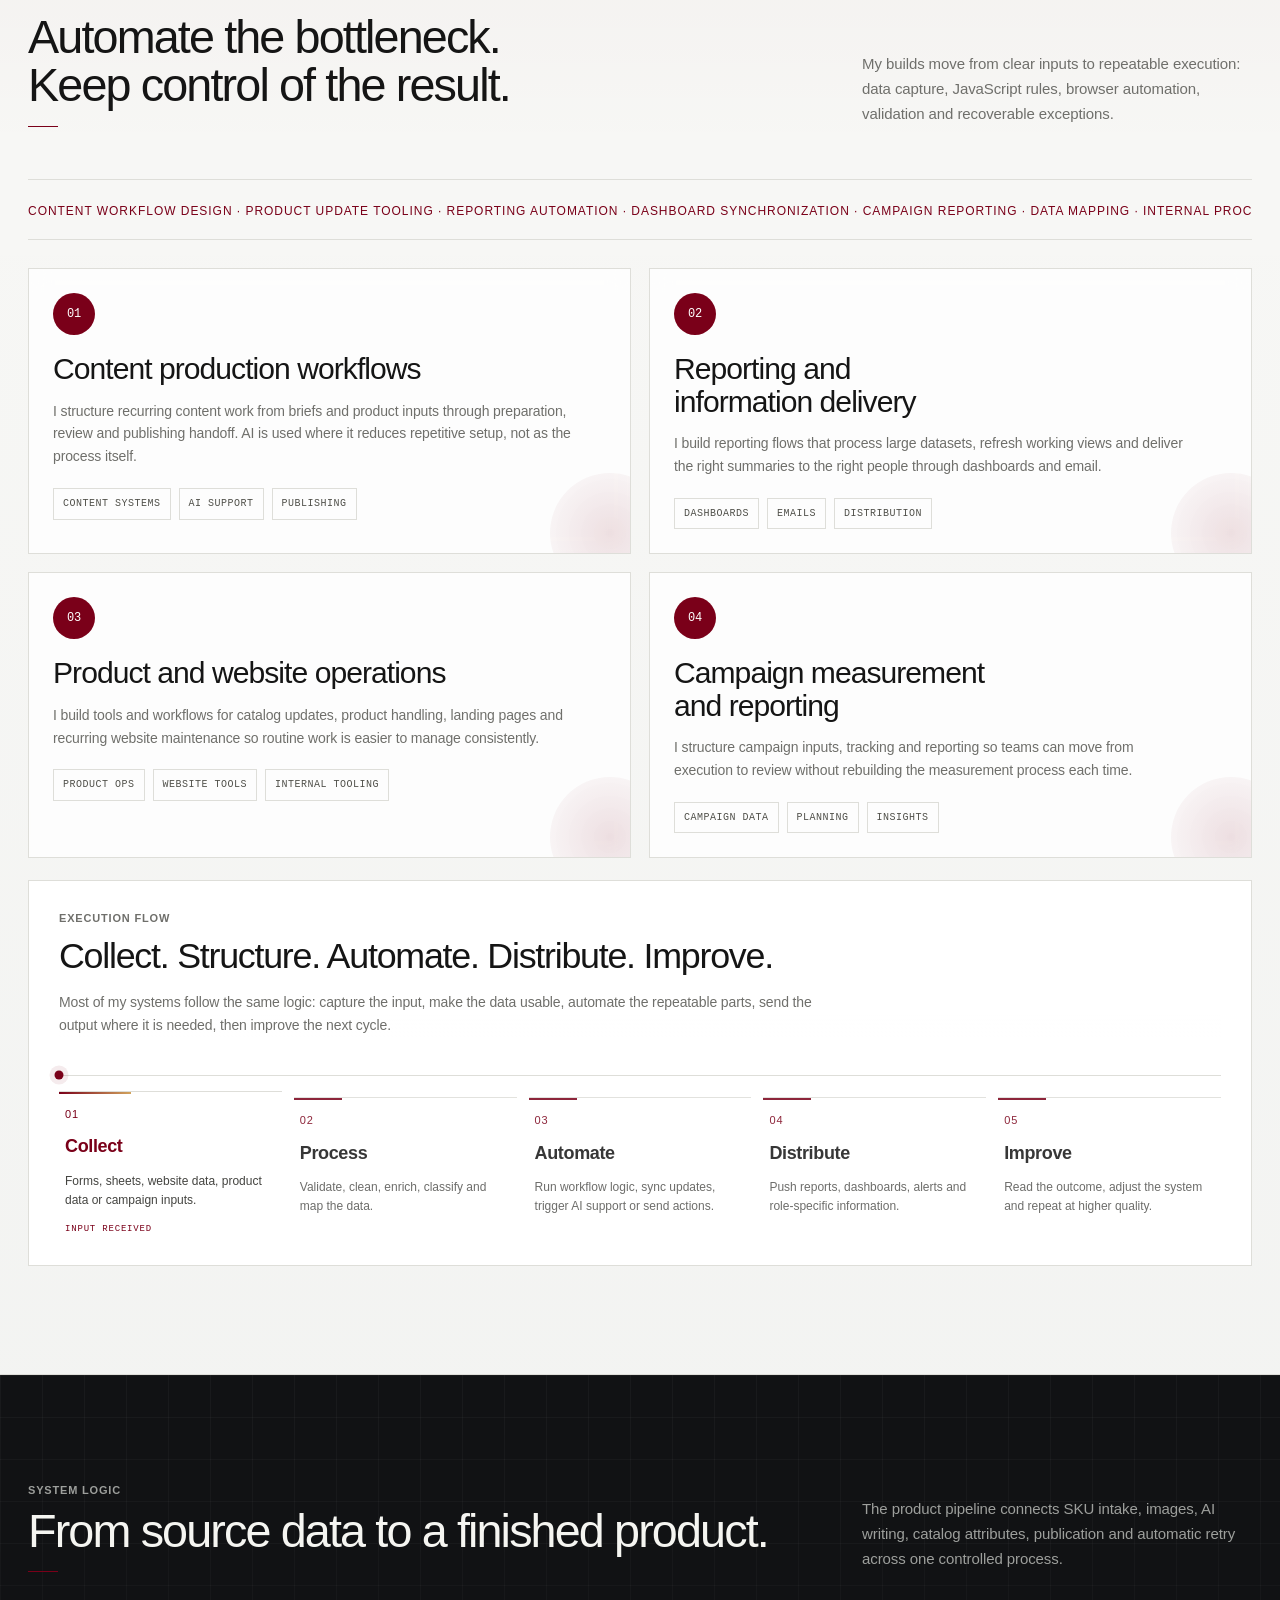
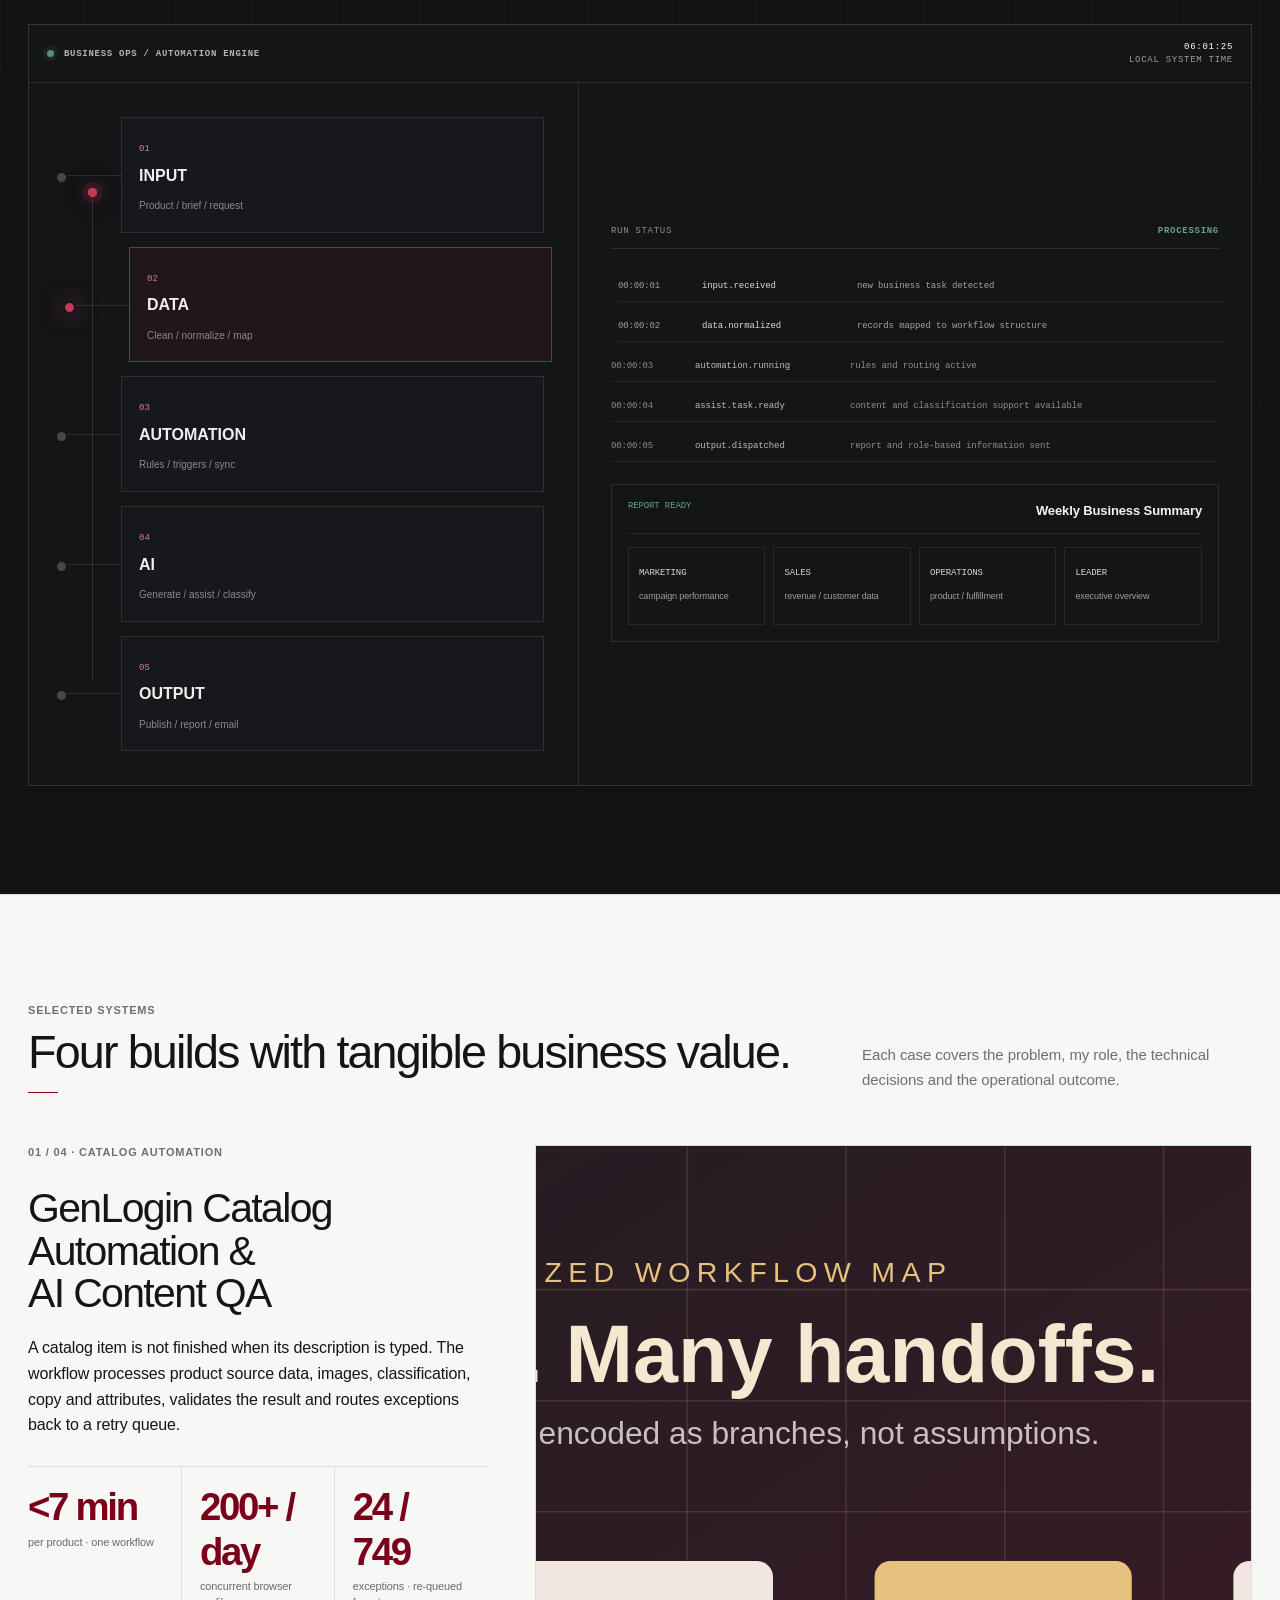
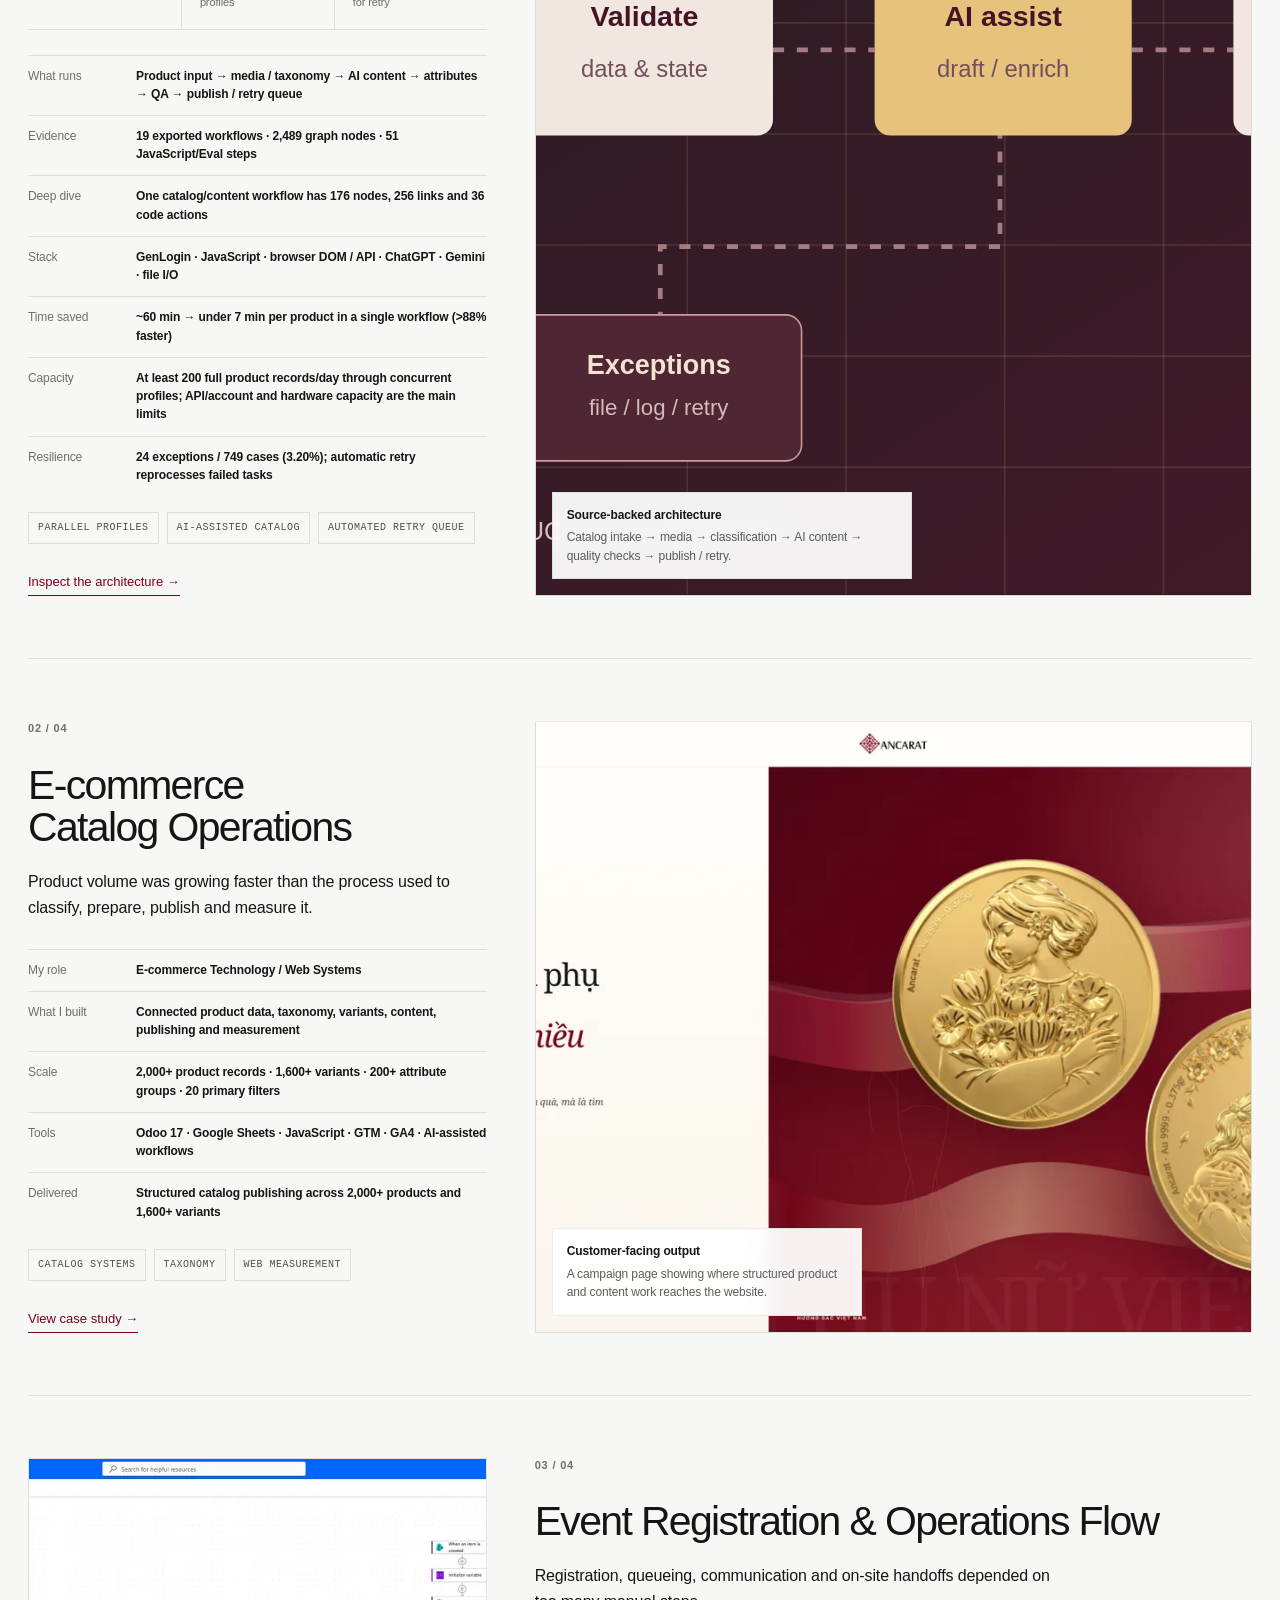
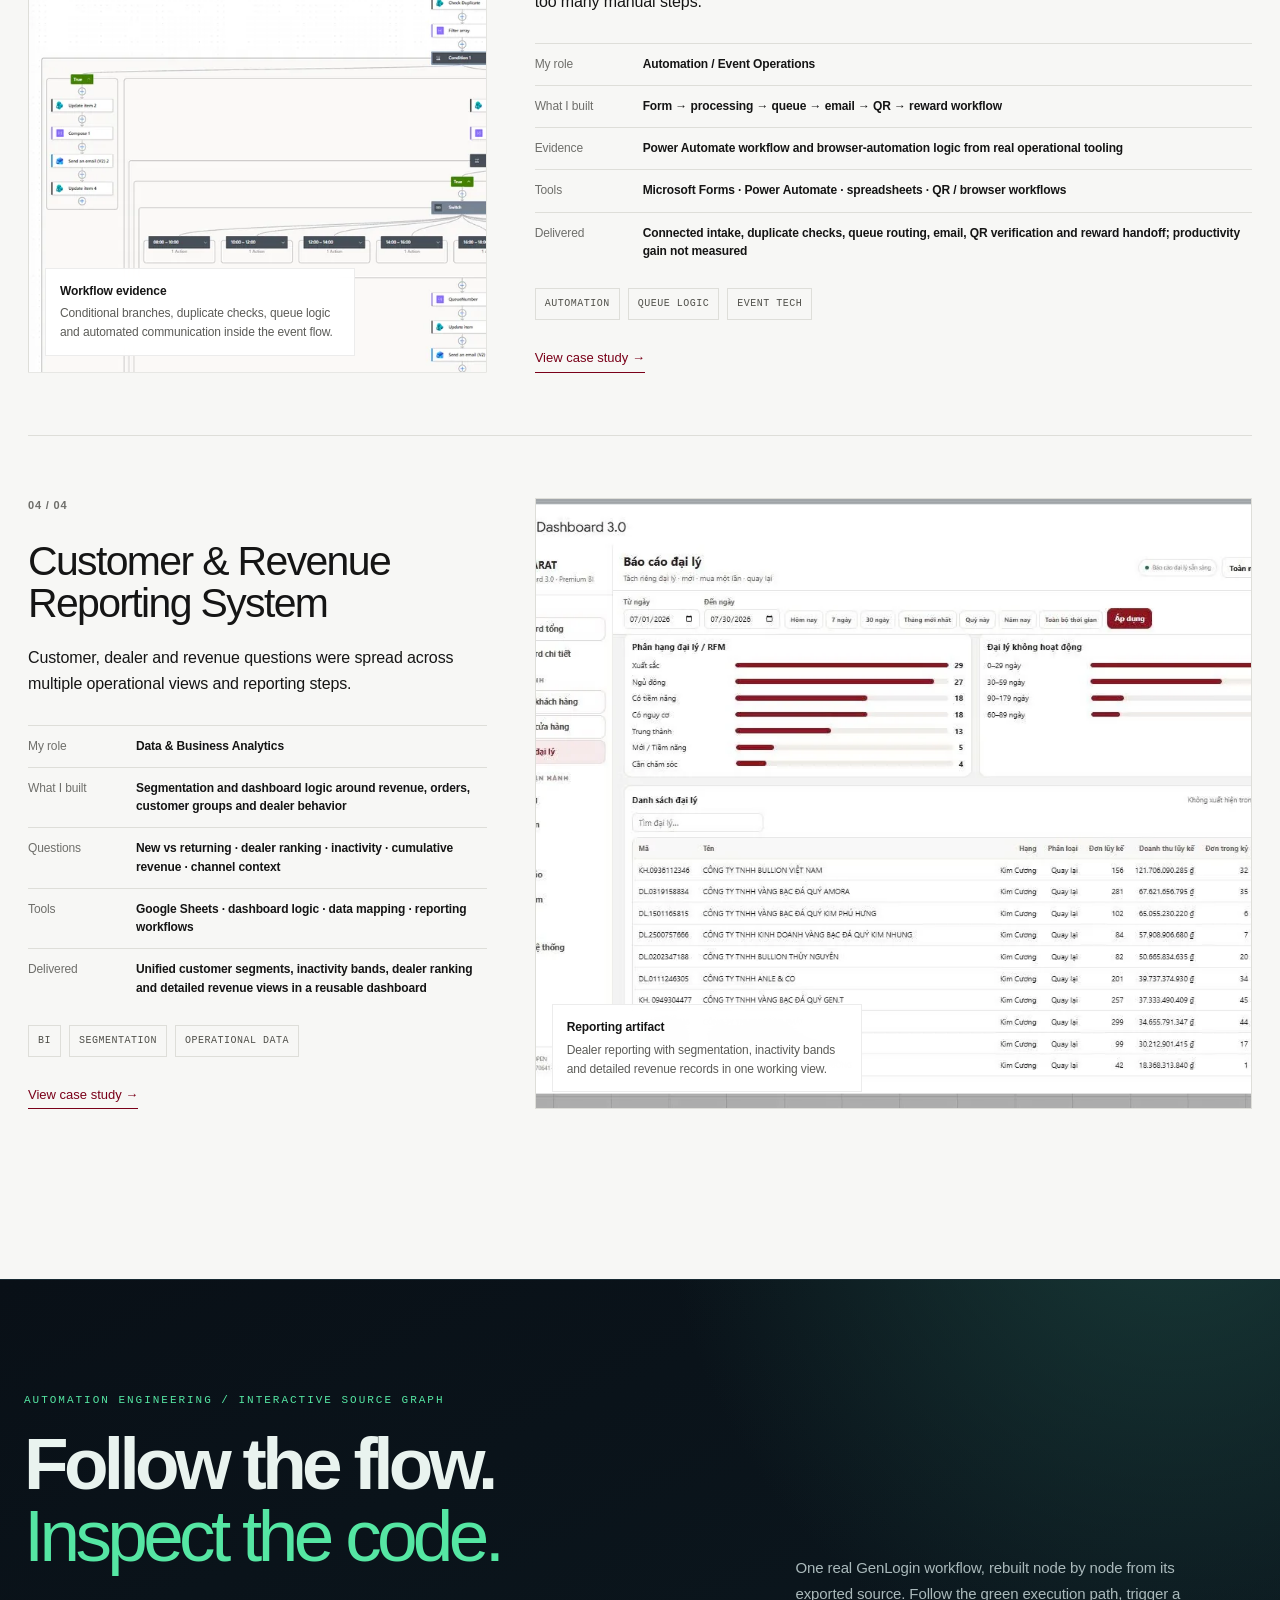
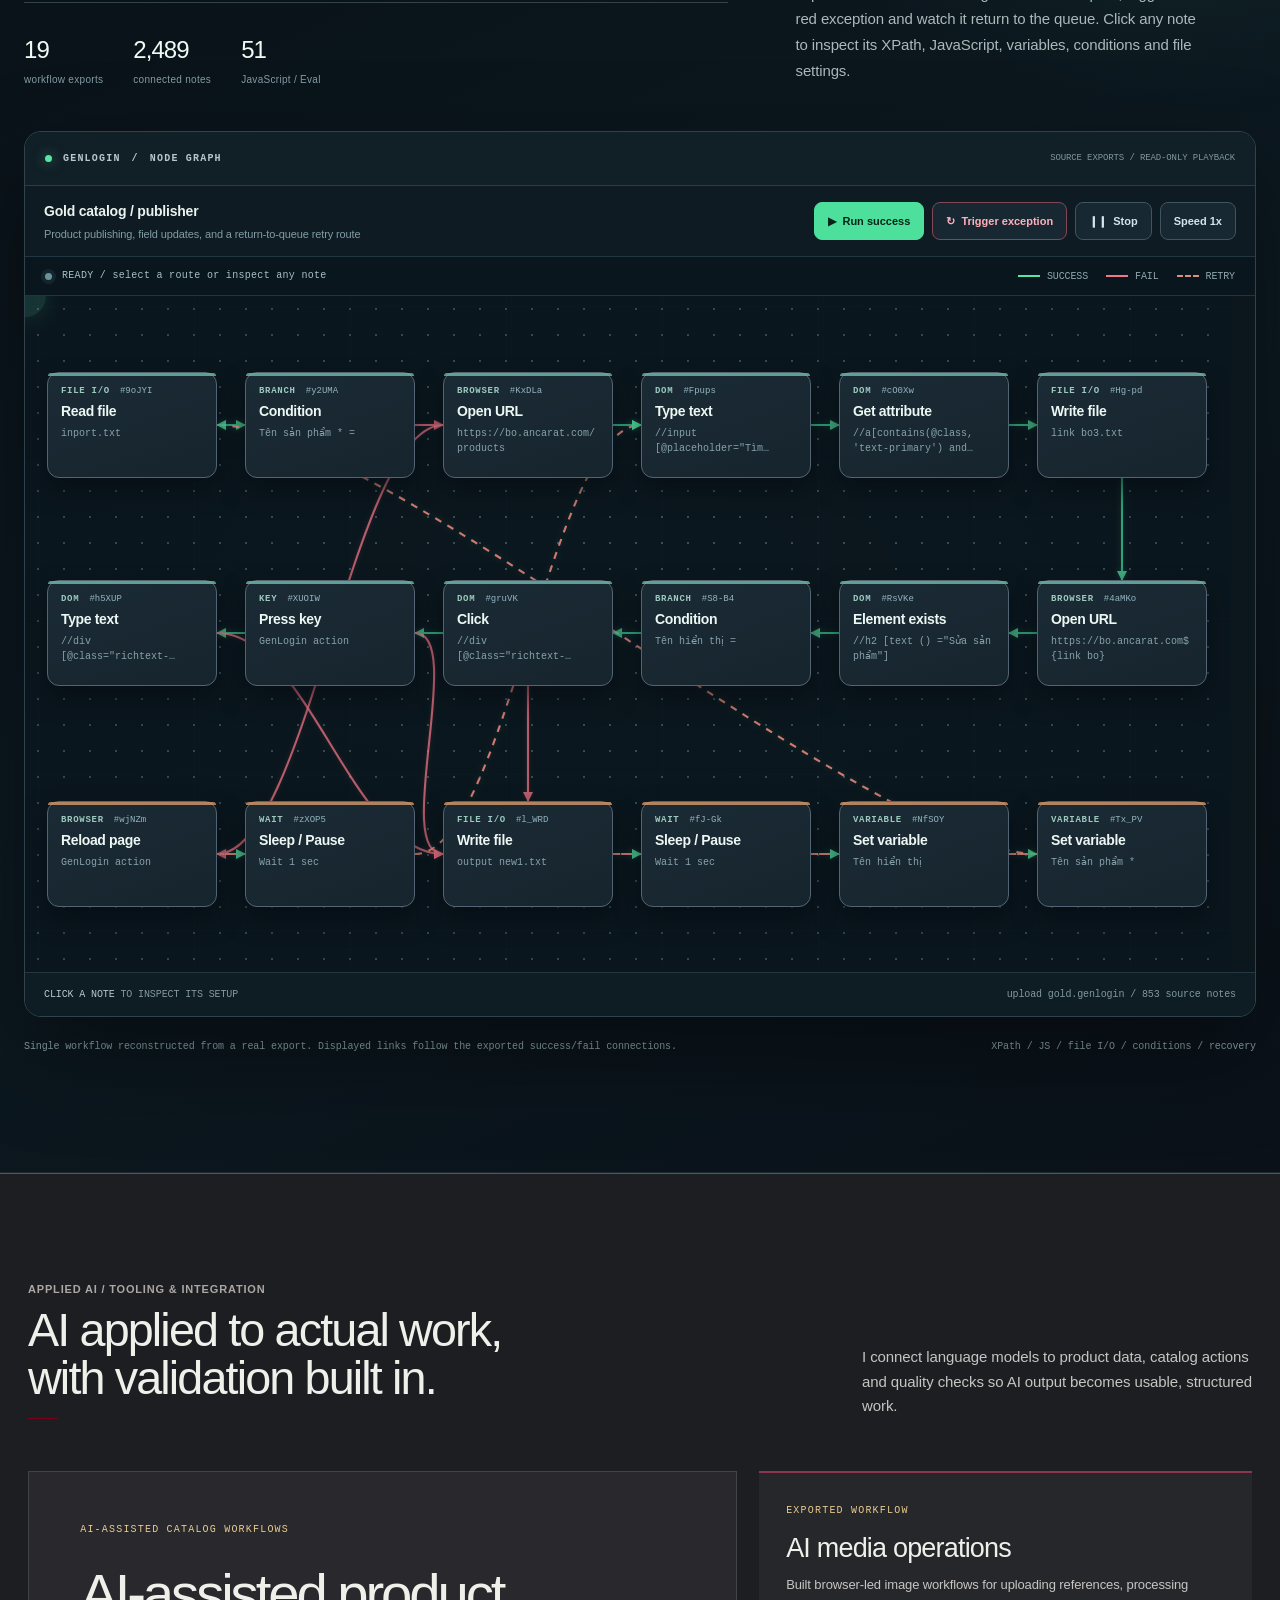
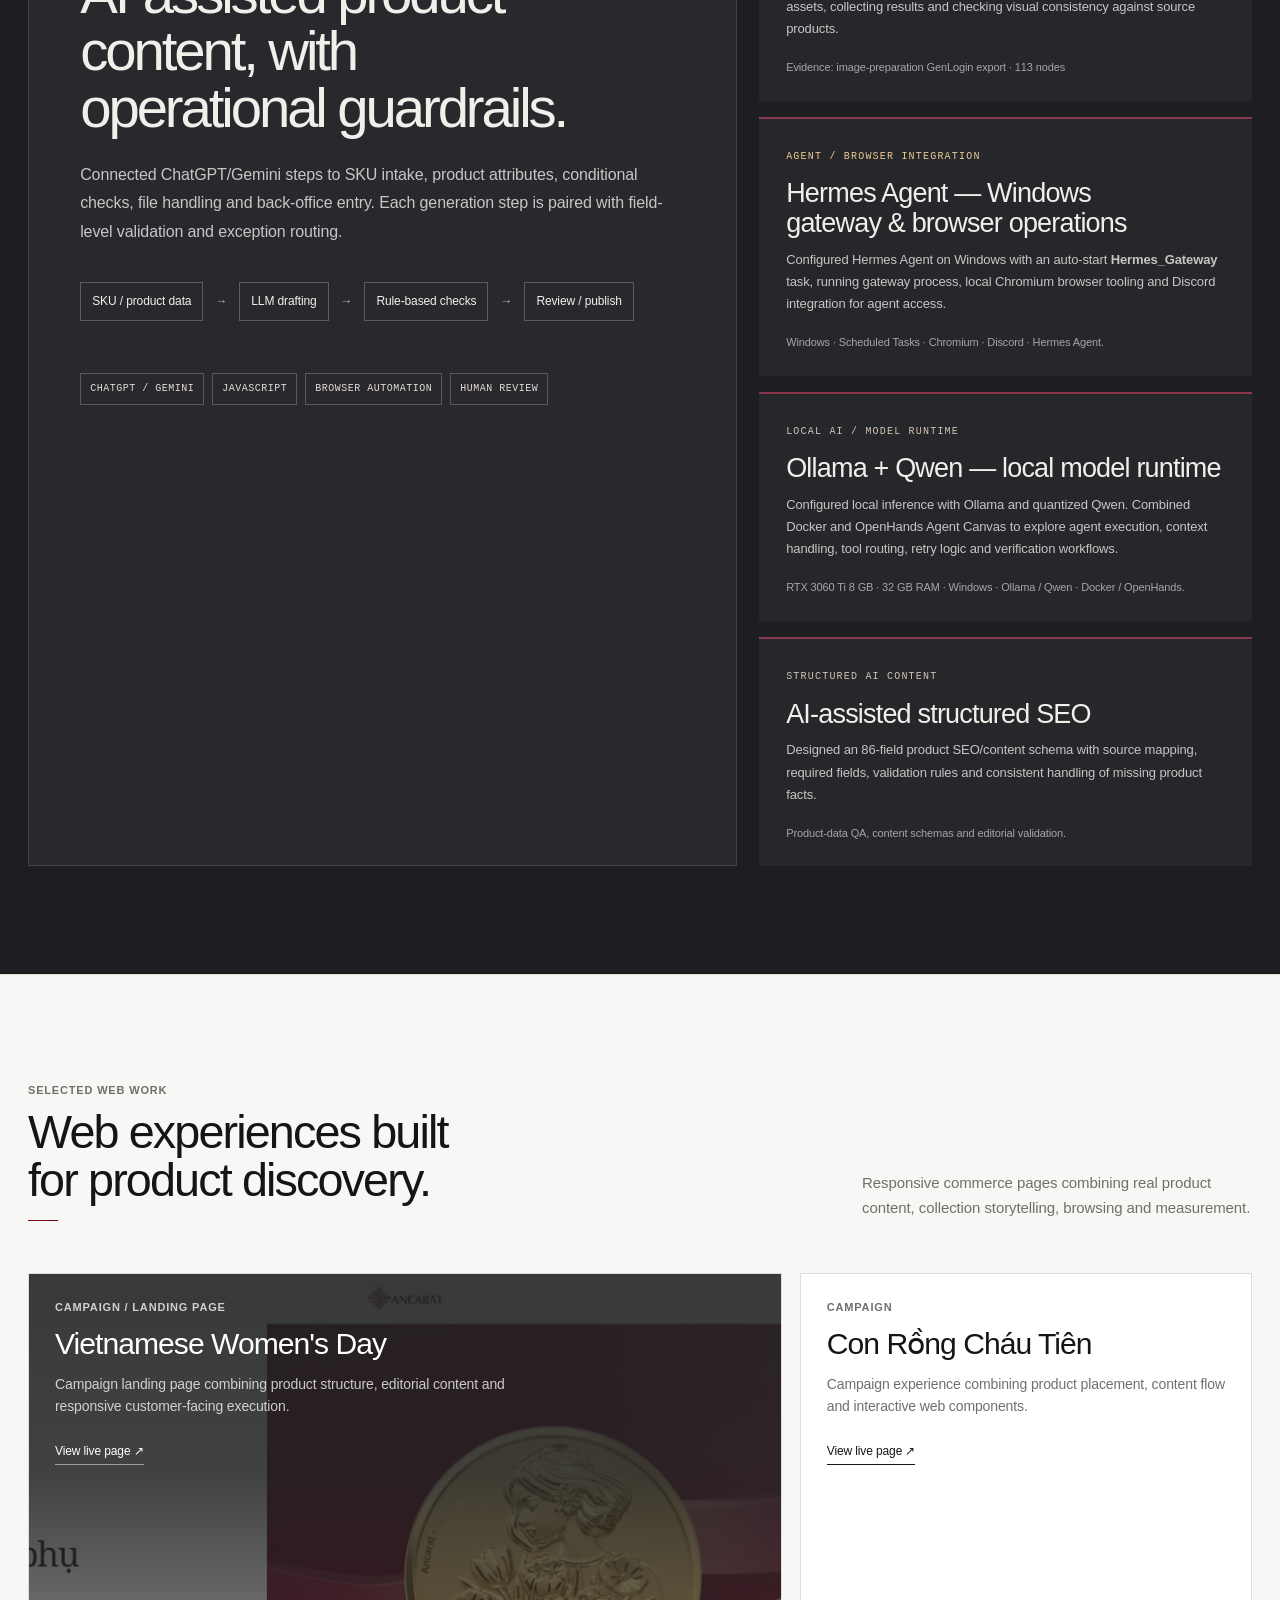
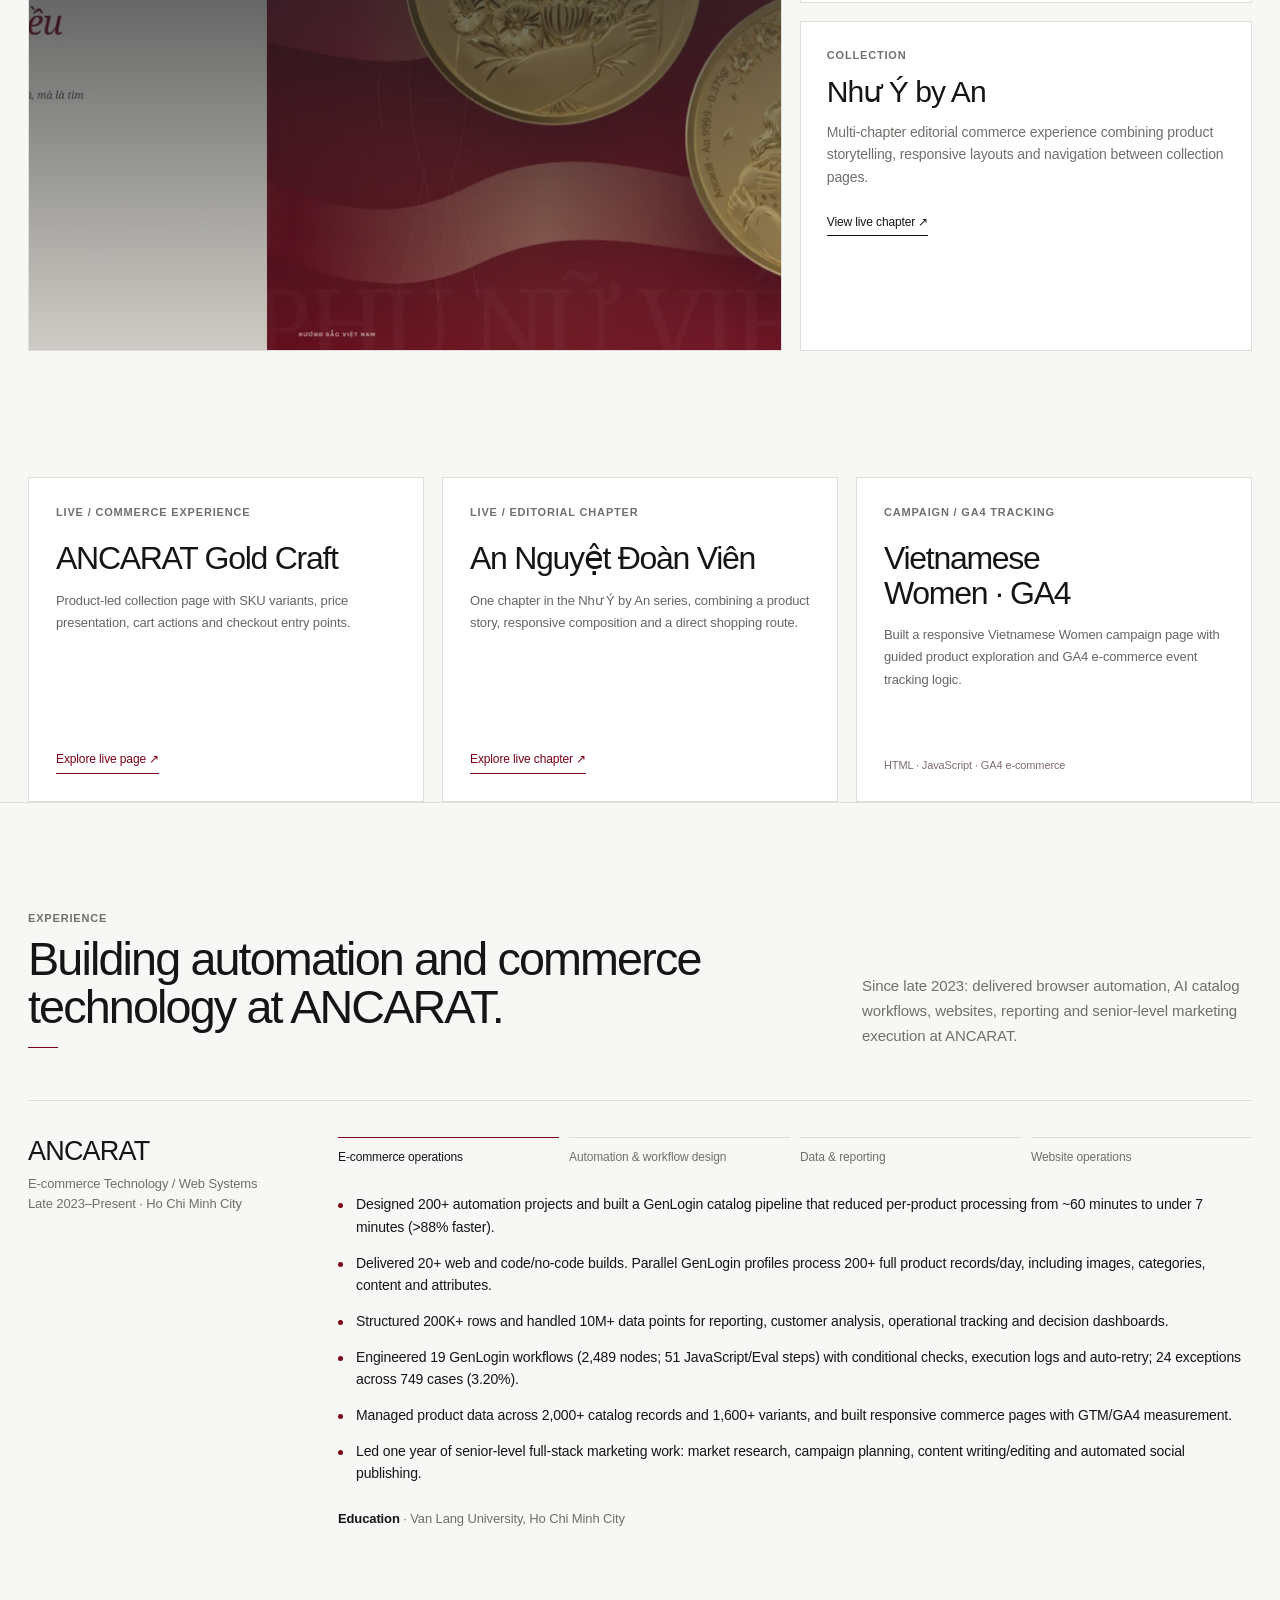
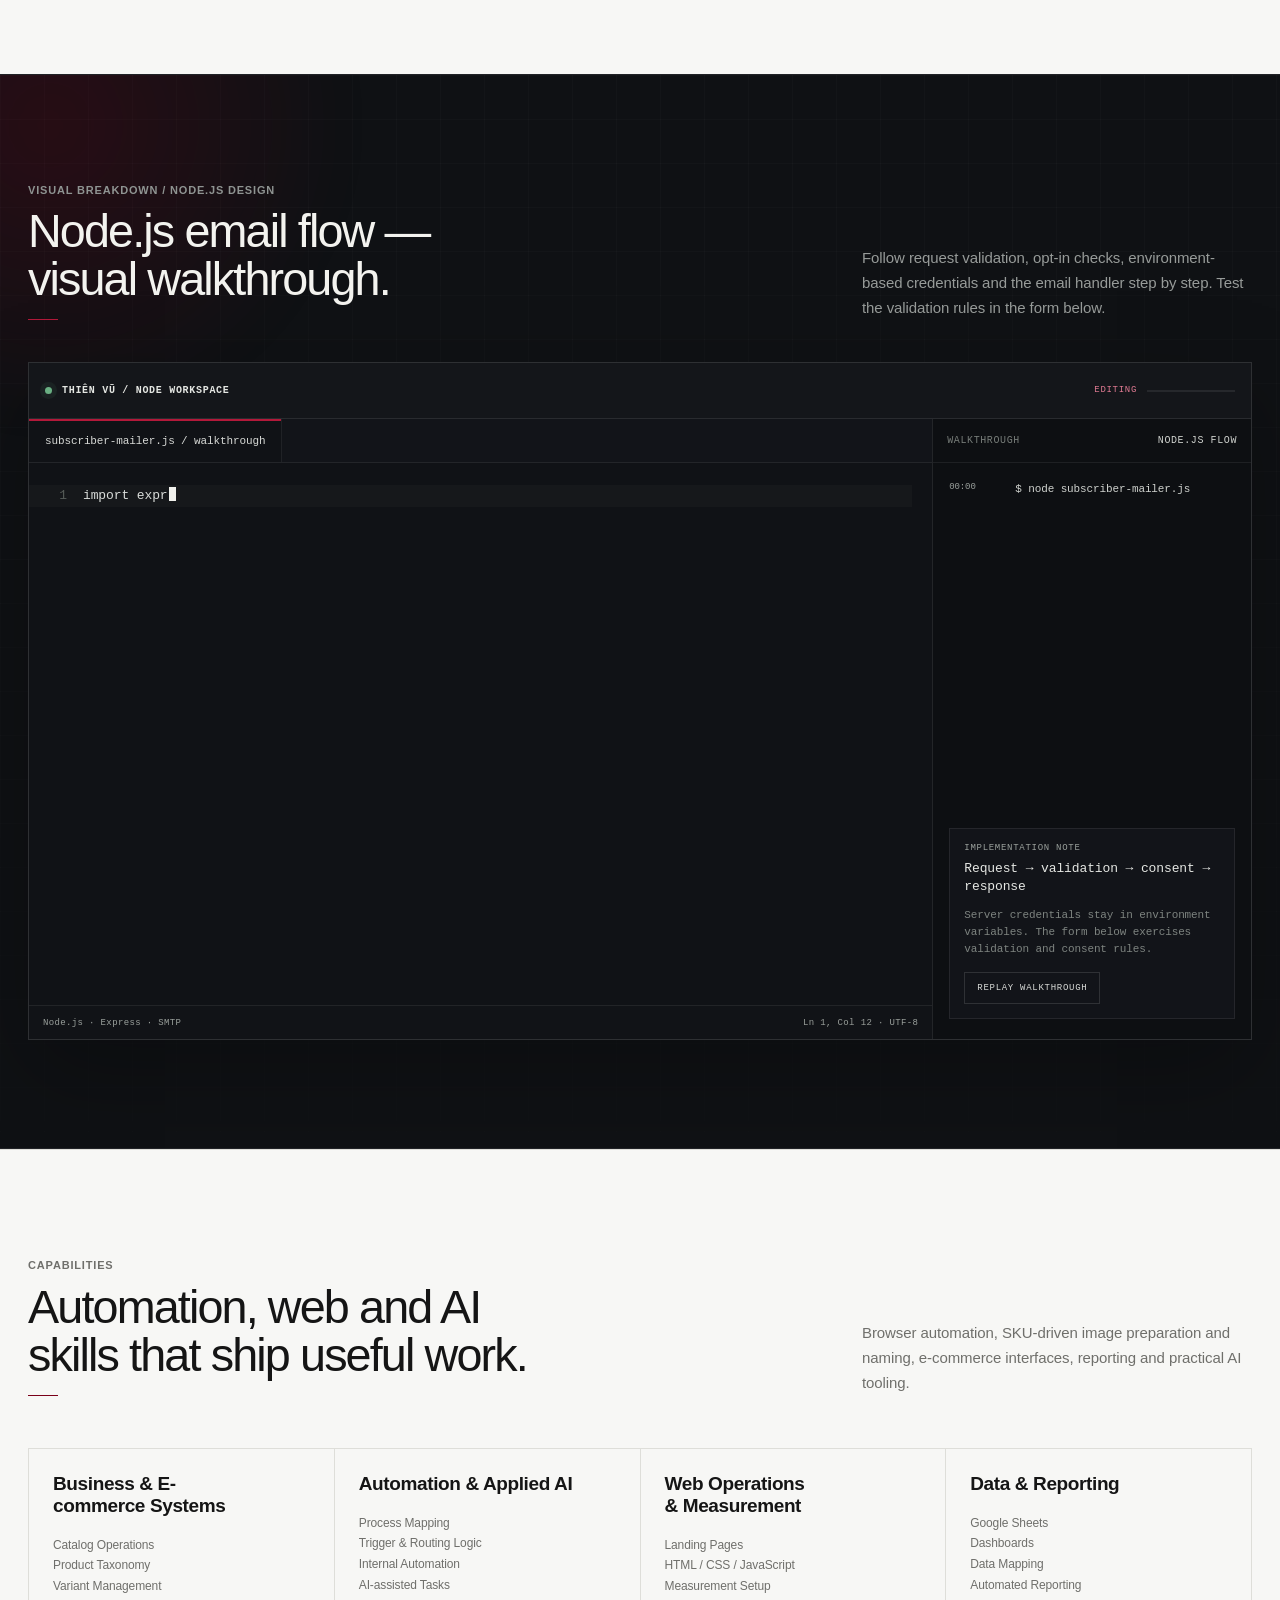
==== commit 5ffb2ad9: "qa(portfolio): skip-link WCAG 2.4.1 + role=region cho vung cuon + contrast pixel-fix 9px + reduced-m" ====
--- a/index.html
+++ b/index.html
@@ -51,8 +51,21 @@
 .hero-github:hover,a[href^="https://github.com/vaicauchuyentreninternet-crypto/thien-vu-portfolio"]:hover{opacity:.72}
 a[href^="https://mail.google.com"]:hover,a[href="#workflow-index"]:hover{opacity:.72}
 </style>
+
+  <style id="xl-skip-styles">
+/* SKIP LINK — WCAG 2.4.1 (bypass blocks). Chỉ thêm; ẩn khi không focus,
+   hiện khi Tab đầu tiên. Không đổi layout nên không ảnh hưởng thiết kế. */
+#xl-skip{position:fixed!important;left:14px;top:14px;z-index:99999!important;
+  padding:11px 18px;border-radius:8px;background:#0b0d0e;color:#f4f1e8;
+  font:600 13px/1.2 ui-sans-serif,system-ui,-apple-system,"Segoe UI",Arial,sans-serif;
+  letter-spacing:.02em;text-decoration:none;box-shadow:0 8px 26px rgba(0,0,0,.4);
+  transform:translateY(-260%);transition:transform .16s ease}
+#xl-skip:focus-visible{transform:translateY(0);outline:2px solid #c9a24b;outline-offset:2px}
+@media (prefers-reduced-motion:reduce){#xl-skip{transition:none}}
+</style>
 </head>
 <body>
+<a id="xl-skip" href="#top">Skip to content</a>
 <noscript><style>.system-boot{display:none!important}.reveal{opacity:1!important;transform:none!important;visibility:visible!important}.web-card.has-shot::before{display:none!important}.metric-live-number,.signal-number{opacity:1!important}.work-index{display:none!important}</style></noscript>
   <div class="system-boot" id="system-boot" aria-label="Portfolio introduction">
     <button class="boot-skip" id="boot-skip" type="button">Skip intro</button>
@@ -112,7 +125,7 @@
     </div>
   </header>
 
-  <main id="top">
+  <main id="top" tabindex="-1">
     <section class="hero hero-v2">
       <div class="shell hero-grid">
         <div class="reveal">
@@ -264,7 +277,7 @@
       <div class="shell marquee reveal" aria-hidden="true">
         <div class="marquee-track">content workflow design · product update tooling · reporting automation · dashboard synchronization · campaign reporting · data mapping · internal process tooling · website operations · customer communication · measurement setup · content workflow design · product update tooling · reporting automation · dashboard synchronization · campaign reporting · data mapping · internal process tooling · website operations · customer communication · measurement setup</div>
       </div>
-      <div class="shell automation-grid" tabindex="0">
+      <div class="shell automation-grid" tabindex="0" role="region" aria-label="Automation capabilities, scroll to navigate">
         <article class="automation-card reveal">
           <div class="automation-icon">01</div>
           <h3>Content production workflows</h3>
@@ -490,7 +503,7 @@
         <div class="glx-scroller" id="glx-map-area" tabindex="0" role="region" aria-label="GenLogin workflow note graph, scroll to navigate">
           <div class="glx-map"><svg class="glx-wires" role="img" aria-label="GenLogin note connections"></svg></div>
         </div>
-        <aside class="glx-detail" role="dialog" aria-label="GenLogin note configuration" aria-modal="false">
+        <aside class="glx-detail" role="region" aria-label="GenLogin note configuration">
           <div class="glx-detail-head">
             <div><p class="glx-detail-eyebrow">DOM / FILE SOURCE</p><h3>Note configuration</h3></div>
             <button class="glx-close" type="button" aria-label="Close note configuration">&#215;</button>
@@ -612,7 +625,7 @@
         <div class="code-lab-main">
           <div class="code-lab-editor">
             <div class="code-lab-tabs"><div class="code-lab-tab">subscriber-mailer.js / walkthrough</div></div>
-            <div class="code-lab-code-wrap" id="code-lab-scroll" tabindex="0">
+            <div class="code-lab-code-wrap" id="code-lab-scroll" tabindex="0" role="region" aria-label="Code editor, scroll to navigate">
               <pre class="code-lab-code" id="code-lab-code"></pre>
             </div>
             <div class="code-lab-footer"><span>Node.js · Express · SMTP</span><span><b id="code-lab-position">Ln 1, Col 1</b> · UTF-8</span></div>
@@ -877,7 +890,7 @@
 /* CONTRAST LAYER — WCAG AA (additive; chỉ đổi lightness, giữ hue/identity tokens) */
 .console-log>div{color:#7b817d!important}
 .signal-console span{color:#797f7b!important}
-.signal-state span{color:#7a7e7b!important}
+.signal-state span{color:#7f8380!important}
 .code-lab-com{color:#79807c!important}
 .code-lab-footer{color:#79807c!important}
 .code-lab-terminal-card small{color:#77807b!important}
@@ -889,7 +902,7 @@
 .aim-result-stats small{color:#787e80!important}
 .aim-meter-head{color:#787e80!important}
 .aim-hud-kicker{color:#787f81!important}
-.signal-index{color:#7a7e7c!important}
+.signal-index{color:#818583!important}
 .signal-live small{color:#7a7f7b!important}
 .live-clock small{color:#7c7f7d!important}
 .distribution-branches small{color:#7d817e!important}
@@ -910,6 +923,38 @@
 
 /* glx mock: node-id 4,47 -> 4,70 trên nền rgb(25,40,50) */
 .glx-node-id{color:#74959f!important}
+
+/* PORTRAIT METRIC LABEL — WCAG AA. Chữ xám 9px (#666965) nằm trực tiếp trên ảnh chân
+   dung sáng (nền ảnh ~ rgb(168,160,179)) cho contrast 2.21:1 -> đậm màu chữ còn hue,
+   thêm halo sáng để đọc được trên mọi phần ảnh. Số lớn dùng var(--ink) đã đạt. */
+.portrait-metric small{color:#33362f!important;text-shadow:0 1px 2px rgba(255,255,255,.6),0 0 6px rgba(255,255,255,.45)}
+
+/* PORTRAIT UNDER — span 11px nằm trong vệt bóng đổ của khung ảnh (nền 234 thay vì 247)
+   -> phủ nền trang để giữ contrast 4.7:1. */
+.portrait-under{background:var(--bg);position:relative}
+/* QA 2026-11-17 — 3 phép đo contrast còn <4.5:1 (tính từ CSS + composite alpha,
+   không dựa resolver DOM sai). Chỉ THÊM rule, prefix xl-, không sửa rule cũ.
+   .console-log>div  : .72 + #7b817d -> 3.03:1 trên nền live-system #111214
+   .code-lab-log span: #757d79 -> 4.47:1 trên nền #0f1114
+   .hero-meta span:last-child: #858581 -> 3.45:1 trên nền --bg #f7f7f5 */
+.console-log>div{opacity:.85;color:#8b918d!important}
+.code-lab-log span{color:#7d8581!important}
+.hero-meta span:last-child{color:#6f6f6b!important}
+</style>
+  <style id="xl-contrast-styles-2">
+/* QA 2026-11-17 (lượt 2) — đo lại bằng PIXEL thật trên slice 900px (fresh3),
+   không dựa resolver DOM (resolver DOM báo 1.00 cho vùng ảnh vì nền là <img> độc lập).
+   Các mục đo được <4.5:1 nâng lên >=4.5:1. Chỉ THÊM rule, prefix xl-,
+   không sửa/xoá rule cũ. Kết quả đo: xem qa/portfolio_contrast_pixel.json. */
+/* 1) .web-card.has-shot.campaign-shade: nội dung (27..184px của card 510px, ~36%)
+   nằm ở dải scrim chỉ ~0.62 alpha -> chữ trắng 76% chỉ 2.88:1 (a) / 3.28:1 (p)
+   / 4.04:1 (.label). Kéo scrim tối hơn đúng dải nội dung, đáy thả dần để ảnh
+   vẫn nhìn thấy. Trước: rgba(37,39,41,.72)->.18. */
+.web-card.has-shot.campaign-shade::after{background:linear-gradient(180deg,rgba(33,35,37,.9) 0,rgba(33,35,37,.86) 30%,rgba(33,35,37,.62) 55%,rgba(33,35,37,.2) 100%)!important}
+/* 2) .portrait-under span <=390px: #898984 trên nền trang #f7f7f5 = 3.28:1 (fs 8.5px) */
+@media (max-width:390px){.portrait-under span{color:#6f6f6b!important}}
+/* 3) .media-note span: #6f6f6b trên nền trắng .94 = 4.49:1 (sát ngưỡng) */
+.media-note span{color:#5c5c58!important}
 </style>
   <style id="xl-responsive-fix">
 /* RESPONSIVE LAYER — additive, không sửa/xoá rule cũ (chỉ thêm, prefix xl-).
@@ -1111,5 +1156,237 @@
 })();
 </script>
 
+<script id="xl-reveal-failsafe">
+/* QA 2026-11-17 — rubric #4 motion: moi reveal khoi dau opacity:0 PHAI co trang thai cuoi bat buoc.
+   Failsafe: neu IntersectionObserver khong kich hoat, khoi phuc cac phan tu dang trong viewport. */
+(function(){function flush(){var vh=window.innerHeight||document.documentElement.clientHeight;var l=document.querySelectorAll(".reveal:not(.visible)");for(var i=0;i<l.length;i++){var r=l[i].getBoundingClientRect();if(r.bottom>0&&r.top<vh&&r.width>0)l[i].classList.add("visible");}}
+setTimeout(flush,4000);var t;window.addEventListener("scroll",function(){clearTimeout(t);t=setTimeout(flush,1200);},{passive:true});})();
+</script>
+<style id="xl-type-rhythm">
+/* QA 2026-11-17 — rubric #2 typography: lam phang gia tri font-size le (.5px) thanh so nguyen.
+   Chi THEM rule, khong sua/xoa rule cu. */
+@media (max-width:720px){ .hero-v2 .hero-copy{font-size:16px!important } }
+@media (max-width:720px){ .hero-meta{font-size:11px!important } }
+@media (max-width:720px){ .portrait-under span{font-size:10px!important } }
+@media (max-width:720px){ .signal-head p{font-size:13px!important } }
+@media (max-width:720px){ .signal-metric p{font-size:11px!important } }
+@media (max-width:720px){ .signal-state{font-size:8px!important } }
+@media (max-width:720px){ .signal-console>div:first-child{font-size:8px!important } }
+@media (max-width:720px){ .signal-console small{font-size:8px!important } }
+@media (max-width:720px){ .section-head p{font-size:14px!important } }
+@media (max-width:720px){ .automation-card p{font-size:13px!important } }
+@media (max-width:720px){ .tag{font-size:9px!important } }
+@media (max-width:720px){ .ops-flow-head p{font-size:13px!important } }
+@media (max-width:720px){ .ops-step small{font-size:12px!important } }
+@media (max-width:720px){ .live-node small{font-size:10px!important } }
+@media (max-width:720px){ .distribution-branches span{font-size:8px!important } }
+@media (max-width:720px){ .fact-row{font-size:12px!important } }
+@media (max-width:720px){ .experience-list li{font-size:13px!important } }
+@media (max-width:720px){ .cap p{font-size:12px!important } }
+@media (max-width:720px){ .vision-panel p{font-size:13px!important } }
+@media (max-width:720px){ .vision-item small{font-size:12px!important } }
+@media (max-width:720px){ .contact-note{font-size:12px!important } }
+@media (max-width:720px){ .case-fact b{font-size:12px!important } }
+@media (max-width:720px){ .decision p,.ownership p,.result p{font-size:12px!important } }
+@media (max-width:720px){ .artifact figcaption{font-size:11px!important } }
+@media (max-width:720px){ .ba ol{font-size:12px!important } }
+@media (max-width:720px){ .lesson{font-size:13px!important } }
+@media (max-width:720px){ .eyebrow{font-size:9px!important } }
+@media (max-width:720px){ .primary-link{font-size:11px!important } }
+@media (max-width:720px){ .portrait-under b{font-size:11px!important } }
+@media (max-width:720px){ .ops-step-grid-live .ops-step small{font-size:12px!important } }
+@media (max-width:720px){ .ops-step-grid-live .ops-step em{font-size:8px!important } }
+@media (max-width:720px){ .aim-overlay p{font-size:12px!important } }
+@media (max-width:720px){ .aim-stat small{font-size:8px!important } }
+@media (max-width:390px){ .aim-overlay-sub{font-size:9px!important } }
+ .code-lab-code{font-size:13px!important}
+ .code-lab-terminal-body{font-size:11px!important}
+@media (max-width:720px){ .code-lab-terminal-card p{font-size:11px!important } }
+ .work-index-item span{font-size:10px!important}
+ .work-index-item b{font-size:12px!important}
+@media (max-width:720px){ .after-hours .section-head p,.built-copy p,.code-lab-section .section-head p,.section-head p,.signal-head p,.vision-panel p{font-size:13px!important } }
+@media (max-width:720px){ .project-problem{font-size:14px!important } }
+@media (max-width:720px){ .case-block p{font-size:13px!important } }
+ .system-index-item b{font-size:13px!important}
+ #glx .glx-code{font-size:11px!important}
+@media (max-width:740px){ #glx .glx-topbar-title{font-size:9px!important } }
+@media (max-width:740px){ #glx .glx-tab{font-size:11px!important } }
+ /* C6 radar: truoc day vong quet bi overflow:hidden cat 38px -> dua vao trong khung */
+ .portrait-wrap .portrait-radar{right:12px;bottom:12px}
+</style>
+<style id="xl-type-rhythm-desktop">
+/* Desktop type rhythm: 11 rule font-size co phan le (x.5px) o ngoai media query,
+   lam hong scale 4/8px va lam lech baseline. Chi THEM, khong sua rule cu.
+   Nguyen tac: lam tron xuong so nguyen gan nhat. */
+.code-lab-code{font-size:13px!important}
+.code-lab-terminal-body{font-size:11px!important}
+.work-index-item span{font-size:10px!important}
+.work-index-item b{font-size:12px!important}
+.fact-row{font-size:12px!important}
+.cap p{font-size:12px!important}
+.vision-item small{font-size:12px!important}
+.signal-metric p{font-size:11px!important}
+.live-node small{font-size:10px!important}
+.system-index-item b{font-size:13px!important}
+#glx .glx-code{font-size:11px!important}
+</style>
+<style id="xl-type-legibility">
+/* Legibility floor: 47 rule dat font-size < 9px, nhom nguy hiem nhat la
+   .portrait-metric small bi thu 9px -> 5.4px o <=390px (khong doc duoc).
+   Chi THEM, khong sua/xoa rule cu. Sang tay: nang san nho nhat len 9px. */
+@media (max-width:720px){
+.portrait-metric small{font-size:9px!important;line-height:1.4!important}
+.portrait-under span{font-size:9px!important}
+.system-rail-foot span{font-size:9px!important}
+.aim-stat small{font-size:9px!important}
+.distribution-source span{font-size:9px!important}
+.distribution-branches span,.distribution-branches small{font-size:9px!important}
+.live-clock small{font-size:9px!important}
+.route-node small,.route-node b{font-size:9px!important}
+.signal-console small,.signal-state{font-size:9px!important}
+.signal-console>div:first-child{font-size:9px!important}
+.ops-step-grid-live .ops-step em{font-size:9px!important}
+}
+@media (max-width:390px){
+.eyebrow{font-size:9px!important}
+}
+/* .aim-focus-state: pixel-do contrast 4.20:1 < 4.5 (WCAG AA) -> sang mau de dat ~5.9 */
+.aim-focus-state{color:#8b9294!important}
+</style>
+<style id="xl-type-floor8">
+/* Legibility floor 2: con 41 phan tu o 8px (sau block xl-type-legibility).
+   Nhom la chrome may (signal-index / console-log / aim-coord / code-lab-status...).
+   CHI THEM !important, khong sua/xoa rule cu. */
+.signal-index{font-size:9px!important;letter-spacing:.05em!important}
+.signal-throughput span{font-size:9px!important}
+.console-head{font-size:9px!important}
+.console-log>div{font-size:9px!important}
+.console-log small{font-size:9px!important}
+.live-topbar{font-size:9px!important}
+.live-clock span{font-size:9px!important}
+.aim-topbar{font-size:9px!important}
+.aim-session-state{font-size:9px!important}
+.aim-coord{font-size:9px!important}
+.aim-sens-help{font-size:9px!important}
+.code-lab-status{font-size:9px!important}
+.code-lab-footer{font-size:9px!important}
+#glx .glx-topbar-right{font-size:9px!important}
+.system-rail-title small{font-size:9px!important}
+.system-rail-percent{font-size:9px!important}
+.system-rail-num{font-size:9px!important}
+@media (max-width:720px){
+.portrait-under span{font-size:9px!important}
+.route-node small,.route-node b{font-size:9px!important}
+.distribution-branches span,.distribution-branches small{font-size:9px!important}
+.ops-step-grid-live .ops-step em{font-size:9px!important}
+}
+</style>
+<style id="xl-type-floor8b">
+/* Legibility floor 3: 8px con lai deu nam trong #aim-shell (HUD stat, meter head,
+   sens scale, personal best). CHI THEM !important, khong sua rule cu. */
+.aim-stat small{font-size:9px!important}
+.aim-meter-head span,.aim-meter-head b{font-size:9px!important}
+.aim-sens-scale span{font-size:9px!important}
+.aim-personal-best span,.aim-personal-best b{font-size:9px!important}
+</style>
+<style id="xl-contrast-final">
+/* QA 2026-11-18 (lượt 3) — đo bằng PIXEL thật trên full-page screenshot 390px
+   (cdpqa/full390.png + rect doc-coord), lấy pixel chữ cực trị so màu nền modal.
+   Các mục đo <4.5:1 được nâng lightness (giữ hue/identity). Chỉ THÊM rule,
+   không sửa/xoá rule cũ. Kết quả đo: qa/portfolio_contrast_final.json */
+.signal-console span{color:#9aa09c!important}
+.signal-state span{color:#9aa09c!important}
+.code-lab-terminal-card small{color:#9aa09c!important}
+.code-lab-com{color:#9aa09c!important}
+.code-lab-footer{color:#9aa09c!important}
+.code-lab-log span{color:#9aa09c!important}
+.live-node span{color:#e07a92!important}
+.route-node small{color:#e07a92!important}
+.aim-focus-state{color:#9aa09c!important}
+.aim-coord{color:#9aa09c!important}
+.aim-result-stats small{color:#9aa09c!important}
+.aim-meter-head{color:#9aa09c!important}
+.aim-hud-kicker{color:#9aa09c!important}
+.signal-index{color:#9aa09c!important}
+.signal-live small{color:#9aa09c!important}
+.live-clock small{color:#9aa09c!important}
+.distribution-branches small{color:#9aa09c!important}
+.aim-stat small{color:#9aa09c!important}
+.code-lab-status{color:#e07a92!important}
+.aim-result-note{color:#9aa09c!important}
+.impact-stat em{color:#5f5a56!important}
+.glx-node-id{color:#86a8b5!important}
+/* AIM HUD: nhãn BEST/scale còn dưới 4.5:1 trên nền #0e1114 (đo 2026-11-18) */
+.aim-personal-best{color:#9aa09c!important}
+.aim-personal-best span,.aim-personal-best b{color:#9aa09c!important}
+.aim-sens-scale{color:#8a9193!important}
+.aim-sens-scale span{color:#8a9193!important}
+
+.console-log>div{color:#9aa09c!important}
+/* Legibility floor: nhóm đếm giờ/console 8px -> 9px (rubric: chữ quan trọng >=9px) */
+.console-log span,.console-log>div,.console-log small{font-size:9px!important}
+.code-lab-log span{font-size:9px!important}
+.live-clock span,.live-clock small{font-size:9px!important}
+.signal-throughput span{font-size:9px!important}
+.signal-index{font-size:9px!important}
+.aim-stat small{font-size:9px!important}
+.aim-result-stats small{font-size:9px!important}
+.aim-meter-head,.aim-meter-head span,.aim-meter-head b{font-size:9px!important}
+.code-lab-status{font-size:9px!important}
+.code-lab-footer{font-size:9px!important}
+.signal-live small{font-size:9px!important}
+.distribution-branches small{font-size:9px!important}
+.route-node small{font-size:9px!important}
+.ops-step em{font-size:9px!important}
+.signal-state{font-size:9px!important}
+.signal-console>div:first-child{font-size:9px!important}
+.signal-console small{font-size:9px!important}
+</style>
+
+<style id="xl-contrast-final-2">
+/* QA 2026-11-18 (lượt 4) - do bang PIXEL that tren full-page screenshot 320/390/768/1440
+   (cdpqa/c2_*.png + rect doc-coord). Nhom .tag 9-10px mono mem: DOM 4.70:1 nhung pixel
+   chu cuc tri chi 3.86-4.49 (antialiasing chu mong). Nang lightness, giu hue.
+   Chi THEM rule, khong sua/xoa rule cu. */
+.automation-card .tag,.project-copy .tag{color:#50504a!important}
+/* GLX node id 9px tren nen xanh dam: DOM 4.38 -> rendered 4.13 */
+.glx-node-id{color:#93b5c1!important}
+/* kicker 11px tren nen sang: 4.49 -> 7.58 (scoped, chi dung cho section sang nay) */
+#automation-lab .section-head .label{color:#50504a!important}
+</style>
+<style id="xl-contrast-final-3">
+/* QA 2026-11-18 (luot 5) - do bang PIXEL that tren c2_*.png (RM=reduce) 4 khung.
+   3 mon chu nho 9px con duoi nguong khi do tren pixel rendered (antialias lam lech):
+     #console-log small  5.05 -> 6.06
+     .aim-sens-help      4.88 -> 6.06
+     .built-tag          4.70 -> 7.57 (dung lai token #50504a cho dong he)
+   Chi THEM rule, khong sua/xoa rule cu. */
+#console-log small{color:#a2a2a0!important}/* 0.85 opacity ancestor -> hieu qua 5.54:1 */
+.aim-sens-help{color:#939391!important}
+.built-tags span{color:#50504a!important}
+</style>
+<!-- QA 2026-11-18 — rubric #4 motion. Do luong do that: voi prefers-reduced-motion:reduce,
+     44/47 `.reveal` van bi `filter:blur(5px)` + transform lech (translateY/translateX/scale),
+     anh thumbnail project bi clip-path an, overlay `.project-media:before` + `.web-card.has-shot:before`
+     phu mat, `.aim-stat` mo 30%. Nguyen nhan: `.js .reveal[data-reveal=*]` co specificity cao hon
+     luat RM `.js .reveal{opacity:1;transform:none}`, nen luat RM khong thang cascade.
+     Chi THEM rule, khong sua/xoa rule cu. Ap dung cho ca JS tat (giong kieu noscript). -->
+<style id="xl-rm-complete">
+@media (prefers-reduced-motion: reduce){
+  .js .reveal,.js .reveal[data-reveal],.js .aim-shell.reveal{opacity:1!important;filter:none!important;transform:none!important;clip-path:none!important;visibility:visible!important;transition:none!important}
+  .js .about-grid.reveal h2,.js .built-system-grid.reveal h2,.js .section-head.reveal h2{opacity:1!important;transform:none!important;transition:none!important}
+  .js .project .project-media{clip-path:none!important;transition:none!important}
+  .js .project .project-media img{transform:none!important;transition:none!important}
+  .project-media:before{--reveal-x:101%!important;transform:translateX(101%)!important;transition:none!important}
+  .web-card.has-shot:before{display:none!important}
+  .aim-shell .aim-stat{opacity:1!important;transform:none!important;transition:none!important}
+  .about h2:after,.built-system-grid h2:after,.section-head h2:after{transform:scaleX(1)!important;transition:none!important}
+  .proof-item:before{transform:scaleX(1)!important;transition:none!important}
+  .proof-item:after{width:100%!important;transition:none!important}
+}
+</style>
+
+
+
 </body>
 </html>
